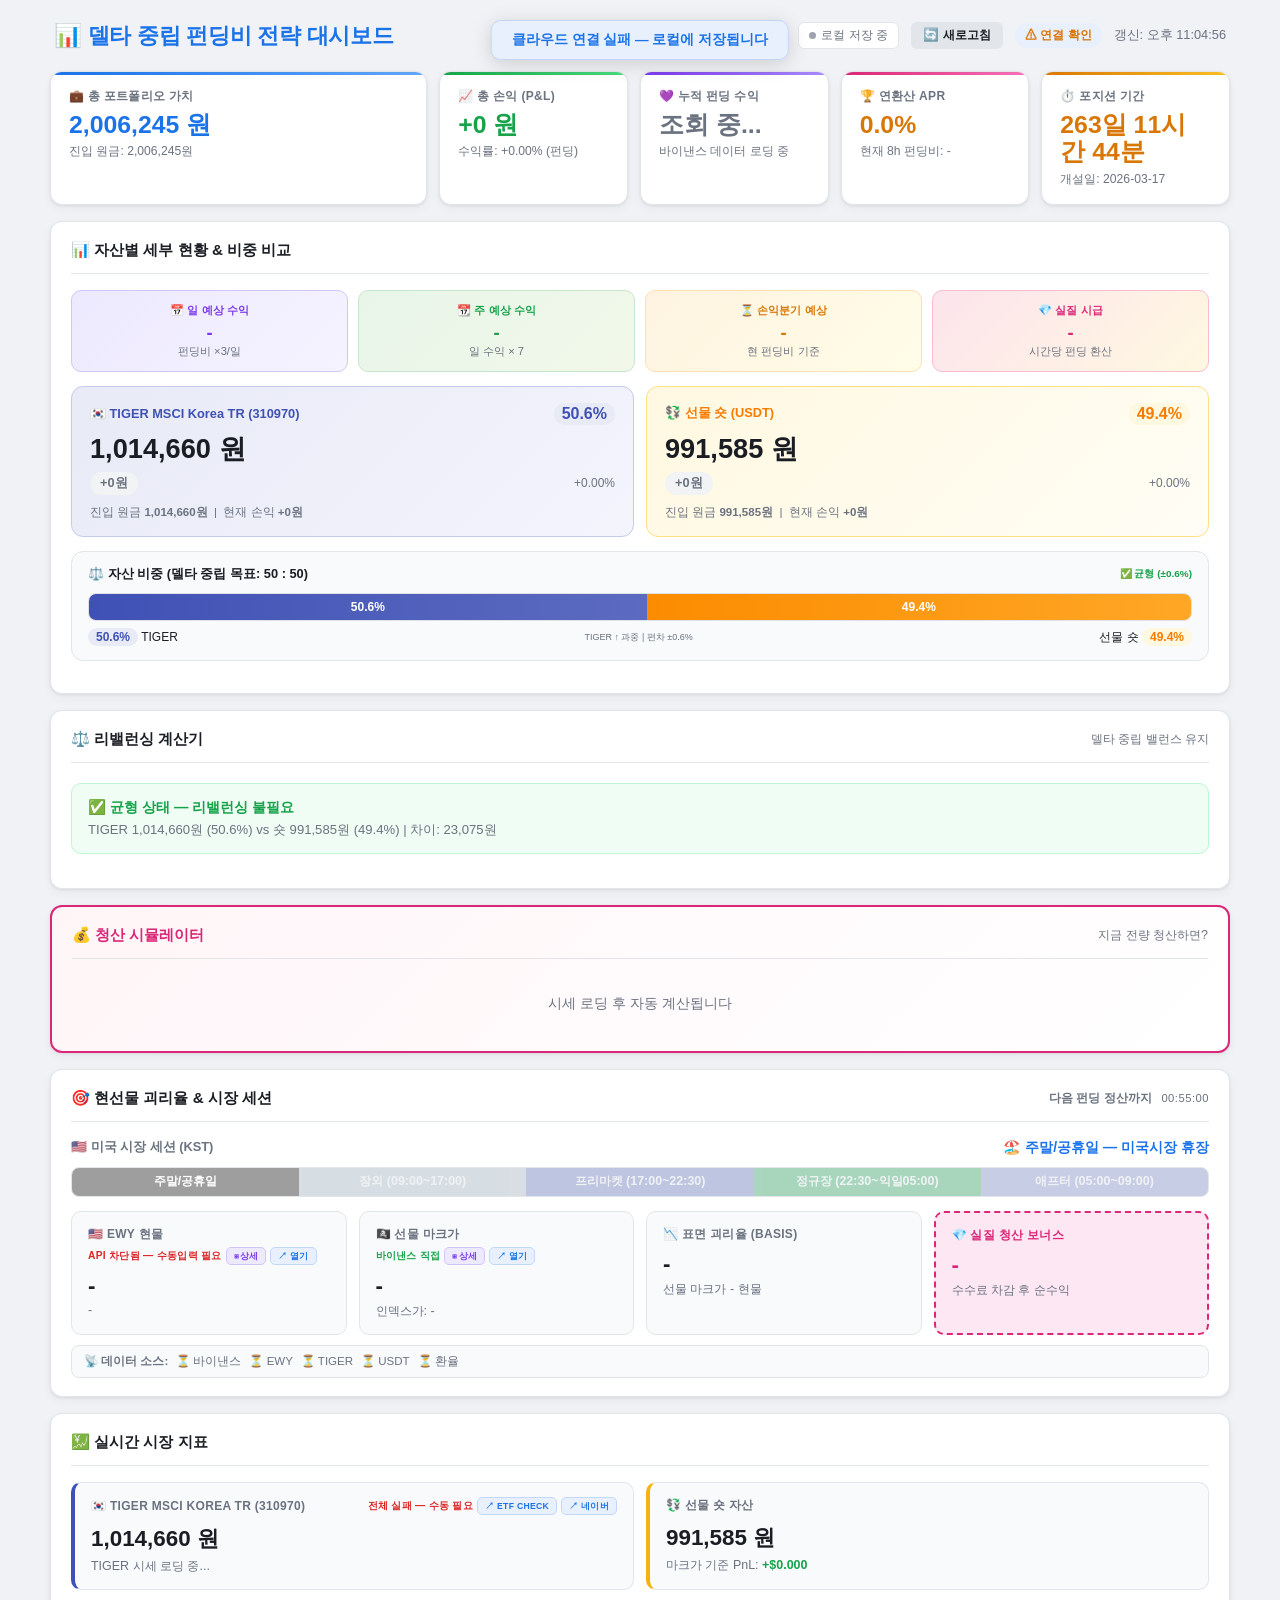
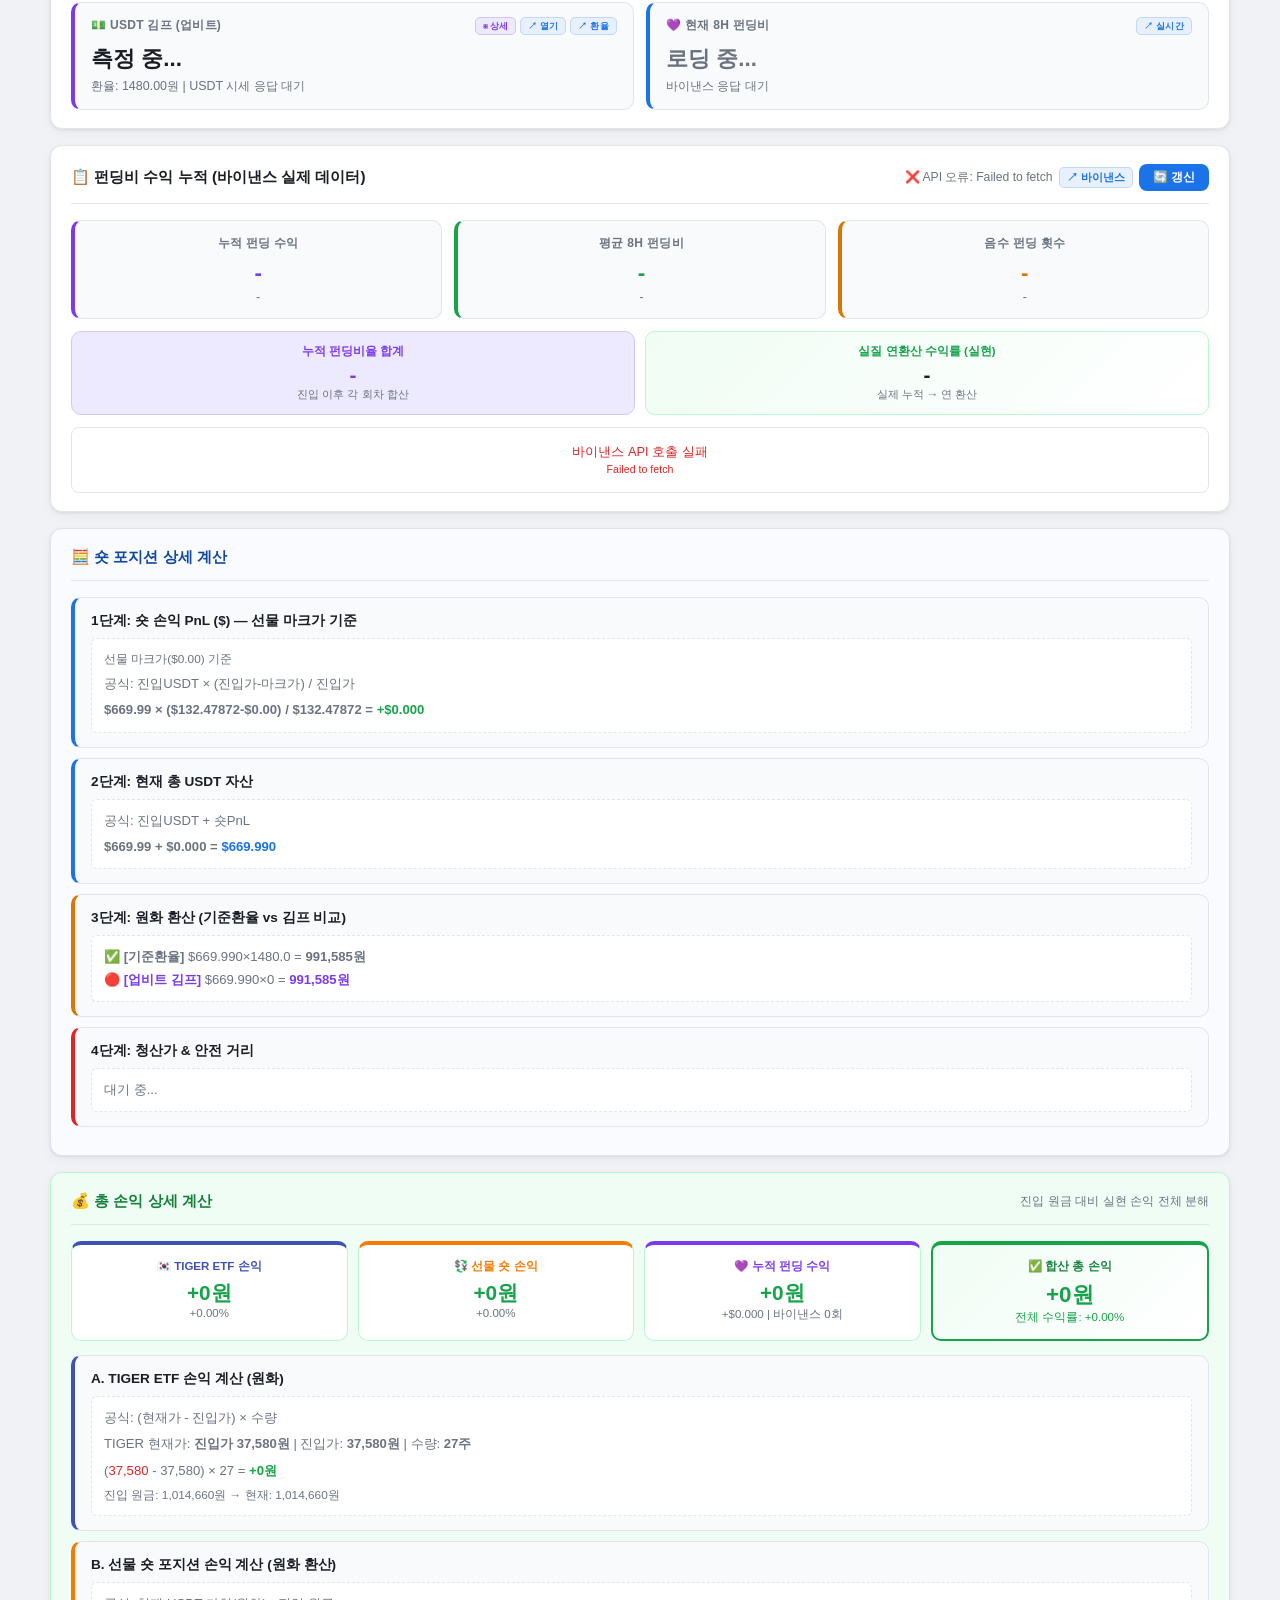
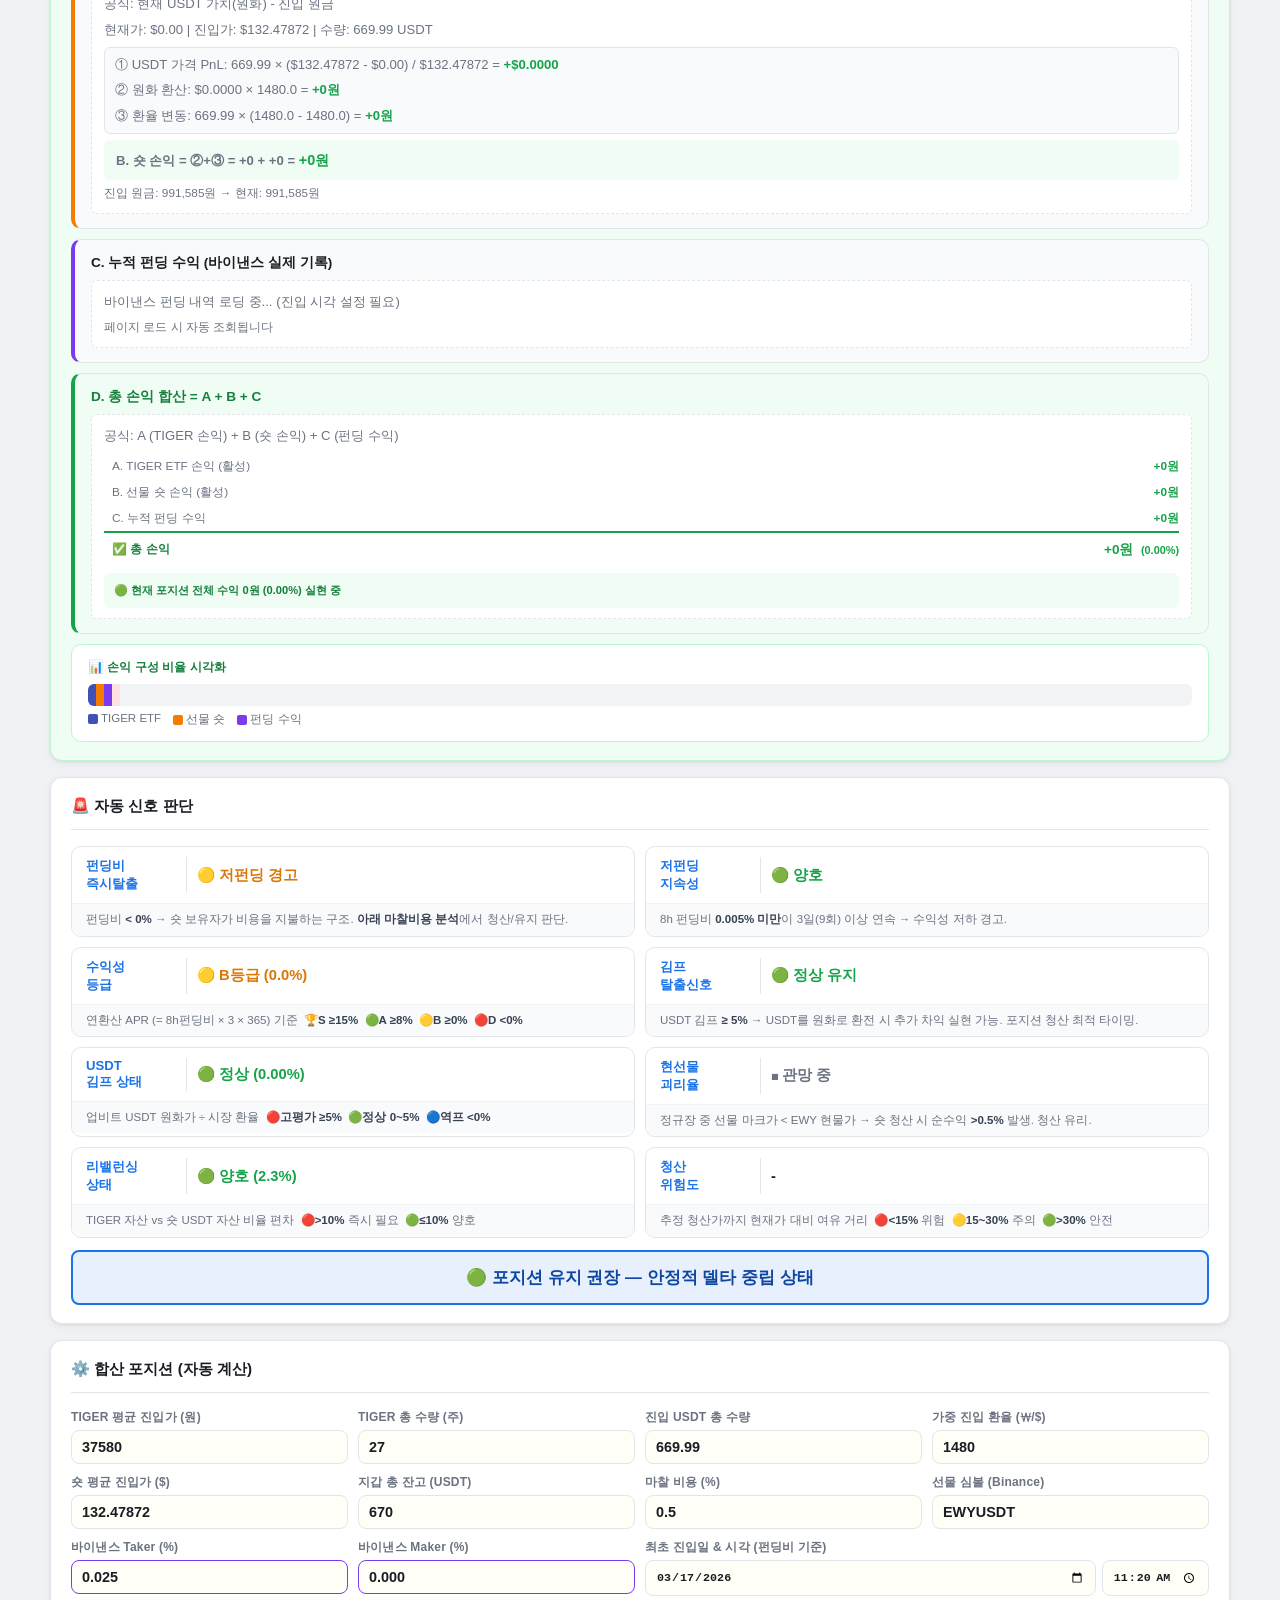
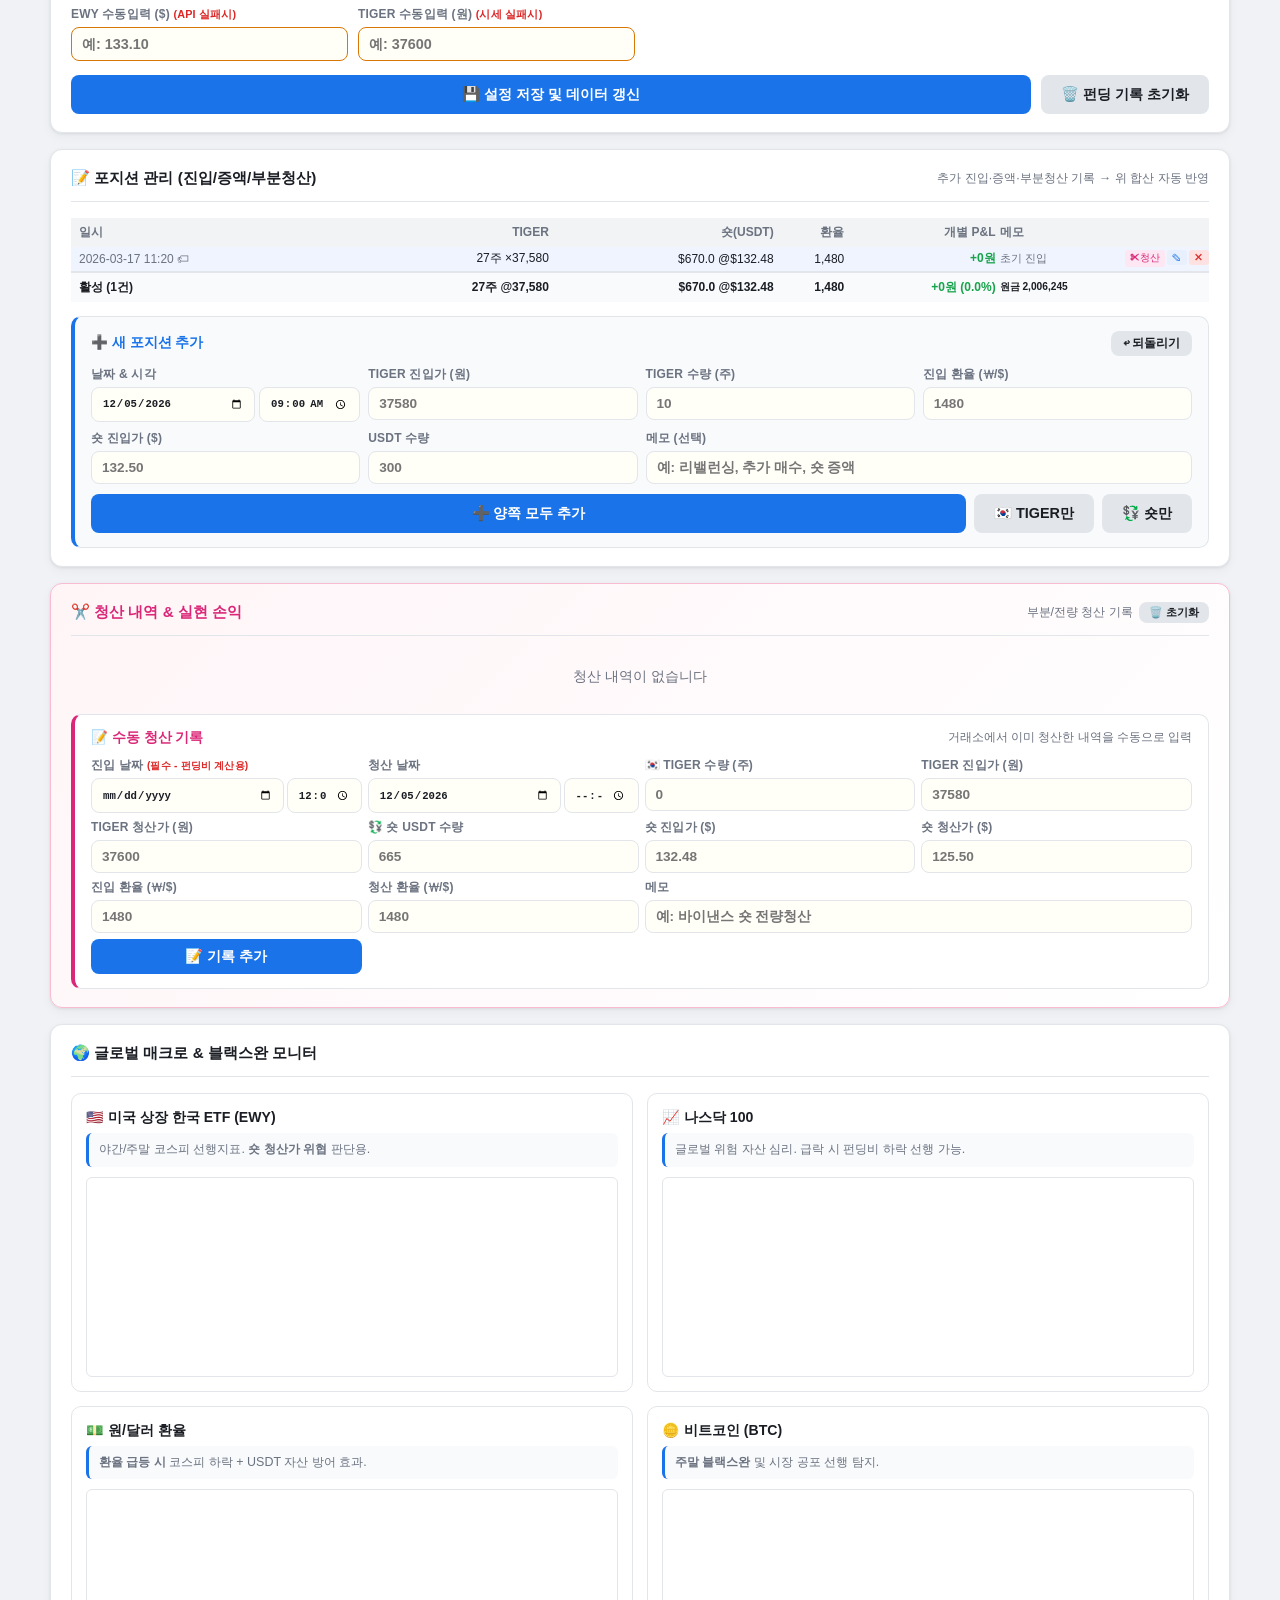
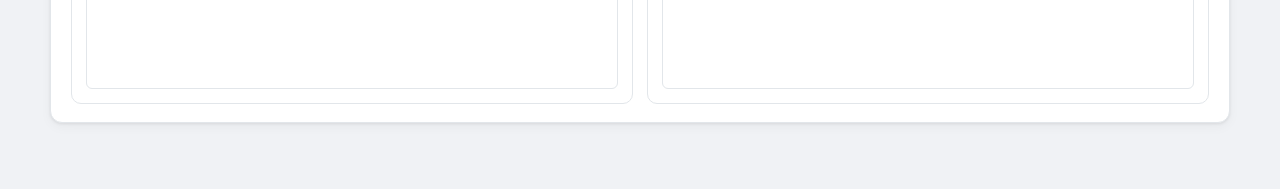
==== index.html @ b748e6d2 "Add close date/time input, fix bugs, restore JSONBin.io sync - Close position form: add date/time in" ====
<!DOCTYPE html>
<html lang="ko">
<head>
    <meta charset="UTF-8">
    <meta name="viewport" content="width=device-width, initial-scale=1.0">
    <title>델타 중립 펀딩비 전략 대시보드 v38</title>
    <style>
        :root {
            --bg: #f0f2f5;
            --card: #ffffff;
            --border: #e2e6ea;
            --text: #1a1d23;
            --sub: #6b7280;
            --blue: #1a73e8;
            --blue-light: #e8f0fe;
            --green: #16a34a;
            --green-light: #dcfce7;
            --red: #dc2626;
            --red-light: #fee2e2;
            --amber: #d97706;
            --amber-light: #fef3c7;
            --purple: #7c3aed;
            --purple-light: #ede9fe;
            --pink: #db2777;
            --pink-light: #fce7f3;
            --shadow: 0 1px 3px rgba(0,0,0,0.08), 0 4px 12px rgba(0,0,0,0.04);
            --radius: 12px;
        }
        * { box-sizing: border-box; margin: 0; padding: 0; }
        body { font-family: 'Malgun Gothic','Apple SD Gothic Neo',-apple-system,sans-serif; background:var(--bg); color:var(--text); min-height:100vh; padding:20px; }
        .container { max-width:1180px; margin:0 auto; }

        .header { display:flex; align-items:center; justify-content:space-between; margin-bottom:20px; padding:0 4px; }
        .header h1 { font-size:1.4em; font-weight:800; color:var(--blue); letter-spacing:-0.3px; }
        .header-meta { display:flex; align-items:center; gap:12px; }
        .badge { font-size:0.78em; font-weight:700; padding:4px 10px; border-radius:20px; background:var(--blue-light); color:var(--blue); }
        .badge.live { background:var(--green-light); color:var(--green); animation:pulse 2s infinite; }
        @keyframes pulse { 0%,100%{opacity:1}50%{opacity:0.6} }
        #last_update { font-size:0.8em; color:var(--sub); }

        /* 헤더 동기화 표시 */
        .sync-indicator { display:flex; align-items:center; gap:5px; font-size:0.75em; color:var(--sub); cursor:pointer; padding:4px 10px; border-radius:6px; border:1px solid var(--border); background:#fff; transition:0.2s; }
        .sync-indicator:hover { background:var(--blue-light); border-color:var(--blue); }
        .sync-indicator .sync-dot { width:7px; height:7px; border-radius:50%; background:#9ca3af; transition:0.3s; }
        .sync-indicator .sync-dot.synced { background:var(--green); }
        .sync-indicator .sync-dot.syncing { background:var(--amber); animation:pulse 1s infinite; }
        .sync-indicator .sync-dot.error { background:var(--red); }
        .sync-indicator .sync-dot.offline { background:#9ca3af; }

        /* 동기화 토스트 알림 */
        .sync-toast { position:fixed; top:20px; left:50%; transform:translateX(-50%); z-index:10000; padding:10px 20px; border-radius:10px; font-size:0.85em; font-weight:700; box-shadow:0 4px 20px rgba(0,0,0,0.15); transition:all 0.4s cubic-bezier(.4,0,.2,1); opacity:0; pointer-events:none; }
        .sync-toast.show { opacity:1; pointer-events:auto; }
        .sync-toast.success { background:var(--green-light); color:var(--green); border:1px solid #bbf7d0; }
        .sync-toast.info { background:var(--blue-light); color:var(--blue); border:1px solid #c2d8fa; }
        .sync-toast.warn { background:var(--amber-light); color:var(--amber); border:1px solid #fde68a; }
        .sync-toast.error { background:var(--red-light); color:var(--red); border:1px solid #fca5a5; }

        /* 클라우드 코드 인라인 입력 */
        .cloud-code-input { display:flex; gap:6px; align-items:center; }
        .cloud-code-input input { flex:1; padding:7px 10px; border:1.5px solid var(--border); border-radius:6px; font-size:0.85em; font-family:monospace; letter-spacing:0.5px; }
        .cloud-code-input input:focus { border-color:var(--purple); outline:none; }
        .cloud-code-input button { padding:7px 14px; border:none; border-radius:6px; font-size:0.82em; font-weight:700; cursor:pointer; }

        .section { background:var(--card); border-radius:var(--radius); box-shadow:var(--shadow); border:1px solid var(--border); padding:18px 20px; margin-bottom:16px; }
        .section-title { font-size:0.95em; font-weight:700; color:var(--text); border-bottom:1px solid var(--border); padding-bottom:12px; margin-bottom:16px; display:flex; justify-content:space-between; align-items:center; }
        .section-title span { color:var(--sub); font-weight:400; font-size:0.9em; }

        .g2 { display:grid; grid-template-columns:1fr 1fr; gap:12px; }
        .g3 { display:grid; grid-template-columns:1fr 1fr 1fr; gap:12px; }
        .g4 { display:grid; grid-template-columns:repeat(4,1fr); gap:12px; }

        /* 포트폴리오 요약 */
        .summary-bar { display:grid; grid-template-columns:2fr 1fr 1fr 1fr 1fr; gap:12px; margin-bottom:16px; }
        .sum-card { background:var(--card); border:1px solid var(--border); border-radius:var(--radius); padding:16px 18px; box-shadow:var(--shadow); position:relative; overflow:hidden; }
        .sum-card::before { content:''; position:absolute; top:0; left:0; right:0; height:3px; }
        .sum-card.total::before { background:linear-gradient(90deg,var(--blue),#60a5fa); }
        .sum-card.pnl-pos::before { background:linear-gradient(90deg,var(--green),#4ade80); }
        .sum-card.pnl-neg::before { background:linear-gradient(90deg,var(--red),#f87171); }
        .sum-card.fund::before { background:linear-gradient(90deg,var(--purple),#a78bfa); }
        .sum-card.apr::before { background:linear-gradient(90deg,var(--pink),#f472b6); }
        .sum-card.dur::before { background:linear-gradient(90deg,var(--amber),#fbbf24); }
        .sum-label { font-size:0.75em; color:var(--sub); font-weight:600; margin-bottom:6px; text-transform:uppercase; letter-spacing:0.3px; }
        .sum-value { font-size:1.55em; font-weight:800; line-height:1.1; }
        .sum-sub { font-size:0.76em; color:var(--sub); margin-top:5px; }

        /* 자산 비교 섹션 */
        .asset-compare-grid { display:grid; grid-template-columns:1fr 1fr; gap:12px; margin-bottom:14px; }
        .asset-card {
            border-radius:12px; padding:16px 18px; border:1px solid var(--border);
            display:flex; flex-direction:column; gap:10px;
        }
        .asset-card.tiger { background:linear-gradient(135deg,#e8eaf6 0%,#f3f4fc 100%); border-color:#c5cae9; }
        .asset-card.short { background:linear-gradient(135deg,#fff8e1 0%,#fffdf5 100%); border-color:#ffe082; }
        .asset-card-header { display:flex; align-items:center; justify-content:space-between; }
        .asset-card-title { font-size:0.8em; font-weight:800; }
        .asset-card-title.tiger { color:#3f51b5; }
        .asset-card-title.short { color:#f57c00; }
        .asset-card-value { font-size:1.7em; font-weight:900; color:var(--text); line-height:1; }
        .asset-pnl-row { display:flex; align-items:center; justify-content:space-between; gap:8px; }
        .asset-pnl-chip {
            font-size:0.8em; font-weight:700; padding:3px 10px; border-radius:20px; white-space:nowrap;
        }
        .asset-pnl-chip.pos { background:var(--green-light); color:var(--green); }
        .asset-pnl-chip.neg { background:var(--red-light);   color:var(--red); }
        .asset-pnl-chip.neu { background:#f1f3f4; color:var(--sub); }
        .asset-entry-row { font-size:0.72em; color:var(--sub); }
        .asset-entry-row span { font-weight:600; color:#6b7280; }

        /* 비중 바 */
        .weight-bar-wrap { margin-bottom:14px; background:#f8fafc; border-radius:12px; padding:14px 16px; border:1px solid var(--border); }
        .weight-bar-title { font-size:0.8em; font-weight:700; color:var(--text); margin-bottom:10px; display:flex; justify-content:space-between; align-items:center; }
        .weight-bar {
            height:28px; border-radius:8px; overflow:hidden; display:flex;
            background:#e9ecef; border:1px solid #dee2e6; margin-bottom:8px;
        }
        .weight-bar-tiger {
            background:linear-gradient(90deg,#3f51b5,#5c6bc0);
            display:flex; align-items:center; justify-content:center;
            font-size:0.75em; font-weight:800; color:#fff;
            transition:width 0.7s cubic-bezier(.4,0,.2,1);
            min-width:0; overflow:hidden; white-space:nowrap; padding:0 6px;
        }
        .weight-bar-short {
            background:linear-gradient(90deg,#fb8c00,#ffa726);
            display:flex; align-items:center; justify-content:center;
            font-size:0.75em; font-weight:800; color:#fff;
            transition:width 0.7s cubic-bezier(.4,0,.2,1);
            min-width:0; overflow:hidden; white-space:nowrap; padding:0 6px;
        }
        .weight-info-row { display:flex; justify-content:space-between; align-items:center; font-size:0.75em; }
        .weight-chip { font-weight:700; padding:2px 8px; border-radius:10px; }
        .weight-chip.tiger { background:#e8eaf6; color:#3f51b5; }
        .weight-chip.short { background:#fff8e1; color:#f57c00; }
        .weight-status { font-size:0.78em; font-weight:700; }
        @media(max-width:900px){ .asset-compare-grid{grid-template-columns:1fr;} }

        /* 입력 */
        .input-grid { display:grid; grid-template-columns:repeat(4,1fr); gap:10px; }
        .ig { display:flex; flex-direction:column; gap:4px; }
        .ig label { font-size:0.75em; color:var(--sub); font-weight:600; letter-spacing:0.2px; }
        .ig input { padding:8px 10px; border:1.5px solid var(--border); border-radius:8px; font-size:0.9em; font-weight:600; background:#fffef7; transition:border-color 0.15s; color:var(--text); }
        .ig input:focus { outline:none; border-color:var(--blue); background:#fff; }
        .btn-row { grid-column:span 4; display:flex; gap:10px; margin-top:4px; }
        .btn { padding:10px 20px; border:none; border-radius:8px; font-size:0.9em; font-weight:700; cursor:pointer; transition:0.15s; display:flex; align-items:center; gap:6px; }
        .btn-primary { background:var(--blue); color:#fff; flex:1; justify-content:center; }
        .btn-primary:hover { background:#1557b0; }
        .btn-secondary { background:var(--border); color:var(--text); }
        .btn-secondary:hover { background:#d1d5db; }

        /* 데이터 카드 */
        .data-card { background:#f8fafc; border:1px solid var(--border); border-radius:10px; padding:14px 16px; }
        .dc-label { font-size:0.75em; color:var(--sub); font-weight:700; text-transform:uppercase; letter-spacing:0.3px; display:flex; align-items:center; justify-content:space-between; margin-bottom:8px; }
        .dc-value { font-size:1.4em; font-weight:800; color:var(--text); }
        .dc-sub { font-size:0.78em; color:var(--sub); margin-top:4px; }
        .api-ok { font-size:0.85em; color:var(--green); font-weight:600; }
        .api-err { font-size:0.85em; color:var(--red); font-weight:600; }

        /* 세션바 */
        .session-bar { display:flex; height:30px; border-radius:8px; overflow:hidden; background:#e9ecef; border:1px solid var(--border); margin-bottom:14px; }
        .sb { flex:1; display:flex; justify-content:center; align-items:center; font-size:0.78em; font-weight:700; color:#fff; opacity:0.3; transition:0.3s; }
        .sb.active { opacity:1; }
        .sb.closed { background:#9e9e9e; }   /* 주말/공휴일 */
        .sb.offhours { background:#b0bec5; }  /* 장외 (평일 09~17시) */
        .sb.pre { background:#5c6bc0; }        /* 프리마켓 */
        .sb.reg { background:#16a34a; }        /* 정규장 */
        .sb.after { background:#7986cb; }      /* 애프터 */

        /* 계산 패널 */
        .calc-panel { background:#f8fafc; border:1px solid var(--border); border-radius:10px; padding:14px 16px; margin-bottom:10px; border-left:4px solid var(--blue); }
        .calc-panel.warn { border-left-color:var(--amber); }
        .calc-panel.danger { border-left-color:var(--red); }
        .calc-title { font-size:0.85em; font-weight:700; color:var(--text); margin-bottom:8px; }
        .calc-body { font-size:0.82em; color:var(--sub); background:#fff; padding:10px 12px; border-radius:6px; border:1px dashed var(--border); line-height:1.7; }

        /* 펀딩 로그 */
        .fund-log-wrap { max-height:160px; overflow-y:auto; }
        .fund-log-item { display:flex; justify-content:space-between; align-items:center; padding:7px 12px; border-bottom:1px solid #f1f3f4; font-size:0.82em; }
        .fund-log-item:last-child { border-bottom:none; }
        .fund-log-item .time { color:var(--sub); }

        /* 카운트다운 */
        .countdown { display:flex; align-items:center; gap:6px; font-size:0.82em; color:var(--sub); }
        .cd-time { font-size:1em; font-weight:800; color:var(--purple); font-variant-numeric:tabular-nums; letter-spacing:0.5px; }

        /* 신호 판단 카드 */
        .signal-grid { display:grid; grid-template-columns:repeat(2,1fr); gap:10px; }
        .sig-card {
            border:1px solid var(--border); border-radius:10px;
            background:#fff; overflow:hidden;
            display:flex; flex-direction:column;
        }
        .sig-card-top {
            display:flex; align-items:center;
            padding:10px 14px; gap:10px;
            border-bottom:1px solid #f0f2f5;
        }
        .sig-name {
            font-size:0.82em; font-weight:800; color:var(--blue);
            min-width:90px; max-width:90px;
        }
        .sig-divider {
            width:1px; background:var(--border); align-self:stretch; flex-shrink:0;
        }
        .sig-value {
            font-size:0.92em; font-weight:800; flex:1; color:var(--text);
        }
        .sig-card-desc {
            padding:7px 14px;
            font-size:0.72em; color:#6b7280; line-height:1.5;
            background:#f8fafc;
        }
        .sig-card-desc strong { color:#374151; }
        /* 기존 sig-item 유지 (하위 호환) */
        .sig-item { display:flex; align-items:center; border:1px solid var(--border); border-radius:8px; background:#fff; overflow:hidden; }
        .sig-label { font-size:0.78em; font-weight:700; color:var(--blue); width:120px; min-width:120px; padding:10px; background:var(--blue-light); border-right:1px solid var(--border); text-align:center; }
        .sig-label-v2 { min-width:130px; max-width:130px; padding:10px 12px; background:var(--blue-light); border-right:1px solid var(--border); display:flex; flex-direction:column; justify-content:center; gap:4px; }
        .sig-desc { font-size:0.68em; color:#4b5563; line-height:1.4; }
        .signal-box { text-align:center; padding:14px; border-radius:8px; font-size:1.05em; font-weight:800; margin-top:12px; border:2px solid transparent; }
        @media(max-width:900px){ .signal-grid{grid-template-columns:1fr;} }

        /* TV */
        .tv-grid { display:grid; grid-template-columns:repeat(2,1fr); gap:14px; }
        .tv-card { background:var(--card); border:1px solid var(--border); padding:14px; border-radius:10px; }
        .tv-card-title { font-size:0.88em; font-weight:700; margin-bottom:6px; }
        .tv-card-desc { font-size:0.78em; color:var(--sub); margin-bottom:10px; padding:8px 10px; background:#f8fafc; border-radius:6px; border-left:3px solid var(--blue); line-height:1.4; }
        .tv-wrap { height:200px; border-radius:6px; overflow:hidden; border:1px solid var(--border); }

        .fix-badge { font-size:0.7em; background:var(--amber-light); color:var(--amber); padding:2px 6px; border-radius:4px; font-weight:700; margin-left:6px; }
        .new-badge { font-size:0.7em; background:var(--green-light); color:var(--green); padding:2px 6px; border-radius:4px; font-weight:700; margin-left:6px; }

        /* 외부 링크 버튼 */
        .ext-link {
            display:inline-flex; align-items:center; gap:3px;
            font-size:0.72em; font-weight:700; padding:2px 7px;
            border-radius:5px; text-decoration:none; cursor:pointer;
            transition:all 0.15s; border:1px solid transparent;
            vertical-align:middle; line-height:1.4;
        }
        .ext-link.newtab {
            background:var(--blue-light); color:var(--blue); border-color:#c2d8fa;
        }
        .ext-link.newtab:hover { background:var(--blue); color:#fff; }
        .ext-link.popup {
            background:var(--purple-light); color:var(--purple); border-color:#d4c5f9;
        }
        .ext-link.popup:hover { background:var(--purple); color:#fff; }

        /* 팝업 모달 오버레이 */
        .modal-overlay {
            display:none; position:fixed; inset:0; z-index:9999;
            background:rgba(0,0,0,0.55); backdrop-filter:blur(3px);
            justify-content:center; align-items:center;
        }
        .modal-overlay.open { display:flex; }
        .modal-box {
            background:var(--card); border-radius:16px;
            box-shadow:0 20px 60px rgba(0,0,0,0.3);
            width:92vw; max-width:1100px; height:82vh;
            display:flex; flex-direction:column; overflow:hidden;
            animation:modalIn 0.2s ease;
        }
        @keyframes modalIn { from{opacity:0;transform:scale(0.95)} to{opacity:1;transform:scale(1)} }
        .modal-header {
            display:flex; align-items:center; justify-content:space-between;
            padding:14px 18px; border-bottom:1px solid var(--border);
            background:#f8fafc;
        }
        .modal-title { font-size:0.95em; font-weight:700; color:var(--text); display:flex; align-items:center; gap:8px; }
        .modal-actions { display:flex; gap:8px; align-items:center; }
        .modal-open-btn {
            font-size:0.8em; font-weight:700; padding:5px 12px;
            border-radius:7px; background:var(--blue); color:#fff;
            border:none; cursor:pointer; text-decoration:none;
            display:inline-flex; align-items:center; gap:4px;
        }
        .modal-open-btn:hover { background:#1557b0; }
        .modal-close {
            width:30px; height:30px; border-radius:8px;
            background:var(--red-light); color:var(--red);
            border:none; cursor:pointer; font-size:1.1em; font-weight:700;
            display:flex; align-items:center; justify-content:center;
        }
        .modal-close:hover { background:var(--red); color:#fff; }
        .modal-iframe { flex:1; border:none; width:100%; }
        .modal-fallback {
            flex:1; display:flex; flex-direction:column;
            align-items:center; justify-content:center; gap:14px;
            background:#f8fafc; padding:30px; text-align:center;
        }
        .modal-fallback p { color:var(--sub); font-size:0.9em; }

        @media(max-width:900px){
            .summary-bar{grid-template-columns:repeat(2,1fr);}
            .g4{grid-template-columns:repeat(2,1fr);}
            .input-grid{grid-template-columns:repeat(2,1fr);}
            .btn-row{grid-column:span 2;}
            .tv-grid{grid-template-columns:1fr;}
        }
    </style>
</head>
<body>
<div class="container">

    <!-- 동기화 토스트 -->
    <div id="sync_toast" class="sync-toast"></div>

    <div class="header">
        <h1>📊 델타 중립 펀딩비 전략 대시보드</h1>
        <div class="header-meta">
            <div class="sync-indicator" id="header_sync" onclick="smartSync()" title="클릭하여 동기화">
                <span class="sync-dot" id="sync_dot"></span>
                <span id="sync_label">로컬</span>
            </div>
            <button id="btn_sync_link" class="btn btn-secondary" onclick="copySyncLink()" style="padding:5px 12px;font-size:0.78em;border-radius:6px;display:none;" title="다른 기기에서 이 링크로 접속하면 자동 동기화">📋 동기화 링크</button>
            <button class="btn btn-secondary" onclick="fetchData();fetchFundingHistory();" style="padding:5px 12px;font-size:0.78em;border-radius:6px;">🔄 새로고침</button>
            <span id="live_badge" class="badge">대기 중</span>
            <span id="last_update">-</span>
        </div>
    </div>

    <!-- 포트폴리오 총 요약 -->
    <div class="summary-bar">
        <div class="sum-card total">
            <div class="sum-label">💼 총 포트폴리오 가치</div>
            <div class="sum-value" id="sv_total" style="color:var(--blue)">-</div>
            <div class="sum-sub" id="ss_total">진입 원금 대비 계산 중...</div>
        </div>
        <div class="sum-card" id="sc_pnl">
            <div class="sum-label">📈 총 손익 (P&L)</div>
            <div class="sum-value" id="sv_pnl">-</div>
            <div class="sum-sub" id="ss_pnl">진입가 대비</div>
        </div>
        <div class="sum-card fund">
            <div class="sum-label">💜 누적 펀딩 수익</div>
            <div class="sum-value" id="sv_fund_cum" style="color:var(--purple)">-</div>
            <div class="sum-sub" id="ss_fund_cum">이번 포지션 합계</div>
        </div>
        <div class="sum-card apr">
            <div class="sum-label">🏆 연환산 APR</div>
            <div class="sum-value" id="sv_apr">-</div>
            <div class="sum-sub" id="ss_apr">현재 8h 펀딩비: -</div>
        </div>
        <div class="sum-card dur">
            <div class="sum-label">⏱️ 포지션 기간</div>
            <div class="sum-value" id="sv_dur" style="color:var(--amber)">-</div>
            <div class="sum-sub" id="ss_dur">개설일 기준</div>
        </div>
    </div>

    <!-- 자산별 세부 현황 + 비중 비교 -->
    <div class="section" style="margin-bottom:16px;">
        <div class="section-title">📊 자산별 세부 현황 &amp; 비중 비교</div>

        <!-- 투자자 핵심 지표 -->
        <div style="display:grid;grid-template-columns:repeat(4,1fr);gap:10px;margin-bottom:14px;">
            <div style="background:linear-gradient(135deg,#ede9fe,#f5f3ff);border-radius:10px;padding:12px 14px;border:1px solid #d4c5f9;text-align:center;">
                <div style="font-size:0.7em;font-weight:700;color:var(--purple);margin-bottom:4px;">📅 일 예상 수익</div>
                <div style="font-size:1.15em;font-weight:800;color:var(--purple);" id="iv_daily">-</div>
                <div style="font-size:0.7em;color:var(--sub);" id="iv_daily_sub">펀딩비 ×3/일</div>
            </div>
            <div style="background:linear-gradient(135deg,#e8f5e9,#f1f8e9);border-radius:10px;padding:12px 14px;border:1px solid #c8e6c9;text-align:center;">
                <div style="font-size:0.7em;font-weight:700;color:var(--green);margin-bottom:4px;">📆 주 예상 수익</div>
                <div style="font-size:1.15em;font-weight:800;color:var(--green);" id="iv_weekly">-</div>
                <div style="font-size:0.7em;color:var(--sub);" id="iv_weekly_sub">일 수익 × 7</div>
            </div>
            <div style="background:linear-gradient(135deg,#fff3e0,#fffde7);border-radius:10px;padding:12px 14px;border:1px solid #ffe0b2;text-align:center;">
                <div style="font-size:0.7em;font-weight:700;color:var(--amber);margin-bottom:4px;">⏳ 손익분기 예상</div>
                <div style="font-size:1.15em;font-weight:800;color:var(--amber);" id="iv_breakeven">-</div>
                <div style="font-size:0.7em;color:var(--sub);" id="iv_breakeven_sub">현 펀딩비 기준</div>
            </div>
            <div style="background:linear-gradient(135deg,#fce4ec,#fff8e1);border-radius:10px;padding:12px 14px;border:1px solid #f8bbd0;text-align:center;">
                <div style="font-size:0.7em;font-weight:700;color:var(--pink);margin-bottom:4px;">💎 실질 시급</div>
                <div style="font-size:1.15em;font-weight:800;color:var(--pink);" id="iv_hourly">-</div>
                <div style="font-size:0.7em;color:var(--sub);">시간당 펀딩 환산</div>
            </div>
        </div>

        <!-- 두 자산 카드 -->
        <div class="asset-compare-grid">
            <!-- TIGER ETF -->
            <div class="asset-card tiger">
                <div class="asset-card-header">
                    <span class="asset-card-title tiger">🇰🇷 TIGER MSCI Korea TR (310970)</span>
                    <span id="ac_tiger_weight_chip" class="weight-chip tiger">-</span>
                </div>
                <div class="asset-card-value" id="ac_tiger_value">-</div>
                <div class="asset-pnl-row">
                    <span class="asset-pnl-chip neu" id="ac_tiger_pnl_chip">-</span>
                    <span style="font-size:0.75em;color:var(--sub);" id="ac_tiger_pnl_pct">-</span>
                </div>
                <div class="asset-entry-row">진입 원금 <span id="ac_tiger_entry">-</span> &nbsp;|&nbsp; 현재 손익 <span id="ac_tiger_pnl_abs">-</span></div>
            </div>
            <!-- 선물 숏 -->
            <div class="asset-card short">
                <div class="asset-card-header">
                    <span class="asset-card-title short">💱 선물 숏 (USDT)</span>
                    <span id="ac_short_weight_chip" class="weight-chip short">-</span>
                </div>
                <div class="asset-card-value" id="ac_short_value">-</div>
                <div class="asset-pnl-row">
                    <span class="asset-pnl-chip neu" id="ac_short_pnl_chip">-</span>
                    <span style="font-size:0.75em;color:var(--sub);" id="ac_short_pnl_pct">-</span>
                </div>
                <div class="asset-entry-row">진입 원금 <span id="ac_short_entry">-</span> &nbsp;|&nbsp; 현재 손익 <span id="ac_short_pnl_abs">-</span></div>
            </div>
        </div>

        <!-- 비중 바 -->
        <div class="weight-bar-wrap">
            <div class="weight-bar-title">
                <span>⚖️ 자산 비중 (델타 중립 목표: 50 : 50)</span>
                <span class="weight-status" id="wt_status">-</span>
            </div>
            <div class="weight-bar">
                <div class="weight-bar-tiger" id="wt_tiger_bar" style="width:50%">50%</div>
                <div class="weight-bar-short" id="wt_short_bar" style="width:50%">50%</div>
            </div>
            <div class="weight-info-row">
                <span><span class="weight-chip tiger" id="wt_tiger_chip">-</span> TIGER</span>
                <span style="font-size:0.75em;color:var(--sub);" id="wt_diff_label">편차 계산 중...</span>
                <span>선물 숏 <span class="weight-chip short" id="wt_short_chip">-</span></span>
            </div>
        </div>
    </div>


    <!-- ★ 리밸런싱 계산기 -->
    <div class="section">
        <div class="section-title">
            ⚖️ 리밸런싱 계산기
            <span style="font-size:0.82em;color:var(--sub);font-weight:400;">델타 중립 밸런스 유지</span>
        </div>
        <div id="rebal_panel" style="padding:4px 0;">
            <div style="text-align:center;padding:16px;color:var(--sub);font-size:0.85em;">시세 로딩 후 자동 계산됩니다</div>
        </div>
    </div>

    <!-- ★ 청산 시뮬레이터 -->
    <div class="section" style="border:2px solid var(--pink);background:linear-gradient(135deg,#fff5f7,#fff);">
        <div class="section-title" style="color:var(--pink);">
            💰 청산 시뮬레이터
            <span style="font-size:0.82em;color:var(--sub);font-weight:400;">지금 전량 청산하면?</span>
        </div>
        <div id="liq_sim_panel" style="padding:4px 0;">
            <div style="text-align:center;padding:16px;color:var(--sub);font-size:0.85em;">시세 로딩 후 자동 계산됩니다</div>
        </div>
    </div>

    <!-- 괴리율 & 세션 -->
    <div class="section">
        <div class="section-title">
            🎯 현선물 괴리율 & 시장 세션
            <div class="countdown">
                다음 펀딩 정산까지&nbsp;<span class="cd-time" id="v_funding_countdown">--:--:--</span>
               
            </div>
        </div>
        <div style="display:flex;justify-content:space-between;align-items:center;margin-bottom:10px;">
            <span style="font-size:0.8em;font-weight:700;color:var(--sub);">🇺🇸 미국 시장 세션 (KST)</span>
            <span id="v_session_status" style="font-weight:700;color:var(--blue);font-size:0.88em;">-</span>
        </div>
        <div class="session-bar">
            <div id="sb_closed"   class="sb closed"  >주말/공휴일</div>
            <div id="sb_offhours" class="sb offhours" >장외 (09:00~17:00)</div>
            <div id="sb_pre"      class="sb pre"      >프리마켓 (17:00~22:30)</div>
            <div id="sb_reg"      class="sb reg"      >정규장 (22:30~익일05:00)</div>
            <div id="sb_after"    class="sb after"    >애프터 (05:00~09:00)</div>
        </div>
        <div class="g4">
            <div class="data-card" style="position:relative;">
                <div class="dc-label" style="flex-wrap:wrap;gap:4px;">🇺🇸 EWY 현물<span style="display:flex;align-items:center;gap:4px;"><span id="ewy_src" class="api-ok">야후파이낸스</span><button class="ext-link popup" onclick="openModal('modal_ewy')">⊞ 상세</button><a class="ext-link newtab" href="https://finance.yahoo.com/quote/EWY/" target="_blank" rel="noopener">&#8599; 열기</a></span></div>
                <div class="dc-value" id="v_ewy_price">-</div>
                <div class="dc-sub" id="v_ewy_detail">-</div>
                <!-- 시간외/정규 가격 병행 표시 -->
                <div id="ewy_extended_wrap" style="display:none;margin-top:8px;padding:7px 10px;background:#f0f4ff;border-radius:6px;border:1px solid #dde3f4;">
                    <div style="display:flex;justify-content:space-between;align-items:center;font-size:0.78em;">
                        <span style="color:var(--sub);font-weight:600;">정규장 종가</span>
                        <span style="font-weight:800;color:var(--text);" id="ewy_reg_price">-</span>
                    </div>
                    <div style="display:flex;justify-content:space-between;align-items:center;font-size:0.78em;margin-top:3px;">
                        <span style="font-weight:600;" id="ewy_ext_label">시간외</span>
                        <span style="display:flex;align-items:center;gap:6px;">
                            <span style="font-weight:800;" id="ewy_ext_price">-</span>
                            <span style="font-size:0.88em;font-weight:700;padding:1px 6px;border-radius:4px;" id="ewy_ext_change">-</span>
                        </span>
                    </div>
                    <div style="font-size:0.68em;color:var(--sub);margin-top:3px;text-align:right;" id="ewy_ext_time">-</div>
                </div>
            </div>
            <div class="data-card">
                <div class="dc-label" style="flex-wrap:wrap;gap:4px;">🏴‍☠️ 선물 마크가<span style="display:flex;align-items:center;gap:4px;"><span class="api-ok">바이낸스 직접</span><button class="ext-link popup" onclick="openModal('modal_binance')">⊞ 상세</button><a class="ext-link newtab" href="https://www.binance.com/en/futures/EWYUSDT" target="_blank" rel="noopener">&#8599; 열기</a></span></div>
                <div class="dc-value" id="v_mark_price">-</div>
                <div class="dc-sub" id="v_index_price">인덱스가: -</div>
            </div>
            <div class="data-card">
                <div class="dc-label">📉 표면 괴리율 (Basis)</div>
                <div class="dc-value" id="v_tracking">-</div>
                <div class="dc-sub">선물 마크가 - 현물</div>
            </div>
            <div class="data-card" style="border:2px dashed var(--pink);background:var(--pink-light);">
                <div class="dc-label" style="color:var(--pink);">💎 실질 청산 보너스</div>
                <div class="dc-value" id="v_net_bonus" style="color:var(--pink);">-</div>
                <div class="dc-sub">수수료 차감 후 순수익</div>
            </div>
        </div>
        <!-- API 연결 상태 표시 -->
        <div style="display:flex;gap:8px;flex-wrap:wrap;margin-top:10px;padding:8px 12px;background:#f8fafc;border-radius:8px;border:1px solid var(--border);font-size:0.72em;">
            <span style="font-weight:700;color:var(--sub);">📡 데이터 소스:</span>
            <span id="conn_binance" style="color:var(--sub);">⏳ 바이낸스</span>
            <span id="conn_ewy" style="color:var(--sub);">⏳ EWY</span>
            <span id="conn_tiger" style="color:var(--sub);">⏳ TIGER</span>
            <span id="conn_usdt" style="color:var(--sub);">⏳ USDT</span>
            <span id="conn_fx" style="color:var(--sub);">⏳ 환율</span>
        </div>
    </div>
    <div class="section">
        <div class="section-title">💹 실시간 시장 지표</div>
        <div class="g2" style="margin-bottom:12px;">
            <div class="data-card" style="border-left:4px solid #3f51b5;">
                <div class="dc-label" style="flex-wrap:wrap;gap:4px;">🇰🇷 TIGER MSCI Korea TR (310970)<span style="display:flex;align-items:center;gap:4px;"><span id="tiger_src" class="api-ok" style="font-size:0.85em;">-</span><a class="ext-link newtab" href="https://www.etfcheck.co.kr/mobile/etpitem/310970/basic/%EA%B0%9C%EC%9A%94" target="_blank" rel="noopener">&#8599; ETF CHECK</a><a class="ext-link newtab" href="https://m.stock.naver.com/domestic/stock/310970/total" target="_blank" rel="noopener">&#8599; 네이버</a></span></div>
                <div class="dc-value" id="v_tiger_asset">-</div>
                <div class="dc-sub" id="v_tiger_detail">-</div>
                <!-- TIGER ETF 괴리율 표시 -->
                <div id="tiger_nav_wrap" style="display:none;margin-top:8px;padding:7px 10px;background:#f0f4ff;border-radius:6px;border:1px solid #dde3f4;">
                    <div style="display:flex;justify-content:space-between;align-items:center;font-size:0.78em;">
                        <span style="color:var(--sub);font-weight:600;">추정 NAV</span>
                        <span style="font-weight:800;color:var(--text);" id="tiger_nav_val">-</span>
                    </div>
                    <div style="display:flex;justify-content:space-between;align-items:center;font-size:0.78em;margin-top:3px;">
                        <span style="font-weight:600;color:var(--sub);">ETF 괴리율</span>
                        <span style="font-weight:800;" id="tiger_nav_diff">-</span>
                    </div>
                    <div style="font-size:0.68em;color:var(--sub);margin-top:2px;text-align:right;" id="tiger_nav_desc">시장가 vs NAV</div>
                </div>
            </div>
            <div class="data-card" style="border-left:4px solid #f6b211;">
                <div class="dc-label">💱 선물 숏 자산</div>
                <div class="dc-value" id="v_short_asset">-</div>
                <div class="dc-sub" id="v_short_detail">-</div>
            </div>
        </div>
        <div class="g2">
            <div class="data-card" style="border-left:4px solid var(--purple);">
                <div class="dc-label" style="flex-wrap:wrap;gap:4px;">💵 USDT 김프 (업비트)<span style="display:flex;align-items:center;gap:4px;"><button class="ext-link popup" onclick="openModal('modal_kimp')">⊞ 상세</button><a class="ext-link newtab" href="https://theddari.com/kimp" target="_blank" rel="noopener">&#8599; 열기</a><a class="ext-link newtab" href="https://www.google.com/finance/quote/USD-KRW" target="_blank" rel="noopener">&#8599; 환율</a></span></div>
                <div class="dc-value" id="v_kimp">-</div>
                <div class="dc-sub" id="v_usdt_detail">-</div>
            </div>
            <div class="data-card" style="border-left:4px solid var(--blue);">
                <div class="dc-label" style="flex-wrap:wrap;gap:4px;">💜 현재 8h 펀딩비 <span id="v_fund_next_time" style="font-size:0.85em;color:var(--purple);font-weight:600;"></span><a class="ext-link newtab" href="https://www.binance.com/en/futures/funding-history/perpetual/real-time-funding-rate?search=ewy" target="_blank" rel="noopener">&#8599; 실시간</a></div>
                <div class="dc-value" id="v_fund">-</div>
                <div class="dc-sub" id="v_fund_detail">-</div>
            </div>
        </div>
    </div>

    <!-- ★ 펀딩비 수익 (바이낸스 실제 데이터 기반) -->
    <div class="section">
        <div class="section-title">
            📋 펀딩비 수익 누적 (바이낸스 실제 데이터)
            <div style="display:flex;align-items:center;gap:6px;">
                <span id="bfh_status" style="font-size:0.8em;color:var(--sub);"></span>
                <a class="ext-link newtab" href="https://www.binance.com/en/futures/funding-history/perpetual/funding-fee-history?contract=EWYUSDT" target="_blank" rel="noopener">↗ 바이낸스</a>
                <button class="btn btn-primary" style="padding:5px 14px;font-size:0.8em;" onclick="fetchFundingHistory()">🔄 갱신</button>
            </div>
        </div>

        <!-- 핵심 요약 3종 -->
        <div class="g3" style="margin-bottom:12px;">
            <div class="data-card" style="border-left:4px solid var(--purple);text-align:center;">
                <div class="dc-label" style="justify-content:center;">누적 펀딩 수익</div>
                <div class="dc-value" id="bfh_income_usd" style="color:var(--purple);">-</div>
                <div class="dc-sub" id="bfh_income_krw">-</div>
            </div>
            <div class="data-card" style="border-left:4px solid var(--green);text-align:center;">
                <div class="dc-label" style="justify-content:center;">평균 8h 펀딩비</div>
                <div class="dc-value" id="bfh_avg_rate" style="color:var(--green);">-</div>
                <div class="dc-sub" id="bfh_count">-</div>
            </div>
            <div class="data-card" style="border-left:4px solid var(--amber);text-align:center;">
                <div class="dc-label" style="justify-content:center;">음수 펀딩 횟수</div>
                <div class="dc-value" id="bfh_neg_ratio" style="color:var(--amber);">-</div>
                <div class="dc-sub" id="bfh_period">-</div>
            </div>
        </div>

        <!-- 누적 비율 + 기간 정보 -->
        <div style="display:flex;gap:10px;flex-wrap:wrap;margin-bottom:12px;">
            <div style="flex:1;min-width:200px;background:var(--purple-light);border:1px solid #d4c5f9;border-radius:10px;padding:12px 16px;text-align:center;">
                <div style="font-size:0.72em;font-weight:700;color:var(--purple);margin-bottom:4px;">누적 펀딩비율 합계</div>
                <div style="font-size:1.3em;font-weight:800;color:var(--purple);" id="bfh_total_rate">-</div>
                <div style="font-size:0.7em;color:var(--sub);" id="bfh_total_rate_sub">진입 이후 각 회차 합산</div>
            </div>
            <div style="flex:1;min-width:200px;background:linear-gradient(135deg,#f0fdf4,#fff);border:1px solid #bbf7d0;border-radius:10px;padding:12px 16px;text-align:center;">
                <div style="font-size:0.72em;font-weight:700;color:var(--green);margin-bottom:4px;">실질 연환산 수익률 (실현)</div>
                <div style="font-size:1.3em;font-weight:800;" id="bfh_real_apr">-</div>
                <div style="font-size:0.7em;color:var(--sub);" id="bfh_real_apr_sub">실제 누적 → 연 환산</div>
            </div>
        </div>

        <!-- 펀딩 내역 로그 -->
        <div id="bfh_log" style="max-height:200px;overflow-y:auto;background:#fff;border-radius:8px;border:1px solid var(--border);font-size:0.8em;">
            <div style="padding:16px;text-align:center;color:var(--sub);">진입 시각 설정 후 자동 조회됩니다</div>
        </div>
    </div>

    <!-- 상세 계산 -->
    <div class="section" style="background:#fafbff;border-color:#dde3f4;">
        <div class="section-title" style="color:#0d47a1;">
            🧮 숏 포지션 상세 계산
            
        </div>
        <div class="calc-panel"><div class="calc-title">1단계: 숏 손익 PnL ($) — 선물 마크가 기준</div><div class="calc-body" id="calc_step1">대기 중...</div></div>
        <div class="calc-panel"><div class="calc-title">2단계: 현재 총 USDT 자산</div><div class="calc-body" id="calc_step2">대기 중...</div></div>
        <div class="calc-panel warn"><div class="calc-title">3단계: 원화 환산 (기준환율 vs 김프 비교)</div><div class="calc-body" id="calc_step3">대기 중...</div></div>
        <div class="calc-panel danger"><div class="calc-title">4단계: 청산가 & 안전 거리</div><div class="calc-body" id="calc_step4">대기 중...</div></div>
    </div>

    <!-- 총 손익 상세 계산 -->
    <div class="section" style="background:#f0fdf4;border-color:#bbf7d0;">
        <div class="section-title" style="color:#15803d;">
            💰 총 손익 상세 계산
            <span style="font-size:0.82em;color:var(--sub);font-weight:400;">진입 원금 대비 실현 손익 전체 분해</span>
        </div>

        <!-- 손익 요약 카드 행 -->
        <div style="display:flex;flex-wrap:wrap;gap:10px;margin-bottom:14px;" id="pnl_summary_grid">
            <div style="flex:1;min-width:130px;background:#fff;border-radius:10px;padding:14px 16px;border:1px solid #bbf7d0;text-align:center;border-top:4px solid #3f51b5;">
                <div style="font-size:0.72em;font-weight:700;color:#3f51b5;margin-bottom:5px;">🇰🇷 TIGER ETF 손익</div>
                <div style="font-size:1.3em;font-weight:800;" id="pnl_tiger">-</div>
                <div style="font-size:0.72em;color:var(--sub);" id="pnl_tiger_pct">-</div>
            </div>
            <div style="flex:1;min-width:130px;background:#fff;border-radius:10px;padding:14px 16px;border:1px solid #bbf7d0;text-align:center;border-top:4px solid #f57c00;">
                <div style="font-size:0.72em;font-weight:700;color:#f57c00;margin-bottom:5px;">💱 선물 숏 손익</div>
                <div style="font-size:1.3em;font-weight:800;" id="pnl_short">-</div>
                <div style="font-size:0.72em;color:var(--sub);" id="pnl_short_pct">-</div>
            </div>
            <div style="flex:1;min-width:130px;background:#fff;border-radius:10px;padding:14px 16px;border:1px solid #bbf7d0;text-align:center;border-top:4px solid var(--purple);">
                <div style="font-size:0.72em;font-weight:700;color:var(--purple);margin-bottom:5px;">💜 누적 펀딩 수익</div>
                <div style="font-size:1.3em;font-weight:800;" id="pnl_funding">-</div>
                <div style="font-size:0.72em;color:var(--sub);" id="pnl_funding_sub">바이낸스 실제 내역</div>
            </div>
            <div id="pnl_realized_wrap" style="display:none;flex:1;min-width:130px;background:#fff;border-radius:10px;padding:14px 16px;border:1px solid #f8bbd0;text-align:center;border-top:4px solid var(--pink);">
                <div style="font-size:0.72em;font-weight:700;color:var(--pink);margin-bottom:5px;">✂️ 실현 손익</div>
                <div style="font-size:1.3em;font-weight:800;" id="pnl_realized">-</div>
                <div style="font-size:0.72em;color:var(--sub);">부분/전량 청산</div>
            </div>
            <div style="flex:1;min-width:130px;background:#fff;border-radius:10px;padding:14px 16px;border:2px solid #16a34a;text-align:center;border-top:4px solid #16a34a;background:linear-gradient(135deg,#f0fdf4,#fff);">
                <div style="font-size:0.72em;font-weight:700;color:#15803d;margin-bottom:5px;">✅ 합산 총 손익</div>
                <div style="font-size:1.4em;font-weight:900;" id="pnl_total_sum">-</div>
                <div style="font-size:0.72em;color:var(--sub);" id="pnl_total_pct">-</div>
            </div>
        </div>

        <!-- 단계별 계산 -->
        <div class="calc-panel" style="border-left-color:#3f51b5;">
            <div class="calc-title">A. TIGER ETF 손익 계산 (원화)</div>
            <div class="calc-body" id="pnl_step_tiger">대기 중...</div>
        </div>

        <div class="calc-panel" style="border-left-color:#f57c00;">
            <div class="calc-title">B. 선물 숏 포지션 손익 계산 (원화 환산)</div>
            <div class="calc-body" id="pnl_step_short">대기 중...</div>
        </div>

        <div class="calc-panel" style="border-left-color:var(--purple);">
            <div class="calc-title">C. 누적 펀딩 수익 (바이낸스 실제 기록)</div>
            <div class="calc-body" id="pnl_step_funding">대기 중...</div>
        </div>

        <div class="calc-panel" style="border-left-color:#16a34a;background:#f0fdf4;">
            <div class="calc-title" style="color:#15803d;">D. 총 손익 합산 = A + B + C</div>
            <div class="calc-body" id="pnl_step_total" style="background:#fff;">대기 중...</div>
        </div>

        <!-- 손익 구성 시각화 바 -->
        <div style="background:#fff;border-radius:10px;padding:14px 16px;border:1px solid #bbf7d0;margin-top:4px;">
            <div style="font-size:0.78em;font-weight:700;color:#15803d;margin-bottom:8px;">📊 손익 구성 비율 시각화</div>
            <div style="height:22px;border-radius:6px;overflow:hidden;display:flex;background:#f1f3f4;margin-bottom:6px;" id="pnl_bar_wrap">
                <div id="pnl_bar_tiger"  style="background:#3f51b5;transition:width 0.6s;min-width:0;display:flex;align-items:center;justify-content:center;font-size:0.68em;font-weight:800;color:#fff;padding:0 4px;overflow:hidden;white-space:nowrap;"></div>
                <div id="pnl_bar_short"  style="background:#f57c00;transition:width 0.6s;min-width:0;display:flex;align-items:center;justify-content:center;font-size:0.68em;font-weight:800;color:#fff;padding:0 4px;overflow:hidden;white-space:nowrap;"></div>
                <div id="pnl_bar_fund"   style="background:var(--purple);transition:width 0.6s;min-width:0;display:flex;align-items:center;justify-content:center;font-size:0.68em;font-weight:800;color:#fff;padding:0 4px;overflow:hidden;white-space:nowrap;"></div>
                <div id="pnl_bar_loss"   style="background:#fee2e2;transition:width 0.6s;min-width:0;display:flex;align-items:center;justify-content:center;font-size:0.68em;font-weight:700;color:var(--red);padding:0 4px;overflow:hidden;white-space:nowrap;"></div>
            </div>
            <div style="display:flex;gap:12px;flex-wrap:wrap;font-size:0.72em;color:var(--sub);" id="pnl_bar_legend">
                <span><span style="display:inline-block;width:10px;height:10px;border-radius:2px;background:#3f51b5;margin-right:3px;vertical-align:middle;"></span>TIGER ETF</span>
                <span><span style="display:inline-block;width:10px;height:10px;border-radius:2px;background:#f57c00;margin-right:3px;vertical-align:middle;"></span>선물 숏</span>
                <span><span style="display:inline-block;width:10px;height:10px;border-radius:2px;background:var(--purple);margin-right:3px;vertical-align:middle;"></span>펀딩 수익</span>
            </div>
        </div>
    </div>

    <!-- 자동 신호 -->
    <div class="section">
        <div class="section-title">🚨 자동 신호 판단</div>
        <div class="signal-grid">

            <div class="sig-card">
                <div class="sig-card-top">
                    <div class="sig-name">펀딩비<br>즉시탈출</div>
                    <div class="sig-divider"></div>
                    <div class="sig-value" id="s_fund1">-</div>
                </div>
                <div class="sig-card-desc">펀딩비 <strong>&lt; 0%</strong> → 숏 보유자가 비용을 지불하는 구조. <strong>아래 마찰비용 분석</strong>에서 청산/유지 판단.</div>
            </div>

            <div class="sig-card">
                <div class="sig-card-top">
                    <div class="sig-name">저펀딩<br>지속성</div>
                    <div class="sig-divider"></div>
                    <div class="sig-value" id="s_fund2">-</div>
                </div>
                <div class="sig-card-desc">8h 펀딩비 <strong>0.005% 미만</strong>이 3일(9회) 이상 연속 → 수익성 저하 경고.</div>
            </div>

            <div class="sig-card">
                <div class="sig-card-top">
                    <div class="sig-name">수익성<br>등급</div>
                    <div class="sig-divider"></div>
                    <div class="sig-value" id="s_grade">-</div>
                </div>
                <div class="sig-card-desc">연환산 APR (= 8h펀딩비 × 3 × 365) 기준 &nbsp;🏆<strong>S ≥15%</strong> &nbsp;🟢<strong>A ≥8%</strong> &nbsp;🟡<strong>B ≥0%</strong> &nbsp;🔴<strong>D &lt;0%</strong></div>
            </div>

            <div class="sig-card">
                <div class="sig-card-top">
                    <div class="sig-name">김프<br>탈출신호</div>
                    <div class="sig-divider"></div>
                    <div class="sig-value" id="s_kimp_exit">-</div>
                </div>
                <div class="sig-card-desc">USDT 김프 <strong>≥ 5%</strong> → USDT를 원화로 환전 시 추가 차익 실현 가능. 포지션 청산 최적 타이밍.</div>
            </div>

            <div class="sig-card">
                <div class="sig-card-top">
                    <div class="sig-name">USDT<br>김프 상태</div>
                    <div class="sig-divider"></div>
                    <div class="sig-value" id="s_kimp_status">-</div>
                </div>
                <div class="sig-card-desc">업비트 USDT 원화가 ÷ 시장 환율 &nbsp;🔴<strong>고평가 ≥5%</strong> &nbsp;🟢<strong>정상 0~5%</strong> &nbsp;🔵<strong>역프 &lt;0%</strong></div>
            </div>

            <div class="sig-card">
                <div class="sig-card-top">
                    <div class="sig-name">현선물<br>괴리율</div>
                    <div class="sig-divider"></div>
                    <div class="sig-value" id="s_track">-</div>
                </div>
                <div class="sig-card-desc">정규장 중 선물 마크가 &lt; EWY 현물가 → 숏 청산 시 순수익 <strong>&gt;0.5%</strong> 발생. 청산 유리.</div>
            </div>

            <div class="sig-card">
                <div class="sig-card-top">
                    <div class="sig-name">리밸런싱<br>상태</div>
                    <div class="sig-divider"></div>
                    <div class="sig-value" id="s_rebal">-</div>
                </div>
                <div class="sig-card-desc">TIGER 자산 vs 숏 USDT 자산 비율 편차 &nbsp;🔴<strong>&gt;10%</strong> 즉시 필요 &nbsp;🟢<strong>≤10%</strong> 양호</div>
            </div>

            <div class="sig-card">
                <div class="sig-card-top">
                    <div class="sig-name">청산<br>위험도</div>
                    <div class="sig-divider"></div>
                    <div class="sig-value" id="s_liq">-</div>
                </div>
                <div class="sig-card-desc">추정 청산가까지 현재가 대비 여유 거리 &nbsp;🔴<strong>&lt;15%</strong> 위험 &nbsp;🟡<strong>15~30%</strong> 주의 &nbsp;🟢<strong>&gt;30%</strong> 안전</div>
            </div>

        </div>

        <!-- ★ 마찰비용 vs 음수펀딩 분석 패널 -->
        <div id="friction_panel" style="display:none;margin-top:12px;margin-bottom:12px;"></div>

        <div class="signal-box" id="v_exit_signal">🔍 종합 상황 판정 중...</div>
    </div>

    <!-- 설정 -->
    <div class="section">
        <div class="section-title">
            ⚙️ 합산 포지션 (자동 계산)
            <span id="loading_badge" style="display:none; color:var(--amber); font-weight:700; font-size:0.85em;">⏳ 동기화 중...</span>
        </div>
        <div class="input-grid">
            <div class="ig"><label>TIGER 평균 진입가 (원)</label><input type="number" id="i_etf_p" value="37580"></div>
            <div class="ig"><label>TIGER 총 수량 (주)</label><input type="number" id="i_etf_q" value="27"></div>
            <div class="ig"><label>진입 USDT 총 수량</label><input type="number" id="i_usdt_q" value="669.99" step="0.01"></div>
            <div class="ig"><label>가중 진입 환율 (₩/$)</label><input type="number" id="i_fx" value="1480"></div>
            <div class="ig"><label>숏 평균 진입가 ($)</label><input type="number" id="i_short_p" value="132.47872" step="0.01"></div>
            <div class="ig"><label>지갑 총 잔고 (USDT)</label><input type="number" id="i_margin" value="670" step="0.01"></div>
            <div class="ig"><label>마찰 비용 (%)</label><input type="number" id="i_fee" value="0.5" step="0.01"></div>
            <div class="ig"><label>선물 심볼 (Binance)</label><input type="text" id="i_sym" value="EWYUSDT"></div>
            <div class="ig"><label>바이낸스 Taker (%)</label><input type="number" id="i_taker_fee" value="0.025" step="0.001" style="border-color:var(--purple);"></div>
            <div class="ig"><label>바이낸스 Maker (%)</label><input type="number" id="i_maker_fee" value="0.000" step="0.001" style="border-color:var(--purple);"></div>
            <div class="ig" style="grid-column:span 2;"><label>최초 진입일 &amp; 시각 (펀딩비 기준)</label><div style="display:flex;gap:6px;"><input type="date" id="i_open_date" value="2026-03-17" style="flex:1;"><input type="time" id="i_open_time" value="11:20" style="flex:0 0 90px;"></div></div>
            <div class="ig"><label>EWY 수동입력 ($) <span style="color:var(--red);font-size:0.9em;" id="ewy_manual_hint">(API 실패시)</span></label><input type="number" id="i_ewy_manual" placeholder="예: 133.10" step="0.01" style="border-color:var(--amber);"></div>
            <div class="ig"><label>TIGER 수동입력 (원) <span style="color:var(--red);font-size:0.9em;">(시세 실패시)</span></label><input type="number" id="i_tiger_manual" placeholder="예: 37600" step="1" style="border-color:var(--amber);"></div>
            <div class="btn-row">
                <button class="btn btn-primary" onclick="saveAndFetch()">💾 설정 저장 및 데이터 갱신</button>
                <button class="btn btn-secondary" onclick="resetFundingLog()">🗑️ 펀딩 기록 초기화</button>
            </div>
        </div>
    </div>

    <!-- ★ 데이터 동기화 (숨김 처리 - 기능 유지) -->
    <div class="section" style="border:1px solid #d4c5f9;background:linear-gradient(135deg,#faf5ff,#fff);display:none;">
        <div class="section-title" style="color:var(--purple);">
            ☁️ 데이터 동기화
            <span id="sync_status" style="font-size:0.82em;color:var(--sub);font-weight:400;">-</span>
        </div>

        <!-- 클라우드 동기화 (메인) -->
        <div style="background:#fff;border-radius:10px;padding:16px;border:1px solid var(--border);margin-bottom:10px;" id="cloud_card">
            <!-- 연결 전 -->
            <div id="cloud_not_connected">
                <div style="text-align:center;padding:10px 0;">
                    <div style="font-size:0.9em;font-weight:700;color:var(--text);margin-bottom:8px;">어느 기기에서든 최신 데이터 유지</div>
                    <div style="font-size:0.78em;color:var(--sub);margin-bottom:14px;line-height:1.5;">클라우드 동기화를 시작하면 PC, 스마트폰 어디서든<br>수정 내용이 자동으로 반영됩니다.</div>
                    <div style="display:flex;gap:8px;justify-content:center;flex-wrap:wrap;">
                        <button class="btn btn-primary" onclick="cloudAutoInit()" style="padding:10px 24px;font-size:0.9em;">☁️ 동기화 시작</button>
                    </div>
                    <div style="margin-top:14px;padding-top:14px;border-top:1px dashed var(--border);">
                        <div style="font-size:0.78em;color:var(--sub);margin-bottom:8px;">이미 다른 기기에서 사용 중이라면:</div>
                        <div class="cloud-code-input">
                            <input type="text" id="i_cloud_link_code" placeholder="동기화 코드 입력" spellcheck="false" onkeydown="if(event.key==='Enter')cloudLinkWithInput()">
                            <button onclick="cloudLinkWithInput()" style="background:var(--purple);color:#fff;">연결</button>
                        </div>
                    </div>
                </div>
            </div>
            <!-- 연결 후 -->
            <div id="cloud_connected" style="display:none;">
                <div style="display:flex;align-items:center;justify-content:space-between;margin-bottom:10px;">
                    <div style="display:flex;align-items:center;gap:8px;">
                        <span id="cloud_badge" style="font-size:0.75em;font-weight:700;padding:3px 10px;border-radius:10px;background:var(--green-light);color:var(--green);">연결됨</span>
                        <span id="cloud_last_sync" style="font-size:0.72em;color:var(--sub);">-</span>
                    </div>
                    <button onclick="cloudDisconnect()" style="font-size:0.68em;color:var(--sub);background:none;border:1px solid var(--border);padding:2px 8px;border-radius:4px;cursor:pointer;" title="클라우드 연결 해제">연결 해제</button>
                </div>
                <!-- 동기화 코드 -->
                <div style="display:flex;align-items:center;gap:6px;margin-bottom:10px;padding:8px 12px;background:#f8f5ff;border-radius:8px;border:1px solid #e9e0ff;">
                    <span style="font-size:0.75em;color:var(--purple);font-weight:600;">동기화 코드</span>
                    <span id="cloud_code_display" style="font-size:0.82em;font-weight:800;color:var(--text);font-family:monospace;letter-spacing:0.5px;flex:1;">-</span>
                    <button onclick="copyBinId()" style="padding:3px 10px;font-size:0.72em;border:1px solid #d4c5f9;border-radius:5px;background:#fff;cursor:pointer;color:var(--purple);font-weight:700;">복사</button>
                </div>
                <!-- 동기화 버튼 -->
                <div style="display:flex;gap:6px;">
                    <button class="btn btn-primary" onclick="smartSync()" style="flex:2;justify-content:center;padding:9px;font-size:0.88em;" id="btn_smart_sync">🔄 동기화</button>
                    <button class="btn btn-secondary" onclick="cloudPush()" style="flex:1;justify-content:center;padding:9px;font-size:0.82em;" id="btn_cloud_push" title="현재 데이터를 클라우드에 강제 저장">⬆ 저장</button>
                    <button class="btn btn-secondary" onclick="cloudPull()" style="flex:1;justify-content:center;padding:9px;font-size:0.82em;" id="btn_cloud_pull" title="클라우드에서 강제 불러오기">⬇ 불러오기</button>
                </div>
                <div id="cloud_log" style="margin-top:8px;font-size:0.68em;color:var(--sub);max-height:50px;overflow-y:auto;"></div>
            </div>
        </div>

        <!-- 파일 백업 (보조) -->
        <div style="display:flex;gap:8px;align-items:center;padding:8px 12px;background:#f8fafc;border-radius:8px;border:1px solid var(--border);">
            <span style="font-size:0.75em;color:var(--sub);font-weight:600;white-space:nowrap;">📁 파일 백업</span>
            <button class="btn btn-secondary" onclick="exportAllData()" style="padding:5px 14px;font-size:0.78em;">내보내기</button>
            <label class="btn btn-secondary" style="padding:5px 14px;font-size:0.78em;cursor:pointer;">가져오기<input type="file" accept=".json" onchange="importAllData(event)" style="display:none;"></label>
            <span style="font-size:0.65em;color:var(--sub);margin-left:auto;">카톡·메일로 전송 가능</span>
        </div>
        <input type="hidden" id="i_cloud_bin" value="">
    </div>

    <!-- ★ 포지션 관리 (다중 진입) -->
    <div class="section">
        <div class="section-title">
            📝 포지션 관리 (진입/증액/부분청산)
            <span style="font-size:0.82em;color:var(--sub);font-weight:400;">추가 진입·증액·부분청산 기록 → 위 합산 자동 반영</span>
        </div>

        <!-- 포지션 목록 -->
        <div id="pos_list" style="margin-bottom:14px;">
            <div style="text-align:center;padding:16px;color:var(--sub);font-size:0.85em;">포지션을 추가해주세요</div>
        </div>

        <!-- 새 포지션 추가 폼 -->
        <div style="background:#f8fafc;border:1px solid var(--border);border-radius:10px;padding:14px 16px;border-left:4px solid var(--blue);">
            <div style="display:flex;justify-content:space-between;align-items:center;margin-bottom:10px;">
                <span style="font-size:0.85em;font-weight:700;color:var(--blue);">➕ 새 포지션 추가</span>
                <button class="btn btn-secondary" style="padding:4px 12px;font-size:0.78em;" id="btn_undo_pos" onclick="undoLastPosition()" disabled>↩ 되돌리기</button>
            </div>
            <div style="display:grid;grid-template-columns:repeat(4,1fr);gap:8px;">
                <div class="ig"><label>날짜 &amp; 시각</label><div style="display:flex;gap:4px;"><input type="date" id="np_date" style="font-size:0.82em;flex:1;"><input type="time" id="np_time" value="09:00" style="font-size:0.82em;flex:0 0 75px;"></div></div>
                <div class="ig"><label>TIGER 진입가 (원)</label><input type="number" id="np_etf_p" placeholder="37580" style="font-size:0.85em;"></div>
                <div class="ig"><label>TIGER 수량 (주)</label><input type="number" id="np_etf_q" placeholder="10" style="font-size:0.85em;"></div>
                <div class="ig"><label>진입 환율 (₩/$)</label><input type="number" id="np_fx" placeholder="1480" style="font-size:0.85em;"></div>
                <div class="ig"><label>숏 진입가 ($)</label><input type="number" id="np_short_p" placeholder="132.50" step="0.01" style="font-size:0.85em;"></div>
                <div class="ig"><label>USDT 수량</label><input type="number" id="np_usdt_q" placeholder="300" step="0.01" style="font-size:0.85em;"></div>
                <div class="ig" style="grid-column:span 2;"><label>메모 (선택)</label><input type="text" id="np_memo" placeholder="예: 리밸런싱, 추가 매수, 숏 증액" style="font-size:0.85em;"></div>
            </div>
            <div style="display:flex;gap:8px;margin-top:10px;">
                <button class="btn btn-primary" style="flex:1;" onclick="addPosition()">➕ 양쪽 모두 추가</button>
                <button class="btn btn-secondary" onclick="addPositionTigerOnly()">🇰🇷 TIGER만</button>
                <button class="btn btn-secondary" onclick="addPositionShortOnly()">💱 숏만</button>
            </div>
        </div>
    </div>

    <!-- ★ 청산 내역 (실현 손익 추적) -->
    <div class="section" style="border:1px solid #f8bbd0;background:linear-gradient(135deg,#fff5f7,#fff);">
        <div class="section-title" style="color:var(--pink);">
            ✂️ 청산 내역 &amp; 실현 손익
            <div style="display:flex;gap:6px;align-items:center;">
                <span style="font-size:0.82em;color:var(--sub);font-weight:400;">부분/전량 청산 기록</span>
                <button class="btn btn-secondary" style="padding:3px 10px;font-size:0.72em;" onclick="clearAllClosedTrades()">🗑️ 초기화</button>
            </div>
        </div>

        <!-- 청산 요약 -->
        <div id="closed_summary" style="display:none;gap:10px;margin-bottom:12px;">
            <div style="flex:1;background:#fff;border-radius:10px;padding:12px 14px;border:1px solid #f8bbd0;text-align:center;border-top:3px solid var(--pink);">
                <div style="font-size:0.7em;font-weight:700;color:var(--pink);margin-bottom:4px;">총 실현 손익</div>
                <div style="font-size:1.25em;font-weight:900;" id="cs_total">-</div>
                <div style="font-size:0.7em;color:var(--sub);" id="cs_count">-</div>
            </div>
            <div style="flex:1;background:#fff;border-radius:10px;padding:12px 14px;border:1px solid #c5cae9;text-align:center;">
                <div style="font-size:0.7em;font-weight:700;color:#3f51b5;margin-bottom:4px;">🇰🇷 TIGER 실현</div>
                <div style="font-size:1.1em;font-weight:800;" id="cs_tiger">-</div>
            </div>
            <div style="flex:1;background:#fff;border-radius:10px;padding:12px 14px;border:1px solid #ffe082;text-align:center;">
                <div style="font-size:0.7em;font-weight:700;color:#f57c00;margin-bottom:4px;">💱 숏 실현</div>
                <div style="font-size:1.1em;font-weight:800;" id="cs_short">-</div>
            </div>
        </div>

        <!-- 청산 내역 테이블 -->
        <div id="closed_trades_list" style="max-height:220px;overflow-y:auto;">
            <div style="text-align:center;padding:16px;color:var(--sub);font-size:0.85em;">청산 내역이 없습니다</div>
        </div>

        <!-- ★ 수동 청산 기록 폼 (거래소에서 직접 청산한 경우) -->
        <div style="margin-top:12px;background:#fff;border:1px solid var(--border);border-radius:10px;padding:14px 16px;border-left:4px solid var(--pink);">
            <div style="display:flex;justify-content:space-between;align-items:center;margin-bottom:10px;">
                <span style="font-size:0.85em;font-weight:700;color:var(--pink);">📝 수동 청산 기록</span>
                <span style="font-size:0.72em;color:var(--sub);">거래소에서 이미 청산한 내역을 수동으로 입력</span>
            </div>
            <div style="display:grid;grid-template-columns:repeat(4,1fr);gap:6px;">
                <div class="ig"><label>진입 날짜 <span style="color:var(--red);font-size:0.85em;">(필수 - 펀딩비 계산용)</span></label><div style="display:flex;gap:3px;"><input type="date" id="mc_entry_date" style="font-size:0.82em;flex:1;" required title="펀딩비 누적 수익 계산에 필요합니다"><input type="time" id="mc_entry_time" value="00:00" style="font-size:0.82em;width:75px;" title="진입 시각"></div></div>
                <div class="ig"><label>청산 날짜</label><div style="display:flex;gap:3px;"><input type="date" id="mc_date" style="font-size:0.82em;flex:1;"><input type="time" id="mc_close_time" style="font-size:0.82em;width:75px;" title="청산 시각"></div></div>
                <div class="ig"><label>🇰🇷 TIGER 수량 (주)</label><input type="number" id="mc_etf_q" placeholder="0" style="font-size:0.85em;"></div>
                <div class="ig"><label>TIGER 진입가 (원)</label><input type="number" id="mc_etf_entry" placeholder="37580" style="font-size:0.85em;"></div>
                <div class="ig"><label>TIGER 청산가 (원)</label><input type="number" id="mc_etf_close" placeholder="37600" style="font-size:0.85em;"></div>
                <div class="ig"><label>💱 숏 USDT 수량</label><input type="number" id="mc_usdt_q" placeholder="665" step="0.01" style="font-size:0.85em;"></div>
                <div class="ig"><label>숏 진입가 ($)</label><input type="number" id="mc_short_entry" placeholder="132.48" step="0.01" style="font-size:0.85em;"></div>
                <div class="ig"><label>숏 청산가 ($)</label><input type="number" id="mc_short_close" placeholder="125.50" step="0.01" style="font-size:0.85em;"></div>
                <div class="ig"><label>진입 환율 (₩/$)</label><input type="number" id="mc_fx_entry" placeholder="1480" style="font-size:0.85em;"></div>
                <div class="ig"><label>청산 환율 (₩/$)</label><input type="number" id="mc_fx_close" placeholder="1480" style="font-size:0.85em;"></div>
                <div class="ig" style="grid-column:span 2;"><label>메모</label><input type="text" id="mc_memo" placeholder="예: 바이낸스 숏 전량청산" style="font-size:0.85em;"></div>
                <div class="ig" style="display:flex;align-items:flex-end;">
                    <button class="btn btn-primary" style="width:100%;padding:8px;" onclick="addManualCloseTrade()">📝 기록 추가</button>
                </div>
            </div>
        </div>
    </div>
    <!-- TV 차트 -->
    <div class="section">
        <div class="section-title">🌍 글로벌 매크로 & 블랙스완 모니터</div>
        <div class="tv-grid">
            <div class="tv-card">
                <div class="tv-card-title">🇺🇸 미국 상장 한국 ETF (EWY)</div>
                <div class="tv-card-desc">야간/주말 코스피 선행지표. <strong>숏 청산가 위협</strong> 판단용.</div>
                <div class="tv-wrap" id="tv_ewy"></div>
            </div>
            <div class="tv-card">
                <div class="tv-card-title">📈 나스닥 100</div>
                <div class="tv-card-desc">글로벌 위험 자산 심리. 급락 시 펀딩비 하락 선행 가능.</div>
                <div class="tv-wrap" id="tv_nq"></div>
            </div>
            <div class="tv-card">
                <div class="tv-card-title">💵 원/달러 환율</div>
                <div class="tv-card-desc"><strong>환율 급등 시</strong> 코스피 하락 + USDT 자산 방어 효과.</div>
                <div class="tv-wrap" id="tv_usdkrw"></div>
            </div>
            <div class="tv-card">
                <div class="tv-card-title">🪙 비트코인 (BTC)</div>
                <div class="tv-card-desc"><strong>주말 블랙스완</strong> 및 시장 공포 선행 탐지.</div>
                <div class="tv-wrap" id="tv_btc"></div>
            </div>
        </div>
    </div>

    <div style="padding-bottom:30px;"></div>
</div>

<!-- 팝업 모달 (theddari 김프) -->
<div class="modal-overlay" id="modal_kimp" onclick="closeModal('modal_kimp',event)">
    <div class="modal-box">
        <div class="modal-header">
            <div class="modal-title">💵 USDT 김프 현황 — theddari.com</div>
            <div class="modal-actions">
                <a href="https://theddari.com/kimp" target="_blank" class="modal-open-btn">↗ 새 탭으로 열기</a>
                <button class="modal-close" onclick="closeModalDirect('modal_kimp')">✕</button>
            </div>
        </div>
        <iframe class="modal-iframe" id="iframe_kimp" src="" title="USDT 김프"></iframe>
        <div class="modal-fallback" id="fb_kimp" style="display:none;">
            <div style="font-size:2.5em;">🔒</div>
            <p>theddari.com은 iframe 삽입을 허용하지 않습니다.</p>
            <a href="https://theddari.com/kimp" target="_blank" class="modal-open-btn" style="font-size:0.95em;padding:10px 22px;">↗ 새 탭에서 열기</a>
        </div>
    </div>
</div>

<!-- 팝업 모달 (Yahoo Finance EWY) -->
<div class="modal-overlay" id="modal_ewy" onclick="closeModal('modal_ewy',event)">
    <div class="modal-box">
        <div class="modal-header">
            <div class="modal-title">🇺🇸 EWY — Yahoo Finance</div>
            <div class="modal-actions">
                <a href="https://finance.yahoo.com/quote/EWY/" target="_blank" class="modal-open-btn">↗ 새 탭으로 열기</a>
                <button class="modal-close" onclick="closeModalDirect('modal_ewy')">✕</button>
            </div>
        </div>
        <div class="modal-fallback">
            <div style="font-size:2.5em;">🔒</div>
            <p>Yahoo Finance는 보안 정책상 iframe 삽입이 불가합니다.<br>아래 버튼으로 새 탭에서 확인하세요.</p>
            <a href="https://finance.yahoo.com/quote/EWY/" target="_blank" class="modal-open-btn" style="font-size:0.95em;padding:10px 22px;">↗ Yahoo Finance EWY 새 탭에서 열기</a>
        </div>
    </div>
</div>

<!-- 팝업 모달 (Binance 선물) -->
<div class="modal-overlay" id="modal_binance" onclick="closeModal('modal_binance',event)">
    <div class="modal-box">
        <div class="modal-header">
            <div class="modal-title">🏴‍☠️ EWYUSDT 선물 — Binance Futures</div>
            <div class="modal-actions">
                <a href="https://www.binance.com/en/futures/EWYUSDT" target="_blank" class="modal-open-btn">↗ 새 탭으로 열기</a>
                <button class="modal-close" onclick="closeModalDirect('modal_binance')">✕</button>
            </div>
        </div>
        <div class="modal-fallback">
            <div style="font-size:2.5em;">🔒</div>
            <p>Binance는 보안 정책상 iframe 삽입이 불가합니다.<br>아래 버튼으로 새 탭에서 확인하세요.</p>
            <a href="https://www.binance.com/en/futures/EWYUSDT" target="_blank" class="modal-open-btn" style="font-size:0.95em;padding:10px 22px;">↗ Binance EWYUSDT 선물 새 탭에서 열기</a>
        </div>
    </div>
</div>

<script type="text/javascript" src="https://s3.tradingview.com/tv.js"></script>
<script>
'use strict';

// ── DOM 헬퍼 ($ 이름 충돌 방지 → gel 사용) ──
function gel(id)         { return document.getElementById(id); }
function setText(id,t,c) { var e=gel(id); if(!e)return; e.textContent=t; if(c)e.style.color=c; }
function setHTML(id,h)   { var e=gel(id); if(!e)return; e.innerHTML=h; }
function setVal(id,t)    { var e=gel(id); if(!e)return; e.textContent=t; }

var C = {
    RED:'var(--red)', GREEN:'var(--green)', AMBER:'var(--amber)',
    BLUE:'var(--blue)', PURPLE:'var(--purple)', PINK:'var(--pink)', GRAY:'var(--sub)'
};

// ── 설정 저장/불러오기 ──
var INPUT_IDS = ['i_etf_p','i_etf_q','i_usdt_q','i_fx','i_short_p',
                 'i_margin','i_fee','i_sym','i_open_date','i_open_time','i_ewy_manual','i_tiger_manual',
                 'i_taker_fee','i_maker_fee'];

// ★ 펀딩 시작일 영구 저장 — 한 번 기록된 가장 이른 날짜는 절대 앞으로 이동하지 않음
var FUNDING_START_LS = '_funding_earliest_start';

function getEarliestFundingStartTs() {
    var earliest = Infinity;
    // 1) 현재 활성 포지션
    getPositions().forEach(function(p) {
        if (p.date) {
            var ts = new Date(p.date + 'T' + (p.time || '00:00') + ':00').getTime();
            if (!isNaN(ts) && ts < earliest) earliest = ts;
        }
    });
    // 2) 청산된 포지션 (진입일 기준)
    getClosedTrades().forEach(function(t) {
        if (t.entryDate) {
            var ts = new Date(t.entryDate + 'T' + (t.entryTime || '00:00') + ':00').getTime();
            if (!isNaN(ts) && ts < earliest) earliest = ts;
        }
    });
    // 3) 영구 저장된 최솟값 (포지션 삭제/수정돼도 보존)
    var stored = parseInt(localStorage.getItem(FUNDING_START_LS) || '0');
    if (stored > 0 && stored < earliest) earliest = stored;
    return earliest === Infinity ? 0 : earliest;
}

function persistEarliestFundingStart(ts) {
    if (!ts || isNaN(ts)) return;
    var stored = parseInt(localStorage.getItem(FUNDING_START_LS) || '0');
    if (stored === 0 || ts < stored) {
        localStorage.setItem(FUNDING_START_LS, String(ts));
    }
}

// 캐시된 레이트에서 수익만 재계산 (API 재호출 없음)
function recalcIncomeFromCache() {
    if (!_bfhData || !_bfhData.loaded || !_bfhData.rates || !_bfhData.rates.length) return;
    var incomeUsd = 0;
    _bfhData.rates.forEach(function(item) {
        var r = parseFloat(item.fundingRate);
        var usdtAtTime = getUsdtAtTime(item.fundingTime);
        incomeUsd += usdtAtTime * r;
    });
    _bfhData.incomeUsd = incomeUsd;
    var usdt_qty = parseFloat(gel('i_usdt_q') && gel('i_usdt_q').value || 0) || 0;
    var fx = parseFloat(gel('i_fx') && gel('i_fx').value || 1) || 1;
    renderBfhUI(usdt_qty, fx);
    try { localStorage.setItem('bfh_cache', JSON.stringify(_bfhData)); } catch(e) {}
}

function loadSettings() {
    // 버전 확인 — 새 버전이면 이전 설정 초기화
    var SETTINGS_VER = 'v38';
    if (localStorage.getItem('_dash_ver') !== SETTINGS_VER) {
        INPUT_IDS.forEach(function(id){ localStorage.removeItem(id); });
        localStorage.removeItem('bfh_cache');
        localStorage.removeItem('funding_log');
        localStorage.removeItem('positions');
        localStorage.removeItem('_last_added_id');
        // ★ closedTrades는 보존 (청산 실현 손익 유지)
        localStorage.setItem('_dash_ver', SETTINGS_VER);
        // HTML 기본값 사용 — 별도 로드 불필요
    } else {
        INPUT_IDS.forEach(function(id) {
            var saved = localStorage.getItem(id);
            var el = gel(id);
            if (saved && el) el.value = saved;
        });
    }
    // 바이낸스 펀딩 데이터 캐시 로드
    try {
        var cached = JSON.parse(localStorage.getItem('bfh_cache')||'null');
        if (cached && cached.rates && cached.rates.length > 0) {
            _bfhData = cached;
            _bfhData.loaded = true;
        }
    } catch(e) {}
}

function saveAndFetch() {
    INPUT_IDS.forEach(function(id) {
        var el = gel(id);
        if (el) localStorage.setItem(id, el.value);
    });
    fetchData();
    fetchFundingHistory();
    // ★ 자동 클라우드 업로드 (연결 시)
    autoCloudPush();
}

function autoCloudPush() {
    var binId = localStorage.getItem(CLOUD_BIN_LS);
    if (binId && !_syncInProgress) {
        cloudPush().catch(function(){});
    }
}

// ── 다중 포지션 관리 ──
function getPositions() {
    try { return JSON.parse(localStorage.getItem('positions') || '[]'); } catch(e) { return []; }
}
function savePositions(list) {
    localStorage.setItem('positions', JSON.stringify(list));
}
var _lastRemovedPos = null; // 되돌리기용

// 초기 포지션 자동 등록 (최초 1회)
function ensureInitialPosition() {
    var list = getPositions();
    if (list.length > 0) return; // 이미 있으면 스킵
    // 현재 합산 필드 값으로 초기 포지션 생성
    var p = {
        id: 1,
        date: (gel('i_open_date') && gel('i_open_date').value) || '2026-03-17',
        time: (gel('i_open_time') && gel('i_open_time').value) || '11:20',
        etf_p: parseFloat(gel('i_etf_p') && gel('i_etf_p').value) || 0,
        etf_q: parseInt(gel('i_etf_q') && gel('i_etf_q').value) || 0,
        short_p: parseFloat(gel('i_short_p') && gel('i_short_p').value) || 0,
        usdt_q: parseFloat(gel('i_usdt_q') && gel('i_usdt_q').value) || 0,
        fx: parseFloat(gel('i_fx') && gel('i_fx').value) || 0,
        memo: '초기 진입'
    };
    if (p.etf_q > 0 || p.usdt_q > 0) {
        var initTs = new Date(p.date + 'T' + (p.time || '00:00') + ':00').getTime();
        if (!isNaN(initTs)) persistEarliestFundingStart(initTs);
        savePositions([p]);
    }
}

function addPosition() {
    var date = (gel('np_date') && gel('np_date').value) || new Date().toISOString().split('T')[0];
    var time = (gel('np_time') && gel('np_time').value) || '09:00';
    var pos = {
        id: Date.now(),
        date: date,
        time: time,
        etf_p: parseFloat(gel('np_etf_p') && gel('np_etf_p').value) || 0,
        etf_q: parseInt(gel('np_etf_q') && gel('np_etf_q').value) || 0,
        short_p: parseFloat(gel('np_short_p') && gel('np_short_p').value) || 0,
        usdt_q: parseFloat(gel('np_usdt_q') && gel('np_usdt_q').value) || 0,
        fx: parseFloat(gel('np_fx') && gel('np_fx').value) || 0,
        memo: (gel('np_memo') && gel('np_memo').value) || ''
    };
    if (pos.etf_q === 0 && pos.usdt_q === 0) { alert('TIGER 수량 또는 USDT 수량을 입력하세요'); return; }
    // ★ 새 포지션 진입일을 영구 펀딩 시작일로 등록 (최솟값만 갱신)
    var posTs = new Date(pos.date + 'T' + (pos.time || '00:00') + ':00').getTime();
    if (!isNaN(posTs)) persistEarliestFundingStart(posTs);
    var list = getPositions();
    list.push(pos);
    savePositions(list);
    _lastRemovedPos = null; // 되돌리기 대상은 추가된 것
    // 되돌리기 버튼 활성화 (최근 추가 취소)
    localStorage.setItem('_last_added_id', String(pos.id));
    var undoBtn = gel('btn_undo_pos');
    if (undoBtn) undoBtn.disabled = false;
    // 입력 초기화
    ['np_etf_p','np_etf_q','np_short_p','np_usdt_q','np_fx','np_memo'].forEach(function(id){
        var el = gel(id); if (el) el.value = '';
    });
    syncPositionsToInputs();
    renderPositionList();
}
function addPositionTigerOnly() {
    var el_q = gel('np_etf_q'), el_p = gel('np_etf_p');
    if (!el_q || !parseInt(el_q.value)) { alert('TIGER 수량을 입력하세요'); return; }
    if (gel('np_usdt_q')) gel('np_usdt_q').value = '0';
    if (gel('np_short_p')) gel('np_short_p').value = '0';
    addPosition();
}
function addPositionShortOnly() {
    var el_q = gel('np_usdt_q');
    if (!el_q || !parseFloat(el_q.value)) { alert('USDT 수량을 입력하세요'); return; }
    if (gel('np_etf_p')) gel('np_etf_p').value = '0';
    if (gel('np_etf_q')) gel('np_etf_q').value = '0';
    addPosition();
}

function undoLastPosition() {
    var lastId = parseInt(localStorage.getItem('_last_added_id') || '0');
    if (!lastId) return;
    var list = getPositions();
    var idx = -1;
    for (var i = list.length - 1; i >= 0; i--) {
        if (list[i].id === lastId) { idx = i; break; }
    }
    if (idx < 0) return;
    _lastRemovedPos = list[idx]; // 혹시 다시 복원하고 싶을 때
    list.splice(idx, 1);
    savePositions(list);
    localStorage.removeItem('_last_added_id');
    var undoBtn = gel('btn_undo_pos');
    if (undoBtn) undoBtn.disabled = true;
    syncPositionsToInputs();
    renderPositionList();
    alert('마지막 추가 포지션이 취소되었습니다.');
}

function removePosition(id) {
    if (!confirm('이 포지션을 삭제하시겠습니까?')) return;
    var list = getPositions();
    var removed = list.find(function(p){ return p.id === id; });
    list = list.filter(function(p){ return p.id !== id; });
    savePositions(list);
    if (removed) {
        _lastRemovedPos = removed;
        localStorage.setItem('_last_added_id', String(id));
        var undoBtn = gel('btn_undo_pos');
        if (undoBtn) undoBtn.disabled = false;
    }
    syncPositionsToInputs();
    renderPositionList();
}

function syncPositionsToInputs() {
    var list = getPositions();
    // ★ FIX: 포지션이 없거나 한쪽이 모두 청산되면 해당 입력을 0으로 초기화
    var totalEtfQty = 0, totalEtfCost = 0;
    var totalUsdtQty = 0, totalShortCost = 0;
    var totalFxCost = 0, totalFxWeight = 0;
    var earliestDate = '9999-99-99', earliestTime = '99:99';

    list.forEach(function(p) {
        if (p.etf_q > 0 && p.etf_p > 0) {
            totalEtfQty += p.etf_q;
            totalEtfCost += p.etf_q * p.etf_p;
        }
        if (p.usdt_q > 0) {
            totalUsdtQty += p.usdt_q;
            if (p.short_p > 0) totalShortCost += p.usdt_q * p.short_p;
            if (p.fx > 0) { totalFxCost += p.usdt_q * p.fx; totalFxWeight += p.usdt_q; }
        }
        if (p.date) {
            var dt = p.date + 'T' + (p.time || '00:00');
            var earliest = earliestDate + 'T' + earliestTime;
            if (!earliestDate || dt < earliest) { earliestDate = p.date; earliestTime = p.time || '00:00'; }
        }
    });

    // TIGER 필드 업데이트 (0이면 0으로 설정)
    if (totalEtfQty > 0) {
        gel('i_etf_p').value = Math.round(totalEtfCost / totalEtfQty);
        gel('i_etf_q').value = totalEtfQty;
    } else {
        gel('i_etf_q').value = 0;
        gel('i_etf_p').value = 0;
    }
    // 숏 필드 업데이트 (0이면 0으로 설정)
    if (totalUsdtQty > 0) {
        gel('i_usdt_q').value = totalUsdtQty.toFixed(2);
        if (totalShortCost > 0) gel('i_short_p').value = (totalShortCost / totalUsdtQty).toFixed(5);
        if (totalFxWeight > 0) gel('i_fx').value = Math.round(totalFxCost / totalFxWeight);
        gel('i_margin').value = totalUsdtQty.toFixed(2);
    } else {
        gel('i_usdt_q').value = '0';
        gel('i_margin').value = '0';
        gel('i_short_p').value = '0';
        gel('i_fx').value = '0';
    }
    if (earliestDate !== '9999-99-99') {
        // ★ i_open_date는 활성 포지션의 최솟값으로 갱신
        gel('i_open_date').value = earliestDate;
        // ★ 펀딩 시작일은 영구 저장 (뒤로만 이동, 앞으로 이동 금지)
        var ts = new Date(earliestDate + 'T' + (earliestTime !== '99:99' ? earliestTime : '00:00') + ':00').getTime();
        persistEarliestFundingStart(ts);
    }
    if (earliestTime !== '99:99') gel('i_open_time').value = earliestTime;

    // ★ INPUT_IDS 저장 후 시세만 갱신, 펀딩은 캐시에서 재계산
    INPUT_IDS.forEach(function(id) {
        var el = gel(id);
        if (el) localStorage.setItem(id, el.value);
    });
    fetchData();
    recalcIncomeFromCache(); // API 재호출 없이 캐시에서 수익 재계산
    autoCloudPush();
}

var _editingPosId = 0; // 현재 편집 중인 포지션 ID

function editPosition(id) {
    _editingPosId = id;
    _closingPosId = 0;
    renderPositionList();
}
function cancelEdit() {
    _editingPosId = 0;
    renderPositionList();
}
function saveEditPosition(id) {
    var list = getPositions();
    var idx = list.findIndex(function(p){ return p.id === id; });
    if (idx < 0) return;
    var g = function(field){ var e=document.getElementById('ep_'+field); return e?e.value:''; };
    list[idx].date    = g('date') || list[idx].date;
    list[idx].time    = g('time') || list[idx].time || '00:00';
    list[idx].etf_p   = parseFloat(g('etf_p')) || 0;
    list[idx].etf_q   = parseInt(g('etf_q')) || 0;
    list[idx].short_p = parseFloat(g('short_p')) || 0;
    list[idx].usdt_q  = parseFloat(g('usdt_q')) || 0;
    list[idx].fx      = parseFloat(g('fx')) || 0;
    list[idx].memo    = g('memo');
    savePositions(list);
    _editingPosId = 0;
    syncPositionsToInputs();
    renderPositionList();
}

// ── 청산 내역 관리 ──
var _closingPosId = 0; // 현재 부분청산 중인 포지션 ID

function getClosedTrades() {
    try { return JSON.parse(localStorage.getItem('closedTrades') || '[]'); } catch(e) { return []; }
}
function saveClosedTrades(list) {
    localStorage.setItem('closedTrades', JSON.stringify(list));
}

// 총 실현 손익 (KRW)
function getTotalRealizedPnl() {
    var trades = getClosedTrades();
    return trades.reduce(function(sum, t) { return sum + (t.realizedPnl || 0); }, 0);
}
// 청산된 포지션의 원래 투입 원금 합계 (KRW) — 반환된 자본금
function getClosedEntryCapital() {
    var trades = getClosedTrades();
    var capital = 0;
    trades.forEach(function(t) {
        capital += (t.etf_q || 0) * (t.etf_entry || 0);
        capital += (t.usdt_q || 0) * (t.fx_entry || t.fx_close || 1480);
    });
    return capital;
}
// 실현 손익 상세 (tiger/short 분리)
function getRealizedPnlDetail() {
    var trades = getClosedTrades();
    var tiger = 0, short_ = 0;
    trades.forEach(function(t) {
        tiger += t.tigerPnl || 0;
        short_ += t.shortPnl || 0;
    });
    return { tiger: tiger, short: short_, total: tiger + short_ };
}

function startClosePosition(id) {
    _closingPosId = id;
    _editingPosId = 0;
    renderPositionList();
    // 포커스
    setTimeout(function(){ var el = gel('cp_etf_q'); if(el) el.focus(); }, 100);
}
function cancelClose() {
    _closingPosId = 0;
    renderPositionList();
}

function executeClose() {
    var list = getPositions();
    var idx = list.findIndex(function(p){ return p.id === _closingPosId; });
    if (idx < 0) { cancelClose(); return; }
    var p = list[idx];

    var closeEtfQ  = parseInt(gel('cp_etf_q') && gel('cp_etf_q').value) || 0;
    var closeUsdtQ = parseFloat(gel('cp_usdt_q') && gel('cp_usdt_q').value) || 0;
    var closeEtfPrice = parseFloat(gel('cp_etf_close_p') && gel('cp_etf_close_p').value) || (_lastD.etf_price || p.etf_p || 0);
    var closeShortPrice = parseFloat(gel('cp_short_close_p') && gel('cp_short_close_p').value) || (_lastD.mark_price || p.short_p || 0);
    var closeFx = parseFloat(gel('cp_close_fx') && gel('cp_close_fx').value) || (_lastD.fx_current || p.fx || 1480);
    var closeMemo = (gel('cp_memo') && gel('cp_memo').value) || '';

    // 유효성 검사
    if (closeEtfQ <= 0 && closeUsdtQ <= 0) { alert('청산할 수량을 입력하세요'); return; }
    if (closeEtfQ > (p.etf_q || 0)) { alert('TIGER 수량이 보유량(' + (p.etf_q||0) + '주)을 초과합니다'); return; }
    if (closeUsdtQ > (p.usdt_q || 0) + 0.01) { alert('USDT 수량이 보유량(' + (p.usdt_q||0).toFixed(2) + ')을 초과합니다'); return; }

    // 청산일 유효성 검사
    var closeDateVal = (gel('cp_close_date') && gel('cp_close_date').value) || '';
    if (closeDateVal && p.date && closeDateVal < p.date) {
        alert('청산일(' + closeDateVal + ')이 진입일(' + p.date + ')보다 이전입니다.');
        return;
    }

    // 실현 손익 계산
    var tigerPnl = 0, shortPnl = 0;
    if (closeEtfQ > 0 && p.etf_p > 0) {
        tigerPnl = (closeEtfPrice - p.etf_p) * closeEtfQ; // 원화
    }
    if (closeUsdtQ > 0 && p.short_p > 0) {
        var shortPnlUsd = closeUsdtQ * ((p.short_p - closeShortPrice) / p.short_p);
        var fxDiff = closeUsdtQ * (closeFx - (p.fx || closeFx));
        shortPnl = shortPnlUsd * closeFx + fxDiff; // 원화
    }
    // NaN 방지
    tigerPnl = isNaN(tigerPnl) ? 0 : tigerPnl;
    shortPnl = isNaN(shortPnl) ? 0 : shortPnl;

    var trade = {
        id: Date.now(),
        posId: p.id,
        // ★ 진입 시점 기록 (펀딩비 누적 수익 유지용)
        entryDate: p.date || '',
        entryTime: p.time || '00:00',
        closeDate: (gel('cp_close_date') && gel('cp_close_date').value) || new Date().toISOString().split('T')[0],
        closeTime: (gel('cp_close_time') && gel('cp_close_time').value) || new Date().toTimeString().slice(0,5),
        // TIGER 청산 내역
        etf_q: closeEtfQ,
        etf_entry: p.etf_p || 0,
        etf_close: closeEtfPrice,
        // 숏 청산 내역
        usdt_q: closeUsdtQ,
        short_entry: p.short_p || 0,
        short_close: closeShortPrice,
        // 환율
        fx_entry: p.fx || 0,
        fx_close: closeFx,
        // 손익
        tigerPnl: tigerPnl,
        shortPnl: shortPnl,
        realizedPnl: tigerPnl + shortPnl,
        memo: closeMemo || (closeEtfQ > 0 && closeUsdtQ > 0 ? '양쪽 부분청산' : closeEtfQ > 0 ? 'TIGER 부분청산' : '숏 부분청산')
    };

    // 확인
    var confirmMsg = '=== 부분 청산 확인 ===\n';
    if (closeEtfQ > 0) confirmMsg += 'TIGER: ' + closeEtfQ + '주 × ' + closeEtfPrice.toLocaleString() + '원 (진입: ' + (p.etf_p||0).toLocaleString() + '원)\n→ 실현 손익: ' + (tigerPnl>=0?'+':'') + Math.round(tigerPnl).toLocaleString() + '원\n';
    if (closeUsdtQ > 0) confirmMsg += '숏: $' + closeUsdtQ.toFixed(2) + ' @$' + closeShortPrice.toFixed(2) + ' (진입: $' + (p.short_p||0).toFixed(2) + ')\n→ 실현 손익: ' + (shortPnl>=0?'+':'') + Math.round(shortPnl).toLocaleString() + '원\n';
    confirmMsg += '청산 일시: ' + trade.closeDate + ' ' + trade.closeTime + '\n';
    confirmMsg += '\n합계 실현 손익: ' + (trade.realizedPnl>=0?'+':'') + Math.round(trade.realizedPnl).toLocaleString() + '원\n\n진행하시겠습니까?';
    if (!confirm(confirmMsg)) return;

    // 포지션 수량 차감
    list[idx].etf_q  = Math.max(0, (p.etf_q || 0) - closeEtfQ);
    list[idx].usdt_q = Math.max(0, parseFloat(((p.usdt_q || 0) - closeUsdtQ).toFixed(4)));

    // 양쪽 다 0이면 포지션 제거
    if (list[idx].etf_q <= 0 && list[idx].usdt_q <= 0) {
        list.splice(idx, 1);
    }
    // 청산 내역 먼저 저장 (crash 시 데이터 손실 방지)
    var trades = getClosedTrades();
    trades.push(trade);
    saveClosedTrades(trades);

    savePositions(list);

    _closingPosId = 0;
    syncPositionsToInputs();
    renderPositionList();
    renderClosedTradesList();
    if (typeof autoCloudPush === 'function') autoCloudPush();
}

function removeClosedTrade(id) {
    if (!confirm('이 청산 기록을 삭제하시겠습니까?\n(실현 손익 집계에서 제외됩니다)')) return;
    var trades = getClosedTrades();
    trades = trades.filter(function(t){ return t.id !== id; });
    saveClosedTrades(trades);
    renderClosedTradesList();
    if (_lastD.mark_price > 0) renderCoreUI(_lastD);
    autoCloudPush();
}

function clearAllClosedTrades() {
    if (!confirm('모든 청산 기록을 초기화하시겠습니까?\n(누적 실현 손익이 0으로 리셋됩니다)')) return;
    saveClosedTrades([]);
    renderClosedTradesList();
    if (_lastD.mark_price > 0) renderCoreUI(_lastD);
    autoCloudPush();
}

function addManualCloseTrade() {
    var dateVal = (gel('mc_date') && gel('mc_date').value) || new Date().toISOString().split('T')[0];
    var etfQ = parseInt(gel('mc_etf_q') && gel('mc_etf_q').value) || 0;
    var etfEntry = parseFloat(gel('mc_etf_entry') && gel('mc_etf_entry').value) || 0;
    var etfClose = parseFloat(gel('mc_etf_close') && gel('mc_etf_close').value) || 0;
    var usdtQ = parseFloat(gel('mc_usdt_q') && gel('mc_usdt_q').value) || 0;
    var shortEntry = parseFloat(gel('mc_short_entry') && gel('mc_short_entry').value) || 0;
    var shortClose = parseFloat(gel('mc_short_close') && gel('mc_short_close').value) || 0;
    var fxEntry = parseFloat(gel('mc_fx_entry') && gel('mc_fx_entry').value) || (_lastD.fx_current || 1480);
    var fxClose = parseFloat(gel('mc_fx_close') && gel('mc_fx_close').value) || (_lastD.fx_current || 1480);
    var memo = (gel('mc_memo') && gel('mc_memo').value) || '수동 기록';

    if (etfQ <= 0 && usdtQ <= 0) { alert('TIGER 수량 또는 USDT 수량을 입력하세요'); return; }

    // 실현 손익 계산
    var tigerPnl = 0, shortPnl = 0;
    if (etfQ > 0 && etfEntry > 0) {
        tigerPnl = (etfClose - etfEntry) * etfQ;
    }
    if (usdtQ > 0 && shortEntry > 0) {
        var shortPnlUsd = usdtQ * ((shortEntry - shortClose) / shortEntry);
        var fxDiff = usdtQ * (fxClose - fxEntry);
        shortPnl = shortPnlUsd * fxClose + fxDiff;
    }

    // ★ 수동 기록용 진입 날짜 (펀딩 수익 유지용)
    var mcEntryDate = (gel('mc_entry_date') && gel('mc_entry_date').value) || '';
    if (!mcEntryDate) { alert('진입 날짜를 입력하세요.\n펀딩비 누적 수익 계산에 필요합니다.'); return; }
    var trade = {
        id: Date.now(),
        posId: 0,
        entryDate: mcEntryDate,
        entryTime: (gel('mc_entry_time') && gel('mc_entry_time').value) || '00:00',
        closeDate: dateVal,
        closeTime: (gel('mc_close_time') && gel('mc_close_time').value) || new Date().toTimeString().slice(0,5),
        etf_q: etfQ, etf_entry: etfEntry, etf_close: etfClose,
        usdt_q: usdtQ, short_entry: shortEntry, short_close: shortClose,
        fx_entry: fxEntry, fx_close: fxClose,
        tigerPnl: tigerPnl, shortPnl: shortPnl,
        realizedPnl: tigerPnl + shortPnl,
        memo: memo
    };

    var pS = function(v){ return v>=0?'+':''; };
    var confirmMsg = '=== 수동 청산 기록 확인 ===\n';
    if (etfQ > 0) confirmMsg += 'TIGER: '+etfQ+'주 ('+etfEntry.toLocaleString()+'→'+etfClose.toLocaleString()+'원)\n→ 실현: '+pS(tigerPnl)+Math.round(tigerPnl).toLocaleString()+'원\n';
    if (usdtQ > 0) confirmMsg += '숏: $'+usdtQ.toFixed(2)+' ($'+shortEntry.toFixed(2)+'→$'+shortClose.toFixed(2)+')\n→ 실현: '+pS(shortPnl)+Math.round(shortPnl).toLocaleString()+'원\n';
    confirmMsg += '\n합계: '+pS(trade.realizedPnl)+Math.round(trade.realizedPnl).toLocaleString()+'원\n\n저장하시겠습니까?';
    if (!confirm(confirmMsg)) return;

    var trades = getClosedTrades();
    trades.push(trade);
    saveClosedTrades(trades);

    // 입력 초기화
    ['mc_entry_date','mc_entry_time','mc_date','mc_close_time','mc_etf_q','mc_etf_entry','mc_etf_close','mc_usdt_q','mc_short_entry','mc_short_close','mc_fx_entry','mc_fx_close','mc_memo'].forEach(function(id){
        var el = gel(id); if (el) el.value = '';
    });

    renderClosedTradesList();
    // 상단 대시보드 즉시 갱신
    if (_lastD.mark_price > 0) renderCoreUI(_lastD);
    autoCloudPush();
}

function renderClosedTradesList() {
    var el = gel('closed_trades_list');
    if (!el) return;
    var trades = getClosedTrades();
    if (trades.length === 0) {
        el.innerHTML = '<div style="text-align:center;padding:16px;color:var(--sub);font-size:0.85em;">청산 내역이 없습니다</div>';
        // 요약 카드도 업데이트
        var sumEl = gel('closed_summary');
        if (sumEl) sumEl.style.display = 'none';
        return;
    }

    var pnlColor = function(v){ return v>=0?'var(--green)':'var(--red)'; };
    var pnlSign  = function(v){ return v>=0?'+':''; };
    var totalPnl = 0, totalTiger = 0, totalShort = 0;

    var html = '<table style="width:100%;border-collapse:collapse;font-size:0.75em;">'
        +'<tr style="background:#f1f3f4;font-weight:700;color:var(--sub);">'
        +'<td style="padding:6px 8px;">청산일</td>'
        +'<td style="text-align:center;">유형</td>'
        +'<td style="text-align:right;">TIGER</td>'
        +'<td style="text-align:right;">숏(USDT)</td>'
        +'<td style="text-align:right;">실현 손익</td>'
        +'<td style="padding:6px 4px;">메모</td>'
        +'<td style="width:28px;"></td>'
        +'</tr>';

    trades.slice().reverse().forEach(function(t) {
        totalPnl += t.realizedPnl || 0;
        totalTiger += t.tigerPnl || 0;
        totalShort += t.shortPnl || 0;

        var typeLabel = (t.etf_q > 0 && t.usdt_q > 0) ? '<span style="color:var(--purple);font-weight:700;">양쪽</span>'
            : t.etf_q > 0 ? '<span style="color:#3f51b5;font-weight:700;">🇰🇷 롱</span>'
            : '<span style="color:#f57c00;font-weight:700;">💱 숏</span>';

        var tigerInfo = t.etf_q > 0
            ? t.etf_q + '주 ' + Math.round(t.etf_entry).toLocaleString() + '→' + Math.round(t.etf_close).toLocaleString()
            : '—';
        var shortInfo = t.usdt_q > 0
            ? '$' + t.usdt_q.toFixed(1) + ' $' + (t.short_entry||0).toFixed(2) + '→$' + (t.short_close||0).toFixed(2)
            : '—';

        html += '<tr style="border-bottom:1px solid #f1f3f4;">'
            +'<td style="padding:5px 8px;color:var(--sub);">' + (t.closeDate||'') + '</td>'
            +'<td style="text-align:center;">' + typeLabel + '</td>'
            +'<td style="text-align:right;">' + tigerInfo + '</td>'
            +'<td style="text-align:right;">' + shortInfo + '</td>'
            +'<td style="text-align:right;"><span style="color:'+pnlColor(t.realizedPnl)+';font-weight:700;">'
                +pnlSign(t.realizedPnl)+Math.round(t.realizedPnl).toLocaleString()+'원</span></td>'
            +'<td style="padding:5px 4px;color:var(--sub);font-size:0.9em;max-width:60px;overflow:hidden;text-overflow:ellipsis;">'+(t.memo||'')+'</td>'
            +'<td><button onclick="removeClosedTrade('+t.id+')" style="background:var(--red-light);color:var(--red);border:none;border-radius:3px;cursor:pointer;font-size:0.8em;padding:2px 5px;" title="삭제">✕</button></td>'
            +'</tr>';
    });

    // 합산 행
    html += '<tr style="border-top:2px solid var(--border);font-weight:700;background:#fdf2f8;">'
        +'<td style="padding:6px 8px;" colspan="2">합산 ('+trades.length+'건)</td>'
        +'<td style="text-align:right;color:#3f51b5;">'+pnlSign(totalTiger)+Math.round(totalTiger).toLocaleString()+'</td>'
        +'<td style="text-align:right;color:#f57c00;">'+pnlSign(totalShort)+Math.round(totalShort).toLocaleString()+'</td>'
        +'<td style="text-align:right;"><span style="color:'+pnlColor(totalPnl)+';font-weight:800;font-size:1.05em;">'
            +pnlSign(totalPnl)+Math.round(totalPnl).toLocaleString()+'원</span></td>'
        +'<td colspan="2"></td></tr>';
    html += '</table>';
    el.innerHTML = html;

    // 요약 카드
    var sumEl = gel('closed_summary');
    if (sumEl) {
        sumEl.style.display = 'flex';
        setText('cs_total', pnlSign(totalPnl)+Math.round(totalPnl).toLocaleString()+'원', pnlColor(totalPnl));
        setText('cs_tiger', pnlSign(totalTiger)+Math.round(totalTiger).toLocaleString()+'원', pnlColor(totalTiger));
        setText('cs_short', pnlSign(totalShort)+Math.round(totalShort).toLocaleString()+'원', pnlColor(totalShort));
        setVal('cs_count', trades.length+'건 청산');
    }

    // 수동 청산 폼: 활성 포지션이 1개이면 진입 날짜 자동 채우기
    var mcDateEl = gel('mc_entry_date');
    if (mcDateEl && !mcDateEl.value) {
        var activePos = getPositions();
        if (activePos.length === 1 && activePos[0].date) {
            mcDateEl.value = activePos[0].date;
        }
    }
}

// 마지막 렌더링 데이터를 전역으로 저장 (포지션별 P&L 계산용)
var _lastD = {};

// 포지션별 P&L 계산 (현재 시세 기반)
function calcPosPnL(p) {
    var curEtf  = _lastD.etf_price || 0;
    var curFx   = _lastD.fx_current || 1480;
    var curMark = _lastD.mark_price || 0;

    var tigerEntry = (p.etf_q||0) * (p.etf_p||0);
    var tigerNow   = (p.etf_q||0) * (curEtf || p.etf_p || 0);
    var tigerPnl   = tigerNow - tigerEntry;

    var shortEntry = (p.usdt_q||0) * (p.fx || curFx);
    var shortPnlUsd = 0;
    if (p.short_p > 0 && curMark > 0) {
        shortPnlUsd = (p.usdt_q||0) * ((p.short_p - curMark) / p.short_p);
    }
    var shortNow  = ((p.usdt_q||0) + shortPnlUsd) * curFx;
    var shortPnl  = shortNow - shortEntry;

    return {
        tigerEntry: tigerEntry, tigerPnl: tigerPnl,
        shortEntry: shortEntry, shortPnl: shortPnl,
        totalPnl: tigerPnl + shortPnl,
        totalEntry: tigerEntry + shortEntry
    };
}

function renderPositionList() {
    var list = getPositions();
    var el = gel('pos_list');
    if (!el) return;
    if (list.length === 0) {
        el.innerHTML = '<div style="text-align:center;padding:16px;color:var(--sub);font-size:0.85em;">포지션을 추가하면 여기에 표시됩니다.</div>';
        return;
    }
    var pnlColor = function(v){ return v>=0?'var(--green)':'var(--red)'; };
    var pnlSign  = function(v){ return v>=0?'+':''; };

    var html = '<table style="width:100%;border-collapse:collapse;font-size:0.75em;">'
        +'<tr style="background:#f1f3f4;font-weight:700;color:var(--sub);">'
        +'<td style="padding:6px 8px;">일시</td>'
        +'<td style="text-align:right;">TIGER</td>'
        +'<td style="text-align:right;">숏(USDT)</td>'
        +'<td style="text-align:right;">환율</td>'
        +'<td style="text-align:right;">개별 P&L</td>'
        +'<td style="padding:6px 4px;">메모</td>'
        +'<td style="width:56px;"></td>'
        +'</tr>';

    var grandTotalPnl = 0, grandTotalEntry = 0;

    list.forEach(function(p, idx) {
        var isFirst = idx === 0;
        var isEditing = _editingPosId === p.id;
        var isClosing = _closingPosId === p.id;
        var pnl = calcPosPnL(p);
        grandTotalPnl += pnl.totalPnl;
        grandTotalEntry += pnl.totalEntry;

        if (isClosing) {
            // ── 부분 청산 모드 ──
            var defEtfP = _lastD.etf_price || p.etf_p || 0;
            var defMarkP = _lastD.mark_price || p.short_p || 0;
            var defFx = _lastD.fx_current || p.fx || 1480;
            html += '<tr style="background:#fdf2f8;border:2px solid var(--pink);">'
                +'<td colspan="7" style="padding:10px 12px;">'
                +'<div style="font-size:0.82em;font-weight:700;color:var(--pink);margin-bottom:8px;">✂️ 부분 청산 — ' + (p.date||'') + ' 포지션'
                +'<span style="font-weight:400;color:var(--sub);margin-left:8px;">(보유: TIGER '+(p.etf_q||0)+'주, 숏 $'+(p.usdt_q||0).toFixed(2)+')</span></div>'
                +'<div style="display:grid;grid-template-columns:repeat(3,1fr);gap:6px;">'
                // TIGER 청산
                +'<div style="background:#fff;border-radius:8px;padding:10px;border:1px solid #c5cae9;">'
                +'<div style="font-size:0.72em;font-weight:700;color:#3f51b5;margin-bottom:6px;">🇰🇷 TIGER 청산</div>'
                +'<div style="display:flex;gap:4px;margin-bottom:4px;">'
                +'<div class="ig" style="flex:1;"><label style="font-size:0.7em;">청산 수량 (주)</label><input type="number" id="cp_etf_q" placeholder="0" value="" min="0" max="'+(p.etf_q||0)+'" style="font-size:0.85em;width:100%;"></div>'
                +'<div class="ig" style="flex:1;"><label style="font-size:0.7em;">청산가 (원)</label><input type="number" id="cp_etf_close_p" value="'+Math.round(defEtfP)+'" style="font-size:0.85em;width:100%;"></div>'
                +'</div>'
                +'<div style="font-size:0.68em;color:var(--sub);">진입가: '+Math.round(p.etf_p||0).toLocaleString()+'원'
                +(p.etf_q>0?' | 전량='+p.etf_q+'주':'')+'</div>'
                +'<div style="margin-top:4px;"><button onclick="document.getElementById(\'cp_etf_q\').value=\''+(p.etf_q||0)+'\'" style="font-size:0.68em;padding:2px 6px;border:1px solid #c5cae9;border-radius:4px;background:#e8eaf6;color:#3f51b5;cursor:pointer;">전량</button>'
                +' <button onclick="document.getElementById(\'cp_etf_q\').value=\''+Math.floor((p.etf_q||0)/2)+'\'" style="font-size:0.68em;padding:2px 6px;border:1px solid #c5cae9;border-radius:4px;background:#e8eaf6;color:#3f51b5;cursor:pointer;">절반</button></div>'
                +'</div>'
                // 숏 청산
                +'<div style="background:#fff;border-radius:8px;padding:10px;border:1px solid #ffe082;">'
                +'<div style="font-size:0.72em;font-weight:700;color:#f57c00;margin-bottom:6px;">💱 숏 청산</div>'
                +'<div style="display:flex;gap:4px;margin-bottom:4px;">'
                +'<div class="ig" style="flex:1;"><label style="font-size:0.7em;">청산 USDT</label><input type="number" id="cp_usdt_q" placeholder="0" value="" min="0" step="0.01" style="font-size:0.85em;width:100%;"></div>'
                +'<div class="ig" style="flex:1;"><label style="font-size:0.7em;">청산가 ($)</label><input type="number" id="cp_short_close_p" value="'+defMarkP.toFixed(2)+'" step="0.01" style="font-size:0.85em;width:100%;"></div>'
                +'</div>'
                +'<div style="font-size:0.68em;color:var(--sub);">진입가: $'+(p.short_p||0).toFixed(2)
                +(p.usdt_q>0?' | 전량=$'+(p.usdt_q||0).toFixed(2):'')+'</div>'
                +'<div style="margin-top:4px;"><button onclick="document.getElementById(\'cp_usdt_q\').value=\''+(p.usdt_q||0).toFixed(2)+'\'" style="font-size:0.68em;padding:2px 6px;border:1px solid #ffe082;border-radius:4px;background:#fff8e1;color:#f57c00;cursor:pointer;">전량</button>'
                +' <button onclick="document.getElementById(\'cp_usdt_q\').value=\''+((p.usdt_q||0)/2).toFixed(2)+'\'" style="font-size:0.68em;padding:2px 6px;border:1px solid #ffe082;border-radius:4px;background:#fff8e1;color:#f57c00;cursor:pointer;">절반</button></div>'
                +'</div>'
                // 공통 설정
                +'<div style="background:#fff;border-radius:8px;padding:10px;border:1px solid var(--border);">'
                +'<div style="font-size:0.72em;font-weight:700;color:var(--sub);margin-bottom:6px;">⚙️ 공통</div>'
                +'<div class="ig" style="margin-bottom:4px;"><label style="font-size:0.7em;">청산 일시</label>'
                +'<div style="display:flex;gap:4px;"><input type="date" id="cp_close_date" value="'+new Date().toISOString().split('T')[0]+'" style="font-size:0.82em;flex:1;"><input type="time" id="cp_close_time" value="'+new Date().toTimeString().slice(0,5)+'" style="font-size:0.82em;width:75px;"></div></div>'
                +'<div class="ig" style="margin-bottom:4px;"><label style="font-size:0.7em;">청산 시 환율 (₩/$)</label><input type="number" id="cp_close_fx" value="'+Math.round(defFx)+'" style="font-size:0.85em;width:100%;"></div>'
                +'<div class="ig"><label style="font-size:0.7em;">메모</label><input type="text" id="cp_memo" placeholder="부분 청산" style="font-size:0.85em;width:100%;"></div>'
                +'</div>'
                +'</div>'
                // 버튼
                +'<div style="display:flex;gap:6px;margin-top:8px;">'
                +'<button onclick="executeClose()" style="flex:1;padding:8px;background:var(--pink);color:#fff;border:none;border-radius:8px;font-weight:700;font-size:0.85em;cursor:pointer;">✂️ 청산 실행</button>'
                +'<button onclick="cancelClose()" style="padding:8px 16px;background:#f1f3f4;color:var(--sub);border:none;border-radius:8px;font-weight:700;font-size:0.85em;cursor:pointer;">취소</button>'
                +'</div>'
                +'</td></tr>';
        } else if (isEditing) {
            // ── 편집 모드 ──
            html += '<tr style="background:#fffde7;border:2px solid var(--amber);">'
                +'<td style="padding:6px 4px;"><input type="date" id="ep_date" value="'+(p.date||'')+'" style="font-size:0.85em;width:100px;"><input type="time" id="ep_time" value="'+(p.time||'00:00')+'" style="font-size:0.85em;width:65px;"></td>'
                +'<td style="padding:4px;"><input type="number" id="ep_etf_p" value="'+(p.etf_p||'')+'" placeholder="진입가" style="width:55px;font-size:0.85em;"><input type="number" id="ep_etf_q" value="'+(p.etf_q||'')+'" placeholder="수량" style="width:35px;font-size:0.85em;margin-left:2px;"></td>'
                +'<td style="padding:4px;"><input type="number" id="ep_short_p" value="'+(p.short_p||'')+'" placeholder="숏가" step="0.01" style="width:60px;font-size:0.85em;"><input type="number" id="ep_usdt_q" value="'+(p.usdt_q||'')+'" placeholder="USDT" step="0.01" style="width:50px;font-size:0.85em;margin-left:2px;"></td>'
                +'<td style="padding:4px;"><input type="number" id="ep_fx" value="'+(p.fx||'')+'" placeholder="환율" style="width:50px;font-size:0.85em;"></td>'
                +'<td style="padding:4px;"></td>'
                +'<td style="padding:4px;"><input type="text" id="ep_memo" value="'+(p.memo||'')+'" style="width:60px;font-size:0.85em;"></td>'
                +'<td style="padding:4px;white-space:nowrap;">'
                +'<button onclick="saveEditPosition('+p.id+')" style="background:var(--green-light);color:var(--green);border:none;border-radius:3px;cursor:pointer;font-size:0.85em;padding:2px 5px;margin-right:2px;">✓</button>'
                +'<button onclick="cancelEdit()" style="background:#f1f3f4;color:var(--sub);border:none;border-radius:3px;cursor:pointer;font-size:0.85em;padding:2px 5px;">✕</button>'
                +'</td></tr>';
        } else {
            // ── 표시 모드 ──
            var dateStr = (p.date||'') + ' ' + (p.time||'');
            var hasPartialClose = getClosedTrades().some(function(t){ return t.posId === p.id; });
            if (hasPartialClose) dateStr += ' <span style="background:#fce4ec;color:var(--pink);font-size:0.75em;padding:1px 4px;border-radius:3px;font-weight:600;">부분청산</span>';
            var pnlStr = pnl.totalEntry > 0 ? '<span style="color:'+pnlColor(pnl.totalPnl)+';font-weight:700;">'+pnlSign(pnl.totalPnl)+Math.round(pnl.totalPnl).toLocaleString()+'원</span>' : '—';
            var hasAnySide = (p.etf_q > 0 || p.usdt_q > 0);
            html += '<tr style="border-bottom:1px solid #f1f3f4;'+(isFirst?'background:#f0f4ff;':'')+'">'
                +'<td style="padding:5px 8px;color:var(--sub);">'+dateStr+(isFirst?' 🏷':'')+'</td>'
                +'<td style="text-align:right;">'+(p.etf_q>0?p.etf_q+'주 ×'+Math.round(p.etf_p).toLocaleString():'—')+'</td>'
                +'<td style="text-align:right;">'+(p.usdt_q>0?'$'+p.usdt_q.toFixed(1)+' @$'+(p.short_p||0).toFixed(2):'—')+'</td>'
                +'<td style="text-align:right;">'+(p.fx>0?p.fx.toLocaleString():'—')+'</td>'
                +'<td style="text-align:right;">'+pnlStr+'</td>'
                +'<td style="padding:5px 4px;color:var(--sub);font-size:0.9em;max-width:60px;overflow:hidden;text-overflow:ellipsis;">'+(p.memo||'')+'</td>'
                +'<td style="white-space:nowrap;">'
                +(hasAnySide?'<button onclick="startClosePosition('+p.id+')" style="background:var(--pink-light);color:var(--pink);border:none;border-radius:3px;cursor:pointer;font-size:0.8em;padding:2px 5px;margin-right:2px;" title="부분청산">✂청산</button>':'')
                +'<button onclick="editPosition('+p.id+')" style="background:var(--blue-light);color:var(--blue);border:none;border-radius:3px;cursor:pointer;font-size:0.8em;padding:2px 5px;margin-right:2px;" title="수정">✎</button>'
                +'<button onclick="removePosition('+p.id+')" style="background:var(--red-light);color:var(--red);border:none;border-radius:3px;cursor:pointer;font-size:0.8em;padding:2px 5px;" title="삭제">✕</button>'
                +'</td></tr>';
        }
    });

    // 합산 행
    var totals = calcPositionTotals(list);
    var realizedPnl = getTotalRealizedPnl();
    var grandPlusClosed = grandTotalPnl + realizedPnl;
    var grandPct = grandTotalEntry > 0 ? (grandTotalPnl / grandTotalEntry * 100) : 0;
    html += '<tr style="border-top:2px solid var(--border);font-weight:700;background:#f8fafc;">'
        +'<td style="padding:6px 8px;">활성 ('+list.length+'건)</td>'
        +'<td style="text-align:right;">'+totals.etf_qty+'주 @'+totals.avg_etf_p.toLocaleString()+'</td>'
        +'<td style="text-align:right;">$'+totals.usdt_qty.toFixed(1)+' @$'+totals.avg_short_p.toFixed(2)+'</td>'
        +'<td style="text-align:right;">'+totals.avg_fx.toLocaleString()+'</td>'
        +'<td style="text-align:right;"><span style="color:'+pnlColor(grandTotalPnl)+';font-weight:800;">'+pnlSign(grandTotalPnl)+Math.round(grandTotalPnl).toLocaleString()+'원 ('+grandPct.toFixed(1)+'%)</span></td>'
        +'<td style="padding:6px 4px;font-size:0.85em;" colspan="2">원금 '+Math.round(totals.total_krw).toLocaleString()+'</td>'
        +'</tr>';
    // 실현 손익이 있으면 별도 행 표시
    if (realizedPnl !== 0) {
        html += '<tr style="font-weight:700;background:#fdf2f8;">'
            +'<td style="padding:5px 8px;color:var(--pink);" colspan="4">✂️ 청산 실현 손익 포함</td>'
            +'<td style="text-align:right;"><span style="color:'+pnlColor(grandPlusClosed)+';font-weight:900;font-size:1.05em;">'+pnlSign(grandPlusClosed)+Math.round(grandPlusClosed).toLocaleString()+'원</span></td>'
            +'<td style="padding:5px 4px;font-size:0.78em;color:var(--pink);" colspan="2">실현: '+pnlSign(realizedPnl)+Math.round(realizedPnl).toLocaleString()+'</td>'
            +'</tr>';
    }
    html += '</table>';
    el.innerHTML = html;
}

function calcPositionTotals(list) {
    var etf_qty=0, etf_cost=0, usdt_qty=0, short_cost=0, fx_cost=0, fx_w=0;
    list.forEach(function(p) {
        if (p.etf_q>0 && p.etf_p>0) { etf_qty+=p.etf_q; etf_cost+=p.etf_q*p.etf_p; }
        if (p.usdt_q>0) { usdt_qty+=p.usdt_q; if(p.short_p>0) short_cost+=p.usdt_q*p.short_p; if(p.fx>0){fx_cost+=p.usdt_q*p.fx; fx_w+=p.usdt_q;} }
    });
    return {
        etf_qty: etf_qty,
        avg_etf_p: etf_qty>0 ? Math.round(etf_cost/etf_qty) : 0,
        usdt_qty: usdt_qty,
        avg_short_p: usdt_qty>0 && short_cost>0 ? short_cost/usdt_qty : 0,
        avg_fx: fx_w>0 ? Math.round(fx_cost/fx_w) : 0,
        total_krw: etf_cost + (fx_w>0 ? fx_cost : usdt_qty*1480)
    };
}

// ── 시간대별 USDT 잔고 계산 (펀딩비 정밀 계산용) ──
// 포지션 추가 시점에 따라 USDT 양이 달라지므로, 각 펀딩 정산시점의 USDT를 계산
// ★ 청산된 포지션도 활성 기간 동안은 USDT를 반영하여 누적 펀딩 수익 유지
function getUsdtAtTime(timestamp) {
    var total = 0;
    // 1) 현재 보유 포지션
    var list = getPositions();
    list.forEach(function(p) {
        if (p.usdt_q > 0) {
            var posTs = new Date((p.date||'2026-01-01') + 'T' + (p.time||'00:00') + ':00').getTime();
            if (posTs <= timestamp) total += p.usdt_q;
        }
    });
    // 2) 청산된 포지션 — 진입~청산 사이 기간의 USDT 반영
    var closed = getClosedTrades();
    closed.forEach(function(t) {
        if (t.usdt_q > 0 && t.entryDate) {
            var entryTs = new Date((t.entryDate) + 'T' + (t.entryTime||'00:00') + ':00').getTime();
            var closeTs = new Date((t.closeDate||new Date().toISOString().split('T')[0]) + 'T' + (t.closeTime||'23:59') + ':00').getTime();
            if (timestamp >= entryTs && timestamp <= closeTs) {
                total += t.usdt_q;
            }
        }
    });
    return total;
}

// ── 리밸런싱 계산기 ──
function renderRebalPanel(tiger_v, short_v_fx, etf_price, mark_price, fx_current) {
    var panel = gel('rebal_panel');
    if (!panel) return;
    if (tiger_v <= 0 || short_v_fx <= 0) {
        panel.innerHTML = '<div style="text-align:center;padding:16px;color:var(--sub);font-size:0.85em;">시세 로딩 후 자동 계산됩니다</div>';
        return;
    }
    var total = tiger_v + short_v_fx;
    var tigerPct = (tiger_v / total) * 100;
    var shortPct = (short_v_fx / total) * 100;
    var diff = tiger_v - short_v_fx;
    var absDiff = Math.abs(diff);
    var diffPct = Math.abs(tigerPct - 50);

    var isBalanced = diffPct < 3;
    var statusColor = isBalanced ? 'var(--green)' : diffPct < 10 ? 'var(--amber)' : 'var(--red)';
    var statusText = isBalanced ? '✅ 균형 상태 — 리밸런싱 불필요' : diffPct < 10 ? '🟡 약간 불균형 — 모니터링 권장' : '🔴 불균형 — 리밸런싱 필요';

    var html = '<div style="background:'+(isBalanced?'#f0fdf4':'#fff7ed')+';border:1px solid '+(isBalanced?'#bbf7d0':'#fed7aa')+';border-radius:10px;padding:14px 16px;margin-bottom:12px;">'
        +'<div style="font-size:0.9em;font-weight:700;color:'+statusColor+';">'+statusText+'</div>'
        +'<div style="font-size:0.82em;color:var(--sub);margin-top:4px;">TIGER '+Math.round(tiger_v).toLocaleString()+'원 ('+tigerPct.toFixed(1)+'%) vs 숏 '+Math.round(short_v_fx).toLocaleString()+'원 ('+shortPct.toFixed(1)+'%) | 차이: '+Math.round(absDiff).toLocaleString()+'원</div>'
        +'</div>';

    if (!isBalanced) {
        var needAdjust = Math.round(absDiff / 2); // 한쪽에서 이동해야 할 금액
        if (diff > 0) {
            // TIGER 과중 → 숏 추가 필요
            var addUsdt = mark_price > 0 ? (needAdjust / fx_current) : 0;
            html += '<div style="background:var(--amber-light);border:1px solid #fed7aa;border-radius:10px;padding:14px 16px;">'
                +'<div style="font-size:0.88em;font-weight:700;color:var(--amber);">💱 추천: 선물 숏 추가 투입</div>'
                +'<div style="margin-top:8px;font-size:0.85em;line-height:1.7;">'
                +'<div>TIGER가 <strong>'+Math.round(diff).toLocaleString()+'원</strong> 초과 → 균형 맞추려면:</div>'
                +'<div style="margin-top:6px;padding:8px 12px;background:#fff;border-radius:6px;border:1px solid #fed7aa;">'
                +'<div>🔸 <strong>숏 추가: 약 $'+addUsdt.toFixed(1)+' USDT</strong> (≈'+Math.round(needAdjust).toLocaleString()+'원)</div>'
                +'<div style="color:var(--sub);font-size:0.9em;margin-top:3px;">현재 마크가 $'+(mark_price||0).toFixed(2)+' 기준, 환율 '+fx_current.toFixed(0)+'원</div>'
                +'</div>'
                +'<div style="margin-top:6px;color:var(--sub);font-size:0.85em;">또는 TIGER ETF '+Math.round(needAdjust/(etf_price||37580))+'주 매도</div>'
                +'</div></div>';
        } else {
            // 숏 과중 → TIGER 추가 필요
            var addShares = etf_price > 0 ? Math.ceil(needAdjust / etf_price) : 0;
            html += '<div style="background:var(--blue-light);border:1px solid #c2d8fa;border-radius:10px;padding:14px 16px;">'
                +'<div style="font-size:0.88em;font-weight:700;color:var(--blue);">🇰🇷 추천: TIGER ETF 추가 매수</div>'
                +'<div style="margin-top:8px;font-size:0.85em;line-height:1.7;">'
                +'<div>숏이 <strong>'+Math.round(Math.abs(diff)).toLocaleString()+'원</strong> 초과 → 균형 맞추려면:</div>'
                +'<div style="margin-top:6px;padding:8px 12px;background:#fff;border-radius:6px;border:1px solid #c2d8fa;">'
                +'<div>🔹 <strong>TIGER 추가: 약 '+addShares+'주</strong> (≈'+Math.round(needAdjust).toLocaleString()+'원)</div>'
                +'<div style="color:var(--sub);font-size:0.9em;margin-top:3px;">현재가 '+(etf_price||0).toLocaleString()+'원 기준</div>'
                +'</div>'
                +'<div style="margin-top:6px;color:var(--sub);font-size:0.85em;">또는 선물 숏 $'+((needAdjust/fx_current)||0).toFixed(1)+' USDT 청산</div>'
                +'</div></div>';
        }
    }
    panel.innerHTML = html;
}

// ── 청산 시뮬레이터 ──
function renderLiquidationSim(D) {
    var panel = gel('liq_sim_panel');
    if (!panel) return;
    var mark = D.mark_price, fx = D.fx_current, usdt_p = D.usdt_price;
    var etfP = D.etf_price, etfQ = D.etf_qty, usdtQ = D.usdt_qty;
    var shortE = D.short_entry, feePct = D.fee_pct, fxE = D.fx_entry;
    var principal = D.principal;

    if (mark <= 0 || fx <= 0) {
        panel.innerHTML = '<div style="text-align:center;padding:16px;color:var(--sub);font-size:0.85em;">시세 로딩 후 자동 계산됩니다</div>';
        return;
    }

    var bf = getBfhFunding();
    var fundUsd = bf.loaded ? bf.incomeUsd : 0;
    var kimpFx = usdt_p > 0 ? usdt_p : fx; // 김프 반영 환율

    // ── A. TIGER ETF 매도 ──
    var tigerGross = (etfP || 0) * etfQ;
    var tigerSellFee = tigerGross * 0.00015; // 매도 수수료 0.015%
    var tigerTax = 0; // ETF는 매매차익 과세 없음 (국내 상장)
    var tigerNet = tigerGross - tigerSellFee;

    // ── B. 선물 숏 청산 (시장가 청산) ──
    var shortPnlUsd = shortE > 0 ? usdtQ * ((shortE - mark) / shortE) : 0;
    var shortTotalUsd = usdtQ + shortPnlUsd + fundUsd;
    var userTaker = D.taker_fee || 0.00025;
    var userTakerLabel = (userTaker * 100).toFixed(4);
    var shortCloseFee = usdtQ * userTaker; // USDT-M: 노셔널 ≈ USDT (1x 근사)
    var shortNetUsd = shortTotalUsd - shortCloseFee;

    // ── C. USDT → KRW 환전 ──
    var shortNetKrw_market = shortNetUsd * fx;       // 시장 환율 기준
    var shortNetKrw_kimp   = shortNetUsd * kimpFx;   // 업비트 김프 기준
    var kimpPct = usdt_p > 0 ? ((usdt_p / fx) - 1) * 100 : 0;

    // ── 합산 ──
    var totalNet_market = tigerNet + shortNetKrw_market;
    var totalNet_kimp   = tigerNet + shortNetKrw_kimp;
    var totalPnl_market = totalNet_market - principal;
    var totalPnl_kimp   = totalNet_kimp - principal;
    var pnlC = function(v){ return v>=0?'var(--green)':'var(--red)'; };
    var pnlS = function(v){ return v>=0?'+':''; };

    var html = '<div style="display:grid;grid-template-columns:1fr 1fr;gap:10px;margin-bottom:12px;">'
        // 시장 환율 기준
        +'<div style="background:#fff;border-radius:10px;padding:14px;border:1px solid var(--border);">'
        +'<div style="font-size:0.75em;font-weight:700;color:var(--sub);margin-bottom:6px;">📊 시장 환율 기준 ('+fx.toFixed(0)+'원)</div>'
        +'<div style="font-size:1.3em;font-weight:900;color:'+pnlC(totalPnl_market)+';">'+pnlS(totalPnl_market)+Math.round(totalPnl_market).toLocaleString()+'원</div>'
        +'<div style="font-size:0.78em;color:var(--sub);margin-top:3px;">실수령: '+Math.round(totalNet_market).toLocaleString()+'원</div>'
        +'</div>'
        // 김프 기준
        +'<div style="background:'+(kimpPct>=0?'#f0fdf4':'#fef2f2')+';border-radius:10px;padding:14px;border:1px solid '+(kimpPct>=0?'#bbf7d0':'#fecaca')+';">'
        +'<div style="font-size:0.75em;font-weight:700;color:'+(kimpPct>=0?'var(--green)':'var(--red)') +';margin-bottom:6px;">💱 업비트 김프 기준 ('+kimpFx.toLocaleString()+'원, '+(kimpPct>=0?'+':'')+kimpPct.toFixed(1)+'%)</div>'
        +'<div style="font-size:1.3em;font-weight:900;color:'+pnlC(totalPnl_kimp)+';">'+pnlS(totalPnl_kimp)+Math.round(totalPnl_kimp).toLocaleString()+'원</div>'
        +'<div style="font-size:0.78em;color:var(--sub);margin-top:3px;">실수령: '+Math.round(totalNet_kimp).toLocaleString()+'원</div>'
        +'</div></div>';

    // 상세 분해
    html += '<div style="background:#fff;border-radius:8px;padding:12px 14px;border:1px solid var(--border);font-size:0.8em;line-height:1.8;">'
        +'<div style="font-weight:700;color:var(--text);margin-bottom:6px;">📋 청산 상세 내역</div>'
        +'<table style="width:100%;border-collapse:collapse;">'
        +'<tr><td style="color:var(--sub);padding:2px 0;">A. TIGER 매도 ('+(etfP||0).toLocaleString()+'원 × '+etfQ+'주)</td><td style="text-align:right;font-weight:700;">'+Math.round(tigerGross).toLocaleString()+'원</td></tr>'
        +'<tr><td style="color:var(--sub);padding:2px 0;padding-left:16px;">  └ 매도 수수료 (0.015%)</td><td style="text-align:right;color:var(--red);">-'+Math.round(tigerSellFee).toLocaleString()+'원</td></tr>'
        +'<tr><td style="color:var(--sub);padding:2px 0;">B. 숏 청산 잔액</td><td style="text-align:right;font-weight:700;">$'+shortTotalUsd.toFixed(2)+'</td></tr>'
        +'<tr><td style="color:var(--sub);padding:2px 0;padding-left:16px;">  └ 가격 PnL</td><td style="text-align:right;color:'+pnlC(shortPnlUsd)+';">'+pnlS(shortPnlUsd)+'$'+Math.abs(shortPnlUsd).toFixed(2)+'</td></tr>'
        +'<tr><td style="color:var(--sub);padding:2px 0;padding-left:16px;">  └ 누적 펀딩</td><td style="text-align:right;color:'+pnlC(fundUsd)+';">'+pnlS(fundUsd)+'$'+Math.abs(fundUsd).toFixed(2)+'</td></tr>'
        +'<tr><td style="color:var(--sub);padding:2px 0;padding-left:16px;">  └ Taker 수수료 ('+userTakerLabel+'%)</td><td style="text-align:right;color:var(--red);">-$'+shortCloseFee.toFixed(4)+'</td></tr>'
        +'<tr><td style="color:var(--sub);padding:2px 0;">C. USDT 순 잔액</td><td style="text-align:right;font-weight:700;">$'+shortNetUsd.toFixed(2)+'</td></tr>'
        +'<tr style="border-top:2px solid var(--border);"><td style="font-weight:800;padding:4px 0;color:var(--pink);">실수령 합계 (시장환율)</td>'
        +'<td style="text-align:right;font-weight:900;font-size:1.1em;color:'+pnlC(totalPnl_market)+';">'+Math.round(totalNet_market).toLocaleString()+'원</td></tr>'
        +'</table>'
        +'<div style="margin-top:6px;font-size:0.85em;color:var(--sub);">투입 원금: '+Math.round(principal).toLocaleString()+'원 → 순손익: <strong style="color:'+pnlC(totalPnl_market)+'">'+pnlS(totalPnl_market)+Math.round(totalPnl_market).toLocaleString()+'원 ('+(principal>0?(totalPnl_market/principal*100).toFixed(2):0)+'%)</strong></div>'
        +'</div>';

    panel.innerHTML = html;
}

// ── 펀딩 로그 (localStorage) ──
// (로컬 기록은 폐지 → 바이낸스 실제 데이터 사용)
// 전역 바이낸스 펀딩 데이터 저장소
var _bfhData = {
    loaded: false,
    totalRate: 0,       // 누적 펀딩비율 합 (소수, 예: 0.0123 = 1.23%)
    incomeUsd: 0,       // 누적 USDT 수익
    count: 0,           // 총 횟수
    negCount: 0,        // 음수 횟수
    avgRate: 0,         // 평균 8h 펀딩비 (소수)
    rates: [],          // 원본 배열 [{fundingRate, fundingTime, markPrice}]
    periodStart: 0,     // 첫 펀딩 시각
    periodEnd: 0,       // 마지막 펀딩 시각
};

function getBfhFunding() { return _bfhData; }

// 저펀딩 연속일 계산 (바이낸스 실제 데이터 기반)
function calcLowFundingDays() {
    var rates = _bfhData.rates;
    if (!rates.length) return 0;
    var count = 0;
    for (var i = rates.length - 1; i >= 0; i--) {
        if (Math.abs(parseFloat(rates[i].fundingRate)) * 100 < 0.005) count++;
        else break;
    }
    return Math.floor(count / 3);
}
function resetFundingLog() {
    if (confirm('바이낸스 펀딩 데이터 캐시를 초기화하시겠습니까?\n(다음 갱신 시 다시 불러옵니다)')) {
        _bfhData = { loaded:false, totalRate:0, incomeUsd:0, count:0, negCount:0, avgRate:0, rates:[], periodStart:0, periodEnd:0 };
        localStorage.removeItem('bfh_cache');
        fetchFundingHistory();
    }
}

// ── 바이낸스 실제 펀딩 내역 (전역 저장소에 기록) ──
async function fetchFundingHistory() {
    var sym      = (gel('i_sym')&&gel('i_sym').value||'EWYUSDT').trim().toUpperCase();
    var usdt_qty = parseFloat(gel('i_usdt_q')&&gel('i_usdt_q').value||0) || 0;
    var fx       = parseFloat(gel('i_fx')&&gel('i_fx').value||1) || 1;
    var statusEl = gel('bfh_status');
    var logEl    = gel('bfh_log');

    // ★ 항상 가장 이른 날짜(영구 저장값 포함)를 시작 시각으로 사용
    var startTs = getEarliestFundingStartTs();
    if (!startTs) {
        // fallback: i_open_date 필드
        var dateStr = gel('i_open_date')&&gel('i_open_date').value || '';
        var timeStr = (gel('i_open_time')&&gel('i_open_time').value) || '00:00';
        if (!dateStr) {
            if (logEl) logEl.innerHTML = '<div style="padding:16px;text-align:center;color:var(--amber);">⚠ 진입 날짜를 먼저 설정해주세요</div>';
            return;
        }
        startTs = new Date(dateStr + 'T' + timeStr + ':00').getTime();
    }
    if (isNaN(startTs)) {
        if(logEl) logEl.innerHTML='<div style="padding:16px;text-align:center;color:var(--red);">날짜 형식 오류</div>';
        return;
    }
    // 영구 저장 (최솟값만 갱신)
    persistEarliestFundingStart(startTs);

    // ★ 이미 해당 기간의 레이트가 캐시에 있으면 API 재호출 없이 수익만 재계산
    if (_bfhData && _bfhData.loaded && _bfhData.rates && _bfhData.rates.length > 0 &&
        _bfhData.periodStart <= startTs + 28800000 /* 8h tolerance */ &&
        _bfhData.periodEnd >= Date.now() - 28800000 /* 최신 데이터 8h 이내 */) {
        recalcIncomeFromCache();
        if (statusEl) statusEl.textContent = '✅ '+_bfhData.count+'건 (캐시)';
        return;
    }
    if (statusEl) statusEl.textContent = '⏳ 로딩...';
    if (logEl) logEl.innerHTML = '<div style="padding:16px;text-align:center;color:var(--sub);">바이낸스 펀딩 내역 불러오는 중...</div>';

    // 페이지네이션으로 전체 펀딩 내역 가져오기
    var allRates = [], curStart = startTs, page = 0;
    try {
        while (page < 20) {
            var url = 'https://fapi.binance.com/fapi/v1/fundingRate?symbol='+sym+'&startTime='+curStart+'&limit=1000';
            var res = await fetch(url);
            if (!res.ok) throw new Error('HTTP '+res.status);
            var data = await res.json();
            if (!Array.isArray(data) || data.length === 0) break;
            allRates = allRates.concat(data);
            if (data.length < 1000) break;
            curStart = data[data.length-1].fundingTime + 1;
            page++;
        }
    } catch(e) {
        if (statusEl) statusEl.textContent = '❌ API 오류: '+e.message;
        if (logEl) logEl.innerHTML = '<div style="padding:16px;text-align:center;color:var(--red);">바이낸스 API 호출 실패<br><small>'+e.message+'</small></div>';
        // 캐시에서 복원 시도
        try {
            var cached = JSON.parse(localStorage.getItem('bfh_cache')||'null');
            if (cached && cached.rates && cached.rates.length > 0) {
                _bfhData = cached;
                _bfhData.loaded = true;
                if (statusEl) statusEl.textContent = '⚠ 캐시 사용 ('+_bfhData.count+'건)';
                renderBfhUI(usdt_qty, fx);
            }
        } catch(e2) {}
        return;
    }

    if (allRates.length === 0) {
        if (logEl) logEl.innerHTML = '<div style="padding:16px;text-align:center;color:var(--sub);">해당 기간의 펀딩 내역이 없습니다</div>';
        if (statusEl) statusEl.textContent = '';
        _bfhData.loaded = true;
        _bfhData.count = 0;
        return;
    }

    // ★ 전역 저장소에 결과 기록 (시간대별 USDT 반영)
    var totalRate = allRates.reduce(function(s,x){ return s+parseFloat(x.fundingRate); }, 0);
    var negCount  = allRates.filter(function(x){ return parseFloat(x.fundingRate)<0; }).length;

    // ★ 시간대별 USDT 수량을 반영한 정밀 수익 계산
    var incomeUsd = 0;
    allRates.forEach(function(item) {
        var r = parseFloat(item.fundingRate);
        var usdtAtTime = getUsdtAtTime(item.fundingTime);
        incomeUsd += usdtAtTime * r;
    });

    _bfhData.loaded     = true;
    _bfhData.totalRate  = totalRate;
    _bfhData.incomeUsd  = incomeUsd;
    _bfhData.count      = allRates.length;
    _bfhData.negCount   = negCount;
    _bfhData.avgRate    = totalRate / allRates.length;
    _bfhData.rates      = allRates;
    _bfhData.periodStart= allRates[0].fundingTime;
    _bfhData.periodEnd  = allRates[allRates.length-1].fundingTime;

    // localStorage 캐시 (오프라인/API 실패 대비)
    try { localStorage.setItem('bfh_cache', JSON.stringify(_bfhData)); } catch(e) {}

    // UI 렌더
    renderBfhUI(usdt_qty, fx);
    if (statusEl) statusEl.textContent = '✅ '+allRates.length+'건 | '+new Date().toLocaleTimeString('ko-KR');
}

// ── 펀딩 UI 렌더 (전역 _bfhData 기반) ──
function renderBfhUI(usdt_qty, fx_current) {
    var bf = _bfhData;
    if (!bf.loaded) return;

    var incomeUsd = bf.incomeUsd;
    var incomeKrw = incomeUsd * fx_current;
    var fmt = function(ts){
        var d=new Date(ts);
        return (d.getMonth()+1)+'/'+d.getDate()+' '+String(d.getHours()).padStart(2,'0')+':'+String(d.getMinutes()).padStart(2,'0');
    };

    // ── 요약 카드 ──
    var iEl = gel('bfh_income_usd');
    if (iEl) {
        iEl.textContent = (incomeUsd>=0?'+':'') + '$' + Math.abs(incomeUsd).toFixed(3);
        iEl.style.color = incomeUsd>=0 ? 'var(--green)' : 'var(--red)';
    }
    setVal('bfh_income_krw', '≈ ₩'+Math.round(incomeKrw).toLocaleString()+' | '+bf.count+'회');

    var avgPct = bf.avgRate * 100;
    var avgEl = gel('bfh_avg_rate');
    if (avgEl) {
        avgEl.textContent = bf.count > 0 ? (avgPct>=0?'+':'')+avgPct.toFixed(4)+'%' : '-';
        avgEl.style.color = avgPct >= 0 ? 'var(--green)' : 'var(--red)';
    }
    setVal('bfh_count', '총 '+bf.count+'회 지급');

    setVal('bfh_neg_ratio', bf.negCount + ' / ' + bf.count + '회');
    if (bf.periodStart && bf.periodEnd) {
        setVal('bfh_period', fmt(bf.periodStart)+' ~ '+fmt(bf.periodEnd));
    }

    // 누적 비율
    var tEl = gel('bfh_total_rate');
    if (tEl) {
        tEl.textContent = (bf.totalRate>=0?'+':'')+(bf.totalRate*100).toFixed(4)+'%';
        tEl.style.color = bf.totalRate>=0 ? 'var(--green)' : 'var(--red)';
    }

    // ★ 실질 연환산 APR (실제 데이터 기반)
    var realAprEl = gel('bfh_real_apr');
    if (realAprEl && bf.periodStart && bf.periodEnd && bf.count >= 2) {
        var daysElapsed = (bf.periodEnd - bf.periodStart) / (1000*86400);
        if (daysElapsed > 0) {
            var totalPctReturn = bf.totalRate * 100; // %
            var annualizedReturn = (totalPctReturn / daysElapsed) * 365;
            realAprEl.textContent = (annualizedReturn>=0?'+':'') + annualizedReturn.toFixed(1) + '% APR';
            realAprEl.style.color = annualizedReturn>=15 ? 'var(--pink)' : annualizedReturn>=8 ? 'var(--green)' : annualizedReturn>=0 ? 'var(--amber)' : 'var(--red)';
            setVal('bfh_real_apr_sub', daysElapsed.toFixed(1)+'일간 실측 → 연환산');
        }
    }

    // ★ 포트폴리오 요약 카드 업데이트
    setVal('sv_fund_cum', (incomeUsd>=0?'+':'')+'$'+Math.abs(incomeUsd).toFixed(2));
    setVal('ss_fund_cum', '≈ ₩'+Math.round(incomeKrw).toLocaleString()+' | 바이낸스 '+bf.count+'회');

    // ── 펀딩 로그 목록 ──
    var logEl = gel('bfh_log');
    if (!logEl) return;
    if (bf.count === 0) {
        logEl.innerHTML = '<div style="padding:16px;text-align:center;color:var(--sub);">해당 기간의 펀딩 내역이 없습니다</div>';
        return;
    }
    var recent = bf.rates.slice().reverse().slice(0,50);
    logEl.innerHTML =
        '<div style="display:flex;justify-content:space-between;padding:6px 12px;border-bottom:2px solid var(--border);font-size:0.75em;font-weight:700;color:var(--sub);background:#f8fafc;">'
        +'<span style="min-width:90px;">시각</span>'
        +'<span style="min-width:70px;text-align:right;">펀딩비율</span>'
        +'<span style="min-width:60px;text-align:right;">마크가</span>'
        +'<span style="min-width:70px;text-align:right;">수익(USDT)</span>'
        +'</div>'
        + recent.map(function(item) {
            var r=parseFloat(item.fundingRate), usdtAtT=getUsdtAtTime(item.fundingTime), inc=usdtAtT*r, d=new Date(item.fundingTime);
            var rc=r>=0?'var(--green)':'var(--red)', mark=item.markPrice?'$'+parseFloat(item.markPrice).toFixed(2):'-';
            return '<div style="display:flex;justify-content:space-between;align-items:center;padding:5px 12px;border-bottom:1px solid #f1f3f4;">'
                +'<span style="color:var(--sub);min-width:90px;">'+fmt(item.fundingTime)+'</span>'
                +'<span style="font-weight:700;color:'+rc+';min-width:70px;text-align:right;">'+(r>=0?'+':'')+(r*100).toFixed(4)+'%</span>'
                +'<span style="color:var(--sub);min-width:60px;text-align:right;">'+mark+'</span>'
                +'<span style="font-weight:700;color:'+rc+';min-width:70px;text-align:right;">'+(inc>=0?'+':'')+'$'+Math.abs(inc).toFixed(3)+'</span>'
                +'</div>';
        }).join('')
        + '<div style="padding:8px;text-align:center;font-size:0.75em;color:var(--sub);">최근 '+Math.min(50,bf.count)+'건 표시 (전체 '+bf.count+'건)</div>';
}

// ── 포지션 기간 계산 ──
function calcDuration() {
    var dateStr = gel('i_open_date')&&gel('i_open_date').value || '';
    var timeStr = (gel('i_open_time')&&gel('i_open_time').value) || '00:00';
    if (!dateStr) return { text:'-', days:0 };
    var diff = Date.now() - new Date(dateStr+'T'+timeStr+':00').getTime();
    if (diff < 0) return { text:'미래 날짜', days:0 };
    var days=Math.floor(diff/86400000), hours=Math.floor((diff%86400000)/3600000), mins=Math.floor((diff%3600000)/60000);
    return { text:days+'일 '+hours+'시간 '+mins+'분', days:days };
}

// ── 세션 ──
function detectMarketSession() {
    // KST 정확 취득 (timezone offset 이중 계산 방지)
    var kst = new Date(new Date().toLocaleString('en-US', { timeZone: 'Asia/Seoul' }));
    var day = kst.getDay();  // 0=일 1=월 ... 6=토
    var m   = kst.getHours() * 60 + kst.getMinutes();

    // ── 주말 처리 (KST 기준 미국 시장) ──
    // 토 09:00 KST 이후(미국 금 정규장+애프터 종료) ~ 월 17:00 KST(프리마켓 시작 전) = closed
    if (day === 6 && m >= 540) return 'closed'; // 토 09:00~24:00
    if (day === 0)              return 'closed'; // 일 전일
    if (day === 1 && m < 1020)  return 'closed'; // 월 00:00~17:00

    // ── 토 00:00~09:00: 금요일 애프터 연장 ──
    if (day === 6 && m < 300)  return 'after';  // 토 00:00~05:00 (금 reg 연장)
    if (day === 6 && m < 540)  return 'after';  // 토 05:00~09:00

    // ── 평일 세션 (화~금 포함) ──
    if (m >= 1350 || m < 300)  return 'reg';      // 22:30~익일 05:00
    if (m >= 300  && m < 540)  return 'after';    // 05:00~09:00
    if (m >= 540  && m < 1020) return 'offhours'; // 09:00~17:00 (장외)
    if (m >= 1020 && m < 1350) return 'pre';      // 17:00~22:30
    return 'offhours';
}
function updateSessionUI(session) {
    var labels = {
        closed:   '🏖️ 주말/공휴일 — 미국시장 휴장',
        offhours: '🔒 장외 시간 (09:00~17:00 KST)',
        pre:      '🇺🇸 프리마켓 개장 중 (17:00~22:30)',
        reg:      '🇺🇸 정규장 개장 중 (22:30~익일05:00)',
        after:    '🇺🇸 애프터마켓 개장 중 (05:00~09:00)'
    };
    document.querySelectorAll('.sb').forEach(function(el){ el.classList.remove('active'); });
    var el = gel('sb_'+session); if(el) el.classList.add('active');
    var se = gel('v_session_status'); if(se) se.textContent = labels[session]||'-';
}

// ── 다음 펀딩 카운트다운 ──
var _nextFundingTime = 0;
function updateFundingCountdown(ts) {
    var now=Date.now(), target=ts&&ts>now?ts:0;
    if (!target) {
        var h=new Date().getUTCHours(), next=[0,8,16].find(function(x){return x>h;})||24;
        var d=new Date(); d.setUTCHours(next===24?0:next,0,0,0);
        if(next===24) d.setUTCDate(d.getUTCDate()+1);
        target=d.getTime();
    }
    var diff=Math.max(0,target-now);
    var hh=Math.floor(diff/3600000), mm=Math.floor((diff%3600000)/60000), ss=Math.floor((diff%60000)/1000);
    var el=gel('v_funding_countdown');
    if(el) el.textContent=String(hh).padStart(2,'0')+':'+String(mm).padStart(2,'0')+':'+String(ss).padStart(2,'0');
}
setInterval(function(){ updateFundingCountdown(_nextFundingTime); }, 1000);

// ── 네트워크 헬퍼 ──
function fetchWithTimeout(url, ms) {
    return new Promise(function(resolve, reject) {
        var timer = setTimeout(function(){ reject(new Error('Timeout')); }, ms);
        fetch(url).then(function(r){ clearTimeout(timer); resolve(r); })
                  .catch(function(e){ clearTimeout(timer); reject(e); });
    });
}
async function fetchProxySafe(url) {
    var nc = url + (url.includes('?')?'&':'?') + '_t=' + Date.now();
    var proxies = [
        { w: function(u){ return 'https://api.allorigins.win/get?url='+encodeURIComponent(u); },
          p: async function(r){ var d=await r.json(); return JSON.parse(d.contents); } },
        { w: function(u){ return 'https://corsproxy.io/?'+encodeURIComponent(u); },
          p: async function(r){ return r.json(); } },
        { w: function(u){ return 'https://api.codetabs.com/v1/proxy?quest='+encodeURIComponent(u); },
          p: async function(r){ return r.json(); } },
    ];
    for (var i=0; i<proxies.length; i++) {
        try {
            var r = await fetchWithTimeout(proxies[i].w(nc), 7000);
            if (!r.ok) continue;
            var data = await proxies[i].p(r);
            if (data) return data;
        } catch(e) {}
    }
    return null;
}


// ── 마찰비용 vs 음수 펀딩 분석 ──
function renderFrictionPanel(fundRate, usdtQty, markPrice, shortEntry, tigerV, fxCur, feePct, userTakerFee, userMakerFee) {
    var panel = gel('friction_panel');
    if (!panel) return;

    // 펀딩비가 양수 0.005% 이상이면 패널 숨김
    if (fundRate >= 0.005 || markPrice <= 0 || usdtQty <= 0) {
        panel.style.display = 'none';
        return;
    }
    panel.style.display = 'block';

    // ── 1) 8h 음수 펀딩 비용 (숏이 지불) ──
    var absFundRate = Math.abs(fundRate) / 100; // 소수
    var costPer8h_usd = usdtQty * absFundRate;
    var costPer8h_krw = costPer8h_usd * fxCur;
    var costPerDay_usd = costPer8h_usd * 3;
    var costPerDay_krw = costPer8h_krw * 3;

    // ── 2) 라운드트립 마찰비용 (청산 + 재진입) ──
    // ★ 사용자 실제 수수료율 적용 (설정 패널에서 입력)
    var notional = usdtQty;
    var takerFee = (userTakerFee && userTakerFee > 0) ? userTakerFee : 0.00025; // 기본 0.025%
    var makerFee = (userMakerFee !== undefined && userMakerFee !== null) ? userMakerFee : 0; // 기본 0% (명시적 0 허용)
    var hasMakerFee = makerFee > 0;
    var takerPct = (takerFee * 100).toFixed(4);
    var makerPct = (makerFee * 100).toFixed(4);
    var shortTakerRT = notional * takerFee * 2;       // close(taker) + reopen(taker) — 최악
    var shortMakerRT = notional * makerFee * 2;       // close(maker) + reopen(maker) — 지정가 양쪽 (Maker 0이면 무료)
    var shortMixedRT = notional * (takerFee + makerFee); // close(taker) + reopen(maker) — 가장 현실적
    // ★ Maker=0% 일 때: 혼합 = 청산 Taker만, 재진입 무료
    var bestRT = hasMakerFee ? shortMixedRT : (notional * takerFee); // 최선 시나리오 비용

    // 시나리오 B: 숏+롱 모두 정리 (ETF 매도/매수 수수료 추가)
    var etfFeeRate = 0.00015; // 0.015% 편도
    var etfRT = tigerV * etfFeeRate * 2; // sell + buy
    var fullTakerRT = shortTakerRT + etfRT;
    var fullMixedRT = bestRT + etfRT;

    // ── 3) 손익분기 회수 ──
    var beTaker = costPer8h_usd > 0 ? (shortTakerRT / costPer8h_usd) : Infinity;
    var beBest  = costPer8h_usd > 0 ? (bestRT / costPer8h_usd) : Infinity;     // 최선 시나리오
    var beMixed = costPer8h_usd > 0 ? (shortMixedRT / costPer8h_usd) : Infinity;
    var beMaker = hasMakerFee ? (costPer8h_usd > 0 ? (shortMakerRT / costPer8h_usd) : Infinity) : 0;

    // ── 4) 연속 음수 펀딩 횟수 (실제 데이터) ──
    var consecutiveNeg = 0;
    var bfRates = _bfhData.rates || [];
    for (var ri = bfRates.length - 1; ri >= 0; ri--) {
        if (parseFloat(bfRates[ri].fundingRate) < 0) consecutiveNeg++;
        else break;
    }

    // ── 5) 판정 (★ bestRT 기준) ──
    var isNegative = fundRate < 0;
    var isLow = fundRate >= 0 && fundRate < 0.005;
    var verdict, verdictColor, verdictBg;

    if (isNegative && consecutiveNeg >= Math.ceil(beBest)) {
        verdict = '🔴 즉시 청산 권장';
        verdictColor = 'var(--red)'; verdictBg = 'var(--red-light)';
    } else if (isNegative && beBest < Infinity && consecutiveNeg >= Math.floor(beBest * 0.7)) {
        verdict = '🟠 청산 임박 — 다음 정산 결과 주시';
        verdictColor = 'var(--amber)'; verdictBg = 'var(--amber-light)';
    } else if (isNegative) {
        verdict = '🟡 모니터링 — 아직 유지가 유리';
        verdictColor = 'var(--amber)'; verdictBg = '#fffde7';
    } else {
        verdict = '🟡 저수익 구간 — 수익성 모니터링';
        verdictColor = 'var(--amber)'; verdictBg = '#fffde7';
    }

    // ── 렌더링 ──
    var pC = function(v){ return v>=0?'var(--green)':'var(--red)'; };
    var h = '';

    // 판정 헤더
    h += '<div style="background:'+verdictBg+';border:2px solid '+verdictColor+';border-radius:10px;padding:14px 16px;margin-bottom:10px;">'
        +'<div style="display:flex;justify-content:space-between;align-items:center;">'
        +'<span style="font-size:0.95em;font-weight:800;color:'+verdictColor+';">'+verdict+'</span>'
        +'<span style="font-size:0.8em;font-weight:700;color:'+verdictColor+';">현재 8h 펀딩비: '+(fundRate>=0?'+':'')+fundRate.toFixed(4)+'%</span>'
        +'</div>';

    if (isNegative) {
        h += '<div style="font-size:0.82em;color:var(--sub);margin-top:6px;">음수 펀딩 <strong style="color:var(--red);">연속 '+consecutiveNeg+'회</strong> 진행 중'
            +' — 매 8h마다 <strong style="color:var(--red);">-$'+costPer8h_usd.toFixed(3)+'</strong> (≈-'+Math.round(costPer8h_krw).toLocaleString()+'원) 손실</div>';
    } else {
        h += '<div style="font-size:0.82em;color:var(--sub);margin-top:6px;">8h 수익: <strong>+$'+costPer8h_usd.toFixed(3)+'</strong> (≈+'+Math.round(costPer8h_krw).toLocaleString()+'원) — 수익성 낮음 주의</div>';
    }
    h += '</div>';

    // 비용 비교 카드
    h += '<div style="display:grid;grid-template-columns:1fr 1fr;gap:10px;margin-bottom:10px;">';

    // 왼쪽: 음수 펀딩 누적 비용
    var totalNegCost = costPer8h_usd * consecutiveNeg;
    h += '<div style="background:#fff;border-radius:10px;padding:14px;border:1px solid #fecaca;">'
        +'<div style="font-size:0.72em;font-weight:700;color:var(--red);margin-bottom:8px;">💸 음수 펀딩 누적 손실</div>'
        +'<div style="font-size:1.2em;font-weight:900;color:var(--red);">-$'+totalNegCost.toFixed(2)+'</div>'
        +'<div style="font-size:0.75em;color:var(--sub);margin-top:4px;">≈ -'+Math.round(totalNegCost*fxCur).toLocaleString()+'원 ('+consecutiveNeg+'회)</div>'
        +'<div style="font-size:0.72em;color:var(--sub);margin-top:6px;">일일: -$'+costPerDay_usd.toFixed(3)+' (≈-'+Math.round(costPerDay_krw).toLocaleString()+'원)</div>'
        +'</div>';

    // 오른쪽: 라운드트립 마찰비용
    h += '<div style="background:#fff;border-radius:10px;padding:14px;border:1px solid #fed7aa;">'
        +'<div style="font-size:0.72em;font-weight:700;color:var(--amber);margin-bottom:8px;">🔄 청산+재진입 마찰비용</div>'
        +'<div style="display:grid;grid-template-columns:auto 1fr;gap:3px 8px;font-size:0.78em;line-height:1.6;">';
    if (hasMakerFee) {
        h += '<span style="color:var(--sub);">테이커×2:</span><span style="font-weight:700;">$'+shortTakerRT.toFixed(3)+' <span style="color:var(--sub);font-weight:400;">('+takerPct+'%×2)</span></span>'
            +'<span style="color:var(--sub);">혼합:</span><span style="font-weight:700;">$'+shortMixedRT.toFixed(3)+' <span style="color:var(--sub);font-weight:400;">(T→M)</span></span>'
            +'<span style="color:var(--sub);">메이커×2:</span><span style="font-weight:700;">$'+shortMakerRT.toFixed(3)+' <span style="color:var(--sub);font-weight:400;">('+makerPct+'%×2)</span></span>';
    } else {
        // Maker 0% — 핵심 시나리오만 표시
        h += '<span style="color:var(--sub);">시장가 청산:</span><span style="font-weight:700;">$'+(notional*takerFee).toFixed(3)+' <span style="color:var(--sub);font-weight:400;">(T '+takerPct+'%)</span></span>'
            +'<span style="color:var(--sub);">지정가 재진입:</span><span style="font-weight:700;color:var(--green);">$0 <span style="color:var(--sub);font-weight:400;">(M 0% ✓ 무료)</span></span>'
            +'<span style="color:var(--sub);font-weight:600;">왕복 합계:</span><span style="font-weight:800;color:var(--text);">$'+bestRT.toFixed(3)+' <span style="color:var(--green);font-weight:400;">(테이커 편도만)</span></span>';
    }
    h += '</div>'
        +'<div style="font-size:0.68em;color:var(--sub);margin-top:6px;padding-top:4px;border-top:1px solid var(--border);">ETF 포함 시: +'+Math.round(etfRT).toLocaleString()+'원 (0.015%×2)</div>'
        +'</div>';
    h += '</div>';

    // 손익분기 시각화 바
    if (isNegative && costPer8h_usd > 0) {
        h += '<div style="background:#fff;border-radius:10px;padding:14px 16px;border:1px solid var(--border);">'
            +'<div style="font-size:0.78em;font-weight:700;color:var(--text);margin-bottom:10px;">⏱️ 손익분기 — 몇 회 더 유지하면 청산이 유리?</div>';

        // ★ Maker 0% 여부에 따라 시나리오 구성
        var scenarios = [];
        if (hasMakerFee) {
            scenarios.push({ label:'메이커('+makerPct+'%×2)', be:beMaker, cost:shortMakerRT, color:'#16a34a' });
            scenarios.push({ label:'혼합(T→M)', be:beMixed, cost:shortMixedRT, color:'var(--amber)' });
        } else {
            scenarios.push({ label:'최적 (T청산+M무료 재진입)', be:beBest, cost:bestRT, color:'var(--green)' });
        }
        scenarios.push({ label:'테이커('+takerPct+'%×2)', be:beTaker, cost:shortTakerRT, color:'var(--red)' });

        var maxBe = Math.max(beTaker, 1);

        scenarios.forEach(function(s) {
            var progress = Math.min(consecutiveNeg / s.be, 1) * 100;
            var remaining = Math.max(0, Math.ceil(s.be) - consecutiveNeg);
            var exceeded = consecutiveNeg >= Math.ceil(s.be);
            var barBg = exceeded ? s.color : '#e9ecef';
            var fillColor = exceeded ? '#dc2626' : s.color;

            h += '<div style="margin-bottom:8px;">'
                +'<div style="display:flex;justify-content:space-between;align-items:center;margin-bottom:3px;">'
                +'<span style="font-size:0.72em;color:var(--sub);font-weight:600;">'+s.label+'</span>'
                +'<span style="font-size:0.72em;font-weight:700;color:'+(exceeded?'var(--red)':'var(--text)')+';">'
                    +(exceeded ? '🔴 초과! ('+consecutiveNeg+'/'+Math.ceil(s.be)+'회)' : '🟢 '+remaining+'회 여유 ('+consecutiveNeg+'/'+Math.ceil(s.be)+'회)')
                +'</span>'
                +'</div>'
                +'<div style="height:20px;border-radius:6px;overflow:hidden;background:#f1f3f4;border:1px solid var(--border);position:relative;">';

            // 분기점 마커
            h += '<div style="position:absolute;left:'+Math.min(100, (s.be/maxBe)*100).toFixed(1)+'%;top:0;bottom:0;width:2px;background:'+s.color+';z-index:2;"></div>';
            // 진행 바
            var fillWidth = Math.min((consecutiveNeg / maxBe) * 100, 100);
            h += '<div style="height:100%;width:'+fillWidth.toFixed(1)+'%;background:'+(exceeded?'linear-gradient(90deg,#fca5a5,#ef4444)':'linear-gradient(90deg,#fde68a,#fbbf24)')+';transition:width 0.5s;display:flex;align-items:center;justify-content:flex-end;padding-right:4px;">'
                +'<span style="font-size:0.65em;font-weight:800;color:'+(exceeded?'#fff':'#92400e')+';">'+consecutiveNeg+'</span>'
                +'</div>';
            h += '</div></div>';
        });

        // 결론 요약
        if (consecutiveNeg >= Math.ceil(beTaker)) {
            h += '<div style="margin-top:8px;padding:10px 12px;background:var(--red-light);border-radius:8px;border:1px solid #fecaca;">'
                +'<div style="font-size:0.85em;font-weight:800;color:var(--red);">🚨 모든 시나리오에서 청산이 유리</div>'
                +'<div style="font-size:0.78em;color:var(--sub);margin-top:3px;">누적 손실 $'+totalNegCost.toFixed(2)+' > 최대 마찰비용 $'+shortTakerRT.toFixed(3)+' — 즉시 청산 후 양전 시 재진입 권장</div>'
                +'</div>';
        } else if (consecutiveNeg >= Math.ceil(beBest)) {
            h += '<div style="margin-top:8px;padding:10px 12px;background:var(--amber-light);border-radius:8px;border:1px solid #fed7aa;">'
                +'<div style="font-size:0.85em;font-weight:800;color:var(--amber);">⚠️ 최적 시나리오 손익분기 도달</div>'
                +'<div style="font-size:0.78em;color:var(--sub);margin-top:3px;">'
                +(hasMakerFee?'지정가(메이커) 청산':'시장가 청산 + 무료 재진입')+' 시 마찰비용 $'+bestRT.toFixed(3)+' < 누적 손실 $'+totalNegCost.toFixed(2)+' — 청산 고려</div>'
                +'</div>';
        } else {
            var remainBest = Math.ceil(beBest) - consecutiveNeg;
            var hoursLeft = remainBest * 8;
            h += '<div style="margin-top:8px;padding:10px 12px;background:#f0fdf4;border-radius:8px;border:1px solid #bbf7d0;">'
                +'<div style="font-size:0.85em;font-weight:800;color:var(--green);">✅ 아직 유지가 유리</div>'
                +'<div style="font-size:0.78em;color:var(--sub);margin-top:3px;">'+remainBest+'회 (약 '+hoursLeft+'시간) 더 음수 지속 시 청산이 유리해짐 — 추세 관찰 권장</div>'
                +'</div>';
        }

        h += '</div>';
    }

    // 저수익 구간 (양수이지만 매우 낮은 경우)
    if (isLow && costPer8h_usd > 0) {
        var dailyRevKrw = costPerDay_krw;
        var monthlyRevKrw = dailyRevKrw * 30;
        h += '<div style="background:#fffde7;border-radius:10px;padding:14px 16px;border:1px solid #fef08a;">'
            +'<div style="font-size:0.78em;font-weight:700;color:var(--amber);margin-bottom:6px;">📊 저수익 구간 수익성 분석</div>'
            +'<div style="font-size:0.82em;color:var(--sub);line-height:1.7;">'
            +'일 예상 수익: <strong style="color:var(--amber);">+'+Math.round(dailyRevKrw).toLocaleString()+'원</strong>'
            +' | 월 예상: <strong>+'+Math.round(monthlyRevKrw).toLocaleString()+'원</strong>'
            +'<br>라운드트립 비용 대비 <strong>'+Math.ceil(bestRT / costPer8h_usd)+'회</strong> 이상 유지해야 재진입 본전'
            +'<br>→ 현 수익성이 마찰비용보다 높으므로 <strong style="color:var(--green);">유지 권장</strong>. 음수 전환 시 재평가.'
            +'</div></div>';
    }

    panel.innerHTML = h;
}

// ── UI 렌더 ──
function renderCoreUI(D) {
    try {
    _lastD = D; // 전역 저장 (포지션별 P&L, 청산 시뮬레이터용)
    var mark_price=D.mark_price, index_price=D.index_price, fund_rate=D.fund_rate;
    var next_fund_ts=D.next_fund_ts, usdt_price=D.usdt_price, fx_current=D.fx_current;
    var etf_entry=D.etf_entry, etf_qty=D.etf_qty, usdt_qty=D.usdt_qty;
    var short_entry=D.short_entry, margin_usdt=D.margin_usdt, fee_pct=D.fee_pct;
    var session=D.session, principal=D.principal, ewy_price=D.ewy_price, etf_price=D.etf_price;
    var fx_entry=D.fx_entry||fx_current||1;  // ★ 진입 환율 (없으면 현재 환율로 폴백)

    // 괴리율
    if (ewy_price>0 && mark_price>0) {
        var basis=((mark_price-ewy_price)/ewy_price)*100, bonus=-basis-fee_pct*100;
        setVal('v_ewy_price','$'+ewy_price.toFixed(2));
        var _sLabel={reg:'정규장 실시간',pre:'프리마켓 실시간',after:'애프터 실시간',offhours:'시간외 가격',closed:'주말/휴장'}[session]||session;
        // 시간외 가격이 있으면 라벨에 반영
        if (D.ewy_ext_price > 0 && session !== 'reg') {
            _sLabel = '시간외 실시간 (괴리율 반영 중)';
        }
        setVal('v_ewy_detail', _sLabel);
        setVal('v_mark_price','$'+mark_price.toFixed(2));
        setVal('v_index_price','인덱스가: $'+(index_price?index_price.toFixed(2):'-'));
        setText('v_tracking',(basis>0?'+':'')+basis.toFixed(3)+'%', basis>0?C.AMBER:C.GREEN);
        setText('v_net_bonus',(bonus>0?'+':'')+bonus.toFixed(3)+'%', bonus>0?C.PINK:C.GRAY);
    } else if (mark_price>0) {
        setVal('v_mark_price','$'+mark_price.toFixed(2));
        setVal('v_index_price','인덱스가: $'+(index_price?index_price.toFixed(2):'-'));
        setText('v_tracking','EWY 로딩 중...',C.GRAY);
        setText('v_net_bonus','EWY 로딩 중...',C.GRAY);
    }

    // ★ 시간외 가격 상세 패널 표시
    var extWrap = gel('ewy_extended_wrap');
    if (extWrap && D.ewy_reg_price > 0) {
        extWrap.style.display = 'block';
        setVal('ewy_reg_price', '$' + D.ewy_reg_price.toFixed(2));
        if (D.ewy_ext_price > 0) {
            var extLabelEl = gel('ewy_ext_label');
            if (extLabelEl) {
                extLabelEl.textContent = D.ewy_ext_label || '시간외';
                extLabelEl.style.color = D.ewy_ext_change >= 0 ? C.GREEN : C.RED;
            }
            var extPriceEl = gel('ewy_ext_price');
            if (extPriceEl) {
                extPriceEl.textContent = '$' + D.ewy_ext_price.toFixed(2);
                extPriceEl.style.color = D.ewy_ext_change >= 0 ? C.GREEN : C.RED;
            }
            var extChangeEl = gel('ewy_ext_change');
            if (extChangeEl) {
                var chgSign = D.ewy_ext_change >= 0 ? '+' : '';
                extChangeEl.textContent = chgSign + D.ewy_ext_change.toFixed(2) + ' (' + chgSign + D.ewy_ext_pct.toFixed(2) + '%)';
                extChangeEl.style.background = D.ewy_ext_change >= 0 ? 'var(--green-light)' : 'var(--red-light)';
                extChangeEl.style.color = D.ewy_ext_change >= 0 ? C.GREEN : C.RED;
            }
            setVal('ewy_ext_time', D.ewy_ext_time || '');
        } else {
            // 시간외 가격 없음 (정규장 중이거나 데이터 없음)
            var extLabelEl2 = gel('ewy_ext_label');
            if (extLabelEl2) { extLabelEl2.textContent = '시간외'; extLabelEl2.style.color = C.GRAY; }
            setVal('ewy_ext_price', session === 'reg' ? '정규장 운영 중' : '데이터 없음');
            var extChangeEl2 = gel('ewy_ext_change');
            if (extChangeEl2) { extChangeEl2.textContent = ''; extChangeEl2.style.background = 'transparent'; }
            setVal('ewy_ext_time', '');
        }
    } else if (extWrap) {
        extWrap.style.display = 'none';
    }
    if (next_fund_ts) {
        var kd=new Date(next_fund_ts);
        setVal('v_fund_next_time','정산: '+String(kd.getHours()).padStart(2,'0')+':'+String(kd.getMinutes()).padStart(2,'0')+' KST');
    }

    // TIGER
    var tiger_v = etf_price>0 ? etf_price*etf_qty : etf_entry*etf_qty;
    var tiger_pnl = tiger_v - etf_entry*etf_qty;
    setVal('v_tiger_asset', Math.round(tiger_v).toLocaleString()+' 원');
    setHTML('v_tiger_detail', etf_price>0
        ? '손익: <strong style="color:'+(tiger_pnl>=0?C.GREEN:C.RED)+'">'+(tiger_pnl>=0?'+':'')+tiger_pnl.toLocaleString()+'원</strong>'
        : '<span style="color:var(--sub)">TIGER 시세 로딩 중...</span>');

    // 숏 PnL
    var price_pnl = mark_price>0 ? mark_price : (ewy_price||0);
    var short_pnl=0, total_usdt=usdt_qty;
    if (short_entry>0&&price_pnl>0) {
        short_pnl  = usdt_qty*((short_entry-price_pnl)/short_entry);
        total_usdt = usdt_qty+short_pnl;
    }
    var short_v_fx    = total_usdt*fx_current;
    var short_v_upbit = total_usdt*(usdt_price||fx_current);
    setVal('v_short_asset', Math.round(short_v_fx).toLocaleString()+' 원');
    setHTML('v_short_detail','마크가 기준 PnL: <strong style="color:'+(short_pnl>=0?C.GREEN:C.RED)+'">'+(short_pnl>=0?'+':'')+'$'+short_pnl.toFixed(3)+'</strong>');

    // 김프
    var kimp_pct = 0;
    if (fx_current>0&&usdt_price>0) {
        kimp_pct=((usdt_price/fx_current)-1)*100;
        setText('v_kimp',kimp_pct.toFixed(2)+'%', kimp_pct>3?C.RED:kimp_pct<0?C.BLUE:C.GREEN);
        setVal('v_usdt_detail','업비트: '+usdt_price.toLocaleString()+'원 | 환율: '+fx_current.toFixed(2)+'원'+(D.fx_source?' ('+D.fx_source+')':''));
    } else {
        if (fx_current > 0) {
            setVal('v_kimp', '측정 중...');
            setVal('v_usdt_detail', '환율: ' + fx_current.toFixed(2) + '원 | USDT 시세 응답 대기');
        } else {
            setVal('v_kimp', '-');
        }
    }

    // 펀딩비 (mark_price=0이면 아직 바이낸스 응답 전)
    var apr=fund_rate*3*365;
    if (mark_price > 0) {
        setText('v_fund', fund_rate.toFixed(4)+'%', fund_rate<0?C.RED:fund_rate>0.01?C.GREEN:C.AMBER);
        setHTML('v_fund_detail','연환산: <strong style="color:'+(apr>=8?C.GREEN:apr>=0?C.AMBER:C.RED)+'">'+apr.toFixed(1)+'% APR</strong>');
    } else {
        setText('v_fund', '로딩 중...', C.GRAY);
        setVal('v_fund_detail', '바이낸스 응답 대기');
    }

    // (투자자 핵심 지표는 총 손익 계산 이후에 렌더링)

    // 포트폴리오 총계
    var total_krw=tiger_v+short_v_fx, total_pnl=total_krw-principal;

    // ── 자산별 세부 카드 업데이트 ──
    var tiger_entry_krw = etf_entry * etf_qty;
    var short_entry_krw = usdt_qty * fx_entry;
    var tiger_pnl_abs   = tiger_v - tiger_entry_krw;
    var short_pnl_abs   = short_v_fx - short_entry_krw;
    var tiger_pnl_pct   = tiger_entry_krw > 0 ? (tiger_pnl_abs / tiger_entry_krw) * 100 : 0;
    var short_pnl_pct   = short_entry_krw > 0 ? (short_pnl_abs / short_entry_krw) * 100 : 0;

    setVal('ac_tiger_value', Math.round(tiger_v).toLocaleString() + ' 원');
    setVal('ac_short_value', Math.round(short_v_fx).toLocaleString() + ' 원');
    setVal('ac_tiger_entry', Math.round(tiger_entry_krw).toLocaleString() + '원');
    setVal('ac_short_entry', Math.round(short_entry_krw).toLocaleString() + '원');
    setVal('ac_tiger_pnl_abs', (tiger_pnl_abs>=0?'+':'')+Math.round(tiger_pnl_abs).toLocaleString()+'원');
    setVal('ac_short_pnl_abs', (short_pnl_abs>=0?'+':'')+Math.round(short_pnl_abs).toLocaleString()+'원');
    setVal('ac_tiger_pnl_pct', (tiger_pnl_pct>=0?'+':'')+tiger_pnl_pct.toFixed(2)+'%');
    setVal('ac_short_pnl_pct', (short_pnl_pct>=0?'+':'')+short_pnl_pct.toFixed(2)+'%');

    // PnL 칩 스타일
    var tChip = gel('ac_tiger_pnl_chip');
    if (tChip) {
        tChip.textContent = (tiger_pnl_abs>=0?'+':'')+Math.round(tiger_pnl_abs).toLocaleString()+'원';
        tChip.className = 'asset-pnl-chip '+(tiger_pnl_abs>0?'pos':tiger_pnl_abs<0?'neg':'neu');
    }
    var sChip = gel('ac_short_pnl_chip');
    if (sChip) {
        sChip.textContent = (short_pnl_abs>=0?'+':'')+Math.round(short_pnl_abs).toLocaleString()+'원';
        sChip.className = 'asset-pnl-chip '+(short_pnl_abs>0?'pos':short_pnl_abs<0?'neg':'neu');
    }

    // 비중 바 업데이트
    if (total_krw > 0) {
        var tigerPct = (tiger_v / total_krw) * 100;
        var shortPct = (short_v_fx / total_krw) * 100;
        var tBar = gel('wt_tiger_bar'), sBar = gel('wt_short_bar');
        if (tBar) { tBar.style.width = tigerPct.toFixed(1)+'%'; tBar.textContent = tigerPct.toFixed(1)+'%'; }
        if (sBar) { sBar.style.width = shortPct.toFixed(1)+'%'; sBar.textContent = shortPct.toFixed(1)+'%'; }
        setVal('wt_tiger_chip', tigerPct.toFixed(1)+'%');
        setVal('wt_short_chip', shortPct.toFixed(1)+'%');
        setVal('ac_tiger_weight_chip', tigerPct.toFixed(1)+'%');
        setVal('ac_short_weight_chip', shortPct.toFixed(1)+'%');

        var diff = Math.abs(tigerPct - 50);
        var wtLabel = gel('wt_diff_label'), wtStatus = gel('wt_status');
        if (wtLabel) wtLabel.textContent = 'TIGER '+(tigerPct>shortPct?'↑ 과중':'↓ 과소')+' | 편차 ±'+diff.toFixed(1)+'%';
        if (wtStatus) {
            if (diff < 3) {
                wtStatus.textContent = '✅ 균형 (±'+diff.toFixed(1)+'%)';
                wtStatus.style.color = 'var(--green)';
            } else if (diff < 10) {
                wtStatus.textContent = '🟡 모니터링 (±'+diff.toFixed(1)+'%)';
                wtStatus.style.color = 'var(--amber)';
            } else {
                wtStatus.textContent = '🔴 리밸런싱 필요 (±'+diff.toFixed(1)+'%)';
                wtStatus.style.color = 'var(--red)';
            }
        }
    }
    // ★ 리밸런싱 패널 업데이트
    renderRebalPanel(tiger_v, short_v_fx, etf_price, mark_price, fx_current);
    // ★ 청산 시뮬레이터 업데이트
    renderLiquidationSim(D);
    // ★ 포지션 목록 P&L 갱신 (편집/청산 중이 아닐 때만)
    if (!_editingPosId && !_closingPosId) renderPositionList();

    var total_pct=principal>0?(total_pnl/principal)*100:0;
    setText('sv_total', Math.round(total_krw).toLocaleString()+' 원', C.BLUE);
    setVal('ss_total','진입 원금: '+Math.round(principal).toLocaleString()+'원');
    setText('sv_apr',apr.toFixed(1)+'%', apr>=15?C.PINK:apr>=8?C.GREEN:apr>=0?C.AMBER:C.RED);
    // ★ 현재 실시간 펀딩비를 APR 카드 하단에 표시
    if (mark_price > 0) {
        var aprSub = gel('ss_apr');
        if (aprSub) {
            aprSub.innerHTML = '현재 8h: <strong style="color:'+(fund_rate<0?C.RED:fund_rate>0.01?C.GREEN:C.AMBER)+'">'+(fund_rate>=0?'+':'')+fund_rate.toFixed(4)+'%</strong>';
        }
    }
    var dur=calcDuration();
    setVal('sv_dur',dur.text);
    setVal('ss_dur','개설일: '+(gel('i_open_date')&&gel('i_open_date').value||'-'));

    // 펀딩 데이터는 바이낸스 실제 내역 사용 (별도 fetchFundingHistory에서 관리)
    // 환율 갱신 시 펀딩 UI도 최신 환율로 재표시
    var _bfCheck = getBfhFunding();
    if (_bfCheck.loaded && _bfCheck.count > 0) {
        renderBfhUI(usdt_qty, fx_current);
    }

    // 계산 패널
    setHTML('calc_step1',
        '<div style="color:var(--sub);font-size:0.9em;margin-bottom:4px;">선물 마크가($'+mark_price.toFixed(2)+') 기준</div>'
        +'<div>공식: 진입USDT × (진입가-마크가) / 진입가</div>'
        +'<div style="font-weight:700;margin-top:4px;">$'+usdt_qty.toFixed(2)+' × ($'+short_entry.toFixed(5)+'-$'+price_pnl.toFixed(2)+') / $'+short_entry.toFixed(5)
        +' = <span style="color:'+(short_pnl>=0?C.GREEN:C.RED)+'">'+(short_pnl>=0?'+':'')+'$'+short_pnl.toFixed(3)+'</span></div>');
    setHTML('calc_step2',
        '<div>공식: 진입USDT + 숏PnL</div>'
        +'<div style="font-weight:700;margin-top:4px;">$'+usdt_qty.toFixed(2)+' '+(short_pnl>=0?'+ ':'- ')+'$'+Math.abs(short_pnl).toFixed(3)
        +' = <span style="color:var(--blue)">$'+total_usdt.toFixed(3)+'</span></div>');
    setHTML('calc_step3',
        '<div>✅ <strong>[기준환율]</strong> $'+total_usdt.toFixed(3)+'×'+fx_current.toFixed(1)
        +' = <strong>'+Math.round(short_v_fx).toLocaleString()+'원</strong></div>'
        +'<div>🔴 <strong style="color:var(--purple)">[업비트 김프]</strong> $'+total_usdt.toFixed(3)+'×'+(usdt_price||0).toLocaleString()
        +' = <span style="color:var(--purple)"><strong>'+Math.round(short_v_upbit).toLocaleString()+'원</strong></span></div>');
    var liq_dist=0;
    if (short_entry>0&&margin_usdt>0&&usdt_qty>0&&price_pnl>0) {
        var mm=0.004, lev=usdt_qty/margin_usdt, liq_p=short_entry*(1+(1/lev)-mm);
        liq_dist=((liq_p-price_pnl)/price_pnl)*100;
        setHTML('calc_step4',
            '<div>레버리지: '+lev.toFixed(2)+'배 | 유지증거금율: '+(mm*100).toFixed(1)+'%</div>'
            +'<div>청산가: $'+short_entry.toFixed(5)+'×'+(1+1/lev-mm).toFixed(4)+' = <span style="color:var(--red)">$'+liq_p.toFixed(2)+'</span></div>'
            +'<div style="margin-top:4px;">청산까지 <span style="color:'+(liq_dist<20?C.RED:liq_dist<40?C.AMBER:C.GREEN)+'"><strong>+'+liq_dist.toFixed(1)+'%</strong></span> 남음</div>');
    }

    // ── 총 손익 상세 계산 렌더 ──
    var tiger_entry_krw2 = etf_entry * etf_qty;
    var short_entry_krw2 = usdt_qty * fx_entry;
    var tiger_pnl2       = tiger_v - tiger_entry_krw2;
    var short_pnl_krw2   = short_v_fx - short_entry_krw2;
    var pnl_sign = function(v){ return v>=0?'+':''; };
    var pnl_color= function(v){ return v>=0?C.GREEN:C.RED; };

    // 펀딩 누적 수익 (★ 바이낸스 실제 데이터 기반)
    var bf = getBfhFunding();
    var fund_cum_usd = bf.loaded ? bf.incomeUsd : 0;
    var fund_cum_krw = fund_cum_usd * fx_current;
    var fund_count   = bf.loaded ? bf.count : 0;

    // 포트폴리오 요약 바의 펀딩 수익 표시
    if (bf.loaded && fund_count > 0) {
        setText('sv_fund_cum', (fund_cum_usd>=0?'+':'')+'$'+Math.abs(fund_cum_usd).toFixed(2), C.PURPLE);
        setVal('ss_fund_cum', '≈ ₩'+Math.round(fund_cum_krw).toLocaleString()+' | '+fund_count+'회');
    } else if (bf.loaded && fund_count === 0) {
        setText('sv_fund_cum', '$0.00', C.GRAY);
        setVal('ss_fund_cum', '아직 펀딩 정산 없음');
    } else {
        setText('sv_fund_cum', '조회 중...', C.GRAY);
        setVal('ss_fund_cum', '바이낸스 데이터 로딩 중');
    }

    // 총합 (★ 실현 손익 포함)
    var realized_pnl = getTotalRealizedPnl();
    var grand_pnl = tiger_pnl2 + short_pnl_krw2 + fund_cum_krw + realized_pnl;
    var grand_pnl_excl_realized = tiger_pnl2 + short_pnl_krw2 + fund_cum_krw;
    // ★ 수익률 분모는 최초 전체 원금 (활성 + 청산분 포함)
    var total_original_principal = tiger_entry_krw2 + short_entry_krw2 + getClosedEntryCapital();
    var grand_pct = total_original_principal > 0
        ? (grand_pnl / total_original_principal) * 100 : 0;

    // ★ 포트폴리오 요약 바의 총 손익도 펀딩+실현 포함 grand_pnl로 업데이트
    setText('sv_pnl',(grand_pnl>=0?'+':'')+Math.round(grand_pnl).toLocaleString()+' 원', grand_pnl>=0?C.GREEN:C.RED);
    var pnlSubText = '수익률: '+(grand_pct>=0?'+':'')+grand_pct.toFixed(2)+'% (펀딩';
    if (realized_pnl !== 0) pnlSubText += '+실현 '+Math.round(realized_pnl).toLocaleString()+'원';
    pnlSubText += ')';
    setVal('ss_pnl', pnlSubText);
    var sc2=gel('sc_pnl'); if(sc2){sc2.classList.remove('pnl-pos','pnl-neg');sc2.classList.add(grand_pnl>=0?'pnl-pos':'pnl-neg');}

    // ── 투자자 핵심 지표 (정확한 총 손익 기반) ──
    if (fund_rate !== 0 && usdt_qty > 0 && fx_current > 0) {
        var daily_usd  = usdt_qty * (fund_rate/100) * 3;
        var weekly_usd = daily_usd * 7;
        var daily_krw  = daily_usd * fx_current;
        var weekly_krw = weekly_usd * fx_current;
        var hourly_krw = daily_krw / 24;
        setText('iv_daily',  (daily_krw>=0?'+':'')+Math.round(daily_krw).toLocaleString()+'원', daily_krw>=0?C.PURPLE:C.RED);
        setVal('iv_daily_sub', '≈ $'+(daily_usd>=0?'+':'')+daily_usd.toFixed(3)+'/일');
        setText('iv_weekly', (weekly_krw>=0?'+':'')+Math.round(weekly_krw).toLocaleString()+'원', weekly_krw>=0?C.GREEN:C.RED);
        setVal('iv_weekly_sub', '≈ $'+(weekly_usd>=0?'+':'')+weekly_usd.toFixed(3)+'/주');
        setText('iv_hourly', (hourly_krw>=0?'+':'')+Math.round(hourly_krw).toLocaleString()+'원', hourly_krw>=0?C.PINK:C.RED);

        // ★ 손익분기 예상일: 올바른 공식
        // grand_pnl = 가격 PnL(TIGER+숏) + 누적 펀딩
        // grand_pnl이 아직 마이너스면 → 일일 펀딩으로 몇일 더 걸리나
        if (grand_pnl < 0 && daily_krw > 0) {
            var breakeven_days = Math.ceil(Math.abs(grand_pnl) / daily_krw);
            setText('iv_breakeven', breakeven_days+'일', breakeven_days>30?C.RED:breakeven_days>14?C.AMBER:C.GREEN);
            setVal('iv_breakeven_sub', '현재 손실 '+Math.round(Math.abs(grand_pnl)).toLocaleString()+'원 회복');
        } else if (grand_pnl >= 0) {
            setText('iv_breakeven', '수익 중 ✓', C.GREEN);
            setVal('iv_breakeven_sub', '총 '+(grand_pnl>=0?'+':'')+Math.round(grand_pnl).toLocaleString()+'원');
        } else {
            // daily_krw <= 0 (음수 펀딩비)
            setText('iv_breakeven', '회복 불가', C.RED);
            setVal('iv_breakeven_sub', '펀딩비 음수 — 탈출 검토');
        }
    }

    // 요약 카드 업데이트
    var tEl=gel('pnl_tiger');
    if(tEl){tEl.textContent=(pnl_sign(tiger_pnl2))+Math.round(tiger_pnl2).toLocaleString()+'원'; tEl.style.color=pnl_color(tiger_pnl2);}
    setVal('pnl_tiger_pct', (pnl_sign(tiger_pnl2))+(tiger_entry_krw2>0?(tiger_pnl2/tiger_entry_krw2*100).toFixed(2):'0')+'%');
    var sEl=gel('pnl_short');
    if(sEl){sEl.textContent=(pnl_sign(short_pnl_krw2))+Math.round(short_pnl_krw2).toLocaleString()+'원'; sEl.style.color=pnl_color(short_pnl_krw2);}
    setVal('pnl_short_pct', (pnl_sign(short_pnl_krw2))+(short_entry_krw2>0?(short_pnl_krw2/short_entry_krw2*100).toFixed(2):'0')+'%');
    var fEl=gel('pnl_funding');
    if(fEl){fEl.textContent=(pnl_sign(fund_cum_krw))+Math.round(fund_cum_krw).toLocaleString()+'원'; fEl.style.color=pnl_color(fund_cum_krw);}
    setVal('pnl_funding_sub', (pnl_sign(fund_cum_usd))+'$'+Math.abs(fund_cum_usd).toFixed(3)+' | 바이낸스 '+fund_count+'회');
    var gEl=gel('pnl_total_sum');
    if(gEl){gEl.textContent=(pnl_sign(grand_pnl))+Math.round(grand_pnl).toLocaleString()+'원'; gEl.style.color=pnl_color(grand_pnl);}
    var gtEl=gel('pnl_total_pct');
    if(gtEl){
        var gtText = '전체 수익률: '+(pnl_sign(grand_pct))+grand_pct.toFixed(2)+'%';
        if(realized_pnl!==0) gtText += ' (실현 '+pnl_sign(realized_pnl)+Math.round(realized_pnl).toLocaleString()+'원 포함)';
        gtEl.textContent=gtText; gtEl.style.color=pnl_color(grand_pct);
    }
    // ★ 실현 손익 카드 (동적 표시)
    var rEl=gel('pnl_realized');
    if(rEl){
        if(realized_pnl!==0){rEl.textContent=(pnl_sign(realized_pnl))+Math.round(realized_pnl).toLocaleString()+'원'; rEl.style.color=pnl_color(realized_pnl);
            var rpEl=gel('pnl_realized_wrap'); if(rpEl)rpEl.style.display='';
        } else { var rpEl2=gel('pnl_realized_wrap'); if(rpEl2)rpEl2.style.display='none'; }
    }

    // 단계별 계산 상세
    var tiger_cur_prc = etf_price>0 ? etf_price : etf_entry;
    setHTML('pnl_step_tiger',
        '<div style="color:var(--sub);margin-bottom:3px;">공식: (현재가 - 진입가) × 수량</div>'+
        '<div>TIGER 현재가: <strong>'+(etf_price>0?etf_price.toLocaleString():'진입가 '+etf_entry.toLocaleString())+'원</strong> | 진입가: <strong>'+etf_entry.toLocaleString()+'원</strong> | 수량: <strong>'+etf_qty+'주</strong></div>'+
        '<div style="margin-top:5px;">(<span style="color:'+(tiger_cur_prc>etf_entry?C.GREEN:C.RED)+'">'+tiger_cur_prc.toLocaleString()+'</span> - '+etf_entry.toLocaleString()+') × '+etf_qty+' = '+
        '<span style="font-weight:800;color:'+pnl_color(tiger_pnl2)+'">'+(pnl_sign(tiger_pnl2))+Math.round(tiger_pnl2).toLocaleString()+'원</span></div>'+
        '<div style="margin-top:3px;color:var(--sub);font-size:0.9em;">진입 원금: '+Math.round(tiger_entry_krw2).toLocaleString()+'원 → 현재: '+Math.round(tiger_v).toLocaleString()+'원</div>');

    var price_pnl2 = mark_price>0?mark_price:(ewy_price||0);
    var short_pnl_usd2 = (short_entry>0&&price_pnl2>0) ? usdt_qty*((short_entry-price_pnl2)/short_entry) : 0;
    var short_price_krw = short_pnl_usd2 * fx_current;  // 가격 변동 효과 (원화)
    var short_fx_krw    = usdt_qty * (fx_current - fx_entry); // 환율 변동 효과 (원화)
    // ★ 검증: ②+③ = short_pnl_krw2 (수학적으로 동일)
    var short_sum_check = short_price_krw + short_fx_krw; // = short_pnl_krw2
    setHTML('pnl_step_short',
        '<div style="color:var(--sub);margin-bottom:3px;">공식: 현재 USDT 가치(원화) - 진입 원금</div>'+
        '<div>현재가: $'+(price_pnl2.toFixed(2))+' | 진입가: $'+short_entry.toFixed(5)+' | 수량: '+usdt_qty.toFixed(2)+' USDT</div>'+
        '<div style="margin-top:6px;padding:6px 10px;background:#f8fafc;border-radius:6px;border:1px solid var(--border);">'+
        '<div>① USDT 가격 PnL: '+usdt_qty.toFixed(2)+' × ($'+short_entry.toFixed(5)+' - $'+price_pnl2.toFixed(2)+') / $'+short_entry.toFixed(5)+
        ' = <strong style="color:'+pnl_color(short_pnl_usd2)+'">'+(short_pnl_usd2>=0?'+':'')+'$'+short_pnl_usd2.toFixed(4)+'</strong></div>'+
        '<div style="margin-top:3px;">② 원화 환산: $'+short_pnl_usd2.toFixed(4)+' × '+fx_current.toFixed(1)+' = '+
        '<strong style="color:'+pnl_color(short_price_krw)+'">'+(pnl_sign(short_price_krw))+short_price_krw.toFixed(0)+'원</strong></div>'+
        '<div style="margin-top:3px;">③ 환율 변동: '+usdt_qty.toFixed(2)+' × ('+fx_current.toFixed(1)+' - '+fx_entry.toFixed(1)+') = '+
        '<strong style="color:'+pnl_color(short_fx_krw)+'">'+(pnl_sign(short_fx_krw))+short_fx_krw.toFixed(0)+'원</strong></div>'+
        '</div>'+
        '<div style="margin-top:6px;padding:8px 12px;background:'+(short_pnl_krw2>=0?'#f0fdf4':'#fff1f2')+';border-radius:6px;">'+
        '<strong>B. 숏 손익 = ②+③ = '+(pnl_sign(short_price_krw))+short_price_krw.toFixed(0)+' + '+(pnl_sign(short_fx_krw))+short_fx_krw.toFixed(0)+' = '+
        '<span style="font-size:1.1em;color:'+pnl_color(short_pnl_krw2)+'">'+(pnl_sign(short_pnl_krw2))+Math.round(short_pnl_krw2).toLocaleString()+'원</span></strong></div>'+
        '<div style="margin-top:3px;color:var(--sub);font-size:0.9em;">진입 원금: '+Math.round(short_entry_krw2).toLocaleString()+'원 → 현재: '+Math.round(short_v_fx).toLocaleString()+'원</div>');

    setHTML('pnl_step_funding',
        bf.loaded && fund_count > 0
        ? '<div style="color:var(--sub);margin-bottom:3px;">공식: Σ(8h 펀딩비율 × USDT 보유량) — 바이낸스 실제 데이터</div>'+
          '<div>누적 펀딩 수익: <strong>$'+(fund_cum_usd>=0?'+':'')+fund_cum_usd.toFixed(4)+'</strong> × '+fx_current.toFixed(1)+'원 = '+
          '<span style="font-weight:800;color:'+pnl_color(fund_cum_krw)+'">'+(pnl_sign(fund_cum_krw))+Math.round(fund_cum_krw).toLocaleString()+'원</span></div>'+
          '<div style="margin-top:3px;color:var(--sub);font-size:0.9em;">바이낸스 실제 '+fund_count+'회 지급 | 누적비율: '+(bf.totalRate*100).toFixed(4)+'% | 평균 8h: '+(bf.avgRate*100).toFixed(4)+'%</div>'
        : '<div style="color:var(--sub);">바이낸스 펀딩 내역 로딩 중... (진입 시각 설정 필요)</div><div style="margin-top:3px;font-size:0.9em;">페이지 로드 시 자동 조회됩니다</div>');

    setHTML('pnl_step_total',
        '<div style="color:var(--sub);margin-bottom:6px;">공식: A (TIGER 손익) + B (숏 손익) + C (펀딩 수익)'+(realized_pnl!==0?' + D (실현 손익)':'')+'</div>'+
        '<table style="width:100%;font-size:0.9em;border-collapse:collapse;">'+
        '<tr><td style="padding:3px 8px;color:var(--sub);">A. TIGER ETF 손익 (활성)</td><td style="text-align:right;font-weight:700;color:'+pnl_color(tiger_pnl2)+';">'+(pnl_sign(tiger_pnl2))+Math.round(tiger_pnl2).toLocaleString()+'원</td></tr>'+
        '<tr><td style="padding:3px 8px;color:var(--sub);">B. 선물 숏 손익 (활성)</td><td style="text-align:right;font-weight:700;color:'+pnl_color(short_pnl_krw2)+';">'+(pnl_sign(short_pnl_krw2))+Math.round(short_pnl_krw2).toLocaleString()+'원</td></tr>'+
        '<tr><td style="padding:3px 8px;color:var(--sub);">C. 누적 펀딩 수익</td><td style="text-align:right;font-weight:700;color:'+pnl_color(fund_cum_krw)+';">'+(pnl_sign(fund_cum_krw))+Math.round(fund_cum_krw).toLocaleString()+'원</td></tr>'+
        (realized_pnl!==0?'<tr><td style="padding:3px 8px;color:var(--pink);font-weight:600;">D. ✂️ 청산 실현 손익</td><td style="text-align:right;font-weight:700;color:'+pnl_color(realized_pnl)+';">'+(pnl_sign(realized_pnl))+Math.round(realized_pnl).toLocaleString()+'원</td></tr>':'')+
        '<tr style="border-top:2px solid #16a34a;"><td style="padding:6px 8px;font-weight:800;color:#15803d;">✅ 총 손익</td>'+
        '<td style="text-align:right;font-size:1.15em;font-weight:900;color:'+pnl_color(grand_pnl)+';">'+(pnl_sign(grand_pnl))+Math.round(grand_pnl).toLocaleString()+'원&nbsp;&nbsp;<span style="font-size:0.8em;">('+grand_pct.toFixed(2)+'%)</span></td></tr>'+
        '</table>'+
        '<div style="margin-top:8px;padding:8px 10px;background:'+(grand_pnl>=0?'#f0fdf4':'#fff1f2')+';border-radius:6px;font-size:0.85em;font-weight:700;color:'+(grand_pnl>=0?'#15803d':'var(--red)')+'">'+
        (grand_pnl>=0 ? '🟢 현재 포지션 전체 수익 '+Math.round(grand_pnl).toLocaleString()+'원 ('+grand_pct.toFixed(2)+'%) 실현 중'
                      : '🔴 현재 포지션 전체 손실 '+Math.round(Math.abs(grand_pnl)).toLocaleString()+'원 ('+grand_pct.toFixed(2)+'%)')+'</div>');

    // 손익 구성 바 시각화
    var abs_tiger = Math.abs(tiger_pnl2);
    var abs_short = Math.abs(short_pnl_krw2);
    var abs_fund  = Math.abs(fund_cum_krw);
    var total_abs = abs_tiger + abs_short + abs_fund;
    if (total_abs > 0) {
        var barTiger = gel('pnl_bar_tiger'), barShort = gel('pnl_bar_short'), barFund = gel('pnl_bar_fund'), barLoss = gel('pnl_bar_loss');
        var posSum = (tiger_pnl2>0?tiger_pnl2:0)+(short_pnl_krw2>0?short_pnl_krw2:0)+(fund_cum_krw>0?fund_cum_krw:0);
        var negSum = Math.abs((tiger_pnl2<0?tiger_pnl2:0)+(short_pnl_krw2<0?short_pnl_krw2:0)+(fund_cum_krw<0?fund_cum_krw:0));
        var denom = posSum + negSum;
        if (denom > 0 && barTiger && barShort && barFund && barLoss) {
            var pT = ((tiger_pnl2>0?tiger_pnl2:0)/denom*100).toFixed(1);
            var pS = ((short_pnl_krw2>0?short_pnl_krw2:0)/denom*100).toFixed(1);
            var pF = ((fund_cum_krw>0?fund_cum_krw:0)/denom*100).toFixed(1);
            var pL = (negSum/denom*100).toFixed(1);
            barTiger.style.width=pT+'%'; barTiger.textContent=parseFloat(pT)>5?'ETF '+pT+'%':'';
            barShort.style.width=pS+'%'; barShort.textContent=parseFloat(pS)>5?'숏 '+pS+'%':'';
            barFund.style.width=pF+'%';  barFund.textContent=parseFloat(pF)>5?'펀딩 '+pF+'%':'';
            barLoss.style.width=pL+'%';  barLoss.textContent=parseFloat(pL)>5?'손실 -'+pL+'%':'';
        }
    }

    // 신호 8종
    fund_rate<0 ? setText('s_fund1','🔴 음수 펀딩 — 아래 분석 참고',C.RED) : fund_rate<0.005 ? setText('s_fund1','🟡 저펀딩 경고',C.AMBER) : setText('s_fund1','🟢 정상 유지',C.GREEN);
    var ld=calcLowFundingDays();
    ld>=3&&fund_rate<0.005 ? setText('s_fund2','🟡 주의 (저펀딩 '+ld+'일)',C.AMBER) : setText('s_fund2','🟢 양호',C.GREEN);
    apr>=15?setText('s_grade','🏆 S등급 ('+apr.toFixed(1)+'%)',C.PINK):apr>=8?setText('s_grade','🟢 A등급 ('+apr.toFixed(1)+'%)',C.GREEN):apr>=0?setText('s_grade','🟡 B등급 ('+apr.toFixed(1)+'%)',C.AMBER):setText('s_grade','🔴 D등급 ('+apr.toFixed(1)+'%)',C.RED);
    kimp_pct>=5?setText('s_kimp_exit','🔴 탈출 최적',C.RED):setText('s_kimp_exit','🟢 정상 유지',C.GREEN);
    kimp_pct>=5?setText('s_kimp_status','🔴 고평가',C.RED):kimp_pct<0?setText('s_kimp_status','🔵 역프',C.BLUE):setText('s_kimp_status','🟢 정상 ('+kimp_pct.toFixed(2)+'%)',C.GREEN);
    (session==='reg'&&ewy_price>0&&mark_price>0&&(-((mark_price-ewy_price)/ewy_price)*100-fee_pct*100)>0.5)?setText('s_track','🟢 청산 유리',C.PINK):setText('s_track','◼ 관망 중',C.GRAY);
    var rp=short_v_fx>0?Math.abs(((tiger_v-short_v_fx)/((tiger_v+short_v_fx)/2))*100):0;
    rp>10?setText('s_rebal','🔴 즉시 필요 ('+rp.toFixed(1)+'%)',C.RED):setText('s_rebal','🟢 양호 ('+rp.toFixed(1)+'%)',C.GREEN);
    if(liq_dist>0){liq_dist<15?setText('s_liq','🔴 위험 (+'+liq_dist.toFixed(1)+'%)',C.RED):liq_dist<30?setText('s_liq','🟡 주의 (+'+liq_dist.toFixed(1)+'%)',C.AMBER):setText('s_liq','🟢 안전 (+'+liq_dist.toFixed(1)+'%)',C.GREEN);}

    // ★ 마찰비용 vs 음수펀딩 분석 패널
    renderFrictionPanel(fund_rate, usdt_qty, mark_price, short_entry, tiger_v, fx_current, fee_pct, D.taker_fee, D.maker_fee);

    // 종합 신호
    var sb=gel('v_exit_signal'); if(!sb)return;
    if(fund_rate<0){sb.textContent='🚨 긴급: 음수 펀딩 — 즉시 점검!';sb.style.cssText='background:var(--red-light);color:var(--red);border-color:var(--red);';}
    else if(liq_dist>0&&liq_dist<15){sb.textContent='⚠️ 청산가 임박 — 증거금 추가 필요!';sb.style.cssText='background:var(--red-light);color:var(--red);border-color:var(--red);';}
    else if(kimp_pct>5){sb.textContent='🟠 김프 탈출 타이밍 — 환차익 실현 가능';sb.style.cssText='background:var(--amber-light);color:var(--amber);border-color:var(--amber);';}
    else if(session==='reg'&&ewy_price>0&&mark_price>0&&(-((mark_price-ewy_price)/ewy_price)*100-fee_pct*100)>0.5){sb.textContent='🎉 정규장+청산 보너스 — 숏 청산 최적!';sb.style.cssText='background:var(--pink-light);color:var(--pink);border-color:var(--pink);';}
    else{sb.textContent='🟢 포지션 유지 권장 — 안정적 델타 중립 상태';sb.style.cssText='background:var(--blue-light);color:#0d47a1;border-color:var(--blue);';}

    } catch(renderErr) {
        console.error('[renderCoreUI ERROR]', renderErr.message, renderErr.stack);
        // 에러 발생 시 사용자에게 표시
        var lb2=document.getElementById('live_badge');
        if(lb2){
            lb2.textContent='⚠ 렌더 오류'; lb2.style.color='var(--red)'; lb2.className='badge';
        }
        // 종합 신호에 에러 메시지 표시
        var sb2=document.getElementById('v_exit_signal');
        if(sb2){
            sb2.textContent='⚠ 렌더링 오류: '+renderErr.message;
            sb2.style.cssText='background:var(--red-light);color:var(--red);border-color:var(--red);font-size:0.85em;';
        }
    }
}

// ── fetchData ──
async function fetchData() {
    var lb = document.getElementById('live_badge');
    if (lb) { lb.textContent = '↻ 갱신 중'; lb.className = 'badge'; lb.style.color = 'var(--amber)'; }

    var session     = detectMarketSession();
    updateSessionUI(session);
    var etf_entry   = parseFloat(document.getElementById('i_etf_p').value)   || 0;
    var etf_qty     = parseFloat(document.getElementById('i_etf_q').value)   || 0;
    var usdt_qty    = parseFloat(document.getElementById('i_usdt_q').value)  || 0;
    var fx_entry    = parseFloat(document.getElementById('i_fx').value)      || 1;
    var short_entry = parseFloat(document.getElementById('i_short_p').value) || 0;
    var margin_usdt = parseFloat(document.getElementById('i_margin').value)  || 0;
    var fee_pct     = (parseFloat(document.getElementById('i_fee').value)    || 0) / 100;
    var sym         = (document.getElementById('i_sym').value || 'EWYUSDT').trim().toUpperCase();
    var taker_fee   = (parseFloat(document.getElementById('i_taker_fee').value) || 0) / 100; // 소수 변환
    var maker_fee   = (parseFloat(document.getElementById('i_maker_fee').value) || 0) / 100;
    var ewy_manual  = parseFloat(document.getElementById('i_ewy_manual').value) || 0;
    var tiger_manual = parseFloat(document.getElementById('i_tiger_manual').value) || 0;
    var principal   = etf_entry * etf_qty + usdt_qty * fx_entry;

    // 공유 상태
    var mark_price=0, index_price=0, fund_rate=0, next_fund_ts=0;
    var usdt_price=0, fx_current=fx_entry;
    var etf_price=tiger_manual||0, ewy_price=ewy_manual||0;
    // ★ 시간외 가격 병행 추적
    var ewy_reg_price=0, ewy_ext_price=0, ewy_ext_change=0, ewy_ext_pct=0;
    var ewy_ext_label='', ewy_ext_time='';

    // 안전한 JSON GET (타임아웃 포함)
    function safeGet(url, ms) {
        return new Promise(function(res) {
            var done=false;
            var timer=setTimeout(function(){ if(!done){done=true;res(null);} }, ms||6000);
            fetch(url)
                .then(function(r){ return r.ok?r.json():null; })
                .then(function(d){ clearTimeout(timer); if(!done){done=true;res(d);} })
                .catch(function(){ clearTimeout(timer); if(!done){done=true;res(null);} });
        });
    }

    // 현재 상태로 D 객체 생성
    function makeD() {
        return { mark_price:mark_price, index_price:index_price, fund_rate:fund_rate,
                 next_fund_ts:next_fund_ts, usdt_price:usdt_price, fx_current:fx_current,
                 etf_entry:etf_entry, etf_qty:etf_qty, usdt_qty:usdt_qty,
                 short_entry:short_entry, margin_usdt:margin_usdt, fee_pct:fee_pct,
                 taker_fee:taker_fee, maker_fee:maker_fee,
                 session:session, principal:principal, ewy_price:ewy_price, etf_price:etf_price,
                 fx_entry:fx_entry, fx_source:fxSource||'',
                 ewy_reg_price:ewy_reg_price, ewy_ext_price:ewy_ext_price,
                 ewy_ext_change:ewy_ext_change, ewy_ext_pct:ewy_ext_pct,
                 ewy_ext_label:ewy_ext_label, ewy_ext_time:ewy_ext_time };
    }
    function updateBadge() {
        if (!lb) return;
        lb.textContent = mark_price>0 ? '● LIVE' : '⚠ 연결 확인';
        lb.className   = mark_price>0 ? 'badge live' : 'badge';
        lb.style.color = mark_price>0 ? '' : 'var(--amber)';
        var lu = document.getElementById('last_update');
        if (lu) lu.textContent = '갱신: ' + new Date().toLocaleTimeString('ko-KR');
        // 연결 상태 업데이트
        var cs = function(id, ok, label) {
            var el = document.getElementById(id);
            if (!el) return;
            el.textContent = (ok ? '✅ ' : '⏳ ') + label;
            el.style.color = ok ? 'var(--green)' : 'var(--sub)';
        };
        cs('conn_binance', mark_price>0, '바이낸스');
        cs('conn_ewy', ewy_price>0, 'EWY');
        cs('conn_tiger', etf_price>0, 'TIGER');
        cs('conn_usdt', usdt_price>0, 'USDT');
        cs('conn_fx', fxUpdated!==undefined?fxUpdated:(fx_current!==fx_entry), '환율');
    }

    // 빈 데이터로 초기 렌더
    renderCoreUI(makeD());
    updateBadge();
    var ldg=document.getElementById('loading_badge'); if(ldg) ldg.style.display='none';

    // ── Binance (직접 CORS + 프록시 폴백) ──
    var binanceDone = false;
    function applyBinance(bR) {
        if (binanceDone || !bR || !bR.markPrice) return;
        binanceDone = true;
        mark_price   = parseFloat(bR.markPrice);
        index_price  = parseFloat(bR.indexPrice || 0);
        fund_rate    = parseFloat(bR.lastFundingRate || 0) * 100;
        next_fund_ts = parseInt(bR.nextFundingTime || 0);
        _nextFundingTime = next_fund_ts;
        renderCoreUI(makeD()); updateBadge();
        // ★ FIX: 정규장 중에는 바이낸스 인덱스가를 EWY 실시간 소스로 사용 (priority 2)
        // Yahoo CORS 차단 + 프록시 캐싱으로 정규장 중 실시간 가격 미반영 문제 해결
        if (index_price > 0 && session === 'reg') {
            applyEWY(index_price, '바이낸스 인덱스(실시간)', 2);
        } else if (index_price > 0 && ewyPriority === 0) {
            applyEWY(index_price, '바이낸스 인덱스', 1);
        }
    }
    // 직접 호출
    safeGet('https://fapi.binance.com/fapi/v1/premiumIndex?symbol='+sym, 6000).then(applyBinance);
    // 프록시 폴백 (직접 호출 차단 대비)
    setTimeout(function() {
        if (!binanceDone) {
            var bUrl = 'https://fapi.binance.com/fapi/v1/premiumIndex?symbol='+sym;
            ['https://api.allorigins.win/get?url=', 'https://corsproxy.io/?'].forEach(function(proxy) {
                var pUrl = proxy + encodeURIComponent(bUrl);
                fetch(pUrl).then(function(r){ return r.ok?r.json():null; }).then(function(w) {
                    if (!w) return;
                    try {
                        var raw = typeof w.contents==='string'?JSON.parse(w.contents):w;
                        applyBinance(raw);
                    } catch(e) {}
                }).catch(function(){});
            });
        }
    }, 4000);

    // ── USDT 원화가: Upbit(최우선) + Bithumb + Coinone 폴백 ──
    var usdtSource = '';
    function applyUSDT(price, src, priority) {
        if (!price || price <= 0) return;
        priority = priority || 1;
        // 업비트(우선순위3)가 이미 설정되면 낮은 우선순위는 무시
        if (usdtSource === 'upbit' && src !== 'upbit') return;
        usdt_price = price;
        usdtSource = src;
        renderCoreUI(makeD());
    }
    safeGet('https://api.upbit.com/v1/ticker?markets=KRW-USDT', 8000).then(function(uR) {
        if (Array.isArray(uR) && uR[0] && uR[0].trade_price) applyUSDT(uR[0].trade_price, 'upbit', 3);
    });
    safeGet('https://api.bithumb.com/public/ticker/USDT_KRW', 8000).then(function(bR2) {
        if (bR2 && bR2.data && bR2.data.closing_price) applyUSDT(parseFloat(bR2.data.closing_price), 'bithumb', 2);
    });
    safeGet('https://api.coinone.co.kr/ticker?currency=usdt', 8000).then(function(cR) {
        if (cR && cR.last) applyUSDT(parseFloat(cR.last), 'coinone', 1);
    });

    // ── 환율: 실시간 우선 + 일일 폴백 ──
    // 우선순위: 3=실시간, 2=당일, 1=일일기준
    var fxUpdated = false;
    var fxPriority = 0;
    var fxSource = '';
    function applyFx(rate, src, priority) {
        if (!rate || rate <= 0 || rate < 1000 || rate > 2000) return;
        priority = priority || 1;
        if (priority < fxPriority) return;
        fxPriority = priority;
        fxUpdated = true;
        fx_current = rate;
        fxSource = src;
        renderCoreUI(makeD());
    }

    // ★ 실시간 소스 1: Yahoo Finance USDKRW=X (최신 시장환율)
    safeGet('https://query1.finance.yahoo.com/v8/finance/chart/KRW=X?interval=1m&range=1d', 7000).then(function(d) {
        if (d&&d.chart&&d.chart.result&&d.chart.result[0]) {
            var p = d.chart.result[0].meta.regularMarketPrice;
            if (p > 0) applyFx(p, '야후(실시간)', 3);
        }
    });
    safeGet('https://query2.finance.yahoo.com/v8/finance/chart/KRW=X?interval=1m&range=1d', 7000).then(function(d) {
        if (d&&d.chart&&d.chart.result&&d.chart.result[0]) {
            var p = d.chart.result[0].meta.regularMarketPrice;
            if (p > 0) applyFx(p, '야후q2(실시간)', 3);
        }
    });

    // ★ 실시간 소스 2: Yahoo v7 quote
    safeGet('https://query1.finance.yahoo.com/v7/finance/quote?symbols=KRW=X', 7000).then(function(d) {
        if (d&&d.quoteResponse&&d.quoteResponse.result&&d.quoteResponse.result[0]) {
            var q = d.quoteResponse.result[0];
            var p = q.regularMarketPrice || 0;
            if (p > 0) applyFx(p, '야후v7(실시간)', 3);
        }
    });

    // ★ 실시간 소스 3: 프록시 경유 Yahoo
    ['https://api.allorigins.win/get?url=', 'https://corsproxy.io/?'].forEach(function(proxy) {
        var url = proxy + encodeURIComponent('https://query1.finance.yahoo.com/v8/finance/chart/KRW=X?interval=1m&range=1d');
        fetch(url).then(function(r){return r.ok?r.json():null;}).then(function(wrap) {
            if (!wrap) return;
            try {
                var d = typeof wrap.contents==='string'?JSON.parse(wrap.contents):wrap;
                if (d&&d.chart&&d.chart.result&&d.chart.result[0]) {
                    var p = d.chart.result[0].meta.regularMarketPrice;
                    if (p > 0) applyFx(p, '프록시야후(실시간)', 3);
                }
            } catch(e) {}
        }).catch(function(){});
    });

    // ★ 실시간 소스 4: Google Finance HTML 파싱
    ['https://api.allorigins.win/get?url=', 'https://corsproxy.io/?'].forEach(function(proxy) {
        var url = proxy + encodeURIComponent('https://www.google.com/finance/quote/USD-KRW');
        fetch(url).then(function(r){return r.ok?r.json():null;}).then(function(wrap) {
            if (!wrap) return;
            try {
                var html = typeof wrap.contents==='string'?wrap.contents:'';
                var m = html.match(/data-last-price="([\d.]+)"/);
                if (m && m[1]) {
                    var p = parseFloat(m[1]);
                    if (p > 1000) applyFx(p, 'Google(실시간)', 3);
                }
            } catch(e) {}
        }).catch(function(){});
    });

    // 일일 기준 소스 (폴백 — 우선순위 1)
    safeGet('https://open.er-api.com/v6/latest/USD', 6000).then(function(fR) {
        if (fR && fR.rates && fR.rates.KRW) applyFx(fR.rates.KRW, 'er-api(일일)', 1);
    });
    safeGet('https://api.frankfurter.app/latest?from=USD&to=KRW', 6000).then(function(fR2) {
        if (fR2 && fR2.rates && fR2.rates.KRW) applyFx(fR2.rates.KRW, 'frankfurter(일일)', 1);
    });
    safeGet('https://api.exchangerate-api.com/v4/latest/USD', 6000).then(function(fR3) {
        if (fR3 && fR3.rates && fR3.rates.KRW) applyFx(fR3.rates.KRW, 'exchangerate(일일)', 1);
    });
    // 12초 후 환율 미갱신 경고
    setTimeout(function() {
        if (!fxUpdated && fx_current === fx_entry) {
            console.warn('[FX] 환율 API 모두 실패 — 진입 환율('+fx_entry+') 사용 중');
        }
    }, 12000);

    // ── EWY: 다중 소스 동시 경쟁 (장외가 우선) ──
    // 우선순위: 0=없음, 1=정규종가(최하), 2=시간외(중), 3=실시간(최고)
    var ewyPriority = 0;
    var ewyAttempts = 0;
    var ewyTotalSources = 0;
    function applyEWY(price, src, priority) {
        if (price <= 0) return;
        // ★ 가격 유효성: EWY는 $10~$500 범위, 진입가 대비 ±70%
        if (price < 10 || price > 500) return;
        if (short_entry > 0 && Math.abs(price - short_entry) / short_entry > 0.7) {
            console.warn('[EWY] 비정상 가격 무시:', price, '(소스:'+src+')');
            return;
        }
        priority = priority || 1;
        if (priority < ewyPriority) return;
        ewyPriority = priority;
        ewy_price = price;
        var el = document.getElementById('ewy_src');
        if (el) { el.textContent = src; el.className = 'api-ok'; }
        renderCoreUI(makeD()); updateBadge();
    }
    function ewyAttemptDone() {
        ewyAttempts++;
        // 모든 시도 완료 후에도 데이터 없으면 수동입력 폴백
        if (ewyAttempts >= ewyTotalSources && ewyPriority === 0) {
            var el = document.getElementById('ewy_src');
            if (ewy_manual > 0) {
                applyEWY(ewy_manual, '수동입력', 1);
            } else if (el) {
                el.textContent = 'API 차단됨 — 수동입력 필요';
                el.className = 'api-err';
            }
        }
    }

    // Yahoo 응답에서 세션별 최신가 추출 + 시간외 상세 정보
    function parseYahooEWYFull(d) {
        if (!d || !d.chart || !d.chart.result || !d.chart.result[0]) return null;
        var meta = d.chart.result[0].meta;
        var postP = (meta.postMarketPrice  && meta.postMarketPrice  > 0) ? meta.postMarketPrice  : 0;
        var preP  = (meta.preMarketPrice   && meta.preMarketPrice   > 0) ? meta.preMarketPrice   : 0;
        var regP  = (meta.regularMarketPrice && meta.regularMarketPrice > 0) ? meta.regularMarketPrice : 0;

        // ★ FIX: 정규장 중 최신 캔들 종가 추출 (meta.regularMarketPrice보다 더 최신일 수 있음)
        var lastCandleClose = 0;
        try {
            var indicators = d.chart.result[0].indicators;
            if (indicators && indicators.quote && indicators.quote[0] && indicators.quote[0].close) {
                var closes = indicators.quote[0].close;
                // 뒤에서부터 null이 아닌 마지막 종가 찾기
                for (var ci = closes.length - 1; ci >= 0; ci--) {
                    if (closes[ci] !== null && closes[ci] > 0) {
                        lastCandleClose = closes[ci];
                        break;
                    }
                }
            }
        } catch(e) {}

        // 정규장 중이고 캔들 종가가 있으면 더 최신 가격 사용
        if (session === 'reg' && lastCandleClose > 0) {
            regP = lastCandleClose; // 캔들 종가가 meta보다 최신
        }

        // 정규장 가격은 항상 저장
        if (regP > 0) ewy_reg_price = regP;

        // 시간외 가격 상세 저장 (변동폭/비율 계산)
        var extP = postP > 0 ? postP : (preP > 0 ? preP : 0);
        if (extP > 0 && regP > 0) {
            ewy_ext_price  = extP;
            ewy_ext_change = extP - regP;
            ewy_ext_pct    = ((extP - regP) / regP) * 100;
            ewy_ext_label  = postP > 0 ? '🌙 시간외(Overnight)' : '🌅 프리마켓';
            // 타임스탬프 추출 (v8 chart의 마지막 timestamp)
            var timestamps = d.chart.result[0].timestamp;
            if (timestamps && timestamps.length > 0) {
                var lastTs = timestamps[timestamps.length - 1] * 1000;
                var dt = new Date(lastTs);
                try {
                    ewy_ext_time = dt.toLocaleString('ko-KR',{timeZone:'Asia/Seoul',hour:'2-digit',minute:'2-digit',second:'2-digit',hour12:false}) + ' KST 기준';
                } catch(e) { ewy_ext_time = ''; }
            }
        }

        if (session === 'reg') {
            return { price: regP, priority: 3, label: '정규장' };
        }
        if (session === 'pre') {
            if (preP > 0) return { price: preP, priority: 3, label: '프리마켓' };
            return { price: regP, priority: 1, label: '전일 종가' };
        }
        if (session === 'after') {
            if (postP > 0) return { price: postP, priority: 3, label: '애프터' };
            return { price: regP, priority: 1, label: '전일 종가' };
        }
        // offhours / closed: postMarket(야간) > preMarket > 정규 종가
        if (postP > 0) return { price: postP, priority: 3, label: '야간시간외' };
        if (preP  > 0) return { price: preP,  priority: 2, label: '프리시간외' };
        return { price: regP, priority: 1, label: '정규 종가' };
    }

    // CORS 프록시 목록 (다양화로 차단 회피)
    var corsProxies = [
        function(u){ return 'https://api.allorigins.win/get?url='+encodeURIComponent(u); },
        function(u){ return 'https://corsproxy.io/?'+encodeURIComponent(u); },
        function(u){ return 'https://api.codetabs.com/v1/proxy?quest='+encodeURIComponent(u); },
        function(u){ return 'https://corsproxy.org/?'+encodeURIComponent(u); },
        function(u){ return 'https://proxy.cors.sh/'+u; },
    ];

    function tryWithAllProxies(url, parseFn, srcLabel) {
        // 직접 호출
        ewyTotalSources++;
        safeGet(url, 8000).then(function(d) {
            var r = parseFn(d);
            if (r && r.price > 0) applyEWY(r.price, srcLabel+'('+r.label+')', r.priority);
            ewyAttemptDone();
        });
        // 프록시들로 병렬 시도
        corsProxies.forEach(function(proxyFn) {
            ewyTotalSources++;
            var pUrl = proxyFn(url);
            fetch(pUrl, {signal: AbortSignal.timeout ? AbortSignal.timeout(8000) : undefined})
                .then(function(r){ return r.ok?r.json():null; })
                .then(function(w) {
                    if (!w) { ewyAttemptDone(); return; }
                    try {
                        var raw = typeof w.contents === 'string' ? JSON.parse(w.contents) : w;
                        var r2 = parseFn(raw);
                        if (r2 && r2.price > 0) applyEWY(r2.price, '프록시('+r2.label+')', r2.priority);
                    } catch(e) {}
                    ewyAttemptDone();
                }).catch(function(){ ewyAttemptDone(); });
        });
    }

    // Yahoo v8 chart (연장 시간 포함)
    tryWithAllProxies(
        'https://query1.finance.yahoo.com/v8/finance/chart/EWY?includePrePost=true&interval=1m&range=1d',
        parseYahooEWYFull, '야후q1'
    );
    tryWithAllProxies(
        'https://query2.finance.yahoo.com/v8/finance/chart/EWY?includePrePost=true&interval=1m&range=1d',
        parseYahooEWYFull, '야후q2'
    );

    // Yahoo v7 quote (postMarketPrice/preMarketPrice 신뢰성 높음)
    ewyTotalSources++;
    safeGet('https://query1.finance.yahoo.com/v7/finance/quote?symbols=EWY', 7000).then(function(d) {
        if (!d||!d.quoteResponse||!d.quoteResponse.result||!d.quoteResponse.result[0]) { ewyAttemptDone(); return; }
        var q = d.quoteResponse.result[0];
        var postP = q.postMarketPrice || 0;
        var preP  = q.preMarketPrice  || 0;
        var regP  = q.regularMarketPrice || 0;

        // ★ 시간외 상세 정보 추출 (v7이 가장 신뢰성 높음)
        if (regP > 0) ewy_reg_price = regP;
        if (postP > 0 && regP > 0) {
            ewy_ext_price  = postP;
            ewy_ext_change = q.postMarketChange || (postP - regP);
            ewy_ext_pct    = q.postMarketChangePercent || ((postP - regP) / regP * 100);
            ewy_ext_label  = '🌙 시간외(Overnight)';
            if (q.postMarketTime) {
                var pt = new Date(q.postMarketTime * 1000);
                try {
                    ewy_ext_time = pt.toLocaleString('ko-KR',{timeZone:'Asia/Seoul',hour:'2-digit',minute:'2-digit',second:'2-digit',hour12:false}) + ' KST 실시간';
                } catch(e) { ewy_ext_time = ''; }
            }
        } else if (preP > 0 && regP > 0) {
            ewy_ext_price  = preP;
            ewy_ext_change = q.preMarketChange || (preP - regP);
            ewy_ext_pct    = q.preMarketChangePercent || ((preP - regP) / regP * 100);
            ewy_ext_label  = '🌅 프리마켓';
            if (q.preMarketTime) {
                var pt2 = new Date(q.preMarketTime * 1000);
                try {
                    ewy_ext_time = pt2.toLocaleString('ko-KR',{timeZone:'Asia/Seoul',hour:'2-digit',minute:'2-digit',second:'2-digit',hour12:false}) + ' KST 실시간';
                } catch(e) { ewy_ext_time = ''; }
            }
        }

        var res;
        if      (session==='reg')                   res={price:regP, priority:3, label:'정규장v7'};
        else if (session==='pre' && preP>0)         res={price:preP, priority:3, label:'프리v7'};
        else if (session==='after' && postP>0)      res={price:postP,priority:3, label:'애프터v7'};
        else if (postP>0)                           res={price:postP,priority:3, label:'시간외v7'};
        else if (preP>0)                            res={price:preP, priority:2, label:'프리종v7'};
        else                                        res={price:regP, priority:1, label:'종가v7'};
        if (res && res.price>0) applyEWY(res.price, '야후v7('+res.label+')', res.priority);
        ewyAttemptDone();
    });

    // Yahoo v7도 프록시로 추가 시도
    corsProxies.slice(0,3).forEach(function(proxyFn) {
        ewyTotalSources++;
        var pUrl = proxyFn('https://query1.finance.yahoo.com/v7/finance/quote?symbols=EWY');
        fetch(pUrl, {signal: AbortSignal.timeout ? AbortSignal.timeout(8000) : undefined})
            .then(function(r){ return r.ok?r.json():null; })
            .then(function(w) {
                if (!w) { ewyAttemptDone(); return; }
                try {
                    var raw = typeof w.contents==='string'?JSON.parse(w.contents):w;
                    if (raw&&raw.quoteResponse&&raw.quoteResponse.result&&raw.quoteResponse.result[0]) {
                        var q=raw.quoteResponse.result[0];
                        var regP=q.regularMarketPrice||0, postP=q.postMarketPrice||0, preP=q.preMarketPrice||0;
                        // 시간외 상세 캡처
                        if (regP > 0) ewy_reg_price = regP;
                        if (postP > 0 && regP > 0 && ewy_ext_price === 0) {
                            ewy_ext_price = postP;
                            ewy_ext_change = q.postMarketChange || (postP - regP);
                            ewy_ext_pct = q.postMarketChangePercent || ((postP - regP) / regP * 100);
                            ewy_ext_label = '🌙 시간외(Overnight)';
                        } else if (preP > 0 && regP > 0 && ewy_ext_price === 0) {
                            ewy_ext_price = preP;
                            ewy_ext_change = q.preMarketChange || (preP - regP);
                            ewy_ext_pct = q.preMarketChangePercent || ((preP - regP) / regP * 100);
                            ewy_ext_label = '🌅 프리마켓';
                        }
                        var p = regP;
                        if (session!=='reg'&&postP>0) p=postP;
                        if (session==='pre'&&preP>0) p=preP;
                        if (p>0) applyEWY(p, '프록시v7', 2);
                    }
                } catch(e) {}
                ewyAttemptDone();
            }).catch(function(){ ewyAttemptDone(); });
    });

    // Stooq (정규 종가 - 우선순위 1)
    ewyTotalSources++;
    safeGet('https://stooq.com/q/l/?s=ewy.us&f=sd2t2ohlcv&h&e=json', 8000).then(function(d) {
        if (d&&d.symbols&&d.symbols[0]&&d.symbols[0].close)
            applyEWY(parseFloat(d.symbols[0].close), 'Stooq', 1);
        ewyAttemptDone();
    });

    // Stooq도 프록시로 백업
    corsProxies.slice(0,2).forEach(function(proxyFn) {
        ewyTotalSources++;
        var pUrl = proxyFn('https://stooq.com/q/l/?s=ewy.us&f=sd2t2ohlcv&h&e=json');
        fetch(pUrl, {signal: AbortSignal.timeout ? AbortSignal.timeout(8000) : undefined})
            .then(function(r){ return r.ok?r.json():null; })
            .then(function(w) {
                if (!w) { ewyAttemptDone(); return; }
                try {
                    var raw = typeof w.contents==='string'?JSON.parse(w.contents):w;
                    if (raw&&raw.symbols&&raw.symbols[0]&&raw.symbols[0].close)
                        applyEWY(parseFloat(raw.symbols[0].close), 'Stooq(프록시)', 1);
                } catch(e) {}
                ewyAttemptDone();
            }).catch(function(){ ewyAttemptDone(); });
    });

    // Binance 인덱스가로 EWY 추정 — ★ applyBinance 콜백에서 이미 처리됨 (동기 체크 제거)
    // (applyBinance에서 session==='reg'일 때 priority 2로 자동 적용)

    // 15초 후 최종 폴백 (모든 비동기 완료 대기)
    setTimeout(function() {
        if (ewyPriority === 0) {
            // 바이낸스 인덱스가로 한번 더 시도
            if (index_price > 0) {
                // ★ FIX: 정규장이면 priority 2로 적용
                var idxPri = session === 'reg' ? 2 : 1;
                applyEWY(index_price, '바이낸스 인덱스(폴백)', idxPri);
            } else if (ewy_manual > 0) {
                applyEWY(ewy_manual, '수동입력', 1);
            } else {
                var el = document.getElementById('ewy_src');
                if (el) { el.textContent = 'API 차단됨'; el.className = 'api-err'; }
            }
        }
        // ★ FIX: 정규장인데 EWY가 priority 1(종가)이면, 바이낸스 인덱스(실시간)로 업그레이드
        if (session === 'reg' && ewyPriority <= 1 && index_price > 0) {
            applyEWY(index_price, '바이낸스 인덱스(실시간)', 2);
        }
    }, 15000);

// ── TIGER (310970): 대폭 강화된 다중 소스 ──
    var naverDone = false;
    var tigerNav = 0;
    var tigerAttempts = 0;
    var tigerTotalSources = 0;

    function applyNaver(price, src) {
        if (naverDone || price <= 0) return;
        // ★ 가격 유효성 검증: 진입가 대비 ±70% 범위, 또는 절대범위 5,000~500,000원
        if (price < 5000 || price > 500000) return; // 절대 범위 필터
        if (etf_entry > 0) {
            var deviation = Math.abs(price - etf_entry) / etf_entry;
            if (deviation > 0.7) {
                console.warn('[TIGER] 비정상 가격 무시:', price, '(소스:'+src+', 진입가:'+etf_entry+', 편차:'+Math.round(deviation*100)+'%)');
                return; // 진입가 대비 70% 이상 차이나면 무시
            }
        }
        naverDone = true;
        etf_price = price;
        var srcEl = document.getElementById('tiger_src');
        if (srcEl) { srcEl.textContent = src || '-'; srcEl.className = 'api-ok'; }
        renderCoreUI(makeD());
        if (tigerNav > 0) updateTigerNav(tigerNav);
    }
    function tigerAttemptDone() {
        tigerAttempts++;
        if (tigerAttempts >= tigerTotalSources && !naverDone) {
            var srcEl = document.getElementById('tiger_src');
            if (srcEl) { srcEl.textContent = '전체 실패 — 수동 필요'; srcEl.className = 'api-err'; }
        }
    }
    function updateTigerNav(nav) {
        if (!nav || nav <= 0) return;
        tigerNav = nav;
        var wrap = document.getElementById('tiger_nav_wrap');
        var curPrice = etf_price > 0 ? etf_price : 0;
        if (wrap && curPrice > 0) {
            wrap.style.display = 'block';
            var diff = ((curPrice - nav) / nav) * 100;
            document.getElementById('tiger_nav_val').textContent = Math.round(nav).toLocaleString() + '원';
            var diffEl = document.getElementById('tiger_nav_diff');
            if (diffEl) {
                diffEl.textContent = (diff>=0?'+':'') + diff.toFixed(3) + '%';
                diffEl.style.color = Math.abs(diff) > 0.5 ? 'var(--red)' : Math.abs(diff) > 0.3 ? 'var(--amber)' : 'var(--green)';
            }
            var descEl = document.getElementById('tiger_nav_desc');
            if (descEl) descEl.textContent = Math.abs(diff) > 0.5 ? '⚠ 괴리율 주의' : Math.abs(diff) > 0.3 ? '모니터링' : '✅ 정상 범위';
        }
    }

    // CORS 프록시 목록
    var tigerProxies = [
        function(u){ return 'https://api.allorigins.win/get?url='+encodeURIComponent(u); },
        function(u){ return 'https://corsproxy.io/?'+encodeURIComponent(u); },
        function(u){ return 'https://api.codetabs.com/v1/proxy?quest='+encodeURIComponent(u); },
        function(u){ return 'https://corsproxy.org/?'+encodeURIComponent(u); },
    ];

    // 프록시 JSON 파싱 헬퍼
    function proxyParse(wrap) {
        if (!wrap) return null;
        try {
            return typeof wrap.contents === 'string' ? JSON.parse(wrap.contents) : wrap;
        } catch(e) { return null; }
    }

    // ━━━ 소스 A: 네이버 API (직접 + 프록시) ━━━
    var naverUrls = [
        'https://m.stock.naver.com/api/stock/310970/basic',
        'https://m.stock.naver.com/api/stock/310970/integration',
        'https://polling.finance.naver.com/api/realtime/domestic/stock/310970',
    ];
    // 직접 호출
    naverUrls.forEach(function(url) {
        tigerTotalSources++;
        safeGet(url, 7000).then(function(d) {
            if (!d) { tigerAttemptDone(); return; }
            // basic / integration
            var p = parseInt(String(d.currentPrice||d.closePrice||'0').replace(/,/g,''));
            if (p > 0) applyNaver(p, '네이버');
            // polling
            if (d.datas && d.datas[0]) {
                var item = d.datas[0];
                var p2 = parseInt(item.closePrice||item.now||item.nv||0);
                if (p2 > 0) applyNaver(p2, '네이버(실시간)');
                if (item.nav) updateTigerNav(parseInt(item.nav));
            }
            // NAV
            if (d.estimatedNav) updateTigerNav(parseInt(String(d.estimatedNav).replace(/,/g,''))||0);
            if (d.nav) updateTigerNav(parseInt(String(d.nav).replace(/,/g,''))||0);
            tigerAttemptDone();
        });
    });
    // 프록시 경유
    tigerProxies.forEach(function(proxyFn) {
        naverUrls.forEach(function(url) {
            tigerTotalSources++;
            fetch(proxyFn(url)).then(function(r){return r.ok?r.json():null;}).then(function(wrap) {
                var d = proxyParse(wrap);
                if (!d) { tigerAttemptDone(); return; }
                var p = parseInt(String(d.currentPrice||d.closePrice||'0').replace(/,/g,''));
                if (p > 0) applyNaver(p, '프록시(네이버)');
                if (d.datas && d.datas[0]) {
                    var p2 = parseInt(d.datas[0].closePrice||d.datas[0].now||d.datas[0].nv||0);
                    if (p2 > 0) applyNaver(p2, '프록시(실시간)');
                    if (d.datas[0].nav) updateTigerNav(parseInt(d.datas[0].nav));
                }
                if (d.estimatedNav) updateTigerNav(parseInt(String(d.estimatedNav).replace(/,/g,''))||0);
                tigerAttemptDone();
            }).catch(function(){ tigerAttemptDone(); });
        });
    });

    // ━━━ 소스 B: 야후 파이낸스 (310970.KS) ━━━
    var yahooTigerUrls = [
        'https://query1.finance.yahoo.com/v8/finance/chart/310970.KS?interval=1d&range=1d',
        'https://query2.finance.yahoo.com/v8/finance/chart/310970.KS?interval=1d&range=1d',
    ];
    yahooTigerUrls.forEach(function(url) {
        // 직접
        tigerTotalSources++;
        safeGet(url, 8000).then(function(d) {
            if (d&&d.chart&&d.chart.result&&d.chart.result[0]) {
                var meta = d.chart.result[0].meta;
                var p = meta.regularMarketPrice || 0;
                if (p > 0) applyNaver(Math.round(p), '야후(KS)');
            }
            tigerAttemptDone();
        });
        // 프록시
        tigerProxies.slice(0,3).forEach(function(proxyFn) {
            tigerTotalSources++;
            fetch(proxyFn(url)).then(function(r){return r.ok?r.json():null;}).then(function(wrap) {
                var d = proxyParse(wrap);
                if (d&&d.chart&&d.chart.result&&d.chart.result[0]) {
                    var p = d.chart.result[0].meta.regularMarketPrice||0;
                    if (p > 0) applyNaver(Math.round(p), '야후프록시(KS)');
                }
                tigerAttemptDone();
            }).catch(function(){ tigerAttemptDone(); });
        });
    });

    // ━━━ 소스 C: 네이버 차트 데이터 API ━━━
    tigerTotalSources++;
    var chartUrl = 'https://fchart.stock.naver.com/siseJson.naver?symbol=310970&requestType=1&startTime='
        + new Date().toISOString().split('T')[0].replace(/-/g,'') + '&endTime='
        + new Date().toISOString().split('T')[0].replace(/-/g,'') + '&timeframe=day';
    tigerProxies.slice(0,2).forEach(function(proxyFn) {
        tigerTotalSources++;
        fetch(proxyFn(chartUrl)).then(function(r){return r.ok?r.json():null;}).then(function(wrap) {
            if (!wrap) { tigerAttemptDone(); return; }
            try {
                var raw = typeof wrap.contents==='string'?wrap.contents:JSON.stringify(wrap);
                // siseJson은 문자열 배열 반환 — 마지막 유효 줄 파싱
                var lines = raw.trim().split('\n').filter(function(l){return l.indexOf("'")>-1;});
                if (lines.length > 0) {
                    var last = lines[lines.length-1];
                    var parts = last.replace(/'/g,'').split(',').map(function(s){return s.trim();});
                    var closeP = parseInt(parts[4]||0); // 종가
                    if (closeP > 0) applyNaver(closeP, '네이버차트');
                }
            } catch(e) {}
            tigerAttemptDone();
        }).catch(function(){ tigerAttemptDone(); });
    });
    tigerAttemptDone(); // chartUrl 직접 호출 카운트

    // ━━━ 소스 D: 네이버 HTML 파싱 (프록시 경유) ━━━
    tigerProxies.slice(0,2).forEach(function(proxyFn) {
        tigerTotalSources++;
        var htmlUrl = 'https://finance.naver.com/item/main.naver?code=310970';
        fetch(proxyFn(htmlUrl)).then(function(r){return r.ok?r.json():null;}).then(function(wrap) {
            if (!wrap) { tigerAttemptDone(); return; }
            try {
                var html = typeof wrap.contents==='string'?wrap.contents:''
                // 현재가 추출: <dd class="..."> 또는 <p class="no_today"><em ...> 패턴
                var m = html.match(/no_today[^>]*>[\s\S]*?<span[^>]*>([\d,]+)<\/span>/);
                if (!m) m = html.match(/현재가[^<]*<[^>]*>([\d,]+)/);
                if (!m) m = html.match(/<strong[^>]*>([\d,]+)<\/strong>/);
                if (m && m[1]) {
                    var p = parseInt(m[1].replace(/,/g,''));
                    if (p > 10000 && p < 200000) applyNaver(p, 'HTML파싱');
                }
            } catch(e) {}
            tigerAttemptDone();
        }).catch(function(){ tigerAttemptDone(); });
    });

    // ━━━ 소스 E: Google Finance ━━━
    tigerProxies.slice(0,2).forEach(function(proxyFn) {
        tigerTotalSources++;
        var gUrl = 'https://www.google.com/finance/quote/310970:KRX';
        fetch(proxyFn(gUrl)).then(function(r){return r.ok?r.json():null;}).then(function(wrap) {
            if (!wrap) { tigerAttemptDone(); return; }
            try {
                var html = typeof wrap.contents==='string'?wrap.contents:'';
                // Google Finance는 data-last-price 속성에 가격을 넣음
                var m = html.match(/data-last-price="([\d.]+)"/);
                if (m && m[1]) {
                    var p = Math.round(parseFloat(m[1]));
                    if (p > 10000 && p < 200000) applyNaver(p, 'Google Finance');
                }
            } catch(e) {}
            tigerAttemptDone();
        }).catch(function(){ tigerAttemptDone(); });
    });

    // ━━━ 소스 F: ETFCheck 파싱 ━━━
    tigerProxies.slice(0,2).forEach(function(proxyFn) {
        tigerTotalSources++;
        fetch(proxyFn('https://www.etfcheck.co.kr/mobile/etpitem/310970/basic/%EA%B0%9C%EC%9A%94'))
            .then(function(r){return r.ok?r.json():null;}).then(function(wrap) {
            if (!wrap) { tigerAttemptDone(); return; }
            try {
                var html = typeof wrap.contents==='string'?wrap.contents:'';
                // ETFCheck에서 현재가와 NAV 추출
                var m = html.match(/현재가[^<]*?<[^>]*>([\d,]+)/i);
                if (!m) m = html.match(/([\d,]+)원/);
                if (m && m[1]) {
                    var p = parseInt(m[1].replace(/,/g,''));
                    if (p > 10000 && p < 200000) applyNaver(p, 'ETFCheck');
                }
                var navM = html.match(/NAV[^<]*?<[^>]*>([\d,.]+)/i);
                if (!navM) navM = html.match(/추정순자산[^<]*?([\d,]+)/);
                if (navM && navM[1]) {
                    var nav = parseInt(navM[1].replace(/[,\.]/g,''));
                    if (nav > 10000) updateTigerNav(nav);
                }
            } catch(e) {}
            tigerAttemptDone();
        }).catch(function(){ tigerAttemptDone(); });
    });

    // ━━━ 소스 G: Investing.com ━━━
    tigerProxies.slice(0,1).forEach(function(proxyFn) {
        tigerTotalSources++;
        fetch(proxyFn('https://api.investing.com/api/financialdata/310970:KRX/last'))
            .then(function(r){return r.ok?r.json():null;}).then(function(wrap) {
            var d = proxyParse(wrap);
            if (d && d.data && d.data.last) {
                var p = Math.round(d.data.last);
                if (p > 10000) applyNaver(p, 'Investing.com');
            }
            tigerAttemptDone();
        }).catch(function(){ tigerAttemptDone(); });
    });

    // ━━━ 최후 수단: tiger_manual은 API 실패 시에만 ━━━
    // etf_price는 이미 tiger_manual로 초기화됨 → 초기 렌더에는 반영
    // API가 성공하면 applyNaver가 덮어씀
    if (tiger_manual > 0 && etf_price > 0) {
        var srcEl = document.getElementById('tiger_src');
        if (srcEl) { srcEl.textContent = '수동입력 (API 대기중)'; srcEl.className = 'api-ok'; srcEl.style.color = 'var(--amber)'; }
    }
    setTimeout(function() {
        if (!naverDone) {
            if (tiger_manual > 0) {
                applyNaver(tiger_manual, '수동입력');
            } else {
                var srcEl = document.getElementById('tiger_src');
                if (srcEl) { srcEl.textContent = '시세 로딩 실패'; srcEl.className = 'api-err'; }
            }
        }
    }, 12000);
}

// ── 데이터 동기화: 내보내기/가져오기 ──
var SYNC_KEYS = ['positions','closedTrades','bfh_cache','_dash_ver','_funding_earliest_start',
    'i_etf_p','i_etf_q','i_usdt_q','i_fx','i_short_p','i_margin','i_fee','i_sym',
    'i_open_date','i_open_time','i_ewy_manual','i_tiger_manual','i_taker_fee','i_maker_fee'];

function gatherAllData() {
    var data = { _exportTime: new Date().toISOString(), _version: 'v38' };
    SYNC_KEYS.forEach(function(key) {
        var val = localStorage.getItem(key);
        if (val !== null) data[key] = val;
    });
    return data;
}

function applyAllData(data) {
    if (!data || typeof data !== 'object') return false;
    SYNC_KEYS.forEach(function(key) {
        if (data[key] !== undefined) {
            localStorage.setItem(key, data[key]);
        }
    });
    return true;
}

function exportAllData() {
    var data = gatherAllData();
    var json = JSON.stringify(data, null, 2);
    var blob = new Blob([json], {type:'application/json'});
    var url = URL.createObjectURL(blob);
    var a = document.createElement('a');
    a.href = url;
    a.download = 'delta_dashboard_' + new Date().toISOString().slice(0,10) + '.json';
    document.body.appendChild(a);
    a.click();
    document.body.removeChild(a);
    URL.revokeObjectURL(url);
    cloudLog('📤 JSON 파일 내보내기 완료');
}

function importAllData(event) {
    var file = event.target.files[0];
    if (!file) return;
    var reader = new FileReader();
    reader.onload = function(e) {
        try {
            var data = JSON.parse(e.target.result);
            if (!data.positions && !data.closedTrades && !data['i_etf_p']) {
                alert('유효한 대시보드 데이터 파일이 아닙니다.'); return;
            }
            var posCount = 0, closeCount = 0;
            try { posCount = JSON.parse(data.positions || '[]').length; } catch(e2){}
            try { closeCount = JSON.parse(data.closedTrades || '[]').length; } catch(e2){}
            if (!confirm('가져온 데이터:\n• 포지션: '+posCount+'건\n• 청산 내역: '+closeCount+'건\n• 내보낸 시각: '+(data._exportTime||'불명')+'\n\n현재 데이터를 덮어쓰시겠습니까?')) return;

            applyAllData(data);
            cloudLog('📥 JSON 파일 가져오기 완료 — 새로고침 중...');
            setTimeout(function(){ location.reload(); }, 500);
        } catch(err) {
            alert('파일 파싱 실패: ' + err.message);
        }
    };
    reader.readAsText(file);
    event.target.value = ''; // 같은 파일 재선택 허용
}

// ── 데이터 동기화: 클라우드 (JSONBin.io v3) ──
var CLOUD_BIN_LS = '_cloud_bin_id';
var CLOUD_API_KEY = '$2a$10$x/SL7o3Wjp31WoEhqWfmY.7MbFfn29vS2eXuw/Dy.ap3e2ePjVR1C';
var CLOUD_LAST_SYNC_LS = '_cloud_last_sync';
var _syncInProgress = false;
var _bgSyncInterval = null;

// 토스트 알림
function showSyncToast(msg, type, duration) {
    var el = gel('sync_toast');
    if (!el) return;
    el.textContent = msg;
    el.className = 'sync-toast ' + (type || 'info') + ' show';
    clearTimeout(el._timer);
    el._timer = setTimeout(function() { el.classList.remove('show'); }, duration || 3000);
}

function cloudLog(msg) {
    var el = gel('cloud_log');
    if (!el) return;
    var time = new Date().toLocaleTimeString('ko-KR',{hour:'2-digit',minute:'2-digit',second:'2-digit'});
    el.innerHTML = '<div>'+time+' — '+msg+'</div>' + el.innerHTML;
    var lines = el.querySelectorAll('div');
    for (var i = 5; i < lines.length; i++) lines[i].remove();
}

// 헤더 동기화 상태 업데이트
function updateSyncIndicator(state, label) {
    var dot = gel('sync_dot');
    var lbl = gel('sync_label');
    if (dot) { dot.className = 'sync-dot ' + (state || ''); }
    if (lbl) { lbl.textContent = label || ''; }
}

// 마지막 동기화 시각 표시
function updateLastSyncDisplay() {
    var ts = localStorage.getItem(CLOUD_LAST_SYNC_LS);
    var el = gel('cloud_last_sync');
    if (!el) return;
    if (!ts) { el.textContent = ''; return; }
    var d = new Date(ts);
    var now = new Date();
    var diffMs = now - d;
    var diffMin = Math.floor(diffMs / 60000);
    var diffHr = Math.floor(diffMs / 3600000);
    var timeStr;
    if (diffMin < 1) timeStr = '방금';
    else if (diffMin < 60) timeStr = diffMin + '분 전';
    else if (diffHr < 24) timeStr = diffHr + '시간 전';
    else timeStr = d.toLocaleDateString('ko-KR',{month:'short',day:'numeric'}) + ' ' + d.toLocaleTimeString('ko-KR',{hour:'2-digit',minute:'2-digit'});
    el.textContent = '마지막 동기화: ' + timeStr;
}

function updateCloudUI() {
    var bin = localStorage.getItem(CLOUD_BIN_LS) || '';
    var notConn = gel('cloud_not_connected');
    var conn = gel('cloud_connected');
    var badge = gel('cloud_badge');
    var status = gel('sync_status');
    var codeDisplay = gel('cloud_code_display');
    var binInput = gel('i_cloud_bin');
    if (binInput) binInput.value = bin;

    var syncLinkBtn = gel('btn_sync_link');
    if (bin) {
        if (notConn) notConn.style.display = 'none';
        if (conn) conn.style.display = '';
        if (badge) { badge.textContent = '연결됨'; badge.style.background = 'var(--green-light)'; badge.style.color = 'var(--green)'; }
        if (status) status.textContent = '☁️ 자동 동기화 활성';
        if (codeDisplay) codeDisplay.textContent = bin;
        if (syncLinkBtn) syncLinkBtn.style.display = '';
        updateSyncIndicator('synced', '동기화됨');
        updateLastSyncDisplay();
        startBgSync();
    } else {
        if (notConn) notConn.style.display = '';
        if (conn) conn.style.display = 'none';
        if (status) status.textContent = '로컬 저장 중';
        if (syncLinkBtn) syncLinkBtn.style.display = 'none';
        updateSyncIndicator('offline', '로컬');
        stopBgSync();
    }
}

function copySyncLink() {
    var link = getSyncLink();
    if (!link) { showSyncToast('동기화 연결이 필요합니다', 'warn'); return; }
    navigator.clipboard.writeText(link).then(function() {
        showSyncToast('동기화 링크가 복사되었습니다! 다른 기기에서 이 링크로 접속하세요.', 'success', 4000);
    }).catch(function() {
        prompt('아래 링크를 복사하여 다른 기기에서 접속하세요:', link);
    });
}

function copyBinId() {
    var bin = localStorage.getItem(CLOUD_BIN_LS) || '';
    if (!bin) return;
    if (navigator.clipboard) {
        navigator.clipboard.writeText(bin).then(function() {
            showSyncToast('동기화 코드가 복사되었습니다', 'success', 2000);
            var btn = event && event.target;
            if (btn) { btn.textContent = '✓ 복사됨'; setTimeout(function(){ btn.textContent = '복사'; }, 2000); }
        });
    } else {
        // 모바일 fallback
        var ta = document.createElement('textarea');
        ta.value = bin; ta.style.cssText = 'position:fixed;opacity:0;';
        document.body.appendChild(ta); ta.select();
        try { document.execCommand('copy'); showSyncToast('동기화 코드가 복사되었습니다', 'success', 2000); } catch(e) {}
        document.body.removeChild(ta);
    }
}

// 인라인 코드 입력으로 연결
function cloudLinkWithInput() {
    var input = gel('i_cloud_link_code');
    var code = input ? input.value.trim() : '';
    if (!code) { showSyncToast('동기화 코드를 입력하세요', 'warn'); return; }
    localStorage.setItem(CLOUD_BIN_LS, code);
    updateCloudUI();
    showSyncToast('연결 완료! 클라우드에서 데이터를 불러옵니다...', 'info');
    // 연결 후 자동으로 클라우드 데이터 불러오기
    cloudPullSilent(true);
}

// 클라우드 연결 해제
function cloudDisconnect() {
    if (!confirm('클라우드 연결을 해제하시겠습니까?\n\n로컬 데이터는 유지되며, 동기화 코드를 다시 입력하면 재연결할 수 있습니다.')) return;
    localStorage.removeItem(CLOUD_BIN_LS);
    localStorage.removeItem(CLOUD_LAST_SYNC_LS);
    updateCloudUI();
    showSyncToast('클라우드 연결이 해제되었습니다', 'info');
    cloudLog('🔌 클라우드 연결 해제');
}

// URL ?sync= 파라미터로 자동 동기화 연결
function checkSyncFromURL() {
    var params = new URLSearchParams(window.location.search);
    var syncId = params.get('sync');
    if (syncId && syncId.length > 10) {
        var existingId = localStorage.getItem(CLOUD_BIN_LS);
        if (existingId !== syncId) {
            localStorage.setItem(CLOUD_BIN_LS, syncId);
            cloudLog('🔗 URL에서 동기화 코드 감지 — 연결 중...');
            // 연결 후 데이터 자동 불러오기
            cloudPullSilent(true);
        }
    }
}

// 동기화 링크 생성 (다른 기기에서 사용)
function getSyncLink() {
    var binId = localStorage.getItem(CLOUD_BIN_LS);
    if (!binId) return '';
    var base = window.location.origin + window.location.pathname;
    return base + '?sync=' + binId;
}

async function cloudAutoInit() {
    // URL 파라미터 우선 확인
    checkSyncFromURL();
    var binId = localStorage.getItem(CLOUD_BIN_LS);
    if (binId) { updateCloudUI(); return; }

    cloudLog('☁️ 클라우드 저장소 생성 중...');
    updateSyncIndicator('syncing', '연결 중...');

    try {
        var data = gatherAllData();
        var res = await fetch('https://api.jsonbin.io/v3/b', {
            method: 'POST',
            headers: {
                'Content-Type': 'application/json',
                'X-Master-Key': CLOUD_API_KEY,
                'X-Bin-Name': 'delta-dash-' + Date.now(),
                'X-Bin-Private': 'true'
            },
            body: JSON.stringify(data)
        });
        if (!res.ok) {
            var err = await res.json().catch(function(){ return {}; });
            throw new Error(err.message || 'HTTP ' + res.status);
        }
        var result = await res.json();
        var newBinId = result.metadata && result.metadata.id;
        if (!newBinId) throw new Error('응답 오류');
        localStorage.setItem(CLOUD_BIN_LS, newBinId);
        localStorage.setItem(CLOUD_LAST_SYNC_LS, new Date().toISOString());
        updateCloudUI();
        showSyncToast('클라우드 동기화가 시작되었습니다!', 'success');
        cloudLog('✅ 클라우드 연결 완료!');
    } catch(e) {
        cloudLog('❌ 연결 실패: ' + e.message);
        updateSyncIndicator('offline', '로컬 저장 중');
        showSyncToast('클라우드 연결 실패 — 로컬에 저장됩니다', 'info');
    }
}

async function cloudPush() {
    var binId = localStorage.getItem(CLOUD_BIN_LS);
    if (!binId) { await cloudAutoInit(); binId = localStorage.getItem(CLOUD_BIN_LS); if (!binId) return; }
    updateSyncIndicator('syncing', '저장 중...');
    var badge = gel('cloud_badge');
    if (badge) { badge.textContent = '저장 중...'; badge.style.color = 'var(--amber)'; badge.style.background = 'var(--amber-light)'; }
    try {
        var data = gatherAllData();
        var res = await fetch('https://api.jsonbin.io/v3/b/' + binId, {
            method: 'PUT',
            headers: { 'Content-Type': 'application/json', 'X-Master-Key': CLOUD_API_KEY },
            body: JSON.stringify(data)
        });
        if (res.status === 404) {
            cloudLog('⚠ 기존 저장소 없음 — 새로 생성 중...');
            localStorage.removeItem(CLOUD_BIN_LS);
            await cloudAutoInit();
            return;
        }
        if (!res.ok) { var err = await res.json().catch(function(){ return {}; }); throw new Error(err.message || 'HTTP ' + res.status); }
        localStorage.setItem(CLOUD_LAST_SYNC_LS, new Date().toISOString());
        cloudLog('✅ 클라우드에 저장됨');
    } catch(e) {
        cloudLog('❌ 저장 실패: ' + e.message);
        updateSyncIndicator('offline', '로컬 저장 중');
    }
    updateCloudUI();
}

// 수동 Pull (확인 대화상자 포함)
async function cloudPull() {
    var binId = localStorage.getItem(CLOUD_BIN_LS);
    if (!binId) { showSyncToast('먼저 동기화 코드를 입력하세요', 'warn'); return; }
    updateSyncIndicator('syncing', '불러오는 중...');
    cloudLog('⬇ 데이터 불러오는 중...');
    try {
        var res = await fetch('https://api.jsonbin.io/v3/b/' + binId + '/latest', {
            headers: { 'X-Master-Key': CLOUD_API_KEY }
        });
        if (!res.ok) { var err = await res.json().catch(function(){ return {}; }); throw new Error(err.message || 'HTTP ' + res.status); }
        var result = await res.json();
        var data = result.record;
        if (!data || typeof data !== 'object') throw new Error('데이터 없음');
        if (!confirm('클라우드 데이터를 불러오면 현재 데이터가 교체됩니다.\n저장 시각: ' + (data._exportTime ? new Date(data._exportTime).toLocaleString('ko-KR') : '불명') + '\n\n진행하시겠습니까?')) {
            cloudLog('취소됨'); updateCloudUI(); return;
        }
        applyAllData(data);
        localStorage.setItem(CLOUD_LAST_SYNC_LS, new Date().toISOString());
        cloudLog('✅ 불러오기 완료!');
        showSyncToast('클라우드 데이터를 불러왔습니다', 'success');
        setTimeout(function(){ location.reload(); }, 500);
    } catch(e) {
        cloudLog('❌ 불러오기 실패: ' + e.message);
        updateSyncIndicator('error', '불러오기 실패');
        showSyncToast('불러오기 실패: ' + e.message, 'error');
    }
}

// 자동 Pull (확인 없이, 타임스탬프 비교 후 필요 시만 적용)
async function cloudPullSilent(forceApply) {
    var binId = localStorage.getItem(CLOUD_BIN_LS);
    if (!binId || _syncInProgress) return false;
    _syncInProgress = true;
    try {
        var res = await fetch('https://api.jsonbin.io/v3/b/' + binId + '/latest', {
            headers: { 'X-Master-Key': CLOUD_API_KEY }
        });
        if (res.status === 404) {
            cloudLog('⚠ 기존 저장소 없음 — 새로 생성 중...');
            localStorage.removeItem(CLOUD_BIN_LS);
            _syncInProgress = false;
            await cloudAutoInit();
            return false;
        }
        if (!res.ok) throw new Error('HTTP ' + res.status);
        var result = await res.json();
        var cloudData = result.record;
        if (!cloudData || typeof cloudData !== 'object') throw new Error('데이터 없음');

        var cloudTime = cloudData._exportTime ? new Date(cloudData._exportTime).getTime() : 0;
        var localData = gatherAllData();
        var localTime = localData._exportTime ? new Date(localData._exportTime).getTime() : 0;

        if (forceApply || cloudTime > localTime) {
            // 클라우드가 더 최신 → 적용
            applyAllData(cloudData);
            localStorage.setItem(CLOUD_LAST_SYNC_LS, new Date().toISOString());
            _syncInProgress = false;
            cloudLog('⬇ 최신 데이터 자동 반영됨');
            showSyncToast('다른 기기의 변경사항이 반영되었습니다', 'success');
            setTimeout(function(){ location.reload(); }, 500);
            return true;
        } else if (localTime > cloudTime) {
            // 로컬이 더 최신 → 업로드
            _syncInProgress = false;
            await cloudPush();
            return false;
        }
        // 동일 → 아무것도 안 함
        localStorage.setItem(CLOUD_LAST_SYNC_LS, new Date().toISOString());
        updateCloudUI();
        _syncInProgress = false;
        return false;
    } catch(e) {
        _syncInProgress = false;
        cloudLog('⚠ 자동 동기화 실패: ' + e.message);
        updateSyncIndicator('offline', '로컬 저장 중');
        return false;
    }
}

// 스마트 동기화 (헤더 버튼 + 메인 버튼에서 호출)
async function smartSync() {
    var binId = localStorage.getItem(CLOUD_BIN_LS);
    if (!binId) {
        // 동기화 섹션으로 스크롤
        var card = gel('cloud_card');
        if (card) card.scrollIntoView({behavior:'smooth', block:'center'});
        return;
    }
    if (_syncInProgress) { showSyncToast('동기화 진행 중...', 'info', 1500); return; }
    updateSyncIndicator('syncing', '동기화 중...');
    showSyncToast('동기화 중...', 'info', 1500);
    var pulled = await cloudPullSilent(false);
    if (!pulled) {
        // 이미 최신이거나 Push 완료
        updateCloudUI();
        showSyncToast('최신 상태입니다', 'success', 2000);
    }
}

// 백그라운드 동기화 (2분마다 자동 Pull 확인)
function startBgSync() {
    if (_bgSyncInterval) return;
    _bgSyncInterval = setInterval(function() {
        if (!document.hidden && !_syncInProgress) {
            cloudPullSilent(false).catch(function(){});
        }
    }, 120000); // 2분
}
function stopBgSync() {
    if (_bgSyncInterval) { clearInterval(_bgSyncInterval); _bgSyncInterval = null; }
}

// 페이지 포커스 시 자동 동기화
document.addEventListener('visibilitychange', function() {
    if (!document.hidden && localStorage.getItem(CLOUD_BIN_LS) && !_syncInProgress) {
        setTimeout(function() { cloudPullSilent(false).catch(function(){}); }, 1000);
    }
});

// ── TradingView ──
function initTradingView() {
    var base={width:'100%',height:200,interval:'15',timezone:'Asia/Seoul',theme:'light',style:'3',locale:'kr',enable_publishing:false,hide_top_toolbar:true,hide_legend:true,save_image:false};
    try {
        new TradingView.widget(Object.assign({},base,{symbol:'AMEX:EWY',container_id:'tv_ewy'}));
        new TradingView.widget(Object.assign({},base,{symbol:'OANDA:NAS100USD',container_id:'tv_nq'}));
        new TradingView.widget(Object.assign({},base,{symbol:'FX_IDC:USDKRW',container_id:'tv_usdkrw'}));
        new TradingView.widget(Object.assign({},base,{symbol:'BINANCE:BTCUSDT',container_id:'tv_btc'}));
    } catch(e) {}
}

// ── 모달 ──
function openModal(id) {
    var el=document.getElementById(id); if(!el)return;
    el.classList.add('open'); document.body.style.overflow='hidden';
    if(id==='modal_kimp'){
        var iframe=document.getElementById('iframe_kimp'), fb=document.getElementById('fb_kimp');
        if(iframe){ iframe.style.display='block'; if(fb)fb.style.display='none'; iframe.src='https://theddari.com/kimp';
            var t=setTimeout(function(){try{var _=iframe.contentDocument;if(fb)fb.style.display='flex';iframe.style.display='none';}catch(e){}},4000);
            iframe.onload=function(){clearTimeout(t);try{var _=iframe.contentDocument;if(fb)fb.style.display='flex';iframe.style.display='none';}catch(e){if(fb)fb.style.display='none';iframe.style.display='block';}};
        }
    }
}
function closeModal(id,event){if(event.target===document.getElementById(id))closeModalDirect(id);}
function closeModalDirect(id){
    var el=document.getElementById(id);if(el)el.classList.remove('open');document.body.style.overflow='';
    if(id==='modal_kimp'){var f=document.getElementById('iframe_kimp');if(f){f.src='';f.style.display='block';}var b=document.getElementById('fb_kimp');if(b)b.style.display='none';}
}
document.addEventListener('keydown',function(e){if(e.key==='Escape')['modal_kimp','modal_ewy','modal_binance'].forEach(function(id){var el=document.getElementById(id);if(el&&el.classList.contains('open'))closeModalDirect(id);});});

// ── 초기화 (DOMContentLoaded) ──
document.addEventListener('DOMContentLoaded', function() {
    // 배지를 동기적으로 즉시 갱신 (JS가 실행되는 즉시)
    var lb = document.getElementById('live_badge');
    if (lb) { lb.textContent = '⟳ 로딩 중'; lb.className = 'badge'; lb.style.color = 'var(--amber)'; }

    loadSettings();
    ensureInitialPosition(); // 초기 포지션 자동 등록
    renderPositionList();
    renderClosedTradesList(); // 청산 내역 렌더
    updateCloudUI(); // ★ 클라우드 UI 초기화
    // ★ 자동 클라우드 동기화 (첫 로드 시 Bin 자동 생성, 기존 Bin이면 스마트 동기화)
    setTimeout(function() {
        var bin = localStorage.getItem(CLOUD_BIN_LS);
        if (!bin) {
            cloudAutoInit();
        } else {
            // 다른 기기 변경 사항이 있으면 자동 반영
            cloudPullSilent(false).catch(function(){});
        }
    }, 2000);
    // 새 포지션 날짜 기본값 = 오늘
    var npDate = document.getElementById('np_date');
    if (npDate && !npDate.value) npDate.value = new Date().toISOString().split('T')[0];
    var mcDate = document.getElementById('mc_date');
    if (mcDate && !mcDate.value) mcDate.value = new Date().toISOString().split('T')[0];
    try { initTradingView(); } catch(e) {}
    fetchData();
    fetchFundingHistory();
    // 30초마다 시세 갱신 + 동기화 시각 업데이트
    setInterval(function() { fetchData(); updateLastSyncDisplay(); }, 30000);
    // 5분마다 펀딩 내역 자동 갱신 (바이낸스 실제 데이터)
    setInterval(fetchFundingHistory, 300000);
    // 펀딩비 정산 직전/직후 자동 리프레시
    setInterval(function() {
        var now = new Date();
        var utcH = now.getUTCHours(), utcM = now.getUTCMinutes();
        // 정산 시각: UTC 00:00, 08:00, 16:00 → 직전 5분, 직후 1분
        var isPreSettle = (utcH===23||utcH===7||utcH===15) && utcM>=55;
        var isPostSettle = (utcH===0||utcH===8||utcH===16) && utcM<=2;
        if (isPreSettle || isPostSettle) {
            fetchData();
            fetchFundingHistory();
        }
    }, 60000);
});
</script>
</body>
</html>
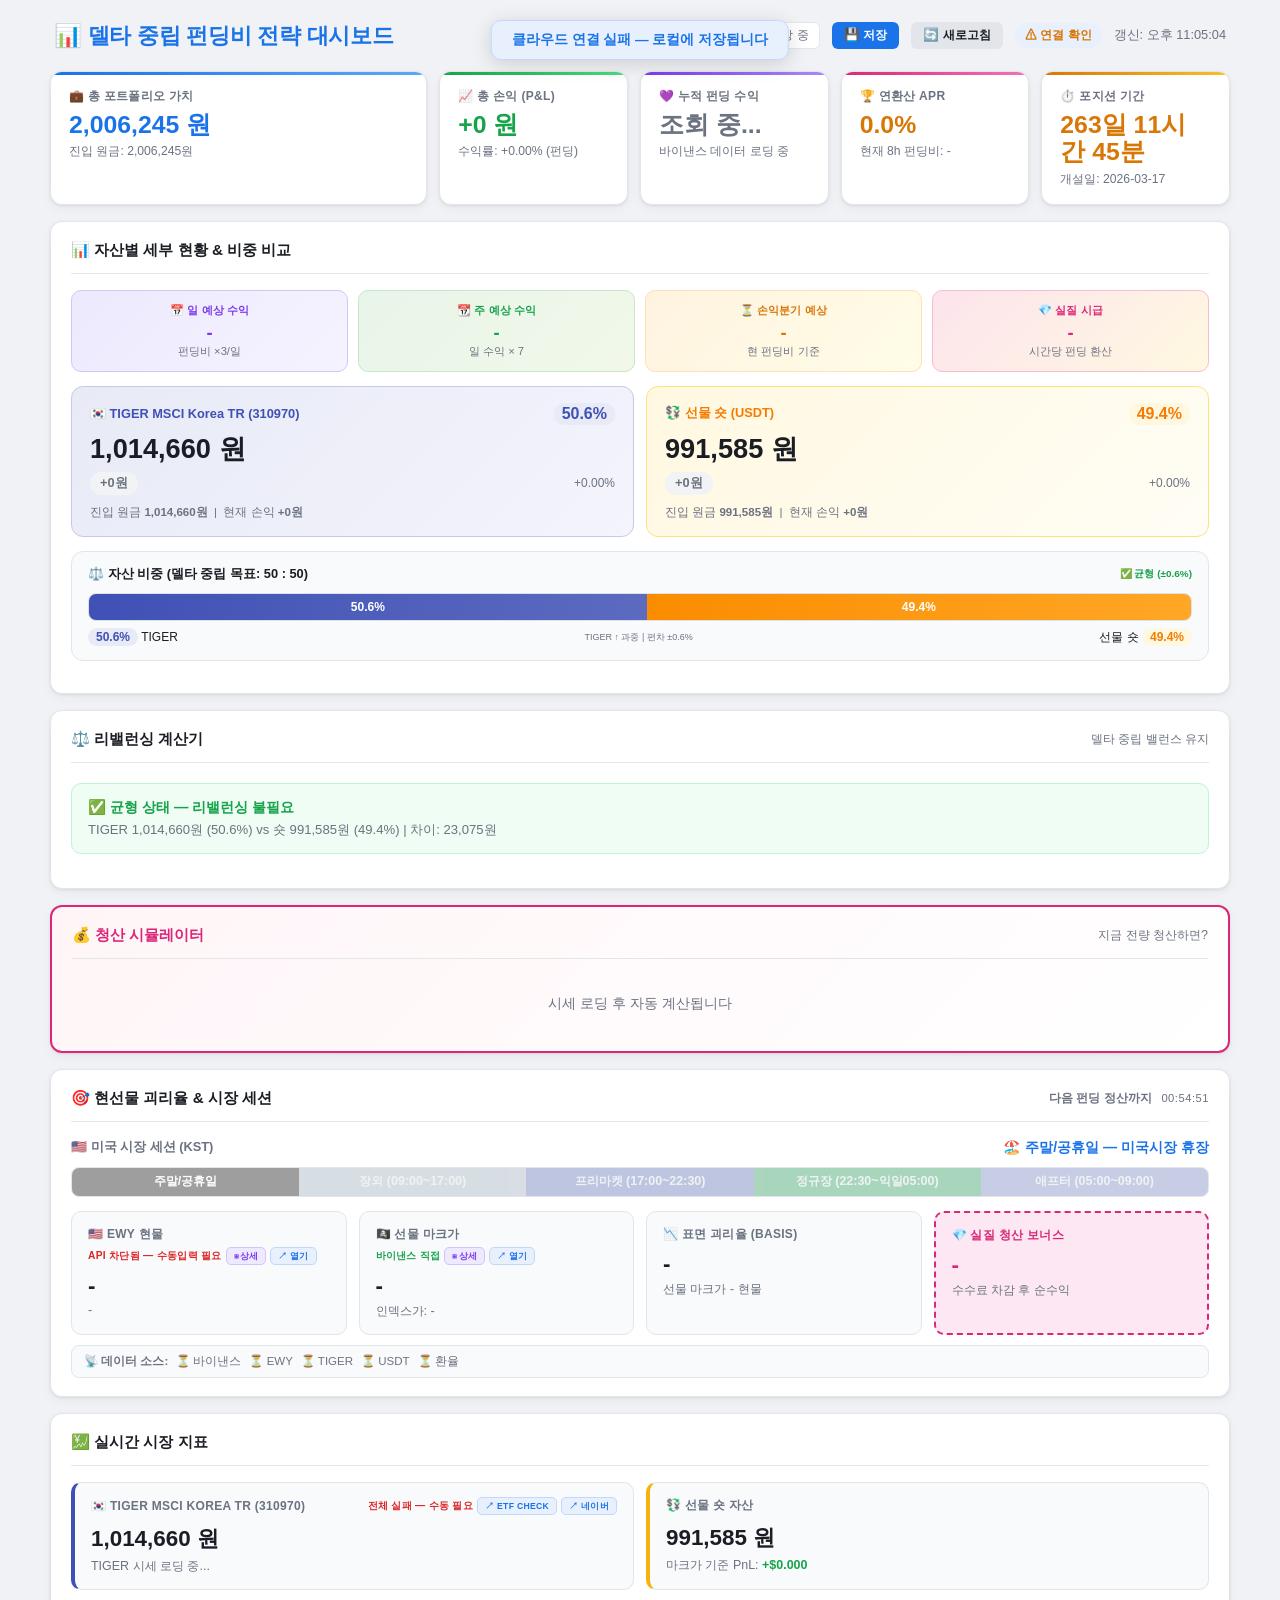
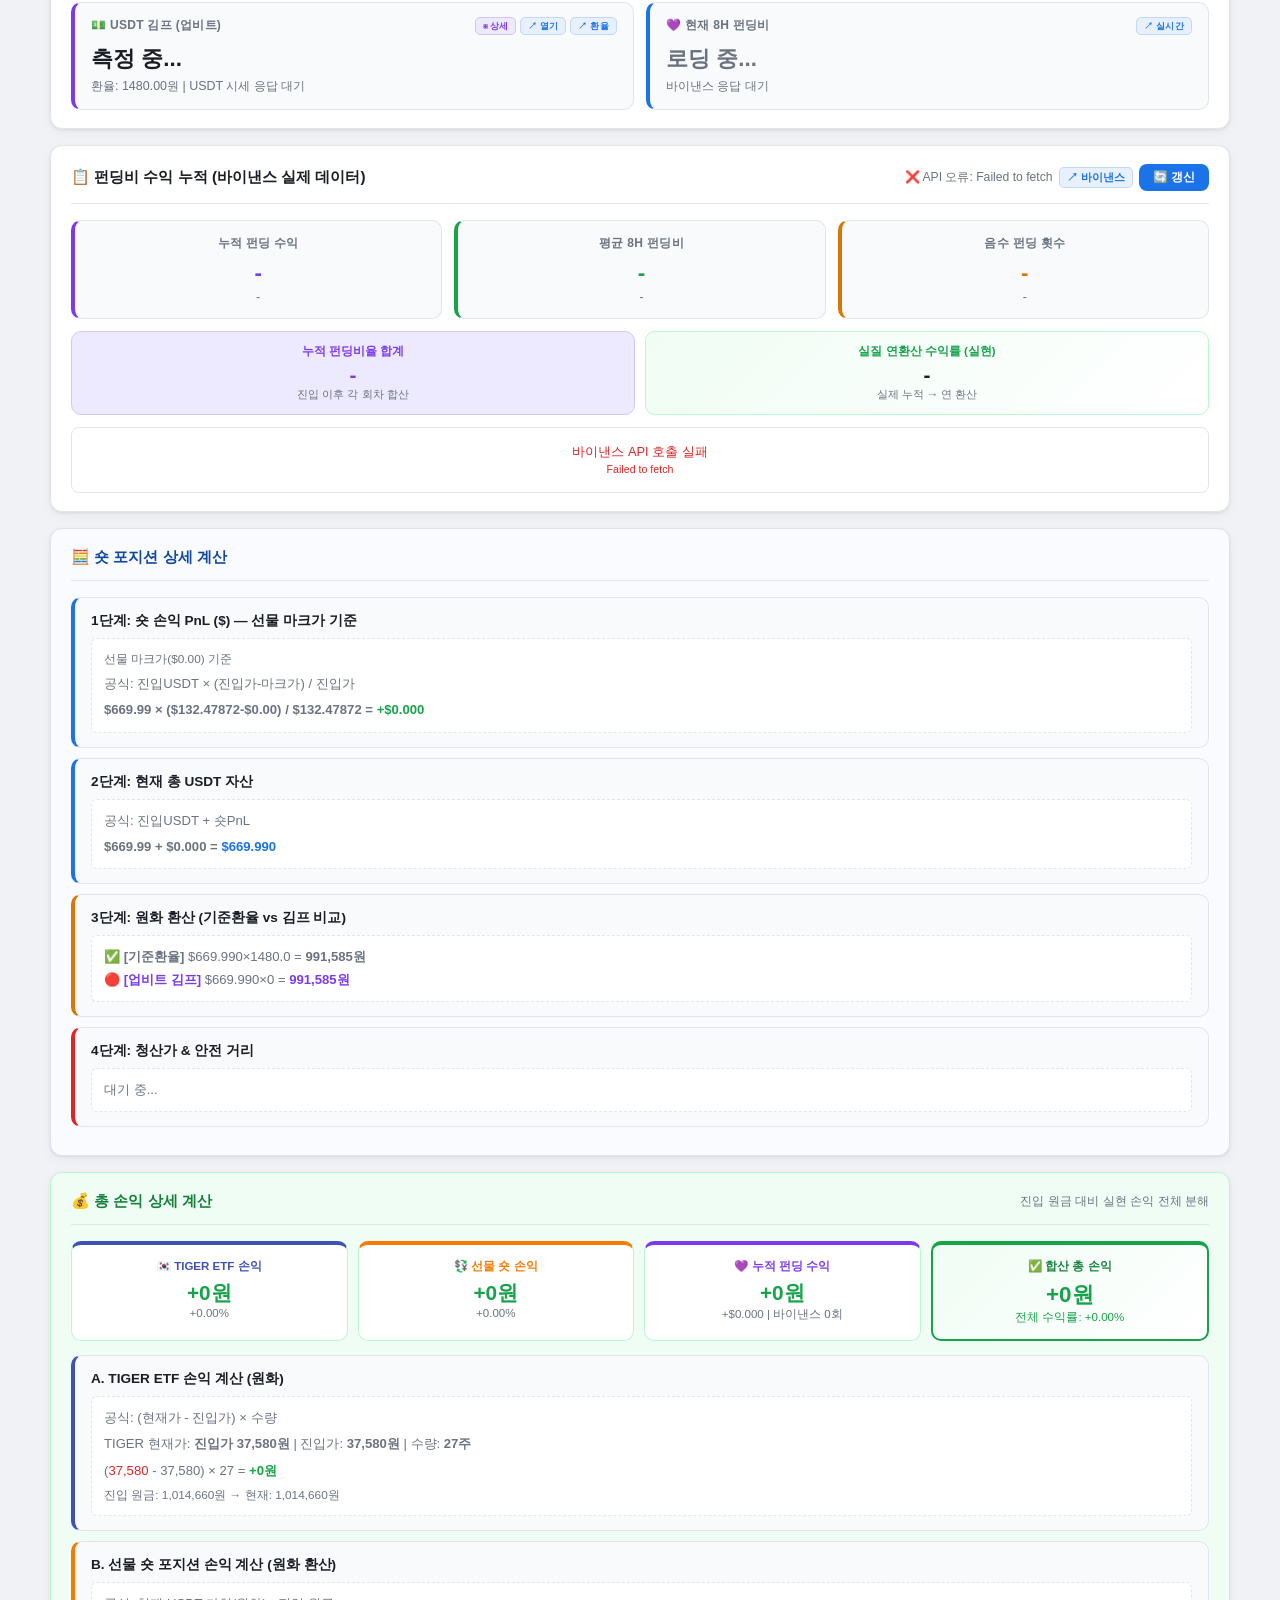
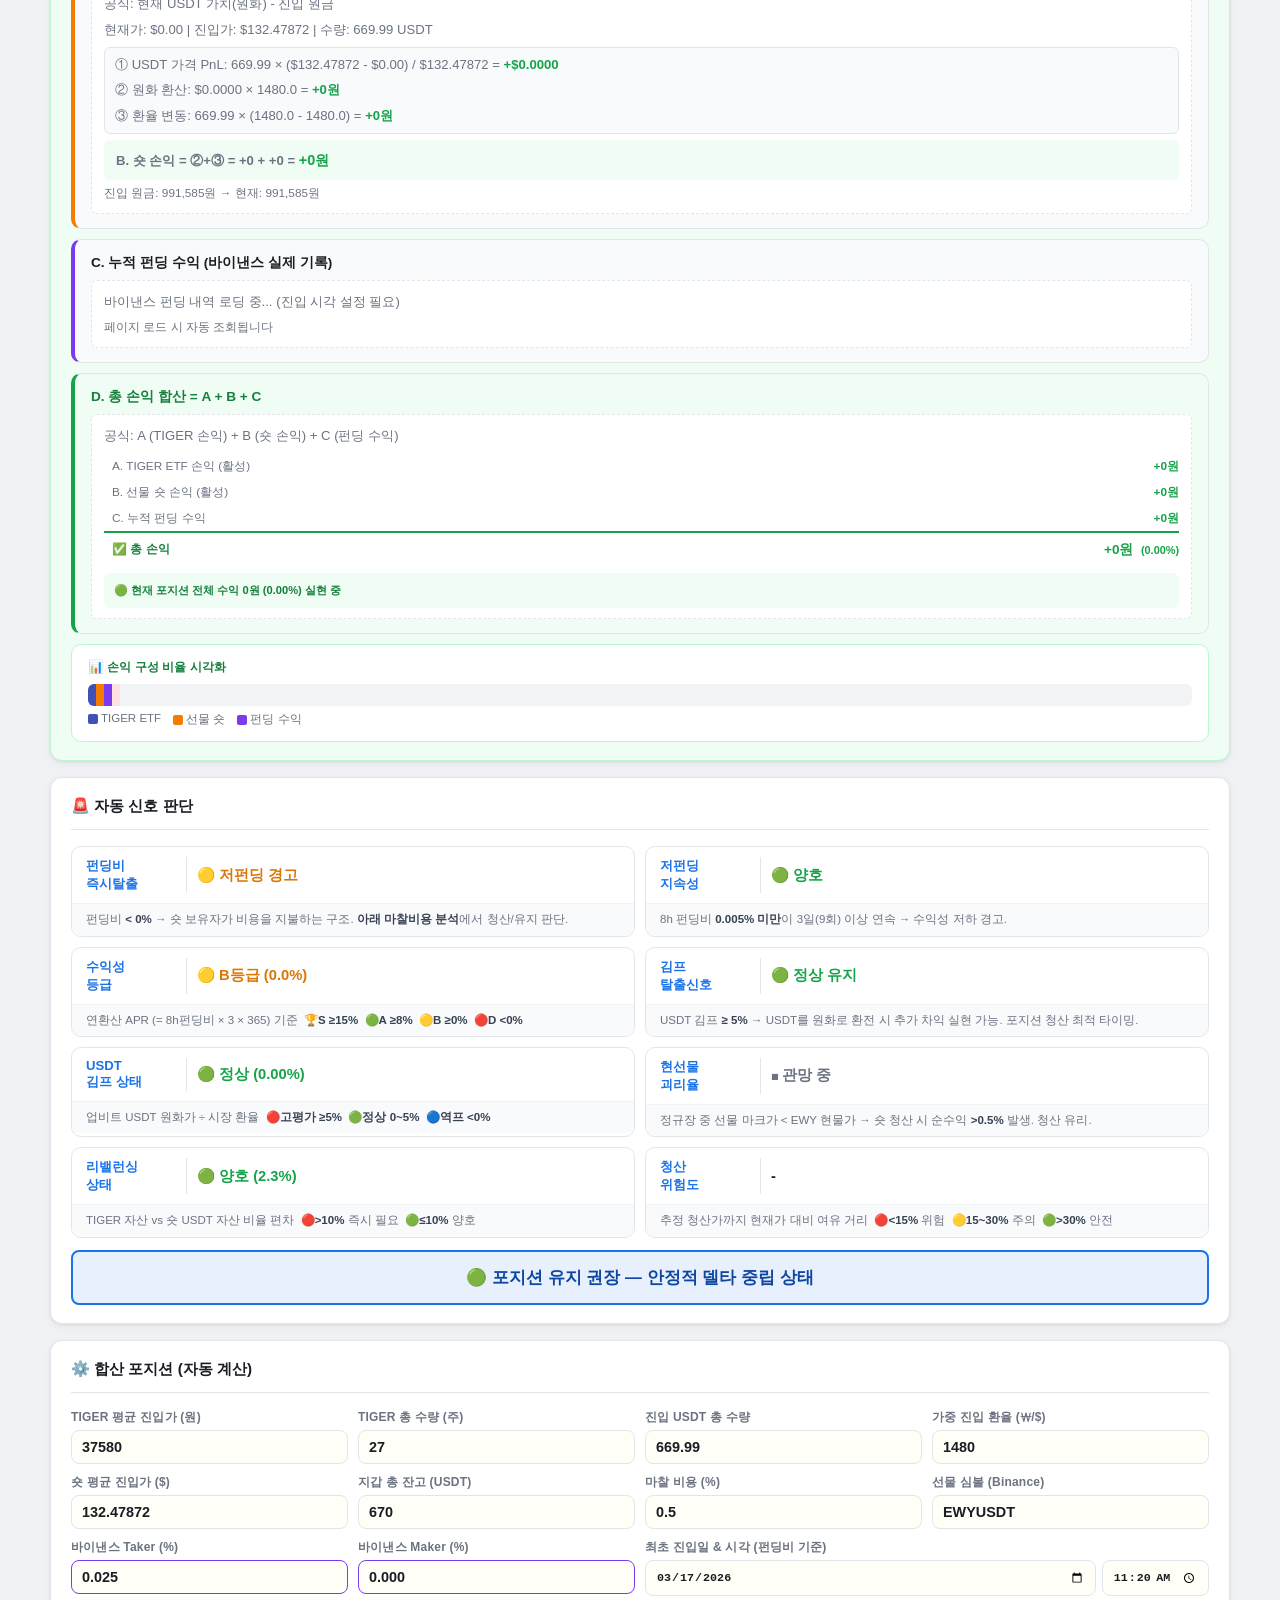
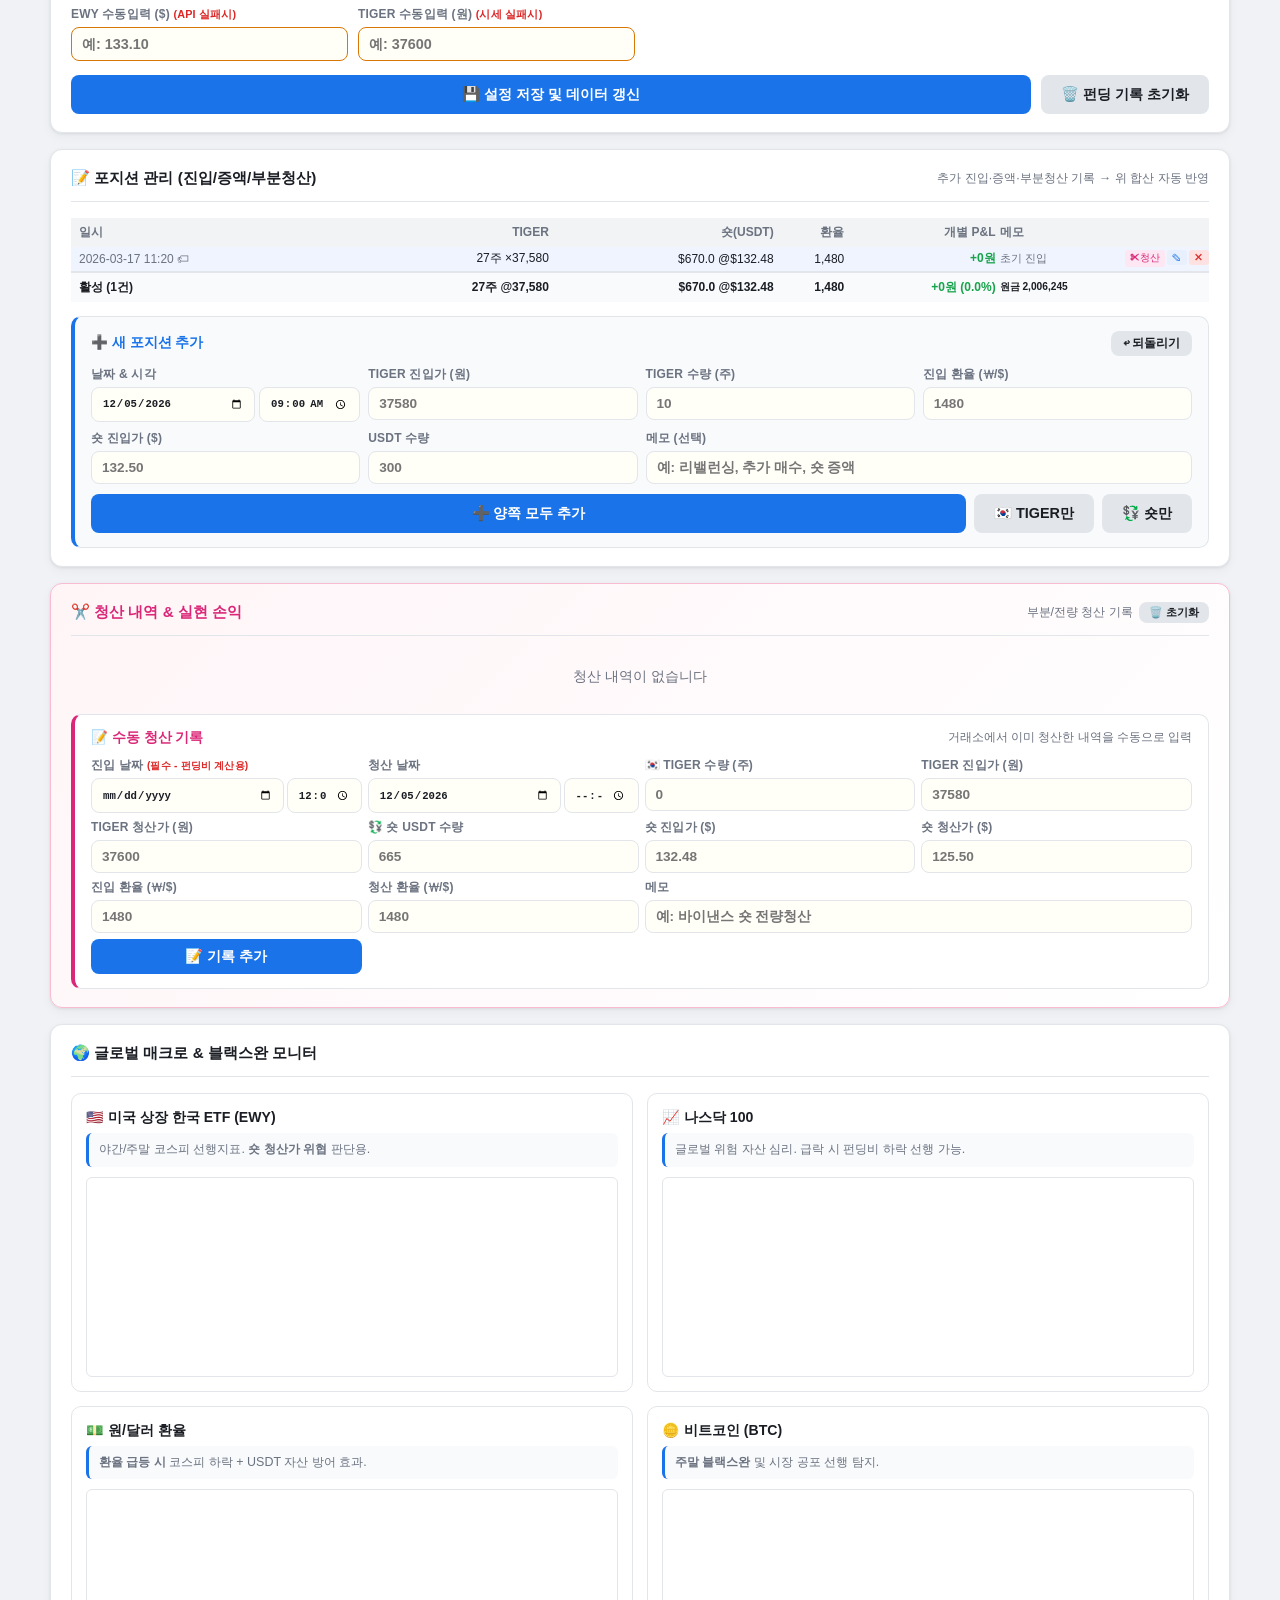
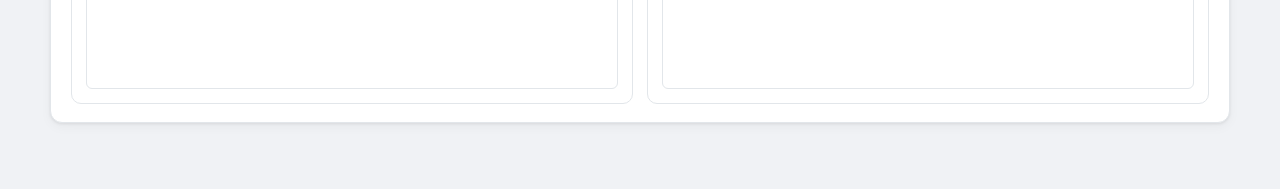
==== commit 40530b29: "feat: add header save button with cloud sync feedback - Add prominent save button in header next to " ====
--- a/index.html
+++ b/index.html
@@ -312,6 +312,7 @@
                 <span id="sync_label">로컬</span>
             </div>
             <button id="btn_sync_link" class="btn btn-secondary" onclick="copySyncLink()" style="padding:5px 12px;font-size:0.78em;border-radius:6px;display:none;" title="다른 기기에서 이 링크로 접속하면 자동 동기화">📋 동기화 링크</button>
+            <button class="btn btn-primary" id="btn_header_save" onclick="headerSave()" style="padding:5px 12px;font-size:0.78em;border-radius:6px;">💾 저장</button>
             <button class="btn btn-secondary" onclick="fetchData();fetchFundingHistory();" style="padding:5px 12px;font-size:0.78em;border-radius:6px;">🔄 새로고침</button>
             <span id="live_badge" class="badge">대기 중</span>
             <span id="last_update">-</span>
@@ -1151,6 +1152,33 @@
     var binId = localStorage.getItem(CLOUD_BIN_LS);
     if (binId && !_syncInProgress) {
         cloudPush().catch(function(){});
+    }
+}
+
+function headerSave() {
+    saveAndFetch();
+    var btn = gel('btn_header_save');
+    if (btn) {
+        btn.textContent = '\u2713 \uc800\uc7a5\ub428';
+        btn.style.background = 'var(--green)';
+        setTimeout(function() {
+            btn.textContent = '\ud83d\udcbe \uc800\uc7a5';
+            btn.style.background = '';
+        }, 2000);
+    }
+    var binId = localStorage.getItem(CLOUD_BIN_LS);
+    if (binId) {
+        showSyncToast('\uc800\uc7a5 \ubc0f \ud074\ub77c\uc6b0\ub4dc \ub3d9\uae30\ud654 \uc644\ub8cc', 'success', 2000);
+    } else {
+        showSyncToast('\ub85c\uceec\uc5d0 \uc800\uc7a5\ub418\uc5c8\uc2b5\ub2c8\ub2e4', 'info', 2000);
+        if (!localStorage.getItem('_cloud_hint_shown')) {
+            localStorage.setItem('_cloud_hint_shown', '1');
+            setTimeout(function() {
+                showSyncToast('\ub2e4\ub978 \uae30\uae30\uc5d0\uc11c\ub3c4 \ubcf4\ub824\uba74 \uc544\ub798 "\ub3d9\uae30\ud654 \uc2dc\uc791"\uc744 \ub20c\ub7ec\uc8fc\uc138\uc694', 'info', 4000);
+                var card = gel('cloud_card');
+                if (card) card.scrollIntoView({behavior:'smooth', block:'center'});
+            }, 2500);
+        }
     }
 }
 
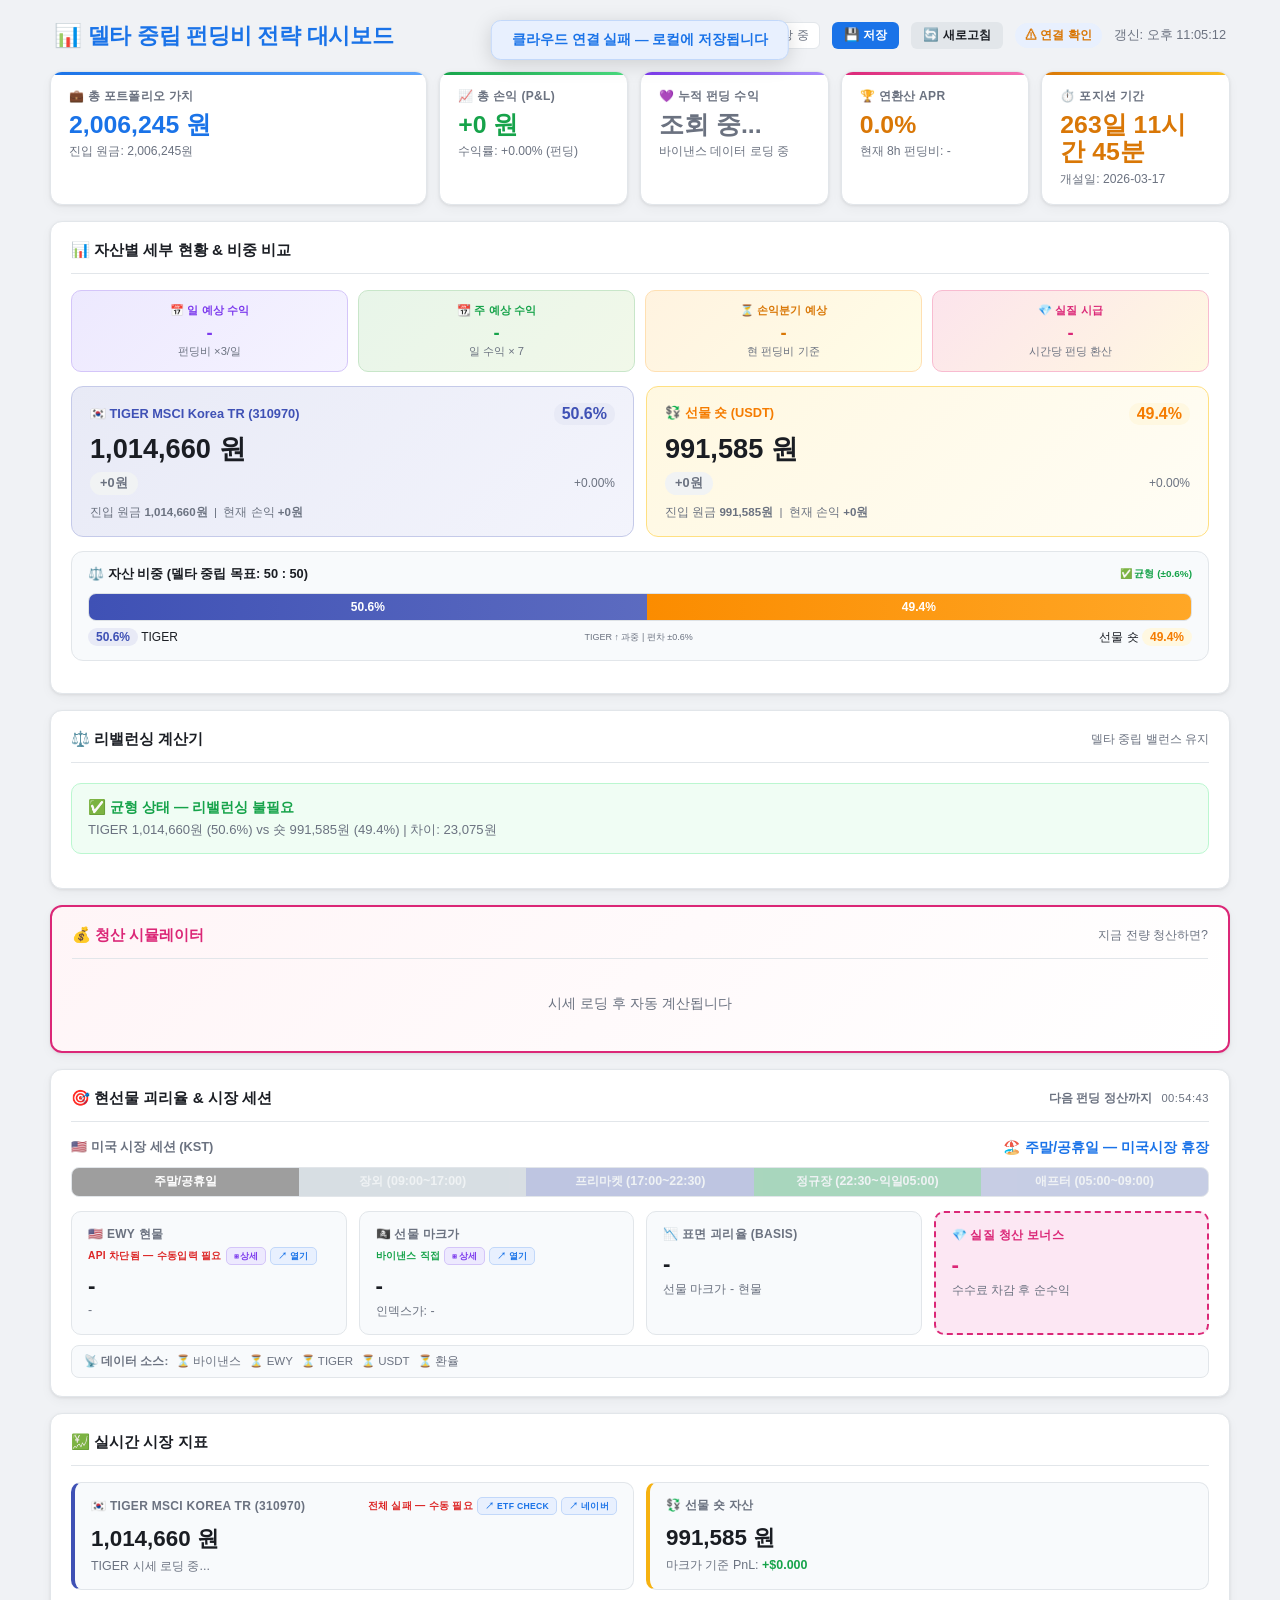
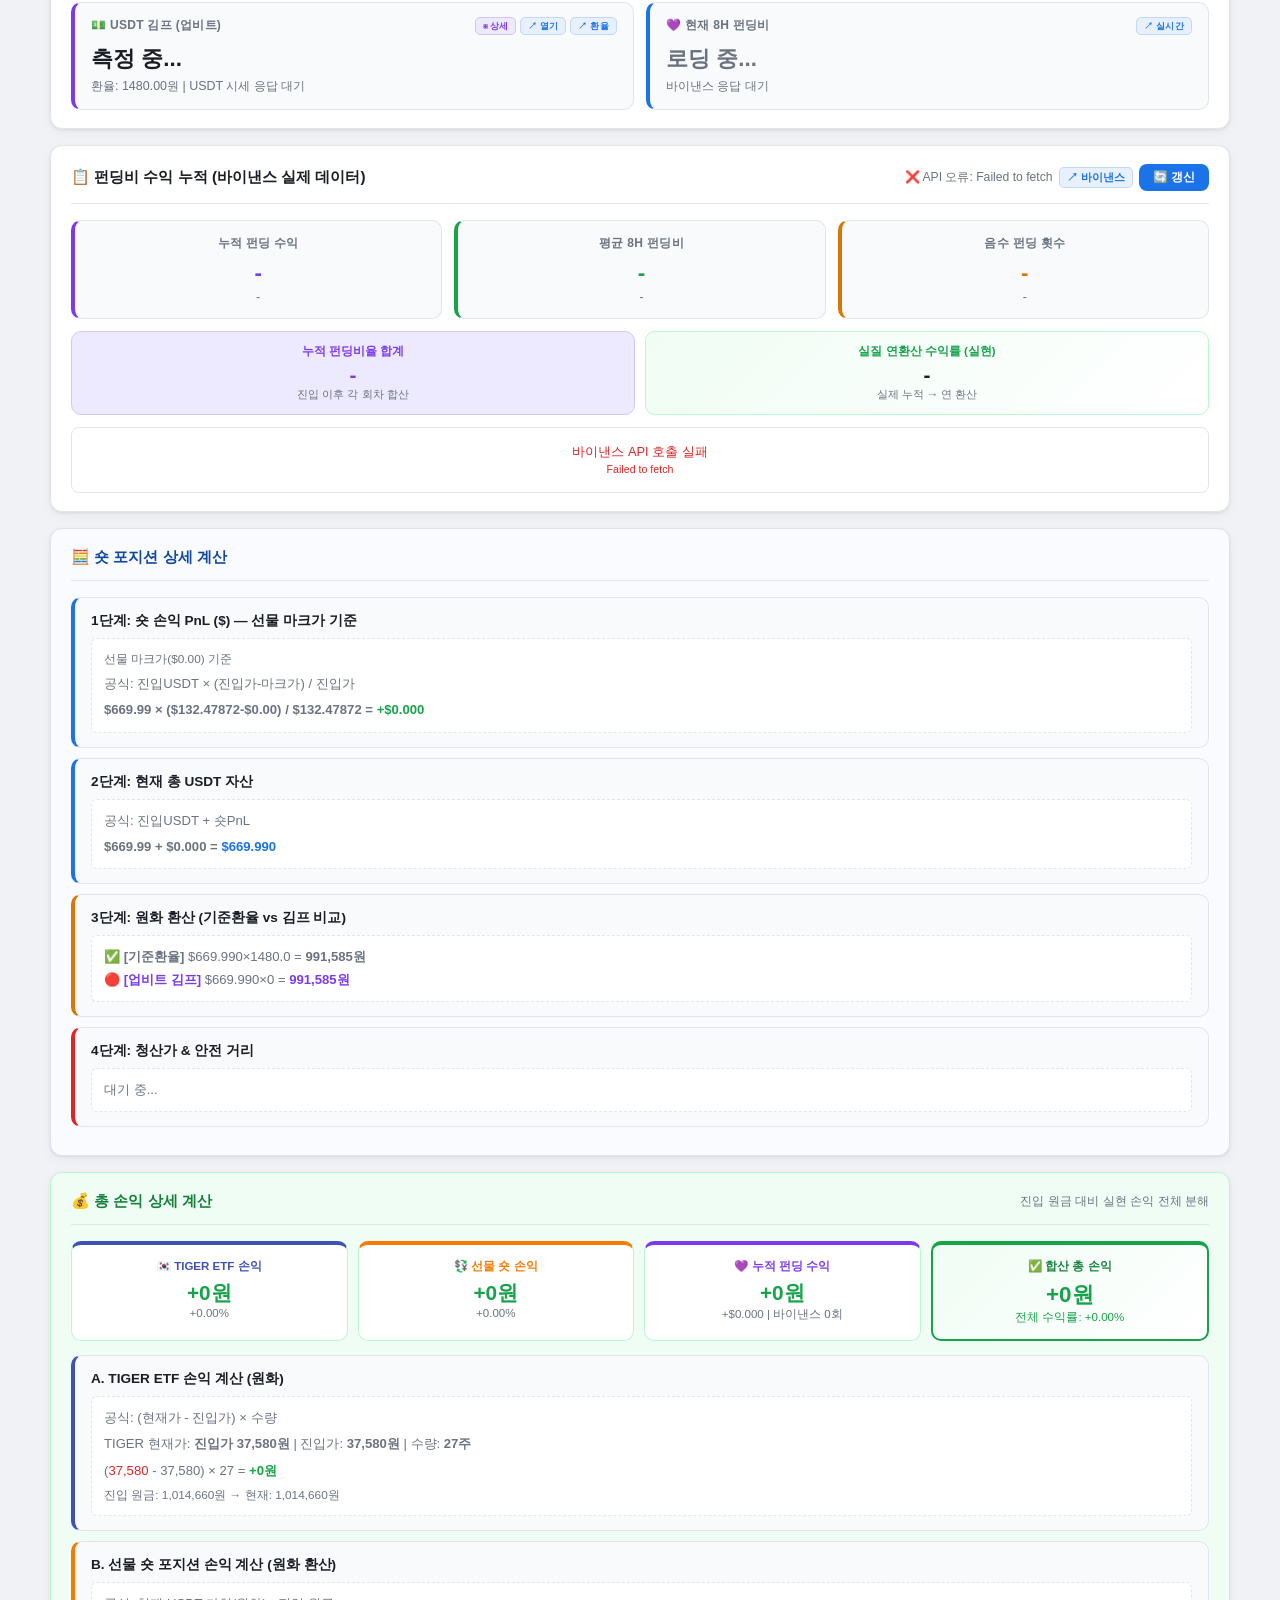
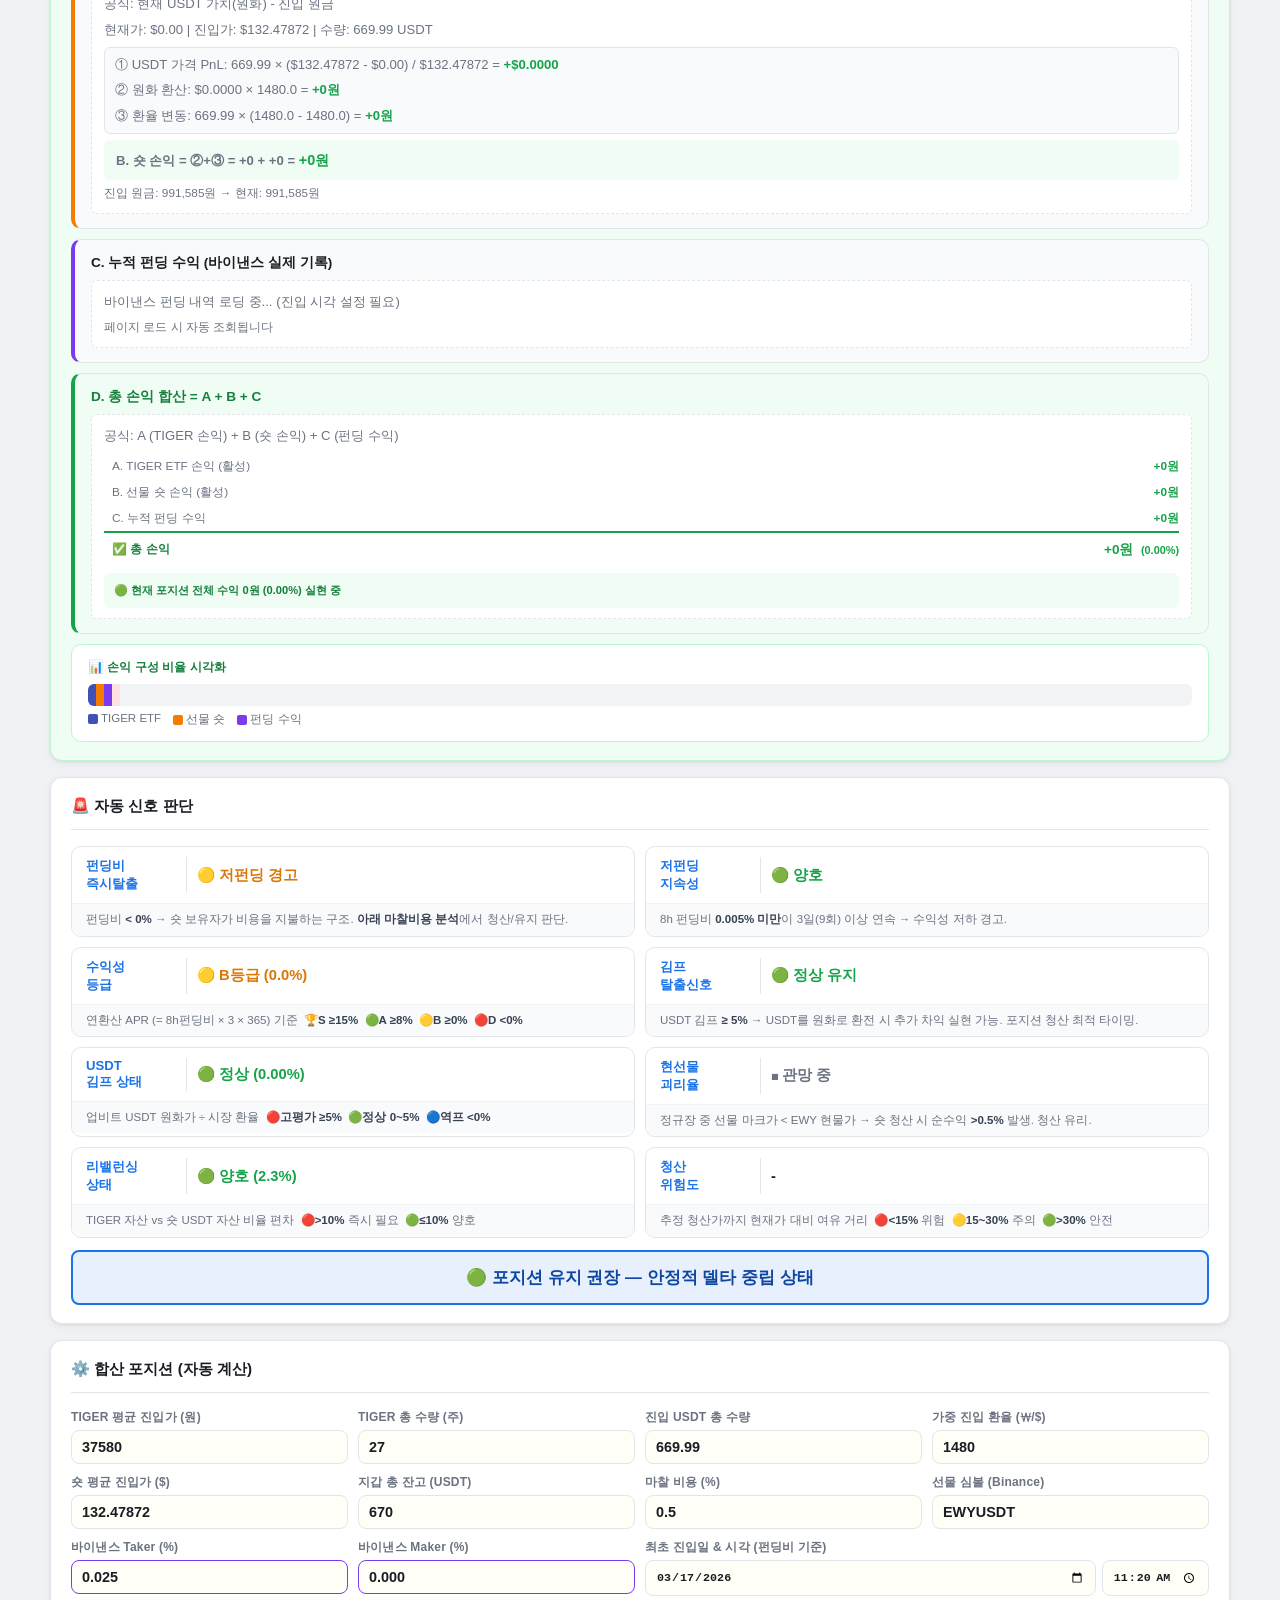
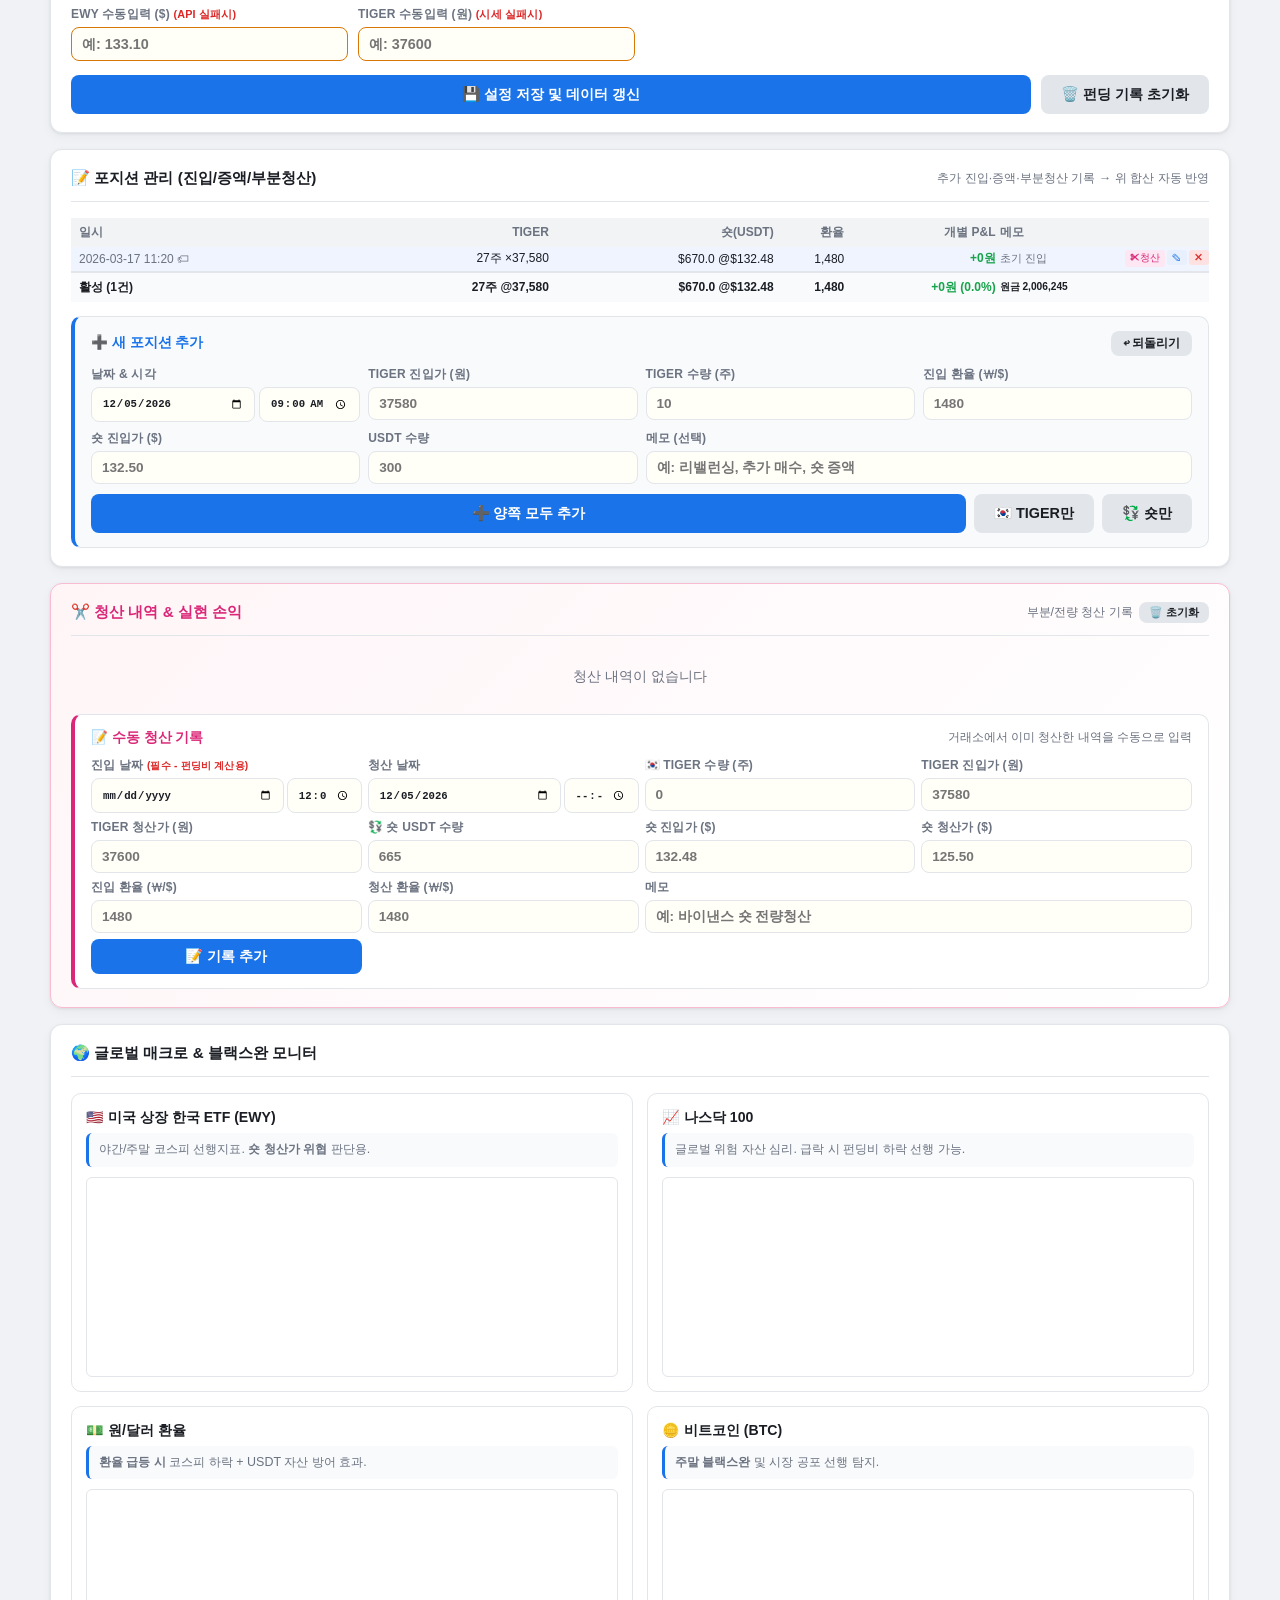
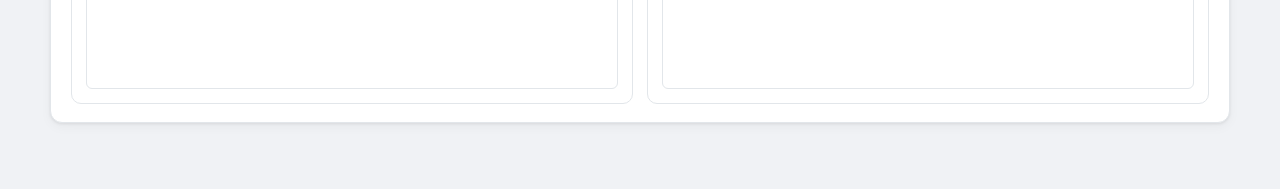
==== commit 2d665fcc: "v39: 파일 구조 분리 (CSS/JS 외부화)" ====
--- a/index.html
+++ b/index.html
@@ -1,4294 +1,753 @@
-<!DOCTYPE html>
-<html lang="ko">
-<head>
-    <meta charset="UTF-8">
-    <meta name="viewport" content="width=device-width, initial-scale=1.0">
-    <title>델타 중립 펀딩비 전략 대시보드 v38</title>
-    <style>
-        :root {
-            --bg: #f0f2f5;
-            --card: #ffffff;
-            --border: #e2e6ea;
-            --text: #1a1d23;
-            --sub: #6b7280;
-            --blue: #1a73e8;
-            --blue-light: #e8f0fe;
-            --green: #16a34a;
-            --green-light: #dcfce7;
-            --red: #dc2626;
-            --red-light: #fee2e2;
-            --amber: #d97706;
-            --amber-light: #fef3c7;
-            --purple: #7c3aed;
-            --purple-light: #ede9fe;
-            --pink: #db2777;
-            --pink-light: #fce7f3;
-            --shadow: 0 1px 3px rgba(0,0,0,0.08), 0 4px 12px rgba(0,0,0,0.04);
-            --radius: 12px;
-        }
-        * { box-sizing: border-box; margin: 0; padding: 0; }
-        body { font-family: 'Malgun Gothic','Apple SD Gothic Neo',-apple-system,sans-serif; background:var(--bg); color:var(--text); min-height:100vh; padding:20px; }
-        .container { max-width:1180px; margin:0 auto; }
-
-        .header { display:flex; align-items:center; justify-content:space-between; margin-bottom:20px; padding:0 4px; }
-        .header h1 { font-size:1.4em; font-weight:800; color:var(--blue); letter-spacing:-0.3px; }
-        .header-meta { display:flex; align-items:center; gap:12px; }
-        .badge { font-size:0.78em; font-weight:700; padding:4px 10px; border-radius:20px; background:var(--blue-light); color:var(--blue); }
-        .badge.live { background:var(--green-light); color:var(--green); animation:pulse 2s infinite; }
-        @keyframes pulse { 0%,100%{opacity:1}50%{opacity:0.6} }
-        #last_update { font-size:0.8em; color:var(--sub); }
-
-        /* 헤더 동기화 표시 */
-        .sync-indicator { display:flex; align-items:center; gap:5px; font-size:0.75em; color:var(--sub); cursor:pointer; padding:4px 10px; border-radius:6px; border:1px solid var(--border); background:#fff; transition:0.2s; }
-        .sync-indicator:hover { background:var(--blue-light); border-color:var(--blue); }
-        .sync-indicator .sync-dot { width:7px; height:7px; border-radius:50%; background:#9ca3af; transition:0.3s; }
-        .sync-indicator .sync-dot.synced { background:var(--green); }
-        .sync-indicator .sync-dot.syncing { background:var(--amber); animation:pulse 1s infinite; }
-        .sync-indicator .sync-dot.error { background:var(--red); }
-        .sync-indicator .sync-dot.offline { background:#9ca3af; }
-
-        /* 동기화 토스트 알림 */
-        .sync-toast { position:fixed; top:20px; left:50%; transform:translateX(-50%); z-index:10000; padding:10px 20px; border-radius:10px; font-size:0.85em; font-weight:700; box-shadow:0 4px 20px rgba(0,0,0,0.15); transition:all 0.4s cubic-bezier(.4,0,.2,1); opacity:0; pointer-events:none; }
-        .sync-toast.show { opacity:1; pointer-events:auto; }
-        .sync-toast.success { background:var(--green-light); color:var(--green); border:1px solid #bbf7d0; }
-        .sync-toast.info { background:var(--blue-light); color:var(--blue); border:1px solid #c2d8fa; }
-        .sync-toast.warn { background:var(--amber-light); color:var(--amber); border:1px solid #fde68a; }
-        .sync-toast.error { background:var(--red-light); color:var(--red); border:1px solid #fca5a5; }
-
-        /* 클라우드 코드 인라인 입력 */
-        .cloud-code-input { display:flex; gap:6px; align-items:center; }
-        .cloud-code-input input { flex:1; padding:7px 10px; border:1.5px solid var(--border); border-radius:6px; font-size:0.85em; font-family:monospace; letter-spacing:0.5px; }
-        .cloud-code-input input:focus { border-color:var(--purple); outline:none; }
-        .cloud-code-input button { padding:7px 14px; border:none; border-radius:6px; font-size:0.82em; font-weight:700; cursor:pointer; }
-
-        .section { background:var(--card); border-radius:var(--radius); box-shadow:var(--shadow); border:1px solid var(--border); padding:18px 20px; margin-bottom:16px; }
-        .section-title { font-size:0.95em; font-weight:700; color:var(--text); border-bottom:1px solid var(--border); padding-bottom:12px; margin-bottom:16px; display:flex; justify-content:space-between; align-items:center; }
-        .section-title span { color:var(--sub); font-weight:400; font-size:0.9em; }
-
-        .g2 { display:grid; grid-template-columns:1fr 1fr; gap:12px; }
-        .g3 { display:grid; grid-template-columns:1fr 1fr 1fr; gap:12px; }
-        .g4 { display:grid; grid-template-columns:repeat(4,1fr); gap:12px; }
-
-        /* 포트폴리오 요약 */
-        .summary-bar { display:grid; grid-template-columns:2fr 1fr 1fr 1fr 1fr; gap:12px; margin-bottom:16px; }
-        .sum-card { background:var(--card); border:1px solid var(--border); border-radius:var(--radius); padding:16px 18px; box-shadow:var(--shadow); position:relative; overflow:hidden; }
-        .sum-card::before { content:''; position:absolute; top:0; left:0; right:0; height:3px; }
-        .sum-card.total::before { background:linear-gradient(90deg,var(--blue),#60a5fa); }
-        .sum-card.pnl-pos::before { background:linear-gradient(90deg,var(--green),#4ade80); }
-        .sum-card.pnl-neg::before { background:linear-gradient(90deg,var(--red),#f87171); }
-        .sum-card.fund::before { background:linear-gradient(90deg,var(--purple),#a78bfa); }
-        .sum-card.apr::before { background:linear-gradient(90deg,var(--pink),#f472b6); }
-        .sum-card.dur::before { background:linear-gradient(90deg,var(--amber),#fbbf24); }
-        .sum-label { font-size:0.75em; color:var(--sub); font-weight:600; margin-bottom:6px; text-transform:uppercase; letter-spacing:0.3px; }
-        .sum-value { font-size:1.55em; font-weight:800; line-height:1.1; }
-        .sum-sub { font-size:0.76em; color:var(--sub); margin-top:5px; }
-
-        /* 자산 비교 섹션 */
-        .asset-compare-grid { display:grid; grid-template-columns:1fr 1fr; gap:12px; margin-bottom:14px; }
-        .asset-card {
-            border-radius:12px; padding:16px 18px; border:1px solid var(--border);
-            display:flex; flex-direction:column; gap:10px;
-        }
-        .asset-card.tiger { background:linear-gradient(135deg,#e8eaf6 0%,#f3f4fc 100%); border-color:#c5cae9; }
-        .asset-card.short { background:linear-gradient(135deg,#fff8e1 0%,#fffdf5 100%); border-color:#ffe082; }
-        .asset-card-header { display:flex; align-items:center; justify-content:space-between; }
-        .asset-card-title { font-size:0.8em; font-weight:800; }
-        .asset-card-title.tiger { color:#3f51b5; }
-        .asset-card-title.short { color:#f57c00; }
-        .asset-card-value { font-size:1.7em; font-weight:900; color:var(--text); line-height:1; }
-        .asset-pnl-row { display:flex; align-items:center; justify-content:space-between; gap:8px; }
-        .asset-pnl-chip {
-            font-size:0.8em; font-weight:700; padding:3px 10px; border-radius:20px; white-space:nowrap;
-        }
-        .asset-pnl-chip.pos { background:var(--green-light); color:var(--green); }
-        .asset-pnl-chip.neg { background:var(--red-light);   color:var(--red); }
-        .asset-pnl-chip.neu { background:#f1f3f4; color:var(--sub); }
-        .asset-entry-row { font-size:0.72em; color:var(--sub); }
-        .asset-entry-row span { font-weight:600; color:#6b7280; }
-
-        /* 비중 바 */
-        .weight-bar-wrap { margin-bottom:14px; background:#f8fafc; border-radius:12px; padding:14px 16px; border:1px solid var(--border); }
-        .weight-bar-title { font-size:0.8em; font-weight:700; color:var(--text); margin-bottom:10px; display:flex; justify-content:space-between; align-items:center; }
-        .weight-bar {
-            height:28px; border-radius:8px; overflow:hidden; display:flex;
-            background:#e9ecef; border:1px solid #dee2e6; margin-bottom:8px;
-        }
-        .weight-bar-tiger {
-            background:linear-gradient(90deg,#3f51b5,#5c6bc0);
-            display:flex; align-items:center; justify-content:center;
-            font-size:0.75em; font-weight:800; color:#fff;
-            transition:width 0.7s cubic-bezier(.4,0,.2,1);
-            min-width:0; overflow:hidden; white-space:nowrap; padding:0 6px;
-        }
-        .weight-bar-short {
-            background:linear-gradient(90deg,#fb8c00,#ffa726);
-            display:flex; align-items:center; justify-content:center;
-            font-size:0.75em; font-weight:800; color:#fff;
-            transition:width 0.7s cubic-bezier(.4,0,.2,1);
-            min-width:0; overflow:hidden; white-space:nowrap; padding:0 6px;
-        }
-        .weight-info-row { display:flex; justify-content:space-between; align-items:center; font-size:0.75em; }
-        .weight-chip { font-weight:700; padding:2px 8px; border-radius:10px; }
-        .weight-chip.tiger { background:#e8eaf6; color:#3f51b5; }
-        .weight-chip.short { background:#fff8e1; color:#f57c00; }
-        .weight-status { font-size:0.78em; font-weight:700; }
-        @media(max-width:900px){ .asset-compare-grid{grid-template-columns:1fr;} }
-
-        /* 입력 */
-        .input-grid { display:grid; grid-template-columns:repeat(4,1fr); gap:10px; }
-        .ig { display:flex; flex-direction:column; gap:4px; }
-        .ig label { font-size:0.75em; color:var(--sub); font-weight:600; letter-spacing:0.2px; }
-        .ig input { padding:8px 10px; border:1.5px solid var(--border); border-radius:8px; font-size:0.9em; font-weight:600; background:#fffef7; transition:border-color 0.15s; color:var(--text); }
-        .ig input:focus { outline:none; border-color:var(--blue); background:#fff; }
-        .btn-row { grid-column:span 4; display:flex; gap:10px; margin-top:4px; }
-        .btn { padding:10px 20px; border:none; border-radius:8px; font-size:0.9em; font-weight:700; cursor:pointer; transition:0.15s; display:flex; align-items:center; gap:6px; }
-        .btn-primary { background:var(--blue); color:#fff; flex:1; justify-content:center; }
-        .btn-primary:hover { background:#1557b0; }
-        .btn-secondary { background:var(--border); color:var(--text); }
-        .btn-secondary:hover { background:#d1d5db; }
-
-        /* 데이터 카드 */
-        .data-card { background:#f8fafc; border:1px solid var(--border); border-radius:10px; padding:14px 16px; }
-        .dc-label { font-size:0.75em; color:var(--sub); font-weight:700; text-transform:uppercase; letter-spacing:0.3px; display:flex; align-items:center; justify-content:space-between; margin-bottom:8px; }
-        .dc-value { font-size:1.4em; font-weight:800; color:var(--text); }
-        .dc-sub { font-size:0.78em; color:var(--sub); margin-top:4px; }
-        .api-ok { font-size:0.85em; color:var(--green); font-weight:600; }
-        .api-err { font-size:0.85em; color:var(--red); font-weight:600; }
-
-        /* 세션바 */
-        .session-bar { display:flex; height:30px; border-radius:8px; overflow:hidden; background:#e9ecef; border:1px solid var(--border); margin-bottom:14px; }
-        .sb { flex:1; display:flex; justify-content:center; align-items:center; font-size:0.78em; font-weight:700; color:#fff; opacity:0.3; transition:0.3s; }
-        .sb.active { opacity:1; }
-        .sb.closed { background:#9e9e9e; }   /* 주말/공휴일 */
-        .sb.offhours { background:#b0bec5; }  /* 장외 (평일 09~17시) */
-        .sb.pre { background:#5c6bc0; }        /* 프리마켓 */
-        .sb.reg { background:#16a34a; }        /* 정규장 */
-        .sb.after { background:#7986cb; }      /* 애프터 */
-
-        /* 계산 패널 */
-        .calc-panel { background:#f8fafc; border:1px solid var(--border); border-radius:10px; padding:14px 16px; margin-bottom:10px; border-left:4px solid var(--blue); }
-        .calc-panel.warn { border-left-color:var(--amber); }
-        .calc-panel.danger { border-left-color:var(--red); }
-        .calc-title { font-size:0.85em; font-weight:700; color:var(--text); margin-bottom:8px; }
-        .calc-body { font-size:0.82em; color:var(--sub); background:#fff; padding:10px 12px; border-radius:6px; border:1px dashed var(--border); line-height:1.7; }
-
-        /* 펀딩 로그 */
-        .fund-log-wrap { max-height:160px; overflow-y:auto; }
-        .fund-log-item { display:flex; justify-content:space-between; align-items:center; padding:7px 12px; border-bottom:1px solid #f1f3f4; font-size:0.82em; }
-        .fund-log-item:last-child { border-bottom:none; }
-        .fund-log-item .time { color:var(--sub); }
-
-        /* 카운트다운 */
-        .countdown { display:flex; align-items:center; gap:6px; font-size:0.82em; color:var(--sub); }
-        .cd-time { font-size:1em; font-weight:800; color:var(--purple); font-variant-numeric:tabular-nums; letter-spacing:0.5px; }
-
-        /* 신호 판단 카드 */
-        .signal-grid { display:grid; grid-template-columns:repeat(2,1fr); gap:10px; }
-        .sig-card {
-            border:1px solid var(--border); border-radius:10px;
-            background:#fff; overflow:hidden;
-            display:flex; flex-direction:column;
-        }
-        .sig-card-top {
-            display:flex; align-items:center;
-            padding:10px 14px; gap:10px;
-            border-bottom:1px solid #f0f2f5;
-        }
-        .sig-name {
-            font-size:0.82em; font-weight:800; color:var(--blue);
-            min-width:90px; max-width:90px;
-        }
-        .sig-divider {
-            width:1px; background:var(--border); align-self:stretch; flex-shrink:0;
-        }
-        .sig-value {
-            font-size:0.92em; font-weight:800; flex:1; color:var(--text);
-        }
-        .sig-card-desc {
-            padding:7px 14px;
-            font-size:0.72em; color:#6b7280; line-height:1.5;
-            background:#f8fafc;
-        }
-        .sig-card-desc strong { color:#374151; }
-        /* 기존 sig-item 유지 (하위 호환) */
-        .sig-item { display:flex; align-items:center; border:1px solid var(--border); border-radius:8px; background:#fff; overflow:hidden; }
-        .sig-label { font-size:0.78em; font-weight:700; color:var(--blue); width:120px; min-width:120px; padding:10px; background:var(--blue-light); border-right:1px solid var(--border); text-align:center; }
-        .sig-label-v2 { min-width:130px; max-width:130px; padding:10px 12px; background:var(--blue-light); border-right:1px solid var(--border); display:flex; flex-direction:column; justify-content:center; gap:4px; }
-        .sig-desc { font-size:0.68em; color:#4b5563; line-height:1.4; }
-        .signal-box { text-align:center; padding:14px; border-radius:8px; font-size:1.05em; font-weight:800; margin-top:12px; border:2px solid transparent; }
-        @media(max-width:900px){ .signal-grid{grid-template-columns:1fr;} }
-
-        /* TV */
-        .tv-grid { display:grid; grid-template-columns:repeat(2,1fr); gap:14px; }
-        .tv-card { background:var(--card); border:1px solid var(--border); padding:14px; border-radius:10px; }
-        .tv-card-title { font-size:0.88em; font-weight:700; margin-bottom:6px; }
-        .tv-card-desc { font-size:0.78em; color:var(--sub); margin-bottom:10px; padding:8px 10px; background:#f8fafc; border-radius:6px; border-left:3px solid var(--blue); line-height:1.4; }
-        .tv-wrap { height:200px; border-radius:6px; overflow:hidden; border:1px solid var(--border); }
-
-        .fix-badge { font-size:0.7em; background:var(--amber-light); color:var(--amber); padding:2px 6px; border-radius:4px; font-weight:700; margin-left:6px; }
-        .new-badge { font-size:0.7em; background:var(--green-light); color:var(--green); padding:2px 6px; border-radius:4px; font-weight:700; margin-left:6px; }
-
-        /* 외부 링크 버튼 */
-        .ext-link {
-            display:inline-flex; align-items:center; gap:3px;
-            font-size:0.72em; font-weight:700; padding:2px 7px;
-            border-radius:5px; text-decoration:none; cursor:pointer;
-            transition:all 0.15s; border:1px solid transparent;
-            vertical-align:middle; line-height:1.4;
-        }
-        .ext-link.newtab {
-            background:var(--blue-light); color:var(--blue); border-color:#c2d8fa;
-        }
-        .ext-link.newtab:hover { background:var(--blue); color:#fff; }
-        .ext-link.popup {
-            background:var(--purple-light); color:var(--purple); border-color:#d4c5f9;
-        }
-        .ext-link.popup:hover { background:var(--purple); color:#fff; }
-
-        /* 팝업 모달 오버레이 */
-        .modal-overlay {
-            display:none; position:fixed; inset:0; z-index:9999;
-            background:rgba(0,0,0,0.55); backdrop-filter:blur(3px);
-            justify-content:center; align-items:center;
-        }
-        .modal-overlay.open { display:flex; }
-        .modal-box {
-            background:var(--card); border-radius:16px;
-            box-shadow:0 20px 60px rgba(0,0,0,0.3);
-            width:92vw; max-width:1100px; height:82vh;
-            display:flex; flex-direction:column; overflow:hidden;
-            animation:modalIn 0.2s ease;
-        }
-        @keyframes modalIn { from{opacity:0;transform:scale(0.95)} to{opacity:1;transform:scale(1)} }
-        .modal-header {
-            display:flex; align-items:center; justify-content:space-between;
-            padding:14px 18px; border-bottom:1px solid var(--border);
-            background:#f8fafc;
-        }
-        .modal-title { font-size:0.95em; font-weight:700; color:var(--text); display:flex; align-items:center; gap:8px; }
-        .modal-actions { display:flex; gap:8px; align-items:center; }
-        .modal-open-btn {
-            font-size:0.8em; font-weight:700; padding:5px 12px;
-            border-radius:7px; background:var(--blue); color:#fff;
-            border:none; cursor:pointer; text-decoration:none;
-            display:inline-flex; align-items:center; gap:4px;
-        }
-        .modal-open-btn:hover { background:#1557b0; }
-        .modal-close {
-            width:30px; height:30px; border-radius:8px;
-            background:var(--red-light); color:var(--red);
-            border:none; cursor:pointer; font-size:1.1em; font-weight:700;
-            display:flex; align-items:center; justify-content:center;
-        }
-        .modal-close:hover { background:var(--red); color:#fff; }
-        .modal-iframe { flex:1; border:none; width:100%; }
-        .modal-fallback {
-            flex:1; display:flex; flex-direction:column;
-            align-items:center; justify-content:center; gap:14px;
-            background:#f8fafc; padding:30px; text-align:center;
-        }
-        .modal-fallback p { color:var(--sub); font-size:0.9em; }
-
-        @media(max-width:900px){
-            .summary-bar{grid-template-columns:repeat(2,1fr);}
-            .g4{grid-template-columns:repeat(2,1fr);}
-            .input-grid{grid-template-columns:repeat(2,1fr);}
-            .btn-row{grid-column:span 2;}
-            .tv-grid{grid-template-columns:1fr;}
-        }
-    </style>
-</head>
-<body>
-<div class="container">
-
-    <!-- 동기화 토스트 -->
-    <div id="sync_toast" class="sync-toast"></div>
-
-    <div class="header">
-        <h1>📊 델타 중립 펀딩비 전략 대시보드</h1>
-        <div class="header-meta">
-            <div class="sync-indicator" id="header_sync" onclick="smartSync()" title="클릭하여 동기화">
-                <span class="sync-dot" id="sync_dot"></span>
-                <span id="sync_label">로컬</span>
-            </div>
-            <button id="btn_sync_link" class="btn btn-secondary" onclick="copySyncLink()" style="padding:5px 12px;font-size:0.78em;border-radius:6px;display:none;" title="다른 기기에서 이 링크로 접속하면 자동 동기화">📋 동기화 링크</button>
-            <button class="btn btn-primary" id="btn_header_save" onclick="headerSave()" style="padding:5px 12px;font-size:0.78em;border-radius:6px;">💾 저장</button>
-            <button class="btn btn-secondary" onclick="fetchData();fetchFundingHistory();" style="padding:5px 12px;font-size:0.78em;border-radius:6px;">🔄 새로고침</button>
-            <span id="live_badge" class="badge">대기 중</span>
-            <span id="last_update">-</span>
-        </div>
-    </div>
-
-    <!-- 포트폴리오 총 요약 -->
-    <div class="summary-bar">
-        <div class="sum-card total">
-            <div class="sum-label">💼 총 포트폴리오 가치</div>
-            <div class="sum-value" id="sv_total" style="color:var(--blue)">-</div>
-            <div class="sum-sub" id="ss_total">진입 원금 대비 계산 중...</div>
-        </div>
-        <div class="sum-card" id="sc_pnl">
-            <div class="sum-label">📈 총 손익 (P&L)</div>
-            <div class="sum-value" id="sv_pnl">-</div>
-            <div class="sum-sub" id="ss_pnl">진입가 대비</div>
-        </div>
-        <div class="sum-card fund">
-            <div class="sum-label">💜 누적 펀딩 수익</div>
-            <div class="sum-value" id="sv_fund_cum" style="color:var(--purple)">-</div>
-            <div class="sum-sub" id="ss_fund_cum">이번 포지션 합계</div>
-        </div>
-        <div class="sum-card apr">
-            <div class="sum-label">🏆 연환산 APR</div>
-            <div class="sum-value" id="sv_apr">-</div>
-            <div class="sum-sub" id="ss_apr">현재 8h 펀딩비: -</div>
-        </div>
-        <div class="sum-card dur">
-            <div class="sum-label">⏱️ 포지션 기간</div>
-            <div class="sum-value" id="sv_dur" style="color:var(--amber)">-</div>
-            <div class="sum-sub" id="ss_dur">개설일 기준</div>
-        </div>
-    </div>
-
-    <!-- 자산별 세부 현황 + 비중 비교 -->
-    <div class="section" style="margin-bottom:16px;">
-        <div class="section-title">📊 자산별 세부 현황 &amp; 비중 비교</div>
-
-        <!-- 투자자 핵심 지표 -->
-        <div style="display:grid;grid-template-columns:repeat(4,1fr);gap:10px;margin-bottom:14px;">
-            <div style="background:linear-gradient(135deg,#ede9fe,#f5f3ff);border-radius:10px;padding:12px 14px;border:1px solid #d4c5f9;text-align:center;">
-                <div style="font-size:0.7em;font-weight:700;color:var(--purple);margin-bottom:4px;">📅 일 예상 수익</div>
-                <div style="font-size:1.15em;font-weight:800;color:var(--purple);" id="iv_daily">-</div>
-                <div style="font-size:0.7em;color:var(--sub);" id="iv_daily_sub">펀딩비 ×3/일</div>
-            </div>
-            <div style="background:linear-gradient(135deg,#e8f5e9,#f1f8e9);border-radius:10px;padding:12px 14px;border:1px solid #c8e6c9;text-align:center;">
-                <div style="font-size:0.7em;font-weight:700;color:var(--green);margin-bottom:4px;">📆 주 예상 수익</div>
-                <div style="font-size:1.15em;font-weight:800;color:var(--green);" id="iv_weekly">-</div>
-                <div style="font-size:0.7em;color:var(--sub);" id="iv_weekly_sub">일 수익 × 7</div>
-            </div>
-            <div style="background:linear-gradient(135deg,#fff3e0,#fffde7);border-radius:10px;padding:12px 14px;border:1px solid #ffe0b2;text-align:center;">
-                <div style="font-size:0.7em;font-weight:700;color:var(--amber);margin-bottom:4px;">⏳ 손익분기 예상</div>
-                <div style="font-size:1.15em;font-weight:800;color:var(--amber);" id="iv_breakeven">-</div>
-                <div style="font-size:0.7em;color:var(--sub);" id="iv_breakeven_sub">현 펀딩비 기준</div>
-            </div>
-            <div style="background:linear-gradient(135deg,#fce4ec,#fff8e1);border-radius:10px;padding:12px 14px;border:1px solid #f8bbd0;text-align:center;">
-                <div style="font-size:0.7em;font-weight:700;color:var(--pink);margin-bottom:4px;">💎 실질 시급</div>
-                <div style="font-size:1.15em;font-weight:800;color:var(--pink);" id="iv_hourly">-</div>
-                <div style="font-size:0.7em;color:var(--sub);">시간당 펀딩 환산</div>
-            </div>
-        </div>
-
-        <!-- 두 자산 카드 -->
-        <div class="asset-compare-grid">
-            <!-- TIGER ETF -->
-            <div class="asset-card tiger">
-                <div class="asset-card-header">
-                    <span class="asset-card-title tiger">🇰🇷 TIGER MSCI Korea TR (310970)</span>
-                    <span id="ac_tiger_weight_chip" class="weight-chip tiger">-</span>
-                </div>
-                <div class="asset-card-value" id="ac_tiger_value">-</div>
-                <div class="asset-pnl-row">
-                    <span class="asset-pnl-chip neu" id="ac_tiger_pnl_chip">-</span>
-                    <span style="font-size:0.75em;color:var(--sub);" id="ac_tiger_pnl_pct">-</span>
-                </div>
-                <div class="asset-entry-row">진입 원금 <span id="ac_tiger_entry">-</span> &nbsp;|&nbsp; 현재 손익 <span id="ac_tiger_pnl_abs">-</span></div>
-            </div>
-            <!-- 선물 숏 -->
-            <div class="asset-card short">
-                <div class="asset-card-header">
-                    <span class="asset-card-title short">💱 선물 숏 (USDT)</span>
-                    <span id="ac_short_weight_chip" class="weight-chip short">-</span>
-                </div>
-                <div class="asset-card-value" id="ac_short_value">-</div>
-                <div class="asset-pnl-row">
-                    <span class="asset-pnl-chip neu" id="ac_short_pnl_chip">-</span>
-                    <span style="font-size:0.75em;color:var(--sub);" id="ac_short_pnl_pct">-</span>
-                </div>
-                <div class="asset-entry-row">진입 원금 <span id="ac_short_entry">-</span> &nbsp;|&nbsp; 현재 손익 <span id="ac_short_pnl_abs">-</span></div>
-            </div>
-        </div>
-
-        <!-- 비중 바 -->
-        <div class="weight-bar-wrap">
-            <div class="weight-bar-title">
-                <span>⚖️ 자산 비중 (델타 중립 목표: 50 : 50)</span>
-                <span class="weight-status" id="wt_status">-</span>
-            </div>
-            <div class="weight-bar">
-                <div class="weight-bar-tiger" id="wt_tiger_bar" style="width:50%">50%</div>
-                <div class="weight-bar-short" id="wt_short_bar" style="width:50%">50%</div>
-            </div>
-            <div class="weight-info-row">
-                <span><span class="weight-chip tiger" id="wt_tiger_chip">-</span> TIGER</span>
-                <span style="font-size:0.75em;color:var(--sub);" id="wt_diff_label">편차 계산 중...</span>
-                <span>선물 숏 <span class="weight-chip short" id="wt_short_chip">-</span></span>
-            </div>
-        </div>
-    </div>
-
-
-    <!-- ★ 리밸런싱 계산기 -->
-    <div class="section">
-        <div class="section-title">
-            ⚖️ 리밸런싱 계산기
-            <span style="font-size:0.82em;color:var(--sub);font-weight:400;">델타 중립 밸런스 유지</span>
-        </div>
-        <div id="rebal_panel" style="padding:4px 0;">
-            <div style="text-align:center;padding:16px;color:var(--sub);font-size:0.85em;">시세 로딩 후 자동 계산됩니다</div>
-        </div>
-    </div>
-
-    <!-- ★ 청산 시뮬레이터 -->
-    <div class="section" style="border:2px solid var(--pink);background:linear-gradient(135deg,#fff5f7,#fff);">
-        <div class="section-title" style="color:var(--pink);">
-            💰 청산 시뮬레이터
-            <span style="font-size:0.82em;color:var(--sub);font-weight:400;">지금 전량 청산하면?</span>
-        </div>
-        <div id="liq_sim_panel" style="padding:4px 0;">
-            <div style="text-align:center;padding:16px;color:var(--sub);font-size:0.85em;">시세 로딩 후 자동 계산됩니다</div>
-        </div>
-    </div>
-
-    <!-- 괴리율 & 세션 -->
-    <div class="section">
-        <div class="section-title">
-            🎯 현선물 괴리율 & 시장 세션
-            <div class="countdown">
-                다음 펀딩 정산까지&nbsp;<span class="cd-time" id="v_funding_countdown">--:--:--</span>
-               
-            </div>
-        </div>
-        <div style="display:flex;justify-content:space-between;align-items:center;margin-bottom:10px;">
-            <span style="font-size:0.8em;font-weight:700;color:var(--sub);">🇺🇸 미국 시장 세션 (KST)</span>
-            <span id="v_session_status" style="font-weight:700;color:var(--blue);font-size:0.88em;">-</span>
-        </div>
-        <div class="session-bar">
-            <div id="sb_closed"   class="sb closed"  >주말/공휴일</div>
-            <div id="sb_offhours" class="sb offhours" >장외 (09:00~17:00)</div>
-            <div id="sb_pre"      class="sb pre"      >프리마켓 (17:00~22:30)</div>
-            <div id="sb_reg"      class="sb reg"      >정규장 (22:30~익일05:00)</div>
-            <div id="sb_after"    class="sb after"    >애프터 (05:00~09:00)</div>
-        </div>
-        <div class="g4">
-            <div class="data-card" style="position:relative;">
-                <div class="dc-label" style="flex-wrap:wrap;gap:4px;">🇺🇸 EWY 현물<span style="display:flex;align-items:center;gap:4px;"><span id="ewy_src" class="api-ok">야후파이낸스</span><button class="ext-link popup" onclick="openModal('modal_ewy')">⊞ 상세</button><a class="ext-link newtab" href="https://finance.yahoo.com/quote/EWY/" target="_blank" rel="noopener">&#8599; 열기</a></span></div>
-                <div class="dc-value" id="v_ewy_price">-</div>
-                <div class="dc-sub" id="v_ewy_detail">-</div>
-                <!-- 시간외/정규 가격 병행 표시 -->
-                <div id="ewy_extended_wrap" style="display:none;margin-top:8px;padding:7px 10px;background:#f0f4ff;border-radius:6px;border:1px solid #dde3f4;">
-                    <div style="display:flex;justify-content:space-between;align-items:center;font-size:0.78em;">
-                        <span style="color:var(--sub);font-weight:600;">정규장 종가</span>
-                        <span style="font-weight:800;color:var(--text);" id="ewy_reg_price">-</span>
-                    </div>
-                    <div style="display:flex;justify-content:space-between;align-items:center;font-size:0.78em;margin-top:3px;">
-                        <span style="font-weight:600;" id="ewy_ext_label">시간외</span>
-                        <span style="display:flex;align-items:center;gap:6px;">
-                            <span style="font-weight:800;" id="ewy_ext_price">-</span>
-                            <span style="font-size:0.88em;font-weight:700;padding:1px 6px;border-radius:4px;" id="ewy_ext_change">-</span>
-                        </span>
-                    </div>
-                    <div style="font-size:0.68em;color:var(--sub);margin-top:3px;text-align:right;" id="ewy_ext_time">-</div>
-                </div>
-            </div>
-            <div class="data-card">
-                <div class="dc-label" style="flex-wrap:wrap;gap:4px;">🏴‍☠️ 선물 마크가<span style="display:flex;align-items:center;gap:4px;"><span class="api-ok">바이낸스 직접</span><button class="ext-link popup" onclick="openModal('modal_binance')">⊞ 상세</button><a class="ext-link newtab" href="https://www.binance.com/en/futures/EWYUSDT" target="_blank" rel="noopener">&#8599; 열기</a></span></div>
-                <div class="dc-value" id="v_mark_price">-</div>
-                <div class="dc-sub" id="v_index_price">인덱스가: -</div>
-            </div>
-            <div class="data-card">
-                <div class="dc-label">📉 표면 괴리율 (Basis)</div>
-                <div class="dc-value" id="v_tracking">-</div>
-                <div class="dc-sub">선물 마크가 - 현물</div>
-            </div>
-            <div class="data-card" style="border:2px dashed var(--pink);background:var(--pink-light);">
-                <div class="dc-label" style="color:var(--pink);">💎 실질 청산 보너스</div>
-                <div class="dc-value" id="v_net_bonus" style="color:var(--pink);">-</div>
-                <div class="dc-sub">수수료 차감 후 순수익</div>
-            </div>
-        </div>
-        <!-- API 연결 상태 표시 -->
-        <div style="display:flex;gap:8px;flex-wrap:wrap;margin-top:10px;padding:8px 12px;background:#f8fafc;border-radius:8px;border:1px solid var(--border);font-size:0.72em;">
-            <span style="font-weight:700;color:var(--sub);">📡 데이터 소스:</span>
-            <span id="conn_binance" style="color:var(--sub);">⏳ 바이낸스</span>
-            <span id="conn_ewy" style="color:var(--sub);">⏳ EWY</span>
-            <span id="conn_tiger" style="color:var(--sub);">⏳ TIGER</span>
-            <span id="conn_usdt" style="color:var(--sub);">⏳ USDT</span>
-            <span id="conn_fx" style="color:var(--sub);">⏳ 환율</span>
-        </div>
-    </div>
-    <div class="section">
-        <div class="section-title">💹 실시간 시장 지표</div>
-        <div class="g2" style="margin-bottom:12px;">
-            <div class="data-card" style="border-left:4px solid #3f51b5;">
-                <div class="dc-label" style="flex-wrap:wrap;gap:4px;">🇰🇷 TIGER MSCI Korea TR (310970)<span style="display:flex;align-items:center;gap:4px;"><span id="tiger_src" class="api-ok" style="font-size:0.85em;">-</span><a class="ext-link newtab" href="https://www.etfcheck.co.kr/mobile/etpitem/310970/basic/%EA%B0%9C%EC%9A%94" target="_blank" rel="noopener">&#8599; ETF CHECK</a><a class="ext-link newtab" href="https://m.stock.naver.com/domestic/stock/310970/total" target="_blank" rel="noopener">&#8599; 네이버</a></span></div>
-                <div class="dc-value" id="v_tiger_asset">-</div>
-                <div class="dc-sub" id="v_tiger_detail">-</div>
-                <!-- TIGER ETF 괴리율 표시 -->
-                <div id="tiger_nav_wrap" style="display:none;margin-top:8px;padding:7px 10px;background:#f0f4ff;border-radius:6px;border:1px solid #dde3f4;">
-                    <div style="display:flex;justify-content:space-between;align-items:center;font-size:0.78em;">
-                        <span style="color:var(--sub);font-weight:600;">추정 NAV</span>
-                        <span style="font-weight:800;color:var(--text);" id="tiger_nav_val">-</span>
-                    </div>
-                    <div style="display:flex;justify-content:space-between;align-items:center;font-size:0.78em;margin-top:3px;">
-                        <span style="font-weight:600;color:var(--sub);">ETF 괴리율</span>
-                        <span style="font-weight:800;" id="tiger_nav_diff">-</span>
-                    </div>
-                    <div style="font-size:0.68em;color:var(--sub);margin-top:2px;text-align:right;" id="tiger_nav_desc">시장가 vs NAV</div>
-                </div>
-            </div>
-            <div class="data-card" style="border-left:4px solid #f6b211;">
-                <div class="dc-label">💱 선물 숏 자산</div>
-                <div class="dc-value" id="v_short_asset">-</div>
-                <div class="dc-sub" id="v_short_detail">-</div>
-            </div>
-        </div>
-        <div class="g2">
-            <div class="data-card" style="border-left:4px solid var(--purple);">
-                <div class="dc-label" style="flex-wrap:wrap;gap:4px;">💵 USDT 김프 (업비트)<span style="display:flex;align-items:center;gap:4px;"><button class="ext-link popup" onclick="openModal('modal_kimp')">⊞ 상세</button><a class="ext-link newtab" href="https://theddari.com/kimp" target="_blank" rel="noopener">&#8599; 열기</a><a class="ext-link newtab" href="https://www.google.com/finance/quote/USD-KRW" target="_blank" rel="noopener">&#8599; 환율</a></span></div>
-                <div class="dc-value" id="v_kimp">-</div>
-                <div class="dc-sub" id="v_usdt_detail">-</div>
-            </div>
-            <div class="data-card" style="border-left:4px solid var(--blue);">
-                <div class="dc-label" style="flex-wrap:wrap;gap:4px;">💜 현재 8h 펀딩비 <span id="v_fund_next_time" style="font-size:0.85em;color:var(--purple);font-weight:600;"></span><a class="ext-link newtab" href="https://www.binance.com/en/futures/funding-history/perpetual/real-time-funding-rate?search=ewy" target="_blank" rel="noopener">&#8599; 실시간</a></div>
-                <div class="dc-value" id="v_fund">-</div>
-                <div class="dc-sub" id="v_fund_detail">-</div>
-            </div>
-        </div>
-    </div>
-
-    <!-- ★ 펀딩비 수익 (바이낸스 실제 데이터 기반) -->
-    <div class="section">
-        <div class="section-title">
-            📋 펀딩비 수익 누적 (바이낸스 실제 데이터)
-            <div style="display:flex;align-items:center;gap:6px;">
-                <span id="bfh_status" style="font-size:0.8em;color:var(--sub);"></span>
-                <a class="ext-link newtab" href="https://www.binance.com/en/futures/funding-history/perpetual/funding-fee-history?contract=EWYUSDT" target="_blank" rel="noopener">↗ 바이낸스</a>
-                <button class="btn btn-primary" style="padding:5px 14px;font-size:0.8em;" onclick="fetchFundingHistory()">🔄 갱신</button>
-            </div>
-        </div>
-
-        <!-- 핵심 요약 3종 -->
-        <div class="g3" style="margin-bottom:12px;">
-            <div class="data-card" style="border-left:4px solid var(--purple);text-align:center;">
-                <div class="dc-label" style="justify-content:center;">누적 펀딩 수익</div>
-                <div class="dc-value" id="bfh_income_usd" style="color:var(--purple);">-</div>
-                <div class="dc-sub" id="bfh_income_krw">-</div>
-            </div>
-            <div class="data-card" style="border-left:4px solid var(--green);text-align:center;">
-                <div class="dc-label" style="justify-content:center;">평균 8h 펀딩비</div>
-                <div class="dc-value" id="bfh_avg_rate" style="color:var(--green);">-</div>
-                <div class="dc-sub" id="bfh_count">-</div>
-            </div>
-            <div class="data-card" style="border-left:4px solid var(--amber);text-align:center;">
-                <div class="dc-label" style="justify-content:center;">음수 펀딩 횟수</div>
-                <div class="dc-value" id="bfh_neg_ratio" style="color:var(--amber);">-</div>
-                <div class="dc-sub" id="bfh_period">-</div>
-            </div>
-        </div>
-
-        <!-- 누적 비율 + 기간 정보 -->
-        <div style="display:flex;gap:10px;flex-wrap:wrap;margin-bottom:12px;">
-            <div style="flex:1;min-width:200px;background:var(--purple-light);border:1px solid #d4c5f9;border-radius:10px;padding:12px 16px;text-align:center;">
-                <div style="font-size:0.72em;font-weight:700;color:var(--purple);margin-bottom:4px;">누적 펀딩비율 합계</div>
-                <div style="font-size:1.3em;font-weight:800;color:var(--purple);" id="bfh_total_rate">-</div>
-                <div style="font-size:0.7em;color:var(--sub);" id="bfh_total_rate_sub">진입 이후 각 회차 합산</div>
-            </div>
-            <div style="flex:1;min-width:200px;background:linear-gradient(135deg,#f0fdf4,#fff);border:1px solid #bbf7d0;border-radius:10px;padding:12px 16px;text-align:center;">
-                <div style="font-size:0.72em;font-weight:700;color:var(--green);margin-bottom:4px;">실질 연환산 수익률 (실현)</div>
-                <div style="font-size:1.3em;font-weight:800;" id="bfh_real_apr">-</div>
-                <div style="font-size:0.7em;color:var(--sub);" id="bfh_real_apr_sub">실제 누적 → 연 환산</div>
-            </div>
-        </div>
-
-        <!-- 펀딩 내역 로그 -->
-        <div id="bfh_log" style="max-height:200px;overflow-y:auto;background:#fff;border-radius:8px;border:1px solid var(--border);font-size:0.8em;">
-            <div style="padding:16px;text-align:center;color:var(--sub);">진입 시각 설정 후 자동 조회됩니다</div>
-        </div>
-    </div>
-
-    <!-- 상세 계산 -->
-    <div class="section" style="background:#fafbff;border-color:#dde3f4;">
-        <div class="section-title" style="color:#0d47a1;">
-            🧮 숏 포지션 상세 계산
-            
-        </div>
-        <div class="calc-panel"><div class="calc-title">1단계: 숏 손익 PnL ($) — 선물 마크가 기준</div><div class="calc-body" id="calc_step1">대기 중...</div></div>
-        <div class="calc-panel"><div class="calc-title">2단계: 현재 총 USDT 자산</div><div class="calc-body" id="calc_step2">대기 중...</div></div>
-        <div class="calc-panel warn"><div class="calc-title">3단계: 원화 환산 (기준환율 vs 김프 비교)</div><div class="calc-body" id="calc_step3">대기 중...</div></div>
-        <div class="calc-panel danger"><div class="calc-title">4단계: 청산가 & 안전 거리</div><div class="calc-body" id="calc_step4">대기 중...</div></div>
-    </div>
-
-    <!-- 총 손익 상세 계산 -->
-    <div class="section" style="background:#f0fdf4;border-color:#bbf7d0;">
-        <div class="section-title" style="color:#15803d;">
-            💰 총 손익 상세 계산
-            <span style="font-size:0.82em;color:var(--sub);font-weight:400;">진입 원금 대비 실현 손익 전체 분해</span>
-        </div>
-
-        <!-- 손익 요약 카드 행 -->
-        <div style="display:flex;flex-wrap:wrap;gap:10px;margin-bottom:14px;" id="pnl_summary_grid">
-            <div style="flex:1;min-width:130px;background:#fff;border-radius:10px;padding:14px 16px;border:1px solid #bbf7d0;text-align:center;border-top:4px solid #3f51b5;">
-                <div style="font-size:0.72em;font-weight:700;color:#3f51b5;margin-bottom:5px;">🇰🇷 TIGER ETF 손익</div>
-                <div style="font-size:1.3em;font-weight:800;" id="pnl_tiger">-</div>
-                <div style="font-size:0.72em;color:var(--sub);" id="pnl_tiger_pct">-</div>
-            </div>
-            <div style="flex:1;min-width:130px;background:#fff;border-radius:10px;padding:14px 16px;border:1px solid #bbf7d0;text-align:center;border-top:4px solid #f57c00;">
-                <div style="font-size:0.72em;font-weight:700;color:#f57c00;margin-bottom:5px;">💱 선물 숏 손익</div>
-                <div style="font-size:1.3em;font-weight:800;" id="pnl_short">-</div>
-                <div style="font-size:0.72em;color:var(--sub);" id="pnl_short_pct">-</div>
-            </div>
-            <div style="flex:1;min-width:130px;background:#fff;border-radius:10px;padding:14px 16px;border:1px solid #bbf7d0;text-align:center;border-top:4px solid var(--purple);">
-                <div style="font-size:0.72em;font-weight:700;color:var(--purple);margin-bottom:5px;">💜 누적 펀딩 수익</div>
-                <div style="font-size:1.3em;font-weight:800;" id="pnl_funding">-</div>
-                <div style="font-size:0.72em;color:var(--sub);" id="pnl_funding_sub">바이낸스 실제 내역</div>
-            </div>
-            <div id="pnl_realized_wrap" style="display:none;flex:1;min-width:130px;background:#fff;border-radius:10px;padding:14px 16px;border:1px solid #f8bbd0;text-align:center;border-top:4px solid var(--pink);">
-                <div style="font-size:0.72em;font-weight:700;color:var(--pink);margin-bottom:5px;">✂️ 실현 손익</div>
-                <div style="font-size:1.3em;font-weight:800;" id="pnl_realized">-</div>
-                <div style="font-size:0.72em;color:var(--sub);">부분/전량 청산</div>
-            </div>
-            <div style="flex:1;min-width:130px;background:#fff;border-radius:10px;padding:14px 16px;border:2px solid #16a34a;text-align:center;border-top:4px solid #16a34a;background:linear-gradient(135deg,#f0fdf4,#fff);">
-                <div style="font-size:0.72em;font-weight:700;color:#15803d;margin-bottom:5px;">✅ 합산 총 손익</div>
-                <div style="font-size:1.4em;font-weight:900;" id="pnl_total_sum">-</div>
-                <div style="font-size:0.72em;color:var(--sub);" id="pnl_total_pct">-</div>
-            </div>
-        </div>
-
-        <!-- 단계별 계산 -->
-        <div class="calc-panel" style="border-left-color:#3f51b5;">
-            <div class="calc-title">A. TIGER ETF 손익 계산 (원화)</div>
-            <div class="calc-body" id="pnl_step_tiger">대기 중...</div>
-        </div>
-
-        <div class="calc-panel" style="border-left-color:#f57c00;">
-            <div class="calc-title">B. 선물 숏 포지션 손익 계산 (원화 환산)</div>
-            <div class="calc-body" id="pnl_step_short">대기 중...</div>
-        </div>
-
-        <div class="calc-panel" style="border-left-color:var(--purple);">
-            <div class="calc-title">C. 누적 펀딩 수익 (바이낸스 실제 기록)</div>
-            <div class="calc-body" id="pnl_step_funding">대기 중...</div>
-        </div>
-
-        <div class="calc-panel" style="border-left-color:#16a34a;background:#f0fdf4;">
-            <div class="calc-title" style="color:#15803d;">D. 총 손익 합산 = A + B + C</div>
-            <div class="calc-body" id="pnl_step_total" style="background:#fff;">대기 중...</div>
-        </div>
-
-        <!-- 손익 구성 시각화 바 -->
-        <div style="background:#fff;border-radius:10px;padding:14px 16px;border:1px solid #bbf7d0;margin-top:4px;">
-            <div style="font-size:0.78em;font-weight:700;color:#15803d;margin-bottom:8px;">📊 손익 구성 비율 시각화</div>
-            <div style="height:22px;border-radius:6px;overflow:hidden;display:flex;background:#f1f3f4;margin-bottom:6px;" id="pnl_bar_wrap">
-                <div id="pnl_bar_tiger"  style="background:#3f51b5;transition:width 0.6s;min-width:0;display:flex;align-items:center;justify-content:center;font-size:0.68em;font-weight:800;color:#fff;padding:0 4px;overflow:hidden;white-space:nowrap;"></div>
-                <div id="pnl_bar_short"  style="background:#f57c00;transition:width 0.6s;min-width:0;display:flex;align-items:center;justify-content:center;font-size:0.68em;font-weight:800;color:#fff;padding:0 4px;overflow:hidden;white-space:nowrap;"></div>
-                <div id="pnl_bar_fund"   style="background:var(--purple);transition:width 0.6s;min-width:0;display:flex;align-items:center;justify-content:center;font-size:0.68em;font-weight:800;color:#fff;padding:0 4px;overflow:hidden;white-space:nowrap;"></div>
-                <div id="pnl_bar_loss"   style="background:#fee2e2;transition:width 0.6s;min-width:0;display:flex;align-items:center;justify-content:center;font-size:0.68em;font-weight:700;color:var(--red);padding:0 4px;overflow:hidden;white-space:nowrap;"></div>
-            </div>
-            <div style="display:flex;gap:12px;flex-wrap:wrap;font-size:0.72em;color:var(--sub);" id="pnl_bar_legend">
-                <span><span style="display:inline-block;width:10px;height:10px;border-radius:2px;background:#3f51b5;margin-right:3px;vertical-align:middle;"></span>TIGER ETF</span>
-                <span><span style="display:inline-block;width:10px;height:10px;border-radius:2px;background:#f57c00;margin-right:3px;vertical-align:middle;"></span>선물 숏</span>
-                <span><span style="display:inline-block;width:10px;height:10px;border-radius:2px;background:var(--purple);margin-right:3px;vertical-align:middle;"></span>펀딩 수익</span>
-            </div>
-        </div>
-    </div>
-
-    <!-- 자동 신호 -->
-    <div class="section">
-        <div class="section-title">🚨 자동 신호 판단</div>
-        <div class="signal-grid">
-
-            <div class="sig-card">
-                <div class="sig-card-top">
-                    <div class="sig-name">펀딩비<br>즉시탈출</div>
-                    <div class="sig-divider"></div>
-                    <div class="sig-value" id="s_fund1">-</div>
-                </div>
-                <div class="sig-card-desc">펀딩비 <strong>&lt; 0%</strong> → 숏 보유자가 비용을 지불하는 구조. <strong>아래 마찰비용 분석</strong>에서 청산/유지 판단.</div>
-            </div>
-
-            <div class="sig-card">
-                <div class="sig-card-top">
-                    <div class="sig-name">저펀딩<br>지속성</div>
-                    <div class="sig-divider"></div>
-                    <div class="sig-value" id="s_fund2">-</div>
-                </div>
-                <div class="sig-card-desc">8h 펀딩비 <strong>0.005% 미만</strong>이 3일(9회) 이상 연속 → 수익성 저하 경고.</div>
-            </div>
-
-            <div class="sig-card">
-                <div class="sig-card-top">
-                    <div class="sig-name">수익성<br>등급</div>
-                    <div class="sig-divider"></div>
-                    <div class="sig-value" id="s_grade">-</div>
-                </div>
-                <div class="sig-card-desc">연환산 APR (= 8h펀딩비 × 3 × 365) 기준 &nbsp;🏆<strong>S ≥15%</strong> &nbsp;🟢<strong>A ≥8%</strong> &nbsp;🟡<strong>B ≥0%</strong> &nbsp;🔴<strong>D &lt;0%</strong></div>
-            </div>
-
-            <div class="sig-card">
-                <div class="sig-card-top">
-                    <div class="sig-name">김프<br>탈출신호</div>
-                    <div class="sig-divider"></div>
-                    <div class="sig-value" id="s_kimp_exit">-</div>
-                </div>
-                <div class="sig-card-desc">USDT 김프 <strong>≥ 5%</strong> → USDT를 원화로 환전 시 추가 차익 실현 가능. 포지션 청산 최적 타이밍.</div>
-            </div>
-
-            <div class="sig-card">
-                <div class="sig-card-top">
-                    <div class="sig-name">USDT<br>김프 상태</div>
-                    <div class="sig-divider"></div>
-                    <div class="sig-value" id="s_kimp_status">-</div>
-                </div>
-                <div class="sig-card-desc">업비트 USDT 원화가 ÷ 시장 환율 &nbsp;🔴<strong>고평가 ≥5%</strong> &nbsp;🟢<strong>정상 0~5%</strong> &nbsp;🔵<strong>역프 &lt;0%</strong></div>
-            </div>
-
-            <div class="sig-card">
-                <div class="sig-card-top">
-                    <div class="sig-name">현선물<br>괴리율</div>
-                    <div class="sig-divider"></div>
-                    <div class="sig-value" id="s_track">-</div>
-                </div>
-                <div class="sig-card-desc">정규장 중 선물 마크가 &lt; EWY 현물가 → 숏 청산 시 순수익 <strong>&gt;0.5%</strong> 발생. 청산 유리.</div>
-            </div>
-
-            <div class="sig-card">
-                <div class="sig-card-top">
-                    <div class="sig-name">리밸런싱<br>상태</div>
-                    <div class="sig-divider"></div>
-                    <div class="sig-value" id="s_rebal">-</div>
-                </div>
-                <div class="sig-card-desc">TIGER 자산 vs 숏 USDT 자산 비율 편차 &nbsp;🔴<strong>&gt;10%</strong> 즉시 필요 &nbsp;🟢<strong>≤10%</strong> 양호</div>
-            </div>
-
-            <div class="sig-card">
-                <div class="sig-card-top">
-                    <div class="sig-name">청산<br>위험도</div>
-                    <div class="sig-divider"></div>
-                    <div class="sig-value" id="s_liq">-</div>
-                </div>
-                <div class="sig-card-desc">추정 청산가까지 현재가 대비 여유 거리 &nbsp;🔴<strong>&lt;15%</strong> 위험 &nbsp;🟡<strong>15~30%</strong> 주의 &nbsp;🟢<strong>&gt;30%</strong> 안전</div>
-            </div>
-
-        </div>
-
-        <!-- ★ 마찰비용 vs 음수펀딩 분석 패널 -->
-        <div id="friction_panel" style="display:none;margin-top:12px;margin-bottom:12px;"></div>
-
-        <div class="signal-box" id="v_exit_signal">🔍 종합 상황 판정 중...</div>
-    </div>
-
-    <!-- 설정 -->
-    <div class="section">
-        <div class="section-title">
-            ⚙️ 합산 포지션 (자동 계산)
-            <span id="loading_badge" style="display:none; color:var(--amber); font-weight:700; font-size:0.85em;">⏳ 동기화 중...</span>
-        </div>
-        <div class="input-grid">
-            <div class="ig"><label>TIGER 평균 진입가 (원)</label><input type="number" id="i_etf_p" value="37580"></div>
-            <div class="ig"><label>TIGER 총 수량 (주)</label><input type="number" id="i_etf_q" value="27"></div>
-            <div class="ig"><label>진입 USDT 총 수량</label><input type="number" id="i_usdt_q" value="669.99" step="0.01"></div>
-            <div class="ig"><label>가중 진입 환율 (₩/$)</label><input type="number" id="i_fx" value="1480"></div>
-            <div class="ig"><label>숏 평균 진입가 ($)</label><input type="number" id="i_short_p" value="132.47872" step="0.01"></div>
-            <div class="ig"><label>지갑 총 잔고 (USDT)</label><input type="number" id="i_margin" value="670" step="0.01"></div>
-            <div class="ig"><label>마찰 비용 (%)</label><input type="number" id="i_fee" value="0.5" step="0.01"></div>
-            <div class="ig"><label>선물 심볼 (Binance)</label><input type="text" id="i_sym" value="EWYUSDT"></div>
-            <div class="ig"><label>바이낸스 Taker (%)</label><input type="number" id="i_taker_fee" value="0.025" step="0.001" style="border-color:var(--purple);"></div>
-            <div class="ig"><label>바이낸스 Maker (%)</label><input type="number" id="i_maker_fee" value="0.000" step="0.001" style="border-color:var(--purple);"></div>
-            <div class="ig" style="grid-column:span 2;"><label>최초 진입일 &amp; 시각 (펀딩비 기준)</label><div style="display:flex;gap:6px;"><input type="date" id="i_open_date" value="2026-03-17" style="flex:1;"><input type="time" id="i_open_time" value="11:20" style="flex:0 0 90px;"></div></div>
-            <div class="ig"><label>EWY 수동입력 ($) <span style="color:var(--red);font-size:0.9em;" id="ewy_manual_hint">(API 실패시)</span></label><input type="number" id="i_ewy_manual" placeholder="예: 133.10" step="0.01" style="border-color:var(--amber);"></div>
-            <div class="ig"><label>TIGER 수동입력 (원) <span style="color:var(--red);font-size:0.9em;">(시세 실패시)</span></label><input type="number" id="i_tiger_manual" placeholder="예: 37600" step="1" style="border-color:var(--amber);"></div>
-            <div class="btn-row">
-                <button class="btn btn-primary" onclick="saveAndFetch()">💾 설정 저장 및 데이터 갱신</button>
-                <button class="btn btn-secondary" onclick="resetFundingLog()">🗑️ 펀딩 기록 초기화</button>
-            </div>
-        </div>
-    </div>
-
-    <!-- ★ 데이터 동기화 (숨김 처리 - 기능 유지) -->
-    <div class="section" style="border:1px solid #d4c5f9;background:linear-gradient(135deg,#faf5ff,#fff);display:none;">
-        <div class="section-title" style="color:var(--purple);">
-            ☁️ 데이터 동기화
-            <span id="sync_status" style="font-size:0.82em;color:var(--sub);font-weight:400;">-</span>
-        </div>
-
-        <!-- 클라우드 동기화 (메인) -->
-        <div style="background:#fff;border-radius:10px;padding:16px;border:1px solid var(--border);margin-bottom:10px;" id="cloud_card">
-            <!-- 연결 전 -->
-            <div id="cloud_not_connected">
-                <div style="text-align:center;padding:10px 0;">
-                    <div style="font-size:0.9em;font-weight:700;color:var(--text);margin-bottom:8px;">어느 기기에서든 최신 데이터 유지</div>
-                    <div style="font-size:0.78em;color:var(--sub);margin-bottom:14px;line-height:1.5;">클라우드 동기화를 시작하면 PC, 스마트폰 어디서든<br>수정 내용이 자동으로 반영됩니다.</div>
-                    <div style="display:flex;gap:8px;justify-content:center;flex-wrap:wrap;">
-                        <button class="btn btn-primary" onclick="cloudAutoInit()" style="padding:10px 24px;font-size:0.9em;">☁️ 동기화 시작</button>
-                    </div>
-                    <div style="margin-top:14px;padding-top:14px;border-top:1px dashed var(--border);">
-                        <div style="font-size:0.78em;color:var(--sub);margin-bottom:8px;">이미 다른 기기에서 사용 중이라면:</div>
-                        <div class="cloud-code-input">
-                            <input type="text" id="i_cloud_link_code" placeholder="동기화 코드 입력" spellcheck="false" onkeydown="if(event.key==='Enter')cloudLinkWithInput()">
-                            <button onclick="cloudLinkWithInput()" style="background:var(--purple);color:#fff;">연결</button>
-                        </div>
-                    </div>
-                </div>
-            </div>
-            <!-- 연결 후 -->
-            <div id="cloud_connected" style="display:none;">
-                <div style="display:flex;align-items:center;justify-content:space-between;margin-bottom:10px;">
-                    <div style="display:flex;align-items:center;gap:8px;">
-                        <span id="cloud_badge" style="font-size:0.75em;font-weight:700;padding:3px 10px;border-radius:10px;background:var(--green-light);color:var(--green);">연결됨</span>
-                        <span id="cloud_last_sync" style="font-size:0.72em;color:var(--sub);">-</span>
-                    </div>
-                    <button onclick="cloudDisconnect()" style="font-size:0.68em;color:var(--sub);background:none;border:1px solid var(--border);padding:2px 8px;border-radius:4px;cursor:pointer;" title="클라우드 연결 해제">연결 해제</button>
-                </div>
-                <!-- 동기화 코드 -->
-                <div style="display:flex;align-items:center;gap:6px;margin-bottom:10px;padding:8px 12px;background:#f8f5ff;border-radius:8px;border:1px solid #e9e0ff;">
-                    <span style="font-size:0.75em;color:var(--purple);font-weight:600;">동기화 코드</span>
-                    <span id="cloud_code_display" style="font-size:0.82em;font-weight:800;color:var(--text);font-family:monospace;letter-spacing:0.5px;flex:1;">-</span>
-                    <button onclick="copyBinId()" style="padding:3px 10px;font-size:0.72em;border:1px solid #d4c5f9;border-radius:5px;background:#fff;cursor:pointer;color:var(--purple);font-weight:700;">복사</button>
-                </div>
-                <!-- 동기화 버튼 -->
-                <div style="display:flex;gap:6px;">
-                    <button class="btn btn-primary" onclick="smartSync()" style="flex:2;justify-content:center;padding:9px;font-size:0.88em;" id="btn_smart_sync">🔄 동기화</button>
-                    <button class="btn btn-secondary" onclick="cloudPush()" style="flex:1;justify-content:center;padding:9px;font-size:0.82em;" id="btn_cloud_push" title="현재 데이터를 클라우드에 강제 저장">⬆ 저장</button>
-                    <button class="btn btn-secondary" onclick="cloudPull()" style="flex:1;justify-content:center;padding:9px;font-size:0.82em;" id="btn_cloud_pull" title="클라우드에서 강제 불러오기">⬇ 불러오기</button>
-                </div>
-                <div id="cloud_log" style="margin-top:8px;font-size:0.68em;color:var(--sub);max-height:50px;overflow-y:auto;"></div>
-            </div>
-        </div>
-
-        <!-- 파일 백업 (보조) -->
-        <div style="display:flex;gap:8px;align-items:center;padding:8px 12px;background:#f8fafc;border-radius:8px;border:1px solid var(--border);">
-            <span style="font-size:0.75em;color:var(--sub);font-weight:600;white-space:nowrap;">📁 파일 백업</span>
-            <button class="btn btn-secondary" onclick="exportAllData()" style="padding:5px 14px;font-size:0.78em;">내보내기</button>
-            <label class="btn btn-secondary" style="padding:5px 14px;font-size:0.78em;cursor:pointer;">가져오기<input type="file" accept=".json" onchange="importAllData(event)" style="display:none;"></label>
-            <span style="font-size:0.65em;color:var(--sub);margin-left:auto;">카톡·메일로 전송 가능</span>
-        </div>
-        <input type="hidden" id="i_cloud_bin" value="">
-    </div>
-
-    <!-- ★ 포지션 관리 (다중 진입) -->
-    <div class="section">
-        <div class="section-title">
-            📝 포지션 관리 (진입/증액/부분청산)
-            <span style="font-size:0.82em;color:var(--sub);font-weight:400;">추가 진입·증액·부분청산 기록 → 위 합산 자동 반영</span>
-        </div>
-
-        <!-- 포지션 목록 -->
-        <div id="pos_list" style="margin-bottom:14px;">
-            <div style="text-align:center;padding:16px;color:var(--sub);font-size:0.85em;">포지션을 추가해주세요</div>
-        </div>
-
-        <!-- 새 포지션 추가 폼 -->
-        <div style="background:#f8fafc;border:1px solid var(--border);border-radius:10px;padding:14px 16px;border-left:4px solid var(--blue);">
-            <div style="display:flex;justify-content:space-between;align-items:center;margin-bottom:10px;">
-                <span style="font-size:0.85em;font-weight:700;color:var(--blue);">➕ 새 포지션 추가</span>
-                <button class="btn btn-secondary" style="padding:4px 12px;font-size:0.78em;" id="btn_undo_pos" onclick="undoLastPosition()" disabled>↩ 되돌리기</button>
-            </div>
-            <div style="display:grid;grid-template-columns:repeat(4,1fr);gap:8px;">
-                <div class="ig"><label>날짜 &amp; 시각</label><div style="display:flex;gap:4px;"><input type="date" id="np_date" style="font-size:0.82em;flex:1;"><input type="time" id="np_time" value="09:00" style="font-size:0.82em;flex:0 0 75px;"></div></div>
-                <div class="ig"><label>TIGER 진입가 (원)</label><input type="number" id="np_etf_p" placeholder="37580" style="font-size:0.85em;"></div>
-                <div class="ig"><label>TIGER 수량 (주)</label><input type="number" id="np_etf_q" placeholder="10" style="font-size:0.85em;"></div>
-                <div class="ig"><label>진입 환율 (₩/$)</label><input type="number" id="np_fx" placeholder="1480" style="font-size:0.85em;"></div>
-                <div class="ig"><label>숏 진입가 ($)</label><input type="number" id="np_short_p" placeholder="132.50" step="0.01" style="font-size:0.85em;"></div>
-                <div class="ig"><label>USDT 수량</label><input type="number" id="np_usdt_q" placeholder="300" step="0.01" style="font-size:0.85em;"></div>
-                <div class="ig" style="grid-column:span 2;"><label>메모 (선택)</label><input type="text" id="np_memo" placeholder="예: 리밸런싱, 추가 매수, 숏 증액" style="font-size:0.85em;"></div>
-            </div>
-            <div style="display:flex;gap:8px;margin-top:10px;">
-                <button class="btn btn-primary" style="flex:1;" onclick="addPosition()">➕ 양쪽 모두 추가</button>
-                <button class="btn btn-secondary" onclick="addPositionTigerOnly()">🇰🇷 TIGER만</button>
-                <button class="btn btn-secondary" onclick="addPositionShortOnly()">💱 숏만</button>
-            </div>
-        </div>
-    </div>
-
-    <!-- ★ 청산 내역 (실현 손익 추적) -->
-    <div class="section" style="border:1px solid #f8bbd0;background:linear-gradient(135deg,#fff5f7,#fff);">
-        <div class="section-title" style="color:var(--pink);">
-            ✂️ 청산 내역 &amp; 실현 손익
-            <div style="display:flex;gap:6px;align-items:center;">
-                <span style="font-size:0.82em;color:var(--sub);font-weight:400;">부분/전량 청산 기록</span>
-                <button class="btn btn-secondary" style="padding:3px 10px;font-size:0.72em;" onclick="clearAllClosedTrades()">🗑️ 초기화</button>
-            </div>
-        </div>
-
-        <!-- 청산 요약 -->
-        <div id="closed_summary" style="display:none;gap:10px;margin-bottom:12px;">
-            <div style="flex:1;background:#fff;border-radius:10px;padding:12px 14px;border:1px solid #f8bbd0;text-align:center;border-top:3px solid var(--pink);">
-                <div style="font-size:0.7em;font-weight:700;color:var(--pink);margin-bottom:4px;">총 실현 손익</div>
-                <div style="font-size:1.25em;font-weight:900;" id="cs_total">-</div>
-                <div style="font-size:0.7em;color:var(--sub);" id="cs_count">-</div>
-            </div>
-            <div style="flex:1;background:#fff;border-radius:10px;padding:12px 14px;border:1px solid #c5cae9;text-align:center;">
-                <div style="font-size:0.7em;font-weight:700;color:#3f51b5;margin-bottom:4px;">🇰🇷 TIGER 실현</div>
-                <div style="font-size:1.1em;font-weight:800;" id="cs_tiger">-</div>
-            </div>
-            <div style="flex:1;background:#fff;border-radius:10px;padding:12px 14px;border:1px solid #ffe082;text-align:center;">
-                <div style="font-size:0.7em;font-weight:700;color:#f57c00;margin-bottom:4px;">💱 숏 실현</div>
-                <div style="font-size:1.1em;font-weight:800;" id="cs_short">-</div>
-            </div>
-        </div>
-
-        <!-- 청산 내역 테이블 -->
-        <div id="closed_trades_list" style="max-height:220px;overflow-y:auto;">
-            <div style="text-align:center;padding:16px;color:var(--sub);font-size:0.85em;">청산 내역이 없습니다</div>
-        </div>
-
-        <!-- ★ 수동 청산 기록 폼 (거래소에서 직접 청산한 경우) -->
-        <div style="margin-top:12px;background:#fff;border:1px solid var(--border);border-radius:10px;padding:14px 16px;border-left:4px solid var(--pink);">
-            <div style="display:flex;justify-content:space-between;align-items:center;margin-bottom:10px;">
-                <span style="font-size:0.85em;font-weight:700;color:var(--pink);">📝 수동 청산 기록</span>
-                <span style="font-size:0.72em;color:var(--sub);">거래소에서 이미 청산한 내역을 수동으로 입력</span>
-            </div>
-            <div style="display:grid;grid-template-columns:repeat(4,1fr);gap:6px;">
-                <div class="ig"><label>진입 날짜 <span style="color:var(--red);font-size:0.85em;">(필수 - 펀딩비 계산용)</span></label><div style="display:flex;gap:3px;"><input type="date" id="mc_entry_date" style="font-size:0.82em;flex:1;" required title="펀딩비 누적 수익 계산에 필요합니다"><input type="time" id="mc_entry_time" value="00:00" style="font-size:0.82em;width:75px;" title="진입 시각"></div></div>
-                <div class="ig"><label>청산 날짜</label><div style="display:flex;gap:3px;"><input type="date" id="mc_date" style="font-size:0.82em;flex:1;"><input type="time" id="mc_close_time" style="font-size:0.82em;width:75px;" title="청산 시각"></div></div>
-                <div class="ig"><label>🇰🇷 TIGER 수량 (주)</label><input type="number" id="mc_etf_q" placeholder="0" style="font-size:0.85em;"></div>
-                <div class="ig"><label>TIGER 진입가 (원)</label><input type="number" id="mc_etf_entry" placeholder="37580" style="font-size:0.85em;"></div>
-                <div class="ig"><label>TIGER 청산가 (원)</label><input type="number" id="mc_etf_close" placeholder="37600" style="font-size:0.85em;"></div>
-                <div class="ig"><label>💱 숏 USDT 수량</label><input type="number" id="mc_usdt_q" placeholder="665" step="0.01" style="font-size:0.85em;"></div>
-                <div class="ig"><label>숏 진입가 ($)</label><input type="number" id="mc_short_entry" placeholder="132.48" step="0.01" style="font-size:0.85em;"></div>
-                <div class="ig"><label>숏 청산가 ($)</label><input type="number" id="mc_short_close" placeholder="125.50" step="0.01" style="font-size:0.85em;"></div>
-                <div class="ig"><label>진입 환율 (₩/$)</label><input type="number" id="mc_fx_entry" placeholder="1480" style="font-size:0.85em;"></div>
-                <div class="ig"><label>청산 환율 (₩/$)</label><input type="number" id="mc_fx_close" placeholder="1480" style="font-size:0.85em;"></div>
-                <div class="ig" style="grid-column:span 2;"><label>메모</label><input type="text" id="mc_memo" placeholder="예: 바이낸스 숏 전량청산" style="font-size:0.85em;"></div>
-                <div class="ig" style="display:flex;align-items:flex-end;">
-                    <button class="btn btn-primary" style="width:100%;padding:8px;" onclick="addManualCloseTrade()">📝 기록 추가</button>
-                </div>
-            </div>
-        </div>
-    </div>
-    <!-- TV 차트 -->
-    <div class="section">
-        <div class="section-title">🌍 글로벌 매크로 & 블랙스완 모니터</div>
-        <div class="tv-grid">
-            <div class="tv-card">
-                <div class="tv-card-title">🇺🇸 미국 상장 한국 ETF (EWY)</div>
-                <div class="tv-card-desc">야간/주말 코스피 선행지표. <strong>숏 청산가 위협</strong> 판단용.</div>
-                <div class="tv-wrap" id="tv_ewy"></div>
-            </div>
-            <div class="tv-card">
-                <div class="tv-card-title">📈 나스닥 100</div>
-                <div class="tv-card-desc">글로벌 위험 자산 심리. 급락 시 펀딩비 하락 선행 가능.</div>
-                <div class="tv-wrap" id="tv_nq"></div>
-            </div>
-            <div class="tv-card">
-                <div class="tv-card-title">💵 원/달러 환율</div>
-                <div class="tv-card-desc"><strong>환율 급등 시</strong> 코스피 하락 + USDT 자산 방어 효과.</div>
-                <div class="tv-wrap" id="tv_usdkrw"></div>
-            </div>
-            <div class="tv-card">
-                <div class="tv-card-title">🪙 비트코인 (BTC)</div>
-                <div class="tv-card-desc"><strong>주말 블랙스완</strong> 및 시장 공포 선행 탐지.</div>
-                <div class="tv-wrap" id="tv_btc"></div>
-            </div>
-        </div>
-    </div>
-
-    <div style="padding-bottom:30px;"></div>
-</div>
-
-<!-- 팝업 모달 (theddari 김프) -->
-<div class="modal-overlay" id="modal_kimp" onclick="closeModal('modal_kimp',event)">
-    <div class="modal-box">
-        <div class="modal-header">
-            <div class="modal-title">💵 USDT 김프 현황 — theddari.com</div>
-            <div class="modal-actions">
-                <a href="https://theddari.com/kimp" target="_blank" class="modal-open-btn">↗ 새 탭으로 열기</a>
-                <button class="modal-close" onclick="closeModalDirect('modal_kimp')">✕</button>
-            </div>
-        </div>
-        <iframe class="modal-iframe" id="iframe_kimp" src="" title="USDT 김프"></iframe>
-        <div class="modal-fallback" id="fb_kimp" style="display:none;">
-            <div style="font-size:2.5em;">🔒</div>
-            <p>theddari.com은 iframe 삽입을 허용하지 않습니다.</p>
-            <a href="https://theddari.com/kimp" target="_blank" class="modal-open-btn" style="font-size:0.95em;padding:10px 22px;">↗ 새 탭에서 열기</a>
-        </div>
-    </div>
-</div>
-
-<!-- 팝업 모달 (Yahoo Finance EWY) -->
-<div class="modal-overlay" id="modal_ewy" onclick="closeModal('modal_ewy',event)">
-    <div class="modal-box">
-        <div class="modal-header">
-            <div class="modal-title">🇺🇸 EWY — Yahoo Finance</div>
-            <div class="modal-actions">
-                <a href="https://finance.yahoo.com/quote/EWY/" target="_blank" class="modal-open-btn">↗ 새 탭으로 열기</a>
-                <button class="modal-close" onclick="closeModalDirect('modal_ewy')">✕</button>
-            </div>
-        </div>
-        <div class="modal-fallback">
-            <div style="font-size:2.5em;">🔒</div>
-            <p>Yahoo Finance는 보안 정책상 iframe 삽입이 불가합니다.<br>아래 버튼으로 새 탭에서 확인하세요.</p>
-            <a href="https://finance.yahoo.com/quote/EWY/" target="_blank" class="modal-open-btn" style="font-size:0.95em;padding:10px 22px;">↗ Yahoo Finance EWY 새 탭에서 열기</a>
-        </div>
-    </div>
-</div>
-
-<!-- 팝업 모달 (Binance 선물) -->
-<div class="modal-overlay" id="modal_binance" onclick="closeModal('modal_binance',event)">
-    <div class="modal-box">
-        <div class="modal-header">
-            <div class="modal-title">🏴‍☠️ EWYUSDT 선물 — Binance Futures</div>
-            <div class="modal-actions">
-                <a href="https://www.binance.com/en/futures/EWYUSDT" target="_blank" class="modal-open-btn">↗ 새 탭으로 열기</a>
-                <button class="modal-close" onclick="closeModalDirect('modal_binance')">✕</button>
-            </div>
-        </div>
-        <div class="modal-fallback">
-            <div style="font-size:2.5em;">🔒</div>
-            <p>Binance는 보안 정책상 iframe 삽입이 불가합니다.<br>아래 버튼으로 새 탭에서 확인하세요.</p>
-            <a href="https://www.binance.com/en/futures/EWYUSDT" target="_blank" class="modal-open-btn" style="font-size:0.95em;padding:10px 22px;">↗ Binance EWYUSDT 선물 새 탭에서 열기</a>
-        </div>
-    </div>
-</div>
-
-<script type="text/javascript" src="https://s3.tradingview.com/tv.js"></script>
-<script>
-'use strict';
-
-// ── DOM 헬퍼 ($ 이름 충돌 방지 → gel 사용) ──
-function gel(id)         { return document.getElementById(id); }
-function setText(id,t,c) { var e=gel(id); if(!e)return; e.textContent=t; if(c)e.style.color=c; }
-function setHTML(id,h)   { var e=gel(id); if(!e)return; e.innerHTML=h; }
-function setVal(id,t)    { var e=gel(id); if(!e)return; e.textContent=t; }
-
-var C = {
-    RED:'var(--red)', GREEN:'var(--green)', AMBER:'var(--amber)',
-    BLUE:'var(--blue)', PURPLE:'var(--purple)', PINK:'var(--pink)', GRAY:'var(--sub)'
-};
-
-// ── 설정 저장/불러오기 ──
-var INPUT_IDS = ['i_etf_p','i_etf_q','i_usdt_q','i_fx','i_short_p',
-                 'i_margin','i_fee','i_sym','i_open_date','i_open_time','i_ewy_manual','i_tiger_manual',
-                 'i_taker_fee','i_maker_fee'];
-
-// ★ 펀딩 시작일 영구 저장 — 한 번 기록된 가장 이른 날짜는 절대 앞으로 이동하지 않음
-var FUNDING_START_LS = '_funding_earliest_start';
-
-function getEarliestFundingStartTs() {
-    var earliest = Infinity;
-    // 1) 현재 활성 포지션
-    getPositions().forEach(function(p) {
-        if (p.date) {
-            var ts = new Date(p.date + 'T' + (p.time || '00:00') + ':00').getTime();
-            if (!isNaN(ts) && ts < earliest) earliest = ts;
-        }
-    });
-    // 2) 청산된 포지션 (진입일 기준)
-    getClosedTrades().forEach(function(t) {
-        if (t.entryDate) {
-            var ts = new Date(t.entryDate + 'T' + (t.entryTime || '00:00') + ':00').getTime();
-            if (!isNaN(ts) && ts < earliest) earliest = ts;
-        }
-    });
-    // 3) 영구 저장된 최솟값 (포지션 삭제/수정돼도 보존)
-    var stored = parseInt(localStorage.getItem(FUNDING_START_LS) || '0');
-    if (stored > 0 && stored < earliest) earliest = stored;
-    return earliest === Infinity ? 0 : earliest;
-}
-
-function persistEarliestFundingStart(ts) {
-    if (!ts || isNaN(ts)) return;
-    var stored = parseInt(localStorage.getItem(FUNDING_START_LS) || '0');
-    if (stored === 0 || ts < stored) {
-        localStorage.setItem(FUNDING_START_LS, String(ts));
-    }
-}
-
-// 캐시된 레이트에서 수익만 재계산 (API 재호출 없음)
-function recalcIncomeFromCache() {
-    if (!_bfhData || !_bfhData.loaded || !_bfhData.rates || !_bfhData.rates.length) return;
-    var incomeUsd = 0;
-    _bfhData.rates.forEach(function(item) {
-        var r = parseFloat(item.fundingRate);
-        var usdtAtTime = getUsdtAtTime(item.fundingTime);
-        incomeUsd += usdtAtTime * r;
-    });
-    _bfhData.incomeUsd = incomeUsd;
-    var usdt_qty = parseFloat(gel('i_usdt_q') && gel('i_usdt_q').value || 0) || 0;
-    var fx = parseFloat(gel('i_fx') && gel('i_fx').value || 1) || 1;
-    renderBfhUI(usdt_qty, fx);
-    try { localStorage.setItem('bfh_cache', JSON.stringify(_bfhData)); } catch(e) {}
-}
-
-function loadSettings() {
-    // 버전 확인 — 새 버전이면 이전 설정 초기화
-    var SETTINGS_VER = 'v38';
-    if (localStorage.getItem('_dash_ver') !== SETTINGS_VER) {
-        INPUT_IDS.forEach(function(id){ localStorage.removeItem(id); });
-        localStorage.removeItem('bfh_cache');
-        localStorage.removeItem('funding_log');
-        localStorage.removeItem('positions');
-        localStorage.removeItem('_last_added_id');
-        // ★ closedTrades는 보존 (청산 실현 손익 유지)
-        localStorage.setItem('_dash_ver', SETTINGS_VER);
-        // HTML 기본값 사용 — 별도 로드 불필요
-    } else {
-        INPUT_IDS.forEach(function(id) {
-            var saved = localStorage.getItem(id);
-            var el = gel(id);
-            if (saved && el) el.value = saved;
-        });
-    }
-    // 바이낸스 펀딩 데이터 캐시 로드
-    try {
-        var cached = JSON.parse(localStorage.getItem('bfh_cache')||'null');
-        if (cached && cached.rates && cached.rates.length > 0) {
-            _bfhData = cached;
-            _bfhData.loaded = true;
-        }
-    } catch(e) {}
-}
-
-function saveAndFetch() {
-    INPUT_IDS.forEach(function(id) {
-        var el = gel(id);
-        if (el) localStorage.setItem(id, el.value);
-    });
-    fetchData();
-    fetchFundingHistory();
-    // ★ 자동 클라우드 업로드 (연결 시)
-    autoCloudPush();
-}
-
-function autoCloudPush() {
-    var binId = localStorage.getItem(CLOUD_BIN_LS);
-    if (binId && !_syncInProgress) {
-        cloudPush().catch(function(){});
-    }
-}
-
-function headerSave() {
-    saveAndFetch();
-    var btn = gel('btn_header_save');
-    if (btn) {
-        btn.textContent = '\u2713 \uc800\uc7a5\ub428';
-        btn.style.background = 'var(--green)';
-        setTimeout(function() {
-            btn.textContent = '\ud83d\udcbe \uc800\uc7a5';
-            btn.style.background = '';
-        }, 2000);
-    }
-    var binId = localStorage.getItem(CLOUD_BIN_LS);
-    if (binId) {
-        showSyncToast('\uc800\uc7a5 \ubc0f \ud074\ub77c\uc6b0\ub4dc \ub3d9\uae30\ud654 \uc644\ub8cc', 'success', 2000);
-    } else {
-        showSyncToast('\ub85c\uceec\uc5d0 \uc800\uc7a5\ub418\uc5c8\uc2b5\ub2c8\ub2e4', 'info', 2000);
-        if (!localStorage.getItem('_cloud_hint_shown')) {
-            localStorage.setItem('_cloud_hint_shown', '1');
-            setTimeout(function() {
-                showSyncToast('\ub2e4\ub978 \uae30\uae30\uc5d0\uc11c\ub3c4 \ubcf4\ub824\uba74 \uc544\ub798 "\ub3d9\uae30\ud654 \uc2dc\uc791"\uc744 \ub20c\ub7ec\uc8fc\uc138\uc694', 'info', 4000);
-                var card = gel('cloud_card');
-                if (card) card.scrollIntoView({behavior:'smooth', block:'center'});
-            }, 2500);
-        }
-    }
-}
-
-// ── 다중 포지션 관리 ──
-function getPositions() {
-    try { return JSON.parse(localStorage.getItem('positions') || '[]'); } catch(e) { return []; }
-}
-function savePositions(list) {
-    localStorage.setItem('positions', JSON.stringify(list));
-}
-var _lastRemovedPos = null; // 되돌리기용
-
-// 초기 포지션 자동 등록 (최초 1회)
-function ensureInitialPosition() {
-    var list = getPositions();
-    if (list.length > 0) return; // 이미 있으면 스킵
-    // 현재 합산 필드 값으로 초기 포지션 생성
-    var p = {
-        id: 1,
-        date: (gel('i_open_date') && gel('i_open_date').value) || '2026-03-17',
-        time: (gel('i_open_time') && gel('i_open_time').value) || '11:20',
-        etf_p: parseFloat(gel('i_etf_p') && gel('i_etf_p').value) || 0,
-        etf_q: parseInt(gel('i_etf_q') && gel('i_etf_q').value) || 0,
-        short_p: parseFloat(gel('i_short_p') && gel('i_short_p').value) || 0,
-        usdt_q: parseFloat(gel('i_usdt_q') && gel('i_usdt_q').value) || 0,
-        fx: parseFloat(gel('i_fx') && gel('i_fx').value) || 0,
-        memo: '초기 진입'
-    };
-    if (p.etf_q > 0 || p.usdt_q > 0) {
-        var initTs = new Date(p.date + 'T' + (p.time || '00:00') + ':00').getTime();
-        if (!isNaN(initTs)) persistEarliestFundingStart(initTs);
-        savePositions([p]);
-    }
-}
-
-function addPosition() {
-    var date = (gel('np_date') && gel('np_date').value) || new Date().toISOString().split('T')[0];
-    var time = (gel('np_time') && gel('np_time').value) || '09:00';
-    var pos = {
-        id: Date.now(),
-        date: date,
-        time: time,
-        etf_p: parseFloat(gel('np_etf_p') && gel('np_etf_p').value) || 0,
-        etf_q: parseInt(gel('np_etf_q') && gel('np_etf_q').value) || 0,
-        short_p: parseFloat(gel('np_short_p') && gel('np_short_p').value) || 0,
-        usdt_q: parseFloat(gel('np_usdt_q') && gel('np_usdt_q').value) || 0,
-        fx: parseFloat(gel('np_fx') && gel('np_fx').value) || 0,
-        memo: (gel('np_memo') && gel('np_memo').value) || ''
-    };
-    if (pos.etf_q === 0 && pos.usdt_q === 0) { alert('TIGER 수량 또는 USDT 수량을 입력하세요'); return; }
-    // ★ 새 포지션 진입일을 영구 펀딩 시작일로 등록 (최솟값만 갱신)
-    var posTs = new Date(pos.date + 'T' + (pos.time || '00:00') + ':00').getTime();
-    if (!isNaN(posTs)) persistEarliestFundingStart(posTs);
-    var list = getPositions();
-    list.push(pos);
-    savePositions(list);
-    _lastRemovedPos = null; // 되돌리기 대상은 추가된 것
-    // 되돌리기 버튼 활성화 (최근 추가 취소)
-    localStorage.setItem('_last_added_id', String(pos.id));
-    var undoBtn = gel('btn_undo_pos');
-    if (undoBtn) undoBtn.disabled = false;
-    // 입력 초기화
-    ['np_etf_p','np_etf_q','np_short_p','np_usdt_q','np_fx','np_memo'].forEach(function(id){
-        var el = gel(id); if (el) el.value = '';
-    });
-    syncPositionsToInputs();
-    renderPositionList();
-}
-function addPositionTigerOnly() {
-    var el_q = gel('np_etf_q'), el_p = gel('np_etf_p');
-    if (!el_q || !parseInt(el_q.value)) { alert('TIGER 수량을 입력하세요'); return; }
-    if (gel('np_usdt_q')) gel('np_usdt_q').value = '0';
-    if (gel('np_short_p')) gel('np_short_p').value = '0';
-    addPosition();
-}
-function addPositionShortOnly() {
-    var el_q = gel('np_usdt_q');
-    if (!el_q || !parseFloat(el_q.value)) { alert('USDT 수량을 입력하세요'); return; }
-    if (gel('np_etf_p')) gel('np_etf_p').value = '0';
-    if (gel('np_etf_q')) gel('np_etf_q').value = '0';
-    addPosition();
-}
-
-function undoLastPosition() {
-    var lastId = parseInt(localStorage.getItem('_last_added_id') || '0');
-    if (!lastId) return;
-    var list = getPositions();
-    var idx = -1;
-    for (var i = list.length - 1; i >= 0; i--) {
-        if (list[i].id === lastId) { idx = i; break; }
-    }
-    if (idx < 0) return;
-    _lastRemovedPos = list[idx]; // 혹시 다시 복원하고 싶을 때
-    list.splice(idx, 1);
-    savePositions(list);
-    localStorage.removeItem('_last_added_id');
-    var undoBtn = gel('btn_undo_pos');
-    if (undoBtn) undoBtn.disabled = true;
-    syncPositionsToInputs();
-    renderPositionList();
-    alert('마지막 추가 포지션이 취소되었습니다.');
-}
-
-function removePosition(id) {
-    if (!confirm('이 포지션을 삭제하시겠습니까?')) return;
-    var list = getPositions();
-    var removed = list.find(function(p){ return p.id === id; });
-    list = list.filter(function(p){ return p.id !== id; });
-    savePositions(list);
-    if (removed) {
-        _lastRemovedPos = removed;
-        localStorage.setItem('_last_added_id', String(id));
-        var undoBtn = gel('btn_undo_pos');
-        if (undoBtn) undoBtn.disabled = false;
-    }
-    syncPositionsToInputs();
-    renderPositionList();
-}
-
-function syncPositionsToInputs() {
-    var list = getPositions();
-    // ★ FIX: 포지션이 없거나 한쪽이 모두 청산되면 해당 입력을 0으로 초기화
-    var totalEtfQty = 0, totalEtfCost = 0;
-    var totalUsdtQty = 0, totalShortCost = 0;
-    var totalFxCost = 0, totalFxWeight = 0;
-    var earliestDate = '9999-99-99', earliestTime = '99:99';
-
-    list.forEach(function(p) {
-        if (p.etf_q > 0 && p.etf_p > 0) {
-            totalEtfQty += p.etf_q;
-            totalEtfCost += p.etf_q * p.etf_p;
-        }
-        if (p.usdt_q > 0) {
-            totalUsdtQty += p.usdt_q;
-            if (p.short_p > 0) totalShortCost += p.usdt_q * p.short_p;
-            if (p.fx > 0) { totalFxCost += p.usdt_q * p.fx; totalFxWeight += p.usdt_q; }
-        }
-        if (p.date) {
-            var dt = p.date + 'T' + (p.time || '00:00');
-            var earliest = earliestDate + 'T' + earliestTime;
-            if (!earliestDate || dt < earliest) { earliestDate = p.date; earliestTime = p.time || '00:00'; }
-        }
-    });
-
-    // TIGER 필드 업데이트 (0이면 0으로 설정)
-    if (totalEtfQty > 0) {
-        gel('i_etf_p').value = Math.round(totalEtfCost / totalEtfQty);
-        gel('i_etf_q').value = totalEtfQty;
-    } else {
-        gel('i_etf_q').value = 0;
-        gel('i_etf_p').value = 0;
-    }
-    // 숏 필드 업데이트 (0이면 0으로 설정)
-    if (totalUsdtQty > 0) {
-        gel('i_usdt_q').value = totalUsdtQty.toFixed(2);
-        if (totalShortCost > 0) gel('i_short_p').value = (totalShortCost / totalUsdtQty).toFixed(5);
-        if (totalFxWeight > 0) gel('i_fx').value = Math.round(totalFxCost / totalFxWeight);
-        gel('i_margin').value = totalUsdtQty.toFixed(2);
-    } else {
-        gel('i_usdt_q').value = '0';
-        gel('i_margin').value = '0';
-        gel('i_short_p').value = '0';
-        gel('i_fx').value = '0';
-    }
-    if (earliestDate !== '9999-99-99') {
-        // ★ i_open_date는 활성 포지션의 최솟값으로 갱신
-        gel('i_open_date').value = earliestDate;
-        // ★ 펀딩 시작일은 영구 저장 (뒤로만 이동, 앞으로 이동 금지)
-        var ts = new Date(earliestDate + 'T' + (earliestTime !== '99:99' ? earliestTime : '00:00') + ':00').getTime();
-        persistEarliestFundingStart(ts);
-    }
-    if (earliestTime !== '99:99') gel('i_open_time').value = earliestTime;
-
-    // ★ INPUT_IDS 저장 후 시세만 갱신, 펀딩은 캐시에서 재계산
-    INPUT_IDS.forEach(function(id) {
-        var el = gel(id);
-        if (el) localStorage.setItem(id, el.value);
-    });
-    fetchData();
-    recalcIncomeFromCache(); // API 재호출 없이 캐시에서 수익 재계산
-    autoCloudPush();
-}
-
-var _editingPosId = 0; // 현재 편집 중인 포지션 ID
-
-function editPosition(id) {
-    _editingPosId = id;
-    _closingPosId = 0;
-    renderPositionList();
-}
-function cancelEdit() {
-    _editingPosId = 0;
-    renderPositionList();
-}
-function saveEditPosition(id) {
-    var list = getPositions();
-    var idx = list.findIndex(function(p){ return p.id === id; });
-    if (idx < 0) return;
-    var g = function(field){ var e=document.getElementById('ep_'+field); return e?e.value:''; };
-    list[idx].date    = g('date') || list[idx].date;
-    list[idx].time    = g('time') || list[idx].time || '00:00';
-    list[idx].etf_p   = parseFloat(g('etf_p')) || 0;
-    list[idx].etf_q   = parseInt(g('etf_q')) || 0;
-    list[idx].short_p = parseFloat(g('short_p')) || 0;
-    list[idx].usdt_q  = parseFloat(g('usdt_q')) || 0;
-    list[idx].fx      = parseFloat(g('fx')) || 0;
-    list[idx].memo    = g('memo');
-    savePositions(list);
-    _editingPosId = 0;
-    syncPositionsToInputs();
-    renderPositionList();
-}
-
-// ── 청산 내역 관리 ──
-var _closingPosId = 0; // 현재 부분청산 중인 포지션 ID
-
-function getClosedTrades() {
-    try { return JSON.parse(localStorage.getItem('closedTrades') || '[]'); } catch(e) { return []; }
-}
-function saveClosedTrades(list) {
-    localStorage.setItem('closedTrades', JSON.stringify(list));
-}
-
-// 총 실현 손익 (KRW)
-function getTotalRealizedPnl() {
-    var trades = getClosedTrades();
-    return trades.reduce(function(sum, t) { return sum + (t.realizedPnl || 0); }, 0);
-}
-// 청산된 포지션의 원래 투입 원금 합계 (KRW) — 반환된 자본금
-function getClosedEntryCapital() {
-    var trades = getClosedTrades();
-    var capital = 0;
-    trades.forEach(function(t) {
-        capital += (t.etf_q || 0) * (t.etf_entry || 0);
-        capital += (t.usdt_q || 0) * (t.fx_entry || t.fx_close || 1480);
-    });
-    return capital;
-}
-// 실현 손익 상세 (tiger/short 분리)
-function getRealizedPnlDetail() {
-    var trades = getClosedTrades();
-    var tiger = 0, short_ = 0;
-    trades.forEach(function(t) {
-        tiger += t.tigerPnl || 0;
-        short_ += t.shortPnl || 0;
-    });
-    return { tiger: tiger, short: short_, total: tiger + short_ };
-}
-
-function startClosePosition(id) {
-    _closingPosId = id;
-    _editingPosId = 0;
-    renderPositionList();
-    // 포커스
-    setTimeout(function(){ var el = gel('cp_etf_q'); if(el) el.focus(); }, 100);
-}
-function cancelClose() {
-    _closingPosId = 0;
-    renderPositionList();
-}
-
-function executeClose() {
-    var list = getPositions();
-    var idx = list.findIndex(function(p){ return p.id === _closingPosId; });
-    if (idx < 0) { cancelClose(); return; }
-    var p = list[idx];
-
-    var closeEtfQ  = parseInt(gel('cp_etf_q') && gel('cp_etf_q').value) || 0;
-    var closeUsdtQ = parseFloat(gel('cp_usdt_q') && gel('cp_usdt_q').value) || 0;
-    var closeEtfPrice = parseFloat(gel('cp_etf_close_p') && gel('cp_etf_close_p').value) || (_lastD.etf_price || p.etf_p || 0);
-    var closeShortPrice = parseFloat(gel('cp_short_close_p') && gel('cp_short_close_p').value) || (_lastD.mark_price || p.short_p || 0);
-    var closeFx = parseFloat(gel('cp_close_fx') && gel('cp_close_fx').value) || (_lastD.fx_current || p.fx || 1480);
-    var closeMemo = (gel('cp_memo') && gel('cp_memo').value) || '';
-
-    // 유효성 검사
-    if (closeEtfQ <= 0 && closeUsdtQ <= 0) { alert('청산할 수량을 입력하세요'); return; }
-    if (closeEtfQ > (p.etf_q || 0)) { alert('TIGER 수량이 보유량(' + (p.etf_q||0) + '주)을 초과합니다'); return; }
-    if (closeUsdtQ > (p.usdt_q || 0) + 0.01) { alert('USDT 수량이 보유량(' + (p.usdt_q||0).toFixed(2) + ')을 초과합니다'); return; }
-
-    // 청산일 유효성 검사
-    var closeDateVal = (gel('cp_close_date') && gel('cp_close_date').value) || '';
-    if (closeDateVal && p.date && closeDateVal < p.date) {
-        alert('청산일(' + closeDateVal + ')이 진입일(' + p.date + ')보다 이전입니다.');
-        return;
-    }
-
-    // 실현 손익 계산
-    var tigerPnl = 0, shortPnl = 0;
-    if (closeEtfQ > 0 && p.etf_p > 0) {
-        tigerPnl = (closeEtfPrice - p.etf_p) * closeEtfQ; // 원화
-    }
-    if (closeUsdtQ > 0 && p.short_p > 0) {
-        var shortPnlUsd = closeUsdtQ * ((p.short_p - closeShortPrice) / p.short_p);
-        var fxDiff = closeUsdtQ * (closeFx - (p.fx || closeFx));
-        shortPnl = shortPnlUsd * closeFx + fxDiff; // 원화
-    }
-    // NaN 방지
-    tigerPnl = isNaN(tigerPnl) ? 0 : tigerPnl;
-    shortPnl = isNaN(shortPnl) ? 0 : shortPnl;
-
-    var trade = {
-        id: Date.now(),
-        posId: p.id,
-        // ★ 진입 시점 기록 (펀딩비 누적 수익 유지용)
-        entryDate: p.date || '',
-        entryTime: p.time || '00:00',
-        closeDate: (gel('cp_close_date') && gel('cp_close_date').value) || new Date().toISOString().split('T')[0],
-        closeTime: (gel('cp_close_time') && gel('cp_close_time').value) || new Date().toTimeString().slice(0,5),
-        // TIGER 청산 내역
-        etf_q: closeEtfQ,
-        etf_entry: p.etf_p || 0,
-        etf_close: closeEtfPrice,
-        // 숏 청산 내역
-        usdt_q: closeUsdtQ,
-        short_entry: p.short_p || 0,
-        short_close: closeShortPrice,
-        // 환율
-        fx_entry: p.fx || 0,
-        fx_close: closeFx,
-        // 손익
-        tigerPnl: tigerPnl,
-        shortPnl: shortPnl,
-        realizedPnl: tigerPnl + shortPnl,
-        memo: closeMemo || (closeEtfQ > 0 && closeUsdtQ > 0 ? '양쪽 부분청산' : closeEtfQ > 0 ? 'TIGER 부분청산' : '숏 부분청산')
-    };
-
-    // 확인
-    var confirmMsg = '=== 부분 청산 확인 ===\n';
-    if (closeEtfQ > 0) confirmMsg += 'TIGER: ' + closeEtfQ + '주 × ' + closeEtfPrice.toLocaleString() + '원 (진입: ' + (p.etf_p||0).toLocaleString() + '원)\n→ 실현 손익: ' + (tigerPnl>=0?'+':'') + Math.round(tigerPnl).toLocaleString() + '원\n';
-    if (closeUsdtQ > 0) confirmMsg += '숏: $' + closeUsdtQ.toFixed(2) + ' @$' + closeShortPrice.toFixed(2) + ' (진입: $' + (p.short_p||0).toFixed(2) + ')\n→ 실현 손익: ' + (shortPnl>=0?'+':'') + Math.round(shortPnl).toLocaleString() + '원\n';
-    confirmMsg += '청산 일시: ' + trade.closeDate + ' ' + trade.closeTime + '\n';
-    confirmMsg += '\n합계 실현 손익: ' + (trade.realizedPnl>=0?'+':'') + Math.round(trade.realizedPnl).toLocaleString() + '원\n\n진행하시겠습니까?';
-    if (!confirm(confirmMsg)) return;
-
-    // 포지션 수량 차감
-    list[idx].etf_q  = Math.max(0, (p.etf_q || 0) - closeEtfQ);
-    list[idx].usdt_q = Math.max(0, parseFloat(((p.usdt_q || 0) - closeUsdtQ).toFixed(4)));
-
-    // 양쪽 다 0이면 포지션 제거
-    if (list[idx].etf_q <= 0 && list[idx].usdt_q <= 0) {
-        list.splice(idx, 1);
-    }
-    // 청산 내역 먼저 저장 (crash 시 데이터 손실 방지)
-    var trades = getClosedTrades();
-    trades.push(trade);
-    saveClosedTrades(trades);
-
-    savePositions(list);
-
-    _closingPosId = 0;
-    syncPositionsToInputs();
-    renderPositionList();
-    renderClosedTradesList();
-    if (typeof autoCloudPush === 'function') autoCloudPush();
-}
-
-function removeClosedTrade(id) {
-    if (!confirm('이 청산 기록을 삭제하시겠습니까?\n(실현 손익 집계에서 제외됩니다)')) return;
-    var trades = getClosedTrades();
-    trades = trades.filter(function(t){ return t.id !== id; });
-    saveClosedTrades(trades);
-    renderClosedTradesList();
-    if (_lastD.mark_price > 0) renderCoreUI(_lastD);
-    autoCloudPush();
-}
-
-function clearAllClosedTrades() {
-    if (!confirm('모든 청산 기록을 초기화하시겠습니까?\n(누적 실현 손익이 0으로 리셋됩니다)')) return;
-    saveClosedTrades([]);
-    renderClosedTradesList();
-    if (_lastD.mark_price > 0) renderCoreUI(_lastD);
-    autoCloudPush();
-}
-
-function addManualCloseTrade() {
-    var dateVal = (gel('mc_date') && gel('mc_date').value) || new Date().toISOString().split('T')[0];
-    var etfQ = parseInt(gel('mc_etf_q') && gel('mc_etf_q').value) || 0;
-    var etfEntry = parseFloat(gel('mc_etf_entry') && gel('mc_etf_entry').value) || 0;
-    var etfClose = parseFloat(gel('mc_etf_close') && gel('mc_etf_close').value) || 0;
-    var usdtQ = parseFloat(gel('mc_usdt_q') && gel('mc_usdt_q').value) || 0;
-    var shortEntry = parseFloat(gel('mc_short_entry') && gel('mc_short_entry').value) || 0;
-    var shortClose = parseFloat(gel('mc_short_close') && gel('mc_short_close').value) || 0;
-    var fxEntry = parseFloat(gel('mc_fx_entry') && gel('mc_fx_entry').value) || (_lastD.fx_current || 1480);
-    var fxClose = parseFloat(gel('mc_fx_close') && gel('mc_fx_close').value) || (_lastD.fx_current || 1480);
-    var memo = (gel('mc_memo') && gel('mc_memo').value) || '수동 기록';
-
-    if (etfQ <= 0 && usdtQ <= 0) { alert('TIGER 수량 또는 USDT 수량을 입력하세요'); return; }
-
-    // 실현 손익 계산
-    var tigerPnl = 0, shortPnl = 0;
-    if (etfQ > 0 && etfEntry > 0) {
-        tigerPnl = (etfClose - etfEntry) * etfQ;
-    }
-    if (usdtQ > 0 && shortEntry > 0) {
-        var shortPnlUsd = usdtQ * ((shortEntry - shortClose) / shortEntry);
-        var fxDiff = usdtQ * (fxClose - fxEntry);
-        shortPnl = shortPnlUsd * fxClose + fxDiff;
-    }
-
-    // ★ 수동 기록용 진입 날짜 (펀딩 수익 유지용)
-    var mcEntryDate = (gel('mc_entry_date') && gel('mc_entry_date').value) || '';
-    if (!mcEntryDate) { alert('진입 날짜를 입력하세요.\n펀딩비 누적 수익 계산에 필요합니다.'); return; }
-    var trade = {
-        id: Date.now(),
-        posId: 0,
-        entryDate: mcEntryDate,
-        entryTime: (gel('mc_entry_time') && gel('mc_entry_time').value) || '00:00',
-        closeDate: dateVal,
-        closeTime: (gel('mc_close_time') && gel('mc_close_time').value) || new Date().toTimeString().slice(0,5),
-        etf_q: etfQ, etf_entry: etfEntry, etf_close: etfClose,
-        usdt_q: usdtQ, short_entry: shortEntry, short_close: shortClose,
-        fx_entry: fxEntry, fx_close: fxClose,
-        tigerPnl: tigerPnl, shortPnl: shortPnl,
-        realizedPnl: tigerPnl + shortPnl,
-        memo: memo
-    };
-
-    var pS = function(v){ return v>=0?'+':''; };
-    var confirmMsg = '=== 수동 청산 기록 확인 ===\n';
-    if (etfQ > 0) confirmMsg += 'TIGER: '+etfQ+'주 ('+etfEntry.toLocaleString()+'→'+etfClose.toLocaleString()+'원)\n→ 실현: '+pS(tigerPnl)+Math.round(tigerPnl).toLocaleString()+'원\n';
-    if (usdtQ > 0) confirmMsg += '숏: $'+usdtQ.toFixed(2)+' ($'+shortEntry.toFixed(2)+'→$'+shortClose.toFixed(2)+')\n→ 실현: '+pS(shortPnl)+Math.round(shortPnl).toLocaleString()+'원\n';
-    confirmMsg += '\n합계: '+pS(trade.realizedPnl)+Math.round(trade.realizedPnl).toLocaleString()+'원\n\n저장하시겠습니까?';
-    if (!confirm(confirmMsg)) return;
-
-    var trades = getClosedTrades();
-    trades.push(trade);
-    saveClosedTrades(trades);
-
-    // 입력 초기화
-    ['mc_entry_date','mc_entry_time','mc_date','mc_close_time','mc_etf_q','mc_etf_entry','mc_etf_close','mc_usdt_q','mc_short_entry','mc_short_close','mc_fx_entry','mc_fx_close','mc_memo'].forEach(function(id){
-        var el = gel(id); if (el) el.value = '';
-    });
-
-    renderClosedTradesList();
-    // 상단 대시보드 즉시 갱신
-    if (_lastD.mark_price > 0) renderCoreUI(_lastD);
-    autoCloudPush();
-}
-
-function renderClosedTradesList() {
-    var el = gel('closed_trades_list');
-    if (!el) return;
-    var trades = getClosedTrades();
-    if (trades.length === 0) {
-        el.innerHTML = '<div style="text-align:center;padding:16px;color:var(--sub);font-size:0.85em;">청산 내역이 없습니다</div>';
-        // 요약 카드도 업데이트
-        var sumEl = gel('closed_summary');
-        if (sumEl) sumEl.style.display = 'none';
-        return;
-    }
-
-    var pnlColor = function(v){ return v>=0?'var(--green)':'var(--red)'; };
-    var pnlSign  = function(v){ return v>=0?'+':''; };
-    var totalPnl = 0, totalTiger = 0, totalShort = 0;
-
-    var html = '<table style="width:100%;border-collapse:collapse;font-size:0.75em;">'
-        +'<tr style="background:#f1f3f4;font-weight:700;color:var(--sub);">'
-        +'<td style="padding:6px 8px;">청산일</td>'
-        +'<td style="text-align:center;">유형</td>'
-        +'<td style="text-align:right;">TIGER</td>'
-        +'<td style="text-align:right;">숏(USDT)</td>'
-        +'<td style="text-align:right;">실현 손익</td>'
-        +'<td style="padding:6px 4px;">메모</td>'
-        +'<td style="width:28px;"></td>'
-        +'</tr>';
-
-    trades.slice().reverse().forEach(function(t) {
-        totalPnl += t.realizedPnl || 0;
-        totalTiger += t.tigerPnl || 0;
-        totalShort += t.shortPnl || 0;
-
-        var typeLabel = (t.etf_q > 0 && t.usdt_q > 0) ? '<span style="color:var(--purple);font-weight:700;">양쪽</span>'
-            : t.etf_q > 0 ? '<span style="color:#3f51b5;font-weight:700;">🇰🇷 롱</span>'
-            : '<span style="color:#f57c00;font-weight:700;">💱 숏</span>';
-
-        var tigerInfo = t.etf_q > 0
-            ? t.etf_q + '주 ' + Math.round(t.etf_entry).toLocaleString() + '→' + Math.round(t.etf_close).toLocaleString()
-            : '—';
-        var shortInfo = t.usdt_q > 0
-            ? '$' + t.usdt_q.toFixed(1) + ' $' + (t.short_entry||0).toFixed(2) + '→$' + (t.short_close||0).toFixed(2)
-            : '—';
-
-        html += '<tr style="border-bottom:1px solid #f1f3f4;">'
-            +'<td style="padding:5px 8px;color:var(--sub);">' + (t.closeDate||'') + '</td>'
-            +'<td style="text-align:center;">' + typeLabel + '</td>'
-            +'<td style="text-align:right;">' + tigerInfo + '</td>'
-            +'<td style="text-align:right;">' + shortInfo + '</td>'
-            +'<td style="text-align:right;"><span style="color:'+pnlColor(t.realizedPnl)+';font-weight:700;">'
-                +pnlSign(t.realizedPnl)+Math.round(t.realizedPnl).toLocaleString()+'원</span></td>'
-            +'<td style="padding:5px 4px;color:var(--sub);font-size:0.9em;max-width:60px;overflow:hidden;text-overflow:ellipsis;">'+(t.memo||'')+'</td>'
-            +'<td><button onclick="removeClosedTrade('+t.id+')" style="background:var(--red-light);color:var(--red);border:none;border-radius:3px;cursor:pointer;font-size:0.8em;padding:2px 5px;" title="삭제">✕</button></td>'
-            +'</tr>';
-    });
-
-    // 합산 행
-    html += '<tr style="border-top:2px solid var(--border);font-weight:700;background:#fdf2f8;">'
-        +'<td style="padding:6px 8px;" colspan="2">합산 ('+trades.length+'건)</td>'
-        +'<td style="text-align:right;color:#3f51b5;">'+pnlSign(totalTiger)+Math.round(totalTiger).toLocaleString()+'</td>'
-        +'<td style="text-align:right;color:#f57c00;">'+pnlSign(totalShort)+Math.round(totalShort).toLocaleString()+'</td>'
-        +'<td style="text-align:right;"><span style="color:'+pnlColor(totalPnl)+';font-weight:800;font-size:1.05em;">'
-            +pnlSign(totalPnl)+Math.round(totalPnl).toLocaleString()+'원</span></td>'
-        +'<td colspan="2"></td></tr>';
-    html += '</table>';
-    el.innerHTML = html;
-
-    // 요약 카드
-    var sumEl = gel('closed_summary');
-    if (sumEl) {
-        sumEl.style.display = 'flex';
-        setText('cs_total', pnlSign(totalPnl)+Math.round(totalPnl).toLocaleString()+'원', pnlColor(totalPnl));
-        setText('cs_tiger', pnlSign(totalTiger)+Math.round(totalTiger).toLocaleString()+'원', pnlColor(totalTiger));
-        setText('cs_short', pnlSign(totalShort)+Math.round(totalShort).toLocaleString()+'원', pnlColor(totalShort));
-        setVal('cs_count', trades.length+'건 청산');
-    }
-
-    // 수동 청산 폼: 활성 포지션이 1개이면 진입 날짜 자동 채우기
-    var mcDateEl = gel('mc_entry_date');
-    if (mcDateEl && !mcDateEl.value) {
-        var activePos = getPositions();
-        if (activePos.length === 1 && activePos[0].date) {
-            mcDateEl.value = activePos[0].date;
-        }
-    }
-}
-
-// 마지막 렌더링 데이터를 전역으로 저장 (포지션별 P&L 계산용)
-var _lastD = {};
-
-// 포지션별 P&L 계산 (현재 시세 기반)
-function calcPosPnL(p) {
-    var curEtf  = _lastD.etf_price || 0;
-    var curFx   = _lastD.fx_current || 1480;
-    var curMark = _lastD.mark_price || 0;
-
-    var tigerEntry = (p.etf_q||0) * (p.etf_p||0);
-    var tigerNow   = (p.etf_q||0) * (curEtf || p.etf_p || 0);
-    var tigerPnl   = tigerNow - tigerEntry;
-
-    var shortEntry = (p.usdt_q||0) * (p.fx || curFx);
-    var shortPnlUsd = 0;
-    if (p.short_p > 0 && curMark > 0) {
-        shortPnlUsd = (p.usdt_q||0) * ((p.short_p - curMark) / p.short_p);
-    }
-    var shortNow  = ((p.usdt_q||0) + shortPnlUsd) * curFx;
-    var shortPnl  = shortNow - shortEntry;
-
-    return {
-        tigerEntry: tigerEntry, tigerPnl: tigerPnl,
-        shortEntry: shortEntry, shortPnl: shortPnl,
-        totalPnl: tigerPnl + shortPnl,
-        totalEntry: tigerEntry + shortEntry
-    };
-}
-
-function renderPositionList() {
-    var list = getPositions();
-    var el = gel('pos_list');
-    if (!el) return;
-    if (list.length === 0) {
-        el.innerHTML = '<div style="text-align:center;padding:16px;color:var(--sub);font-size:0.85em;">포지션을 추가하면 여기에 표시됩니다.</div>';
-        return;
-    }
-    var pnlColor = function(v){ return v>=0?'var(--green)':'var(--red)'; };
-    var pnlSign  = function(v){ return v>=0?'+':''; };
-
-    var html = '<table style="width:100%;border-collapse:collapse;font-size:0.75em;">'
-        +'<tr style="background:#f1f3f4;font-weight:700;color:var(--sub);">'
-        +'<td style="padding:6px 8px;">일시</td>'
-        +'<td style="text-align:right;">TIGER</td>'
-        +'<td style="text-align:right;">숏(USDT)</td>'
-        +'<td style="text-align:right;">환율</td>'
-        +'<td style="text-align:right;">개별 P&L</td>'
-        +'<td style="padding:6px 4px;">메모</td>'
-        +'<td style="width:56px;"></td>'
-        +'</tr>';
-
-    var grandTotalPnl = 0, grandTotalEntry = 0;
-
-    list.forEach(function(p, idx) {
-        var isFirst = idx === 0;
-        var isEditing = _editingPosId === p.id;
-        var isClosing = _closingPosId === p.id;
-        var pnl = calcPosPnL(p);
-        grandTotalPnl += pnl.totalPnl;
-        grandTotalEntry += pnl.totalEntry;
-
-        if (isClosing) {
-            // ── 부분 청산 모드 ──
-            var defEtfP = _lastD.etf_price || p.etf_p || 0;
-            var defMarkP = _lastD.mark_price || p.short_p || 0;
-            var defFx = _lastD.fx_current || p.fx || 1480;
-            html += '<tr style="background:#fdf2f8;border:2px solid var(--pink);">'
-                +'<td colspan="7" style="padding:10px 12px;">'
-                +'<div style="font-size:0.82em;font-weight:700;color:var(--pink);margin-bottom:8px;">✂️ 부분 청산 — ' + (p.date||'') + ' 포지션'
-                +'<span style="font-weight:400;color:var(--sub);margin-left:8px;">(보유: TIGER '+(p.etf_q||0)+'주, 숏 $'+(p.usdt_q||0).toFixed(2)+')</span></div>'
-                +'<div style="display:grid;grid-template-columns:repeat(3,1fr);gap:6px;">'
-                // TIGER 청산
-                +'<div style="background:#fff;border-radius:8px;padding:10px;border:1px solid #c5cae9;">'
-                +'<div style="font-size:0.72em;font-weight:700;color:#3f51b5;margin-bottom:6px;">🇰🇷 TIGER 청산</div>'
-                +'<div style="display:flex;gap:4px;margin-bottom:4px;">'
-                +'<div class="ig" style="flex:1;"><label style="font-size:0.7em;">청산 수량 (주)</label><input type="number" id="cp_etf_q" placeholder="0" value="" min="0" max="'+(p.etf_q||0)+'" style="font-size:0.85em;width:100%;"></div>'
-                +'<div class="ig" style="flex:1;"><label style="font-size:0.7em;">청산가 (원)</label><input type="number" id="cp_etf_close_p" value="'+Math.round(defEtfP)+'" style="font-size:0.85em;width:100%;"></div>'
-                +'</div>'
-                +'<div style="font-size:0.68em;color:var(--sub);">진입가: '+Math.round(p.etf_p||0).toLocaleString()+'원'
-                +(p.etf_q>0?' | 전량='+p.etf_q+'주':'')+'</div>'
-                +'<div style="margin-top:4px;"><button onclick="document.getElementById(\'cp_etf_q\').value=\''+(p.etf_q||0)+'\'" style="font-size:0.68em;padding:2px 6px;border:1px solid #c5cae9;border-radius:4px;background:#e8eaf6;color:#3f51b5;cursor:pointer;">전량</button>'
-                +' <button onclick="document.getElementById(\'cp_etf_q\').value=\''+Math.floor((p.etf_q||0)/2)+'\'" style="font-size:0.68em;padding:2px 6px;border:1px solid #c5cae9;border-radius:4px;background:#e8eaf6;color:#3f51b5;cursor:pointer;">절반</button></div>'
-                +'</div>'
-                // 숏 청산
-                +'<div style="background:#fff;border-radius:8px;padding:10px;border:1px solid #ffe082;">'
-                +'<div style="font-size:0.72em;font-weight:700;color:#f57c00;margin-bottom:6px;">💱 숏 청산</div>'
-                +'<div style="display:flex;gap:4px;margin-bottom:4px;">'
-                +'<div class="ig" style="flex:1;"><label style="font-size:0.7em;">청산 USDT</label><input type="number" id="cp_usdt_q" placeholder="0" value="" min="0" step="0.01" style="font-size:0.85em;width:100%;"></div>'
-                +'<div class="ig" style="flex:1;"><label style="font-size:0.7em;">청산가 ($)</label><input type="number" id="cp_short_close_p" value="'+defMarkP.toFixed(2)+'" step="0.01" style="font-size:0.85em;width:100%;"></div>'
-                +'</div>'
-                +'<div style="font-size:0.68em;color:var(--sub);">진입가: $'+(p.short_p||0).toFixed(2)
-                +(p.usdt_q>0?' | 전량=$'+(p.usdt_q||0).toFixed(2):'')+'</div>'
-                +'<div style="margin-top:4px;"><button onclick="document.getElementById(\'cp_usdt_q\').value=\''+(p.usdt_q||0).toFixed(2)+'\'" style="font-size:0.68em;padding:2px 6px;border:1px solid #ffe082;border-radius:4px;background:#fff8e1;color:#f57c00;cursor:pointer;">전량</button>'
-                +' <button onclick="document.getElementById(\'cp_usdt_q\').value=\''+((p.usdt_q||0)/2).toFixed(2)+'\'" style="font-size:0.68em;padding:2px 6px;border:1px solid #ffe082;border-radius:4px;background:#fff8e1;color:#f57c00;cursor:pointer;">절반</button></div>'
-                +'</div>'
-                // 공통 설정
-                +'<div style="background:#fff;border-radius:8px;padding:10px;border:1px solid var(--border);">'
-                +'<div style="font-size:0.72em;font-weight:700;color:var(--sub);margin-bottom:6px;">⚙️ 공통</div>'
-                +'<div class="ig" style="margin-bottom:4px;"><label style="font-size:0.7em;">청산 일시</label>'
-                +'<div style="display:flex;gap:4px;"><input type="date" id="cp_close_date" value="'+new Date().toISOString().split('T')[0]+'" style="font-size:0.82em;flex:1;"><input type="time" id="cp_close_time" value="'+new Date().toTimeString().slice(0,5)+'" style="font-size:0.82em;width:75px;"></div></div>'
-                +'<div class="ig" style="margin-bottom:4px;"><label style="font-size:0.7em;">청산 시 환율 (₩/$)</label><input type="number" id="cp_close_fx" value="'+Math.round(defFx)+'" style="font-size:0.85em;width:100%;"></div>'
-                +'<div class="ig"><label style="font-size:0.7em;">메모</label><input type="text" id="cp_memo" placeholder="부분 청산" style="font-size:0.85em;width:100%;"></div>'
-                +'</div>'
-                +'</div>'
-                // 버튼
-                +'<div style="display:flex;gap:6px;margin-top:8px;">'
-                +'<button onclick="executeClose()" style="flex:1;padding:8px;background:var(--pink);color:#fff;border:none;border-radius:8px;font-weight:700;font-size:0.85em;cursor:pointer;">✂️ 청산 실행</button>'
-                +'<button onclick="cancelClose()" style="padding:8px 16px;background:#f1f3f4;color:var(--sub);border:none;border-radius:8px;font-weight:700;font-size:0.85em;cursor:pointer;">취소</button>'
-                +'</div>'
-                +'</td></tr>';
-        } else if (isEditing) {
-            // ── 편집 모드 ──
-            html += '<tr style="background:#fffde7;border:2px solid var(--amber);">'
-                +'<td style="padding:6px 4px;"><input type="date" id="ep_date" value="'+(p.date||'')+'" style="font-size:0.85em;width:100px;"><input type="time" id="ep_time" value="'+(p.time||'00:00')+'" style="font-size:0.85em;width:65px;"></td>'
-                +'<td style="padding:4px;"><input type="number" id="ep_etf_p" value="'+(p.etf_p||'')+'" placeholder="진입가" style="width:55px;font-size:0.85em;"><input type="number" id="ep_etf_q" value="'+(p.etf_q||'')+'" placeholder="수량" style="width:35px;font-size:0.85em;margin-left:2px;"></td>'
-                +'<td style="padding:4px;"><input type="number" id="ep_short_p" value="'+(p.short_p||'')+'" placeholder="숏가" step="0.01" style="width:60px;font-size:0.85em;"><input type="number" id="ep_usdt_q" value="'+(p.usdt_q||'')+'" placeholder="USDT" step="0.01" style="width:50px;font-size:0.85em;margin-left:2px;"></td>'
-                +'<td style="padding:4px;"><input type="number" id="ep_fx" value="'+(p.fx||'')+'" placeholder="환율" style="width:50px;font-size:0.85em;"></td>'
-                +'<td style="padding:4px;"></td>'
-                +'<td style="padding:4px;"><input type="text" id="ep_memo" value="'+(p.memo||'')+'" style="width:60px;font-size:0.85em;"></td>'
-                +'<td style="padding:4px;white-space:nowrap;">'
-                +'<button onclick="saveEditPosition('+p.id+')" style="background:var(--green-light);color:var(--green);border:none;border-radius:3px;cursor:pointer;font-size:0.85em;padding:2px 5px;margin-right:2px;">✓</button>'
-                +'<button onclick="cancelEdit()" style="background:#f1f3f4;color:var(--sub);border:none;border-radius:3px;cursor:pointer;font-size:0.85em;padding:2px 5px;">✕</button>'
-                +'</td></tr>';
-        } else {
-            // ── 표시 모드 ──
-            var dateStr = (p.date||'') + ' ' + (p.time||'');
-            var hasPartialClose = getClosedTrades().some(function(t){ return t.posId === p.id; });
-            if (hasPartialClose) dateStr += ' <span style="background:#fce4ec;color:var(--pink);font-size:0.75em;padding:1px 4px;border-radius:3px;font-weight:600;">부분청산</span>';
-            var pnlStr = pnl.totalEntry > 0 ? '<span style="color:'+pnlColor(pnl.totalPnl)+';font-weight:700;">'+pnlSign(pnl.totalPnl)+Math.round(pnl.totalPnl).toLocaleString()+'원</span>' : '—';
-            var hasAnySide = (p.etf_q > 0 || p.usdt_q > 0);
-            html += '<tr style="border-bottom:1px solid #f1f3f4;'+(isFirst?'background:#f0f4ff;':'')+'">'
-                +'<td style="padding:5px 8px;color:var(--sub);">'+dateStr+(isFirst?' 🏷':'')+'</td>'
-                +'<td style="text-align:right;">'+(p.etf_q>0?p.etf_q+'주 ×'+Math.round(p.etf_p).toLocaleString():'—')+'</td>'
-                +'<td style="text-align:right;">'+(p.usdt_q>0?'$'+p.usdt_q.toFixed(1)+' @$'+(p.short_p||0).toFixed(2):'—')+'</td>'
-                +'<td style="text-align:right;">'+(p.fx>0?p.fx.toLocaleString():'—')+'</td>'
-                +'<td style="text-align:right;">'+pnlStr+'</td>'
-                +'<td style="padding:5px 4px;color:var(--sub);font-size:0.9em;max-width:60px;overflow:hidden;text-overflow:ellipsis;">'+(p.memo||'')+'</td>'
-                +'<td style="white-space:nowrap;">'
-                +(hasAnySide?'<button onclick="startClosePosition('+p.id+')" style="background:var(--pink-light);color:var(--pink);border:none;border-radius:3px;cursor:pointer;font-size:0.8em;padding:2px 5px;margin-right:2px;" title="부분청산">✂청산</button>':'')
-                +'<button onclick="editPosition('+p.id+')" style="background:var(--blue-light);color:var(--blue);border:none;border-radius:3px;cursor:pointer;font-size:0.8em;padding:2px 5px;margin-right:2px;" title="수정">✎</button>'
-                +'<button onclick="removePosition('+p.id+')" style="background:var(--red-light);color:var(--red);border:none;border-radius:3px;cursor:pointer;font-size:0.8em;padding:2px 5px;" title="삭제">✕</button>'
-                +'</td></tr>';
-        }
-    });
-
-    // 합산 행
-    var totals = calcPositionTotals(list);
-    var realizedPnl = getTotalRealizedPnl();
-    var grandPlusClosed = grandTotalPnl + realizedPnl;
-    var grandPct = grandTotalEntry > 0 ? (grandTotalPnl / grandTotalEntry * 100) : 0;
-    html += '<tr style="border-top:2px solid var(--border);font-weight:700;background:#f8fafc;">'
-        +'<td style="padding:6px 8px;">활성 ('+list.length+'건)</td>'
-        +'<td style="text-align:right;">'+totals.etf_qty+'주 @'+totals.avg_etf_p.toLocaleString()+'</td>'
-        +'<td style="text-align:right;">$'+totals.usdt_qty.toFixed(1)+' @$'+totals.avg_short_p.toFixed(2)+'</td>'
-        +'<td style="text-align:right;">'+totals.avg_fx.toLocaleString()+'</td>'
-        +'<td style="text-align:right;"><span style="color:'+pnlColor(grandTotalPnl)+';font-weight:800;">'+pnlSign(grandTotalPnl)+Math.round(grandTotalPnl).toLocaleString()+'원 ('+grandPct.toFixed(1)+'%)</span></td>'
-        +'<td style="padding:6px 4px;font-size:0.85em;" colspan="2">원금 '+Math.round(totals.total_krw).toLocaleString()+'</td>'
-        +'</tr>';
-    // 실현 손익이 있으면 별도 행 표시
-    if (realizedPnl !== 0) {
-        html += '<tr style="font-weight:700;background:#fdf2f8;">'
-            +'<td style="padding:5px 8px;color:var(--pink);" colspan="4">✂️ 청산 실현 손익 포함</td>'
-            +'<td style="text-align:right;"><span style="color:'+pnlColor(grandPlusClosed)+';font-weight:900;font-size:1.05em;">'+pnlSign(grandPlusClosed)+Math.round(grandPlusClosed).toLocaleString()+'원</span></td>'
-            +'<td style="padding:5px 4px;font-size:0.78em;color:var(--pink);" colspan="2">실현: '+pnlSign(realizedPnl)+Math.round(realizedPnl).toLocaleString()+'</td>'
-            +'</tr>';
-    }
-    html += '</table>';
-    el.innerHTML = html;
-}
-
-function calcPositionTotals(list) {
-    var etf_qty=0, etf_cost=0, usdt_qty=0, short_cost=0, fx_cost=0, fx_w=0;
-    list.forEach(function(p) {
-        if (p.etf_q>0 && p.etf_p>0) { etf_qty+=p.etf_q; etf_cost+=p.etf_q*p.etf_p; }
-        if (p.usdt_q>0) { usdt_qty+=p.usdt_q; if(p.short_p>0) short_cost+=p.usdt_q*p.short_p; if(p.fx>0){fx_cost+=p.usdt_q*p.fx; fx_w+=p.usdt_q;} }
-    });
-    return {
-        etf_qty: etf_qty,
-        avg_etf_p: etf_qty>0 ? Math.round(etf_cost/etf_qty) : 0,
-        usdt_qty: usdt_qty,
-        avg_short_p: usdt_qty>0 && short_cost>0 ? short_cost/usdt_qty : 0,
-        avg_fx: fx_w>0 ? Math.round(fx_cost/fx_w) : 0,
-        total_krw: etf_cost + (fx_w>0 ? fx_cost : usdt_qty*1480)
-    };
-}
-
-// ── 시간대별 USDT 잔고 계산 (펀딩비 정밀 계산용) ──
-// 포지션 추가 시점에 따라 USDT 양이 달라지므로, 각 펀딩 정산시점의 USDT를 계산
-// ★ 청산된 포지션도 활성 기간 동안은 USDT를 반영하여 누적 펀딩 수익 유지
-function getUsdtAtTime(timestamp) {
-    var total = 0;
-    // 1) 현재 보유 포지션
-    var list = getPositions();
-    list.forEach(function(p) {
-        if (p.usdt_q > 0) {
-            var posTs = new Date((p.date||'2026-01-01') + 'T' + (p.time||'00:00') + ':00').getTime();
-            if (posTs <= timestamp) total += p.usdt_q;
-        }
-    });
-    // 2) 청산된 포지션 — 진입~청산 사이 기간의 USDT 반영
-    var closed = getClosedTrades();
-    closed.forEach(function(t) {
-        if (t.usdt_q > 0 && t.entryDate) {
-            var entryTs = new Date((t.entryDate) + 'T' + (t.entryTime||'00:00') + ':00').getTime();
-            var closeTs = new Date((t.closeDate||new Date().toISOString().split('T')[0]) + 'T' + (t.closeTime||'23:59') + ':00').getTime();
-            if (timestamp >= entryTs && timestamp <= closeTs) {
-                total += t.usdt_q;
-            }
-        }
-    });
-    return total;
-}
-
-// ── 리밸런싱 계산기 ──
-function renderRebalPanel(tiger_v, short_v_fx, etf_price, mark_price, fx_current) {
-    var panel = gel('rebal_panel');
-    if (!panel) return;
-    if (tiger_v <= 0 || short_v_fx <= 0) {
-        panel.innerHTML = '<div style="text-align:center;padding:16px;color:var(--sub);font-size:0.85em;">시세 로딩 후 자동 계산됩니다</div>';
-        return;
-    }
-    var total = tiger_v + short_v_fx;
-    var tigerPct = (tiger_v / total) * 100;
-    var shortPct = (short_v_fx / total) * 100;
-    var diff = tiger_v - short_v_fx;
-    var absDiff = Math.abs(diff);
-    var diffPct = Math.abs(tigerPct - 50);
-
-    var isBalanced = diffPct < 3;
-    var statusColor = isBalanced ? 'var(--green)' : diffPct < 10 ? 'var(--amber)' : 'var(--red)';
-    var statusText = isBalanced ? '✅ 균형 상태 — 리밸런싱 불필요' : diffPct < 10 ? '🟡 약간 불균형 — 모니터링 권장' : '🔴 불균형 — 리밸런싱 필요';
-
-    var html = '<div style="background:'+(isBalanced?'#f0fdf4':'#fff7ed')+';border:1px solid '+(isBalanced?'#bbf7d0':'#fed7aa')+';border-radius:10px;padding:14px 16px;margin-bottom:12px;">'
-        +'<div style="font-size:0.9em;font-weight:700;color:'+statusColor+';">'+statusText+'</div>'
-        +'<div style="font-size:0.82em;color:var(--sub);margin-top:4px;">TIGER '+Math.round(tiger_v).toLocaleString()+'원 ('+tigerPct.toFixed(1)+'%) vs 숏 '+Math.round(short_v_fx).toLocaleString()+'원 ('+shortPct.toFixed(1)+'%) | 차이: '+Math.round(absDiff).toLocaleString()+'원</div>'
-        +'</div>';
-
-    if (!isBalanced) {
-        var needAdjust = Math.round(absDiff / 2); // 한쪽에서 이동해야 할 금액
-        if (diff > 0) {
-            // TIGER 과중 → 숏 추가 필요
-            var addUsdt = mark_price > 0 ? (needAdjust / fx_current) : 0;
-            html += '<div style="background:var(--amber-light);border:1px solid #fed7aa;border-radius:10px;padding:14px 16px;">'
-                +'<div style="font-size:0.88em;font-weight:700;color:var(--amber);">💱 추천: 선물 숏 추가 투입</div>'
-                +'<div style="margin-top:8px;font-size:0.85em;line-height:1.7;">'
-                +'<div>TIGER가 <strong>'+Math.round(diff).toLocaleString()+'원</strong> 초과 → 균형 맞추려면:</div>'
-                +'<div style="margin-top:6px;padding:8px 12px;background:#fff;border-radius:6px;border:1px solid #fed7aa;">'
-                +'<div>🔸 <strong>숏 추가: 약 $'+addUsdt.toFixed(1)+' USDT</strong> (≈'+Math.round(needAdjust).toLocaleString()+'원)</div>'
-                +'<div style="color:var(--sub);font-size:0.9em;margin-top:3px;">현재 마크가 $'+(mark_price||0).toFixed(2)+' 기준, 환율 '+fx_current.toFixed(0)+'원</div>'
-                +'</div>'
-                +'<div style="margin-top:6px;color:var(--sub);font-size:0.85em;">또는 TIGER ETF '+Math.round(needAdjust/(etf_price||37580))+'주 매도</div>'
-                +'</div></div>';
-        } else {
-            // 숏 과중 → TIGER 추가 필요
-            var addShares = etf_price > 0 ? Math.ceil(needAdjust / etf_price) : 0;
-            html += '<div style="background:var(--blue-light);border:1px solid #c2d8fa;border-radius:10px;padding:14px 16px;">'
-                +'<div style="font-size:0.88em;font-weight:700;color:var(--blue);">🇰🇷 추천: TIGER ETF 추가 매수</div>'
-                +'<div style="margin-top:8px;font-size:0.85em;line-height:1.7;">'
-                +'<div>숏이 <strong>'+Math.round(Math.abs(diff)).toLocaleString()+'원</strong> 초과 → 균형 맞추려면:</div>'
-                +'<div style="margin-top:6px;padding:8px 12px;background:#fff;border-radius:6px;border:1px solid #c2d8fa;">'
-                +'<div>🔹 <strong>TIGER 추가: 약 '+addShares+'주</strong> (≈'+Math.round(needAdjust).toLocaleString()+'원)</div>'
-                +'<div style="color:var(--sub);font-size:0.9em;margin-top:3px;">현재가 '+(etf_price||0).toLocaleString()+'원 기준</div>'
-                +'</div>'
-                +'<div style="margin-top:6px;color:var(--sub);font-size:0.85em;">또는 선물 숏 $'+((needAdjust/fx_current)||0).toFixed(1)+' USDT 청산</div>'
-                +'</div></div>';
-        }
-    }
-    panel.innerHTML = html;
-}
-
-// ── 청산 시뮬레이터 ──
-function renderLiquidationSim(D) {
-    var panel = gel('liq_sim_panel');
-    if (!panel) return;
-    var mark = D.mark_price, fx = D.fx_current, usdt_p = D.usdt_price;
-    var etfP = D.etf_price, etfQ = D.etf_qty, usdtQ = D.usdt_qty;
-    var shortE = D.short_entry, feePct = D.fee_pct, fxE = D.fx_entry;
-    var principal = D.principal;
-
-    if (mark <= 0 || fx <= 0) {
-        panel.innerHTML = '<div style="text-align:center;padding:16px;color:var(--sub);font-size:0.85em;">시세 로딩 후 자동 계산됩니다</div>';
-        return;
-    }
-
-    var bf = getBfhFunding();
-    var fundUsd = bf.loaded ? bf.incomeUsd : 0;
-    var kimpFx = usdt_p > 0 ? usdt_p : fx; // 김프 반영 환율
-
-    // ── A. TIGER ETF 매도 ──
-    var tigerGross = (etfP || 0) * etfQ;
-    var tigerSellFee = tigerGross * 0.00015; // 매도 수수료 0.015%
-    var tigerTax = 0; // ETF는 매매차익 과세 없음 (국내 상장)
-    var tigerNet = tigerGross - tigerSellFee;
-
-    // ── B. 선물 숏 청산 (시장가 청산) ──
-    var shortPnlUsd = shortE > 0 ? usdtQ * ((shortE - mark) / shortE) : 0;
-    var shortTotalUsd = usdtQ + shortPnlUsd + fundUsd;
-    var userTaker = D.taker_fee || 0.00025;
-    var userTakerLabel = (userTaker * 100).toFixed(4);
-    var shortCloseFee = usdtQ * userTaker; // USDT-M: 노셔널 ≈ USDT (1x 근사)
-    var shortNetUsd = shortTotalUsd - shortCloseFee;
-
-    // ── C. USDT → KRW 환전 ──
-    var shortNetKrw_market = shortNetUsd * fx;       // 시장 환율 기준
-    var shortNetKrw_kimp   = shortNetUsd * kimpFx;   // 업비트 김프 기준
-    var kimpPct = usdt_p > 0 ? ((usdt_p / fx) - 1) * 100 : 0;
-
-    // ── 합산 ──
-    var totalNet_market = tigerNet + shortNetKrw_market;
-    var totalNet_kimp   = tigerNet + shortNetKrw_kimp;
-    var totalPnl_market = totalNet_market - principal;
-    var totalPnl_kimp   = totalNet_kimp - principal;
-    var pnlC = function(v){ return v>=0?'var(--green)':'var(--red)'; };
-    var pnlS = function(v){ return v>=0?'+':''; };
-
-    var html = '<div style="display:grid;grid-template-columns:1fr 1fr;gap:10px;margin-bottom:12px;">'
-        // 시장 환율 기준
-        +'<div style="background:#fff;border-radius:10px;padding:14px;border:1px solid var(--border);">'
-        +'<div style="font-size:0.75em;font-weight:700;color:var(--sub);margin-bottom:6px;">📊 시장 환율 기준 ('+fx.toFixed(0)+'원)</div>'
-        +'<div style="font-size:1.3em;font-weight:900;color:'+pnlC(totalPnl_market)+';">'+pnlS(totalPnl_market)+Math.round(totalPnl_market).toLocaleString()+'원</div>'
-        +'<div style="font-size:0.78em;color:var(--sub);margin-top:3px;">실수령: '+Math.round(totalNet_market).toLocaleString()+'원</div>'
-        +'</div>'
-        // 김프 기준
-        +'<div style="background:'+(kimpPct>=0?'#f0fdf4':'#fef2f2')+';border-radius:10px;padding:14px;border:1px solid '+(kimpPct>=0?'#bbf7d0':'#fecaca')+';">'
-        +'<div style="font-size:0.75em;font-weight:700;color:'+(kimpPct>=0?'var(--green)':'var(--red)') +';margin-bottom:6px;">💱 업비트 김프 기준 ('+kimpFx.toLocaleString()+'원, '+(kimpPct>=0?'+':'')+kimpPct.toFixed(1)+'%)</div>'
-        +'<div style="font-size:1.3em;font-weight:900;color:'+pnlC(totalPnl_kimp)+';">'+pnlS(totalPnl_kimp)+Math.round(totalPnl_kimp).toLocaleString()+'원</div>'
-        +'<div style="font-size:0.78em;color:var(--sub);margin-top:3px;">실수령: '+Math.round(totalNet_kimp).toLocaleString()+'원</div>'
-        +'</div></div>';
-
-    // 상세 분해
-    html += '<div style="background:#fff;border-radius:8px;padding:12px 14px;border:1px solid var(--border);font-size:0.8em;line-height:1.8;">'
-        +'<div style="font-weight:700;color:var(--text);margin-bottom:6px;">📋 청산 상세 내역</div>'
-        +'<table style="width:100%;border-collapse:collapse;">'
-        +'<tr><td style="color:var(--sub);padding:2px 0;">A. TIGER 매도 ('+(etfP||0).toLocaleString()+'원 × '+etfQ+'주)</td><td style="text-align:right;font-weight:700;">'+Math.round(tigerGross).toLocaleString()+'원</td></tr>'
-        +'<tr><td style="color:var(--sub);padding:2px 0;padding-left:16px;">  └ 매도 수수료 (0.015%)</td><td style="text-align:right;color:var(--red);">-'+Math.round(tigerSellFee).toLocaleString()+'원</td></tr>'
-        +'<tr><td style="color:var(--sub);padding:2px 0;">B. 숏 청산 잔액</td><td style="text-align:right;font-weight:700;">$'+shortTotalUsd.toFixed(2)+'</td></tr>'
-        +'<tr><td style="color:var(--sub);padding:2px 0;padding-left:16px;">  └ 가격 PnL</td><td style="text-align:right;color:'+pnlC(shortPnlUsd)+';">'+pnlS(shortPnlUsd)+'$'+Math.abs(shortPnlUsd).toFixed(2)+'</td></tr>'
-        +'<tr><td style="color:var(--sub);padding:2px 0;padding-left:16px;">  └ 누적 펀딩</td><td style="text-align:right;color:'+pnlC(fundUsd)+';">'+pnlS(fundUsd)+'$'+Math.abs(fundUsd).toFixed(2)+'</td></tr>'
-        +'<tr><td style="color:var(--sub);padding:2px 0;padding-left:16px;">  └ Taker 수수료 ('+userTakerLabel+'%)</td><td style="text-align:right;color:var(--red);">-$'+shortCloseFee.toFixed(4)+'</td></tr>'
-        +'<tr><td style="color:var(--sub);padding:2px 0;">C. USDT 순 잔액</td><td style="text-align:right;font-weight:700;">$'+shortNetUsd.toFixed(2)+'</td></tr>'
-        +'<tr style="border-top:2px solid var(--border);"><td style="font-weight:800;padding:4px 0;color:var(--pink);">실수령 합계 (시장환율)</td>'
-        +'<td style="text-align:right;font-weight:900;font-size:1.1em;color:'+pnlC(totalPnl_market)+';">'+Math.round(totalNet_market).toLocaleString()+'원</td></tr>'
-        +'</table>'
-        +'<div style="margin-top:6px;font-size:0.85em;color:var(--sub);">투입 원금: '+Math.round(principal).toLocaleString()+'원 → 순손익: <strong style="color:'+pnlC(totalPnl_market)+'">'+pnlS(totalPnl_market)+Math.round(totalPnl_market).toLocaleString()+'원 ('+(principal>0?(totalPnl_market/principal*100).toFixed(2):0)+'%)</strong></div>'
-        +'</div>';
-
-    panel.innerHTML = html;
-}
-
-// ── 펀딩 로그 (localStorage) ──
-// (로컬 기록은 폐지 → 바이낸스 실제 데이터 사용)
-// 전역 바이낸스 펀딩 데이터 저장소
-var _bfhData = {
-    loaded: false,
-    totalRate: 0,       // 누적 펀딩비율 합 (소수, 예: 0.0123 = 1.23%)
-    incomeUsd: 0,       // 누적 USDT 수익
-    count: 0,           // 총 횟수
-    negCount: 0,        // 음수 횟수
-    avgRate: 0,         // 평균 8h 펀딩비 (소수)
-    rates: [],          // 원본 배열 [{fundingRate, fundingTime, markPrice}]
-    periodStart: 0,     // 첫 펀딩 시각
-    periodEnd: 0,       // 마지막 펀딩 시각
-};
-
-function getBfhFunding() { return _bfhData; }
-
-// 저펀딩 연속일 계산 (바이낸스 실제 데이터 기반)
-function calcLowFundingDays() {
-    var rates = _bfhData.rates;
-    if (!rates.length) return 0;
-    var count = 0;
-    for (var i = rates.length - 1; i >= 0; i--) {
-        if (Math.abs(parseFloat(rates[i].fundingRate)) * 100 < 0.005) count++;
-        else break;
-    }
-    return Math.floor(count / 3);
-}
-function resetFundingLog() {
-    if (confirm('바이낸스 펀딩 데이터 캐시를 초기화하시겠습니까?\n(다음 갱신 시 다시 불러옵니다)')) {
-        _bfhData = { loaded:false, totalRate:0, incomeUsd:0, count:0, negCount:0, avgRate:0, rates:[], periodStart:0, periodEnd:0 };
-        localStorage.removeItem('bfh_cache');
-        fetchFundingHistory();
-    }
-}
-
-// ── 바이낸스 실제 펀딩 내역 (전역 저장소에 기록) ──
-async function fetchFundingHistory() {
-    var sym      = (gel('i_sym')&&gel('i_sym').value||'EWYUSDT').trim().toUpperCase();
-    var usdt_qty = parseFloat(gel('i_usdt_q')&&gel('i_usdt_q').value||0) || 0;
-    var fx       = parseFloat(gel('i_fx')&&gel('i_fx').value||1) || 1;
-    var statusEl = gel('bfh_status');
-    var logEl    = gel('bfh_log');
-
-    // ★ 항상 가장 이른 날짜(영구 저장값 포함)를 시작 시각으로 사용
-    var startTs = getEarliestFundingStartTs();
-    if (!startTs) {
-        // fallback: i_open_date 필드
-        var dateStr = gel('i_open_date')&&gel('i_open_date').value || '';
-        var timeStr = (gel('i_open_time')&&gel('i_open_time').value) || '00:00';
-        if (!dateStr) {
-            if (logEl) logEl.innerHTML = '<div style="padding:16px;text-align:center;color:var(--amber);">⚠ 진입 날짜를 먼저 설정해주세요</div>';
-            return;
-        }
-        startTs = new Date(dateStr + 'T' + timeStr + ':00').getTime();
-    }
-    if (isNaN(startTs)) {
-        if(logEl) logEl.innerHTML='<div style="padding:16px;text-align:center;color:var(--red);">날짜 형식 오류</div>';
-        return;
-    }
-    // 영구 저장 (최솟값만 갱신)
-    persistEarliestFundingStart(startTs);
-
-    // ★ 이미 해당 기간의 레이트가 캐시에 있으면 API 재호출 없이 수익만 재계산
-    if (_bfhData && _bfhData.loaded && _bfhData.rates && _bfhData.rates.length > 0 &&
-        _bfhData.periodStart <= startTs + 28800000 /* 8h tolerance */ &&
-        _bfhData.periodEnd >= Date.now() - 28800000 /* 최신 데이터 8h 이내 */) {
-        recalcIncomeFromCache();
-        if (statusEl) statusEl.textContent = '✅ '+_bfhData.count+'건 (캐시)';
-        return;
-    }
-    if (statusEl) statusEl.textContent = '⏳ 로딩...';
-    if (logEl) logEl.innerHTML = '<div style="padding:16px;text-align:center;color:var(--sub);">바이낸스 펀딩 내역 불러오는 중...</div>';
-
-    // 페이지네이션으로 전체 펀딩 내역 가져오기
-    var allRates = [], curStart = startTs, page = 0;
-    try {
-        while (page < 20) {
-            var url = 'https://fapi.binance.com/fapi/v1/fundingRate?symbol='+sym+'&startTime='+curStart+'&limit=1000';
-            var res = await fetch(url);
-            if (!res.ok) throw new Error('HTTP '+res.status);
-            var data = await res.json();
-            if (!Array.isArray(data) || data.length === 0) break;
-            allRates = allRates.concat(data);
-            if (data.length < 1000) break;
-            curStart = data[data.length-1].fundingTime + 1;
-            page++;
-        }
-    } catch(e) {
-        if (statusEl) statusEl.textContent = '❌ API 오류: '+e.message;
-        if (logEl) logEl.innerHTML = '<div style="padding:16px;text-align:center;color:var(--red);">바이낸스 API 호출 실패<br><small>'+e.message+'</small></div>';
-        // 캐시에서 복원 시도
-        try {
-            var cached = JSON.parse(localStorage.getItem('bfh_cache')||'null');
-            if (cached && cached.rates && cached.rates.length > 0) {
-                _bfhData = cached;
-                _bfhData.loaded = true;
-                if (statusEl) statusEl.textContent = '⚠ 캐시 사용 ('+_bfhData.count+'건)';
-                renderBfhUI(usdt_qty, fx);
-            }
-        } catch(e2) {}
-        return;
-    }
-
-    if (allRates.length === 0) {
-        if (logEl) logEl.innerHTML = '<div style="padding:16px;text-align:center;color:var(--sub);">해당 기간의 펀딩 내역이 없습니다</div>';
-        if (statusEl) statusEl.textContent = '';
-        _bfhData.loaded = true;
-        _bfhData.count = 0;
-        return;
-    }
-
-    // ★ 전역 저장소에 결과 기록 (시간대별 USDT 반영)
-    var totalRate = allRates.reduce(function(s,x){ return s+parseFloat(x.fundingRate); }, 0);
-    var negCount  = allRates.filter(function(x){ return parseFloat(x.fundingRate)<0; }).length;
-
-    // ★ 시간대별 USDT 수량을 반영한 정밀 수익 계산
-    var incomeUsd = 0;
-    allRates.forEach(function(item) {
-        var r = parseFloat(item.fundingRate);
-        var usdtAtTime = getUsdtAtTime(item.fundingTime);
-        incomeUsd += usdtAtTime * r;
-    });
-
-    _bfhData.loaded     = true;
-    _bfhData.totalRate  = totalRate;
-    _bfhData.incomeUsd  = incomeUsd;
-    _bfhData.count      = allRates.length;
-    _bfhData.negCount   = negCount;
-    _bfhData.avgRate    = totalRate / allRates.length;
-    _bfhData.rates      = allRates;
-    _bfhData.periodStart= allRates[0].fundingTime;
-    _bfhData.periodEnd  = allRates[allRates.length-1].fundingTime;
-
-    // localStorage 캐시 (오프라인/API 실패 대비)
-    try { localStorage.setItem('bfh_cache', JSON.stringify(_bfhData)); } catch(e) {}
-
-    // UI 렌더
-    renderBfhUI(usdt_qty, fx);
-    if (statusEl) statusEl.textContent = '✅ '+allRates.length+'건 | '+new Date().toLocaleTimeString('ko-KR');
-}
-
-// ── 펀딩 UI 렌더 (전역 _bfhData 기반) ──
-function renderBfhUI(usdt_qty, fx_current) {
-    var bf = _bfhData;
-    if (!bf.loaded) return;
-
-    var incomeUsd = bf.incomeUsd;
-    var incomeKrw = incomeUsd * fx_current;
-    var fmt = function(ts){
-        var d=new Date(ts);
-        return (d.getMonth()+1)+'/'+d.getDate()+' '+String(d.getHours()).padStart(2,'0')+':'+String(d.getMinutes()).padStart(2,'0');
-    };
-
-    // ── 요약 카드 ──
-    var iEl = gel('bfh_income_usd');
-    if (iEl) {
-        iEl.textContent = (incomeUsd>=0?'+':'') + '$' + Math.abs(incomeUsd).toFixed(3);
-        iEl.style.color = incomeUsd>=0 ? 'var(--green)' : 'var(--red)';
-    }
-    setVal('bfh_income_krw', '≈ ₩'+Math.round(incomeKrw).toLocaleString()+' | '+bf.count+'회');
-
-    var avgPct = bf.avgRate * 100;
-    var avgEl = gel('bfh_avg_rate');
-    if (avgEl) {
-        avgEl.textContent = bf.count > 0 ? (avgPct>=0?'+':'')+avgPct.toFixed(4)+'%' : '-';
-        avgEl.style.color = avgPct >= 0 ? 'var(--green)' : 'var(--red)';
-    }
-    setVal('bfh_count', '총 '+bf.count+'회 지급');
-
-    setVal('bfh_neg_ratio', bf.negCount + ' / ' + bf.count + '회');
-    if (bf.periodStart && bf.periodEnd) {
-        setVal('bfh_period', fmt(bf.periodStart)+' ~ '+fmt(bf.periodEnd));
-    }
-
-    // 누적 비율
-    var tEl = gel('bfh_total_rate');
-    if (tEl) {
-        tEl.textContent = (bf.totalRate>=0?'+':'')+(bf.totalRate*100).toFixed(4)+'%';
-        tEl.style.color = bf.totalRate>=0 ? 'var(--green)' : 'var(--red)';
-    }
-
-    // ★ 실질 연환산 APR (실제 데이터 기반)
-    var realAprEl = gel('bfh_real_apr');
-    if (realAprEl && bf.periodStart && bf.periodEnd && bf.count >= 2) {
-        var daysElapsed = (bf.periodEnd - bf.periodStart) / (1000*86400);
-        if (daysElapsed > 0) {
-            var totalPctReturn = bf.totalRate * 100; // %
-            var annualizedReturn = (totalPctReturn / daysElapsed) * 365;
-            realAprEl.textContent = (annualizedReturn>=0?'+':'') + annualizedReturn.toFixed(1) + '% APR';
-            realAprEl.style.color = annualizedReturn>=15 ? 'var(--pink)' : annualizedReturn>=8 ? 'var(--green)' : annualizedReturn>=0 ? 'var(--amber)' : 'var(--red)';
-            setVal('bfh_real_apr_sub', daysElapsed.toFixed(1)+'일간 실측 → 연환산');
-        }
-    }
-
-    // ★ 포트폴리오 요약 카드 업데이트
-    setVal('sv_fund_cum', (incomeUsd>=0?'+':'')+'$'+Math.abs(incomeUsd).toFixed(2));
-    setVal('ss_fund_cum', '≈ ₩'+Math.round(incomeKrw).toLocaleString()+' | 바이낸스 '+bf.count+'회');
-
-    // ── 펀딩 로그 목록 ──
-    var logEl = gel('bfh_log');
-    if (!logEl) return;
-    if (bf.count === 0) {
-        logEl.innerHTML = '<div style="padding:16px;text-align:center;color:var(--sub);">해당 기간의 펀딩 내역이 없습니다</div>';
-        return;
-    }
-    var recent = bf.rates.slice().reverse().slice(0,50);
-    logEl.innerHTML =
-        '<div style="display:flex;justify-content:space-between;padding:6px 12px;border-bottom:2px solid var(--border);font-size:0.75em;font-weight:700;color:var(--sub);background:#f8fafc;">'
-        +'<span style="min-width:90px;">시각</span>'
-        +'<span style="min-width:70px;text-align:right;">펀딩비율</span>'
-        +'<span style="min-width:60px;text-align:right;">마크가</span>'
-        +'<span style="min-width:70px;text-align:right;">수익(USDT)</span>'
-        +'</div>'
-        + recent.map(function(item) {
-            var r=parseFloat(item.fundingRate), usdtAtT=getUsdtAtTime(item.fundingTime), inc=usdtAtT*r, d=new Date(item.fundingTime);
-            var rc=r>=0?'var(--green)':'var(--red)', mark=item.markPrice?'$'+parseFloat(item.markPrice).toFixed(2):'-';
-            return '<div style="display:flex;justify-content:space-between;align-items:center;padding:5px 12px;border-bottom:1px solid #f1f3f4;">'
-                +'<span style="color:var(--sub);min-width:90px;">'+fmt(item.fundingTime)+'</span>'
-                +'<span style="font-weight:700;color:'+rc+';min-width:70px;text-align:right;">'+(r>=0?'+':'')+(r*100).toFixed(4)+'%</span>'
-                +'<span style="color:var(--sub);min-width:60px;text-align:right;">'+mark+'</span>'
-                +'<span style="font-weight:700;color:'+rc+';min-width:70px;text-align:right;">'+(inc>=0?'+':'')+'$'+Math.abs(inc).toFixed(3)+'</span>'
-                +'</div>';
-        }).join('')
-        + '<div style="padding:8px;text-align:center;font-size:0.75em;color:var(--sub);">최근 '+Math.min(50,bf.count)+'건 표시 (전체 '+bf.count+'건)</div>';
-}
-
-// ── 포지션 기간 계산 ──
-function calcDuration() {
-    var dateStr = gel('i_open_date')&&gel('i_open_date').value || '';
-    var timeStr = (gel('i_open_time')&&gel('i_open_time').value) || '00:00';
-    if (!dateStr) return { text:'-', days:0 };
-    var diff = Date.now() - new Date(dateStr+'T'+timeStr+':00').getTime();
-    if (diff < 0) return { text:'미래 날짜', days:0 };
-    var days=Math.floor(diff/86400000), hours=Math.floor((diff%86400000)/3600000), mins=Math.floor((diff%3600000)/60000);
-    return { text:days+'일 '+hours+'시간 '+mins+'분', days:days };
-}
-
-// ── 세션 ──
-function detectMarketSession() {
-    // KST 정확 취득 (timezone offset 이중 계산 방지)
-    var kst = new Date(new Date().toLocaleString('en-US', { timeZone: 'Asia/Seoul' }));
-    var day = kst.getDay();  // 0=일 1=월 ... 6=토
-    var m   = kst.getHours() * 60 + kst.getMinutes();
-
-    // ── 주말 처리 (KST 기준 미국 시장) ──
-    // 토 09:00 KST 이후(미국 금 정규장+애프터 종료) ~ 월 17:00 KST(프리마켓 시작 전) = closed
-    if (day === 6 && m >= 540) return 'closed'; // 토 09:00~24:00
-    if (day === 0)              return 'closed'; // 일 전일
-    if (day === 1 && m < 1020)  return 'closed'; // 월 00:00~17:00
-
-    // ── 토 00:00~09:00: 금요일 애프터 연장 ──
-    if (day === 6 && m < 300)  return 'after';  // 토 00:00~05:00 (금 reg 연장)
-    if (day === 6 && m < 540)  return 'after';  // 토 05:00~09:00
-
-    // ── 평일 세션 (화~금 포함) ──
-    if (m >= 1350 || m < 300)  return 'reg';      // 22:30~익일 05:00
-    if (m >= 300  && m < 540)  return 'after';    // 05:00~09:00
-    if (m >= 540  && m < 1020) return 'offhours'; // 09:00~17:00 (장외)
-    if (m >= 1020 && m < 1350) return 'pre';      // 17:00~22:30
-    return 'offhours';
-}
-function updateSessionUI(session) {
-    var labels = {
-        closed:   '🏖️ 주말/공휴일 — 미국시장 휴장',
-        offhours: '🔒 장외 시간 (09:00~17:00 KST)',
-        pre:      '🇺🇸 프리마켓 개장 중 (17:00~22:30)',
-        reg:      '🇺🇸 정규장 개장 중 (22:30~익일05:00)',
-        after:    '🇺🇸 애프터마켓 개장 중 (05:00~09:00)'
-    };
-    document.querySelectorAll('.sb').forEach(function(el){ el.classList.remove('active'); });
-    var el = gel('sb_'+session); if(el) el.classList.add('active');
-    var se = gel('v_session_status'); if(se) se.textContent = labels[session]||'-';
-}
-
-// ── 다음 펀딩 카운트다운 ──
-var _nextFundingTime = 0;
-function updateFundingCountdown(ts) {
-    var now=Date.now(), target=ts&&ts>now?ts:0;
-    if (!target) {
-        var h=new Date().getUTCHours(), next=[0,8,16].find(function(x){return x>h;})||24;
-        var d=new Date(); d.setUTCHours(next===24?0:next,0,0,0);
-        if(next===24) d.setUTCDate(d.getUTCDate()+1);
-        target=d.getTime();
-    }
-    var diff=Math.max(0,target-now);
-    var hh=Math.floor(diff/3600000), mm=Math.floor((diff%3600000)/60000), ss=Math.floor((diff%60000)/1000);
-    var el=gel('v_funding_countdown');
-    if(el) el.textContent=String(hh).padStart(2,'0')+':'+String(mm).padStart(2,'0')+':'+String(ss).padStart(2,'0');
-}
-setInterval(function(){ updateFundingCountdown(_nextFundingTime); }, 1000);
-
-// ── 네트워크 헬퍼 ──
-function fetchWithTimeout(url, ms) {
-    return new Promise(function(resolve, reject) {
-        var timer = setTimeout(function(){ reject(new Error('Timeout')); }, ms);
-        fetch(url).then(function(r){ clearTimeout(timer); resolve(r); })
-                  .catch(function(e){ clearTimeout(timer); reject(e); });
-    });
-}
-async function fetchProxySafe(url) {
-    var nc = url + (url.includes('?')?'&':'?') + '_t=' + Date.now();
-    var proxies = [
-        { w: function(u){ return 'https://api.allorigins.win/get?url='+encodeURIComponent(u); },
-          p: async function(r){ var d=await r.json(); return JSON.parse(d.contents); } },
-        { w: function(u){ return 'https://corsproxy.io/?'+encodeURIComponent(u); },
-          p: async function(r){ return r.json(); } },
-        { w: function(u){ return 'https://api.codetabs.com/v1/proxy?quest='+encodeURIComponent(u); },
-          p: async function(r){ return r.json(); } },
-    ];
-    for (var i=0; i<proxies.length; i++) {
-        try {
-            var r = await fetchWithTimeout(proxies[i].w(nc), 7000);
-            if (!r.ok) continue;
-            var data = await proxies[i].p(r);
-            if (data) return data;
-        } catch(e) {}
-    }
-    return null;
-}
-
-
-// ── 마찰비용 vs 음수 펀딩 분석 ──
-function renderFrictionPanel(fundRate, usdtQty, markPrice, shortEntry, tigerV, fxCur, feePct, userTakerFee, userMakerFee) {
-    var panel = gel('friction_panel');
-    if (!panel) return;
-
-    // 펀딩비가 양수 0.005% 이상이면 패널 숨김
-    if (fundRate >= 0.005 || markPrice <= 0 || usdtQty <= 0) {
-        panel.style.display = 'none';
-        return;
-    }
-    panel.style.display = 'block';
-
-    // ── 1) 8h 음수 펀딩 비용 (숏이 지불) ──
-    var absFundRate = Math.abs(fundRate) / 100; // 소수
-    var costPer8h_usd = usdtQty * absFundRate;
-    var costPer8h_krw = costPer8h_usd * fxCur;
-    var costPerDay_usd = costPer8h_usd * 3;
-    var costPerDay_krw = costPer8h_krw * 3;
-
-    // ── 2) 라운드트립 마찰비용 (청산 + 재진입) ──
-    // ★ 사용자 실제 수수료율 적용 (설정 패널에서 입력)
-    var notional = usdtQty;
-    var takerFee = (userTakerFee && userTakerFee > 0) ? userTakerFee : 0.00025; // 기본 0.025%
-    var makerFee = (userMakerFee !== undefined && userMakerFee !== null) ? userMakerFee : 0; // 기본 0% (명시적 0 허용)
-    var hasMakerFee = makerFee > 0;
-    var takerPct = (takerFee * 100).toFixed(4);
-    var makerPct = (makerFee * 100).toFixed(4);
-    var shortTakerRT = notional * takerFee * 2;       // close(taker) + reopen(taker) — 최악
-    var shortMakerRT = notional * makerFee * 2;       // close(maker) + reopen(maker) — 지정가 양쪽 (Maker 0이면 무료)
-    var shortMixedRT = notional * (takerFee + makerFee); // close(taker) + reopen(maker) — 가장 현실적
-    // ★ Maker=0% 일 때: 혼합 = 청산 Taker만, 재진입 무료
-    var bestRT = hasMakerFee ? shortMixedRT : (notional * takerFee); // 최선 시나리오 비용
-
-    // 시나리오 B: 숏+롱 모두 정리 (ETF 매도/매수 수수료 추가)
-    var etfFeeRate = 0.00015; // 0.015% 편도
-    var etfRT = tigerV * etfFeeRate * 2; // sell + buy
-    var fullTakerRT = shortTakerRT + etfRT;
-    var fullMixedRT = bestRT + etfRT;
-
-    // ── 3) 손익분기 회수 ──
-    var beTaker = costPer8h_usd > 0 ? (shortTakerRT / costPer8h_usd) : Infinity;
-    var beBest  = costPer8h_usd > 0 ? (bestRT / costPer8h_usd) : Infinity;     // 최선 시나리오
-    var beMixed = costPer8h_usd > 0 ? (shortMixedRT / costPer8h_usd) : Infinity;
-    var beMaker = hasMakerFee ? (costPer8h_usd > 0 ? (shortMakerRT / costPer8h_usd) : Infinity) : 0;
-
-    // ── 4) 연속 음수 펀딩 횟수 (실제 데이터) ──
-    var consecutiveNeg = 0;
-    var bfRates = _bfhData.rates || [];
-    for (var ri = bfRates.length - 1; ri >= 0; ri--) {
-        if (parseFloat(bfRates[ri].fundingRate) < 0) consecutiveNeg++;
-        else break;
-    }
-
-    // ── 5) 판정 (★ bestRT 기준) ──
-    var isNegative = fundRate < 0;
-    var isLow = fundRate >= 0 && fundRate < 0.005;
-    var verdict, verdictColor, verdictBg;
-
-    if (isNegative && consecutiveNeg >= Math.ceil(beBest)) {
-        verdict = '🔴 즉시 청산 권장';
-        verdictColor = 'var(--red)'; verdictBg = 'var(--red-light)';
-    } else if (isNegative && beBest < Infinity && consecutiveNeg >= Math.floor(beBest * 0.7)) {
-        verdict = '🟠 청산 임박 — 다음 정산 결과 주시';
-        verdictColor = 'var(--amber)'; verdictBg = 'var(--amber-light)';
-    } else if (isNegative) {
-        verdict = '🟡 모니터링 — 아직 유지가 유리';
-        verdictColor = 'var(--amber)'; verdictBg = '#fffde7';
-    } else {
-        verdict = '🟡 저수익 구간 — 수익성 모니터링';
-        verdictColor = 'var(--amber)'; verdictBg = '#fffde7';
-    }
-
-    // ── 렌더링 ──
-    var pC = function(v){ return v>=0?'var(--green)':'var(--red)'; };
-    var h = '';
-
-    // 판정 헤더
-    h += '<div style="background:'+verdictBg+';border:2px solid '+verdictColor+';border-radius:10px;padding:14px 16px;margin-bottom:10px;">'
-        +'<div style="display:flex;justify-content:space-between;align-items:center;">'
-        +'<span style="font-size:0.95em;font-weight:800;color:'+verdictColor+';">'+verdict+'</span>'
-        +'<span style="font-size:0.8em;font-weight:700;color:'+verdictColor+';">현재 8h 펀딩비: '+(fundRate>=0?'+':'')+fundRate.toFixed(4)+'%</span>'
-        +'</div>';
-
-    if (isNegative) {
-        h += '<div style="font-size:0.82em;color:var(--sub);margin-top:6px;">음수 펀딩 <strong style="color:var(--red);">연속 '+consecutiveNeg+'회</strong> 진행 중'
-            +' — 매 8h마다 <strong style="color:var(--red);">-$'+costPer8h_usd.toFixed(3)+'</strong> (≈-'+Math.round(costPer8h_krw).toLocaleString()+'원) 손실</div>';
-    } else {
-        h += '<div style="font-size:0.82em;color:var(--sub);margin-top:6px;">8h 수익: <strong>+$'+costPer8h_usd.toFixed(3)+'</strong> (≈+'+Math.round(costPer8h_krw).toLocaleString()+'원) — 수익성 낮음 주의</div>';
-    }
-    h += '</div>';
-
-    // 비용 비교 카드
-    h += '<div style="display:grid;grid-template-columns:1fr 1fr;gap:10px;margin-bottom:10px;">';
-
-    // 왼쪽: 음수 펀딩 누적 비용
-    var totalNegCost = costPer8h_usd * consecutiveNeg;
-    h += '<div style="background:#fff;border-radius:10px;padding:14px;border:1px solid #fecaca;">'
-        +'<div style="font-size:0.72em;font-weight:700;color:var(--red);margin-bottom:8px;">💸 음수 펀딩 누적 손실</div>'
-        +'<div style="font-size:1.2em;font-weight:900;color:var(--red);">-$'+totalNegCost.toFixed(2)+'</div>'
-        +'<div style="font-size:0.75em;color:var(--sub);margin-top:4px;">≈ -'+Math.round(totalNegCost*fxCur).toLocaleString()+'원 ('+consecutiveNeg+'회)</div>'
-        +'<div style="font-size:0.72em;color:var(--sub);margin-top:6px;">일일: -$'+costPerDay_usd.toFixed(3)+' (≈-'+Math.round(costPerDay_krw).toLocaleString()+'원)</div>'
-        +'</div>';
-
-    // 오른쪽: 라운드트립 마찰비용
-    h += '<div style="background:#fff;border-radius:10px;padding:14px;border:1px solid #fed7aa;">'
-        +'<div style="font-size:0.72em;font-weight:700;color:var(--amber);margin-bottom:8px;">🔄 청산+재진입 마찰비용</div>'
-        +'<div style="display:grid;grid-template-columns:auto 1fr;gap:3px 8px;font-size:0.78em;line-height:1.6;">';
-    if (hasMakerFee) {
-        h += '<span style="color:var(--sub);">테이커×2:</span><span style="font-weight:700;">$'+shortTakerRT.toFixed(3)+' <span style="color:var(--sub);font-weight:400;">('+takerPct+'%×2)</span></span>'
-            +'<span style="color:var(--sub);">혼합:</span><span style="font-weight:700;">$'+shortMixedRT.toFixed(3)+' <span style="color:var(--sub);font-weight:400;">(T→M)</span></span>'
-            +'<span style="color:var(--sub);">메이커×2:</span><span style="font-weight:700;">$'+shortMakerRT.toFixed(3)+' <span style="color:var(--sub);font-weight:400;">('+makerPct+'%×2)</span></span>';
-    } else {
-        // Maker 0% — 핵심 시나리오만 표시
-        h += '<span style="color:var(--sub);">시장가 청산:</span><span style="font-weight:700;">$'+(notional*takerFee).toFixed(3)+' <span style="color:var(--sub);font-weight:400;">(T '+takerPct+'%)</span></span>'
-            +'<span style="color:var(--sub);">지정가 재진입:</span><span style="font-weight:700;color:var(--green);">$0 <span style="color:var(--sub);font-weight:400;">(M 0% ✓ 무료)</span></span>'
-            +'<span style="color:var(--sub);font-weight:600;">왕복 합계:</span><span style="font-weight:800;color:var(--text);">$'+bestRT.toFixed(3)+' <span style="color:var(--green);font-weight:400;">(테이커 편도만)</span></span>';
-    }
-    h += '</div>'
-        +'<div style="font-size:0.68em;color:var(--sub);margin-top:6px;padding-top:4px;border-top:1px solid var(--border);">ETF 포함 시: +'+Math.round(etfRT).toLocaleString()+'원 (0.015%×2)</div>'
-        +'</div>';
-    h += '</div>';
-
-    // 손익분기 시각화 바
-    if (isNegative && costPer8h_usd > 0) {
-        h += '<div style="background:#fff;border-radius:10px;padding:14px 16px;border:1px solid var(--border);">'
-            +'<div style="font-size:0.78em;font-weight:700;color:var(--text);margin-bottom:10px;">⏱️ 손익분기 — 몇 회 더 유지하면 청산이 유리?</div>';
-
-        // ★ Maker 0% 여부에 따라 시나리오 구성
-        var scenarios = [];
-        if (hasMakerFee) {
-            scenarios.push({ label:'메이커('+makerPct+'%×2)', be:beMaker, cost:shortMakerRT, color:'#16a34a' });
-            scenarios.push({ label:'혼합(T→M)', be:beMixed, cost:shortMixedRT, color:'var(--amber)' });
-        } else {
-            scenarios.push({ label:'최적 (T청산+M무료 재진입)', be:beBest, cost:bestRT, color:'var(--green)' });
-        }
-        scenarios.push({ label:'테이커('+takerPct+'%×2)', be:beTaker, cost:shortTakerRT, color:'var(--red)' });
-
-        var maxBe = Math.max(beTaker, 1);
-
-        scenarios.forEach(function(s) {
-            var progress = Math.min(consecutiveNeg / s.be, 1) * 100;
-            var remaining = Math.max(0, Math.ceil(s.be) - consecutiveNeg);
-            var exceeded = consecutiveNeg >= Math.ceil(s.be);
-            var barBg = exceeded ? s.color : '#e9ecef';
-            var fillColor = exceeded ? '#dc2626' : s.color;
-
-            h += '<div style="margin-bottom:8px;">'
-                +'<div style="display:flex;justify-content:space-between;align-items:center;margin-bottom:3px;">'
-                +'<span style="font-size:0.72em;color:var(--sub);font-weight:600;">'+s.label+'</span>'
-                +'<span style="font-size:0.72em;font-weight:700;color:'+(exceeded?'var(--red)':'var(--text)')+';">'
-                    +(exceeded ? '🔴 초과! ('+consecutiveNeg+'/'+Math.ceil(s.be)+'회)' : '🟢 '+remaining+'회 여유 ('+consecutiveNeg+'/'+Math.ceil(s.be)+'회)')
-                +'</span>'
-                +'</div>'
-                +'<div style="height:20px;border-radius:6px;overflow:hidden;background:#f1f3f4;border:1px solid var(--border);position:relative;">';
-
-            // 분기점 마커
-            h += '<div style="position:absolute;left:'+Math.min(100, (s.be/maxBe)*100).toFixed(1)+'%;top:0;bottom:0;width:2px;background:'+s.color+';z-index:2;"></div>';
-            // 진행 바
-            var fillWidth = Math.min((consecutiveNeg / maxBe) * 100, 100);
-            h += '<div style="height:100%;width:'+fillWidth.toFixed(1)+'%;background:'+(exceeded?'linear-gradient(90deg,#fca5a5,#ef4444)':'linear-gradient(90deg,#fde68a,#fbbf24)')+';transition:width 0.5s;display:flex;align-items:center;justify-content:flex-end;padding-right:4px;">'
-                +'<span style="font-size:0.65em;font-weight:800;color:'+(exceeded?'#fff':'#92400e')+';">'+consecutiveNeg+'</span>'
-                +'</div>';
-            h += '</div></div>';
-        });
-
-        // 결론 요약
-        if (consecutiveNeg >= Math.ceil(beTaker)) {
-            h += '<div style="margin-top:8px;padding:10px 12px;background:var(--red-light);border-radius:8px;border:1px solid #fecaca;">'
-                +'<div style="font-size:0.85em;font-weight:800;color:var(--red);">🚨 모든 시나리오에서 청산이 유리</div>'
-                +'<div style="font-size:0.78em;color:var(--sub);margin-top:3px;">누적 손실 $'+totalNegCost.toFixed(2)+' > 최대 마찰비용 $'+shortTakerRT.toFixed(3)+' — 즉시 청산 후 양전 시 재진입 권장</div>'
-                +'</div>';
-        } else if (consecutiveNeg >= Math.ceil(beBest)) {
-            h += '<div style="margin-top:8px;padding:10px 12px;background:var(--amber-light);border-radius:8px;border:1px solid #fed7aa;">'
-                +'<div style="font-size:0.85em;font-weight:800;color:var(--amber);">⚠️ 최적 시나리오 손익분기 도달</div>'
-                +'<div style="font-size:0.78em;color:var(--sub);margin-top:3px;">'
-                +(hasMakerFee?'지정가(메이커) 청산':'시장가 청산 + 무료 재진입')+' 시 마찰비용 $'+bestRT.toFixed(3)+' < 누적 손실 $'+totalNegCost.toFixed(2)+' — 청산 고려</div>'
-                +'</div>';
-        } else {
-            var remainBest = Math.ceil(beBest) - consecutiveNeg;
-            var hoursLeft = remainBest * 8;
-            h += '<div style="margin-top:8px;padding:10px 12px;background:#f0fdf4;border-radius:8px;border:1px solid #bbf7d0;">'
-                +'<div style="font-size:0.85em;font-weight:800;color:var(--green);">✅ 아직 유지가 유리</div>'
-                +'<div style="font-size:0.78em;color:var(--sub);margin-top:3px;">'+remainBest+'회 (약 '+hoursLeft+'시간) 더 음수 지속 시 청산이 유리해짐 — 추세 관찰 권장</div>'
-                +'</div>';
-        }
-
-        h += '</div>';
-    }
-
-    // 저수익 구간 (양수이지만 매우 낮은 경우)
-    if (isLow && costPer8h_usd > 0) {
-        var dailyRevKrw = costPerDay_krw;
-        var monthlyRevKrw = dailyRevKrw * 30;
-        h += '<div style="background:#fffde7;border-radius:10px;padding:14px 16px;border:1px solid #fef08a;">'
-            +'<div style="font-size:0.78em;font-weight:700;color:var(--amber);margin-bottom:6px;">📊 저수익 구간 수익성 분석</div>'
-            +'<div style="font-size:0.82em;color:var(--sub);line-height:1.7;">'
-            +'일 예상 수익: <strong style="color:var(--amber);">+'+Math.round(dailyRevKrw).toLocaleString()+'원</strong>'
-            +' | 월 예상: <strong>+'+Math.round(monthlyRevKrw).toLocaleString()+'원</strong>'
-            +'<br>라운드트립 비용 대비 <strong>'+Math.ceil(bestRT / costPer8h_usd)+'회</strong> 이상 유지해야 재진입 본전'
-            +'<br>→ 현 수익성이 마찰비용보다 높으므로 <strong style="color:var(--green);">유지 권장</strong>. 음수 전환 시 재평가.'
-            +'</div></div>';
-    }
-
-    panel.innerHTML = h;
-}
-
-// ── UI 렌더 ──
-function renderCoreUI(D) {
-    try {
-    _lastD = D; // 전역 저장 (포지션별 P&L, 청산 시뮬레이터용)
-    var mark_price=D.mark_price, index_price=D.index_price, fund_rate=D.fund_rate;
-    var next_fund_ts=D.next_fund_ts, usdt_price=D.usdt_price, fx_current=D.fx_current;
-    var etf_entry=D.etf_entry, etf_qty=D.etf_qty, usdt_qty=D.usdt_qty;
-    var short_entry=D.short_entry, margin_usdt=D.margin_usdt, fee_pct=D.fee_pct;
-    var session=D.session, principal=D.principal, ewy_price=D.ewy_price, etf_price=D.etf_price;
-    var fx_entry=D.fx_entry||fx_current||1;  // ★ 진입 환율 (없으면 현재 환율로 폴백)
-
-    // 괴리율
-    if (ewy_price>0 && mark_price>0) {
-        var basis=((mark_price-ewy_price)/ewy_price)*100, bonus=-basis-fee_pct*100;
-        setVal('v_ewy_price','$'+ewy_price.toFixed(2));
-        var _sLabel={reg:'정규장 실시간',pre:'프리마켓 실시간',after:'애프터 실시간',offhours:'시간외 가격',closed:'주말/휴장'}[session]||session;
-        // 시간외 가격이 있으면 라벨에 반영
-        if (D.ewy_ext_price > 0 && session !== 'reg') {
-            _sLabel = '시간외 실시간 (괴리율 반영 중)';
-        }
-        setVal('v_ewy_detail', _sLabel);
-        setVal('v_mark_price','$'+mark_price.toFixed(2));
-        setVal('v_index_price','인덱스가: $'+(index_price?index_price.toFixed(2):'-'));
-        setText('v_tracking',(basis>0?'+':'')+basis.toFixed(3)+'%', basis>0?C.AMBER:C.GREEN);
-        setText('v_net_bonus',(bonus>0?'+':'')+bonus.toFixed(3)+'%', bonus>0?C.PINK:C.GRAY);
-    } else if (mark_price>0) {
-        setVal('v_mark_price','$'+mark_price.toFixed(2));
-        setVal('v_index_price','인덱스가: $'+(index_price?index_price.toFixed(2):'-'));
-        setText('v_tracking','EWY 로딩 중...',C.GRAY);
-        setText('v_net_bonus','EWY 로딩 중...',C.GRAY);
-    }
-
-    // ★ 시간외 가격 상세 패널 표시
-    var extWrap = gel('ewy_extended_wrap');
-    if (extWrap && D.ewy_reg_price > 0) {
-        extWrap.style.display = 'block';
-        setVal('ewy_reg_price', '$' + D.ewy_reg_price.toFixed(2));
-        if (D.ewy_ext_price > 0) {
-            var extLabelEl = gel('ewy_ext_label');
-            if (extLabelEl) {
-                extLabelEl.textContent = D.ewy_ext_label || '시간외';
-                extLabelEl.style.color = D.ewy_ext_change >= 0 ? C.GREEN : C.RED;
-            }
-            var extPriceEl = gel('ewy_ext_price');
-            if (extPriceEl) {
-                extPriceEl.textContent = '$' + D.ewy_ext_price.toFixed(2);
-                extPriceEl.style.color = D.ewy_ext_change >= 0 ? C.GREEN : C.RED;
-            }
-            var extChangeEl = gel('ewy_ext_change');
-            if (extChangeEl) {
-                var chgSign = D.ewy_ext_change >= 0 ? '+' : '';
-                extChangeEl.textContent = chgSign + D.ewy_ext_change.toFixed(2) + ' (' + chgSign + D.ewy_ext_pct.toFixed(2) + '%)';
-                extChangeEl.style.background = D.ewy_ext_change >= 0 ? 'var(--green-light)' : 'var(--red-light)';
-                extChangeEl.style.color = D.ewy_ext_change >= 0 ? C.GREEN : C.RED;
-            }
-            setVal('ewy_ext_time', D.ewy_ext_time || '');
-        } else {
-            // 시간외 가격 없음 (정규장 중이거나 데이터 없음)
-            var extLabelEl2 = gel('ewy_ext_label');
-            if (extLabelEl2) { extLabelEl2.textContent = '시간외'; extLabelEl2.style.color = C.GRAY; }
-            setVal('ewy_ext_price', session === 'reg' ? '정규장 운영 중' : '데이터 없음');
-            var extChangeEl2 = gel('ewy_ext_change');
-            if (extChangeEl2) { extChangeEl2.textContent = ''; extChangeEl2.style.background = 'transparent'; }
-            setVal('ewy_ext_time', '');
-        }
-    } else if (extWrap) {
-        extWrap.style.display = 'none';
-    }
-    if (next_fund_ts) {
-        var kd=new Date(next_fund_ts);
-        setVal('v_fund_next_time','정산: '+String(kd.getHours()).padStart(2,'0')+':'+String(kd.getMinutes()).padStart(2,'0')+' KST');
-    }
-
-    // TIGER
-    var tiger_v = etf_price>0 ? etf_price*etf_qty : etf_entry*etf_qty;
-    var tiger_pnl = tiger_v - etf_entry*etf_qty;
-    setVal('v_tiger_asset', Math.round(tiger_v).toLocaleString()+' 원');
-    setHTML('v_tiger_detail', etf_price>0
-        ? '손익: <strong style="color:'+(tiger_pnl>=0?C.GREEN:C.RED)+'">'+(tiger_pnl>=0?'+':'')+tiger_pnl.toLocaleString()+'원</strong>'
-        : '<span style="color:var(--sub)">TIGER 시세 로딩 중...</span>');
-
-    // 숏 PnL
-    var price_pnl = mark_price>0 ? mark_price : (ewy_price||0);
-    var short_pnl=0, total_usdt=usdt_qty;
-    if (short_entry>0&&price_pnl>0) {
-        short_pnl  = usdt_qty*((short_entry-price_pnl)/short_entry);
-        total_usdt = usdt_qty+short_pnl;
-    }
-    var short_v_fx    = total_usdt*fx_current;
-    var short_v_upbit = total_usdt*(usdt_price||fx_current);
-    setVal('v_short_asset', Math.round(short_v_fx).toLocaleString()+' 원');
-    setHTML('v_short_detail','마크가 기준 PnL: <strong style="color:'+(short_pnl>=0?C.GREEN:C.RED)+'">'+(short_pnl>=0?'+':'')+'$'+short_pnl.toFixed(3)+'</strong>');
-
-    // 김프
-    var kimp_pct = 0;
-    if (fx_current>0&&usdt_price>0) {
-        kimp_pct=((usdt_price/fx_current)-1)*100;
-        setText('v_kimp',kimp_pct.toFixed(2)+'%', kimp_pct>3?C.RED:kimp_pct<0?C.BLUE:C.GREEN);
-        setVal('v_usdt_detail','업비트: '+usdt_price.toLocaleString()+'원 | 환율: '+fx_current.toFixed(2)+'원'+(D.fx_source?' ('+D.fx_source+')':''));
-    } else {
-        if (fx_current > 0) {
-            setVal('v_kimp', '측정 중...');
-            setVal('v_usdt_detail', '환율: ' + fx_current.toFixed(2) + '원 | USDT 시세 응답 대기');
-        } else {
-            setVal('v_kimp', '-');
-        }
-    }
-
-    // 펀딩비 (mark_price=0이면 아직 바이낸스 응답 전)
-    var apr=fund_rate*3*365;
-    if (mark_price > 0) {
-        setText('v_fund', fund_rate.toFixed(4)+'%', fund_rate<0?C.RED:fund_rate>0.01?C.GREEN:C.AMBER);
-        setHTML('v_fund_detail','연환산: <strong style="color:'+(apr>=8?C.GREEN:apr>=0?C.AMBER:C.RED)+'">'+apr.toFixed(1)+'% APR</strong>');
-    } else {
-        setText('v_fund', '로딩 중...', C.GRAY);
-        setVal('v_fund_detail', '바이낸스 응답 대기');
-    }
-
-    // (투자자 핵심 지표는 총 손익 계산 이후에 렌더링)
-
-    // 포트폴리오 총계
-    var total_krw=tiger_v+short_v_fx, total_pnl=total_krw-principal;
-
-    // ── 자산별 세부 카드 업데이트 ──
-    var tiger_entry_krw = etf_entry * etf_qty;
-    var short_entry_krw = usdt_qty * fx_entry;
-    var tiger_pnl_abs   = tiger_v - tiger_entry_krw;
-    var short_pnl_abs   = short_v_fx - short_entry_krw;
-    var tiger_pnl_pct   = tiger_entry_krw > 0 ? (tiger_pnl_abs / tiger_entry_krw) * 100 : 0;
-    var short_pnl_pct   = short_entry_krw > 0 ? (short_pnl_abs / short_entry_krw) * 100 : 0;
-
-    setVal('ac_tiger_value', Math.round(tiger_v).toLocaleString() + ' 원');
-    setVal('ac_short_value', Math.round(short_v_fx).toLocaleString() + ' 원');
-    setVal('ac_tiger_entry', Math.round(tiger_entry_krw).toLocaleString() + '원');
-    setVal('ac_short_entry', Math.round(short_entry_krw).toLocaleString() + '원');
-    setVal('ac_tiger_pnl_abs', (tiger_pnl_abs>=0?'+':'')+Math.round(tiger_pnl_abs).toLocaleString()+'원');
-    setVal('ac_short_pnl_abs', (short_pnl_abs>=0?'+':'')+Math.round(short_pnl_abs).toLocaleString()+'원');
-    setVal('ac_tiger_pnl_pct', (tiger_pnl_pct>=0?'+':'')+tiger_pnl_pct.toFixed(2)+'%');
-    setVal('ac_short_pnl_pct', (short_pnl_pct>=0?'+':'')+short_pnl_pct.toFixed(2)+'%');
-
-    // PnL 칩 스타일
-    var tChip = gel('ac_tiger_pnl_chip');
-    if (tChip) {
-        tChip.textContent = (tiger_pnl_abs>=0?'+':'')+Math.round(tiger_pnl_abs).toLocaleString()+'원';
-        tChip.className = 'asset-pnl-chip '+(tiger_pnl_abs>0?'pos':tiger_pnl_abs<0?'neg':'neu');
-    }
-    var sChip = gel('ac_short_pnl_chip');
-    if (sChip) {
-        sChip.textContent = (short_pnl_abs>=0?'+':'')+Math.round(short_pnl_abs).toLocaleString()+'원';
-        sChip.className = 'asset-pnl-chip '+(short_pnl_abs>0?'pos':short_pnl_abs<0?'neg':'neu');
-    }
-
-    // 비중 바 업데이트
-    if (total_krw > 0) {
-        var tigerPct = (tiger_v / total_krw) * 100;
-        var shortPct = (short_v_fx / total_krw) * 100;
-        var tBar = gel('wt_tiger_bar'), sBar = gel('wt_short_bar');
-        if (tBar) { tBar.style.width = tigerPct.toFixed(1)+'%'; tBar.textContent = tigerPct.toFixed(1)+'%'; }
-        if (sBar) { sBar.style.width = shortPct.toFixed(1)+'%'; sBar.textContent = shortPct.toFixed(1)+'%'; }
-        setVal('wt_tiger_chip', tigerPct.toFixed(1)+'%');
-        setVal('wt_short_chip', shortPct.toFixed(1)+'%');
-        setVal('ac_tiger_weight_chip', tigerPct.toFixed(1)+'%');
-        setVal('ac_short_weight_chip', shortPct.toFixed(1)+'%');
-
-        var diff = Math.abs(tigerPct - 50);
-        var wtLabel = gel('wt_diff_label'), wtStatus = gel('wt_status');
-        if (wtLabel) wtLabel.textContent = 'TIGER '+(tigerPct>shortPct?'↑ 과중':'↓ 과소')+' | 편차 ±'+diff.toFixed(1)+'%';
-        if (wtStatus) {
-            if (diff < 3) {
-                wtStatus.textContent = '✅ 균형 (±'+diff.toFixed(1)+'%)';
-                wtStatus.style.color = 'var(--green)';
-            } else if (diff < 10) {
-                wtStatus.textContent = '🟡 모니터링 (±'+diff.toFixed(1)+'%)';
-                wtStatus.style.color = 'var(--amber)';
-            } else {
-                wtStatus.textContent = '🔴 리밸런싱 필요 (±'+diff.toFixed(1)+'%)';
-                wtStatus.style.color = 'var(--red)';
-            }
-        }
-    }
-    // ★ 리밸런싱 패널 업데이트
-    renderRebalPanel(tiger_v, short_v_fx, etf_price, mark_price, fx_current);
-    // ★ 청산 시뮬레이터 업데이트
-    renderLiquidationSim(D);
-    // ★ 포지션 목록 P&L 갱신 (편집/청산 중이 아닐 때만)
-    if (!_editingPosId && !_closingPosId) renderPositionList();
-
-    var total_pct=principal>0?(total_pnl/principal)*100:0;
-    setText('sv_total', Math.round(total_krw).toLocaleString()+' 원', C.BLUE);
-    setVal('ss_total','진입 원금: '+Math.round(principal).toLocaleString()+'원');
-    setText('sv_apr',apr.toFixed(1)+'%', apr>=15?C.PINK:apr>=8?C.GREEN:apr>=0?C.AMBER:C.RED);
-    // ★ 현재 실시간 펀딩비를 APR 카드 하단에 표시
-    if (mark_price > 0) {
-        var aprSub = gel('ss_apr');
-        if (aprSub) {
-            aprSub.innerHTML = '현재 8h: <strong style="color:'+(fund_rate<0?C.RED:fund_rate>0.01?C.GREEN:C.AMBER)+'">'+(fund_rate>=0?'+':'')+fund_rate.toFixed(4)+'%</strong>';
-        }
-    }
-    var dur=calcDuration();
-    setVal('sv_dur',dur.text);
-    setVal('ss_dur','개설일: '+(gel('i_open_date')&&gel('i_open_date').value||'-'));
-
-    // 펀딩 데이터는 바이낸스 실제 내역 사용 (별도 fetchFundingHistory에서 관리)
-    // 환율 갱신 시 펀딩 UI도 최신 환율로 재표시
-    var _bfCheck = getBfhFunding();
-    if (_bfCheck.loaded && _bfCheck.count > 0) {
-        renderBfhUI(usdt_qty, fx_current);
-    }
-
-    // 계산 패널
-    setHTML('calc_step1',
-        '<div style="color:var(--sub);font-size:0.9em;margin-bottom:4px;">선물 마크가($'+mark_price.toFixed(2)+') 기준</div>'
-        +'<div>공식: 진입USDT × (진입가-마크가) / 진입가</div>'
-        +'<div style="font-weight:700;margin-top:4px;">$'+usdt_qty.toFixed(2)+' × ($'+short_entry.toFixed(5)+'-$'+price_pnl.toFixed(2)+') / $'+short_entry.toFixed(5)
-        +' = <span style="color:'+(short_pnl>=0?C.GREEN:C.RED)+'">'+(short_pnl>=0?'+':'')+'$'+short_pnl.toFixed(3)+'</span></div>');
-    setHTML('calc_step2',
-        '<div>공식: 진입USDT + 숏PnL</div>'
-        +'<div style="font-weight:700;margin-top:4px;">$'+usdt_qty.toFixed(2)+' '+(short_pnl>=0?'+ ':'- ')+'$'+Math.abs(short_pnl).toFixed(3)
-        +' = <span style="color:var(--blue)">$'+total_usdt.toFixed(3)+'</span></div>');
-    setHTML('calc_step3',
-        '<div>✅ <strong>[기준환율]</strong> $'+total_usdt.toFixed(3)+'×'+fx_current.toFixed(1)
-        +' = <strong>'+Math.round(short_v_fx).toLocaleString()+'원</strong></div>'
-        +'<div>🔴 <strong style="color:var(--purple)">[업비트 김프]</strong> $'+total_usdt.toFixed(3)+'×'+(usdt_price||0).toLocaleString()
-        +' = <span style="color:var(--purple)"><strong>'+Math.round(short_v_upbit).toLocaleString()+'원</strong></span></div>');
-    var liq_dist=0;
-    if (short_entry>0&&margin_usdt>0&&usdt_qty>0&&price_pnl>0) {
-        var mm=0.004, lev=usdt_qty/margin_usdt, liq_p=short_entry*(1+(1/lev)-mm);
-        liq_dist=((liq_p-price_pnl)/price_pnl)*100;
-        setHTML('calc_step4',
-            '<div>레버리지: '+lev.toFixed(2)+'배 | 유지증거금율: '+(mm*100).toFixed(1)+'%</div>'
-            +'<div>청산가: $'+short_entry.toFixed(5)+'×'+(1+1/lev-mm).toFixed(4)+' = <span style="color:var(--red)">$'+liq_p.toFixed(2)+'</span></div>'
-            +'<div style="margin-top:4px;">청산까지 <span style="color:'+(liq_dist<20?C.RED:liq_dist<40?C.AMBER:C.GREEN)+'"><strong>+'+liq_dist.toFixed(1)+'%</strong></span> 남음</div>');
-    }
-
-    // ── 총 손익 상세 계산 렌더 ──
-    var tiger_entry_krw2 = etf_entry * etf_qty;
-    var short_entry_krw2 = usdt_qty * fx_entry;
-    var tiger_pnl2       = tiger_v - tiger_entry_krw2;
-    var short_pnl_krw2   = short_v_fx - short_entry_krw2;
-    var pnl_sign = function(v){ return v>=0?'+':''; };
-    var pnl_color= function(v){ return v>=0?C.GREEN:C.RED; };
-
-    // 펀딩 누적 수익 (★ 바이낸스 실제 데이터 기반)
-    var bf = getBfhFunding();
-    var fund_cum_usd = bf.loaded ? bf.incomeUsd : 0;
-    var fund_cum_krw = fund_cum_usd * fx_current;
-    var fund_count   = bf.loaded ? bf.count : 0;
-
-    // 포트폴리오 요약 바의 펀딩 수익 표시
-    if (bf.loaded && fund_count > 0) {
-        setText('sv_fund_cum', (fund_cum_usd>=0?'+':'')+'$'+Math.abs(fund_cum_usd).toFixed(2), C.PURPLE);
-        setVal('ss_fund_cum', '≈ ₩'+Math.round(fund_cum_krw).toLocaleString()+' | '+fund_count+'회');
-    } else if (bf.loaded && fund_count === 0) {
-        setText('sv_fund_cum', '$0.00', C.GRAY);
-        setVal('ss_fund_cum', '아직 펀딩 정산 없음');
-    } else {
-        setText('sv_fund_cum', '조회 중...', C.GRAY);
-        setVal('ss_fund_cum', '바이낸스 데이터 로딩 중');
-    }
-
-    // 총합 (★ 실현 손익 포함)
-    var realized_pnl = getTotalRealizedPnl();
-    var grand_pnl = tiger_pnl2 + short_pnl_krw2 + fund_cum_krw + realized_pnl;
-    var grand_pnl_excl_realized = tiger_pnl2 + short_pnl_krw2 + fund_cum_krw;
-    // ★ 수익률 분모는 최초 전체 원금 (활성 + 청산분 포함)
-    var total_original_principal = tiger_entry_krw2 + short_entry_krw2 + getClosedEntryCapital();
-    var grand_pct = total_original_principal > 0
-        ? (grand_pnl / total_original_principal) * 100 : 0;
-
-    // ★ 포트폴리오 요약 바의 총 손익도 펀딩+실현 포함 grand_pnl로 업데이트
-    setText('sv_pnl',(grand_pnl>=0?'+':'')+Math.round(grand_pnl).toLocaleString()+' 원', grand_pnl>=0?C.GREEN:C.RED);
-    var pnlSubText = '수익률: '+(grand_pct>=0?'+':'')+grand_pct.toFixed(2)+'% (펀딩';
-    if (realized_pnl !== 0) pnlSubText += '+실현 '+Math.round(realized_pnl).toLocaleString()+'원';
-    pnlSubText += ')';
-    setVal('ss_pnl', pnlSubText);
-    var sc2=gel('sc_pnl'); if(sc2){sc2.classList.remove('pnl-pos','pnl-neg');sc2.classList.add(grand_pnl>=0?'pnl-pos':'pnl-neg');}
-
-    // ── 투자자 핵심 지표 (정확한 총 손익 기반) ──
-    if (fund_rate !== 0 && usdt_qty > 0 && fx_current > 0) {
-        var daily_usd  = usdt_qty * (fund_rate/100) * 3;
-        var weekly_usd = daily_usd * 7;
-        var daily_krw  = daily_usd * fx_current;
-        var weekly_krw = weekly_usd * fx_current;
-        var hourly_krw = daily_krw / 24;
-        setText('iv_daily',  (daily_krw>=0?'+':'')+Math.round(daily_krw).toLocaleString()+'원', daily_krw>=0?C.PURPLE:C.RED);
-        setVal('iv_daily_sub', '≈ $'+(daily_usd>=0?'+':'')+daily_usd.toFixed(3)+'/일');
-        setText('iv_weekly', (weekly_krw>=0?'+':'')+Math.round(weekly_krw).toLocaleString()+'원', weekly_krw>=0?C.GREEN:C.RED);
-        setVal('iv_weekly_sub', '≈ $'+(weekly_usd>=0?'+':'')+weekly_usd.toFixed(3)+'/주');
-        setText('iv_hourly', (hourly_krw>=0?'+':'')+Math.round(hourly_krw).toLocaleString()+'원', hourly_krw>=0?C.PINK:C.RED);
-
-        // ★ 손익분기 예상일: 올바른 공식
-        // grand_pnl = 가격 PnL(TIGER+숏) + 누적 펀딩
-        // grand_pnl이 아직 마이너스면 → 일일 펀딩으로 몇일 더 걸리나
-        if (grand_pnl < 0 && daily_krw > 0) {
-            var breakeven_days = Math.ceil(Math.abs(grand_pnl) / daily_krw);
-            setText('iv_breakeven', breakeven_days+'일', breakeven_days>30?C.RED:breakeven_days>14?C.AMBER:C.GREEN);
-            setVal('iv_breakeven_sub', '현재 손실 '+Math.round(Math.abs(grand_pnl)).toLocaleString()+'원 회복');
-        } else if (grand_pnl >= 0) {
-            setText('iv_breakeven', '수익 중 ✓', C.GREEN);
-            setVal('iv_breakeven_sub', '총 '+(grand_pnl>=0?'+':'')+Math.round(grand_pnl).toLocaleString()+'원');
-        } else {
-            // daily_krw <= 0 (음수 펀딩비)
-            setText('iv_breakeven', '회복 불가', C.RED);
-            setVal('iv_breakeven_sub', '펀딩비 음수 — 탈출 검토');
-        }
-    }
-
-    // 요약 카드 업데이트
-    var tEl=gel('pnl_tiger');
-    if(tEl){tEl.textContent=(pnl_sign(tiger_pnl2))+Math.round(tiger_pnl2).toLocaleString()+'원'; tEl.style.color=pnl_color(tiger_pnl2);}
-    setVal('pnl_tiger_pct', (pnl_sign(tiger_pnl2))+(tiger_entry_krw2>0?(tiger_pnl2/tiger_entry_krw2*100).toFixed(2):'0')+'%');
-    var sEl=gel('pnl_short');
-    if(sEl){sEl.textContent=(pnl_sign(short_pnl_krw2))+Math.round(short_pnl_krw2).toLocaleString()+'원'; sEl.style.color=pnl_color(short_pnl_krw2);}
-    setVal('pnl_short_pct', (pnl_sign(short_pnl_krw2))+(short_entry_krw2>0?(short_pnl_krw2/short_entry_krw2*100).toFixed(2):'0')+'%');
-    var fEl=gel('pnl_funding');
-    if(fEl){fEl.textContent=(pnl_sign(fund_cum_krw))+Math.round(fund_cum_krw).toLocaleString()+'원'; fEl.style.color=pnl_color(fund_cum_krw);}
-    setVal('pnl_funding_sub', (pnl_sign(fund_cum_usd))+'$'+Math.abs(fund_cum_usd).toFixed(3)+' | 바이낸스 '+fund_count+'회');
-    var gEl=gel('pnl_total_sum');
-    if(gEl){gEl.textContent=(pnl_sign(grand_pnl))+Math.round(grand_pnl).toLocaleString()+'원'; gEl.style.color=pnl_color(grand_pnl);}
-    var gtEl=gel('pnl_total_pct');
-    if(gtEl){
-        var gtText = '전체 수익률: '+(pnl_sign(grand_pct))+grand_pct.toFixed(2)+'%';
-        if(realized_pnl!==0) gtText += ' (실현 '+pnl_sign(realized_pnl)+Math.round(realized_pnl).toLocaleString()+'원 포함)';
-        gtEl.textContent=gtText; gtEl.style.color=pnl_color(grand_pct);
-    }
-    // ★ 실현 손익 카드 (동적 표시)
-    var rEl=gel('pnl_realized');
-    if(rEl){
-        if(realized_pnl!==0){rEl.textContent=(pnl_sign(realized_pnl))+Math.round(realized_pnl).toLocaleString()+'원'; rEl.style.color=pnl_color(realized_pnl);
-            var rpEl=gel('pnl_realized_wrap'); if(rpEl)rpEl.style.display='';
-        } else { var rpEl2=gel('pnl_realized_wrap'); if(rpEl2)rpEl2.style.display='none'; }
-    }
-
-    // 단계별 계산 상세
-    var tiger_cur_prc = etf_price>0 ? etf_price : etf_entry;
-    setHTML('pnl_step_tiger',
-        '<div style="color:var(--sub);margin-bottom:3px;">공식: (현재가 - 진입가) × 수량</div>'+
-        '<div>TIGER 현재가: <strong>'+(etf_price>0?etf_price.toLocaleString():'진입가 '+etf_entry.toLocaleString())+'원</strong> | 진입가: <strong>'+etf_entry.toLocaleString()+'원</strong> | 수량: <strong>'+etf_qty+'주</strong></div>'+
-        '<div style="margin-top:5px;">(<span style="color:'+(tiger_cur_prc>etf_entry?C.GREEN:C.RED)+'">'+tiger_cur_prc.toLocaleString()+'</span> - '+etf_entry.toLocaleString()+') × '+etf_qty+' = '+
-        '<span style="font-weight:800;color:'+pnl_color(tiger_pnl2)+'">'+(pnl_sign(tiger_pnl2))+Math.round(tiger_pnl2).toLocaleString()+'원</span></div>'+
-        '<div style="margin-top:3px;color:var(--sub);font-size:0.9em;">진입 원금: '+Math.round(tiger_entry_krw2).toLocaleString()+'원 → 현재: '+Math.round(tiger_v).toLocaleString()+'원</div>');
-
-    var price_pnl2 = mark_price>0?mark_price:(ewy_price||0);
-    var short_pnl_usd2 = (short_entry>0&&price_pnl2>0) ? usdt_qty*((short_entry-price_pnl2)/short_entry) : 0;
-    var short_price_krw = short_pnl_usd2 * fx_current;  // 가격 변동 효과 (원화)
-    var short_fx_krw    = usdt_qty * (fx_current - fx_entry); // 환율 변동 효과 (원화)
-    // ★ 검증: ②+③ = short_pnl_krw2 (수학적으로 동일)
-    var short_sum_check = short_price_krw + short_fx_krw; // = short_pnl_krw2
-    setHTML('pnl_step_short',
-        '<div style="color:var(--sub);margin-bottom:3px;">공식: 현재 USDT 가치(원화) - 진입 원금</div>'+
-        '<div>현재가: $'+(price_pnl2.toFixed(2))+' | 진입가: $'+short_entry.toFixed(5)+' | 수량: '+usdt_qty.toFixed(2)+' USDT</div>'+
-        '<div style="margin-top:6px;padding:6px 10px;background:#f8fafc;border-radius:6px;border:1px solid var(--border);">'+
-        '<div>① USDT 가격 PnL: '+usdt_qty.toFixed(2)+' × ($'+short_entry.toFixed(5)+' - $'+price_pnl2.toFixed(2)+') / $'+short_entry.toFixed(5)+
-        ' = <strong style="color:'+pnl_color(short_pnl_usd2)+'">'+(short_pnl_usd2>=0?'+':'')+'$'+short_pnl_usd2.toFixed(4)+'</strong></div>'+
-        '<div style="margin-top:3px;">② 원화 환산: $'+short_pnl_usd2.toFixed(4)+' × '+fx_current.toFixed(1)+' = '+
-        '<strong style="color:'+pnl_color(short_price_krw)+'">'+(pnl_sign(short_price_krw))+short_price_krw.toFixed(0)+'원</strong></div>'+
-        '<div style="margin-top:3px;">③ 환율 변동: '+usdt_qty.toFixed(2)+' × ('+fx_current.toFixed(1)+' - '+fx_entry.toFixed(1)+') = '+
-        '<strong style="color:'+pnl_color(short_fx_krw)+'">'+(pnl_sign(short_fx_krw))+short_fx_krw.toFixed(0)+'원</strong></div>'+
-        '</div>'+
-        '<div style="margin-top:6px;padding:8px 12px;background:'+(short_pnl_krw2>=0?'#f0fdf4':'#fff1f2')+';border-radius:6px;">'+
-        '<strong>B. 숏 손익 = ②+③ = '+(pnl_sign(short_price_krw))+short_price_krw.toFixed(0)+' + '+(pnl_sign(short_fx_krw))+short_fx_krw.toFixed(0)+' = '+
-        '<span style="font-size:1.1em;color:'+pnl_color(short_pnl_krw2)+'">'+(pnl_sign(short_pnl_krw2))+Math.round(short_pnl_krw2).toLocaleString()+'원</span></strong></div>'+
-        '<div style="margin-top:3px;color:var(--sub);font-size:0.9em;">진입 원금: '+Math.round(short_entry_krw2).toLocaleString()+'원 → 현재: '+Math.round(short_v_fx).toLocaleString()+'원</div>');
-
-    setHTML('pnl_step_funding',
-        bf.loaded && fund_count > 0
-        ? '<div style="color:var(--sub);margin-bottom:3px;">공식: Σ(8h 펀딩비율 × USDT 보유량) — 바이낸스 실제 데이터</div>'+
-          '<div>누적 펀딩 수익: <strong>$'+(fund_cum_usd>=0?'+':'')+fund_cum_usd.toFixed(4)+'</strong> × '+fx_current.toFixed(1)+'원 = '+
-          '<span style="font-weight:800;color:'+pnl_color(fund_cum_krw)+'">'+(pnl_sign(fund_cum_krw))+Math.round(fund_cum_krw).toLocaleString()+'원</span></div>'+
-          '<div style="margin-top:3px;color:var(--sub);font-size:0.9em;">바이낸스 실제 '+fund_count+'회 지급 | 누적비율: '+(bf.totalRate*100).toFixed(4)+'% | 평균 8h: '+(bf.avgRate*100).toFixed(4)+'%</div>'
-        : '<div style="color:var(--sub);">바이낸스 펀딩 내역 로딩 중... (진입 시각 설정 필요)</div><div style="margin-top:3px;font-size:0.9em;">페이지 로드 시 자동 조회됩니다</div>');
-
-    setHTML('pnl_step_total',
-        '<div style="color:var(--sub);margin-bottom:6px;">공식: A (TIGER 손익) + B (숏 손익) + C (펀딩 수익)'+(realized_pnl!==0?' + D (실현 손익)':'')+'</div>'+
-        '<table style="width:100%;font-size:0.9em;border-collapse:collapse;">'+
-        '<tr><td style="padding:3px 8px;color:var(--sub);">A. TIGER ETF 손익 (활성)</td><td style="text-align:right;font-weight:700;color:'+pnl_color(tiger_pnl2)+';">'+(pnl_sign(tiger_pnl2))+Math.round(tiger_pnl2).toLocaleString()+'원</td></tr>'+
-        '<tr><td style="padding:3px 8px;color:var(--sub);">B. 선물 숏 손익 (활성)</td><td style="text-align:right;font-weight:700;color:'+pnl_color(short_pnl_krw2)+';">'+(pnl_sign(short_pnl_krw2))+Math.round(short_pnl_krw2).toLocaleString()+'원</td></tr>'+
-        '<tr><td style="padding:3px 8px;color:var(--sub);">C. 누적 펀딩 수익</td><td style="text-align:right;font-weight:700;color:'+pnl_color(fund_cum_krw)+';">'+(pnl_sign(fund_cum_krw))+Math.round(fund_cum_krw).toLocaleString()+'원</td></tr>'+
-        (realized_pnl!==0?'<tr><td style="padding:3px 8px;color:var(--pink);font-weight:600;">D. ✂️ 청산 실현 손익</td><td style="text-align:right;font-weight:700;color:'+pnl_color(realized_pnl)+';">'+(pnl_sign(realized_pnl))+Math.round(realized_pnl).toLocaleString()+'원</td></tr>':'')+
-        '<tr style="border-top:2px solid #16a34a;"><td style="padding:6px 8px;font-weight:800;color:#15803d;">✅ 총 손익</td>'+
-        '<td style="text-align:right;font-size:1.15em;font-weight:900;color:'+pnl_color(grand_pnl)+';">'+(pnl_sign(grand_pnl))+Math.round(grand_pnl).toLocaleString()+'원&nbsp;&nbsp;<span style="font-size:0.8em;">('+grand_pct.toFixed(2)+'%)</span></td></tr>'+
-        '</table>'+
-        '<div style="margin-top:8px;padding:8px 10px;background:'+(grand_pnl>=0?'#f0fdf4':'#fff1f2')+';border-radius:6px;font-size:0.85em;font-weight:700;color:'+(grand_pnl>=0?'#15803d':'var(--red)')+'">'+
-        (grand_pnl>=0 ? '🟢 현재 포지션 전체 수익 '+Math.round(grand_pnl).toLocaleString()+'원 ('+grand_pct.toFixed(2)+'%) 실현 중'
-                      : '🔴 현재 포지션 전체 손실 '+Math.round(Math.abs(grand_pnl)).toLocaleString()+'원 ('+grand_pct.toFixed(2)+'%)')+'</div>');
-
-    // 손익 구성 바 시각화
-    var abs_tiger = Math.abs(tiger_pnl2);
-    var abs_short = Math.abs(short_pnl_krw2);
-    var abs_fund  = Math.abs(fund_cum_krw);
-    var total_abs = abs_tiger + abs_short + abs_fund;
-    if (total_abs > 0) {
-        var barTiger = gel('pnl_bar_tiger'), barShort = gel('pnl_bar_short'), barFund = gel('pnl_bar_fund'), barLoss = gel('pnl_bar_loss');
-        var posSum = (tiger_pnl2>0?tiger_pnl2:0)+(short_pnl_krw2>0?short_pnl_krw2:0)+(fund_cum_krw>0?fund_cum_krw:0);
-        var negSum = Math.abs((tiger_pnl2<0?tiger_pnl2:0)+(short_pnl_krw2<0?short_pnl_krw2:0)+(fund_cum_krw<0?fund_cum_krw:0));
-        var denom = posSum + negSum;
-        if (denom > 0 && barTiger && barShort && barFund && barLoss) {
-            var pT = ((tiger_pnl2>0?tiger_pnl2:0)/denom*100).toFixed(1);
-            var pS = ((short_pnl_krw2>0?short_pnl_krw2:0)/denom*100).toFixed(1);
-            var pF = ((fund_cum_krw>0?fund_cum_krw:0)/denom*100).toFixed(1);
-            var pL = (negSum/denom*100).toFixed(1);
-            barTiger.style.width=pT+'%'; barTiger.textContent=parseFloat(pT)>5?'ETF '+pT+'%':'';
-            barShort.style.width=pS+'%'; barShort.textContent=parseFloat(pS)>5?'숏 '+pS+'%':'';
-            barFund.style.width=pF+'%';  barFund.textContent=parseFloat(pF)>5?'펀딩 '+pF+'%':'';
-            barLoss.style.width=pL+'%';  barLoss.textContent=parseFloat(pL)>5?'손실 -'+pL+'%':'';
-        }
-    }
-
-    // 신호 8종
-    fund_rate<0 ? setText('s_fund1','🔴 음수 펀딩 — 아래 분석 참고',C.RED) : fund_rate<0.005 ? setText('s_fund1','🟡 저펀딩 경고',C.AMBER) : setText('s_fund1','🟢 정상 유지',C.GREEN);
-    var ld=calcLowFundingDays();
-    ld>=3&&fund_rate<0.005 ? setText('s_fund2','🟡 주의 (저펀딩 '+ld+'일)',C.AMBER) : setText('s_fund2','🟢 양호',C.GREEN);
-    apr>=15?setText('s_grade','🏆 S등급 ('+apr.toFixed(1)+'%)',C.PINK):apr>=8?setText('s_grade','🟢 A등급 ('+apr.toFixed(1)+'%)',C.GREEN):apr>=0?setText('s_grade','🟡 B등급 ('+apr.toFixed(1)+'%)',C.AMBER):setText('s_grade','🔴 D등급 ('+apr.toFixed(1)+'%)',C.RED);
-    kimp_pct>=5?setText('s_kimp_exit','🔴 탈출 최적',C.RED):setText('s_kimp_exit','🟢 정상 유지',C.GREEN);
-    kimp_pct>=5?setText('s_kimp_status','🔴 고평가',C.RED):kimp_pct<0?setText('s_kimp_status','🔵 역프',C.BLUE):setText('s_kimp_status','🟢 정상 ('+kimp_pct.toFixed(2)+'%)',C.GREEN);
-    (session==='reg'&&ewy_price>0&&mark_price>0&&(-((mark_price-ewy_price)/ewy_price)*100-fee_pct*100)>0.5)?setText('s_track','🟢 청산 유리',C.PINK):setText('s_track','◼ 관망 중',C.GRAY);
-    var rp=short_v_fx>0?Math.abs(((tiger_v-short_v_fx)/((tiger_v+short_v_fx)/2))*100):0;
-    rp>10?setText('s_rebal','🔴 즉시 필요 ('+rp.toFixed(1)+'%)',C.RED):setText('s_rebal','🟢 양호 ('+rp.toFixed(1)+'%)',C.GREEN);
-    if(liq_dist>0){liq_dist<15?setText('s_liq','🔴 위험 (+'+liq_dist.toFixed(1)+'%)',C.RED):liq_dist<30?setText('s_liq','🟡 주의 (+'+liq_dist.toFixed(1)+'%)',C.AMBER):setText('s_liq','🟢 안전 (+'+liq_dist.toFixed(1)+'%)',C.GREEN);}
-
-    // ★ 마찰비용 vs 음수펀딩 분석 패널
-    renderFrictionPanel(fund_rate, usdt_qty, mark_price, short_entry, tiger_v, fx_current, fee_pct, D.taker_fee, D.maker_fee);
-
-    // 종합 신호
-    var sb=gel('v_exit_signal'); if(!sb)return;
-    if(fund_rate<0){sb.textContent='🚨 긴급: 음수 펀딩 — 즉시 점검!';sb.style.cssText='background:var(--red-light);color:var(--red);border-color:var(--red);';}
-    else if(liq_dist>0&&liq_dist<15){sb.textContent='⚠️ 청산가 임박 — 증거금 추가 필요!';sb.style.cssText='background:var(--red-light);color:var(--red);border-color:var(--red);';}
-    else if(kimp_pct>5){sb.textContent='🟠 김프 탈출 타이밍 — 환차익 실현 가능';sb.style.cssText='background:var(--amber-light);color:var(--amber);border-color:var(--amber);';}
-    else if(session==='reg'&&ewy_price>0&&mark_price>0&&(-((mark_price-ewy_price)/ewy_price)*100-fee_pct*100)>0.5){sb.textContent='🎉 정규장+청산 보너스 — 숏 청산 최적!';sb.style.cssText='background:var(--pink-light);color:var(--pink);border-color:var(--pink);';}
-    else{sb.textContent='🟢 포지션 유지 권장 — 안정적 델타 중립 상태';sb.style.cssText='background:var(--blue-light);color:#0d47a1;border-color:var(--blue);';}
-
-    } catch(renderErr) {
-        console.error('[renderCoreUI ERROR]', renderErr.message, renderErr.stack);
-        // 에러 발생 시 사용자에게 표시
-        var lb2=document.getElementById('live_badge');
-        if(lb2){
-            lb2.textContent='⚠ 렌더 오류'; lb2.style.color='var(--red)'; lb2.className='badge';
-        }
-        // 종합 신호에 에러 메시지 표시
-        var sb2=document.getElementById('v_exit_signal');
-        if(sb2){
-            sb2.textContent='⚠ 렌더링 오류: '+renderErr.message;
-            sb2.style.cssText='background:var(--red-light);color:var(--red);border-color:var(--red);font-size:0.85em;';
-        }
-    }
-}
-
-// ── fetchData ──
-async function fetchData() {
-    var lb = document.getElementById('live_badge');
-    if (lb) { lb.textContent = '↻ 갱신 중'; lb.className = 'badge'; lb.style.color = 'var(--amber)'; }
-
-    var session     = detectMarketSession();
-    updateSessionUI(session);
-    var etf_entry   = parseFloat(document.getElementById('i_etf_p').value)   || 0;
-    var etf_qty     = parseFloat(document.getElementById('i_etf_q').value)   || 0;
-    var usdt_qty    = parseFloat(document.getElementById('i_usdt_q').value)  || 0;
-    var fx_entry    = parseFloat(document.getElementById('i_fx').value)      || 1;
-    var short_entry = parseFloat(document.getElementById('i_short_p').value) || 0;
-    var margin_usdt = parseFloat(document.getElementById('i_margin').value)  || 0;
-    var fee_pct     = (parseFloat(document.getElementById('i_fee').value)    || 0) / 100;
-    var sym         = (document.getElementById('i_sym').value || 'EWYUSDT').trim().toUpperCase();
-    var taker_fee   = (parseFloat(document.getElementById('i_taker_fee').value) || 0) / 100; // 소수 변환
-    var maker_fee   = (parseFloat(document.getElementById('i_maker_fee').value) || 0) / 100;
-    var ewy_manual  = parseFloat(document.getElementById('i_ewy_manual').value) || 0;
-    var tiger_manual = parseFloat(document.getElementById('i_tiger_manual').value) || 0;
-    var principal   = etf_entry * etf_qty + usdt_qty * fx_entry;
-
-    // 공유 상태
-    var mark_price=0, index_price=0, fund_rate=0, next_fund_ts=0;
-    var usdt_price=0, fx_current=fx_entry;
-    var etf_price=tiger_manual||0, ewy_price=ewy_manual||0;
-    // ★ 시간외 가격 병행 추적
-    var ewy_reg_price=0, ewy_ext_price=0, ewy_ext_change=0, ewy_ext_pct=0;
-    var ewy_ext_label='', ewy_ext_time='';
-
-    // 안전한 JSON GET (타임아웃 포함)
-    function safeGet(url, ms) {
-        return new Promise(function(res) {
-            var done=false;
-            var timer=setTimeout(function(){ if(!done){done=true;res(null);} }, ms||6000);
-            fetch(url)
-                .then(function(r){ return r.ok?r.json():null; })
-                .then(function(d){ clearTimeout(timer); if(!done){done=true;res(d);} })
-                .catch(function(){ clearTimeout(timer); if(!done){done=true;res(null);} });
-        });
-    }
-
-    // 현재 상태로 D 객체 생성
-    function makeD() {
-        return { mark_price:mark_price, index_price:index_price, fund_rate:fund_rate,
-                 next_fund_ts:next_fund_ts, usdt_price:usdt_price, fx_current:fx_current,
-                 etf_entry:etf_entry, etf_qty:etf_qty, usdt_qty:usdt_qty,
-                 short_entry:short_entry, margin_usdt:margin_usdt, fee_pct:fee_pct,
-                 taker_fee:taker_fee, maker_fee:maker_fee,
-                 session:session, principal:principal, ewy_price:ewy_price, etf_price:etf_price,
-                 fx_entry:fx_entry, fx_source:fxSource||'',
-                 ewy_reg_price:ewy_reg_price, ewy_ext_price:ewy_ext_price,
-                 ewy_ext_change:ewy_ext_change, ewy_ext_pct:ewy_ext_pct,
-                 ewy_ext_label:ewy_ext_label, ewy_ext_time:ewy_ext_time };
-    }
-    function updateBadge() {
-        if (!lb) return;
-        lb.textContent = mark_price>0 ? '● LIVE' : '⚠ 연결 확인';
-        lb.className   = mark_price>0 ? 'badge live' : 'badge';
-        lb.style.color = mark_price>0 ? '' : 'var(--amber)';
-        var lu = document.getElementById('last_update');
-        if (lu) lu.textContent = '갱신: ' + new Date().toLocaleTimeString('ko-KR');
-        // 연결 상태 업데이트
-        var cs = function(id, ok, label) {
-            var el = document.getElementById(id);
-            if (!el) return;
-            el.textContent = (ok ? '✅ ' : '⏳ ') + label;
-            el.style.color = ok ? 'var(--green)' : 'var(--sub)';
-        };
-        cs('conn_binance', mark_price>0, '바이낸스');
-        cs('conn_ewy', ewy_price>0, 'EWY');
-        cs('conn_tiger', etf_price>0, 'TIGER');
-        cs('conn_usdt', usdt_price>0, 'USDT');
-        cs('conn_fx', fxUpdated!==undefined?fxUpdated:(fx_current!==fx_entry), '환율');
-    }
-
-    // 빈 데이터로 초기 렌더
-    renderCoreUI(makeD());
-    updateBadge();
-    var ldg=document.getElementById('loading_badge'); if(ldg) ldg.style.display='none';
-
-    // ── Binance (직접 CORS + 프록시 폴백) ──
-    var binanceDone = false;
-    function applyBinance(bR) {
-        if (binanceDone || !bR || !bR.markPrice) return;
-        binanceDone = true;
-        mark_price   = parseFloat(bR.markPrice);
-        index_price  = parseFloat(bR.indexPrice || 0);
-        fund_rate    = parseFloat(bR.lastFundingRate || 0) * 100;
-        next_fund_ts = parseInt(bR.nextFundingTime || 0);
-        _nextFundingTime = next_fund_ts;
-        renderCoreUI(makeD()); updateBadge();
-        // ★ FIX: 정규장 중에는 바이낸스 인덱스가를 EWY 실시간 소스로 사용 (priority 2)
-        // Yahoo CORS 차단 + 프록시 캐싱으로 정규장 중 실시간 가격 미반영 문제 해결
-        if (index_price > 0 && session === 'reg') {
-            applyEWY(index_price, '바이낸스 인덱스(실시간)', 2);
-        } else if (index_price > 0 && ewyPriority === 0) {
-            applyEWY(index_price, '바이낸스 인덱스', 1);
-        }
-    }
-    // 직접 호출
-    safeGet('https://fapi.binance.com/fapi/v1/premiumIndex?symbol='+sym, 6000).then(applyBinance);
-    // 프록시 폴백 (직접 호출 차단 대비)
-    setTimeout(function() {
-        if (!binanceDone) {
-            var bUrl = 'https://fapi.binance.com/fapi/v1/premiumIndex?symbol='+sym;
-            ['https://api.allorigins.win/get?url=', 'https://corsproxy.io/?'].forEach(function(proxy) {
-                var pUrl = proxy + encodeURIComponent(bUrl);
-                fetch(pUrl).then(function(r){ return r.ok?r.json():null; }).then(function(w) {
-                    if (!w) return;
-                    try {
-                        var raw = typeof w.contents==='string'?JSON.parse(w.contents):w;
-                        applyBinance(raw);
-                    } catch(e) {}
-                }).catch(function(){});
-            });
-        }
-    }, 4000);
-
-    // ── USDT 원화가: Upbit(최우선) + Bithumb + Coinone 폴백 ──
-    var usdtSource = '';
-    function applyUSDT(price, src, priority) {
-        if (!price || price <= 0) return;
-        priority = priority || 1;
-        // 업비트(우선순위3)가 이미 설정되면 낮은 우선순위는 무시
-        if (usdtSource === 'upbit' && src !== 'upbit') return;
-        usdt_price = price;
-        usdtSource = src;
-        renderCoreUI(makeD());
-    }
-    safeGet('https://api.upbit.com/v1/ticker?markets=KRW-USDT', 8000).then(function(uR) {
-        if (Array.isArray(uR) && uR[0] && uR[0].trade_price) applyUSDT(uR[0].trade_price, 'upbit', 3);
-    });
-    safeGet('https://api.bithumb.com/public/ticker/USDT_KRW', 8000).then(function(bR2) {
-        if (bR2 && bR2.data && bR2.data.closing_price) applyUSDT(parseFloat(bR2.data.closing_price), 'bithumb', 2);
-    });
-    safeGet('https://api.coinone.co.kr/ticker?currency=usdt', 8000).then(function(cR) {
-        if (cR && cR.last) applyUSDT(parseFloat(cR.last), 'coinone', 1);
-    });
-
-    // ── 환율: 실시간 우선 + 일일 폴백 ──
-    // 우선순위: 3=실시간, 2=당일, 1=일일기준
-    var fxUpdated = false;
-    var fxPriority = 0;
-    var fxSource = '';
-    function applyFx(rate, src, priority) {
-        if (!rate || rate <= 0 || rate < 1000 || rate > 2000) return;
-        priority = priority || 1;
-        if (priority < fxPriority) return;
-        fxPriority = priority;
-        fxUpdated = true;
-        fx_current = rate;
-        fxSource = src;
-        renderCoreUI(makeD());
-    }
-
-    // ★ 실시간 소스 1: Yahoo Finance USDKRW=X (최신 시장환율)
-    safeGet('https://query1.finance.yahoo.com/v8/finance/chart/KRW=X?interval=1m&range=1d', 7000).then(function(d) {
-        if (d&&d.chart&&d.chart.result&&d.chart.result[0]) {
-            var p = d.chart.result[0].meta.regularMarketPrice;
-            if (p > 0) applyFx(p, '야후(실시간)', 3);
-        }
-    });
-    safeGet('https://query2.finance.yahoo.com/v8/finance/chart/KRW=X?interval=1m&range=1d', 7000).then(function(d) {
-        if (d&&d.chart&&d.chart.result&&d.chart.result[0]) {
-            var p = d.chart.result[0].meta.regularMarketPrice;
-            if (p > 0) applyFx(p, '야후q2(실시간)', 3);
-        }
-    });
-
-    // ★ 실시간 소스 2: Yahoo v7 quote
-    safeGet('https://query1.finance.yahoo.com/v7/finance/quote?symbols=KRW=X', 7000).then(function(d) {
-        if (d&&d.quoteResponse&&d.quoteResponse.result&&d.quoteResponse.result[0]) {
-            var q = d.quoteResponse.result[0];
-            var p = q.regularMarketPrice || 0;
-            if (p > 0) applyFx(p, '야후v7(실시간)', 3);
-        }
-    });
-
-    // ★ 실시간 소스 3: 프록시 경유 Yahoo
-    ['https://api.allorigins.win/get?url=', 'https://corsproxy.io/?'].forEach(function(proxy) {
-        var url = proxy + encodeURIComponent('https://query1.finance.yahoo.com/v8/finance/chart/KRW=X?interval=1m&range=1d');
-        fetch(url).then(function(r){return r.ok?r.json():null;}).then(function(wrap) {
-            if (!wrap) return;
-            try {
-                var d = typeof wrap.contents==='string'?JSON.parse(wrap.contents):wrap;
-                if (d&&d.chart&&d.chart.result&&d.chart.result[0]) {
-                    var p = d.chart.result[0].meta.regularMarketPrice;
-                    if (p > 0) applyFx(p, '프록시야후(실시간)', 3);
-                }
-            } catch(e) {}
-        }).catch(function(){});
-    });
-
-    // ★ 실시간 소스 4: Google Finance HTML 파싱
-    ['https://api.allorigins.win/get?url=', 'https://corsproxy.io/?'].forEach(function(proxy) {
-        var url = proxy + encodeURIComponent('https://www.google.com/finance/quote/USD-KRW');
-        fetch(url).then(function(r){return r.ok?r.json():null;}).then(function(wrap) {
-            if (!wrap) return;
-            try {
-                var html = typeof wrap.contents==='string'?wrap.contents:'';
-                var m = html.match(/data-last-price="([\d.]+)"/);
-                if (m && m[1]) {
-                    var p = parseFloat(m[1]);
-                    if (p > 1000) applyFx(p, 'Google(실시간)', 3);
-                }
-            } catch(e) {}
-        }).catch(function(){});
-    });
-
-    // 일일 기준 소스 (폴백 — 우선순위 1)
-    safeGet('https://open.er-api.com/v6/latest/USD', 6000).then(function(fR) {
-        if (fR && fR.rates && fR.rates.KRW) applyFx(fR.rates.KRW, 'er-api(일일)', 1);
-    });
-    safeGet('https://api.frankfurter.app/latest?from=USD&to=KRW', 6000).then(function(fR2) {
-        if (fR2 && fR2.rates && fR2.rates.KRW) applyFx(fR2.rates.KRW, 'frankfurter(일일)', 1);
-    });
-    safeGet('https://api.exchangerate-api.com/v4/latest/USD', 6000).then(function(fR3) {
-        if (fR3 && fR3.rates && fR3.rates.KRW) applyFx(fR3.rates.KRW, 'exchangerate(일일)', 1);
-    });
-    // 12초 후 환율 미갱신 경고
-    setTimeout(function() {
-        if (!fxUpdated && fx_current === fx_entry) {
-            console.warn('[FX] 환율 API 모두 실패 — 진입 환율('+fx_entry+') 사용 중');
-        }
-    }, 12000);
-
-    // ── EWY: 다중 소스 동시 경쟁 (장외가 우선) ──
-    // 우선순위: 0=없음, 1=정규종가(최하), 2=시간외(중), 3=실시간(최고)
-    var ewyPriority = 0;
-    var ewyAttempts = 0;
-    var ewyTotalSources = 0;
-    function applyEWY(price, src, priority) {
-        if (price <= 0) return;
-        // ★ 가격 유효성: EWY는 $10~$500 범위, 진입가 대비 ±70%
-        if (price < 10 || price > 500) return;
-        if (short_entry > 0 && Math.abs(price - short_entry) / short_entry > 0.7) {
-            console.warn('[EWY] 비정상 가격 무시:', price, '(소스:'+src+')');
-            return;
-        }
-        priority = priority || 1;
-        if (priority < ewyPriority) return;
-        ewyPriority = priority;
-        ewy_price = price;
-        var el = document.getElementById('ewy_src');
-        if (el) { el.textContent = src; el.className = 'api-ok'; }
-        renderCoreUI(makeD()); updateBadge();
-    }
-    function ewyAttemptDone() {
-        ewyAttempts++;
-        // 모든 시도 완료 후에도 데이터 없으면 수동입력 폴백
-        if (ewyAttempts >= ewyTotalSources && ewyPriority === 0) {
-            var el = document.getElementById('ewy_src');
-            if (ewy_manual > 0) {
-                applyEWY(ewy_manual, '수동입력', 1);
-            } else if (el) {
-                el.textContent = 'API 차단됨 — 수동입력 필요';
-                el.className = 'api-err';
-            }
-        }
-    }
-
-    // Yahoo 응답에서 세션별 최신가 추출 + 시간외 상세 정보
-    function parseYahooEWYFull(d) {
-        if (!d || !d.chart || !d.chart.result || !d.chart.result[0]) return null;
-        var meta = d.chart.result[0].meta;
-        var postP = (meta.postMarketPrice  && meta.postMarketPrice  > 0) ? meta.postMarketPrice  : 0;
-        var preP  = (meta.preMarketPrice   && meta.preMarketPrice   > 0) ? meta.preMarketPrice   : 0;
-        var regP  = (meta.regularMarketPrice && meta.regularMarketPrice > 0) ? meta.regularMarketPrice : 0;
-
-        // ★ FIX: 정규장 중 최신 캔들 종가 추출 (meta.regularMarketPrice보다 더 최신일 수 있음)
-        var lastCandleClose = 0;
-        try {
-            var indicators = d.chart.result[0].indicators;
-            if (indicators && indicators.quote && indicators.quote[0] && indicators.quote[0].close) {
-                var closes = indicators.quote[0].close;
-                // 뒤에서부터 null이 아닌 마지막 종가 찾기
-                for (var ci = closes.length - 1; ci >= 0; ci--) {
-                    if (closes[ci] !== null && closes[ci] > 0) {
-                        lastCandleClose = closes[ci];
-                        break;
-                    }
-                }
-            }
-        } catch(e) {}
-
-        // 정규장 중이고 캔들 종가가 있으면 더 최신 가격 사용
-        if (session === 'reg' && lastCandleClose > 0) {
-            regP = lastCandleClose; // 캔들 종가가 meta보다 최신
-        }
-
-        // 정규장 가격은 항상 저장
-        if (regP > 0) ewy_reg_price = regP;
-
-        // 시간외 가격 상세 저장 (변동폭/비율 계산)
-        var extP = postP > 0 ? postP : (preP > 0 ? preP : 0);
-        if (extP > 0 && regP > 0) {
-            ewy_ext_price  = extP;
-            ewy_ext_change = extP - regP;
-            ewy_ext_pct    = ((extP - regP) / regP) * 100;
-            ewy_ext_label  = postP > 0 ? '🌙 시간외(Overnight)' : '🌅 프리마켓';
-            // 타임스탬프 추출 (v8 chart의 마지막 timestamp)
-            var timestamps = d.chart.result[0].timestamp;
-            if (timestamps && timestamps.length > 0) {
-                var lastTs = timestamps[timestamps.length - 1] * 1000;
-                var dt = new Date(lastTs);
-                try {
-                    ewy_ext_time = dt.toLocaleString('ko-KR',{timeZone:'Asia/Seoul',hour:'2-digit',minute:'2-digit',second:'2-digit',hour12:false}) + ' KST 기준';
-                } catch(e) { ewy_ext_time = ''; }
-            }
-        }
-
-        if (session === 'reg') {
-            return { price: regP, priority: 3, label: '정규장' };
-        }
-        if (session === 'pre') {
-            if (preP > 0) return { price: preP, priority: 3, label: '프리마켓' };
-            return { price: regP, priority: 1, label: '전일 종가' };
-        }
-        if (session === 'after') {
-            if (postP > 0) return { price: postP, priority: 3, label: '애프터' };
-            return { price: regP, priority: 1, label: '전일 종가' };
-        }
-        // offhours / closed: postMarket(야간) > preMarket > 정규 종가
-        if (postP > 0) return { price: postP, priority: 3, label: '야간시간외' };
-        if (preP  > 0) return { price: preP,  priority: 2, label: '프리시간외' };
-        return { price: regP, priority: 1, label: '정규 종가' };
-    }
-
-    // CORS 프록시 목록 (다양화로 차단 회피)
-    var corsProxies = [
-        function(u){ return 'https://api.allorigins.win/get?url='+encodeURIComponent(u); },
-        function(u){ return 'https://corsproxy.io/?'+encodeURIComponent(u); },
-        function(u){ return 'https://api.codetabs.com/v1/proxy?quest='+encodeURIComponent(u); },
-        function(u){ return 'https://corsproxy.org/?'+encodeURIComponent(u); },
-        function(u){ return 'https://proxy.cors.sh/'+u; },
-    ];
-
-    function tryWithAllProxies(url, parseFn, srcLabel) {
-        // 직접 호출
-        ewyTotalSources++;
-        safeGet(url, 8000).then(function(d) {
-            var r = parseFn(d);
-            if (r && r.price > 0) applyEWY(r.price, srcLabel+'('+r.label+')', r.priority);
-            ewyAttemptDone();
-        });
-        // 프록시들로 병렬 시도
-        corsProxies.forEach(function(proxyFn) {
-            ewyTotalSources++;
-            var pUrl = proxyFn(url);
-            fetch(pUrl, {signal: AbortSignal.timeout ? AbortSignal.timeout(8000) : undefined})
-                .then(function(r){ return r.ok?r.json():null; })
-                .then(function(w) {
-                    if (!w) { ewyAttemptDone(); return; }
-                    try {
-                        var raw = typeof w.contents === 'string' ? JSON.parse(w.contents) : w;
-                        var r2 = parseFn(raw);
-                        if (r2 && r2.price > 0) applyEWY(r2.price, '프록시('+r2.label+')', r2.priority);
-                    } catch(e) {}
-                    ewyAttemptDone();
-                }).catch(function(){ ewyAttemptDone(); });
-        });
-    }
-
-    // Yahoo v8 chart (연장 시간 포함)
-    tryWithAllProxies(
-        'https://query1.finance.yahoo.com/v8/finance/chart/EWY?includePrePost=true&interval=1m&range=1d',
-        parseYahooEWYFull, '야후q1'
-    );
-    tryWithAllProxies(
-        'https://query2.finance.yahoo.com/v8/finance/chart/EWY?includePrePost=true&interval=1m&range=1d',
-        parseYahooEWYFull, '야후q2'
-    );
-
-    // Yahoo v7 quote (postMarketPrice/preMarketPrice 신뢰성 높음)
-    ewyTotalSources++;
-    safeGet('https://query1.finance.yahoo.com/v7/finance/quote?symbols=EWY', 7000).then(function(d) {
-        if (!d||!d.quoteResponse||!d.quoteResponse.result||!d.quoteResponse.result[0]) { ewyAttemptDone(); return; }
-        var q = d.quoteResponse.result[0];
-        var postP = q.postMarketPrice || 0;
-        var preP  = q.preMarketPrice  || 0;
-        var regP  = q.regularMarketPrice || 0;
-
-        // ★ 시간외 상세 정보 추출 (v7이 가장 신뢰성 높음)
-        if (regP > 0) ewy_reg_price = regP;
-        if (postP > 0 && regP > 0) {
-            ewy_ext_price  = postP;
-            ewy_ext_change = q.postMarketChange || (postP - regP);
-            ewy_ext_pct    = q.postMarketChangePercent || ((postP - regP) / regP * 100);
-            ewy_ext_label  = '🌙 시간외(Overnight)';
-            if (q.postMarketTime) {
-                var pt = new Date(q.postMarketTime * 1000);
-                try {
-                    ewy_ext_time = pt.toLocaleString('ko-KR',{timeZone:'Asia/Seoul',hour:'2-digit',minute:'2-digit',second:'2-digit',hour12:false}) + ' KST 실시간';
-                } catch(e) { ewy_ext_time = ''; }
-            }
-        } else if (preP > 0 && regP > 0) {
-            ewy_ext_price  = preP;
-            ewy_ext_change = q.preMarketChange || (preP - regP);
-            ewy_ext_pct    = q.preMarketChangePercent || ((preP - regP) / regP * 100);
-            ewy_ext_label  = '🌅 프리마켓';
-            if (q.preMarketTime) {
-                var pt2 = new Date(q.preMarketTime * 1000);
-                try {
-                    ewy_ext_time = pt2.toLocaleString('ko-KR',{timeZone:'Asia/Seoul',hour:'2-digit',minute:'2-digit',second:'2-digit',hour12:false}) + ' KST 실시간';
-                } catch(e) { ewy_ext_time = ''; }
-            }
-        }
-
-        var res;
-        if      (session==='reg')                   res={price:regP, priority:3, label:'정규장v7'};
-        else if (session==='pre' && preP>0)         res={price:preP, priority:3, label:'프리v7'};
-        else if (session==='after' && postP>0)      res={price:postP,priority:3, label:'애프터v7'};
-        else if (postP>0)                           res={price:postP,priority:3, label:'시간외v7'};
-        else if (preP>0)                            res={price:preP, priority:2, label:'프리종v7'};
-        else                                        res={price:regP, priority:1, label:'종가v7'};
-        if (res && res.price>0) applyEWY(res.price, '야후v7('+res.label+')', res.priority);
-        ewyAttemptDone();
-    });
-
-    // Yahoo v7도 프록시로 추가 시도
-    corsProxies.slice(0,3).forEach(function(proxyFn) {
-        ewyTotalSources++;
-        var pUrl = proxyFn('https://query1.finance.yahoo.com/v7/finance/quote?symbols=EWY');
-        fetch(pUrl, {signal: AbortSignal.timeout ? AbortSignal.timeout(8000) : undefined})
-            .then(function(r){ return r.ok?r.json():null; })
-            .then(function(w) {
-                if (!w) { ewyAttemptDone(); return; }
-                try {
-                    var raw = typeof w.contents==='string'?JSON.parse(w.contents):w;
-                    if (raw&&raw.quoteResponse&&raw.quoteResponse.result&&raw.quoteResponse.result[0]) {
-                        var q=raw.quoteResponse.result[0];
-                        var regP=q.regularMarketPrice||0, postP=q.postMarketPrice||0, preP=q.preMarketPrice||0;
-                        // 시간외 상세 캡처
-                        if (regP > 0) ewy_reg_price = regP;
-                        if (postP > 0 && regP > 0 && ewy_ext_price === 0) {
-                            ewy_ext_price = postP;
-                            ewy_ext_change = q.postMarketChange || (postP - regP);
-                            ewy_ext_pct = q.postMarketChangePercent || ((postP - regP) / regP * 100);
-                            ewy_ext_label = '🌙 시간외(Overnight)';
-                        } else if (preP > 0 && regP > 0 && ewy_ext_price === 0) {
-                            ewy_ext_price = preP;
-                            ewy_ext_change = q.preMarketChange || (preP - regP);
-                            ewy_ext_pct = q.preMarketChangePercent || ((preP - regP) / regP * 100);
-                            ewy_ext_label = '🌅 프리마켓';
-                        }
-                        var p = regP;
-                        if (session!=='reg'&&postP>0) p=postP;
-                        if (session==='pre'&&preP>0) p=preP;
-                        if (p>0) applyEWY(p, '프록시v7', 2);
-                    }
-                } catch(e) {}
-                ewyAttemptDone();
-            }).catch(function(){ ewyAttemptDone(); });
-    });
-
-    // Stooq (정규 종가 - 우선순위 1)
-    ewyTotalSources++;
-    safeGet('https://stooq.com/q/l/?s=ewy.us&f=sd2t2ohlcv&h&e=json', 8000).then(function(d) {
-        if (d&&d.symbols&&d.symbols[0]&&d.symbols[0].close)
-            applyEWY(parseFloat(d.symbols[0].close), 'Stooq', 1);
-        ewyAttemptDone();
-    });
-
-    // Stooq도 프록시로 백업
-    corsProxies.slice(0,2).forEach(function(proxyFn) {
-        ewyTotalSources++;
-        var pUrl = proxyFn('https://stooq.com/q/l/?s=ewy.us&f=sd2t2ohlcv&h&e=json');
-        fetch(pUrl, {signal: AbortSignal.timeout ? AbortSignal.timeout(8000) : undefined})
-            .then(function(r){ return r.ok?r.json():null; })
-            .then(function(w) {
-                if (!w) { ewyAttemptDone(); return; }
-                try {
-                    var raw = typeof w.contents==='string'?JSON.parse(w.contents):w;
-                    if (raw&&raw.symbols&&raw.symbols[0]&&raw.symbols[0].close)
-                        applyEWY(parseFloat(raw.symbols[0].close), 'Stooq(프록시)', 1);
-                } catch(e) {}
-                ewyAttemptDone();
-            }).catch(function(){ ewyAttemptDone(); });
-    });
-
-    // Binance 인덱스가로 EWY 추정 — ★ applyBinance 콜백에서 이미 처리됨 (동기 체크 제거)
-    // (applyBinance에서 session==='reg'일 때 priority 2로 자동 적용)
-
-    // 15초 후 최종 폴백 (모든 비동기 완료 대기)
-    setTimeout(function() {
-        if (ewyPriority === 0) {
-            // 바이낸스 인덱스가로 한번 더 시도
-            if (index_price > 0) {
-                // ★ FIX: 정규장이면 priority 2로 적용
-                var idxPri = session === 'reg' ? 2 : 1;
-                applyEWY(index_price, '바이낸스 인덱스(폴백)', idxPri);
-            } else if (ewy_manual > 0) {
-                applyEWY(ewy_manual, '수동입력', 1);
-            } else {
-                var el = document.getElementById('ewy_src');
-                if (el) { el.textContent = 'API 차단됨'; el.className = 'api-err'; }
-            }
-        }
-        // ★ FIX: 정규장인데 EWY가 priority 1(종가)이면, 바이낸스 인덱스(실시간)로 업그레이드
-        if (session === 'reg' && ewyPriority <= 1 && index_price > 0) {
-            applyEWY(index_price, '바이낸스 인덱스(실시간)', 2);
-        }
-    }, 15000);
-
-// ── TIGER (310970): 대폭 강화된 다중 소스 ──
-    var naverDone = false;
-    var tigerNav = 0;
-    var tigerAttempts = 0;
-    var tigerTotalSources = 0;
-
-    function applyNaver(price, src) {
-        if (naverDone || price <= 0) return;
-        // ★ 가격 유효성 검증: 진입가 대비 ±70% 범위, 또는 절대범위 5,000~500,000원
-        if (price < 5000 || price > 500000) return; // 절대 범위 필터
-        if (etf_entry > 0) {
-            var deviation = Math.abs(price - etf_entry) / etf_entry;
-            if (deviation > 0.7) {
-                console.warn('[TIGER] 비정상 가격 무시:', price, '(소스:'+src+', 진입가:'+etf_entry+', 편차:'+Math.round(deviation*100)+'%)');
-                return; // 진입가 대비 70% 이상 차이나면 무시
-            }
-        }
-        naverDone = true;
-        etf_price = price;
-        var srcEl = document.getElementById('tiger_src');
-        if (srcEl) { srcEl.textContent = src || '-'; srcEl.className = 'api-ok'; }
-        renderCoreUI(makeD());
-        if (tigerNav > 0) updateTigerNav(tigerNav);
-    }
-    function tigerAttemptDone() {
-        tigerAttempts++;
-        if (tigerAttempts >= tigerTotalSources && !naverDone) {
-            var srcEl = document.getElementById('tiger_src');
-            if (srcEl) { srcEl.textContent = '전체 실패 — 수동 필요'; srcEl.className = 'api-err'; }
-        }
-    }
-    function updateTigerNav(nav) {
-        if (!nav || nav <= 0) return;
-        tigerNav = nav;
-        var wrap = document.getElementById('tiger_nav_wrap');
-        var curPrice = etf_price > 0 ? etf_price : 0;
-        if (wrap && curPrice > 0) {
-            wrap.style.display = 'block';
-            var diff = ((curPrice - nav) / nav) * 100;
-            document.getElementById('tiger_nav_val').textContent = Math.round(nav).toLocaleString() + '원';
-            var diffEl = document.getElementById('tiger_nav_diff');
-            if (diffEl) {
-                diffEl.textContent = (diff>=0?'+':'') + diff.toFixed(3) + '%';
-                diffEl.style.color = Math.abs(diff) > 0.5 ? 'var(--red)' : Math.abs(diff) > 0.3 ? 'var(--amber)' : 'var(--green)';
-            }
-            var descEl = document.getElementById('tiger_nav_desc');
-            if (descEl) descEl.textContent = Math.abs(diff) > 0.5 ? '⚠ 괴리율 주의' : Math.abs(diff) > 0.3 ? '모니터링' : '✅ 정상 범위';
-        }
-    }
-
-    // CORS 프록시 목록
-    var tigerProxies = [
-        function(u){ return 'https://api.allorigins.win/get?url='+encodeURIComponent(u); },
-        function(u){ return 'https://corsproxy.io/?'+encodeURIComponent(u); },
-        function(u){ return 'https://api.codetabs.com/v1/proxy?quest='+encodeURIComponent(u); },
-        function(u){ return 'https://corsproxy.org/?'+encodeURIComponent(u); },
-    ];
-
-    // 프록시 JSON 파싱 헬퍼
-    function proxyParse(wrap) {
-        if (!wrap) return null;
-        try {
-            return typeof wrap.contents === 'string' ? JSON.parse(wrap.contents) : wrap;
-        } catch(e) { return null; }
-    }
-
-    // ━━━ 소스 A: 네이버 API (직접 + 프록시) ━━━
-    var naverUrls = [
-        'https://m.stock.naver.com/api/stock/310970/basic',
-        'https://m.stock.naver.com/api/stock/310970/integration',
-        'https://polling.finance.naver.com/api/realtime/domestic/stock/310970',
-    ];
-    // 직접 호출
-    naverUrls.forEach(function(url) {
-        tigerTotalSources++;
-        safeGet(url, 7000).then(function(d) {
-            if (!d) { tigerAttemptDone(); return; }
-            // basic / integration
-            var p = parseInt(String(d.currentPrice||d.closePrice||'0').replace(/,/g,''));
-            if (p > 0) applyNaver(p, '네이버');
-            // polling
-            if (d.datas && d.datas[0]) {
-                var item = d.datas[0];
-                var p2 = parseInt(item.closePrice||item.now||item.nv||0);
-                if (p2 > 0) applyNaver(p2, '네이버(실시간)');
-                if (item.nav) updateTigerNav(parseInt(item.nav));
-            }
-            // NAV
-            if (d.estimatedNav) updateTigerNav(parseInt(String(d.estimatedNav).replace(/,/g,''))||0);
-            if (d.nav) updateTigerNav(parseInt(String(d.nav).replace(/,/g,''))||0);
-            tigerAttemptDone();
-        });
-    });
-    // 프록시 경유
-    tigerProxies.forEach(function(proxyFn) {
-        naverUrls.forEach(function(url) {
-            tigerTotalSources++;
-            fetch(proxyFn(url)).then(function(r){return r.ok?r.json():null;}).then(function(wrap) {
-                var d = proxyParse(wrap);
-                if (!d) { tigerAttemptDone(); return; }
-                var p = parseInt(String(d.currentPrice||d.closePrice||'0').replace(/,/g,''));
-                if (p > 0) applyNaver(p, '프록시(네이버)');
-                if (d.datas && d.datas[0]) {
-                    var p2 = parseInt(d.datas[0].closePrice||d.datas[0].now||d.datas[0].nv||0);
-                    if (p2 > 0) applyNaver(p2, '프록시(실시간)');
-                    if (d.datas[0].nav) updateTigerNav(parseInt(d.datas[0].nav));
-                }
-                if (d.estimatedNav) updateTigerNav(parseInt(String(d.estimatedNav).replace(/,/g,''))||0);
-                tigerAttemptDone();
-            }).catch(function(){ tigerAttemptDone(); });
-        });
-    });
-
-    // ━━━ 소스 B: 야후 파이낸스 (310970.KS) ━━━
-    var yahooTigerUrls = [
-        'https://query1.finance.yahoo.com/v8/finance/chart/310970.KS?interval=1d&range=1d',
-        'https://query2.finance.yahoo.com/v8/finance/chart/310970.KS?interval=1d&range=1d',
-    ];
-    yahooTigerUrls.forEach(function(url) {
-        // 직접
-        tigerTotalSources++;
-        safeGet(url, 8000).then(function(d) {
-            if (d&&d.chart&&d.chart.result&&d.chart.result[0]) {
-                var meta = d.chart.result[0].meta;
-                var p = meta.regularMarketPrice || 0;
-                if (p > 0) applyNaver(Math.round(p), '야후(KS)');
-            }
-            tigerAttemptDone();
-        });
-        // 프록시
-        tigerProxies.slice(0,3).forEach(function(proxyFn) {
-            tigerTotalSources++;
-            fetch(proxyFn(url)).then(function(r){return r.ok?r.json():null;}).then(function(wrap) {
-                var d = proxyParse(wrap);
-                if (d&&d.chart&&d.chart.result&&d.chart.result[0]) {
-                    var p = d.chart.result[0].meta.regularMarketPrice||0;
-                    if (p > 0) applyNaver(Math.round(p), '야후프록시(KS)');
-                }
-                tigerAttemptDone();
-            }).catch(function(){ tigerAttemptDone(); });
-        });
-    });
-
-    // ━━━ 소스 C: 네이버 차트 데이터 API ━━━
-    tigerTotalSources++;
-    var chartUrl = 'https://fchart.stock.naver.com/siseJson.naver?symbol=310970&requestType=1&startTime='
-        + new Date().toISOString().split('T')[0].replace(/-/g,'') + '&endTime='
-        + new Date().toISOString().split('T')[0].replace(/-/g,'') + '&timeframe=day';
-    tigerProxies.slice(0,2).forEach(function(proxyFn) {
-        tigerTotalSources++;
-        fetch(proxyFn(chartUrl)).then(function(r){return r.ok?r.json():null;}).then(function(wrap) {
-            if (!wrap) { tigerAttemptDone(); return; }
-            try {
-                var raw = typeof wrap.contents==='string'?wrap.contents:JSON.stringify(wrap);
-                // siseJson은 문자열 배열 반환 — 마지막 유효 줄 파싱
-                var lines = raw.trim().split('\n').filter(function(l){return l.indexOf("'")>-1;});
-                if (lines.length > 0) {
-                    var last = lines[lines.length-1];
-                    var parts = last.replace(/'/g,'').split(',').map(function(s){return s.trim();});
-                    var closeP = parseInt(parts[4]||0); // 종가
-                    if (closeP > 0) applyNaver(closeP, '네이버차트');
-                }
-            } catch(e) {}
-            tigerAttemptDone();
-        }).catch(function(){ tigerAttemptDone(); });
-    });
-    tigerAttemptDone(); // chartUrl 직접 호출 카운트
-
-    // ━━━ 소스 D: 네이버 HTML 파싱 (프록시 경유) ━━━
-    tigerProxies.slice(0,2).forEach(function(proxyFn) {
-        tigerTotalSources++;
-        var htmlUrl = 'https://finance.naver.com/item/main.naver?code=310970';
-        fetch(proxyFn(htmlUrl)).then(function(r){return r.ok?r.json():null;}).then(function(wrap) {
-            if (!wrap) { tigerAttemptDone(); return; }
-            try {
-                var html = typeof wrap.contents==='string'?wrap.contents:''
-                // 현재가 추출: <dd class="..."> 또는 <p class="no_today"><em ...> 패턴
-                var m = html.match(/no_today[^>]*>[\s\S]*?<span[^>]*>([\d,]+)<\/span>/);
-                if (!m) m = html.match(/현재가[^<]*<[^>]*>([\d,]+)/);
-                if (!m) m = html.match(/<strong[^>]*>([\d,]+)<\/strong>/);
-                if (m && m[1]) {
-                    var p = parseInt(m[1].replace(/,/g,''));
-                    if (p > 10000 && p < 200000) applyNaver(p, 'HTML파싱');
-                }
-            } catch(e) {}
-            tigerAttemptDone();
-        }).catch(function(){ tigerAttemptDone(); });
-    });
-
-    // ━━━ 소스 E: Google Finance ━━━
-    tigerProxies.slice(0,2).forEach(function(proxyFn) {
-        tigerTotalSources++;
-        var gUrl = 'https://www.google.com/finance/quote/310970:KRX';
-        fetch(proxyFn(gUrl)).then(function(r){return r.ok?r.json():null;}).then(function(wrap) {
-            if (!wrap) { tigerAttemptDone(); return; }
-            try {
-                var html = typeof wrap.contents==='string'?wrap.contents:'';
-                // Google Finance는 data-last-price 속성에 가격을 넣음
-                var m = html.match(/data-last-price="([\d.]+)"/);
-                if (m && m[1]) {
-                    var p = Math.round(parseFloat(m[1]));
-                    if (p > 10000 && p < 200000) applyNaver(p, 'Google Finance');
-                }
-            } catch(e) {}
-            tigerAttemptDone();
-        }).catch(function(){ tigerAttemptDone(); });
-    });
-
-    // ━━━ 소스 F: ETFCheck 파싱 ━━━
-    tigerProxies.slice(0,2).forEach(function(proxyFn) {
-        tigerTotalSources++;
-        fetch(proxyFn('https://www.etfcheck.co.kr/mobile/etpitem/310970/basic/%EA%B0%9C%EC%9A%94'))
-            .then(function(r){return r.ok?r.json():null;}).then(function(wrap) {
-            if (!wrap) { tigerAttemptDone(); return; }
-            try {
-                var html = typeof wrap.contents==='string'?wrap.contents:'';
-                // ETFCheck에서 현재가와 NAV 추출
-                var m = html.match(/현재가[^<]*?<[^>]*>([\d,]+)/i);
-                if (!m) m = html.match(/([\d,]+)원/);
-                if (m && m[1]) {
-                    var p = parseInt(m[1].replace(/,/g,''));
-                    if (p > 10000 && p < 200000) applyNaver(p, 'ETFCheck');
-                }
-                var navM = html.match(/NAV[^<]*?<[^>]*>([\d,.]+)/i);
-                if (!navM) navM = html.match(/추정순자산[^<]*?([\d,]+)/);
-                if (navM && navM[1]) {
-                    var nav = parseInt(navM[1].replace(/[,\.]/g,''));
-                    if (nav > 10000) updateTigerNav(nav);
-                }
-            } catch(e) {}
-            tigerAttemptDone();
-        }).catch(function(){ tigerAttemptDone(); });
-    });
-
-    // ━━━ 소스 G: Investing.com ━━━
-    tigerProxies.slice(0,1).forEach(function(proxyFn) {
-        tigerTotalSources++;
-        fetch(proxyFn('https://api.investing.com/api/financialdata/310970:KRX/last'))
-            .then(function(r){return r.ok?r.json():null;}).then(function(wrap) {
-            var d = proxyParse(wrap);
-            if (d && d.data && d.data.last) {
-                var p = Math.round(d.data.last);
-                if (p > 10000) applyNaver(p, 'Investing.com');
-            }
-            tigerAttemptDone();
-        }).catch(function(){ tigerAttemptDone(); });
-    });
-
-    // ━━━ 최후 수단: tiger_manual은 API 실패 시에만 ━━━
-    // etf_price는 이미 tiger_manual로 초기화됨 → 초기 렌더에는 반영
-    // API가 성공하면 applyNaver가 덮어씀
-    if (tiger_manual > 0 && etf_price > 0) {
-        var srcEl = document.getElementById('tiger_src');
-        if (srcEl) { srcEl.textContent = '수동입력 (API 대기중)'; srcEl.className = 'api-ok'; srcEl.style.color = 'var(--amber)'; }
-    }
-    setTimeout(function() {
-        if (!naverDone) {
-            if (tiger_manual > 0) {
-                applyNaver(tiger_manual, '수동입력');
-            } else {
-                var srcEl = document.getElementById('tiger_src');
-                if (srcEl) { srcEl.textContent = '시세 로딩 실패'; srcEl.className = 'api-err'; }
-            }
-        }
-    }, 12000);
-}
-
-// ── 데이터 동기화: 내보내기/가져오기 ──
-var SYNC_KEYS = ['positions','closedTrades','bfh_cache','_dash_ver','_funding_earliest_start',
-    'i_etf_p','i_etf_q','i_usdt_q','i_fx','i_short_p','i_margin','i_fee','i_sym',
-    'i_open_date','i_open_time','i_ewy_manual','i_tiger_manual','i_taker_fee','i_maker_fee'];
-
-function gatherAllData() {
-    var data = { _exportTime: new Date().toISOString(), _version: 'v38' };
-    SYNC_KEYS.forEach(function(key) {
-        var val = localStorage.getItem(key);
-        if (val !== null) data[key] = val;
-    });
-    return data;
-}
-
-function applyAllData(data) {
-    if (!data || typeof data !== 'object') return false;
-    SYNC_KEYS.forEach(function(key) {
-        if (data[key] !== undefined) {
-            localStorage.setItem(key, data[key]);
-        }
-    });
-    return true;
-}
-
-function exportAllData() {
-    var data = gatherAllData();
-    var json = JSON.stringify(data, null, 2);
-    var blob = new Blob([json], {type:'application/json'});
-    var url = URL.createObjectURL(blob);
-    var a = document.createElement('a');
-    a.href = url;
-    a.download = 'delta_dashboard_' + new Date().toISOString().slice(0,10) + '.json';
-    document.body.appendChild(a);
-    a.click();
-    document.body.removeChild(a);
-    URL.revokeObjectURL(url);
-    cloudLog('📤 JSON 파일 내보내기 완료');
-}
-
-function importAllData(event) {
-    var file = event.target.files[0];
-    if (!file) return;
-    var reader = new FileReader();
-    reader.onload = function(e) {
-        try {
-            var data = JSON.parse(e.target.result);
-            if (!data.positions && !data.closedTrades && !data['i_etf_p']) {
-                alert('유효한 대시보드 데이터 파일이 아닙니다.'); return;
-            }
-            var posCount = 0, closeCount = 0;
-            try { posCount = JSON.parse(data.positions || '[]').length; } catch(e2){}
-            try { closeCount = JSON.parse(data.closedTrades || '[]').length; } catch(e2){}
-            if (!confirm('가져온 데이터:\n• 포지션: '+posCount+'건\n• 청산 내역: '+closeCount+'건\n• 내보낸 시각: '+(data._exportTime||'불명')+'\n\n현재 데이터를 덮어쓰시겠습니까?')) return;
-
-            applyAllData(data);
-            cloudLog('📥 JSON 파일 가져오기 완료 — 새로고침 중...');
-            setTimeout(function(){ location.reload(); }, 500);
-        } catch(err) {
-            alert('파일 파싱 실패: ' + err.message);
-        }
-    };
-    reader.readAsText(file);
-    event.target.value = ''; // 같은 파일 재선택 허용
-}
-
-// ── 데이터 동기화: 클라우드 (JSONBin.io v3) ──
-var CLOUD_BIN_LS = '_cloud_bin_id';
-var CLOUD_API_KEY = '$2a$10$x/SL7o3Wjp31WoEhqWfmY.7MbFfn29vS2eXuw/Dy.ap3e2ePjVR1C';
-var CLOUD_LAST_SYNC_LS = '_cloud_last_sync';
-var _syncInProgress = false;
-var _bgSyncInterval = null;
-
-// 토스트 알림
-function showSyncToast(msg, type, duration) {
-    var el = gel('sync_toast');
-    if (!el) return;
-    el.textContent = msg;
-    el.className = 'sync-toast ' + (type || 'info') + ' show';
-    clearTimeout(el._timer);
-    el._timer = setTimeout(function() { el.classList.remove('show'); }, duration || 3000);
-}
-
-function cloudLog(msg) {
-    var el = gel('cloud_log');
-    if (!el) return;
-    var time = new Date().toLocaleTimeString('ko-KR',{hour:'2-digit',minute:'2-digit',second:'2-digit'});
-    el.innerHTML = '<div>'+time+' — '+msg+'</div>' + el.innerHTML;
-    var lines = el.querySelectorAll('div');
-    for (var i = 5; i < lines.length; i++) lines[i].remove();
-}
-
-// 헤더 동기화 상태 업데이트
-function updateSyncIndicator(state, label) {
-    var dot = gel('sync_dot');
-    var lbl = gel('sync_label');
-    if (dot) { dot.className = 'sync-dot ' + (state || ''); }
-    if (lbl) { lbl.textContent = label || ''; }
-}
-
-// 마지막 동기화 시각 표시
-function updateLastSyncDisplay() {
-    var ts = localStorage.getItem(CLOUD_LAST_SYNC_LS);
-    var el = gel('cloud_last_sync');
-    if (!el) return;
-    if (!ts) { el.textContent = ''; return; }
-    var d = new Date(ts);
-    var now = new Date();
-    var diffMs = now - d;
-    var diffMin = Math.floor(diffMs / 60000);
-    var diffHr = Math.floor(diffMs / 3600000);
-    var timeStr;
-    if (diffMin < 1) timeStr = '방금';
-    else if (diffMin < 60) timeStr = diffMin + '분 전';
-    else if (diffHr < 24) timeStr = diffHr + '시간 전';
-    else timeStr = d.toLocaleDateString('ko-KR',{month:'short',day:'numeric'}) + ' ' + d.toLocaleTimeString('ko-KR',{hour:'2-digit',minute:'2-digit'});
-    el.textContent = '마지막 동기화: ' + timeStr;
-}
-
-function updateCloudUI() {
-    var bin = localStorage.getItem(CLOUD_BIN_LS) || '';
-    var notConn = gel('cloud_not_connected');
-    var conn = gel('cloud_connected');
-    var badge = gel('cloud_badge');
-    var status = gel('sync_status');
-    var codeDisplay = gel('cloud_code_display');
-    var binInput = gel('i_cloud_bin');
-    if (binInput) binInput.value = bin;
-
-    var syncLinkBtn = gel('btn_sync_link');
-    if (bin) {
-        if (notConn) notConn.style.display = 'none';
-        if (conn) conn.style.display = '';
-        if (badge) { badge.textContent = '연결됨'; badge.style.background = 'var(--green-light)'; badge.style.color = 'var(--green)'; }
-        if (status) status.textContent = '☁️ 자동 동기화 활성';
-        if (codeDisplay) codeDisplay.textContent = bin;
-        if (syncLinkBtn) syncLinkBtn.style.display = '';
-        updateSyncIndicator('synced', '동기화됨');
-        updateLastSyncDisplay();
-        startBgSync();
-    } else {
-        if (notConn) notConn.style.display = '';
-        if (conn) conn.style.display = 'none';
-        if (status) status.textContent = '로컬 저장 중';
-        if (syncLinkBtn) syncLinkBtn.style.display = 'none';
-        updateSyncIndicator('offline', '로컬');
-        stopBgSync();
-    }
-}
-
-function copySyncLink() {
-    var link = getSyncLink();
-    if (!link) { showSyncToast('동기화 연결이 필요합니다', 'warn'); return; }
-    navigator.clipboard.writeText(link).then(function() {
-        showSyncToast('동기화 링크가 복사되었습니다! 다른 기기에서 이 링크로 접속하세요.', 'success', 4000);
-    }).catch(function() {
-        prompt('아래 링크를 복사하여 다른 기기에서 접속하세요:', link);
-    });
-}
-
-function copyBinId() {
-    var bin = localStorage.getItem(CLOUD_BIN_LS) || '';
-    if (!bin) return;
-    if (navigator.clipboard) {
-        navigator.clipboard.writeText(bin).then(function() {
-            showSyncToast('동기화 코드가 복사되었습니다', 'success', 2000);
-            var btn = event && event.target;
-            if (btn) { btn.textContent = '✓ 복사됨'; setTimeout(function(){ btn.textContent = '복사'; }, 2000); }
-        });
-    } else {
-        // 모바일 fallback
-        var ta = document.createElement('textarea');
-        ta.value = bin; ta.style.cssText = 'position:fixed;opacity:0;';
-        document.body.appendChild(ta); ta.select();
-        try { document.execCommand('copy'); showSyncToast('동기화 코드가 복사되었습니다', 'success', 2000); } catch(e) {}
-        document.body.removeChild(ta);
-    }
-}
-
-// 인라인 코드 입력으로 연결
-function cloudLinkWithInput() {
-    var input = gel('i_cloud_link_code');
-    var code = input ? input.value.trim() : '';
-    if (!code) { showSyncToast('동기화 코드를 입력하세요', 'warn'); return; }
-    localStorage.setItem(CLOUD_BIN_LS, code);
-    updateCloudUI();
-    showSyncToast('연결 완료! 클라우드에서 데이터를 불러옵니다...', 'info');
-    // 연결 후 자동으로 클라우드 데이터 불러오기
-    cloudPullSilent(true);
-}
-
-// 클라우드 연결 해제
-function cloudDisconnect() {
-    if (!confirm('클라우드 연결을 해제하시겠습니까?\n\n로컬 데이터는 유지되며, 동기화 코드를 다시 입력하면 재연결할 수 있습니다.')) return;
-    localStorage.removeItem(CLOUD_BIN_LS);
-    localStorage.removeItem(CLOUD_LAST_SYNC_LS);
-    updateCloudUI();
-    showSyncToast('클라우드 연결이 해제되었습니다', 'info');
-    cloudLog('🔌 클라우드 연결 해제');
-}
-
-// URL ?sync= 파라미터로 자동 동기화 연결
-function checkSyncFromURL() {
-    var params = new URLSearchParams(window.location.search);
-    var syncId = params.get('sync');
-    if (syncId && syncId.length > 10) {
-        var existingId = localStorage.getItem(CLOUD_BIN_LS);
-        if (existingId !== syncId) {
-            localStorage.setItem(CLOUD_BIN_LS, syncId);
-            cloudLog('🔗 URL에서 동기화 코드 감지 — 연결 중...');
-            // 연결 후 데이터 자동 불러오기
-            cloudPullSilent(true);
-        }
-    }
-}
-
-// 동기화 링크 생성 (다른 기기에서 사용)
-function getSyncLink() {
-    var binId = localStorage.getItem(CLOUD_BIN_LS);
-    if (!binId) return '';
-    var base = window.location.origin + window.location.pathname;
-    return base + '?sync=' + binId;
-}
-
-async function cloudAutoInit() {
-    // URL 파라미터 우선 확인
-    checkSyncFromURL();
-    var binId = localStorage.getItem(CLOUD_BIN_LS);
-    if (binId) { updateCloudUI(); return; }
-
-    cloudLog('☁️ 클라우드 저장소 생성 중...');
-    updateSyncIndicator('syncing', '연결 중...');
-
-    try {
-        var data = gatherAllData();
-        var res = await fetch('https://api.jsonbin.io/v3/b', {
-            method: 'POST',
-            headers: {
-                'Content-Type': 'application/json',
-                'X-Master-Key': CLOUD_API_KEY,
-                'X-Bin-Name': 'delta-dash-' + Date.now(),
-                'X-Bin-Private': 'true'
-            },
-            body: JSON.stringify(data)
-        });
-        if (!res.ok) {
-            var err = await res.json().catch(function(){ return {}; });
-            throw new Error(err.message || 'HTTP ' + res.status);
-        }
-        var result = await res.json();
-        var newBinId = result.metadata && result.metadata.id;
-        if (!newBinId) throw new Error('응답 오류');
-        localStorage.setItem(CLOUD_BIN_LS, newBinId);
-        localStorage.setItem(CLOUD_LAST_SYNC_LS, new Date().toISOString());
-        updateCloudUI();
-        showSyncToast('클라우드 동기화가 시작되었습니다!', 'success');
-        cloudLog('✅ 클라우드 연결 완료!');
-    } catch(e) {
-        cloudLog('❌ 연결 실패: ' + e.message);
-        updateSyncIndicator('offline', '로컬 저장 중');
-        showSyncToast('클라우드 연결 실패 — 로컬에 저장됩니다', 'info');
-    }
-}
-
-async function cloudPush() {
-    var binId = localStorage.getItem(CLOUD_BIN_LS);
-    if (!binId) { await cloudAutoInit(); binId = localStorage.getItem(CLOUD_BIN_LS); if (!binId) return; }
-    updateSyncIndicator('syncing', '저장 중...');
-    var badge = gel('cloud_badge');
-    if (badge) { badge.textContent = '저장 중...'; badge.style.color = 'var(--amber)'; badge.style.background = 'var(--amber-light)'; }
-    try {
-        var data = gatherAllData();
-        var res = await fetch('https://api.jsonbin.io/v3/b/' + binId, {
-            method: 'PUT',
-            headers: { 'Content-Type': 'application/json', 'X-Master-Key': CLOUD_API_KEY },
-            body: JSON.stringify(data)
-        });
-        if (res.status === 404) {
-            cloudLog('⚠ 기존 저장소 없음 — 새로 생성 중...');
-            localStorage.removeItem(CLOUD_BIN_LS);
-            await cloudAutoInit();
-            return;
-        }
-        if (!res.ok) { var err = await res.json().catch(function(){ return {}; }); throw new Error(err.message || 'HTTP ' + res.status); }
-        localStorage.setItem(CLOUD_LAST_SYNC_LS, new Date().toISOString());
-        cloudLog('✅ 클라우드에 저장됨');
-    } catch(e) {
-        cloudLog('❌ 저장 실패: ' + e.message);
-        updateSyncIndicator('offline', '로컬 저장 중');
-    }
-    updateCloudUI();
-}
-
-// 수동 Pull (확인 대화상자 포함)
-async function cloudPull() {
-    var binId = localStorage.getItem(CLOUD_BIN_LS);
-    if (!binId) { showSyncToast('먼저 동기화 코드를 입력하세요', 'warn'); return; }
-    updateSyncIndicator('syncing', '불러오는 중...');
-    cloudLog('⬇ 데이터 불러오는 중...');
-    try {
-        var res = await fetch('https://api.jsonbin.io/v3/b/' + binId + '/latest', {
-            headers: { 'X-Master-Key': CLOUD_API_KEY }
-        });
-        if (!res.ok) { var err = await res.json().catch(function(){ return {}; }); throw new Error(err.message || 'HTTP ' + res.status); }
-        var result = await res.json();
-        var data = result.record;
-        if (!data || typeof data !== 'object') throw new Error('데이터 없음');
-        if (!confirm('클라우드 데이터를 불러오면 현재 데이터가 교체됩니다.\n저장 시각: ' + (data._exportTime ? new Date(data._exportTime).toLocaleString('ko-KR') : '불명') + '\n\n진행하시겠습니까?')) {
-            cloudLog('취소됨'); updateCloudUI(); return;
-        }
-        applyAllData(data);
-        localStorage.setItem(CLOUD_LAST_SYNC_LS, new Date().toISOString());
-        cloudLog('✅ 불러오기 완료!');
-        showSyncToast('클라우드 데이터를 불러왔습니다', 'success');
-        setTimeout(function(){ location.reload(); }, 500);
-    } catch(e) {
-        cloudLog('❌ 불러오기 실패: ' + e.message);
-        updateSyncIndicator('error', '불러오기 실패');
-        showSyncToast('불러오기 실패: ' + e.message, 'error');
-    }
-}
-
-// 자동 Pull (확인 없이, 타임스탬프 비교 후 필요 시만 적용)
-async function cloudPullSilent(forceApply) {
-    var binId = localStorage.getItem(CLOUD_BIN_LS);
-    if (!binId || _syncInProgress) return false;
-    _syncInProgress = true;
-    try {
-        var res = await fetch('https://api.jsonbin.io/v3/b/' + binId + '/latest', {
-            headers: { 'X-Master-Key': CLOUD_API_KEY }
-        });
-        if (res.status === 404) {
-            cloudLog('⚠ 기존 저장소 없음 — 새로 생성 중...');
-            localStorage.removeItem(CLOUD_BIN_LS);
-            _syncInProgress = false;
-            await cloudAutoInit();
-            return false;
-        }
-        if (!res.ok) throw new Error('HTTP ' + res.status);
-        var result = await res.json();
-        var cloudData = result.record;
-        if (!cloudData || typeof cloudData !== 'object') throw new Error('데이터 없음');
-
-        var cloudTime = cloudData._exportTime ? new Date(cloudData._exportTime).getTime() : 0;
-        var localData = gatherAllData();
-        var localTime = localData._exportTime ? new Date(localData._exportTime).getTime() : 0;
-
-        if (forceApply || cloudTime > localTime) {
-            // 클라우드가 더 최신 → 적용
-            applyAllData(cloudData);
-            localStorage.setItem(CLOUD_LAST_SYNC_LS, new Date().toISOString());
-            _syncInProgress = false;
-            cloudLog('⬇ 최신 데이터 자동 반영됨');
-            showSyncToast('다른 기기의 변경사항이 반영되었습니다', 'success');
-            setTimeout(function(){ location.reload(); }, 500);
-            return true;
-        } else if (localTime > cloudTime) {
-            // 로컬이 더 최신 → 업로드
-            _syncInProgress = false;
-            await cloudPush();
-            return false;
-        }
-        // 동일 → 아무것도 안 함
-        localStorage.setItem(CLOUD_LAST_SYNC_LS, new Date().toISOString());
-        updateCloudUI();
-        _syncInProgress = false;
-        return false;
-    } catch(e) {
-        _syncInProgress = false;
-        cloudLog('⚠ 자동 동기화 실패: ' + e.message);
-        updateSyncIndicator('offline', '로컬 저장 중');
-        return false;
-    }
-}
-
-// 스마트 동기화 (헤더 버튼 + 메인 버튼에서 호출)
-async function smartSync() {
-    var binId = localStorage.getItem(CLOUD_BIN_LS);
-    if (!binId) {
-        // 동기화 섹션으로 스크롤
-        var card = gel('cloud_card');
-        if (card) card.scrollIntoView({behavior:'smooth', block:'center'});
-        return;
-    }
-    if (_syncInProgress) { showSyncToast('동기화 진행 중...', 'info', 1500); return; }
-    updateSyncIndicator('syncing', '동기화 중...');
-    showSyncToast('동기화 중...', 'info', 1500);
-    var pulled = await cloudPullSilent(false);
-    if (!pulled) {
-        // 이미 최신이거나 Push 완료
-        updateCloudUI();
-        showSyncToast('최신 상태입니다', 'success', 2000);
-    }
-}
-
-// 백그라운드 동기화 (2분마다 자동 Pull 확인)
-function startBgSync() {
-    if (_bgSyncInterval) return;
-    _bgSyncInterval = setInterval(function() {
-        if (!document.hidden && !_syncInProgress) {
-            cloudPullSilent(false).catch(function(){});
-        }
-    }, 120000); // 2분
-}
-function stopBgSync() {
-    if (_bgSyncInterval) { clearInterval(_bgSyncInterval); _bgSyncInterval = null; }
-}
-
-// 페이지 포커스 시 자동 동기화
-document.addEventListener('visibilitychange', function() {
-    if (!document.hidden && localStorage.getItem(CLOUD_BIN_LS) && !_syncInProgress) {
-        setTimeout(function() { cloudPullSilent(false).catch(function(){}); }, 1000);
-    }
-});
-
-// ── TradingView ──
-function initTradingView() {
-    var base={width:'100%',height:200,interval:'15',timezone:'Asia/Seoul',theme:'light',style:'3',locale:'kr',enable_publishing:false,hide_top_toolbar:true,hide_legend:true,save_image:false};
-    try {
-        new TradingView.widget(Object.assign({},base,{symbol:'AMEX:EWY',container_id:'tv_ewy'}));
-        new TradingView.widget(Object.assign({},base,{symbol:'OANDA:NAS100USD',container_id:'tv_nq'}));
-        new TradingView.widget(Object.assign({},base,{symbol:'FX_IDC:USDKRW',container_id:'tv_usdkrw'}));
-        new TradingView.widget(Object.assign({},base,{symbol:'BINANCE:BTCUSDT',container_id:'tv_btc'}));
-    } catch(e) {}
-}
-
-// ── 모달 ──
-function openModal(id) {
-    var el=document.getElementById(id); if(!el)return;
-    el.classList.add('open'); document.body.style.overflow='hidden';
-    if(id==='modal_kimp'){
-        var iframe=document.getElementById('iframe_kimp'), fb=document.getElementById('fb_kimp');
-        if(iframe){ iframe.style.display='block'; if(fb)fb.style.display='none'; iframe.src='https://theddari.com/kimp';
-            var t=setTimeout(function(){try{var _=iframe.contentDocument;if(fb)fb.style.display='flex';iframe.style.display='none';}catch(e){}},4000);
-            iframe.onload=function(){clearTimeout(t);try{var _=iframe.contentDocument;if(fb)fb.style.display='flex';iframe.style.display='none';}catch(e){if(fb)fb.style.display='none';iframe.style.display='block';}};
-        }
-    }
-}
-function closeModal(id,event){if(event.target===document.getElementById(id))closeModalDirect(id);}
-function closeModalDirect(id){
-    var el=document.getElementById(id);if(el)el.classList.remove('open');document.body.style.overflow='';
-    if(id==='modal_kimp'){var f=document.getElementById('iframe_kimp');if(f){f.src='';f.style.display='block';}var b=document.getElementById('fb_kimp');if(b)b.style.display='none';}
-}
-document.addEventListener('keydown',function(e){if(e.key==='Escape')['modal_kimp','modal_ewy','modal_binance'].forEach(function(id){var el=document.getElementById(id);if(el&&el.classList.contains('open'))closeModalDirect(id);});});
-
-// ── 초기화 (DOMContentLoaded) ──
-document.addEventListener('DOMContentLoaded', function() {
-    // 배지를 동기적으로 즉시 갱신 (JS가 실행되는 즉시)
-    var lb = document.getElementById('live_badge');
-    if (lb) { lb.textContent = '⟳ 로딩 중'; lb.className = 'badge'; lb.style.color = 'var(--amber)'; }
-
-    loadSettings();
-    ensureInitialPosition(); // 초기 포지션 자동 등록
-    renderPositionList();
-    renderClosedTradesList(); // 청산 내역 렌더
-    updateCloudUI(); // ★ 클라우드 UI 초기화
-    // ★ 자동 클라우드 동기화 (첫 로드 시 Bin 자동 생성, 기존 Bin이면 스마트 동기화)
-    setTimeout(function() {
-        var bin = localStorage.getItem(CLOUD_BIN_LS);
-        if (!bin) {
-            cloudAutoInit();
-        } else {
-            // 다른 기기 변경 사항이 있으면 자동 반영
-            cloudPullSilent(false).catch(function(){});
-        }
-    }, 2000);
-    // 새 포지션 날짜 기본값 = 오늘
-    var npDate = document.getElementById('np_date');
-    if (npDate && !npDate.value) npDate.value = new Date().toISOString().split('T')[0];
-    var mcDate = document.getElementById('mc_date');
-    if (mcDate && !mcDate.value) mcDate.value = new Date().toISOString().split('T')[0];
-    try { initTradingView(); } catch(e) {}
-    fetchData();
-    fetchFundingHistory();
-    // 30초마다 시세 갱신 + 동기화 시각 업데이트
-    setInterval(function() { fetchData(); updateLastSyncDisplay(); }, 30000);
-    // 5분마다 펀딩 내역 자동 갱신 (바이낸스 실제 데이터)
-    setInterval(fetchFundingHistory, 300000);
-    // 펀딩비 정산 직전/직후 자동 리프레시
-    setInterval(function() {
-        var now = new Date();
-        var utcH = now.getUTCHours(), utcM = now.getUTCMinutes();
-        // 정산 시각: UTC 00:00, 08:00, 16:00 → 직전 5분, 직후 1분
-        var isPreSettle = (utcH===23||utcH===7||utcH===15) && utcM>=55;
-        var isPostSettle = (utcH===0||utcH===8||utcH===16) && utcM<=2;
-        if (isPreSettle || isPostSettle) {
-            fetchData();
-            fetchFundingHistory();
-        }
-    }, 60000);
-});
-</script>
-</body>
-</html>
+<!DOCTYPE html>
+<html lang="ko">
+<head>
+    <meta charset="UTF-8">
+    <meta name="viewport" content="width=device-width, initial-scale=1.0">
+    <title>델타 중립 펀딩비 전략 대시보드 v39</title>
+    <link rel="stylesheet" href="css/dashboard.css">
+</head>
+<body>
+<div class="container">
+
+    <!-- 동기화 토스트 -->
+    <div id="sync_toast" class="sync-toast"></div>
+
+    <div class="header">
+        <h1>📊 델타 중립 펀딩비 전략 대시보드</h1>
+        <div class="header-meta">
+            <div class="sync-indicator" id="header_sync" onclick="smartSync()" title="클릭하여 동기화">
+                <span class="sync-dot" id="sync_dot"></span>
+                <span id="sync_label">로컬</span>
+            </div>
+            <button id="btn_sync_link" class="btn btn-secondary" onclick="copySyncLink()" style="padding:5px 12px;font-size:0.78em;border-radius:6px;display:none;" title="다른 기기에서 이 링크로 접속하면 자동 동기화">📋 동기화 링크</button>
+            <button class="btn btn-primary" id="btn_header_save" onclick="headerSave()" style="padding:5px 12px;font-size:0.78em;border-radius:6px;">💾 저장</button>
+            <button class="btn btn-secondary" onclick="fetchData();fetchFundingHistory();" style="padding:5px 12px;font-size:0.78em;border-radius:6px;">🔄 새로고침</button>
+            <span id="live_badge" class="badge">대기 중</span>
+            <span id="last_update">-</span>
+        </div>
+    </div>
+
+    <!-- 포트폴리오 총 요약 -->
+    <div class="summary-bar">
+        <div class="sum-card total">
+            <div class="sum-label">💼 총 포트폴리오 가치</div>
+            <div class="sum-value" id="sv_total" style="color:var(--blue)">-</div>
+            <div class="sum-sub" id="ss_total">진입 원금 대비 계산 중...</div>
+        </div>
+        <div class="sum-card" id="sc_pnl">
+            <div class="sum-label">📈 총 손익 (P&L)</div>
+            <div class="sum-value" id="sv_pnl">-</div>
+            <div class="sum-sub" id="ss_pnl">진입가 대비</div>
+        </div>
+        <div class="sum-card fund">
+            <div class="sum-label">💜 누적 펀딩 수익</div>
+            <div class="sum-value" id="sv_fund_cum" style="color:var(--purple)">-</div>
+            <div class="sum-sub" id="ss_fund_cum">이번 포지션 합계</div>
+        </div>
+        <div class="sum-card apr">
+            <div class="sum-label">🏆 연환산 APR</div>
+            <div class="sum-value" id="sv_apr">-</div>
+            <div class="sum-sub" id="ss_apr">현재 8h 펀딩비: -</div>
+        </div>
+        <div class="sum-card dur">
+            <div class="sum-label">⏱️ 포지션 기간</div>
+            <div class="sum-value" id="sv_dur" style="color:var(--amber)">-</div>
+            <div class="sum-sub" id="ss_dur">개설일 기준</div>
+        </div>
+    </div>
+
+    <!-- 자산별 세부 현황 + 비중 비교 -->
+    <div class="section" style="margin-bottom:16px;">
+        <div class="section-title">📊 자산별 세부 현황 &amp; 비중 비교</div>
+
+        <!-- 투자자 핵심 지표 -->
+        <div style="display:grid;grid-template-columns:repeat(4,1fr);gap:10px;margin-bottom:14px;">
+            <div style="background:linear-gradient(135deg,#ede9fe,#f5f3ff);border-radius:10px;padding:12px 14px;border:1px solid #d4c5f9;text-align:center;">
+                <div style="font-size:0.7em;font-weight:700;color:var(--purple);margin-bottom:4px;">📅 일 예상 수익</div>
+                <div style="font-size:1.15em;font-weight:800;color:var(--purple);" id="iv_daily">-</div>
+                <div style="font-size:0.7em;color:var(--sub);" id="iv_daily_sub">펀딩비 ×3/일</div>
+            </div>
+            <div style="background:linear-gradient(135deg,#e8f5e9,#f1f8e9);border-radius:10px;padding:12px 14px;border:1px solid #c8e6c9;text-align:center;">
+                <div style="font-size:0.7em;font-weight:700;color:var(--green);margin-bottom:4px;">📆 주 예상 수익</div>
+                <div style="font-size:1.15em;font-weight:800;color:var(--green);" id="iv_weekly">-</div>
+                <div style="font-size:0.7em;color:var(--sub);" id="iv_weekly_sub">일 수익 × 7</div>
+            </div>
+            <div style="background:linear-gradient(135deg,#fff3e0,#fffde7);border-radius:10px;padding:12px 14px;border:1px solid #ffe0b2;text-align:center;">
+                <div style="font-size:0.7em;font-weight:700;color:var(--amber);margin-bottom:4px;">⏳ 손익분기 예상</div>
+                <div style="font-size:1.15em;font-weight:800;color:var(--amber);" id="iv_breakeven">-</div>
+                <div style="font-size:0.7em;color:var(--sub);" id="iv_breakeven_sub">현 펀딩비 기준</div>
+            </div>
+            <div style="background:linear-gradient(135deg,#fce4ec,#fff8e1);border-radius:10px;padding:12px 14px;border:1px solid #f8bbd0;text-align:center;">
+                <div style="font-size:0.7em;font-weight:700;color:var(--pink);margin-bottom:4px;">💎 실질 시급</div>
+                <div style="font-size:1.15em;font-weight:800;color:var(--pink);" id="iv_hourly">-</div>
+                <div style="font-size:0.7em;color:var(--sub);">시간당 펀딩 환산</div>
+            </div>
+        </div>
+
+        <!-- 두 자산 카드 -->
+        <div class="asset-compare-grid">
+            <!-- TIGER ETF -->
+            <div class="asset-card tiger">
+                <div class="asset-card-header">
+                    <span class="asset-card-title tiger">🇰🇷 TIGER MSCI Korea TR (310970)</span>
+                    <span id="ac_tiger_weight_chip" class="weight-chip tiger">-</span>
+                </div>
+                <div class="asset-card-value" id="ac_tiger_value">-</div>
+                <div class="asset-pnl-row">
+                    <span class="asset-pnl-chip neu" id="ac_tiger_pnl_chip">-</span>
+                    <span style="font-size:0.75em;color:var(--sub);" id="ac_tiger_pnl_pct">-</span>
+                </div>
+                <div class="asset-entry-row">진입 원금 <span id="ac_tiger_entry">-</span> &nbsp;|&nbsp; 현재 손익 <span id="ac_tiger_pnl_abs">-</span></div>
+            </div>
+            <!-- 선물 숏 -->
+            <div class="asset-card short">
+                <div class="asset-card-header">
+                    <span class="asset-card-title short">💱 선물 숏 (USDT)</span>
+                    <span id="ac_short_weight_chip" class="weight-chip short">-</span>
+                </div>
+                <div class="asset-card-value" id="ac_short_value">-</div>
+                <div class="asset-pnl-row">
+                    <span class="asset-pnl-chip neu" id="ac_short_pnl_chip">-</span>
+                    <span style="font-size:0.75em;color:var(--sub);" id="ac_short_pnl_pct">-</span>
+                </div>
+                <div class="asset-entry-row">진입 원금 <span id="ac_short_entry">-</span> &nbsp;|&nbsp; 현재 손익 <span id="ac_short_pnl_abs">-</span></div>
+            </div>
+        </div>
+
+        <!-- 비중 바 -->
+        <div class="weight-bar-wrap">
+            <div class="weight-bar-title">
+                <span>⚖️ 자산 비중 (델타 중립 목표: 50 : 50)</span>
+                <span class="weight-status" id="wt_status">-</span>
+            </div>
+            <div class="weight-bar">
+                <div class="weight-bar-tiger" id="wt_tiger_bar" style="width:50%">50%</div>
+                <div class="weight-bar-short" id="wt_short_bar" style="width:50%">50%</div>
+            </div>
+            <div class="weight-info-row">
+                <span><span class="weight-chip tiger" id="wt_tiger_chip">-</span> TIGER</span>
+                <span style="font-size:0.75em;color:var(--sub);" id="wt_diff_label">편차 계산 중...</span>
+                <span>선물 숏 <span class="weight-chip short" id="wt_short_chip">-</span></span>
+            </div>
+        </div>
+    </div>
+
+
+    <!-- ★ 리밸런싱 계산기 -->
+    <div class="section">
+        <div class="section-title">
+            ⚖️ 리밸런싱 계산기
+            <span style="font-size:0.82em;color:var(--sub);font-weight:400;">델타 중립 밸런스 유지</span>
+        </div>
+        <div id="rebal_panel" style="padding:4px 0;">
+            <div style="text-align:center;padding:16px;color:var(--sub);font-size:0.85em;">시세 로딩 후 자동 계산됩니다</div>
+        </div>
+    </div>
+
+    <!-- ★ 청산 시뮬레이터 -->
+    <div class="section" style="border:2px solid var(--pink);background:linear-gradient(135deg,#fff5f7,#fff);">
+        <div class="section-title" style="color:var(--pink);">
+            💰 청산 시뮬레이터
+            <span style="font-size:0.82em;color:var(--sub);font-weight:400;">지금 전량 청산하면?</span>
+        </div>
+        <div id="liq_sim_panel" style="padding:4px 0;">
+            <div style="text-align:center;padding:16px;color:var(--sub);font-size:0.85em;">시세 로딩 후 자동 계산됩니다</div>
+        </div>
+    </div>
+
+    <!-- 괴리율 & 세션 -->
+    <div class="section">
+        <div class="section-title">
+            🎯 현선물 괴리율 & 시장 세션
+            <div class="countdown">
+                다음 펀딩 정산까지&nbsp;<span class="cd-time" id="v_funding_countdown">--:--:--</span>
+               
+            </div>
+        </div>
+        <div style="display:flex;justify-content:space-between;align-items:center;margin-bottom:10px;">
+            <span style="font-size:0.8em;font-weight:700;color:var(--sub);">🇺🇸 미국 시장 세션 (KST)</span>
+            <span id="v_session_status" style="font-weight:700;color:var(--blue);font-size:0.88em;">-</span>
+        </div>
+        <div class="session-bar">
+            <div id="sb_closed"   class="sb closed"  >주말/공휴일</div>
+            <div id="sb_offhours" class="sb offhours" >장외 (09:00~17:00)</div>
+            <div id="sb_pre"      class="sb pre"      >프리마켓 (17:00~22:30)</div>
+            <div id="sb_reg"      class="sb reg"      >정규장 (22:30~익일05:00)</div>
+            <div id="sb_after"    class="sb after"    >애프터 (05:00~09:00)</div>
+        </div>
+        <div class="g4">
+            <div class="data-card" style="position:relative;">
+                <div class="dc-label" style="flex-wrap:wrap;gap:4px;">🇺🇸 EWY 현물<span style="display:flex;align-items:center;gap:4px;"><span id="ewy_src" class="api-ok">야후파이낸스</span><button class="ext-link popup" onclick="openModal('modal_ewy')">⊞ 상세</button><a class="ext-link newtab" href="https://finance.yahoo.com/quote/EWY/" target="_blank" rel="noopener">&#8599; 열기</a></span></div>
+                <div class="dc-value" id="v_ewy_price">-</div>
+                <div class="dc-sub" id="v_ewy_detail">-</div>
+                <!-- 시간외/정규 가격 병행 표시 -->
+                <div id="ewy_extended_wrap" style="display:none;margin-top:8px;padding:7px 10px;background:#f0f4ff;border-radius:6px;border:1px solid #dde3f4;">
+                    <div style="display:flex;justify-content:space-between;align-items:center;font-size:0.78em;">
+                        <span style="color:var(--sub);font-weight:600;">정규장 종가</span>
+                        <span style="font-weight:800;color:var(--text);" id="ewy_reg_price">-</span>
+                    </div>
+                    <div style="display:flex;justify-content:space-between;align-items:center;font-size:0.78em;margin-top:3px;">
+                        <span style="font-weight:600;" id="ewy_ext_label">시간외</span>
+                        <span style="display:flex;align-items:center;gap:6px;">
+                            <span style="font-weight:800;" id="ewy_ext_price">-</span>
+                            <span style="font-size:0.88em;font-weight:700;padding:1px 6px;border-radius:4px;" id="ewy_ext_change">-</span>
+                        </span>
+                    </div>
+                    <div style="font-size:0.68em;color:var(--sub);margin-top:3px;text-align:right;" id="ewy_ext_time">-</div>
+                </div>
+            </div>
+            <div class="data-card">
+                <div class="dc-label" style="flex-wrap:wrap;gap:4px;">🏴‍☠️ 선물 마크가<span style="display:flex;align-items:center;gap:4px;"><span class="api-ok">바이낸스 직접</span><button class="ext-link popup" onclick="openModal('modal_binance')">⊞ 상세</button><a class="ext-link newtab" href="https://www.binance.com/en/futures/EWYUSDT" target="_blank" rel="noopener">&#8599; 열기</a></span></div>
+                <div class="dc-value" id="v_mark_price">-</div>
+                <div class="dc-sub" id="v_index_price">인덱스가: -</div>
+            </div>
+            <div class="data-card">
+                <div class="dc-label">📉 표면 괴리율 (Basis)</div>
+                <div class="dc-value" id="v_tracking">-</div>
+                <div class="dc-sub">선물 마크가 - 현물</div>
+            </div>
+            <div class="data-card" style="border:2px dashed var(--pink);background:var(--pink-light);">
+                <div class="dc-label" style="color:var(--pink);">💎 실질 청산 보너스</div>
+                <div class="dc-value" id="v_net_bonus" style="color:var(--pink);">-</div>
+                <div class="dc-sub">수수료 차감 후 순수익</div>
+            </div>
+        </div>
+        <!-- API 연결 상태 표시 -->
+        <div style="display:flex;gap:8px;flex-wrap:wrap;margin-top:10px;padding:8px 12px;background:#f8fafc;border-radius:8px;border:1px solid var(--border);font-size:0.72em;">
+            <span style="font-weight:700;color:var(--sub);">📡 데이터 소스:</span>
+            <span id="conn_binance" style="color:var(--sub);">⏳ 바이낸스</span>
+            <span id="conn_ewy" style="color:var(--sub);">⏳ EWY</span>
+            <span id="conn_tiger" style="color:var(--sub);">⏳ TIGER</span>
+            <span id="conn_usdt" style="color:var(--sub);">⏳ USDT</span>
+            <span id="conn_fx" style="color:var(--sub);">⏳ 환율</span>
+        </div>
+    </div>
+    <div class="section">
+        <div class="section-title">💹 실시간 시장 지표</div>
+        <div class="g2" style="margin-bottom:12px;">
+            <div class="data-card" style="border-left:4px solid #3f51b5;">
+                <div class="dc-label" style="flex-wrap:wrap;gap:4px;">🇰🇷 TIGER MSCI Korea TR (310970)<span style="display:flex;align-items:center;gap:4px;"><span id="tiger_src" class="api-ok" style="font-size:0.85em;">-</span><a class="ext-link newtab" href="https://www.etfcheck.co.kr/mobile/etpitem/310970/basic/%EA%B0%9C%EC%9A%94" target="_blank" rel="noopener">&#8599; ETF CHECK</a><a class="ext-link newtab" href="https://m.stock.naver.com/domestic/stock/310970/total" target="_blank" rel="noopener">&#8599; 네이버</a></span></div>
+                <div class="dc-value" id="v_tiger_asset">-</div>
+                <div class="dc-sub" id="v_tiger_detail">-</div>
+                <!-- TIGER ETF 괴리율 표시 -->
+                <div id="tiger_nav_wrap" style="display:none;margin-top:8px;padding:7px 10px;background:#f0f4ff;border-radius:6px;border:1px solid #dde3f4;">
+                    <div style="display:flex;justify-content:space-between;align-items:center;font-size:0.78em;">
+                        <span style="color:var(--sub);font-weight:600;">추정 NAV</span>
+                        <span style="font-weight:800;color:var(--text);" id="tiger_nav_val">-</span>
+                    </div>
+                    <div style="display:flex;justify-content:space-between;align-items:center;font-size:0.78em;margin-top:3px;">
+                        <span style="font-weight:600;color:var(--sub);">ETF 괴리율</span>
+                        <span style="font-weight:800;" id="tiger_nav_diff">-</span>
+                    </div>
+                    <div style="font-size:0.68em;color:var(--sub);margin-top:2px;text-align:right;" id="tiger_nav_desc">시장가 vs NAV</div>
+                </div>
+            </div>
+            <div class="data-card" style="border-left:4px solid #f6b211;">
+                <div class="dc-label">💱 선물 숏 자산</div>
+                <div class="dc-value" id="v_short_asset">-</div>
+                <div class="dc-sub" id="v_short_detail">-</div>
+            </div>
+        </div>
+        <div class="g2">
+            <div class="data-card" style="border-left:4px solid var(--purple);">
+                <div class="dc-label" style="flex-wrap:wrap;gap:4px;">💵 USDT 김프 (업비트)<span style="display:flex;align-items:center;gap:4px;"><button class="ext-link popup" onclick="openModal('modal_kimp')">⊞ 상세</button><a class="ext-link newtab" href="https://theddari.com/kimp" target="_blank" rel="noopener">&#8599; 열기</a><a class="ext-link newtab" href="https://www.google.com/finance/quote/USD-KRW" target="_blank" rel="noopener">&#8599; 환율</a></span></div>
+                <div class="dc-value" id="v_kimp">-</div>
+                <div class="dc-sub" id="v_usdt_detail">-</div>
+            </div>
+            <div class="data-card" style="border-left:4px solid var(--blue);">
+                <div class="dc-label" style="flex-wrap:wrap;gap:4px;">💜 현재 8h 펀딩비 <span id="v_fund_next_time" style="font-size:0.85em;color:var(--purple);font-weight:600;"></span><a class="ext-link newtab" href="https://www.binance.com/en/futures/funding-history/perpetual/real-time-funding-rate?search=ewy" target="_blank" rel="noopener">&#8599; 실시간</a></div>
+                <div class="dc-value" id="v_fund">-</div>
+                <div class="dc-sub" id="v_fund_detail">-</div>
+            </div>
+        </div>
+    </div>
+
+    <!-- ★ 펀딩비 수익 (바이낸스 실제 데이터 기반) -->
+    <div class="section">
+        <div class="section-title">
+            📋 펀딩비 수익 누적 (바이낸스 실제 데이터)
+            <div style="display:flex;align-items:center;gap:6px;">
+                <span id="bfh_status" style="font-size:0.8em;color:var(--sub);"></span>
+                <a class="ext-link newtab" href="https://www.binance.com/en/futures/funding-history/perpetual/funding-fee-history?contract=EWYUSDT" target="_blank" rel="noopener">↗ 바이낸스</a>
+                <button class="btn btn-primary" style="padding:5px 14px;font-size:0.8em;" onclick="fetchFundingHistory()">🔄 갱신</button>
+            </div>
+        </div>
+
+        <!-- 핵심 요약 3종 -->
+        <div class="g3" style="margin-bottom:12px;">
+            <div class="data-card" style="border-left:4px solid var(--purple);text-align:center;">
+                <div class="dc-label" style="justify-content:center;">누적 펀딩 수익</div>
+                <div class="dc-value" id="bfh_income_usd" style="color:var(--purple);">-</div>
+                <div class="dc-sub" id="bfh_income_krw">-</div>
+            </div>
+            <div class="data-card" style="border-left:4px solid var(--green);text-align:center;">
+                <div class="dc-label" style="justify-content:center;">평균 8h 펀딩비</div>
+                <div class="dc-value" id="bfh_avg_rate" style="color:var(--green);">-</div>
+                <div class="dc-sub" id="bfh_count">-</div>
+            </div>
+            <div class="data-card" style="border-left:4px solid var(--amber);text-align:center;">
+                <div class="dc-label" style="justify-content:center;">음수 펀딩 횟수</div>
+                <div class="dc-value" id="bfh_neg_ratio" style="color:var(--amber);">-</div>
+                <div class="dc-sub" id="bfh_period">-</div>
+            </div>
+        </div>
+
+        <!-- 누적 비율 + 기간 정보 -->
+        <div style="display:flex;gap:10px;flex-wrap:wrap;margin-bottom:12px;">
+            <div style="flex:1;min-width:200px;background:var(--purple-light);border:1px solid #d4c5f9;border-radius:10px;padding:12px 16px;text-align:center;">
+                <div style="font-size:0.72em;font-weight:700;color:var(--purple);margin-bottom:4px;">누적 펀딩비율 합계</div>
+                <div style="font-size:1.3em;font-weight:800;color:var(--purple);" id="bfh_total_rate">-</div>
+                <div style="font-size:0.7em;color:var(--sub);" id="bfh_total_rate_sub">진입 이후 각 회차 합산</div>
+            </div>
+            <div style="flex:1;min-width:200px;background:linear-gradient(135deg,#f0fdf4,#fff);border:1px solid #bbf7d0;border-radius:10px;padding:12px 16px;text-align:center;">
+                <div style="font-size:0.72em;font-weight:700;color:var(--green);margin-bottom:4px;">실질 연환산 수익률 (실현)</div>
+                <div style="font-size:1.3em;font-weight:800;" id="bfh_real_apr">-</div>
+                <div style="font-size:0.7em;color:var(--sub);" id="bfh_real_apr_sub">실제 누적 → 연 환산</div>
+            </div>
+        </div>
+
+        <!-- 펀딩 내역 로그 -->
+        <div id="bfh_log" style="max-height:200px;overflow-y:auto;background:#fff;border-radius:8px;border:1px solid var(--border);font-size:0.8em;">
+            <div style="padding:16px;text-align:center;color:var(--sub);">진입 시각 설정 후 자동 조회됩니다</div>
+        </div>
+    </div>
+
+    <!-- 상세 계산 -->
+    <div class="section" style="background:#fafbff;border-color:#dde3f4;">
+        <div class="section-title" style="color:#0d47a1;">
+            🧮 숏 포지션 상세 계산
+            
+        </div>
+        <div class="calc-panel"><div class="calc-title">1단계: 숏 손익 PnL ($) — 선물 마크가 기준</div><div class="calc-body" id="calc_step1">대기 중...</div></div>
+        <div class="calc-panel"><div class="calc-title">2단계: 현재 총 USDT 자산</div><div class="calc-body" id="calc_step2">대기 중...</div></div>
+        <div class="calc-panel warn"><div class="calc-title">3단계: 원화 환산 (기준환율 vs 김프 비교)</div><div class="calc-body" id="calc_step3">대기 중...</div></div>
+        <div class="calc-panel danger"><div class="calc-title">4단계: 청산가 & 안전 거리</div><div class="calc-body" id="calc_step4">대기 중...</div></div>
+    </div>
+
+    <!-- 총 손익 상세 계산 -->
+    <div class="section" style="background:#f0fdf4;border-color:#bbf7d0;">
+        <div class="section-title" style="color:#15803d;">
+            💰 총 손익 상세 계산
+            <span style="font-size:0.82em;color:var(--sub);font-weight:400;">진입 원금 대비 실현 손익 전체 분해</span>
+        </div>
+
+        <!-- 손익 요약 카드 행 -->
+        <div style="display:flex;flex-wrap:wrap;gap:10px;margin-bottom:14px;" id="pnl_summary_grid">
+            <div style="flex:1;min-width:130px;background:#fff;border-radius:10px;padding:14px 16px;border:1px solid #bbf7d0;text-align:center;border-top:4px solid #3f51b5;">
+                <div style="font-size:0.72em;font-weight:700;color:#3f51b5;margin-bottom:5px;">🇰🇷 TIGER ETF 손익</div>
+                <div style="font-size:1.3em;font-weight:800;" id="pnl_tiger">-</div>
+                <div style="font-size:0.72em;color:var(--sub);" id="pnl_tiger_pct">-</div>
+            </div>
+            <div style="flex:1;min-width:130px;background:#fff;border-radius:10px;padding:14px 16px;border:1px solid #bbf7d0;text-align:center;border-top:4px solid #f57c00;">
+                <div style="font-size:0.72em;font-weight:700;color:#f57c00;margin-bottom:5px;">💱 선물 숏 손익</div>
+                <div style="font-size:1.3em;font-weight:800;" id="pnl_short">-</div>
+                <div style="font-size:0.72em;color:var(--sub);" id="pnl_short_pct">-</div>
+            </div>
+            <div style="flex:1;min-width:130px;background:#fff;border-radius:10px;padding:14px 16px;border:1px solid #bbf7d0;text-align:center;border-top:4px solid var(--purple);">
+                <div style="font-size:0.72em;font-weight:700;color:var(--purple);margin-bottom:5px;">💜 누적 펀딩 수익</div>
+                <div style="font-size:1.3em;font-weight:800;" id="pnl_funding">-</div>
+                <div style="font-size:0.72em;color:var(--sub);" id="pnl_funding_sub">바이낸스 실제 내역</div>
+            </div>
+            <div id="pnl_realized_wrap" style="display:none;flex:1;min-width:130px;background:#fff;border-radius:10px;padding:14px 16px;border:1px solid #f8bbd0;text-align:center;border-top:4px solid var(--pink);">
+                <div style="font-size:0.72em;font-weight:700;color:var(--pink);margin-bottom:5px;">✂️ 실현 손익</div>
+                <div style="font-size:1.3em;font-weight:800;" id="pnl_realized">-</div>
+                <div style="font-size:0.72em;color:var(--sub);">부분/전량 청산</div>
+            </div>
+            <div style="flex:1;min-width:130px;background:#fff;border-radius:10px;padding:14px 16px;border:2px solid #16a34a;text-align:center;border-top:4px solid #16a34a;background:linear-gradient(135deg,#f0fdf4,#fff);">
+                <div style="font-size:0.72em;font-weight:700;color:#15803d;margin-bottom:5px;">✅ 합산 총 손익</div>
+                <div style="font-size:1.4em;font-weight:900;" id="pnl_total_sum">-</div>
+                <div style="font-size:0.72em;color:var(--sub);" id="pnl_total_pct">-</div>
+            </div>
+        </div>
+
+        <!-- 단계별 계산 -->
+        <div class="calc-panel" style="border-left-color:#3f51b5;">
+            <div class="calc-title">A. TIGER ETF 손익 계산 (원화)</div>
+            <div class="calc-body" id="pnl_step_tiger">대기 중...</div>
+        </div>
+
+        <div class="calc-panel" style="border-left-color:#f57c00;">
+            <div class="calc-title">B. 선물 숏 포지션 손익 계산 (원화 환산)</div>
+            <div class="calc-body" id="pnl_step_short">대기 중...</div>
+        </div>
+
+        <div class="calc-panel" style="border-left-color:var(--purple);">
+            <div class="calc-title">C. 누적 펀딩 수익 (바이낸스 실제 기록)</div>
+            <div class="calc-body" id="pnl_step_funding">대기 중...</div>
+        </div>
+
+        <div class="calc-panel" style="border-left-color:#16a34a;background:#f0fdf4;">
+            <div class="calc-title" style="color:#15803d;">D. 총 손익 합산 = A + B + C</div>
+            <div class="calc-body" id="pnl_step_total" style="background:#fff;">대기 중...</div>
+        </div>
+
+        <!-- 손익 구성 시각화 바 -->
+        <div style="background:#fff;border-radius:10px;padding:14px 16px;border:1px solid #bbf7d0;margin-top:4px;">
+            <div style="font-size:0.78em;font-weight:700;color:#15803d;margin-bottom:8px;">📊 손익 구성 비율 시각화</div>
+            <div style="height:22px;border-radius:6px;overflow:hidden;display:flex;background:#f1f3f4;margin-bottom:6px;" id="pnl_bar_wrap">
+                <div id="pnl_bar_tiger"  style="background:#3f51b5;transition:width 0.6s;min-width:0;display:flex;align-items:center;justify-content:center;font-size:0.68em;font-weight:800;color:#fff;padding:0 4px;overflow:hidden;white-space:nowrap;"></div>
+                <div id="pnl_bar_short"  style="background:#f57c00;transition:width 0.6s;min-width:0;display:flex;align-items:center;justify-content:center;font-size:0.68em;font-weight:800;color:#fff;padding:0 4px;overflow:hidden;white-space:nowrap;"></div>
+                <div id="pnl_bar_fund"   style="background:var(--purple);transition:width 0.6s;min-width:0;display:flex;align-items:center;justify-content:center;font-size:0.68em;font-weight:800;color:#fff;padding:0 4px;overflow:hidden;white-space:nowrap;"></div>
+                <div id="pnl_bar_loss"   style="background:#fee2e2;transition:width 0.6s;min-width:0;display:flex;align-items:center;justify-content:center;font-size:0.68em;font-weight:700;color:var(--red);padding:0 4px;overflow:hidden;white-space:nowrap;"></div>
+            </div>
+            <div style="display:flex;gap:12px;flex-wrap:wrap;font-size:0.72em;color:var(--sub);" id="pnl_bar_legend">
+                <span><span style="display:inline-block;width:10px;height:10px;border-radius:2px;background:#3f51b5;margin-right:3px;vertical-align:middle;"></span>TIGER ETF</span>
+                <span><span style="display:inline-block;width:10px;height:10px;border-radius:2px;background:#f57c00;margin-right:3px;vertical-align:middle;"></span>선물 숏</span>
+                <span><span style="display:inline-block;width:10px;height:10px;border-radius:2px;background:var(--purple);margin-right:3px;vertical-align:middle;"></span>펀딩 수익</span>
+            </div>
+        </div>
+    </div>
+
+    <!-- 자동 신호 -->
+    <div class="section">
+        <div class="section-title">🚨 자동 신호 판단</div>
+        <div class="signal-grid">
+
+            <div class="sig-card">
+                <div class="sig-card-top">
+                    <div class="sig-name">펀딩비<br>즉시탈출</div>
+                    <div class="sig-divider"></div>
+                    <div class="sig-value" id="s_fund1">-</div>
+                </div>
+                <div class="sig-card-desc">펀딩비 <strong>&lt; 0%</strong> → 숏 보유자가 비용을 지불하는 구조. <strong>아래 마찰비용 분석</strong>에서 청산/유지 판단.</div>
+            </div>
+
+            <div class="sig-card">
+                <div class="sig-card-top">
+                    <div class="sig-name">저펀딩<br>지속성</div>
+                    <div class="sig-divider"></div>
+                    <div class="sig-value" id="s_fund2">-</div>
+                </div>
+                <div class="sig-card-desc">8h 펀딩비 <strong>0.005% 미만</strong>이 3일(9회) 이상 연속 → 수익성 저하 경고.</div>
+            </div>
+
+            <div class="sig-card">
+                <div class="sig-card-top">
+                    <div class="sig-name">수익성<br>등급</div>
+                    <div class="sig-divider"></div>
+                    <div class="sig-value" id="s_grade">-</div>
+                </div>
+                <div class="sig-card-desc">연환산 APR (= 8h펀딩비 × 3 × 365) 기준 &nbsp;🏆<strong>S ≥15%</strong> &nbsp;🟢<strong>A ≥8%</strong> &nbsp;🟡<strong>B ≥0%</strong> &nbsp;🔴<strong>D &lt;0%</strong></div>
+            </div>
+
+            <div class="sig-card">
+                <div class="sig-card-top">
+                    <div class="sig-name">김프<br>탈출신호</div>
+                    <div class="sig-divider"></div>
+                    <div class="sig-value" id="s_kimp_exit">-</div>
+                </div>
+                <div class="sig-card-desc">USDT 김프 <strong>≥ 5%</strong> → USDT를 원화로 환전 시 추가 차익 실현 가능. 포지션 청산 최적 타이밍.</div>
+            </div>
+
+            <div class="sig-card">
+                <div class="sig-card-top">
+                    <div class="sig-name">USDT<br>김프 상태</div>
+                    <div class="sig-divider"></div>
+                    <div class="sig-value" id="s_kimp_status">-</div>
+                </div>
+                <div class="sig-card-desc">업비트 USDT 원화가 ÷ 시장 환율 &nbsp;🔴<strong>고평가 ≥5%</strong> &nbsp;🟢<strong>정상 0~5%</strong> &nbsp;🔵<strong>역프 &lt;0%</strong></div>
+            </div>
+
+            <div class="sig-card">
+                <div class="sig-card-top">
+                    <div class="sig-name">현선물<br>괴리율</div>
+                    <div class="sig-divider"></div>
+                    <div class="sig-value" id="s_track">-</div>
+                </div>
+                <div class="sig-card-desc">정규장 중 선물 마크가 &lt; EWY 현물가 → 숏 청산 시 순수익 <strong>&gt;0.5%</strong> 발생. 청산 유리.</div>
+            </div>
+
+            <div class="sig-card">
+                <div class="sig-card-top">
+                    <div class="sig-name">리밸런싱<br>상태</div>
+                    <div class="sig-divider"></div>
+                    <div class="sig-value" id="s_rebal">-</div>
+                </div>
+                <div class="sig-card-desc">TIGER 자산 vs 숏 USDT 자산 비율 편차 &nbsp;🔴<strong>&gt;10%</strong> 즉시 필요 &nbsp;🟢<strong>≤10%</strong> 양호</div>
+            </div>
+
+            <div class="sig-card">
+                <div class="sig-card-top">
+                    <div class="sig-name">청산<br>위험도</div>
+                    <div class="sig-divider"></div>
+                    <div class="sig-value" id="s_liq">-</div>
+                </div>
+                <div class="sig-card-desc">추정 청산가까지 현재가 대비 여유 거리 &nbsp;🔴<strong>&lt;15%</strong> 위험 &nbsp;🟡<strong>15~30%</strong> 주의 &nbsp;🟢<strong>&gt;30%</strong> 안전</div>
+            </div>
+
+        </div>
+
+        <!-- ★ 마찰비용 vs 음수펀딩 분석 패널 -->
+        <div id="friction_panel" style="display:none;margin-top:12px;margin-bottom:12px;"></div>
+
+        <div class="signal-box" id="v_exit_signal">🔍 종합 상황 판정 중...</div>
+    </div>
+
+    <!-- 설정 -->
+    <div class="section">
+        <div class="section-title">
+            ⚙️ 합산 포지션 (자동 계산)
+            <span id="loading_badge" style="display:none; color:var(--amber); font-weight:700; font-size:0.85em;">⏳ 동기화 중...</span>
+        </div>
+        <div class="input-grid">
+            <div class="ig"><label>TIGER 평균 진입가 (원)</label><input type="number" id="i_etf_p" value="37580"></div>
+            <div class="ig"><label>TIGER 총 수량 (주)</label><input type="number" id="i_etf_q" value="27"></div>
+            <div class="ig"><label>진입 USDT 총 수량</label><input type="number" id="i_usdt_q" value="669.99" step="0.01"></div>
+            <div class="ig"><label>가중 진입 환율 (₩/$)</label><input type="number" id="i_fx" value="1480"></div>
+            <div class="ig"><label>숏 평균 진입가 ($)</label><input type="number" id="i_short_p" value="132.47872" step="0.01"></div>
+            <div class="ig"><label>지갑 총 잔고 (USDT)</label><input type="number" id="i_margin" value="670" step="0.01"></div>
+            <div class="ig"><label>마찰 비용 (%)</label><input type="number" id="i_fee" value="0.5" step="0.01"></div>
+            <div class="ig"><label>선물 심볼 (Binance)</label><input type="text" id="i_sym" value="EWYUSDT"></div>
+            <div class="ig"><label>바이낸스 Taker (%)</label><input type="number" id="i_taker_fee" value="0.025" step="0.001" style="border-color:var(--purple);"></div>
+            <div class="ig"><label>바이낸스 Maker (%)</label><input type="number" id="i_maker_fee" value="0.000" step="0.001" style="border-color:var(--purple);"></div>
+            <div class="ig" style="grid-column:span 2;"><label>최초 진입일 &amp; 시각 (펀딩비 기준)</label><div style="display:flex;gap:6px;"><input type="date" id="i_open_date" value="2026-03-17" style="flex:1;"><input type="time" id="i_open_time" value="11:20" style="flex:0 0 90px;"></div></div>
+            <div class="ig"><label>EWY 수동입력 ($) <span style="color:var(--red);font-size:0.9em;" id="ewy_manual_hint">(API 실패시)</span></label><input type="number" id="i_ewy_manual" placeholder="예: 133.10" step="0.01" style="border-color:var(--amber);"></div>
+            <div class="ig"><label>TIGER 수동입력 (원) <span style="color:var(--red);font-size:0.9em;">(시세 실패시)</span></label><input type="number" id="i_tiger_manual" placeholder="예: 37600" step="1" style="border-color:var(--amber);"></div>
+            <div class="btn-row">
+                <button class="btn btn-primary" onclick="saveAndFetch()">💾 설정 저장 및 데이터 갱신</button>
+                <button class="btn btn-secondary" onclick="resetFundingLog()">🗑️ 펀딩 기록 초기화</button>
+            </div>
+        </div>
+    </div>
+
+    <!-- ★ 데이터 동기화 (숨김 처리 - 기능 유지) -->
+    <div class="section" style="border:1px solid #d4c5f9;background:linear-gradient(135deg,#faf5ff,#fff);display:none;">
+        <div class="section-title" style="color:var(--purple);">
+            ☁️ 데이터 동기화
+            <span id="sync_status" style="font-size:0.82em;color:var(--sub);font-weight:400;">-</span>
+        </div>
+
+        <!-- 클라우드 동기화 (메인) -->
+        <div style="background:#fff;border-radius:10px;padding:16px;border:1px solid var(--border);margin-bottom:10px;" id="cloud_card">
+            <!-- 연결 전 -->
+            <div id="cloud_not_connected">
+                <div style="text-align:center;padding:10px 0;">
+                    <div style="font-size:0.9em;font-weight:700;color:var(--text);margin-bottom:8px;">어느 기기에서든 최신 데이터 유지</div>
+                    <div style="font-size:0.78em;color:var(--sub);margin-bottom:14px;line-height:1.5;">클라우드 동기화를 시작하면 PC, 스마트폰 어디서든<br>수정 내용이 자동으로 반영됩니다.</div>
+                    <div style="display:flex;gap:8px;justify-content:center;flex-wrap:wrap;">
+                        <button class="btn btn-primary" onclick="cloudAutoInit()" style="padding:10px 24px;font-size:0.9em;">☁️ 동기화 시작</button>
+                    </div>
+                    <div style="margin-top:14px;padding-top:14px;border-top:1px dashed var(--border);">
+                        <div style="font-size:0.78em;color:var(--sub);margin-bottom:8px;">이미 다른 기기에서 사용 중이라면:</div>
+                        <div class="cloud-code-input">
+                            <input type="text" id="i_cloud_link_code" placeholder="동기화 코드 입력" spellcheck="false" onkeydown="if(event.key==='Enter')cloudLinkWithInput()">
+                            <button onclick="cloudLinkWithInput()" style="background:var(--purple);color:#fff;">연결</button>
+                        </div>
+                    </div>
+                </div>
+            </div>
+            <!-- 연결 후 -->
+            <div id="cloud_connected" style="display:none;">
+                <div style="display:flex;align-items:center;justify-content:space-between;margin-bottom:10px;">
+                    <div style="display:flex;align-items:center;gap:8px;">
+                        <span id="cloud_badge" style="font-size:0.75em;font-weight:700;padding:3px 10px;border-radius:10px;background:var(--green-light);color:var(--green);">연결됨</span>
+                        <span id="cloud_last_sync" style="font-size:0.72em;color:var(--sub);">-</span>
+                    </div>
+                    <button onclick="cloudDisconnect()" style="font-size:0.68em;color:var(--sub);background:none;border:1px solid var(--border);padding:2px 8px;border-radius:4px;cursor:pointer;" title="클라우드 연결 해제">연결 해제</button>
+                </div>
+                <!-- 동기화 코드 -->
+                <div style="display:flex;align-items:center;gap:6px;margin-bottom:10px;padding:8px 12px;background:#f8f5ff;border-radius:8px;border:1px solid #e9e0ff;">
+                    <span style="font-size:0.75em;color:var(--purple);font-weight:600;">동기화 코드</span>
+                    <span id="cloud_code_display" style="font-size:0.82em;font-weight:800;color:var(--text);font-family:monospace;letter-spacing:0.5px;flex:1;">-</span>
+                    <button onclick="copyBinId()" style="padding:3px 10px;font-size:0.72em;border:1px solid #d4c5f9;border-radius:5px;background:#fff;cursor:pointer;color:var(--purple);font-weight:700;">복사</button>
+                </div>
+                <!-- 동기화 버튼 -->
+                <div style="display:flex;gap:6px;">
+                    <button class="btn btn-primary" onclick="smartSync()" style="flex:2;justify-content:center;padding:9px;font-size:0.88em;" id="btn_smart_sync">🔄 동기화</button>
+                    <button class="btn btn-secondary" onclick="cloudPush()" style="flex:1;justify-content:center;padding:9px;font-size:0.82em;" id="btn_cloud_push" title="현재 데이터를 클라우드에 강제 저장">⬆ 저장</button>
+                    <button class="btn btn-secondary" onclick="cloudPull()" style="flex:1;justify-content:center;padding:9px;font-size:0.82em;" id="btn_cloud_pull" title="클라우드에서 강제 불러오기">⬇ 불러오기</button>
+                </div>
+                <div id="cloud_log" style="margin-top:8px;font-size:0.68em;color:var(--sub);max-height:50px;overflow-y:auto;"></div>
+            </div>
+        </div>
+
+        <!-- 파일 백업 (보조) -->
+        <div style="display:flex;gap:8px;align-items:center;padding:8px 12px;background:#f8fafc;border-radius:8px;border:1px solid var(--border);">
+            <span style="font-size:0.75em;color:var(--sub);font-weight:600;white-space:nowrap;">📁 파일 백업</span>
+            <button class="btn btn-secondary" onclick="exportAllData()" style="padding:5px 14px;font-size:0.78em;">내보내기</button>
+            <label class="btn btn-secondary" style="padding:5px 14px;font-size:0.78em;cursor:pointer;">가져오기<input type="file" accept=".json" onchange="importAllData(event)" style="display:none;"></label>
+            <span style="font-size:0.65em;color:var(--sub);margin-left:auto;">카톡·메일로 전송 가능</span>
+        </div>
+        <input type="hidden" id="i_cloud_bin" value="">
+    </div>
+
+    <!-- ★ 포지션 관리 (다중 진입) -->
+    <div class="section">
+        <div class="section-title">
+            📝 포지션 관리 (진입/증액/부분청산)
+            <span style="font-size:0.82em;color:var(--sub);font-weight:400;">추가 진입·증액·부분청산 기록 → 위 합산 자동 반영</span>
+        </div>
+
+        <!-- 포지션 목록 -->
+        <div id="pos_list" style="margin-bottom:14px;">
+            <div style="text-align:center;padding:16px;color:var(--sub);font-size:0.85em;">포지션을 추가해주세요</div>
+        </div>
+
+        <!-- 새 포지션 추가 폼 -->
+        <div style="background:#f8fafc;border:1px solid var(--border);border-radius:10px;padding:14px 16px;border-left:4px solid var(--blue);">
+            <div style="display:flex;justify-content:space-between;align-items:center;margin-bottom:10px;">
+                <span style="font-size:0.85em;font-weight:700;color:var(--blue);">➕ 새 포지션 추가</span>
+                <button class="btn btn-secondary" style="padding:4px 12px;font-size:0.78em;" id="btn_undo_pos" onclick="undoLastPosition()" disabled>↩ 되돌리기</button>
+            </div>
+            <div style="display:grid;grid-template-columns:repeat(4,1fr);gap:8px;">
+                <div class="ig"><label>날짜 &amp; 시각</label><div style="display:flex;gap:4px;"><input type="date" id="np_date" style="font-size:0.82em;flex:1;"><input type="time" id="np_time" value="09:00" style="font-size:0.82em;flex:0 0 75px;"></div></div>
+                <div class="ig"><label>TIGER 진입가 (원)</label><input type="number" id="np_etf_p" placeholder="37580" style="font-size:0.85em;"></div>
+                <div class="ig"><label>TIGER 수량 (주)</label><input type="number" id="np_etf_q" placeholder="10" style="font-size:0.85em;"></div>
+                <div class="ig"><label>진입 환율 (₩/$)</label><input type="number" id="np_fx" placeholder="1480" style="font-size:0.85em;"></div>
+                <div class="ig"><label>숏 진입가 ($)</label><input type="number" id="np_short_p" placeholder="132.50" step="0.01" style="font-size:0.85em;"></div>
+                <div class="ig"><label>USDT 수량</label><input type="number" id="np_usdt_q" placeholder="300" step="0.01" style="font-size:0.85em;"></div>
+                <div class="ig" style="grid-column:span 2;"><label>메모 (선택)</label><input type="text" id="np_memo" placeholder="예: 리밸런싱, 추가 매수, 숏 증액" style="font-size:0.85em;"></div>
+            </div>
+            <div style="display:flex;gap:8px;margin-top:10px;">
+                <button class="btn btn-primary" style="flex:1;" onclick="addPosition()">➕ 양쪽 모두 추가</button>
+                <button class="btn btn-secondary" onclick="addPositionTigerOnly()">🇰🇷 TIGER만</button>
+                <button class="btn btn-secondary" onclick="addPositionShortOnly()">💱 숏만</button>
+            </div>
+        </div>
+    </div>
+
+    <!-- ★ 청산 내역 (실현 손익 추적) -->
+    <div class="section" style="border:1px solid #f8bbd0;background:linear-gradient(135deg,#fff5f7,#fff);">
+        <div class="section-title" style="color:var(--pink);">
+            ✂️ 청산 내역 &amp; 실현 손익
+            <div style="display:flex;gap:6px;align-items:center;">
+                <span style="font-size:0.82em;color:var(--sub);font-weight:400;">부분/전량 청산 기록</span>
+                <button class="btn btn-secondary" style="padding:3px 10px;font-size:0.72em;" onclick="clearAllClosedTrades()">🗑️ 초기화</button>
+            </div>
+        </div>
+
+        <!-- 청산 요약 -->
+        <div id="closed_summary" style="display:none;gap:10px;margin-bottom:12px;">
+            <div style="flex:1;background:#fff;border-radius:10px;padding:12px 14px;border:1px solid #f8bbd0;text-align:center;border-top:3px solid var(--pink);">
+                <div style="font-size:0.7em;font-weight:700;color:var(--pink);margin-bottom:4px;">총 실현 손익</div>
+                <div style="font-size:1.25em;font-weight:900;" id="cs_total">-</div>
+                <div style="font-size:0.7em;color:var(--sub);" id="cs_count">-</div>
+            </div>
+            <div style="flex:1;background:#fff;border-radius:10px;padding:12px 14px;border:1px solid #c5cae9;text-align:center;">
+                <div style="font-size:0.7em;font-weight:700;color:#3f51b5;margin-bottom:4px;">🇰🇷 TIGER 실현</div>
+                <div style="font-size:1.1em;font-weight:800;" id="cs_tiger">-</div>
+            </div>
+            <div style="flex:1;background:#fff;border-radius:10px;padding:12px 14px;border:1px solid #ffe082;text-align:center;">
+                <div style="font-size:0.7em;font-weight:700;color:#f57c00;margin-bottom:4px;">💱 숏 실현</div>
+                <div style="font-size:1.1em;font-weight:800;" id="cs_short">-</div>
+            </div>
+        </div>
+
+        <!-- 청산 내역 테이블 -->
+        <div id="closed_trades_list" style="max-height:220px;overflow-y:auto;">
+            <div style="text-align:center;padding:16px;color:var(--sub);font-size:0.85em;">청산 내역이 없습니다</div>
+        </div>
+
+        <!-- ★ 수동 청산 기록 폼 (거래소에서 직접 청산한 경우) -->
+        <div style="margin-top:12px;background:#fff;border:1px solid var(--border);border-radius:10px;padding:14px 16px;border-left:4px solid var(--pink);">
+            <div style="display:flex;justify-content:space-between;align-items:center;margin-bottom:10px;">
+                <span style="font-size:0.85em;font-weight:700;color:var(--pink);">📝 수동 청산 기록</span>
+                <span style="font-size:0.72em;color:var(--sub);">거래소에서 이미 청산한 내역을 수동으로 입력</span>
+            </div>
+            <div style="display:grid;grid-template-columns:repeat(4,1fr);gap:6px;">
+                <div class="ig"><label>진입 날짜 <span style="color:var(--red);font-size:0.85em;">(필수 - 펀딩비 계산용)</span></label><div style="display:flex;gap:3px;"><input type="date" id="mc_entry_date" style="font-size:0.82em;flex:1;" required title="펀딩비 누적 수익 계산에 필요합니다"><input type="time" id="mc_entry_time" value="00:00" style="font-size:0.82em;width:75px;" title="진입 시각"></div></div>
+                <div class="ig"><label>청산 날짜</label><div style="display:flex;gap:3px;"><input type="date" id="mc_date" style="font-size:0.82em;flex:1;"><input type="time" id="mc_close_time" style="font-size:0.82em;width:75px;" title="청산 시각"></div></div>
+                <div class="ig"><label>🇰🇷 TIGER 수량 (주)</label><input type="number" id="mc_etf_q" placeholder="0" style="font-size:0.85em;"></div>
+                <div class="ig"><label>TIGER 진입가 (원)</label><input type="number" id="mc_etf_entry" placeholder="37580" style="font-size:0.85em;"></div>
+                <div class="ig"><label>TIGER 청산가 (원)</label><input type="number" id="mc_etf_close" placeholder="37600" style="font-size:0.85em;"></div>
+                <div class="ig"><label>💱 숏 USDT 수량</label><input type="number" id="mc_usdt_q" placeholder="665" step="0.01" style="font-size:0.85em;"></div>
+                <div class="ig"><label>숏 진입가 ($)</label><input type="number" id="mc_short_entry" placeholder="132.48" step="0.01" style="font-size:0.85em;"></div>
+                <div class="ig"><label>숏 청산가 ($)</label><input type="number" id="mc_short_close" placeholder="125.50" step="0.01" style="font-size:0.85em;"></div>
+                <div class="ig"><label>진입 환율 (₩/$)</label><input type="number" id="mc_fx_entry" placeholder="1480" style="font-size:0.85em;"></div>
+                <div class="ig"><label>청산 환율 (₩/$)</label><input type="number" id="mc_fx_close" placeholder="1480" style="font-size:0.85em;"></div>
+                <div class="ig" style="grid-column:span 2;"><label>메모</label><input type="text" id="mc_memo" placeholder="예: 바이낸스 숏 전량청산" style="font-size:0.85em;"></div>
+                <div class="ig" style="display:flex;align-items:flex-end;">
+                    <button class="btn btn-primary" style="width:100%;padding:8px;" onclick="addManualCloseTrade()">📝 기록 추가</button>
+                </div>
+            </div>
+        </div>
+    </div>
+    <!-- TV 차트 -->
+    <div class="section">
+        <div class="section-title">🌍 글로벌 매크로 & 블랙스완 모니터</div>
+        <div class="tv-grid">
+            <div class="tv-card">
+                <div class="tv-card-title">🇺🇸 미국 상장 한국 ETF (EWY)</div>
+                <div class="tv-card-desc">야간/주말 코스피 선행지표. <strong>숏 청산가 위협</strong> 판단용.</div>
+                <div class="tv-wrap" id="tv_ewy"></div>
+            </div>
+            <div class="tv-card">
+                <div class="tv-card-title">📈 나스닥 100</div>
+                <div class="tv-card-desc">글로벌 위험 자산 심리. 급락 시 펀딩비 하락 선행 가능.</div>
+                <div class="tv-wrap" id="tv_nq"></div>
+            </div>
+            <div class="tv-card">
+                <div class="tv-card-title">💵 원/달러 환율</div>
+                <div class="tv-card-desc"><strong>환율 급등 시</strong> 코스피 하락 + USDT 자산 방어 효과.</div>
+                <div class="tv-wrap" id="tv_usdkrw"></div>
+            </div>
+            <div class="tv-card">
+                <div class="tv-card-title">🪙 비트코인 (BTC)</div>
+                <div class="tv-card-desc"><strong>주말 블랙스완</strong> 및 시장 공포 선행 탐지.</div>
+                <div class="tv-wrap" id="tv_btc"></div>
+            </div>
+        </div>
+    </div>
+
+    <div style="padding-bottom:30px;"></div>
+</div>
+
+<!-- 팝업 모달 (theddari 김프) -->
+<div class="modal-overlay" id="modal_kimp" onclick="closeModal('modal_kimp',event)">
+    <div class="modal-box">
+        <div class="modal-header">
+            <div class="modal-title">💵 USDT 김프 현황 — theddari.com</div>
+            <div class="modal-actions">
+                <a href="https://theddari.com/kimp" target="_blank" class="modal-open-btn">↗ 새 탭으로 열기</a>
+                <button class="modal-close" onclick="closeModalDirect('modal_kimp')">✕</button>
+            </div>
+        </div>
+        <iframe class="modal-iframe" id="iframe_kimp" src="" title="USDT 김프"></iframe>
+        <div class="modal-fallback" id="fb_kimp" style="display:none;">
+            <div style="font-size:2.5em;">🔒</div>
+            <p>theddari.com은 iframe 삽입을 허용하지 않습니다.</p>
+            <a href="https://theddari.com/kimp" target="_blank" class="modal-open-btn" style="font-size:0.95em;padding:10px 22px;">↗ 새 탭에서 열기</a>
+        </div>
+    </div>
+</div>
+
+<!-- 팝업 모달 (Yahoo Finance EWY) -->
+<div class="modal-overlay" id="modal_ewy" onclick="closeModal('modal_ewy',event)">
+    <div class="modal-box">
+        <div class="modal-header">
+            <div class="modal-title">🇺🇸 EWY — Yahoo Finance</div>
+            <div class="modal-actions">
+                <a href="https://finance.yahoo.com/quote/EWY/" target="_blank" class="modal-open-btn">↗ 새 탭으로 열기</a>
+                <button class="modal-close" onclick="closeModalDirect('modal_ewy')">✕</button>
+            </div>
+        </div>
+        <div class="modal-fallback">
+            <div style="font-size:2.5em;">🔒</div>
+            <p>Yahoo Finance는 보안 정책상 iframe 삽입이 불가합니다.<br>아래 버튼으로 새 탭에서 확인하세요.</p>
+            <a href="https://finance.yahoo.com/quote/EWY/" target="_blank" class="modal-open-btn" style="font-size:0.95em;padding:10px 22px;">↗ Yahoo Finance EWY 새 탭에서 열기</a>
+        </div>
+    </div>
+</div>
+
+<!-- 팝업 모달 (Binance 선물) -->
+<div class="modal-overlay" id="modal_binance" onclick="closeModal('modal_binance',event)">
+    <div class="modal-box">
+        <div class="modal-header">
+            <div class="modal-title">🏴‍☠️ EWYUSDT 선물 — Binance Futures</div>
+            <div class="modal-actions">
+                <a href="https://www.binance.com/en/futures/EWYUSDT" target="_blank" class="modal-open-btn">↗ 새 탭으로 열기</a>
+                <button class="modal-close" onclick="closeModalDirect('modal_binance')">✕</button>
+            </div>
+        </div>
+        <div class="modal-fallback">
+            <div style="font-size:2.5em;">🔒</div>
+            <p>Binance는 보안 정책상 iframe 삽입이 불가합니다.<br>아래 버튼으로 새 탭에서 확인하세요.</p>
+            <a href="https://www.binance.com/en/futures/EWYUSDT" target="_blank" class="modal-open-btn" style="font-size:0.95em;padding:10px 22px;">↗ Binance EWYUSDT 선물 새 탭에서 열기</a>
+        </div>
+    </div>
+</div>
+
+<script type="text/javascript" src="https://s3.tradingview.com/tv.js"></script>
+<script src="js/app.js"></script>
+</body>
+</html>
--- a/css/dashboard.css
+++ b/css/dashboard.css
@@ -0,0 +1,292 @@
+/* === EWY Delta-Neutral Dashboard v39 (separated) === */
+:root {
+    --bg: #f0f2f5;
+    --card: #ffffff;
+    --border: #e2e6ea;
+    --text: #1a1d23;
+    --sub: #6b7280;
+    --blue: #1a73e8;
+    --blue-light: #e8f0fe;
+    --green: #16a34a;
+    --green-light: #dcfce7;
+    --red: #dc2626;
+    --red-light: #fee2e2;
+    --amber: #d97706;
+    --amber-light: #fef3c7;
+    --purple: #7c3aed;
+    --purple-light: #ede9fe;
+    --pink: #db2777;
+    --pink-light: #fce7f3;
+    --shadow: 0 1px 3px rgba(0,0,0,0.08), 0 4px 12px rgba(0,0,0,0.04);
+    --radius: 12px;
+}
+* { box-sizing: border-box; margin: 0; padding: 0; }
+body { font-family: 'Malgun Gothic','Apple SD Gothic Neo',-apple-system,sans-serif; background:var(--bg); color:var(--text); min-height:100vh; padding:20px; }
+.container { max-width:1180px; margin:0 auto; }
+
+.header { display:flex; align-items:center; justify-content:space-between; margin-bottom:20px; padding:0 4px; }
+.header h1 { font-size:1.4em; font-weight:800; color:var(--blue); letter-spacing:-0.3px; }
+.header-meta { display:flex; align-items:center; gap:12px; }
+.badge { font-size:0.78em; font-weight:700; padding:4px 10px; border-radius:20px; background:var(--blue-light); color:var(--blue); }
+.badge.live { background:var(--green-light); color:var(--green); animation:pulse 2s infinite; }
+@keyframes pulse { 0%,100%{opacity:1}50%{opacity:0.6} }
+#last_update { font-size:0.8em; color:var(--sub); }
+
+/* 헤더 동기화 표시 */
+.sync-indicator { display:flex; align-items:center; gap:5px; font-size:0.75em; color:var(--sub); cursor:pointer; padding:4px 10px; border-radius:6px; border:1px solid var(--border); background:#fff; transition:0.2s; }
+.sync-indicator:hover { background:var(--blue-light); border-color:var(--blue); }
+.sync-indicator .sync-dot { width:7px; height:7px; border-radius:50%; background:#9ca3af; transition:0.3s; }
+.sync-indicator .sync-dot.synced { background:var(--green); }
+.sync-indicator .sync-dot.syncing { background:var(--amber); animation:pulse 1s infinite; }
+.sync-indicator .sync-dot.error { background:var(--red); }
+.sync-indicator .sync-dot.offline { background:#9ca3af; }
+
+/* 동기화 토스트 알림 */
+.sync-toast { position:fixed; top:20px; left:50%; transform:translateX(-50%); z-index:10000; padding:10px 20px; border-radius:10px; font-size:0.85em; font-weight:700; box-shadow:0 4px 20px rgba(0,0,0,0.15); transition:all 0.4s cubic-bezier(.4,0,.2,1); opacity:0; pointer-events:none; }
+.sync-toast.show { opacity:1; pointer-events:auto; }
+.sync-toast.success { background:var(--green-light); color:var(--green); border:1px solid #bbf7d0; }
+.sync-toast.info { background:var(--blue-light); color:var(--blue); border:1px solid #c2d8fa; }
+.sync-toast.warn { background:var(--amber-light); color:var(--amber); border:1px solid #fde68a; }
+.sync-toast.error { background:var(--red-light); color:var(--red); border:1px solid #fca5a5; }
+
+/* 클라우드 코드 인라인 입력 */
+.cloud-code-input { display:flex; gap:6px; align-items:center; }
+.cloud-code-input input { flex:1; padding:7px 10px; border:1.5px solid var(--border); border-radius:6px; font-size:0.85em; font-family:monospace; letter-spacing:0.5px; }
+.cloud-code-input input:focus { border-color:var(--purple); outline:none; }
+.cloud-code-input button { padding:7px 14px; border:none; border-radius:6px; font-size:0.82em; font-weight:700; cursor:pointer; }
+
+.section { background:var(--card); border-radius:var(--radius); box-shadow:var(--shadow); border:1px solid var(--border); padding:18px 20px; margin-bottom:16px; }
+.section-title { font-size:0.95em; font-weight:700; color:var(--text); border-bottom:1px solid var(--border); padding-bottom:12px; margin-bottom:16px; display:flex; justify-content:space-between; align-items:center; }
+.section-title span { color:var(--sub); font-weight:400; font-size:0.9em; }
+
+.g2 { display:grid; grid-template-columns:1fr 1fr; gap:12px; }
+.g3 { display:grid; grid-template-columns:1fr 1fr 1fr; gap:12px; }
+.g4 { display:grid; grid-template-columns:repeat(4,1fr); gap:12px; }
+
+/* 포트폴리오 요약 */
+.summary-bar { display:grid; grid-template-columns:2fr 1fr 1fr 1fr 1fr; gap:12px; margin-bottom:16px; }
+.sum-card { background:var(--card); border:1px solid var(--border); border-radius:var(--radius); padding:16px 18px; box-shadow:var(--shadow); position:relative; overflow:hidden; }
+.sum-card::before { content:''; position:absolute; top:0; left:0; right:0; height:3px; }
+.sum-card.total::before { background:linear-gradient(90deg,var(--blue),#60a5fa); }
+.sum-card.pnl-pos::before { background:linear-gradient(90deg,var(--green),#4ade80); }
+.sum-card.pnl-neg::before { background:linear-gradient(90deg,var(--red),#f87171); }
+.sum-card.fund::before { background:linear-gradient(90deg,var(--purple),#a78bfa); }
+.sum-card.apr::before { background:linear-gradient(90deg,var(--pink),#f472b6); }
+.sum-card.dur::before { background:linear-gradient(90deg,var(--amber),#fbbf24); }
+.sum-label { font-size:0.75em; color:var(--sub); font-weight:600; margin-bottom:6px; text-transform:uppercase; letter-spacing:0.3px; }
+.sum-value { font-size:1.55em; font-weight:800; line-height:1.1; }
+.sum-sub { font-size:0.76em; color:var(--sub); margin-top:5px; }
+
+/* 자산 비교 섹션 */
+.asset-compare-grid { display:grid; grid-template-columns:1fr 1fr; gap:12px; margin-bottom:14px; }
+.asset-card {
+    border-radius:12px; padding:16px 18px; border:1px solid var(--border);
+    display:flex; flex-direction:column; gap:10px;
+}
+.asset-card.tiger { background:linear-gradient(135deg,#e8eaf6 0%,#f3f4fc 100%); border-color:#c5cae9; }
+.asset-card.short { background:linear-gradient(135deg,#fff8e1 0%,#fffdf5 100%); border-color:#ffe082; }
+.asset-card-header { display:flex; align-items:center; justify-content:space-between; }
+.asset-card-title { font-size:0.8em; font-weight:800; }
+.asset-card-title.tiger { color:#3f51b5; }
+.asset-card-title.short { color:#f57c00; }
+.asset-card-value { font-size:1.7em; font-weight:900; color:var(--text); line-height:1; }
+.asset-pnl-row { display:flex; align-items:center; justify-content:space-between; gap:8px; }
+.asset-pnl-chip {
+    font-size:0.8em; font-weight:700; padding:3px 10px; border-radius:20px; white-space:nowrap;
+}
+.asset-pnl-chip.pos { background:var(--green-light); color:var(--green); }
+.asset-pnl-chip.neg { background:var(--red-light);   color:var(--red); }
+.asset-pnl-chip.neu { background:#f1f3f4; color:var(--sub); }
+.asset-entry-row { font-size:0.72em; color:var(--sub); }
+.asset-entry-row span { font-weight:600; color:#6b7280; }
+
+/* 비중 바 */
+.weight-bar-wrap { margin-bottom:14px; background:#f8fafc; border-radius:12px; padding:14px 16px; border:1px solid var(--border); }
+.weight-bar-title { font-size:0.8em; font-weight:700; color:var(--text); margin-bottom:10px; display:flex; justify-content:space-between; align-items:center; }
+.weight-bar {
+    height:28px; border-radius:8px; overflow:hidden; display:flex;
+    background:#e9ecef; border:1px solid #dee2e6; margin-bottom:8px;
+}
+.weight-bar-tiger {
+    background:linear-gradient(90deg,#3f51b5,#5c6bc0);
+    display:flex; align-items:center; justify-content:center;
+    font-size:0.75em; font-weight:800; color:#fff;
+    transition:width 0.7s cubic-bezier(.4,0,.2,1);
+    min-width:0; overflow:hidden; white-space:nowrap; padding:0 6px;
+}
+.weight-bar-short {
+    background:linear-gradient(90deg,#fb8c00,#ffa726);
+    display:flex; align-items:center; justify-content:center;
+    font-size:0.75em; font-weight:800; color:#fff;
+    transition:width 0.7s cubic-bezier(.4,0,.2,1);
+    min-width:0; overflow:hidden; white-space:nowrap; padding:0 6px;
+}
+.weight-info-row { display:flex; justify-content:space-between; align-items:center; font-size:0.75em; }
+.weight-chip { font-weight:700; padding:2px 8px; border-radius:10px; }
+.weight-chip.tiger { background:#e8eaf6; color:#3f51b5; }
+.weight-chip.short { background:#fff8e1; color:#f57c00; }
+.weight-status { font-size:0.78em; font-weight:700; }
+@media(max-width:900px){ .asset-compare-grid{grid-template-columns:1fr;} }
+
+/* 입력 */
+.input-grid { display:gri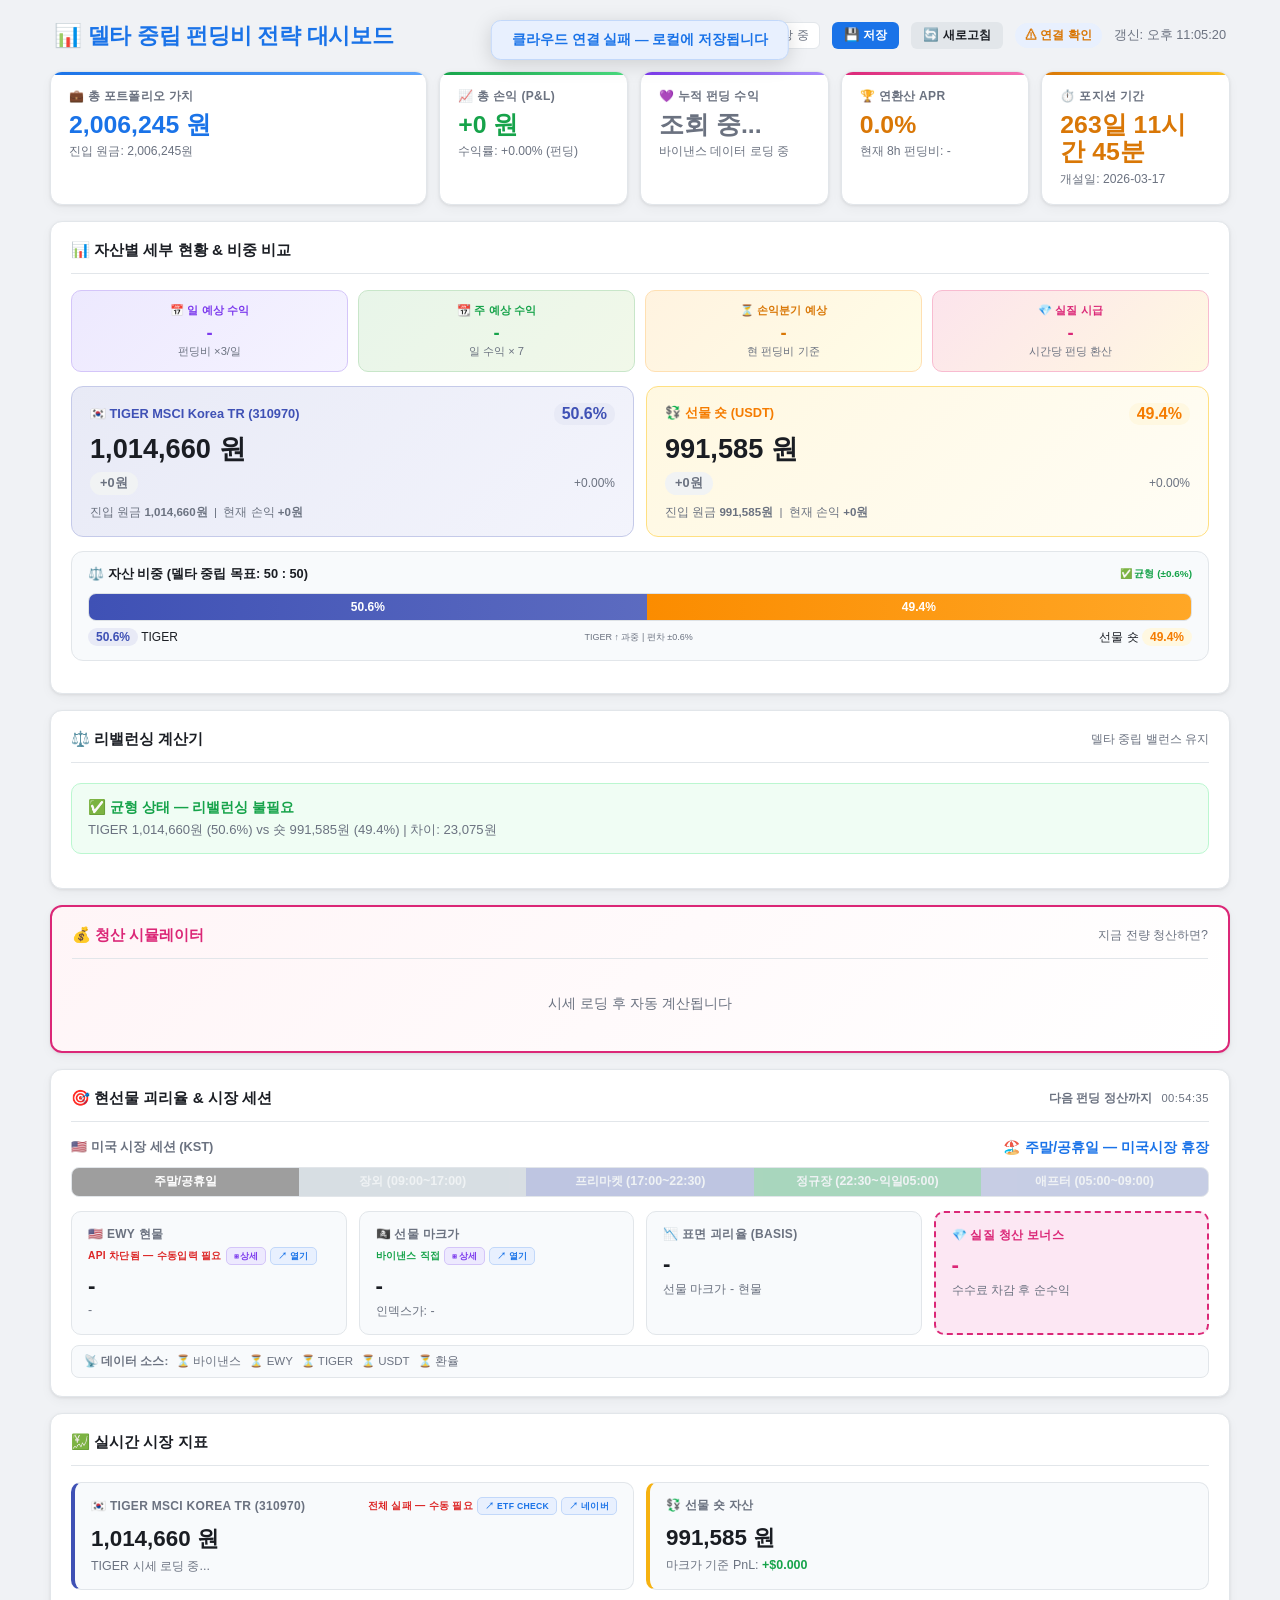
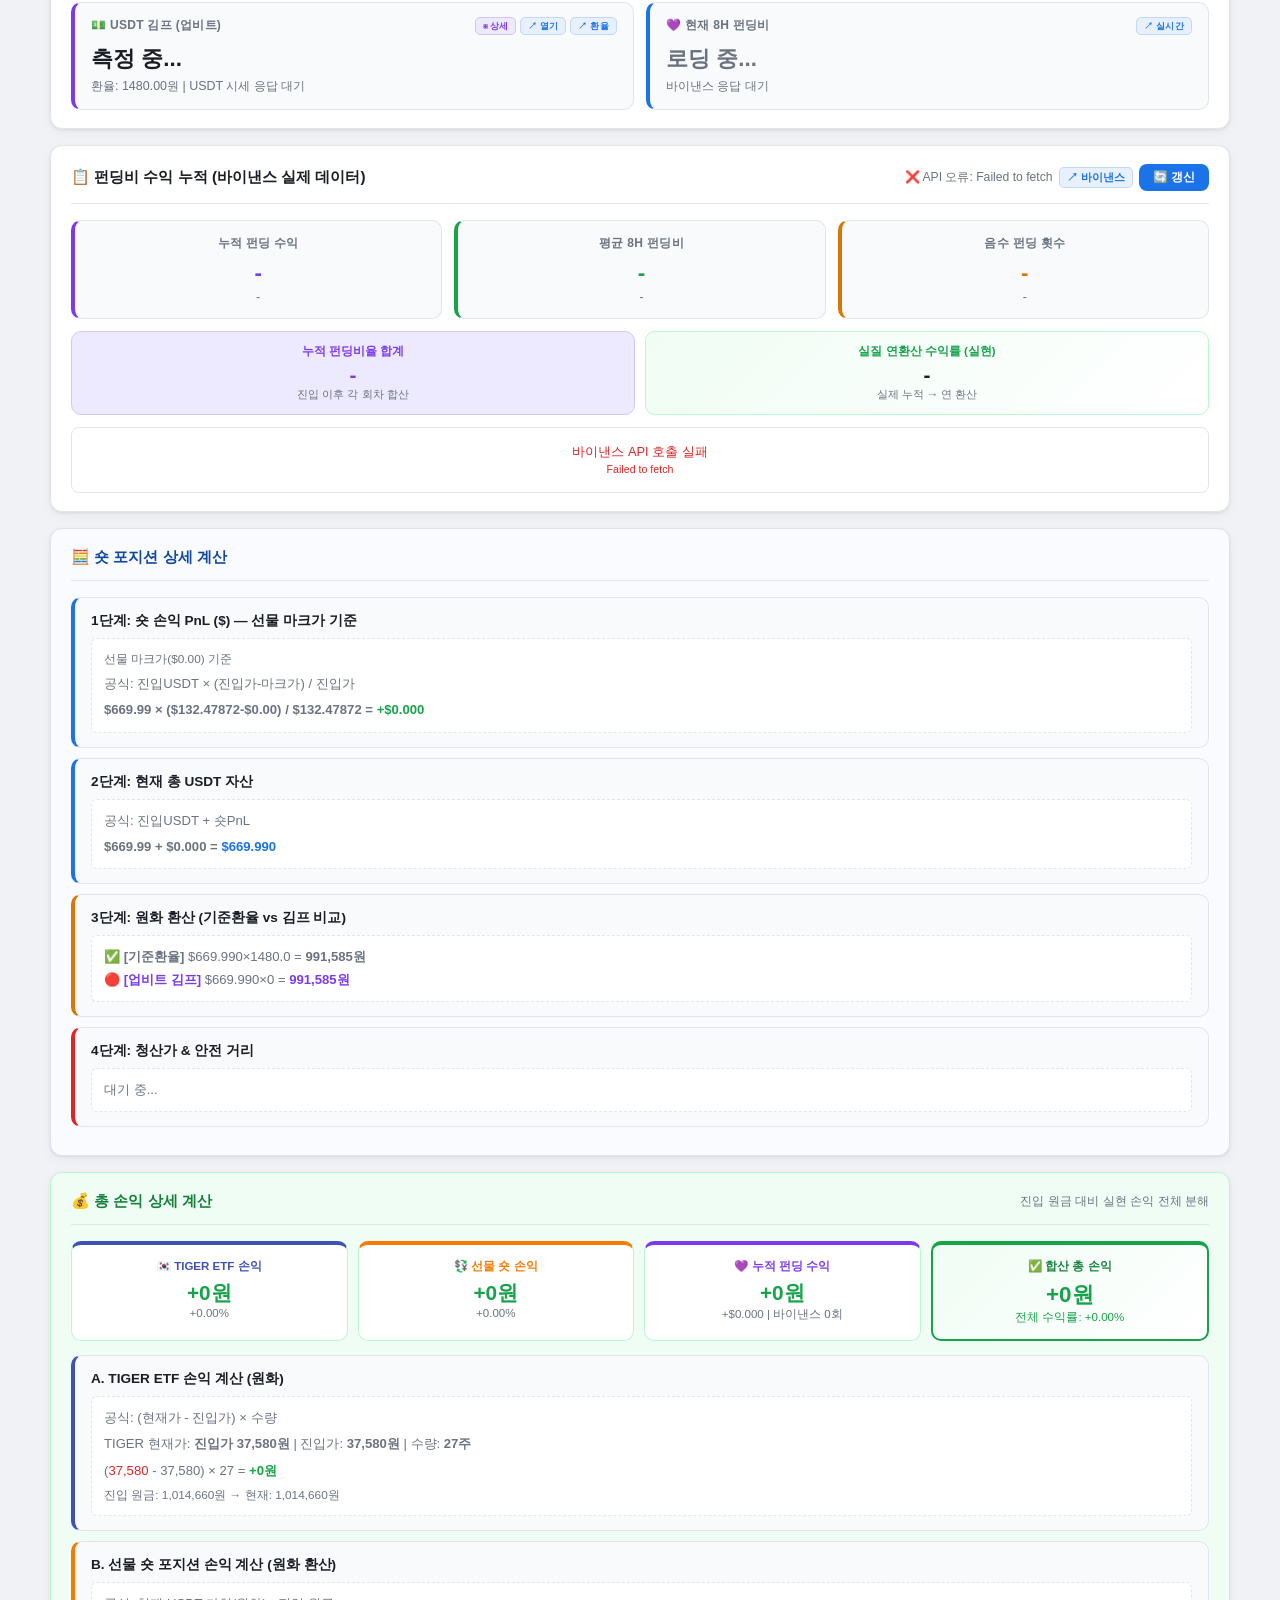
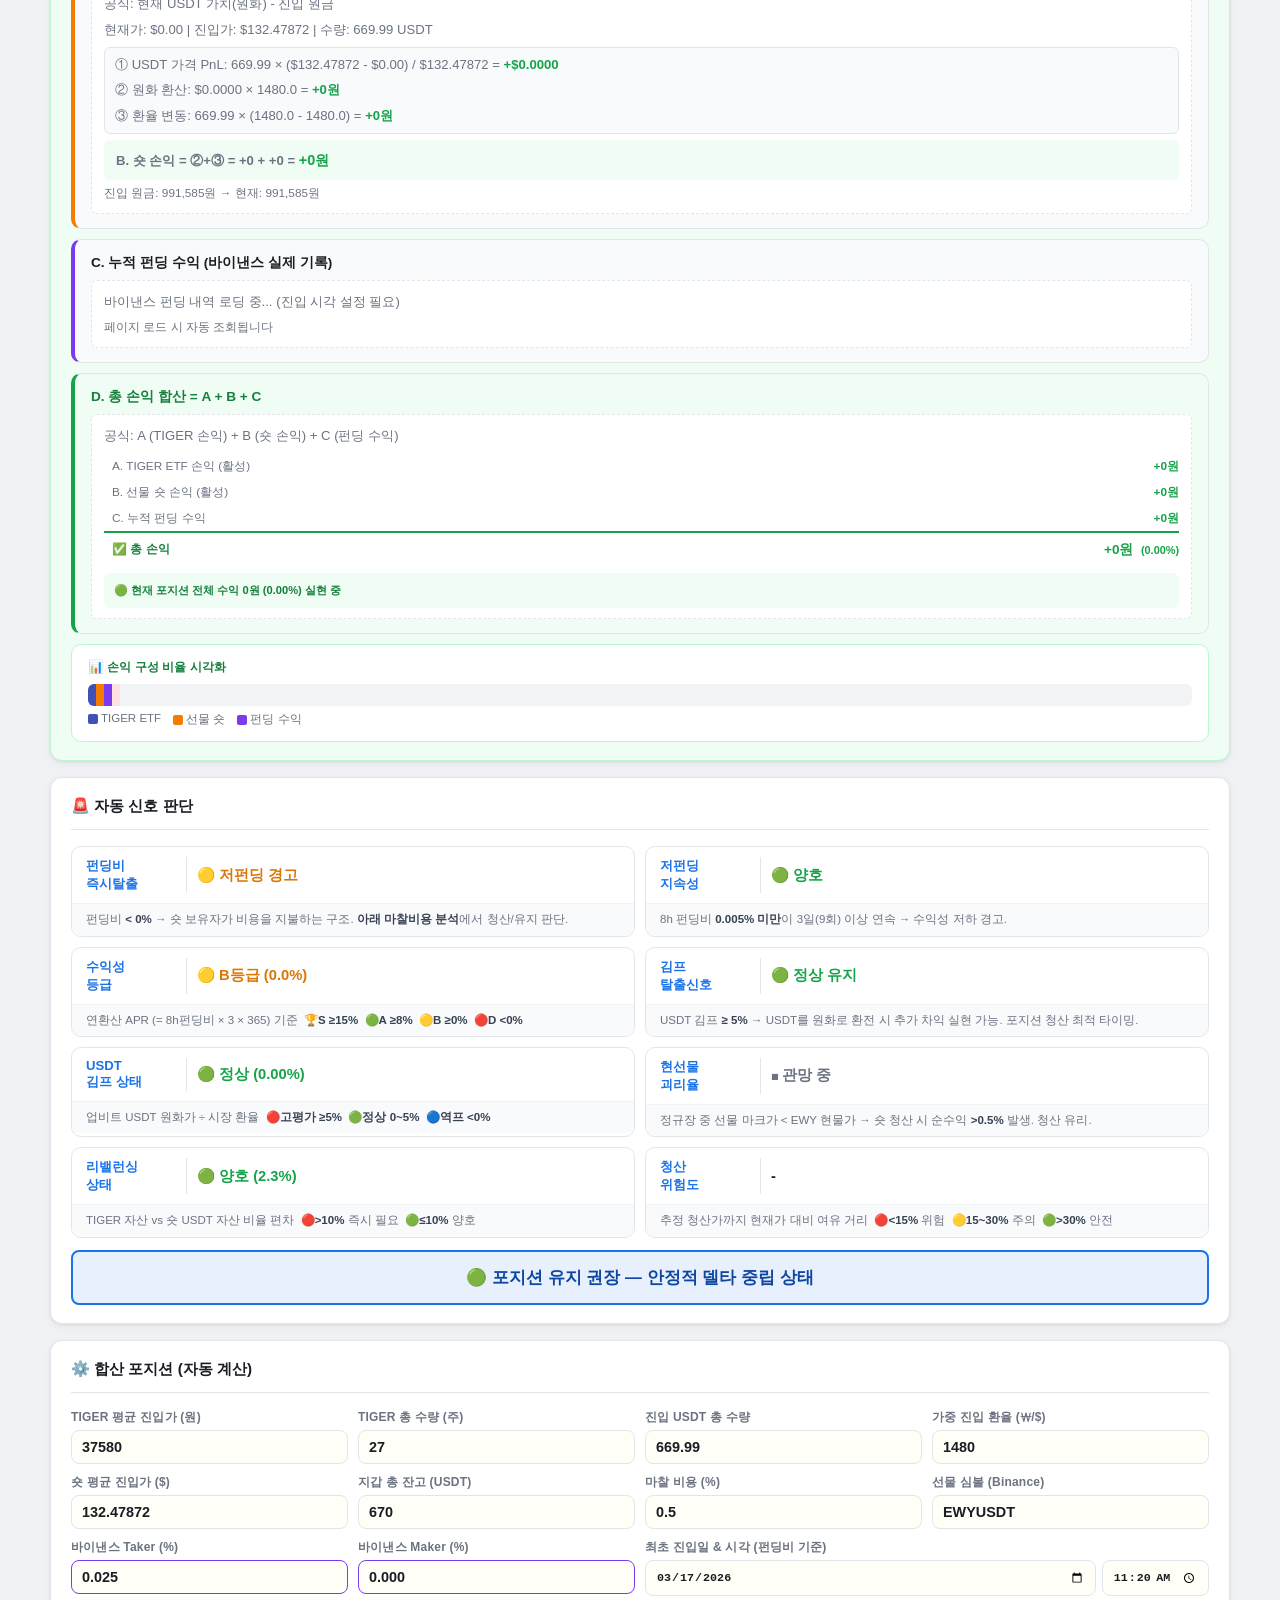
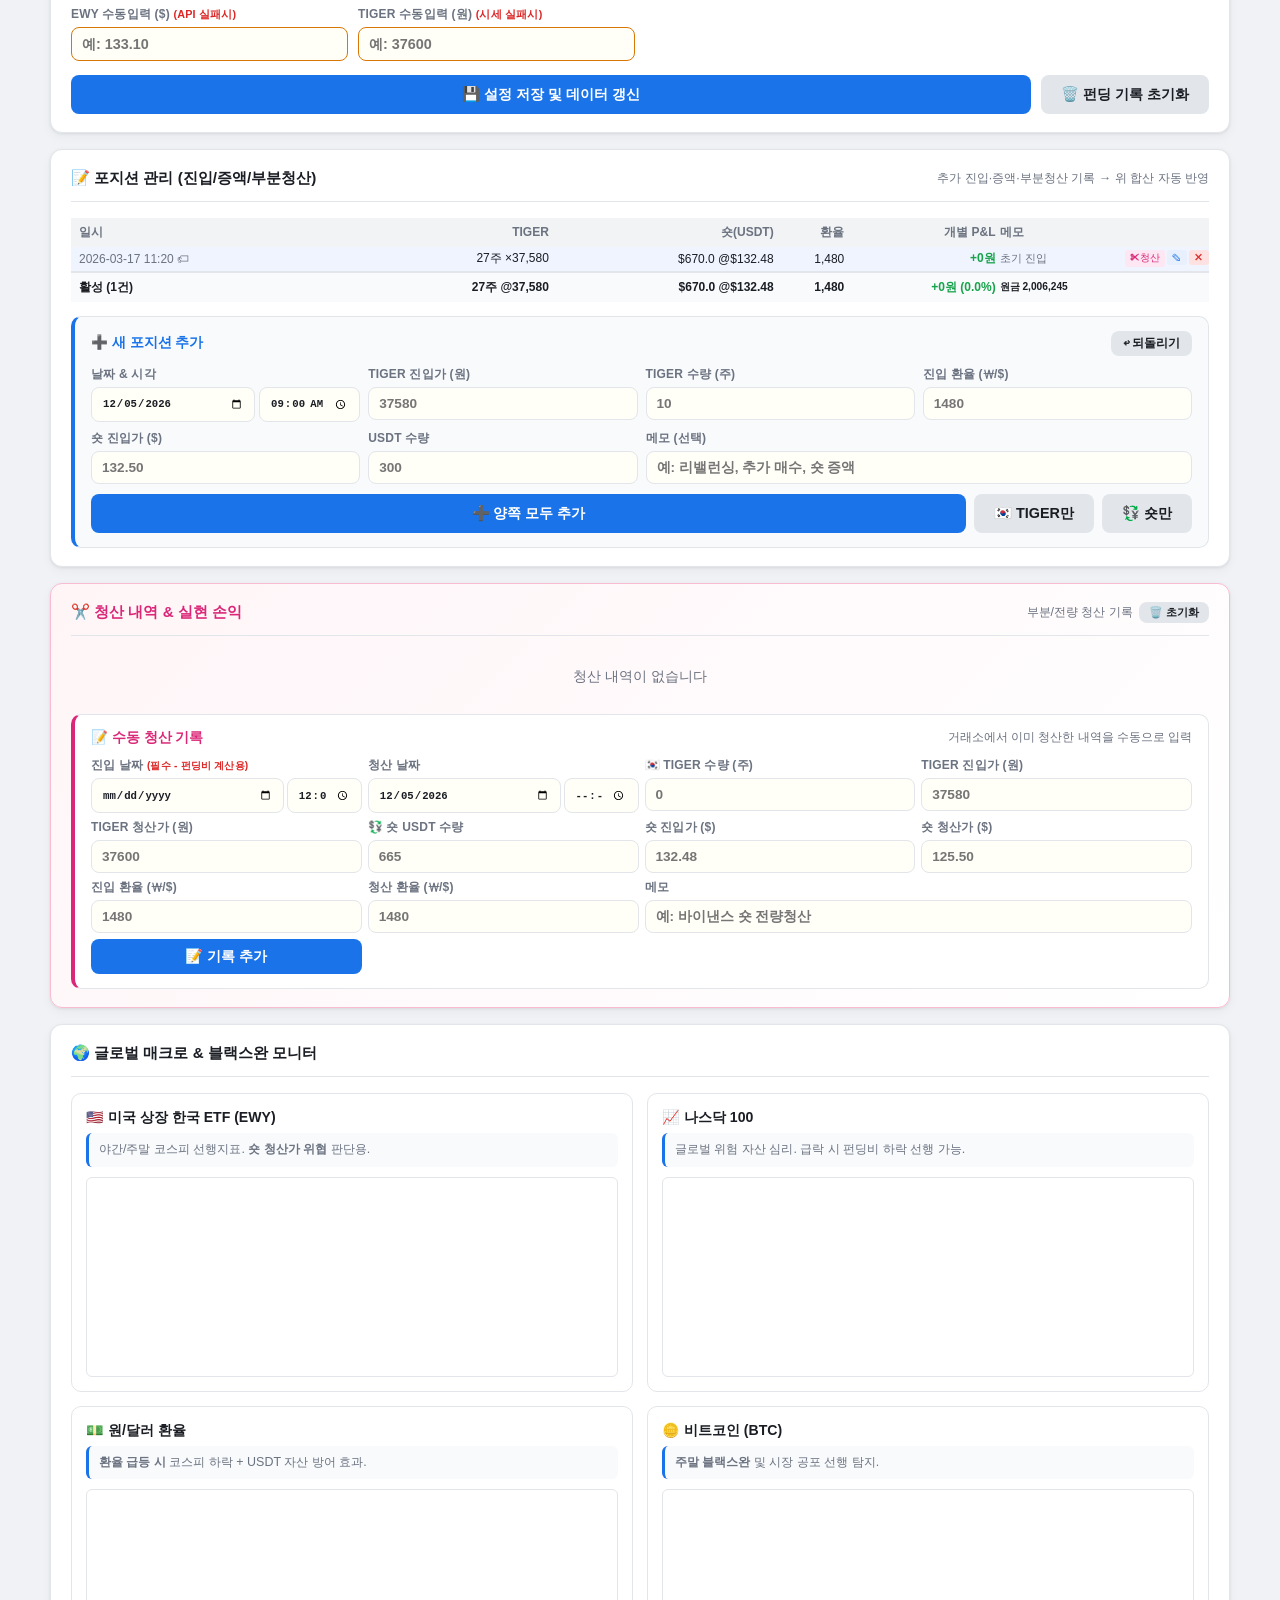
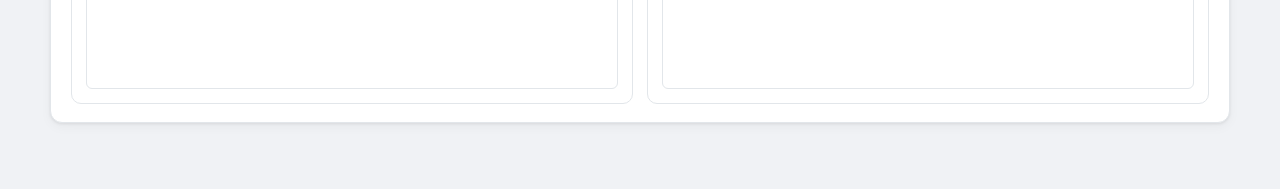
==== commit d727880a: "fix: 크로스 디바이스 동기화 안정성 개선 (v39.1) - CSS/JS에 캐시 버스팅 쿼리 파라미터 추가 (?v=39.1) - API fetch에 cache: no-store " ====
--- a/index.html
+++ b/index.html
@@ -3,8 +3,8 @@
 <head>
     <meta charset="UTF-8">
     <meta name="viewport" content="width=device-width, initial-scale=1.0">
-    <title>델타 중립 펀딩비 전략 대시보드 v39</title>
-    <link rel="stylesheet" href="css/dashboard.css">
+    <title>델타 중립 펀딩비 전략 대시보드 v39.1</title>
+    <link rel="stylesheet" href="css/dashboard.css?v=39.1">
 </head>
 <body>
 <div class="container">
@@ -748,6 +748,6 @@
 </div>
 
 <script type="text/javascript" src="https://s3.tradingview.com/tv.js"></script>
-<script src="js/app.js"></script>
+<script src="js/app.js?v=39.1"></script>
 </body>
 </html>
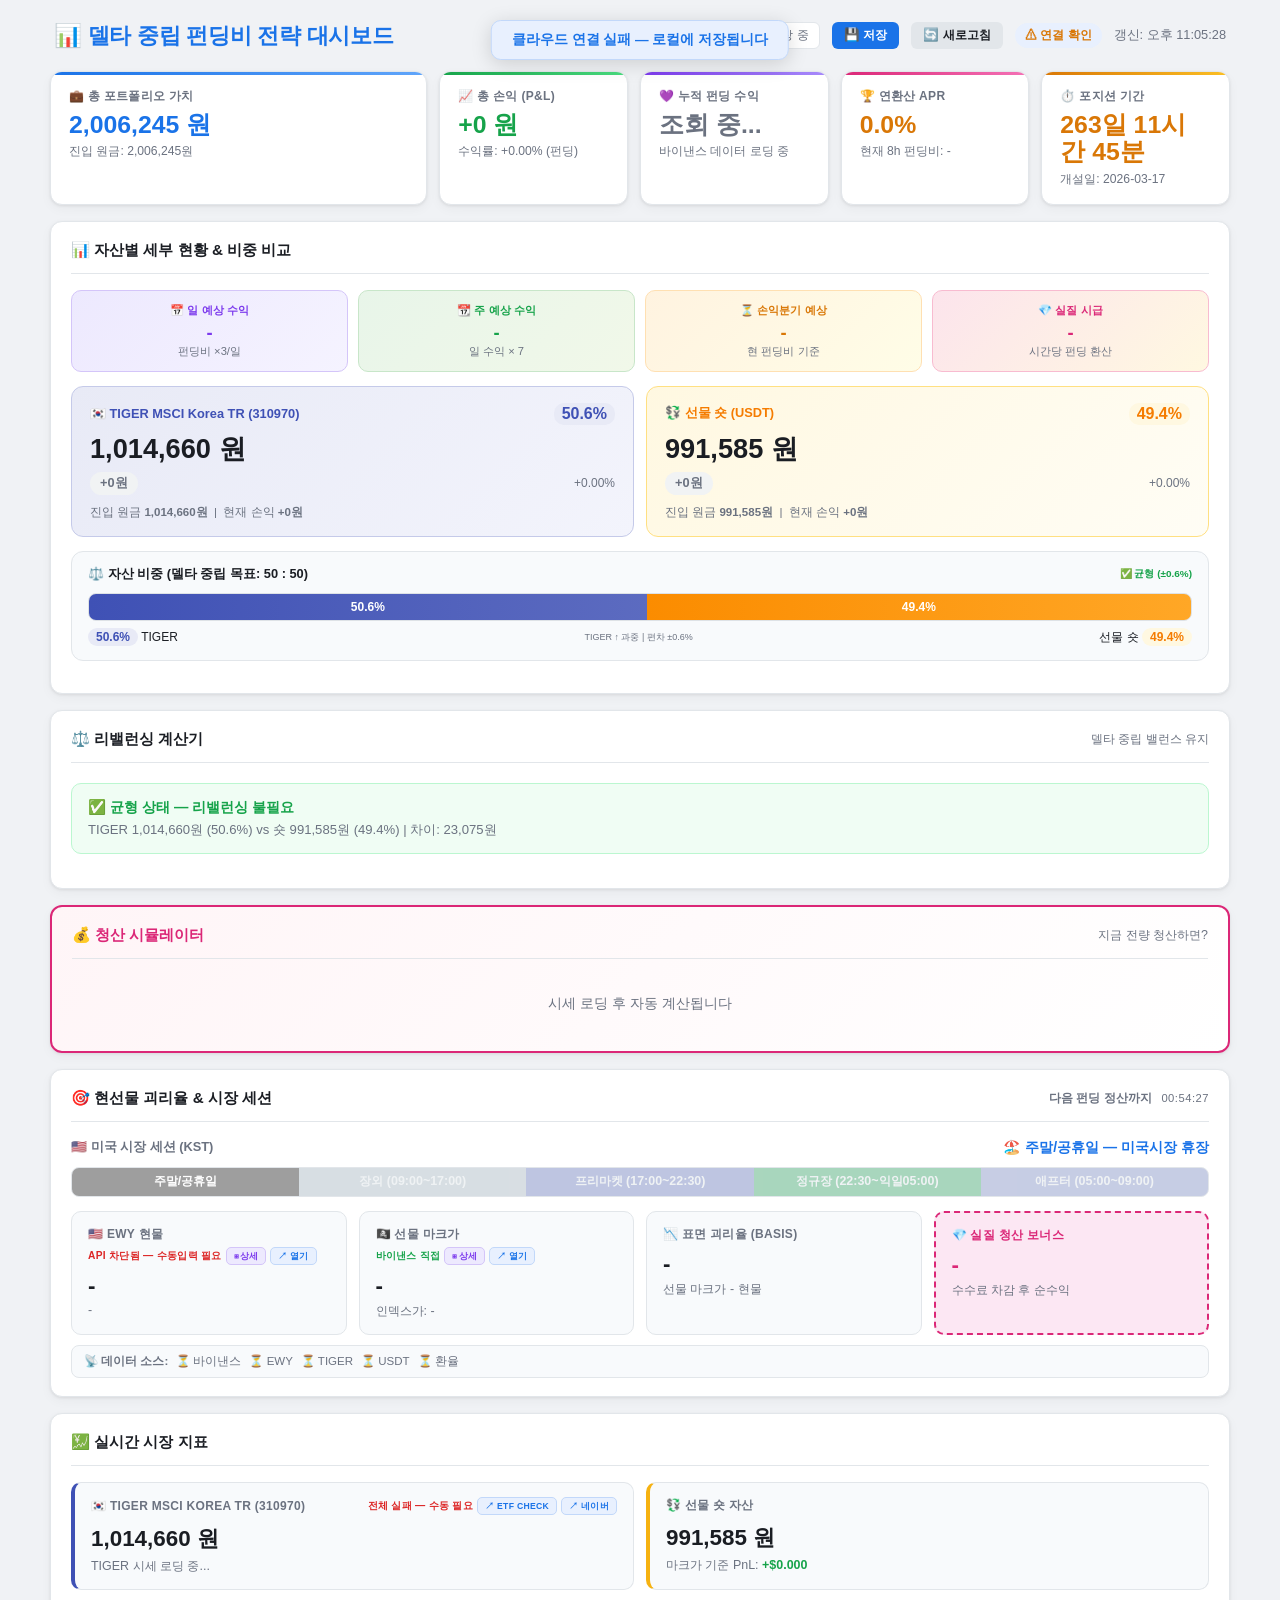
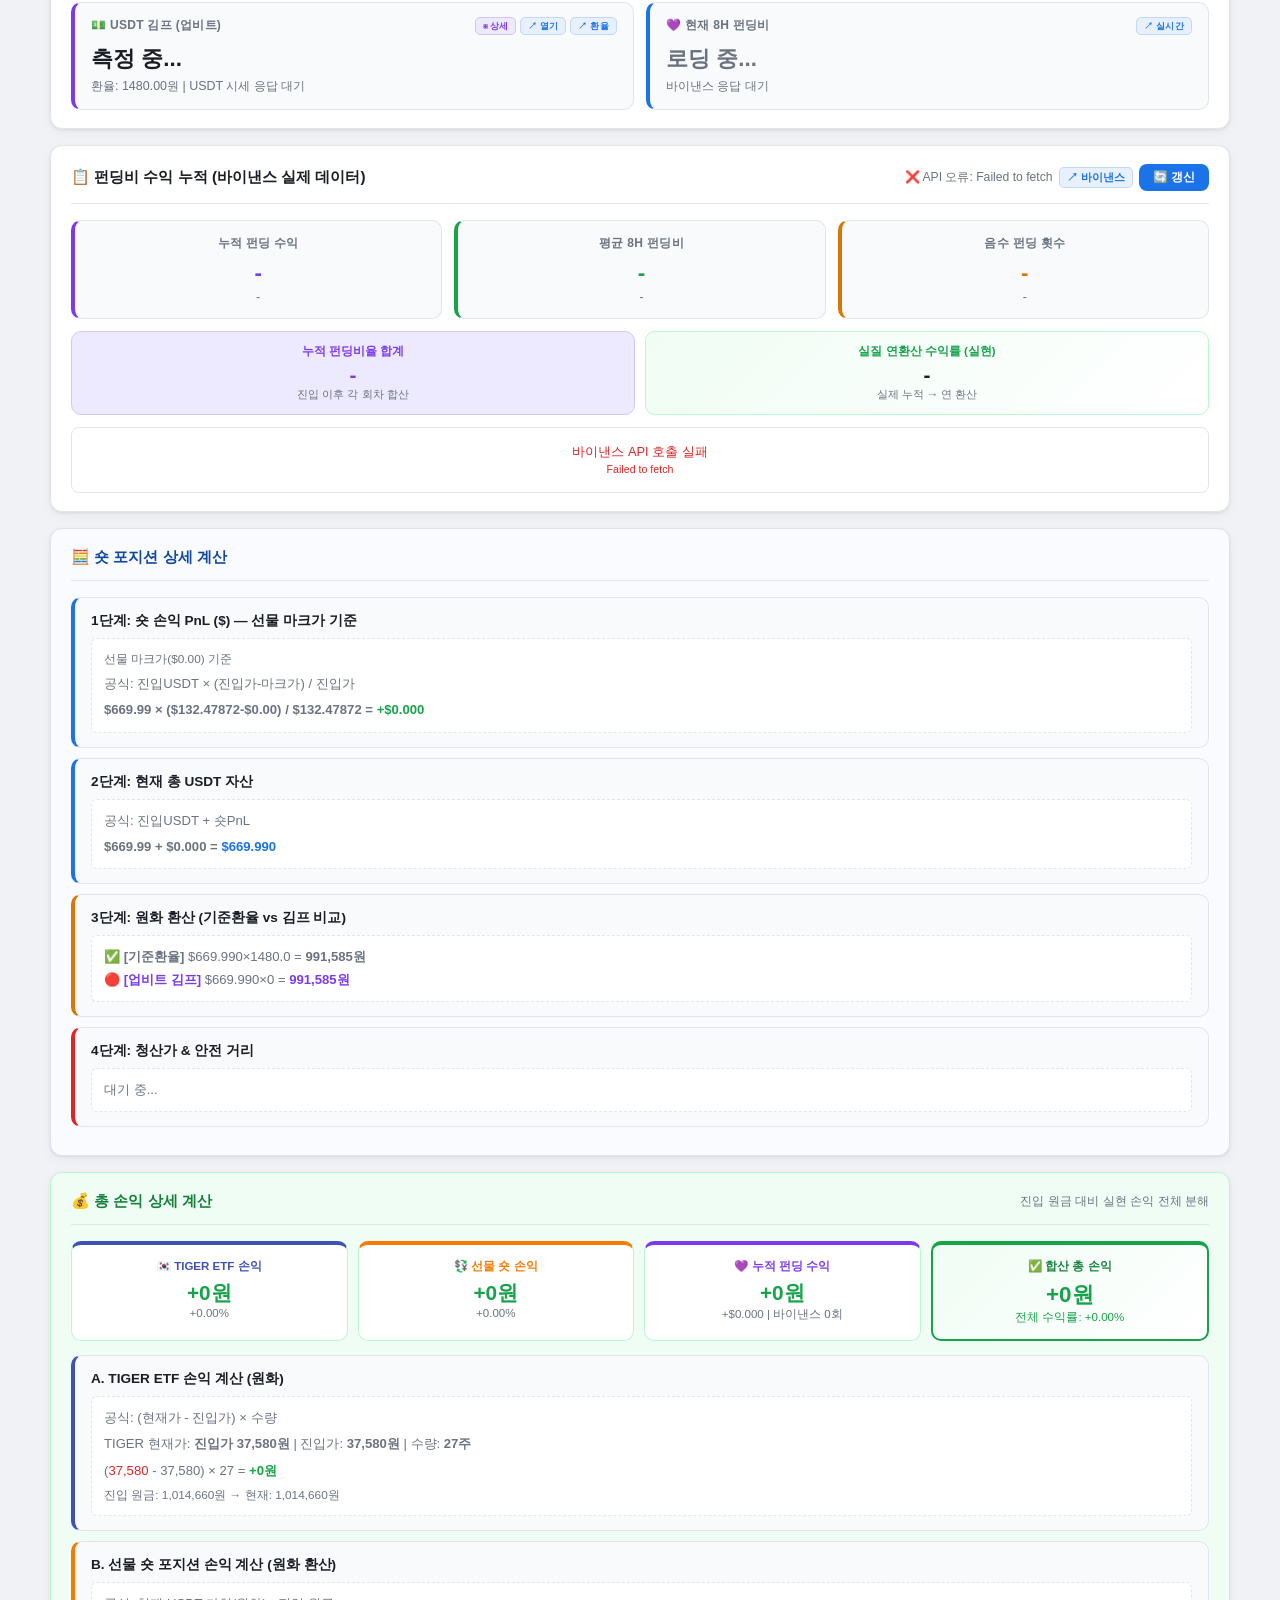
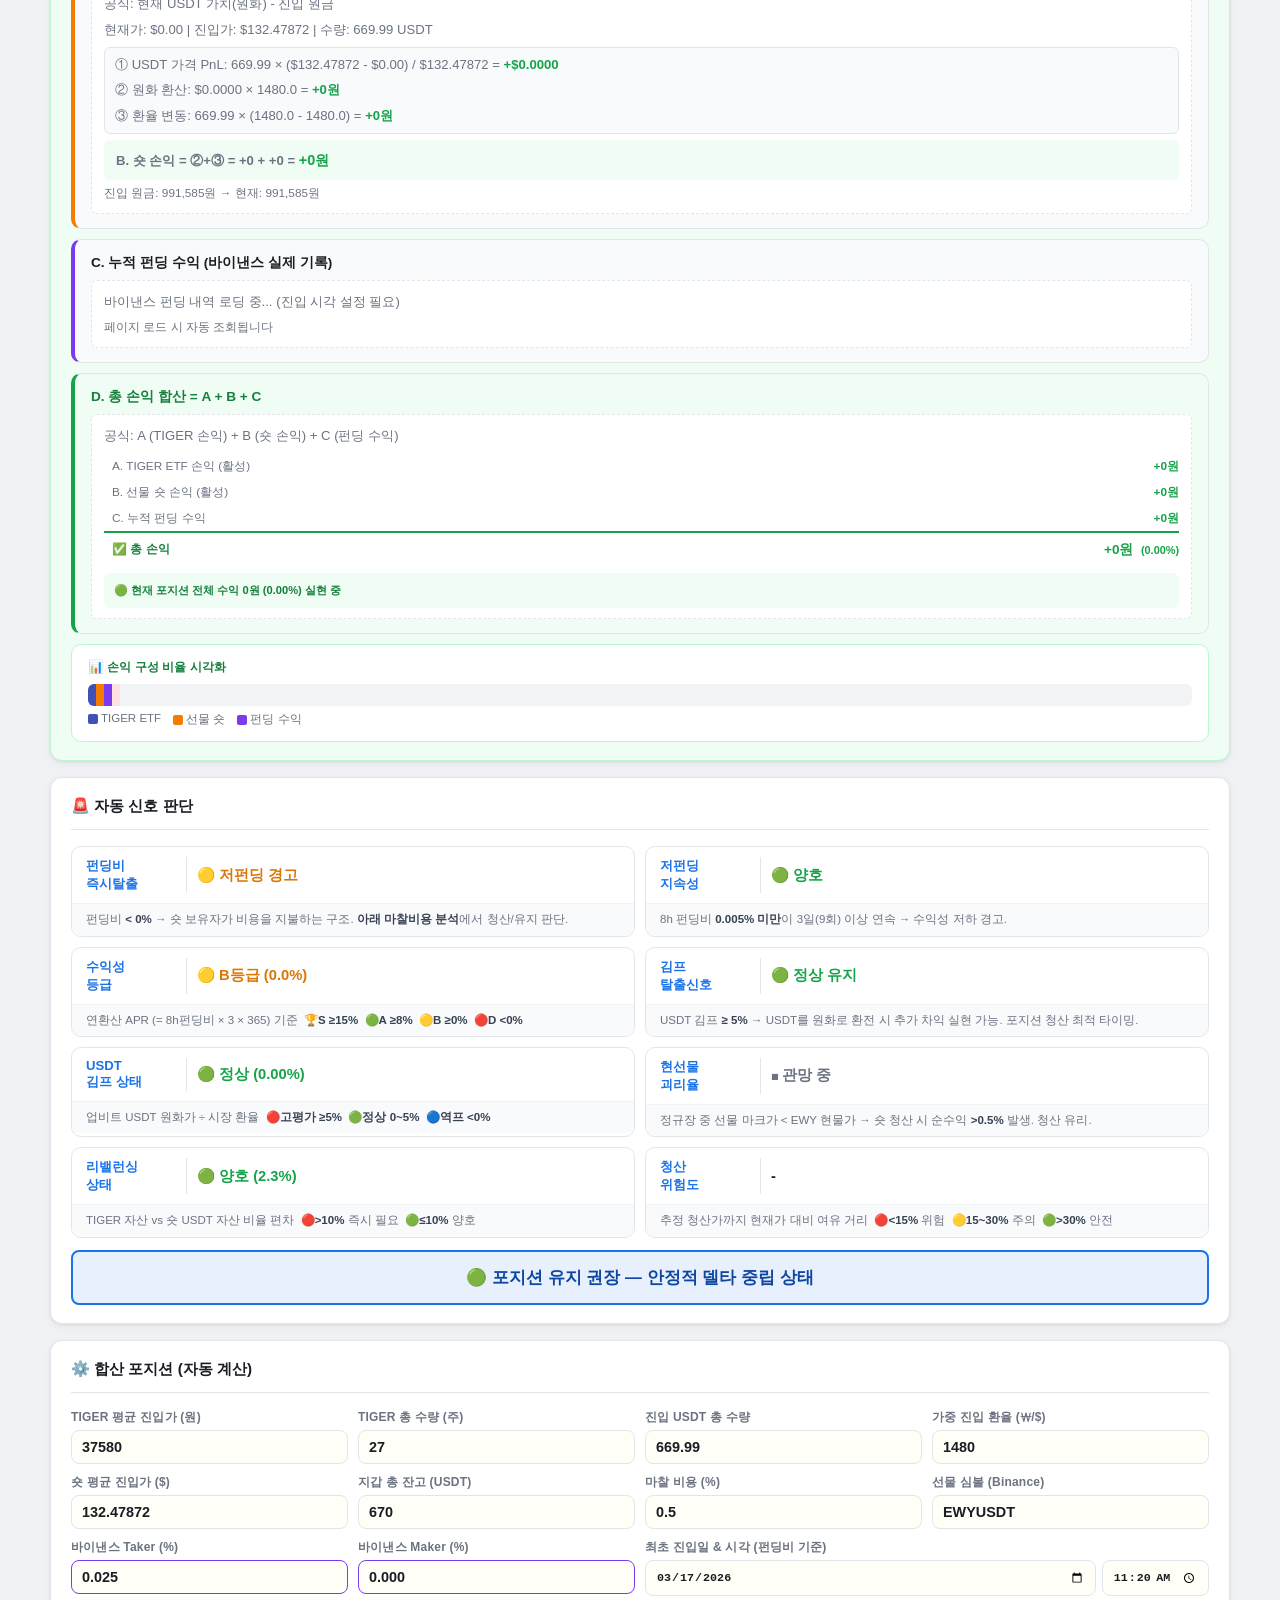
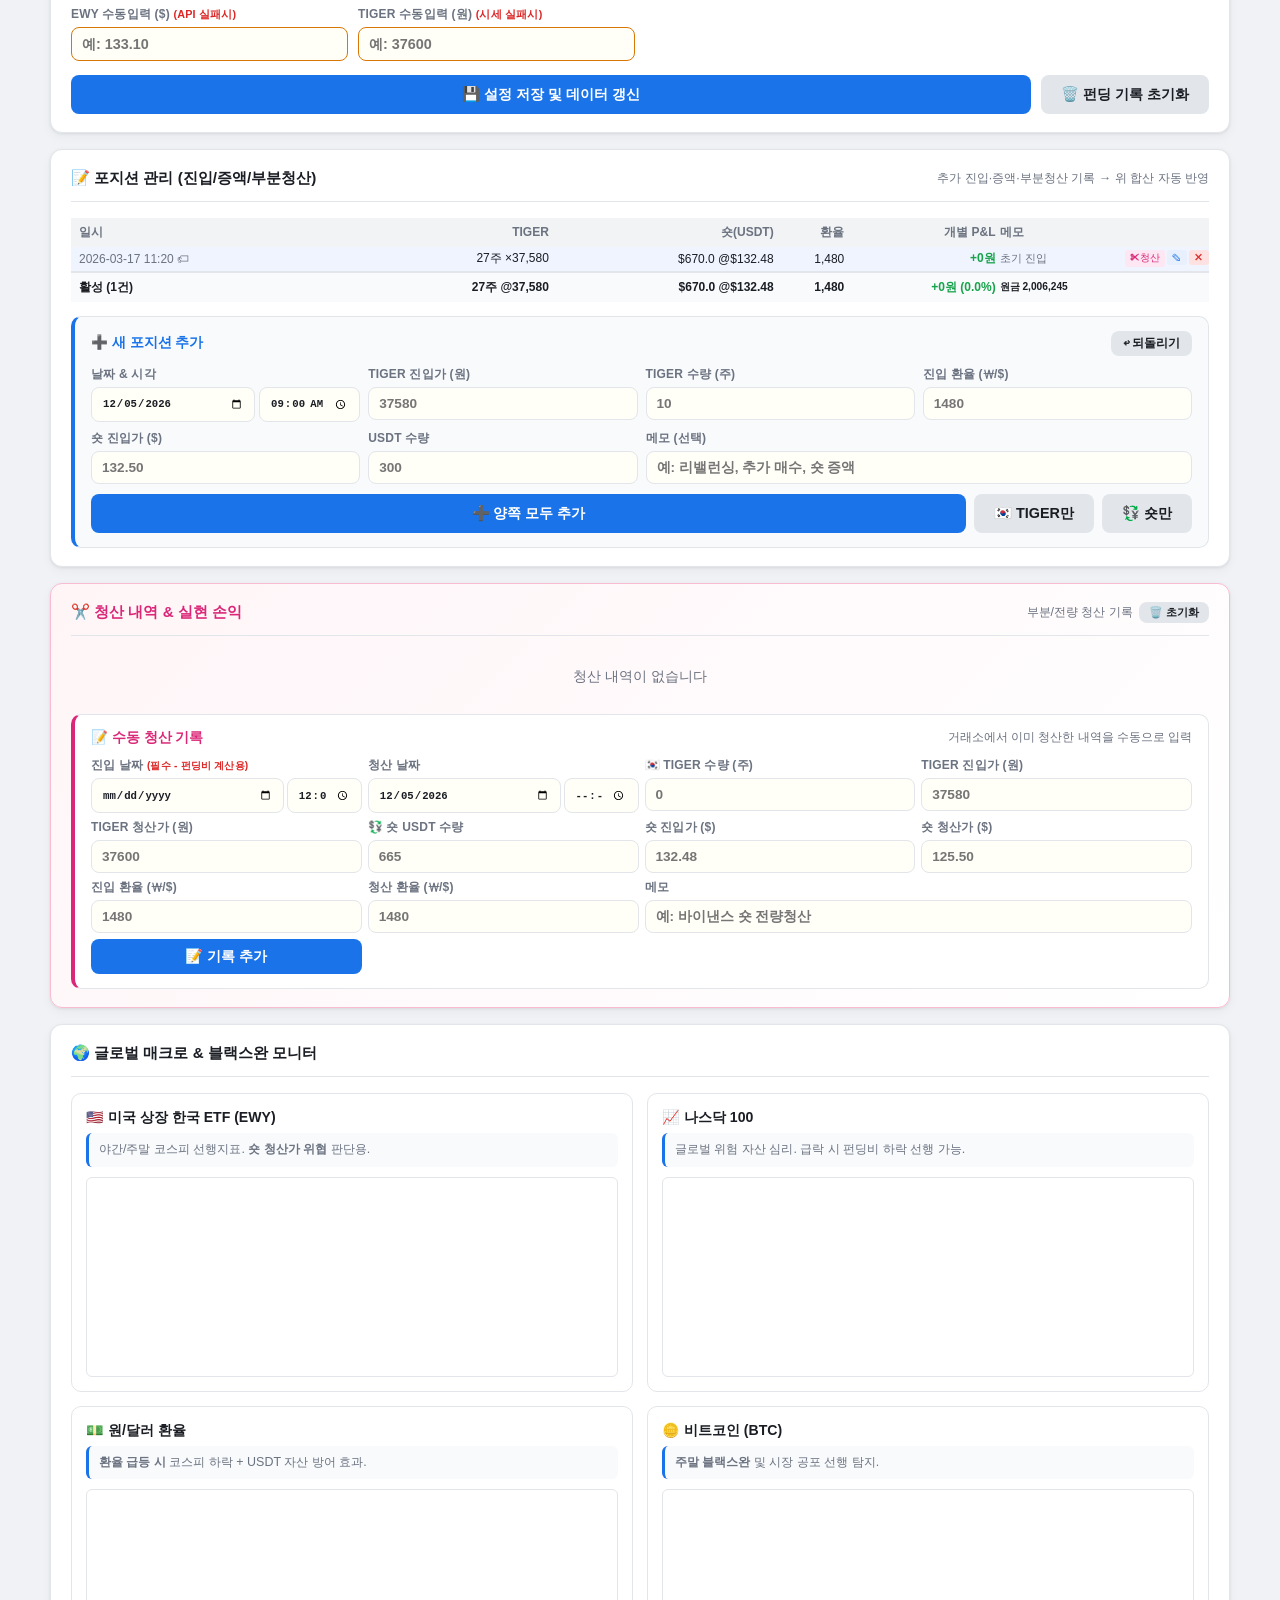
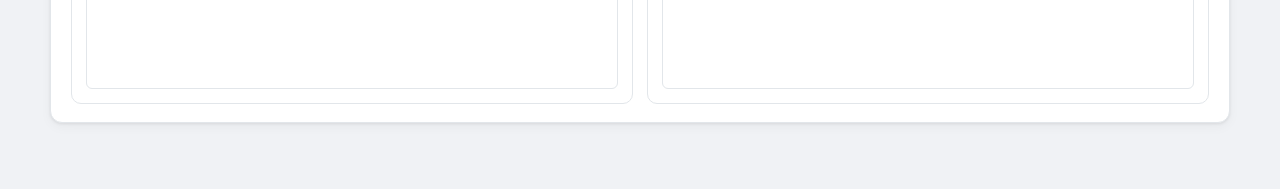
==== commit 424dbbb1: "fix: 동기화 링크 재방문 시 pull 누락 및 타임스탬프 누락 수정 - checkSyncFromURL: 같은 sync ID라도 항상 force pull (핵심 버그) - aut" ====
--- a/index.html
+++ b/index.html
@@ -4,7 +4,7 @@
     <meta charset="UTF-8">
     <meta name="viewport" content="width=device-width, initial-scale=1.0">
     <title>델타 중립 펀딩비 전략 대시보드 v39.1</title>
-    <link rel="stylesheet" href="css/dashboard.css?v=39.1">
+    <link rel="stylesheet" href="css/dashboard.css?v=39.2">
 </head>
 <body>
 <div class="container">
@@ -748,6 +748,6 @@
 </div>
 
 <script type="text/javascript" src="https://s3.tradingview.com/tv.js"></script>
-<script src="js/app.js?v=39.1"></script>
+<script src="js/app.js?v=39.2"></script>
 </body>
 </html>
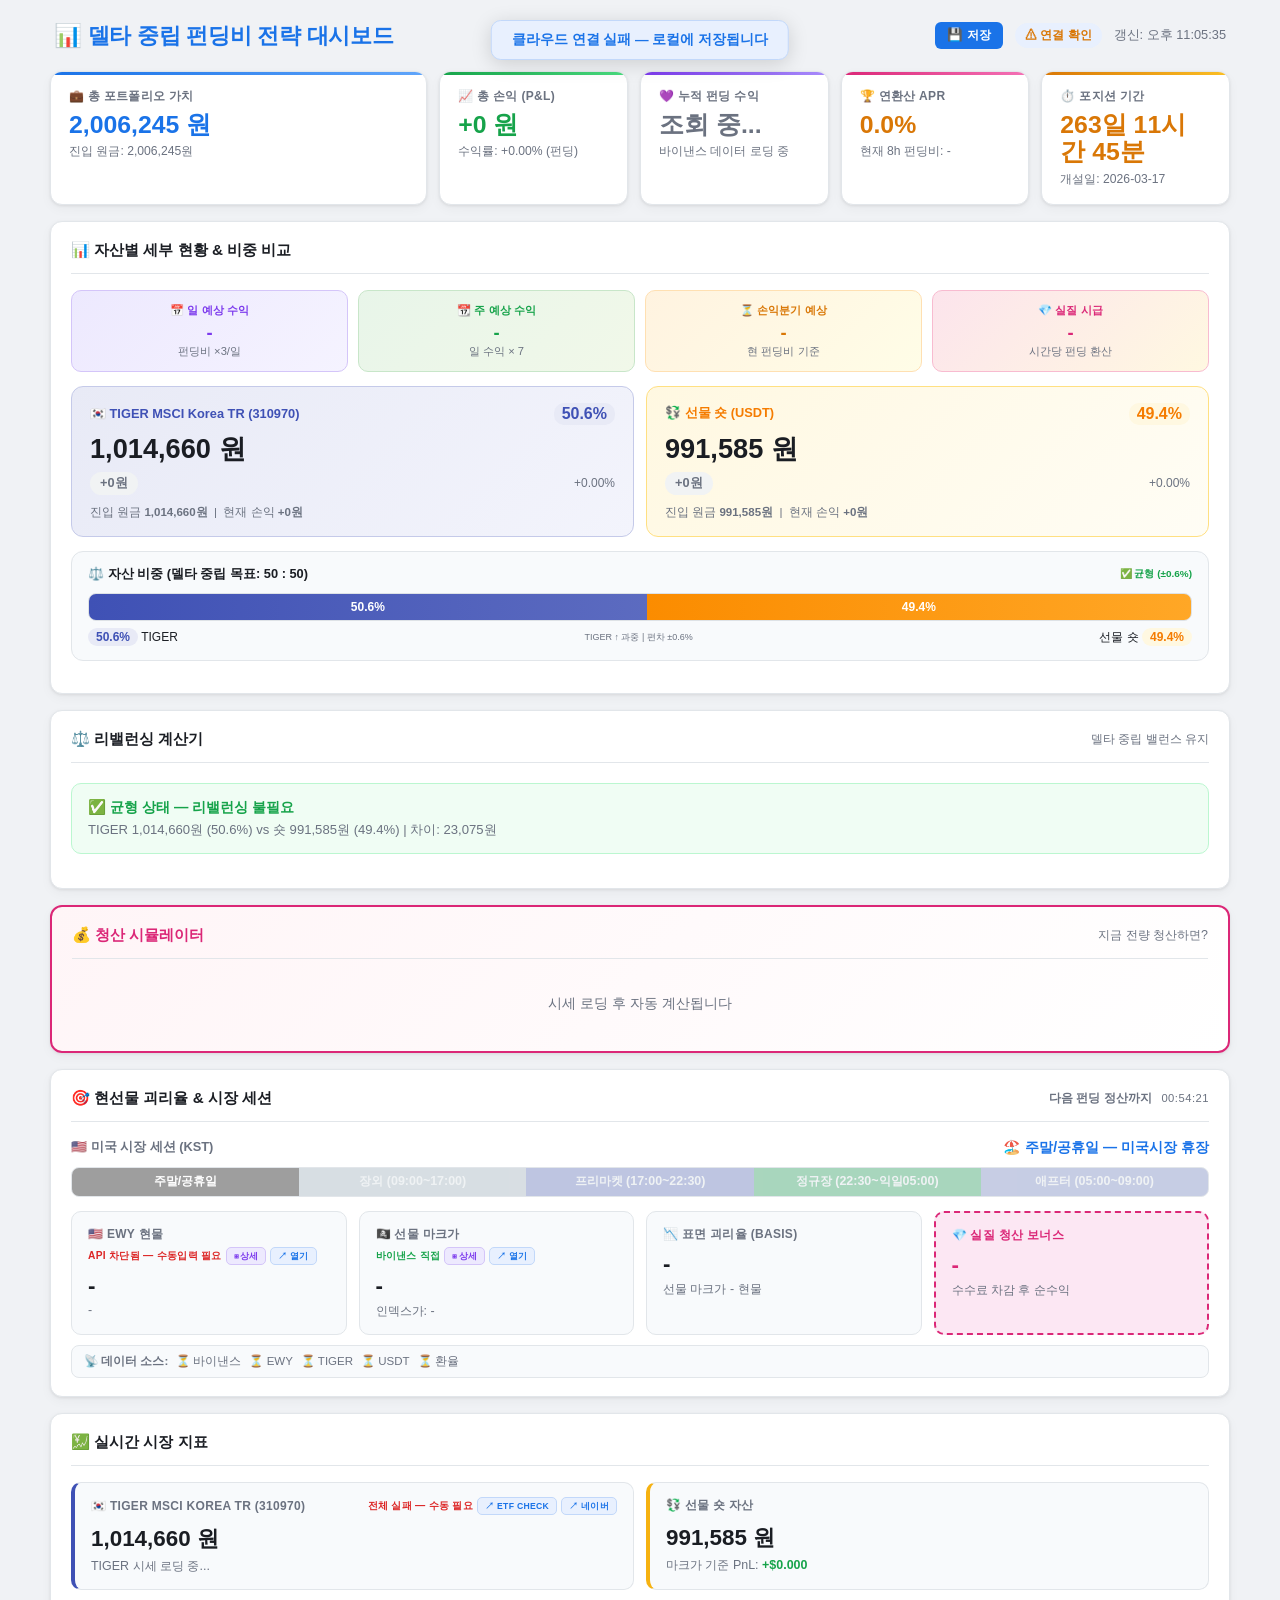
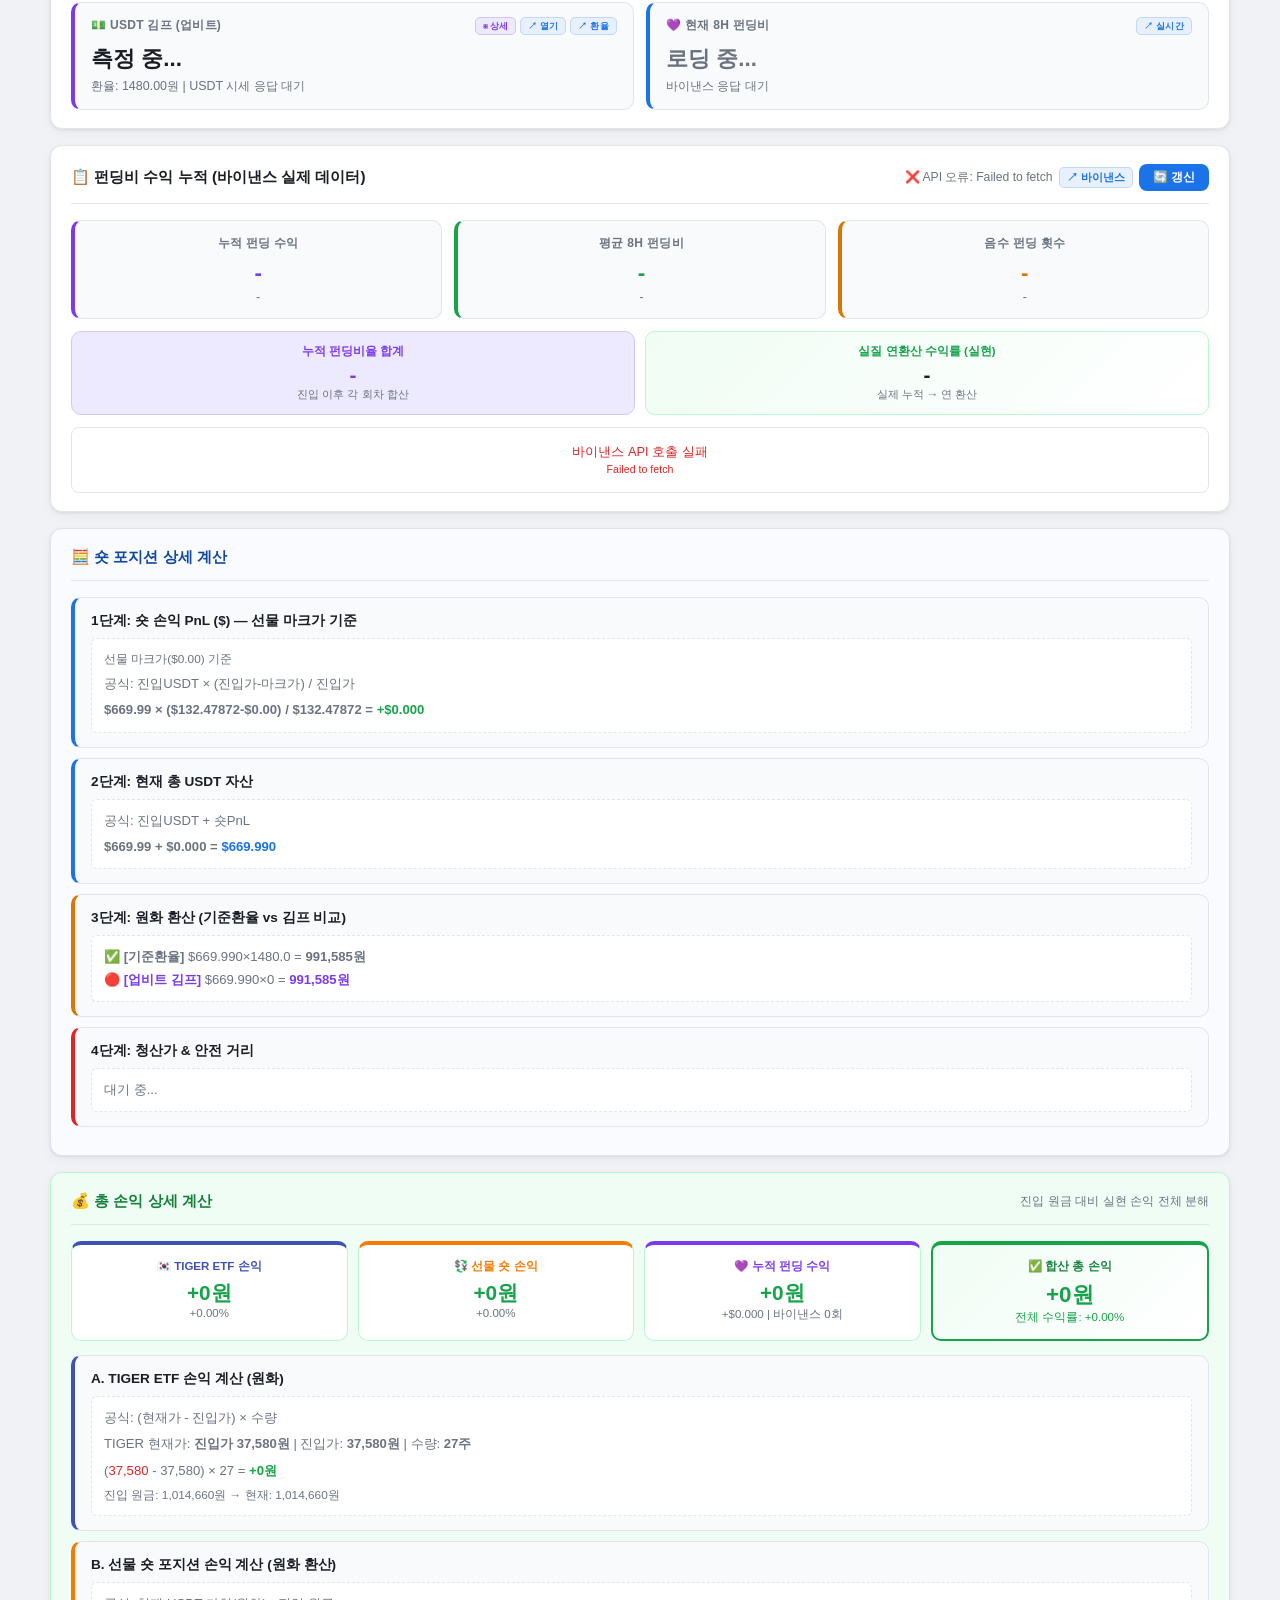
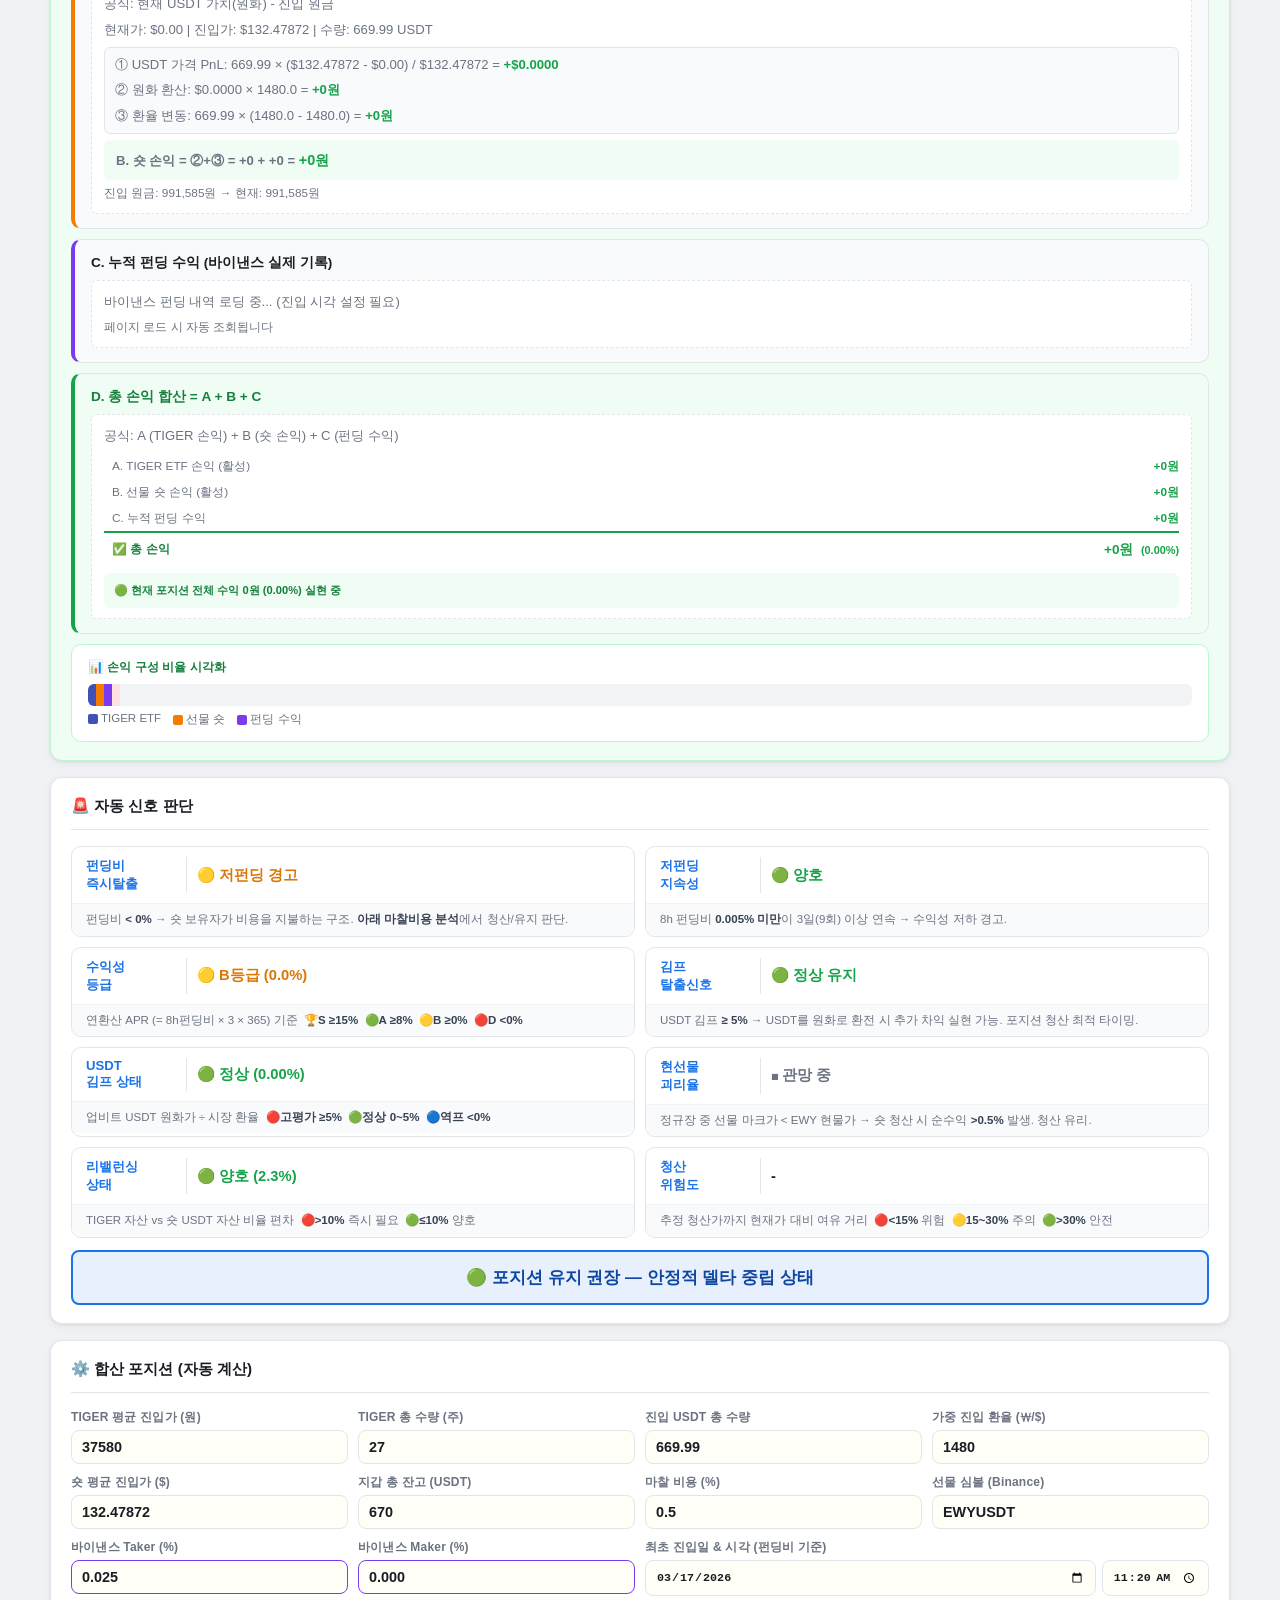
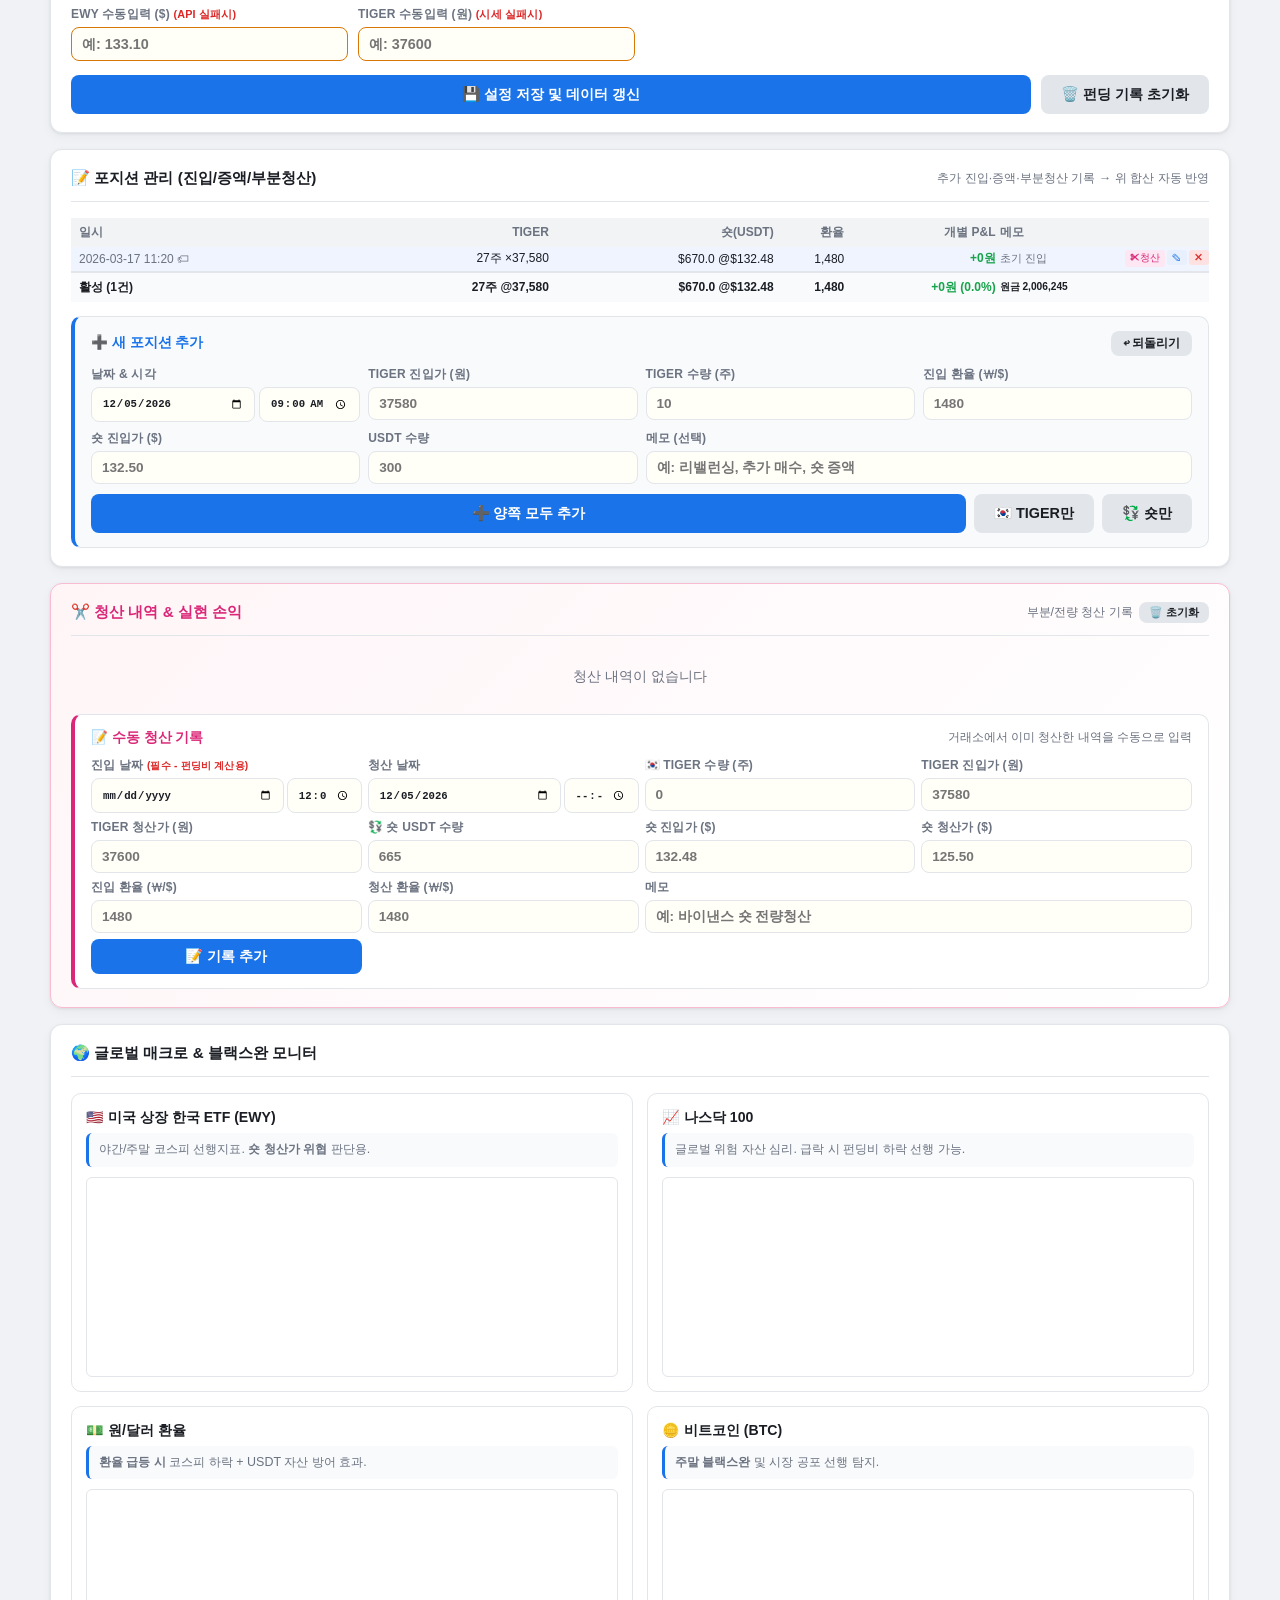
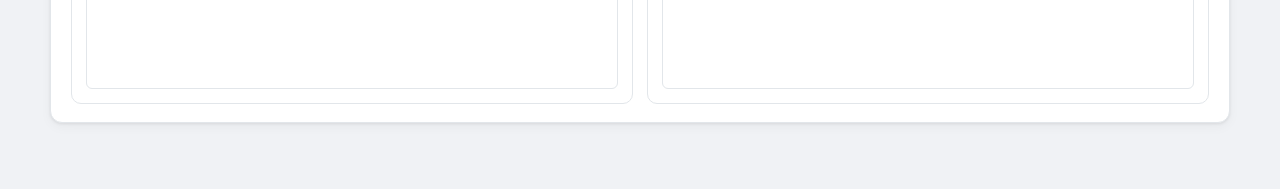
==== commit b1bdc8d1: "refactor: 동기화 단순화 — 저장 버튼만 클라우드 push, 자동 push 제거 (v39.2) - 헤더 버튼 4개 → "저장" 1개로 통합 - autoCloudPush 제거" ====
--- a/index.html
+++ b/index.html
@@ -3,8 +3,8 @@
 <head>
     <meta charset="UTF-8">
     <meta name="viewport" content="width=device-width, initial-scale=1.0">
-    <title>델타 중립 펀딩비 전략 대시보드 v39.1</title>
-    <link rel="stylesheet" href="css/dashboard.css?v=39.2">
+    <title>델타 중립 펀딩비 전략 대시보드 v39.2</title>
+    <link rel="stylesheet" href="css/dashboard.css?v=39.3">
 </head>
 <body>
 <div class="container">
@@ -15,13 +15,7 @@
     <div class="header">
         <h1>📊 델타 중립 펀딩비 전략 대시보드</h1>
         <div class="header-meta">
-            <div class="sync-indicator" id="header_sync" onclick="smartSync()" title="클릭하여 동기화">
-                <span class="sync-dot" id="sync_dot"></span>
-                <span id="sync_label">로컬</span>
-            </div>
-            <button id="btn_sync_link" class="btn btn-secondary" onclick="copySyncLink()" style="padding:5px 12px;font-size:0.78em;border-radius:6px;display:none;" title="다른 기기에서 이 링크로 접속하면 자동 동기화">📋 동기화 링크</button>
             <button class="btn btn-primary" id="btn_header_save" onclick="headerSave()" style="padding:5px 12px;font-size:0.78em;border-radius:6px;">💾 저장</button>
-            <button class="btn btn-secondary" onclick="fetchData();fetchFundingHistory();" style="padding:5px 12px;font-size:0.78em;border-radius:6px;">🔄 새로고침</button>
             <span id="live_badge" class="badge">대기 중</span>
             <span id="last_update">-</span>
         </div>
@@ -748,6 +742,6 @@
 </div>
 
 <script type="text/javascript" src="https://s3.tradingview.com/tv.js"></script>
-<script src="js/app.js?v=39.2"></script>
+<script src="js/app.js?v=39.3"></script>
 </body>
 </html>
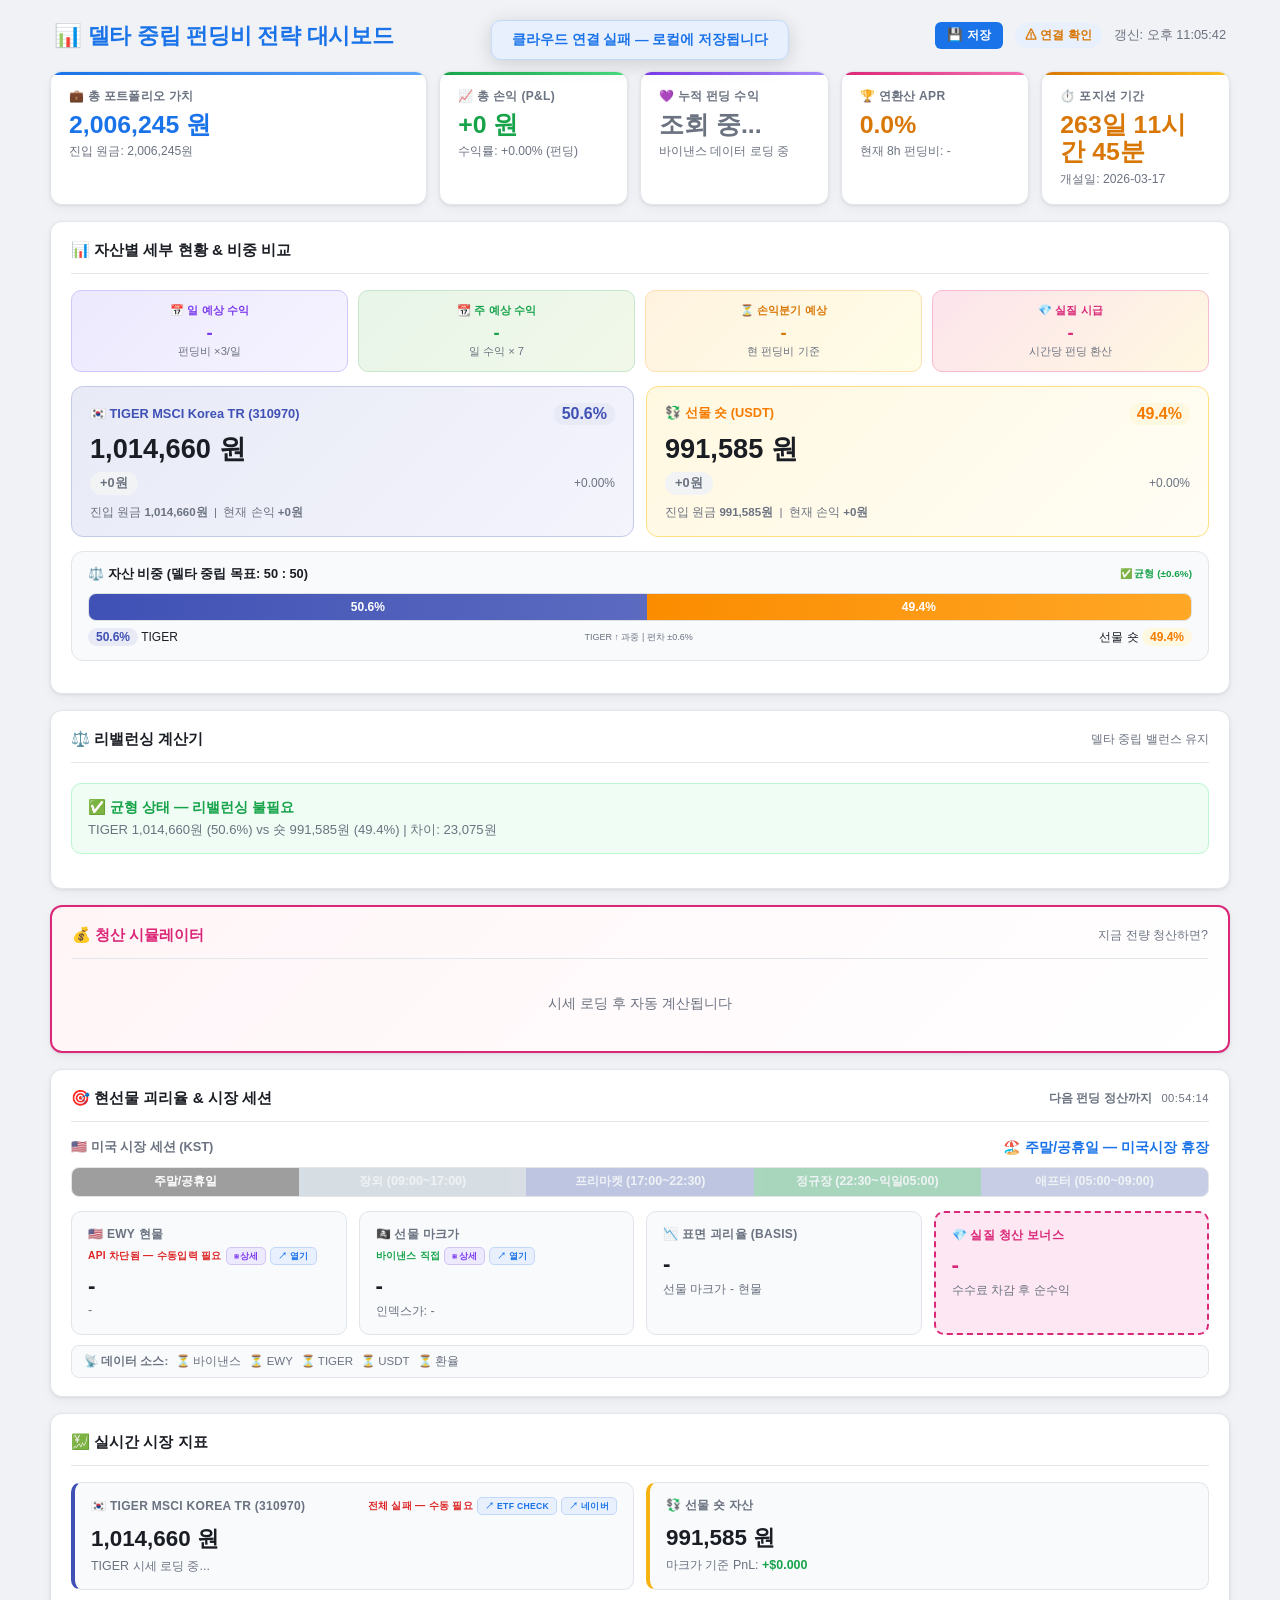
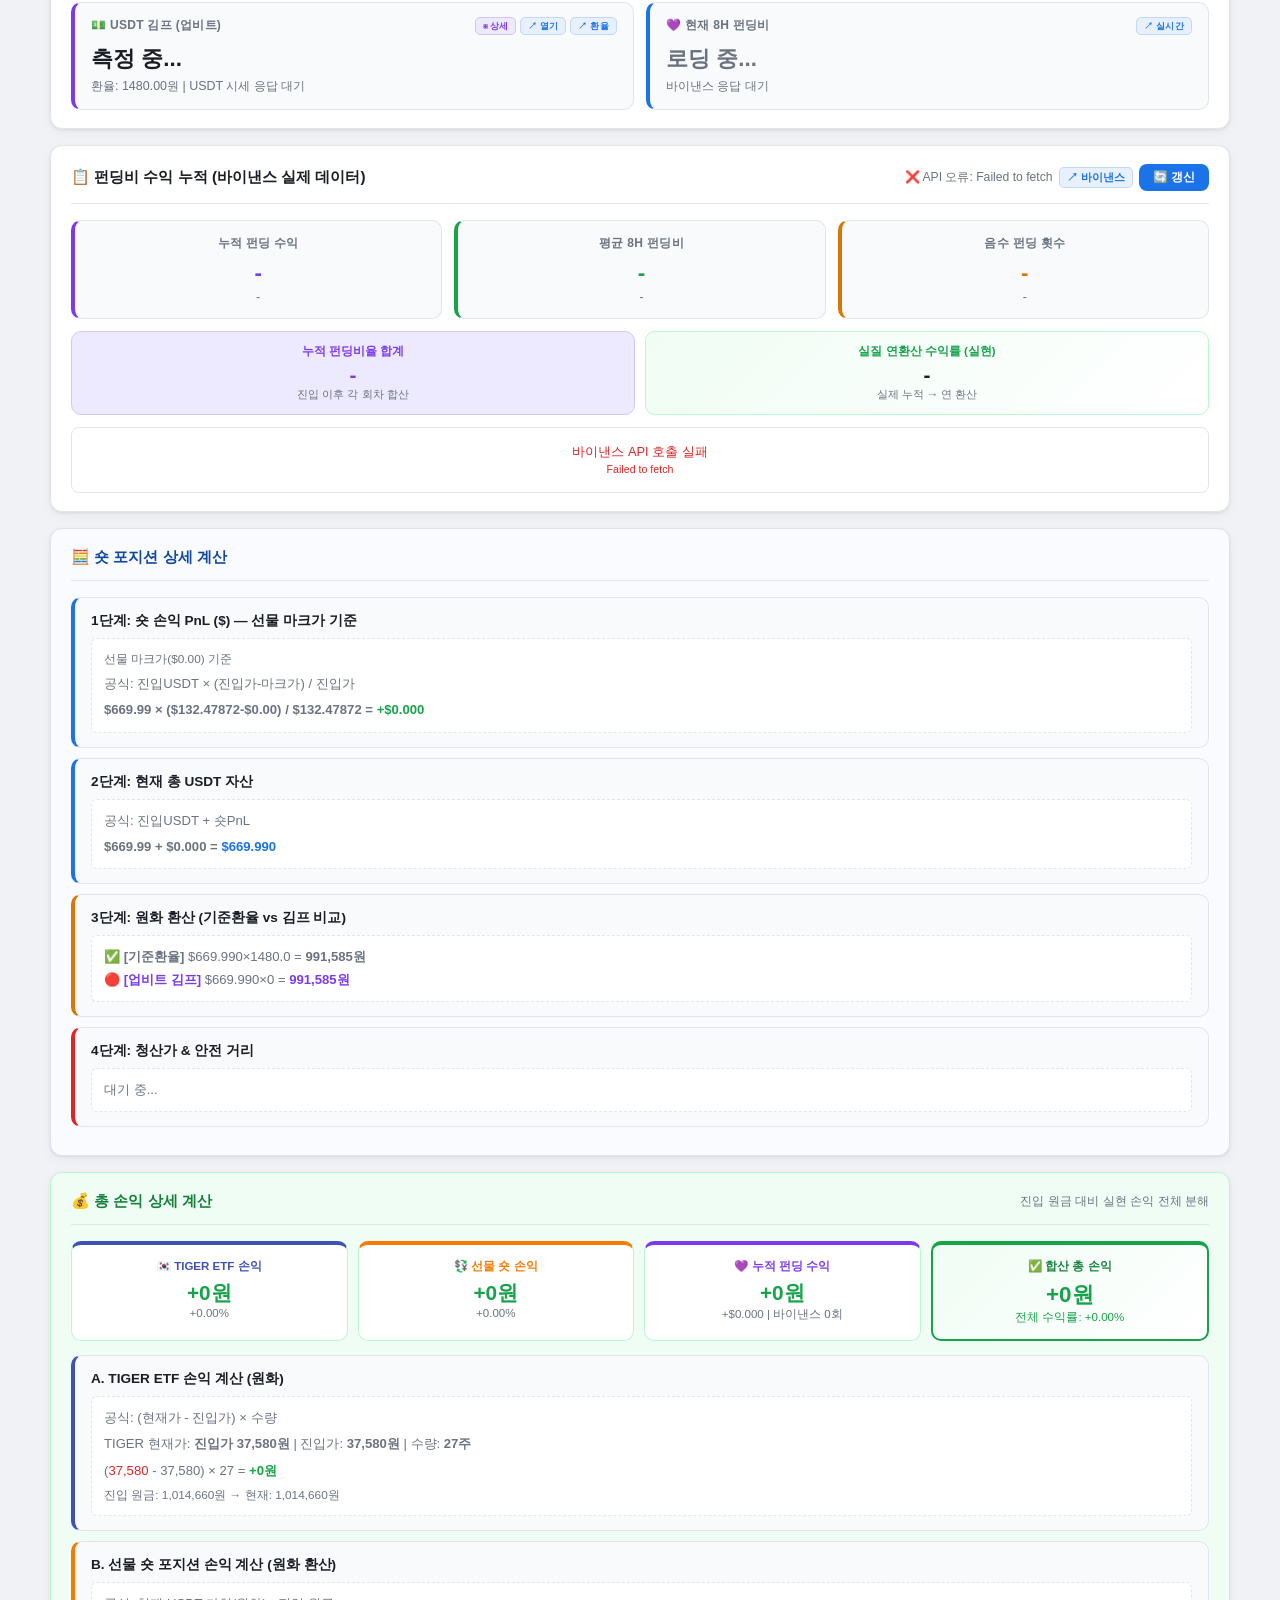
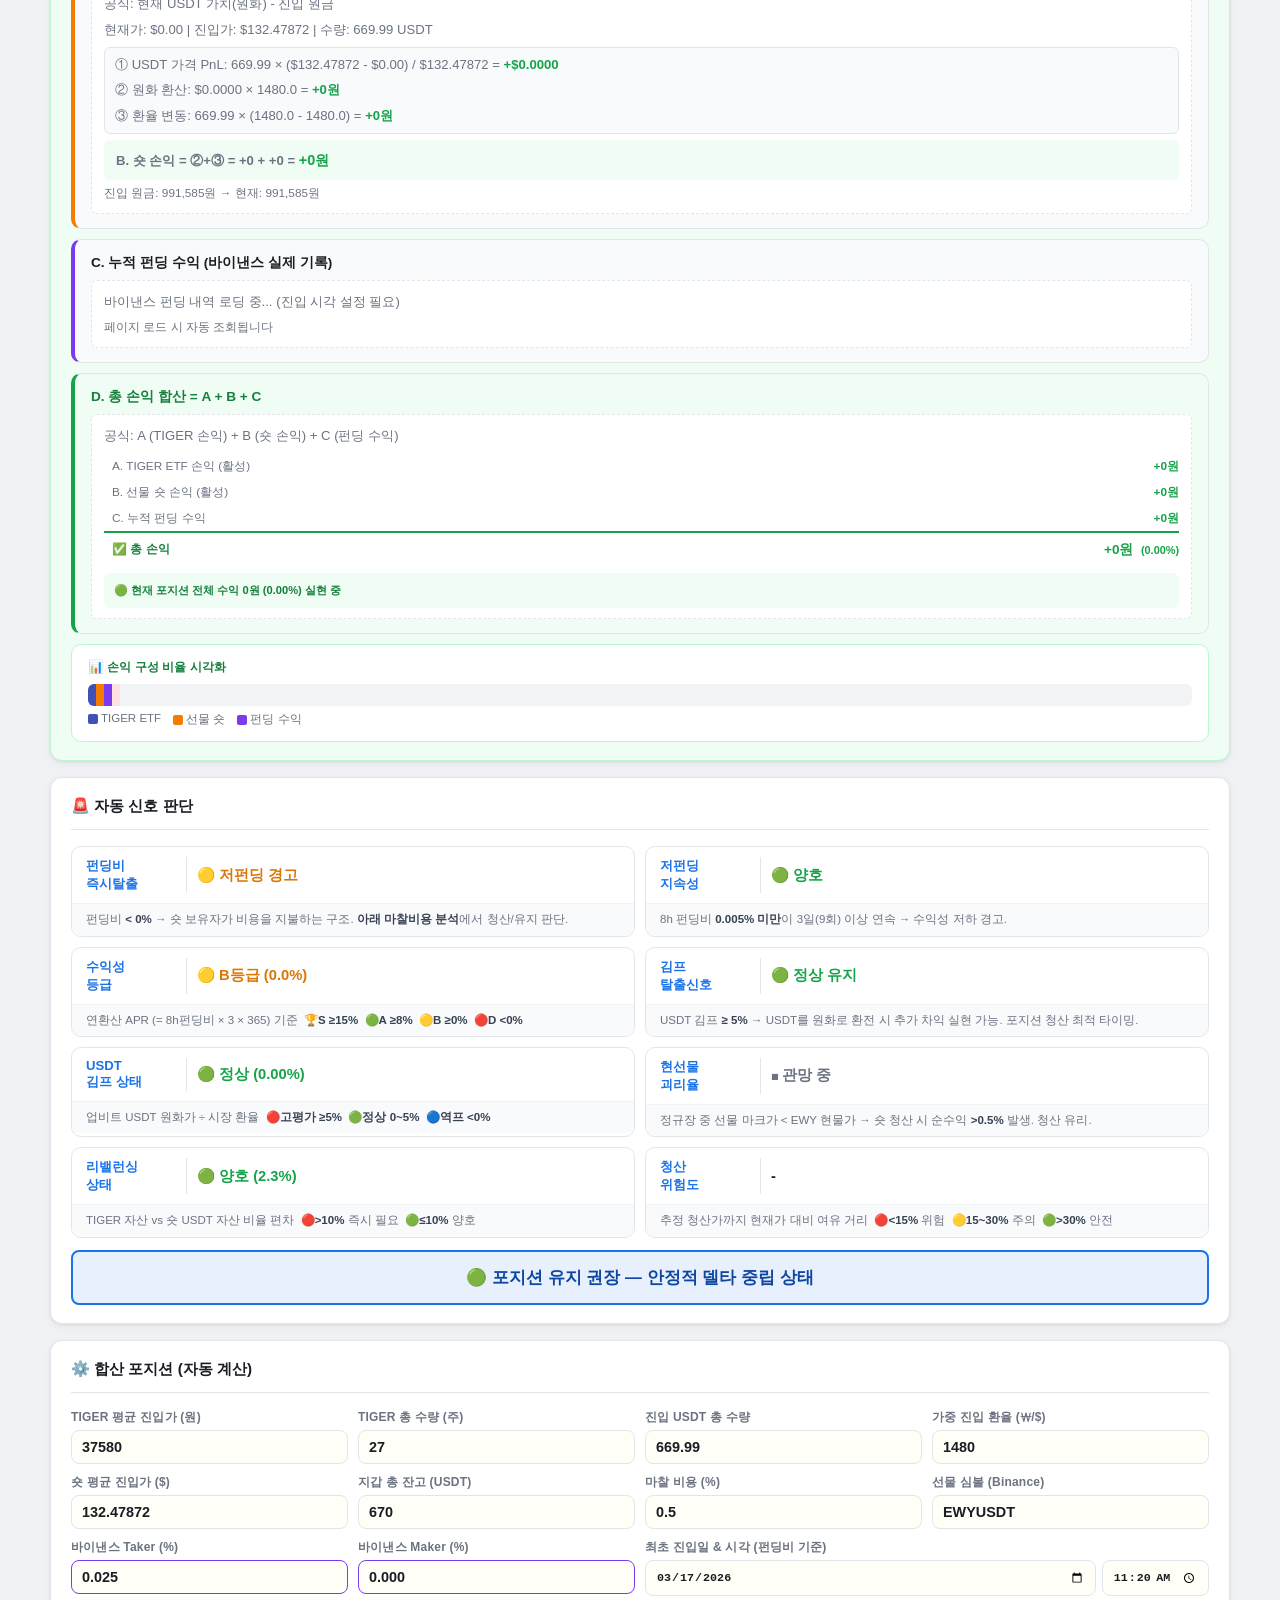
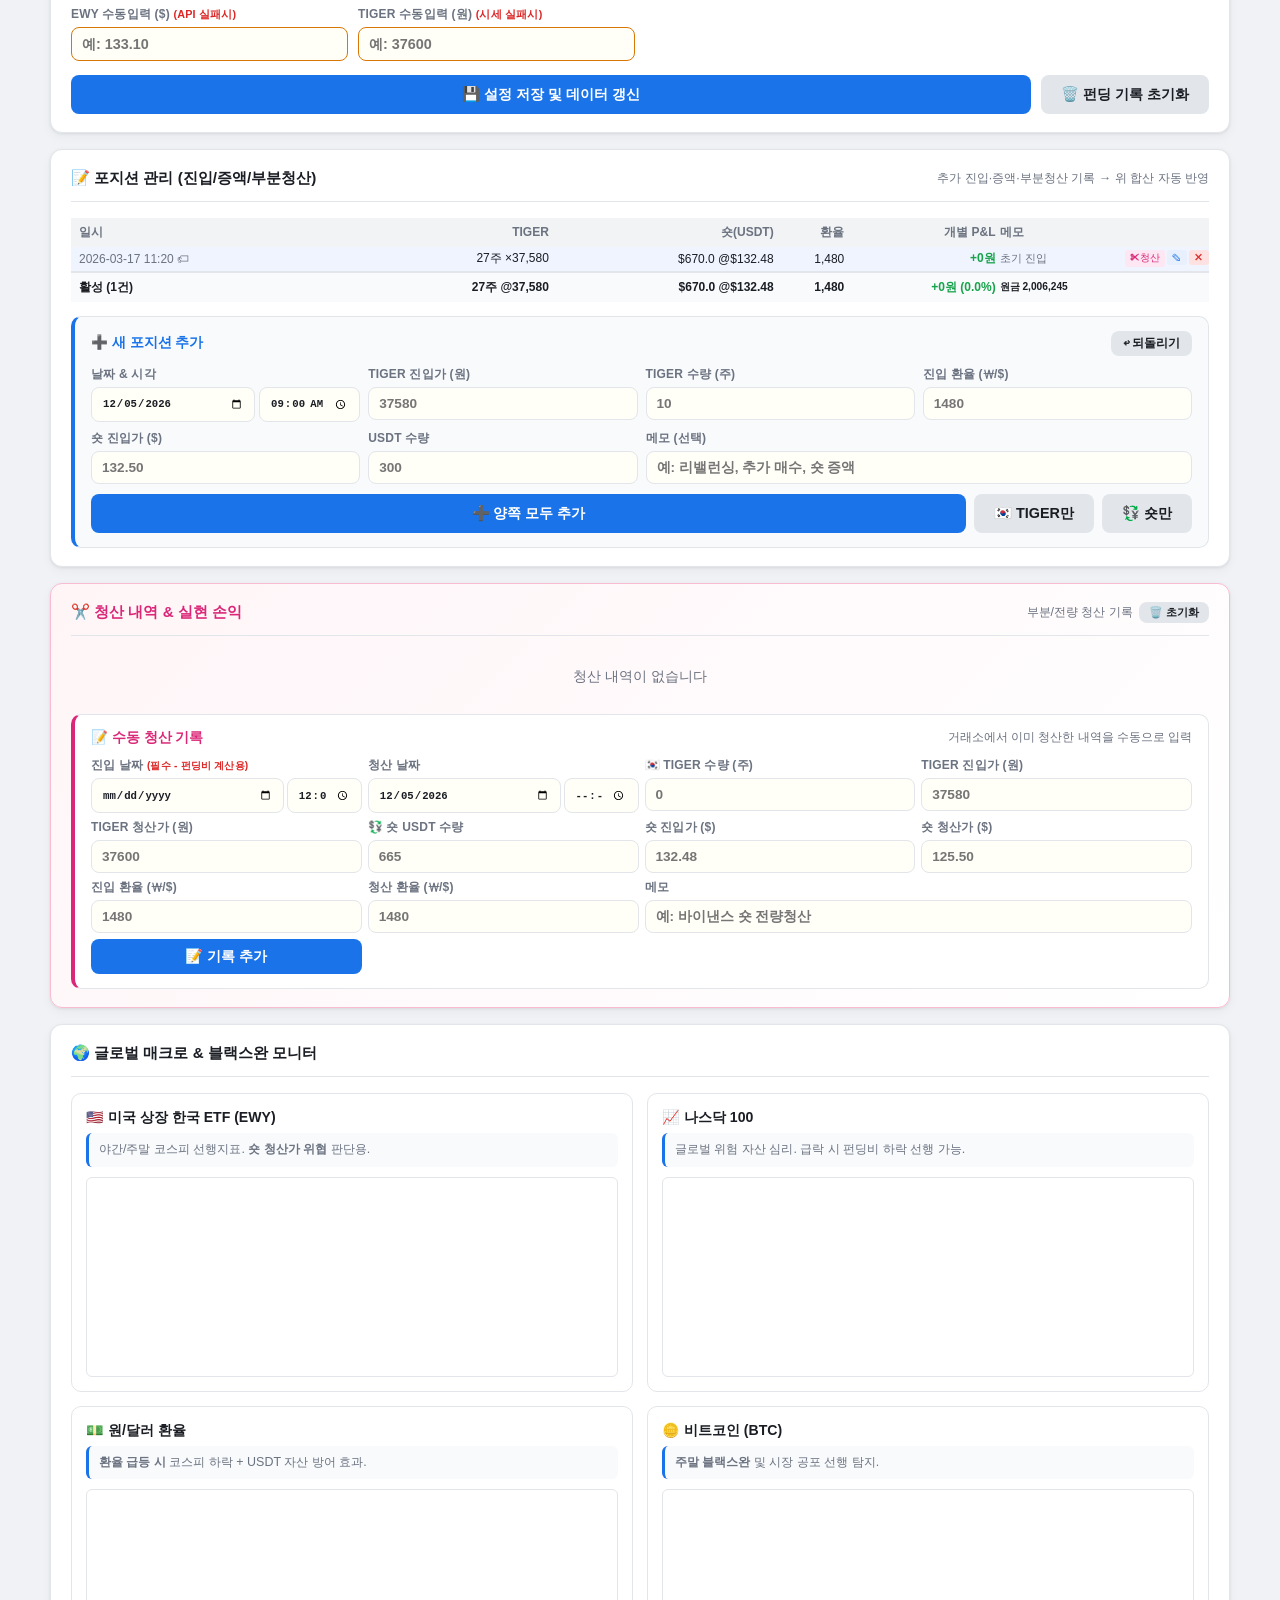
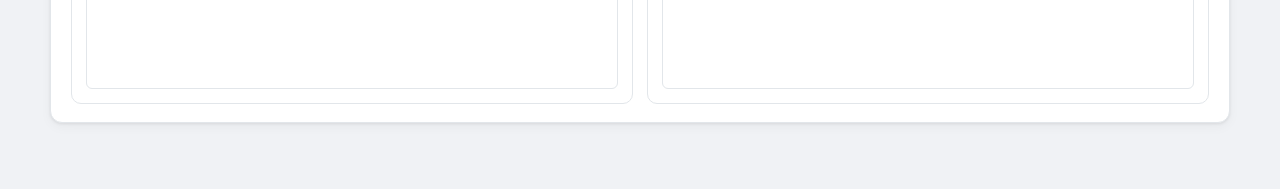
==== commit baabd706: "fix: 무한 reload 방지 + 동기화 디버그 로그 추가 (v39.2) - cloudPullSilent: 해시 비교로 변경 여부 판단, 같으면 reload 안 함 - 클라우드 " ====
--- a/index.html
+++ b/index.html
@@ -4,7 +4,7 @@
     <meta charset="UTF-8">
     <meta name="viewport" content="width=device-width, initial-scale=1.0">
     <title>델타 중립 펀딩비 전략 대시보드 v39.2</title>
-    <link rel="stylesheet" href="css/dashboard.css?v=39.3">
+    <link rel="stylesheet" href="css/dashboard.css?v=39.4">
 </head>
 <body>
 <div class="container">
@@ -742,6 +742,6 @@
 </div>
 
 <script type="text/javascript" src="https://s3.tradingview.com/tv.js"></script>
-<script src="js/app.js?v=39.3"></script>
+<script src="js/app.js?v=39.4"></script>
 </body>
 </html>
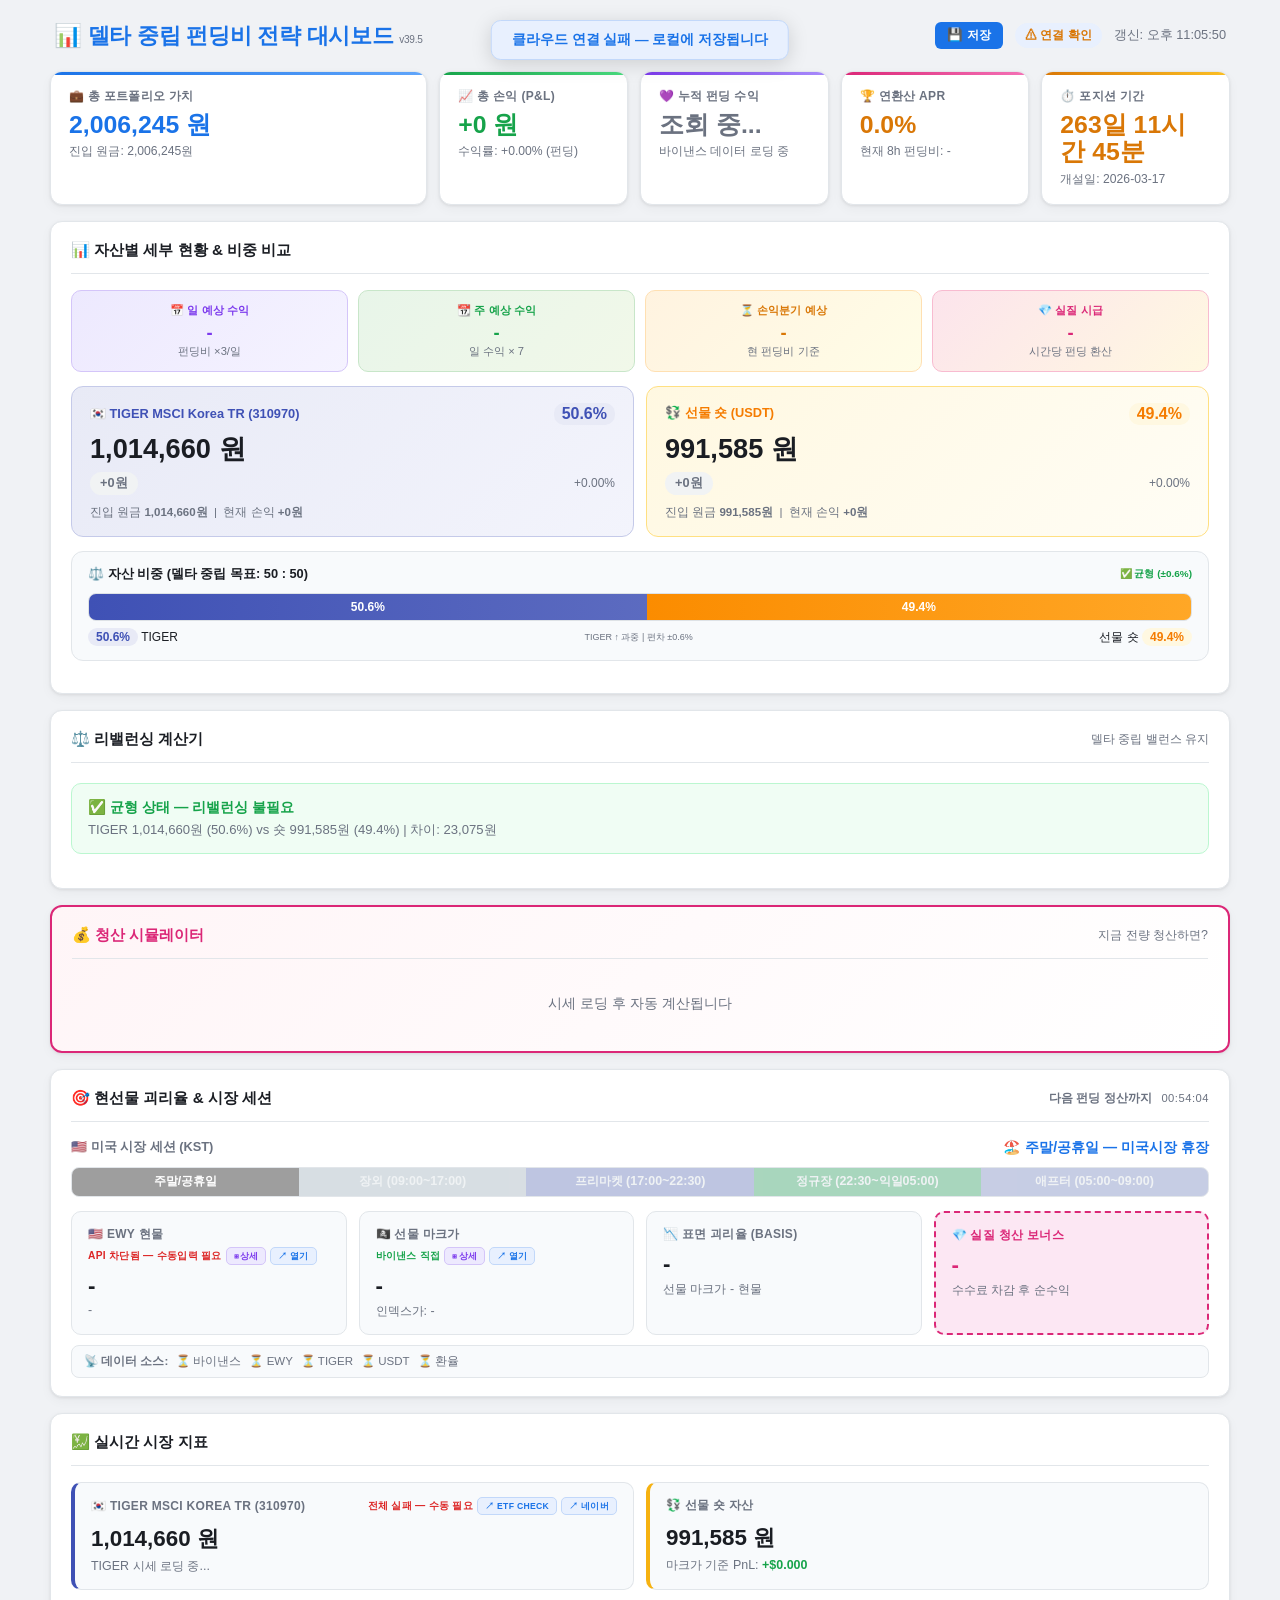
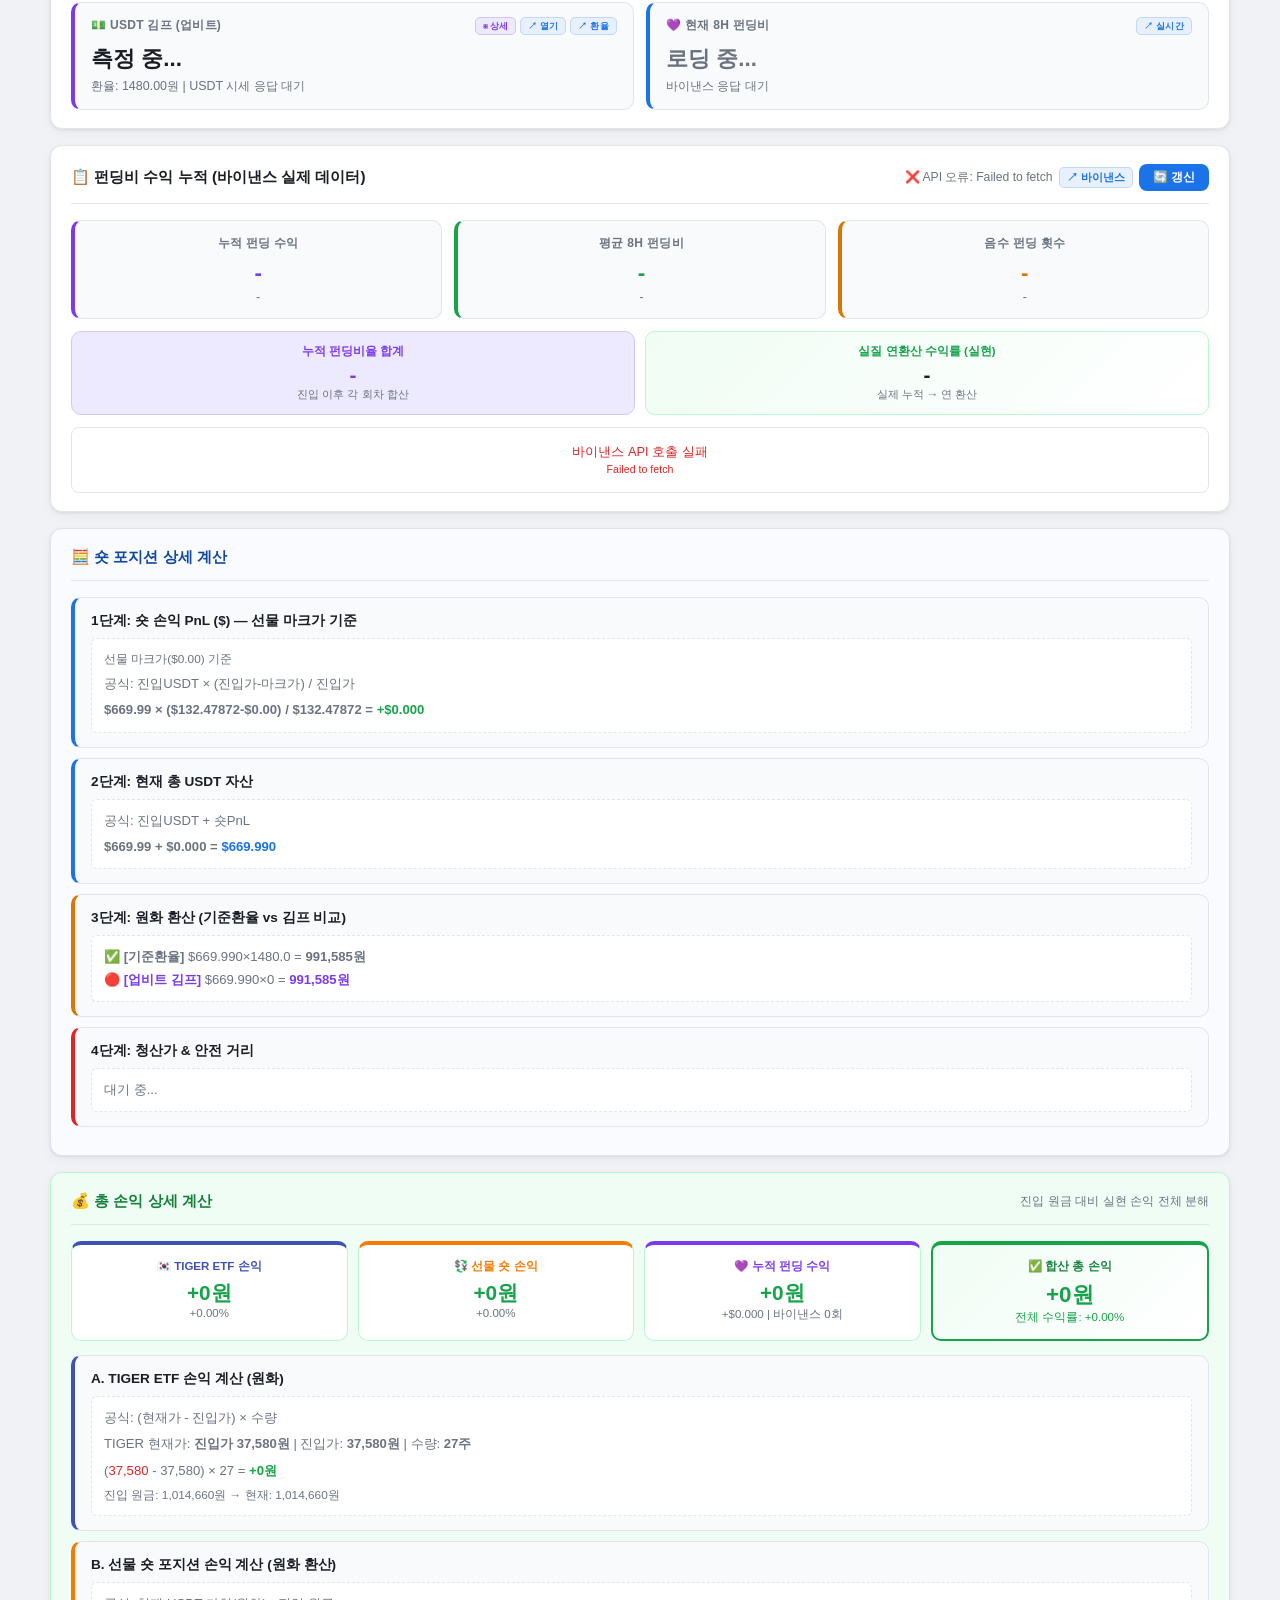
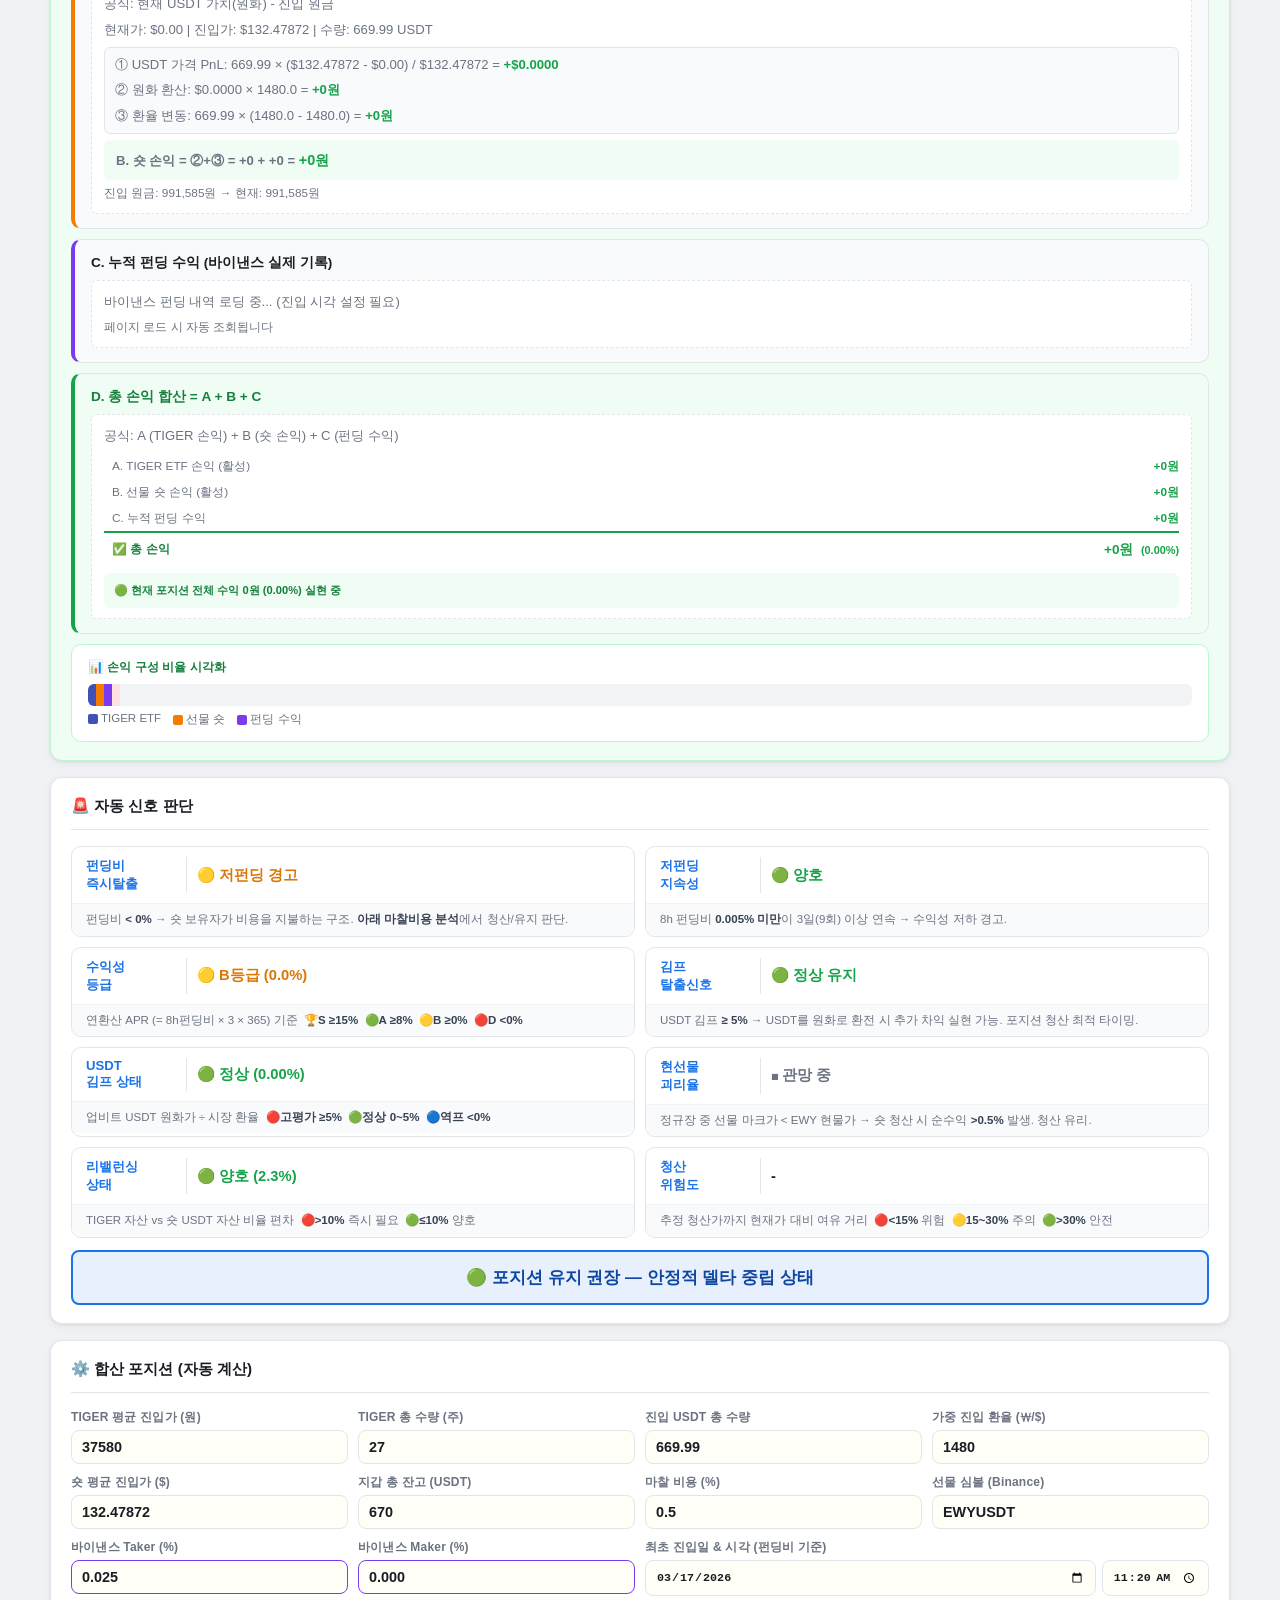
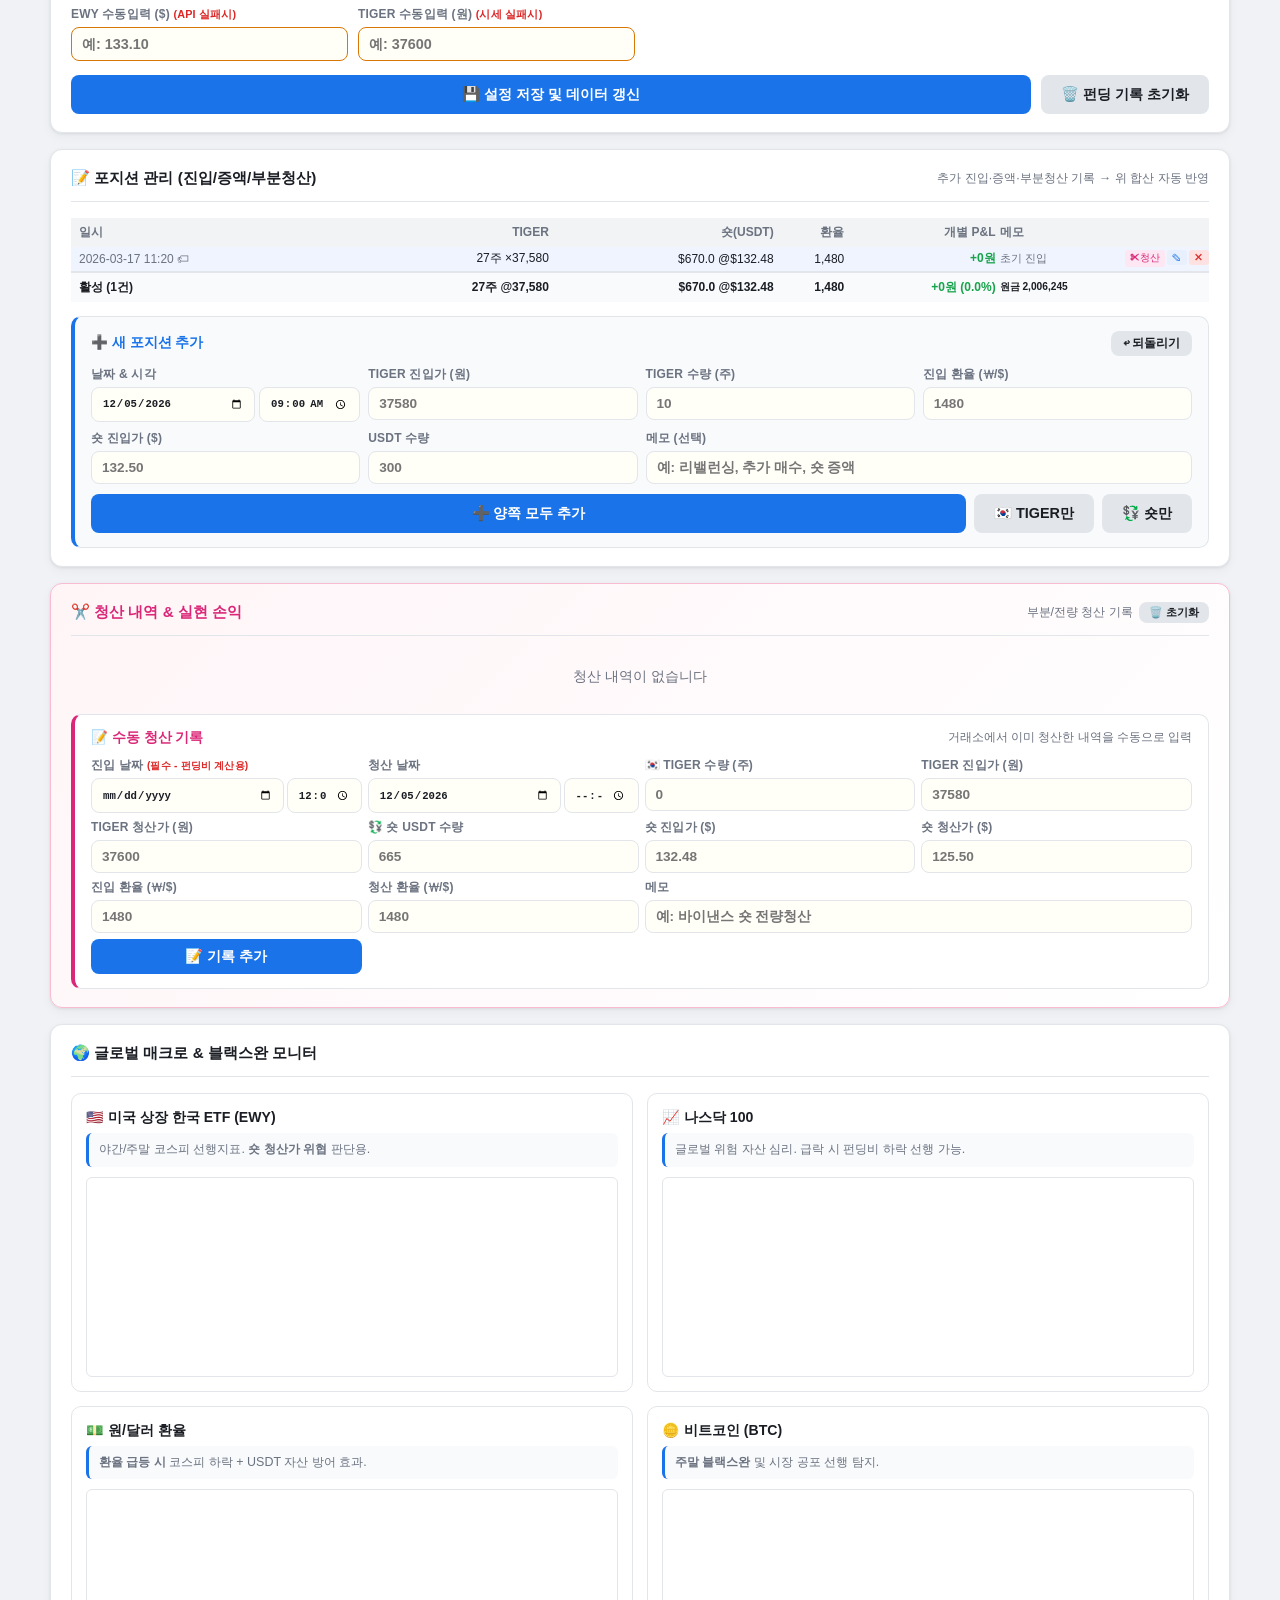
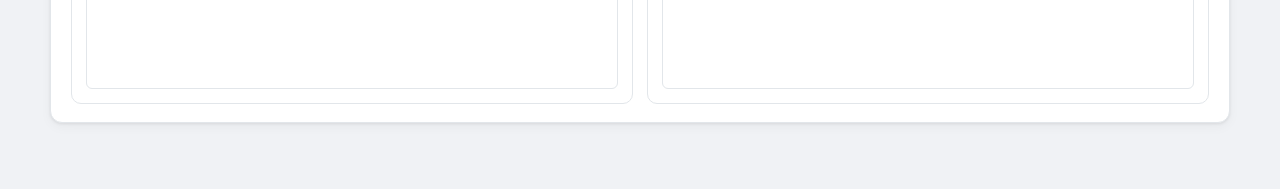
==== commit 6d299f61: "fix: 캐시 방지 메타 태그 + 버전 표시 추가 (v39.5) - Cache-Control/Pragma/Expires 메타 태그로 브라우저 캐시 방지 - 헤더에 v39.5 버전 " ====
--- a/index.html
+++ b/index.html
@@ -3,8 +3,11 @@
 <head>
     <meta charset="UTF-8">
     <meta name="viewport" content="width=device-width, initial-scale=1.0">
-    <title>델타 중립 펀딩비 전략 대시보드 v39.2</title>
-    <link rel="stylesheet" href="css/dashboard.css?v=39.4">
+    <meta http-equiv="Cache-Control" content="no-cache, no-store, must-revalidate">
+    <meta http-equiv="Pragma" content="no-cache">
+    <meta http-equiv="Expires" content="0">
+    <title>델타 중립 펀딩비 전략 대시보드 v39.5</title>
+    <link rel="stylesheet" href="css/dashboard.css?v=39.5">
 </head>
 <body>
 <div class="container">
@@ -13,7 +16,7 @@
     <div id="sync_toast" class="sync-toast"></div>
 
     <div class="header">
-        <h1>📊 델타 중립 펀딩비 전략 대시보드</h1>
+        <h1>📊 델타 중립 펀딩비 전략 대시보드 <span style="font-size:0.45em;color:var(--sub);font-weight:400;">v39.5</span></h1>
         <div class="header-meta">
             <button class="btn btn-primary" id="btn_header_save" onclick="headerSave()" style="padding:5px 12px;font-size:0.78em;border-radius:6px;">💾 저장</button>
             <span id="live_badge" class="badge">대기 중</span>
@@ -742,6 +745,6 @@
 </div>
 
 <script type="text/javascript" src="https://s3.tradingview.com/tv.js"></script>
-<script src="js/app.js?v=39.4"></script>
+<script src="js/app.js?v=39.5"></script>
 </body>
 </html>
